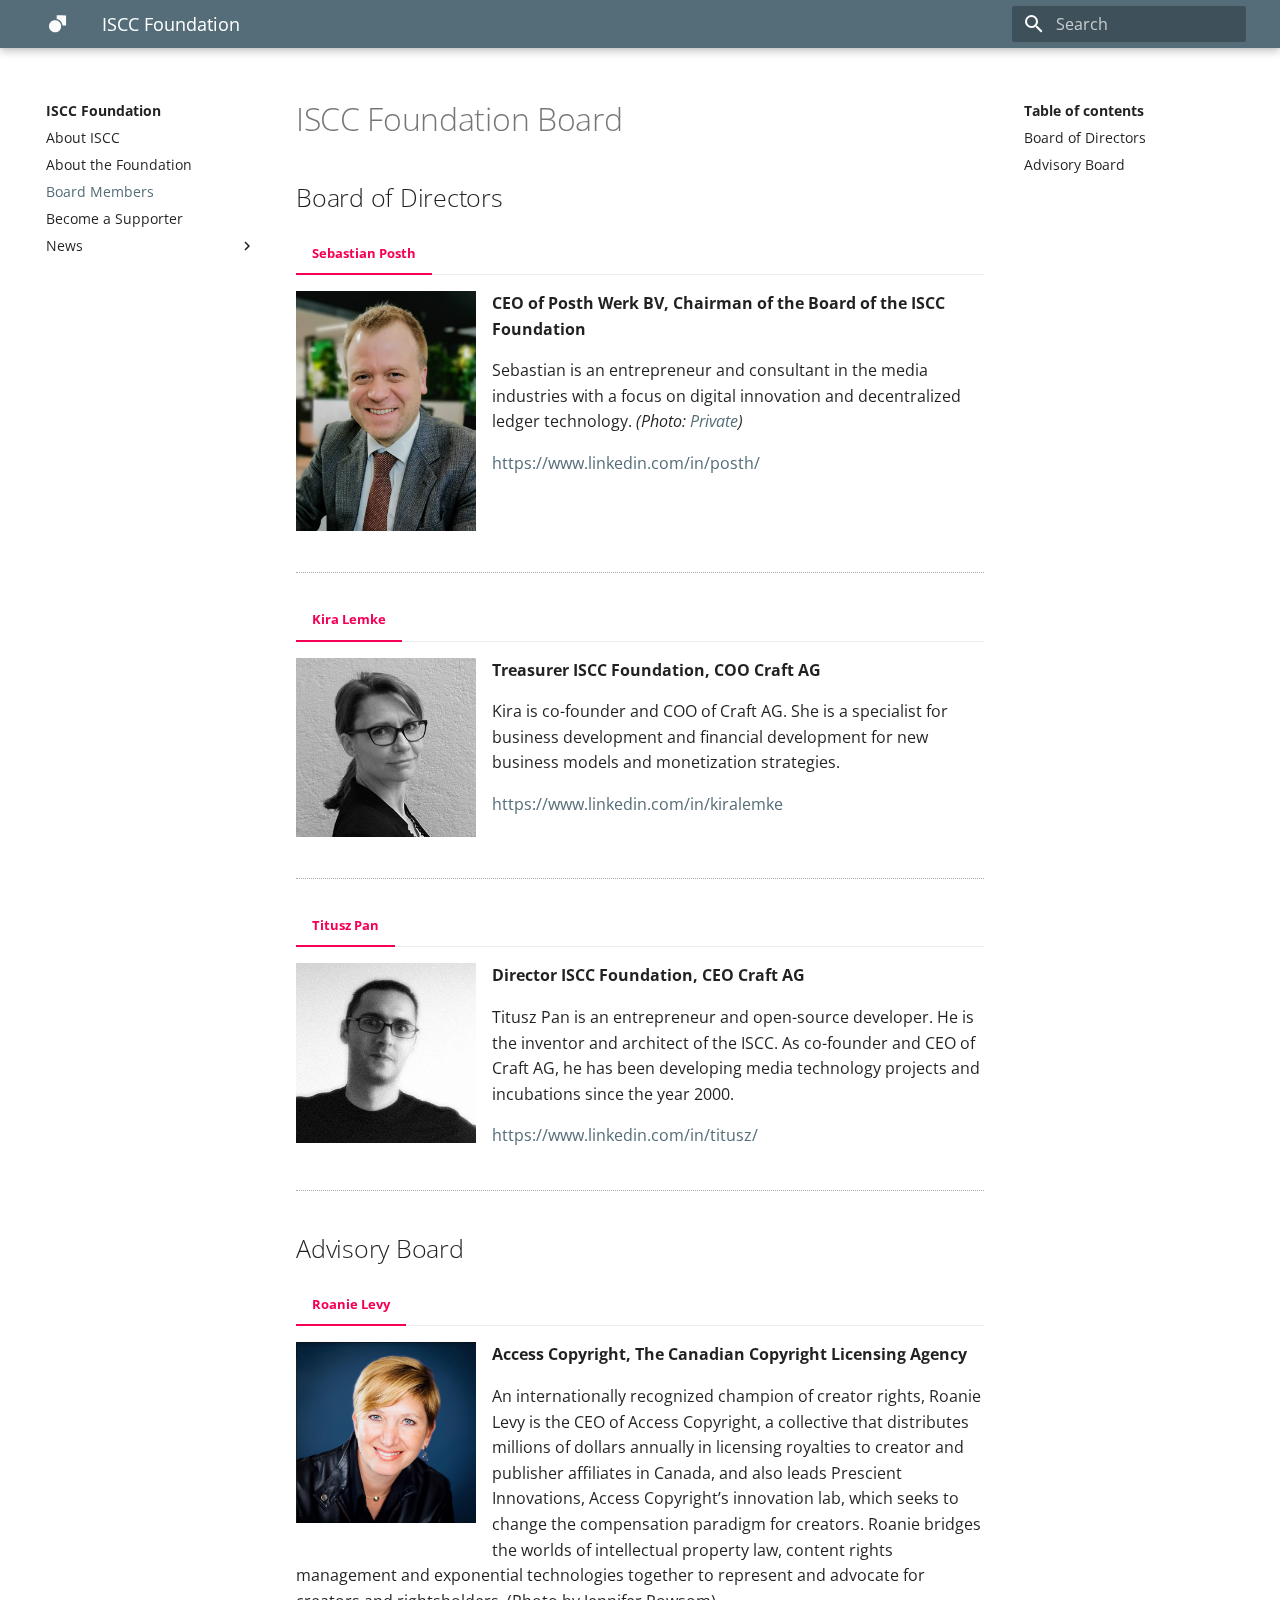
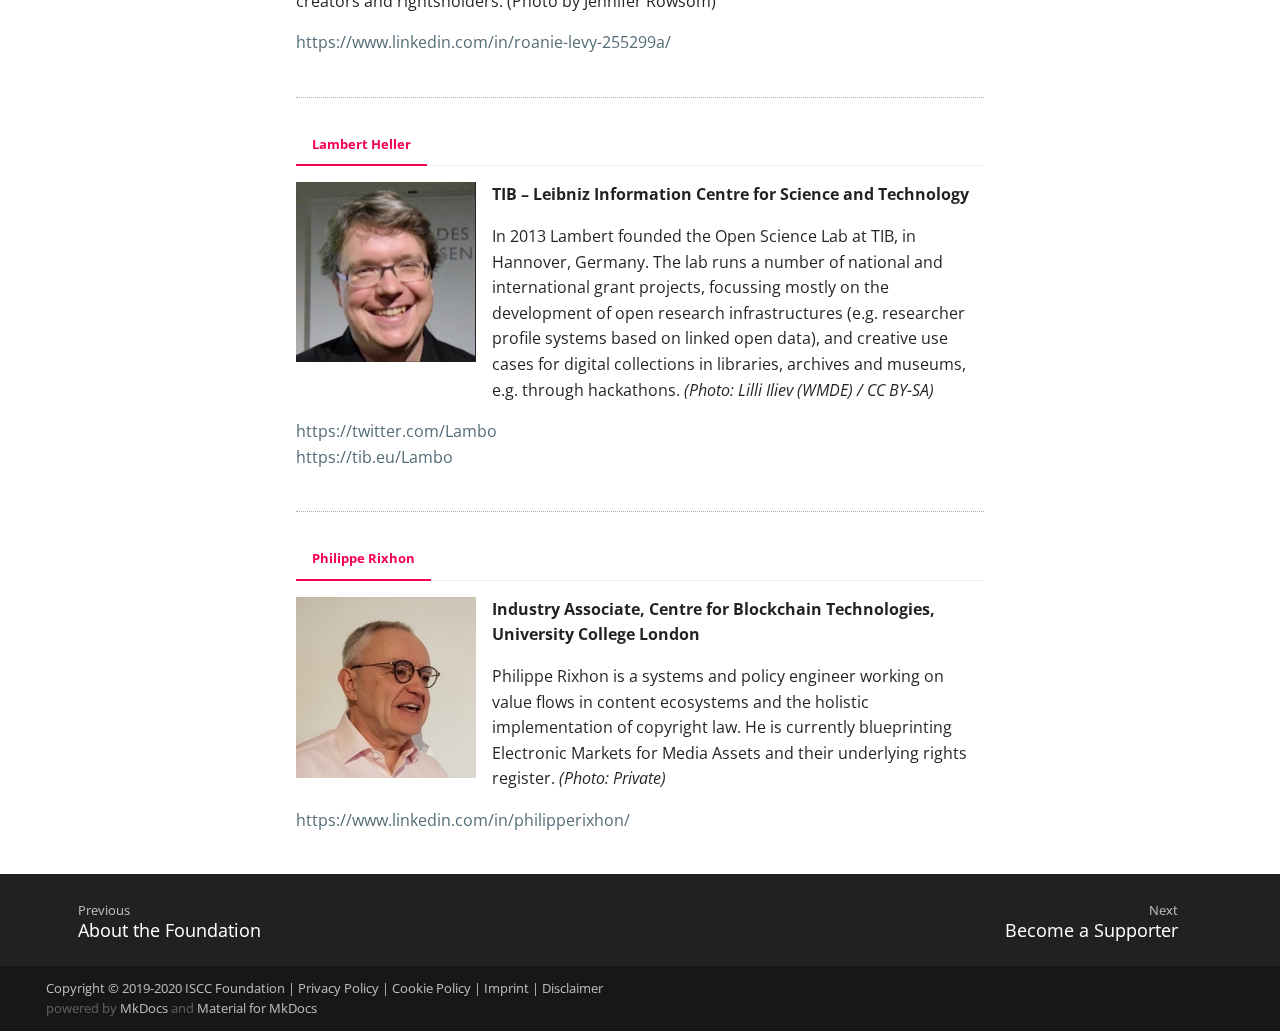
==== board/index.html @ 848d25a4 "Deployed 6048bc9 with MkDocs version: 1.1.2" ====
<!doctype html>
<html lang="en" class="no-js">
  <head>
    
      <meta charset="utf-8">
      <meta name="viewport" content="width=device-width,initial-scale=1">
      
        <meta name="description" content="An open, decentralized content identifier">
      
      
        <link rel="canonical" href="https://iscc.foundation/board/">
      
      
        <meta name="author" content="Sebastian Posth, Titusz Pan">
      
      <link rel="shortcut icon" href="../images/favicon.ico">
      <meta name="generator" content="mkdocs-1.1.2, mkdocs-material-6.0.1">
    
    
      
        <title>Board Members - ISCC Foundation</title>
      
    
    
      <link rel="stylesheet" href="../assets/stylesheets/main.38780c08.min.css">
      
        
        <link rel="stylesheet" href="../assets/stylesheets/palette.3f72e892.min.css">
        
          
          
          <meta name="theme-color" content="#546d78">
        
      
    
    
    
      
        
        <link href="https://fonts.gstatic.com" rel="preconnect" crossorigin>
        <link rel="stylesheet" href="https://fonts.googleapis.com/css?family=Open+Sans:300,400,400i,700%7CSource+Code+Pro&display=fallback">
        <style>body,input{font-family:"Open Sans",-apple-system,BlinkMacSystemFont,Helvetica,Arial,sans-serif}code,kbd,pre{font-family:"Source Code Pro",SFMono-Regular,Consolas,Menlo,monospace}</style>
      
    
    
    
      <link rel="stylesheet" href="../styles/extra.css">
    
    
      
    
    
  </head>
  
  
    
    
    
    
    
    <body dir="ltr" data-md-color-scheme="" data-md-color-primary="blue-grey" data-md-color-accent="pink">
      
  
    <input class="md-toggle" data-md-toggle="drawer" type="checkbox" id="__drawer" autocomplete="off">
    <input class="md-toggle" data-md-toggle="search" type="checkbox" id="__search" autocomplete="off">
    <label class="md-overlay" for="__drawer"></label>
    <div data-md-component="skip">
      
        
        <a href="#iscc-foundation-board" class="md-skip">
          Skip to content
        </a>
      
    </div>
    <div data-md-component="announce">
      
    </div>
    
      <header class="md-header" data-md-component="header">
  <nav class="md-header-nav md-grid" aria-label="Header">
    <a href="https://iscc.foundation" title="ISCC Foundation" class="md-header-nav__button md-logo" aria-label="ISCC Foundation">
      
  <img src="../images/iscc-icon-white.svg" alt="logo">

    </a>
    <label class="md-header-nav__button md-icon" for="__drawer">
      <svg xmlns="http://www.w3.org/2000/svg" viewBox="0 0 24 24"><path d="M3 6h18v2H3V6m0 5h18v2H3v-2m0 5h18v2H3v-2z"/></svg>
    </label>
    <div class="md-header-nav__title" data-md-component="header-title">
      
        <div class="md-header-nav__ellipsis">
          <span class="md-header-nav__topic md-ellipsis">
            ISCC Foundation
          </span>
          <span class="md-header-nav__topic md-ellipsis">
            
              Board Members
            
          </span>
        </div>
      
    </div>
    
      <label class="md-header-nav__button md-icon" for="__search">
        <svg xmlns="http://www.w3.org/2000/svg" viewBox="0 0 24 24"><path d="M9.5 3A6.5 6.5 0 0116 9.5c0 1.61-.59 3.09-1.56 4.23l.27.27h.79l5 5-1.5 1.5-5-5v-.79l-.27-.27A6.516 6.516 0 019.5 16 6.5 6.5 0 013 9.5 6.5 6.5 0 019.5 3m0 2C7 5 5 7 5 9.5S7 14 9.5 14 14 12 14 9.5 12 5 9.5 5z"/></svg>
      </label>
      
<div class="md-search" data-md-component="search" role="dialog">
  <label class="md-search__overlay" for="__search"></label>
  <div class="md-search__inner" role="search">
    <form class="md-search__form" name="search">
      <input type="text" class="md-search__input" name="query" aria-label="Search" placeholder="Search" autocapitalize="off" autocorrect="off" autocomplete="off" spellcheck="false" data-md-component="search-query" data-md-state="active">
      <label class="md-search__icon md-icon" for="__search">
        <svg xmlns="http://www.w3.org/2000/svg" viewBox="0 0 24 24"><path d="M9.5 3A6.5 6.5 0 0116 9.5c0 1.61-.59 3.09-1.56 4.23l.27.27h.79l5 5-1.5 1.5-5-5v-.79l-.27-.27A6.516 6.516 0 019.5 16 6.5 6.5 0 013 9.5 6.5 6.5 0 019.5 3m0 2C7 5 5 7 5 9.5S7 14 9.5 14 14 12 14 9.5 12 5 9.5 5z"/></svg>
        <svg xmlns="http://www.w3.org/2000/svg" viewBox="0 0 24 24"><path d="M20 11v2H8l5.5 5.5-1.42 1.42L4.16 12l7.92-7.92L13.5 5.5 8 11h12z"/></svg>
      </label>
      <button type="reset" class="md-search__icon md-icon" aria-label="Clear" data-md-component="search-reset" tabindex="-1">
        <svg xmlns="http://www.w3.org/2000/svg" viewBox="0 0 24 24"><path d="M19 6.41L17.59 5 12 10.59 6.41 5 5 6.41 10.59 12 5 17.59 6.41 19 12 13.41 17.59 19 19 17.59 13.41 12 19 6.41z"/></svg>
      </button>
    </form>
    <div class="md-search__output">
      <div class="md-search__scrollwrap" data-md-scrollfix>
        <div class="md-search-result" data-md-component="search-result">
          <div class="md-search-result__meta">
            Initializing search
          </div>
          <ol class="md-search-result__list"></ol>
        </div>
      </div>
    </div>
  </div>
</div>
    
    
  </nav>
</header>
    
    <div class="md-container" data-md-component="container">
      
      
        
      
      <main class="md-main" data-md-component="main">
        <div class="md-main__inner md-grid">
          
            
              <div class="md-sidebar md-sidebar--primary" data-md-component="navigation">
                <div class="md-sidebar__scrollwrap">
                  <div class="md-sidebar__inner">
                    <nav class="md-nav md-nav--primary" aria-label="Navigation" data-md-level="0">
  <label class="md-nav__title" for="__drawer">
    <a href="https://iscc.foundation" title="ISCC Foundation" class="md-nav__button md-logo" aria-label="ISCC Foundation">
      
  <img src="../images/iscc-icon-white.svg" alt="logo">

    </a>
    ISCC Foundation
  </label>
  
  <ul class="md-nav__list" data-md-scrollfix>
    
      
      
      


  <li class="md-nav__item">
    <a href="../iscc/" title="About ISCC" class="md-nav__link">
      About ISCC
    </a>
  </li>

    
      
      
      


  <li class="md-nav__item">
    <a href=".." title="About the Foundation" class="md-nav__link">
      About the Foundation
    </a>
  </li>

    
      
      
      

  


  <li class="md-nav__item md-nav__item--active">
    
    <input class="md-nav__toggle md-toggle" data-md-toggle="toc" type="checkbox" id="__toc">
    
      
    
    
      <label class="md-nav__link md-nav__link--active" for="__toc">
        Board Members
        <span class="md-nav__icon md-icon"></span>
      </label>
    
    <a href="./" title="Board Members" class="md-nav__link md-nav__link--active">
      Board Members
    </a>
    
      
<nav class="md-nav md-nav--secondary" aria-label="Table of contents">
  
  
    
  
  
    <label class="md-nav__title" for="__toc">
      <span class="md-nav__icon md-icon"></span>
      Table of contents
    </label>
    <ul class="md-nav__list" data-md-scrollfix>
      
        <li class="md-nav__item">
  <a href="#board-of-directors" class="md-nav__link">
    Board of Directors
  </a>
  
</li>
      
        <li class="md-nav__item">
  <a href="#advisory-board" class="md-nav__link">
    Advisory Board
  </a>
  
</li>
      
    </ul>
  
</nav>
    
  </li>

    
      
      
      


  <li class="md-nav__item">
    <a href="../support/" title="Become a Supporter" class="md-nav__link">
      Become a Supporter
    </a>
  </li>

    
      
      
      


  <li class="md-nav__item md-nav__item--nested">
    
      <input class="md-nav__toggle md-toggle" data-md-toggle="nav-5" type="checkbox" id="nav-5">
    
    <label class="md-nav__link" for="nav-5">
      News
      <span class="md-nav__icon md-icon"></span>
    </label>
    <nav class="md-nav" aria-label="News" data-md-level="1">
      <label class="md-nav__title" for="nav-5">
        <span class="md-nav__icon md-icon"></span>
        News
      </label>
      <ul class="md-nav__list" data-md-scrollfix>
        
        
          
          
          


  <li class="md-nav__item">
    <a href="../news/2020-02-16/" title="2020-02-16" class="md-nav__link">
      2020-02-16
    </a>
  </li>

        
          
          
          


  <li class="md-nav__item">
    <a href="../news/2019-05-23/" title="2019-05-22" class="md-nav__link">
      2019-05-22
    </a>
  </li>

        
      </ul>
    </nav>
  </li>

    
  </ul>
</nav>
                  </div>
                </div>
              </div>
            
            
              <div class="md-sidebar md-sidebar--secondary" data-md-component="toc">
                <div class="md-sidebar__scrollwrap">
                  <div class="md-sidebar__inner">
                    
<nav class="md-nav md-nav--secondary" aria-label="Table of contents">
  
  
    
  
  
    <label class="md-nav__title" for="__toc">
      <span class="md-nav__icon md-icon"></span>
      Table of contents
    </label>
    <ul class="md-nav__list" data-md-scrollfix>
      
        <li class="md-nav__item">
  <a href="#board-of-directors" class="md-nav__link">
    Board of Directors
  </a>
  
</li>
      
        <li class="md-nav__item">
  <a href="#advisory-board" class="md-nav__link">
    Advisory Board
  </a>
  
</li>
      
    </ul>
  
</nav>
                  </div>
                </div>
              </div>
            
          
          <div class="md-content">
            <article class="md-content__inner md-typeset">
              
                
                
                <h1 id="iscc-foundation-board">ISCC Foundation Board<a class="headerlink" href="#iscc-foundation-board" title="Permanent link">#</a></h1>
<h2 id="board-of-directors">Board of Directors<a class="headerlink" href="#board-of-directors" title="Permanent link">#</a></h2>
<div class="tabbed-set" data-tabs="1:1"><input checked="checked" id="__tabbed_1_1" name="__tabbed_1" type="radio" /><label for="__tabbed_1_1">Sebastian Posth</label><div class="tabbed-content">
<p><img align="left" alt="Sebastian Posth" src="../images/board-sp.jpg" width="180" /></p>
<p><strong>CEO of Posth Werk BV, Chairman of the Board of the ISCC Foundation</strong></p>
<p>Sebastian is an entrepreneur and consultant in the media industries with a focus on digital innovation and decentralized ledger technology. <em>(Photo: <a href="https://posth.me/about-me/">Private</a>)</em></p>
<p><a href="https://www.linkedin.com/in/posth/">https://www.linkedin.com/in/posth/</a></p>
</div>
</div>
<hr>

<div class="tabbed-set" data-tabs="2:1"><input checked="checked" id="__tabbed_2_1" name="__tabbed_2" type="radio" /><label for="__tabbed_2_1">Kira Lemke</label><div class="tabbed-content">
<p><img align="left" alt="Kira Lemke" src="../images/board-kl.jpg" width="180" /></p>
<p><strong>Treasurer ISCC Foundation, COO Craft AG</strong></p>
<p>Kira is co-founder and COO of Craft AG. She is a specialist for business development and financial development for new business models and monetization strategies.</p>
<p><a href="https://www.linkedin.com/in/kiralemke">https://www.linkedin.com/in/kiralemke</a></p>
</div>
</div>
<hr>

<div class="tabbed-set" data-tabs="3:1"><input checked="checked" id="__tabbed_3_1" name="__tabbed_3" type="radio" /><label for="__tabbed_3_1">Titusz Pan</label><div class="tabbed-content">
<p><img align="left" alt="Titusz Pan" src="../images/board-tp.jpg" width="180" /></p>
<p><strong>Director ISCC Foundation, CEO Craft AG</strong></p>
<p>Titusz Pan is an entrepreneur and open-source developer. He is the inventor and architect of the ISCC. As co-founder and CEO of Craft AG, he has been developing media technology projects and incubations since the year 2000.</p>
<p><a href="https://www.linkedin.com/in/titusz/">https://www.linkedin.com/in/titusz/</a></p>
</div>
</div>
<hr>

<h2 id="advisory-board">Advisory Board<a class="headerlink" href="#advisory-board" title="Permanent link">#</a></h2>
<div class="tabbed-set" data-tabs="4:1"><input checked="checked" id="__tabbed_4_1" name="__tabbed_4" type="radio" /><label for="__tabbed_4_1">Roanie Levy</label><div class="tabbed-content">
<p><img align="left" alt="Roany Levy" src="../images/board-rl.jpg" width="180" /></p>
<p><strong>Access Copyright, The Canadian Copyright Licensing Agency</strong></p>
<p>An internationally recognized champion of creator rights, Roanie Levy is the CEO of Access Copyright, a collective that distributes millions of dollars annually in licensing royalties to creator and publisher affiliates in Canada, and also leads Prescient Innovations, Access Copyright’s innovation lab, which seeks to change the compensation paradigm for creators. Roanie bridges the worlds of intellectual property law, content rights management and exponential technologies together to represent and advocate for creators and rightsholders. (Photo by Jennifer Rowsom)</p>
<p><a href="https://www.linkedin.com/in/roanie-levy-255299a/">https://www.linkedin.com/in/roanie-levy-255299a/</a></p>
</div>
</div>
<hr>

<div class="tabbed-set" data-tabs="5:1"><input checked="checked" id="__tabbed_5_1" name="__tabbed_5" type="radio" /><label for="__tabbed_5_1">Lambert Heller</label><div class="tabbed-content">
<p><img align="left" alt="Lambert Heller" src="../images/board-lh.jpg" width="180" /></p>
<p><strong>TIB – Leibniz Information Centre for Science and Technology</strong></p>
<p>In 2013 Lambert founded the Open Science Lab at TIB, in Hannover, Germany. The lab runs a number of national and international grant projects, focussing mostly on the development of open research infrastructures (e.g. researcher profile systems based on linked open data), and creative use cases for digital collections in libraries, archives and museums, e.g. through hackathons. <em>(Photo: Lilli Iliev (WMDE) / CC BY-SA)</em></p>
<p><a href="https://twitter.com/Lambo">https://twitter.com/Lambo</a><br>
<a href="https://tib.eu/Lambo">https://tib.eu/Lambo</a></p>
</div>
</div>
<hr>

<div class="tabbed-set" data-tabs="6:1"><input checked="checked" id="__tabbed_6_1" name="__tabbed_6" type="radio" /><label for="__tabbed_6_1">Philippe Rixhon</label><div class="tabbed-content">
<p><img align="left" alt="Philippe Rixhon" src="../images/board-pr.jpg" width="180" /></p>
<p><strong>Industry Associate, Centre for Blockchain Technologies, University College London</strong></p>
<p>Philippe Rixhon is a systems and policy engineer working on value flows in content ecosystems and the holistic implementation of copyright law. He is currently blueprinting Electronic Markets for Media Assets and their underlying rights register. <em>(Photo: Private)</em></p>
<p><a href="https://www.linkedin.com/in/philipperixhon/">https://www.linkedin.com/in/philipperixhon/</a></p>
</div>
</div>
                
              
              
                


              
            </article>
          </div>
        </div>
      </main>
      
        
<footer class="md-footer">
  
    <div class="md-footer-nav">
      <nav class="md-footer-nav__inner md-grid">
        
          <a href=".." title="About the Foundation" class="md-flex md-footer-nav__link md-footer-nav__link--prev" rel="prev">
            <div class="md-flex__cell md-flex__cell--shrink">
              <i class="md-icon md-icon--arrow-back md-footer-nav__button"></i>
            </div>
            <div class="md-flex__cell md-flex__cell--stretch md-footer-nav__title">
              <span class="md-flex__ellipsis">
                <span class="md-footer-nav__direction">
                  Previous
                </span>
                About the Foundation
              </span>
            </div>
          </a>
        
        
          <a href="../support/" title="Become a Supporter" class="md-flex md-footer-nav__link md-footer-nav__link--next" rel="next">
            <div class="md-flex__cell md-flex__cell--stretch md-footer-nav__title">
              <span class="md-flex__ellipsis">
                <span class="md-footer-nav__direction">
                  Next
                </span>
                Become a Supporter
              </span>
            </div>
            <div class="md-flex__cell md-flex__cell--shrink">
              <i class="md-icon md-icon--arrow-forward md-footer-nav__button"></i>
            </div>
          </a>
        
      </nav>
    </div>
  
  <div class="md-footer-meta md-typeset">
    <div class="md-footer-meta__inner md-grid">
      <div class="md-footer-copyright">
        
          <div class="md-footer-copyright__highlight">
            Copyright © 2019-2020 ISCC Foundation |
              <a href="/privacy">Privacy Policy</a> |
              <a href="/cookies">Cookie Policy</a> |
              <a href="/imprint">Imprint</a> |
              <a href="/disclaimer">Disclaimer</a>
          </div>
        
        powered by
        <a href="https://www.mkdocs.org">MkDocs</a>
        and
        <a href="https://squidfunk.github.io/mkdocs-material/">
          Material for MkDocs</a>
      </div>
      
    </div>
  </div>
</footer>
      
    </div>
    
      <script src="../assets/javascripts/vendor.77e55a48.min.js"></script>
      <script src="../assets/javascripts/bundle.aa3f9871.min.js"></script><script id="__lang" type="application/json">{"clipboard.copy": "Copy to clipboard", "clipboard.copied": "Copied to clipboard", "search.config.lang": "en", "search.config.pipeline": "trimmer, stopWordFilter", "search.config.separator": "[\\s\\-]+", "search.result.placeholder": "Type to start searching", "search.result.none": "No matching documents", "search.result.one": "1 matching document", "search.result.other": "# matching documents", "search.result.more.one": "1 more on this page", "search.result.more.other": "# more on this page", "search.result.term.missing": "Missing"}</script>
      
      <script>
        app = initialize({
          base: "..",
          features: [],
          search: Object.assign({
            worker: "../assets/javascripts/worker/search.4ac00218.min.js"
          }, typeof search !== "undefined" && search)
        })
      </script>
      
    
  </body>
</html>
---- assets/stylesheets/main.38780c08.min.css ----
html{box-sizing:border-box;-webkit-text-size-adjust:none;-moz-text-size-adjust:none;-ms-text-size-adjust:none;text-size-adjust:none}*,*::before,*::after{box-sizing:inherit}body{margin:0}hr{box-sizing:content-box;overflow:visible}a,button,label,input{-webkit-tap-highlight-color:transparent}a{color:inherit;text-decoration:none}small{font-size:80%}sub,sup{line-height:1em}img{border-style:none}table{border-collapse:separate;border-spacing:0}td,th{font-weight:normal;vertical-align:top}button{margin:0;padding:0;font-size:inherit;background:transparent;border:0}input{border:0;outline:none}:root{--md-default-fg-color: hsla(0, 0%, 0%, 0.87);--md-default-fg-color--light: hsla(0, 0%, 0%, 0.54);--md-default-fg-color--lighter: hsla(0, 0%, 0%, 0.32);--md-default-fg-color--lightest: hsla(0, 0%, 0%, 0.07);--md-default-bg-color: hsla(0, 0%, 100%, 1);--md-default-bg-color--light: hsla(0, 0%, 100%, 0.7);--md-default-bg-color--lighter: hsla(0, 0%, 100%, 0.3);--md-default-bg-color--lightest: hsla(0, 0%, 100%, 0.12);--md-primary-fg-color: hsla(231, 48%, 48%, 1);--md-primary-fg-color--light: hsla(230, 44%, 64%, 1);--md-primary-fg-color--dark: hsla(232, 54%, 41%, 1);--md-primary-bg-color: hsla(0, 0%, 100%, 1);--md-primary-bg-color--light: hsla(0, 0%, 100%, 0.7);--md-accent-fg-color: hsla(231, 99%, 66%, 1);--md-accent-fg-color--transparent: hsla(231, 99%, 66%, 0.1);--md-accent-bg-color: hsla(0, 0%, 100%, 1);--md-accent-bg-color--light: hsla(0, 0%, 100%, 0.7)}:root>*{--md-code-fg-color: hsla(200, 18%, 26%, 1);--md-code-bg-color: hsla(0, 0%, 96%, 1);--md-code-hl-color: hsla(60, 100%, 50%, 0.5);--md-code-hl-number-color: hsla(0, 67%, 50%, 1);--md-code-hl-special-color: hsla(340, 83%, 47%, 1);--md-code-hl-function-color: hsla(291, 45%, 50%, 1);--md-code-hl-constant-color: hsla(250, 63%, 60%, 1);--md-code-hl-keyword-color: hsla(219, 54%, 51%, 1);--md-code-hl-string-color: hsla(150, 63%, 30%, 1);--md-code-hl-name-color: var(--md-code-fg-color);--md-code-hl-operator-color: var(--md-default-fg-color--light);--md-code-hl-punctuation-color: var(--md-default-fg-color--light);--md-code-hl-comment-color: var(--md-default-fg-color--light);--md-code-hl-generic-color: var(--md-default-fg-color--light);--md-code-hl-variable-color: var(--md-default-fg-color--light);--md-typeset-color: var(--md-default-fg-color);--md-typeset-a-color: var(--md-primary-fg-color);--md-typeset-mark-color: hsla(60, 100%, 50%, 0.5);--md-typeset-del-color: hsla(6, 90%, 60%, 0.15);--md-typeset-ins-color: hsla(150, 90%, 44%, 0.15);--md-typeset-kbd-color: hsla(0, 0%, 98%, 1);--md-typeset-kbd-accent-color: hsla(0, 100%, 100%, 1);--md-typeset-kbd-border-color: hsla(0, 0%, 72%, 1);--md-admonition-fg-color: var(--md-default-fg-color);--md-admonition-bg-color: var(--md-default-bg-color);--md-footer-fg-color: hsla(0, 0%, 100%, 1);--md-footer-fg-color--light: hsla(0, 0%, 100%, 0.7);--md-footer-fg-color--lighter: hsla(0, 0%, 100%, 0.3);--md-footer-bg-color: hsla(0, 0%, 0%, 0.87);--md-footer-bg-color--dark: hsla(0, 0%, 0%, 0.32)}.md-icon svg{display:block;width:1.2rem;height:1.2rem;margin:0 auto;fill:currentColor}body{-webkit-font-smoothing:antialiased;-moz-osx-font-smoothing:grayscale}body,input{color:var(--md-typeset-color);font-feature-settings:"kern","liga";font-family:-apple-system,BlinkMacSystemFont,Helvetica,Arial,sans-serif}code,pre,kbd{color:var(--md-typeset-color);font-feature-settings:"kern";font-family:SFMono-Regular,Consolas,Menlo,monospace}:root{--md-typeset-table--ascending: url('data:image/svg+xml;charset=utf-8,<svg xmlns="http://www.w3.org/2000/svg" viewBox="0 0 24 24"><path d="M11 4h2v12l5.5-5.5 1.42 1.42L12 19.84l-7.92-7.92L5.5 10.5 11 16V4z"/></svg>');--md-typeset-table--descending: url('data:image/svg+xml;charset=utf-8,<svg xmlns="http://www.w3.org/2000/svg" viewBox="0 0 24 24"><path d="M13 20h-2V8l-5.5 5.5-1.42-1.42L12 4.16l7.92 7.92-1.42 1.42L13 8v12z"/></svg>')}.md-typeset{font-size:.8rem;line-height:1.6;-webkit-print-color-adjust:exact;color-adjust:exact}@media print{.md-typeset{font-size:.68rem}}.md-typeset p,.md-typeset ul,.md-typeset ol,.md-typeset blockquote{margin:1em 0}.md-typeset h1{margin:0 0 1.25em;color:var(--md-default-fg-color--light);font-weight:300;font-size:2em;line-height:1.3;letter-spacing:-0.01em}.md-typeset h2{margin:1.6em 0 .64em;font-weight:300;font-size:1.5625em;line-height:1.4;letter-spacing:-0.01em}.md-typeset h3{margin:1.6em 0 .8em;font-weight:400;font-size:1.25em;line-height:1.5;letter-spacing:-0.01em}.md-typeset h2+h3{margin-top:.8em}.md-typeset h4{margin:1em 0;font-weight:700;letter-spacing:-0.01em}.md-typeset h5,.md-typeset h6{margin:1.25em 0;color:var(--md-default-fg-color--light);font-weight:700;font-size:.8em;letter-spacing:-0.01em}.md-typeset h5{text-transform:uppercase}.md-typeset hr{margin:1.5em 0;border-bottom:.05rem dotted var(--md-default-fg-color--lighter)}.md-typeset a{color:var(--md-typeset-a-color);word-break:break-word}.md-typeset a,.md-typeset a::before{transition:color 125ms}.md-typeset a:focus,.md-typeset a:hover{color:var(--md-accent-fg-color)}.md-typeset code,.md-typeset pre,.md-typeset kbd{color:var(--md-code-fg-color);direction:ltr}@media print{.md-typeset code,.md-typeset pre,.md-typeset kbd{white-space:pre-wrap}}.md-typeset code{padding:0 .2941176471em;font-size:.85em;word-break:break-word;background-color:var(--md-code-bg-color);border-radius:.1rem;-webkit-box-decoration-break:clone;box-decoration-break:clone}.md-typeset h1 code,.md-typeset h2 code,.md-typeset h3 code,.md-typeset h4 code,.md-typeset h5 code,.md-typeset h6 code{margin:initial;padding:initial;background-color:transparent;box-shadow:none}.md-typeset a>code{color:currentColor}.md-typeset pre{position:relative;margin:1em 0;line-height:1.4}.md-typeset pre>code{display:block;margin:0;padding:.7720588235em 1.1764705882em;overflow:auto;word-break:normal;box-shadow:none;-webkit-box-decoration-break:slice;box-decoration-break:slice;touch-action:auto;scrollbar-width:thin;scrollbar-color:var(--md-default-fg-color--lighter) transparent}.md-typeset pre>code:hover{scrollbar-color:var(--md-accent-fg-color) transparent}.md-typeset pre>code::-webkit-scrollbar{width:.2rem;height:.2rem}.md-typeset pre>code::-webkit-scrollbar-thumb{background-color:var(--md-default-fg-color--lighter)}.md-typeset pre>code::-webkit-scrollbar-thumb:hover{background-color:var(--md-accent-fg-color)}@media screen and (max-width: 44.9375em){.md-typeset>pre{margin:1em -0.8rem}.md-typeset>pre code{border-radius:0}}.md-typeset kbd{display:inline-block;padding:0 .6666666667em;color:var(--md-default-fg-color);font-size:.75em;vertical-align:text-top;word-break:break-word;background-color:var(--md-typeset-kbd-color);border-radius:.1rem;box-shadow:0 .1rem 0 .05rem var(--md-typeset-kbd-border-color),0 .1rem 0 var(--md-typeset-kbd-border-color),0 -0.1rem .2rem var(--md-typeset-kbd-accent-color) inset}.md-typeset mark{color:inherit;word-break:break-word;background-color:var(--md-typeset-mark-color);-webkit-box-decoration-break:clone;box-decoration-break:clone}.md-typeset abbr{text-decoration:none;border-bottom:.05rem dotted var(--md-default-fg-color--light);cursor:help}@media(hover: none){.md-typeset abbr{position:relative}.md-typeset abbr[title]:focus::after,.md-typeset abbr[title]:hover::after{box-shadow:0 2px 2px 0 rgba(0,0,0,.14),0 1px 5px 0 rgba(0,0,0,.12),0 3px 1px -2px rgba(0,0,0,.2);position:absolute;left:0;display:inline-block;width:auto;min-width:-webkit-max-content;min-width:-moz-max-content;min-width:max-content;max-width:80%;margin-top:2em;padding:.2rem .3rem;color:var(--md-default-bg-color);font-size:.7rem;background:var(--md-default-fg-color);border-radius:.1rem;content:attr(title)}}.md-typeset small{opacity:.75}.md-typeset sup,.md-typeset sub{margin-left:.078125em}[dir=rtl] .md-typeset sup,[dir=rtl] .md-typeset sub{margin-right:.078125em;margin-left:initial}.md-typeset blockquote{padding-left:.6rem;color:var(--md-default-fg-color--light);border-left:.2rem solid var(--md-default-fg-color--lighter)}[dir=rtl] .md-typeset blockquote{padding-right:.6rem;padding-left:initial;border-right:.2rem solid var(--md-default-fg-color--lighter);border-left:initial}.md-typeset ul{list-style-type:disc}.md-typeset ul,.md-typeset ol{margin-left:.625em;padding:0}[dir=rtl] .md-typeset ul,[dir=rtl] .md-typeset ol{margin-right:.625em;margin-left:initial}.md-typeset ul ol,.md-typeset ol ol{list-style-type:lower-alpha}.md-typeset ul ol ol,.md-typeset ol ol ol{list-style-type:lower-roman}.md-typeset ul li,.md-typeset ol li{margin-bottom:.5em;margin-left:1.25em}[dir=rtl] .md-typeset ul li,[dir=rtl] .md-typeset ol li{margin-right:1.25em;margin-left:initial}.md-typeset ul li p,.md-typeset ul li blockquote,.md-typeset ol li p,.md-typeset ol li blockquote{margin:.5em 0}.md-typeset ul li:last-child,.md-typeset ol li:last-child{margin-bottom:0}.md-typeset ul li ul,.md-typeset ul li ol,.md-typeset ol li ul,.md-typeset ol li ol{margin:.5em 0 .5em .625em}[dir=rtl] .md-typeset ul li ul,[dir=rtl] .md-typeset ul li ol,[dir=rtl] .md-typeset ol li ul,[dir=rtl] .md-typeset ol li ol{margin-right:.625em;margin-left:initial}.md-typeset dd{margin:1em 0 1.5em 1.875em}[dir=rtl] .md-typeset dd{margin-right:1.875em;margin-left:initial}.md-typeset img,.md-typeset svg{max-width:100%;height:auto}.md-typeset img[align=left],.md-typeset svg[align=left]{margin:1em;margin-left:0}.md-typeset img[align=right],.md-typeset svg[align=right]{margin:1em;margin-right:0}.md-typeset img[align]:only-child,.md-typeset svg[align]:only-child{margin-top:0}.md-typeset figure{width:-webkit-fit-content;width:-moz-fit-content;width:fit-content;max-width:100%;margin:0 auto;text-align:center}.md-typeset figcaption{max-width:24rem;margin:.5em auto 2em;font-style:italic}.md-typeset iframe{max-width:100%}.md-typeset table:not([class]){display:inline-block;max-width:100%;overflow:auto;font-size:.64rem;background:var(--md-default-bg-color);border-radius:.1rem;box-shadow:0 .2rem .5rem rgba(0,0,0,.05),0 0 .05rem rgba(0,0,0,.1);touch-action:auto}@media print{.md-typeset table:not([class]){display:table}}.md-typeset table:not([class])+*{margin-top:1.5em}.md-typeset table:not([class]) th>*:first-child,.md-typeset table:not([class]) td>*:first-child{margin-top:0}.md-typeset table:not([class]) th>*:last-child,.md-typeset table:not([class]) td>*:last-child{margin-bottom:0}.md-typeset table:not([class]) th:not([align]),.md-typeset table:not([class]) td:not([align]){text-align:left}[dir=rtl] .md-typeset table:not([class]) th:not([align]),[dir=rtl] .md-typeset table:not([class]) td:not([align]){text-align:right}.md-typeset table:not([class]) th{min-width:5rem;padding:.9375em 1.25em;color:var(--md-default-bg-color);vertical-align:top;background-color:var(--md-default-fg-color--light)}.md-typeset table:not([class]) th a{color:inherit}.md-typeset table:not([class]) td{padding:.9375em 1.25em;vertical-align:top;border-top:.05rem solid var(--md-default-fg-color--lightest)}.md-typeset table:not([class]) tr{transition:background-color 125ms}.md-typeset table:not([class]) tr:hover{background-color:rgba(0,0,0,.035);box-shadow:0 .05rem 0 var(--md-default-bg-color) inset}.md-typeset table:not([class]) tr:first-child td{border-top:0}.md-typeset table:not([class]) a{word-break:normal}.md-typeset table th[role=columnheader]{cursor:pointer}.md-typeset table th[role=columnheader]::after{display:inline-block;width:1.2em;height:1.2em;margin-left:.5em;vertical-align:sub;-webkit-mask-repeat:no-repeat;mask-repeat:no-repeat;content:" "}.md-typeset table th[role=columnheader][aria-sort=ascending]::after{background-color:currentColor;-webkit-mask-image:var(--md-typeset-table--ascending);mask-image:var(--md-typeset-table--ascending)}.md-typeset table th[role=columnheader][aria-sort=descending]::after{background-color:currentColor;-webkit-mask-image:var(--md-typeset-table--descending);mask-image:var(--md-typeset-table--descending)}.md-typeset__scrollwrap{margin:1em -0.8rem;overflow-x:auto;touch-action:auto}.md-typeset__table{display:inline-block;margin-bottom:.5em;padding:0 .8rem}@media print{.md-typeset__table{display:block}}html .md-typeset__table table{display:table;width:100%;margin:0;overflow:hidden}html{height:100%;overflow-x:hidden;font-size:125%}@media screen and (min-width: 100em){html{font-size:137.5%}}@media screen and (min-width: 125em){html{font-size:150%}}body{position:relative;display:flex;flex-direction:column;width:100%;min-height:100%;font-size:.5rem;background-color:var(--md-default-bg-color)}@media screen and (max-width: 59.9375em){body[data-md-state=lock]{position:fixed}}@media print{body{display:block}}hr{display:block;height:.05rem;padding:0;border:0}.md-grid{max-width:61rem;margin-right:auto;margin-left:auto}.md-container{display:flex;flex-direction:column;flex-grow:1}@media print{.md-container{display:block}}.md-main{flex-grow:1}.md-main__inner{display:flex;height:100%;margin-top:1.5rem}.md-ellipsis{display:block;overflow:hidden;white-space:nowrap;text-overflow:ellipsis}.md-toggle{display:none}.md-overlay{position:fixed;top:0;z-index:3;width:0;height:0;background-color:rgba(0,0,0,.54);opacity:0;transition:width 0ms 250ms,height 0ms 250ms,opacity 250ms}@media screen and (max-width: 76.1875em){[data-md-toggle=drawer]:checked~.md-overlay{width:100%;height:100%;opacity:1;transition:width 0ms,height 0ms,opacity 250ms}}.md-skip{position:fixed;z-index:-1;margin:.5rem;padding:.3rem .5rem;color:var(--md-default-bg-color);font-size:.64rem;background-color:var(--md-default-fg-color);border-radius:.1rem;transform:translateY(0.4rem);opacity:0}.md-skip:focus{z-index:10;transform:translateY(0);opacity:1;transition:transform 250ms cubic-bezier(0.4, 0, 0.2, 1),opacity 175ms 75ms}@page{margin:25mm}.md-announce{overflow:auto;background-color:var(--md-footer-bg-color)}.md-announce__inner{margin:.6rem auto;padding:0 .8rem;color:var(--md-footer-fg-color);font-size:.7rem}@media print{.md-announce{display:none}}.md-typeset .md-button{display:inline-block;padding:.625em 2em;color:var(--md-primary-fg-color);font-weight:700;border:.1rem solid currentColor;border-radius:.1rem;transition:color 125ms,background-color 125ms,border-color 125ms}.md-typeset .md-button--primary{color:var(--md-primary-bg-color);background-color:var(--md-primary-fg-color);border-color:var(--md-primary-fg-color)}.md-typeset .md-button:focus,.md-typeset .md-button:hover{color:var(--md-accent-bg-color);background-color:var(--md-accent-fg-color);border-color:var(--md-accent-fg-color)}:root{--md-clipboard-icon: url('data:image/svg+xml;charset=utf-8,<svg xmlns="http://www.w3.org/2000/svg" viewBox="0 0 24 24"><path d="M19 21H8V7h11m0-2H8a2 2 0 00-2 2v14a2 2 0 002 2h11a2 2 0 002-2V7a2 2 0 00-2-2m-3-4H4a2 2 0 00-2 2v14h2V3h12V1z"/></svg>')}.md-clipboard{position:absolute;top:.5em;right:.5em;z-index:1;width:1.5em;height:1.5em;color:var(--md-default-fg-color--lightest);border-radius:.1rem;cursor:pointer;transition:color 125ms}@media print{.md-clipboard{display:none}}.md-clipboard::after{display:block;width:1.125em;height:1.125em;margin:0 auto;background-color:currentColor;-webkit-mask-image:var(--md-clipboard-icon);mask-image:var(--md-clipboard-icon);-webkit-mask-repeat:no-repeat;mask-repeat:no-repeat;content:""}pre:hover .md-clipboard{color:var(--md-default-fg-color--light)}pre .md-clipboard:focus,pre .md-clipboard:hover{color:var(--md-accent-fg-color)}.md-content{flex:1;max-width:100%}@media screen and (min-width: 60em)and (max-width: 76.1875em){.md-content{max-width:calc(100% - 12.1rem)}}@media screen and (min-width: 76.25em){.md-content{max-width:calc(100% - 12.1rem * 2)}}.md-content__inner{margin:0 .8rem 1.2rem;padding-top:.6rem}@media screen and (min-width: 76.25em){.md-content__inner{margin-right:1.2rem;margin-left:1.2rem}}.md-content__inner::before{display:block;height:.4rem;content:""}.md-content__inner>:last-child{margin-bottom:0}.md-content__button{float:right;margin:.4rem 0;margin-left:.4rem;padding:0}[dir=rtl] .md-content__button{float:left;margin-right:.4rem;margin-left:initial}[dir=rtl] .md-content__button svg{transform:scaleX(-1)}.md-typeset .md-content__button{color:var(--md-default-fg-color--lighter)}.md-content__button svg{display:inline;vertical-align:top}@media print{.md-content__button{display:none}}.md-dialog{box-shadow:0 2px 2px 0 rgba(0,0,0,.14),0 1px 5px 0 rgba(0,0,0,.12),0 3px 1px -2px rgba(0,0,0,.2);position:fixed;right:.8rem;bottom:.8rem;left:initial;z-index:2;display:block;min-width:11.1rem;padding:.4rem .6rem;color:var(--md-default-bg-color);font-size:.7rem;background:var(--md-default-fg-color);border:none;border-radius:.1rem;transform:translateY(100%);opacity:0;transition:transform 0ms 400ms,opacity 400ms}[dir=rtl] .md-dialog{right:initial;left:.8rem}.md-dialog[data-md-state=open]{transform:translateY(0);opacity:1;transition:transform 400ms cubic-bezier(0.075, 0.85, 0.175, 1),opacity 400ms}@media print{.md-dialog{display:none}}.md-header{position:-webkit-sticky;position:sticky;top:0;right:0;left:0;z-index:2;height:2.4rem;color:var(--md-primary-bg-color);background-color:var(--md-primary-fg-color);box-shadow:0 0 .2rem rgba(0,0,0,0),0 .2rem .4rem rgba(0,0,0,0);transition:color 250ms,background-color 250ms}.no-js .md-header{box-shadow:none;transition:none}.md-header[data-md-state=shadow]{box-shadow:0 0 .2rem rgba(0,0,0,.1),0 .2rem .4rem rgba(0,0,0,.2);transition:color 250ms,background-color 250ms,box-shadow 250ms}@media print{.md-header{display:none}}.md-header-nav{display:flex;padding:0 .2rem}.md-header-nav__button{position:relative;z-index:1;display:block;margin:.2rem;padding:.4rem;cursor:pointer;transition:opacity 250ms}[dir=rtl] .md-header-nav__button svg{transform:scaleX(-1)}.md-header-nav__button:focus,.md-header-nav__button:hover{opacity:.7}.md-header-nav__button.md-logo{margin:.2rem;padding:.4rem}.md-header-nav__button.md-logo img,.md-header-nav__button.md-logo svg{display:block;width:1.2rem;height:1.2rem;fill:currentColor}.no-js .md-header-nav__button[for=__search]{display:none}@media screen and (min-width: 60em){.md-header-nav__button[for=__search]{display:none}}@media screen and (max-width: 76.1875em){.md-header-nav__button.md-logo{display:none}}@media screen and (min-width: 76.25em){.md-header-nav__button[for=__drawer]{display:none}}.md-header-nav__topic{position:absolute;width:100%;transition:transform 400ms cubic-bezier(0.1, 0.7, 0.1, 1),opacity 150ms}.md-header-nav__topic+.md-header-nav__topic{z-index:-1;transform:translateX(1.25rem);opacity:0;transition:transform 400ms cubic-bezier(1, 0.7, 0.1, 0.1),opacity 150ms;pointer-events:none}[dir=rtl] .md-header-nav__topic+.md-header-nav__topic{transform:translateX(-1.25rem)}.no-js .md-header-nav__topic{position:initial}.no-js .md-header-nav__topic+.md-header-nav__topic{display:none}.md-header-nav__title{flex-grow:1;padding:0 1rem;font-size:.9rem;line-height:2.4rem}.md-header-nav__title[data-md-state=active] .md-header-nav__topic{z-index:-1;transform:translateX(-1.25rem);opacity:0;transition:transform 400ms cubic-bezier(1, 0.7, 0.1, 0.1),opacity 150ms;pointer-events:none}[dir=rtl] .md-header-nav__title[data-md-state=active] .md-header-nav__topic{transform:translateX(1.25rem)}.md-header-nav__title[data-md-state=active] .md-header-nav__topic+.md-header-nav__topic{z-index:0;transform:translateX(0);opacity:1;transition:transform 400ms cubic-bezier(0.1, 0.7, 0.1, 1),opacity 150ms;pointer-events:initial}.md-header-nav__title>.md-header-nav__ellipsis{position:relative;width:100%;height:100%}.md-header-nav__source{display:none}@media screen and (min-width: 60em){.md-header-nav__source{display:block;width:11.7rem;max-width:11.7rem;margin-left:1rem}[dir=rtl] .md-header-nav__source{margin-right:1rem;margin-left:initial}}@media screen and (min-width: 76.25em){.md-header-nav__source{margin-left:1.4rem}[dir=rtl] .md-header-nav__source{margin-right:1.4rem}}.md-footer{color:var(--md-footer-fg-color);background-color:var(--md-footer-bg-color)}@media print{.md-footer{display:none}}.md-footer-nav__inner{padding:.2rem;overflow:auto}.md-footer-nav__link{display:flex;padding-top:1.4rem;padding-bottom:.4rem;transition:opacity 250ms}@media screen and (min-width: 45em){.md-footer-nav__link{width:50%}}.md-footer-nav__link:focus,.md-footer-nav__link:hover{opacity:.7}.md-footer-nav__link--prev{float:left}[dir=rtl] .md-footer-nav__link--prev{float:right}[dir=rtl] .md-footer-nav__link--prev svg{transform:scaleX(-1)}@media screen and (max-width: 44.9375em){.md-footer-nav__link--prev{width:25%}.md-footer-nav__link--prev .md-footer-nav__title{display:none}}.md-footer-nav__link--next{float:right;text-align:right}[dir=rtl] .md-footer-nav__link--next{float:left;text-align:left}[dir=rtl] .md-footer-nav__link--next svg{transform:scaleX(-1)}@media screen and (max-width: 44.9375em){.md-footer-nav__link--next{width:75%}}.md-footer-nav__title{position:relative;flex-grow:1;max-width:calc(100% - 2.4rem);padding:0 1rem;font-size:.9rem;line-height:2.4rem}.md-footer-nav__button{margin:.2rem;padding:.4rem}.md-footer-nav__direction{position:absolute;right:0;left:0;margin-top:-1rem;padding:0 1rem;font-size:.64rem;opacity:.7}.md-footer-meta{background-color:var(--md-footer-bg-color--dark)}.md-footer-meta__inner{display:flex;flex-wrap:wrap;justify-content:space-between;padding:.2rem}html .md-footer-meta.md-typeset a{color:var(--md-footer-fg-color--light)}html .md-footer-meta.md-typeset a:focus,html .md-footer-meta.md-typeset a:hover{color:var(--md-footer-fg-color)}.md-footer-copyright{width:100%;margin:auto .6rem;padding:.4rem 0;color:var(--md-footer-fg-color--lighter);font-size:.64rem}@media screen and (min-width: 45em){.md-footer-copyright{width:auto}}.md-footer-copyright__highlight{color:var(--md-footer-fg-color--light)}.md-footer-social{margin:0 .4rem;padding:.2rem 0 .6rem}@media screen and (min-width: 45em){.md-footer-social{padding:.6rem 0}}.md-footer-social__link{display:inline-block;width:1.6rem;height:1.6rem;text-align:center}.md-footer-social__link::before{line-height:1.9}.md-footer-social__link svg{max-height:.8rem;vertical-align:-25%;fill:currentColor}:root{--md-nav-icon--prev: url('data:image/svg+xml;charset=utf-8,<svg xmlns="http://www.w3.org/2000/svg" viewBox="0 0 24 24"><path d="M20 11v2H8l5.5 5.5-1.42 1.42L4.16 12l7.92-7.92L13.5 5.5 8 11h12z"/></svg>');--md-nav-icon--next: url('data:image/svg+xml;charset=utf-8,<svg xmlns="http://www.w3.org/2000/svg" viewBox="0 0 24 24"><path d="M8.59 16.58L13.17 12 8.59 7.41 10 6l6 6-6 6-1.41-1.42z"/></svg>');--md-toc-icon: url('data:image/svg+xml;charset=utf-8,<svg xmlns="http://www.w3.org/2000/svg" viewBox="0 0 24 24"><path d="M3 9h14V7H3v2m0 4h14v-2H3v2m0 4h14v-2H3v2m16 0h2v-2h-2v2m0-10v2h2V7h-2m0 6h2v-2h-2v2z"/></svg>')}.md-nav{font-size:.7rem;line-height:1.3}.md-nav__title{display:block;padding:0 .6rem;overflow:hidden;font-weight:700;text-overflow:ellipsis}.md-nav__title .md-nav__button{display:none}.md-nav__title .md-nav__button img{width:100%;height:auto}.md-nav__title .md-nav__button.md-logo img,.md-nav__title .md-nav__button.md-logo svg{display:block;width:2.4rem;height:2.4rem}.md-nav__title .md-nav__button.md-logo svg{fill:currentColor}.md-nav__list{margin:0;padding:0;list-style:none}.md-nav__item{padding:0 .6rem}.md-nav__item:last-child{padding-bottom:.6rem}.md-nav__item .md-nav__item{padding-right:0}[dir=rtl] .md-nav__item .md-nav__item{padding-right:.6rem;padding-left:0}.md-nav__item .md-nav__item:last-child{padding-bottom:0}.md-nav__link{display:block;margin-top:.625em;overflow:hidden;text-overflow:ellipsis;cursor:pointer;transition:color 125ms;scroll-snap-align:start}html .md-nav__link[for=__toc]{display:none}html .md-nav__link[for=__toc]~.md-nav{display:none}.md-nav__link[data-md-state=blur]{color:var(--md-default-fg-color--light)}.md-nav__item .md-nav__link--active{color:var(--md-typeset-a-color)}.md-nav__item--nested>.md-nav__link{color:inherit}.md-nav__link:focus,.md-nav__link:hover{color:var(--md-accent-fg-color)}.md-nav__source{display:none}@media screen and (max-width: 76.1875em){.md-nav{background-color:var(--md-default-bg-color)}.md-nav--primary,.md-nav--primary .md-nav{position:absolute;top:0;right:0;left:0;z-index:1;display:flex;flex-direction:column;height:100%}.md-nav--primary .md-nav__title,.md-nav--primary .md-nav__item{font-size:.8rem;line-height:1.5}.md-nav--primary .md-nav__title{position:relative;height:5.6rem;padding:3rem .8rem .2rem;color:var(--md-default-fg-color--light);font-weight:400;line-height:2.4rem;white-space:nowrap;background-color:var(--md-default-fg-color--lightest);cursor:pointer}.md-nav--primary .md-nav__title .md-nav__icon{position:absolute;top:.4rem;left:.4rem;display:block;width:1.2rem;height:1.2rem;margin:.2rem}.md-nav--primary .md-nav__title .md-nav__icon::after{display:block;width:100%;height:100%;background-color:currentColor;-webkit-mask-image:var(--md-nav-icon--prev);mask-image:var(--md-nav-icon--prev);-webkit-mask-repeat:no-repeat;mask-repeat:no-repeat;content:""}[dir=rtl] .md-nav--primary .md-nav__title .md-nav__icon{right:.4rem;left:initial}.md-nav--primary .md-nav__title~.md-nav__list{overflow-y:auto;background-color:var(--md-default-bg-color);box-shadow:0 .05rem 0 var(--md-default-fg-color--lightest) inset;-webkit-scroll-snap-type:y mandatory;-ms-scroll-snap-type:y mandatory;scroll-snap-type:y mandatory;touch-action:pan-y}.md-nav--primary .md-nav__title~.md-nav__list>.md-nav__item:first-child{border-top:0}.md-nav--primary .md-nav__title[for=__drawer]{position:relative;color:var(--md-primary-bg-color);background-color:var(--md-primary-fg-color)}.md-nav--primary .md-nav__title[for=__drawer] .md-nav__button{position:absolute;top:.2rem;left:.2rem;display:block;margin:.2rem;padding:.4rem;font-size:2.4rem}html [dir=rtl] .md-nav--primary .md-nav__title[for=__drawer] .md-nav__button{right:.2rem;left:initial}.md-nav--primary .md-nav__list{flex:1}.md-nav--primary .md-nav__item{padding:0;border-top:.05rem solid var(--md-default-fg-color--lightest)}[dir=rtl] .md-nav--primary .md-nav__item{padding:0}.md-nav--primary .md-nav__item--nested>.md-nav__link{padding-right:2.4rem}[dir=rtl] .md-nav--primary .md-nav__item--nested>.md-nav__link{padding-right:.8rem;padding-left:2.4rem}.md-nav--primary .md-nav__item--active>.md-nav__link{color:var(--md-typeset-a-color)}.md-nav--primary .md-nav__item--active>.md-nav__link:focus,.md-nav--primary .md-nav__item--active>.md-nav__link:hover{color:var(--md-accent-fg-color)}.md-nav--primary .md-nav__link{position:relative;margin-top:0;padding:.6rem .8rem}.md-nav--primary .md-nav__link .md-nav__icon{position:absolute;top:50%;right:.6rem;width:1.2rem;height:1.2rem;margin-top:-0.6rem;color:inherit;font-size:1.2rem}.md-nav--primary .md-nav__link .md-nav__icon::after{display:block;width:100%;height:100%;background-color:currentColor;-webkit-mask-image:var(--md-nav-icon--next);mask-image:var(--md-nav-icon--next);-webkit-mask-repeat:no-repeat;mask-repeat:no-repeat;content:""}[dir=rtl] .md-nav--primary .md-nav__link .md-nav__icon{right:initial;left:.6rem}[dir=rtl] .md-nav--primary .md-nav__icon::after{transform:scale(-1)}.md-nav--primary .md-nav--secondary .md-nav__link{position:static}.md-nav--primary .md-nav--secondary .md-nav{position:static;background-color:transparent}.md-nav--primary .md-nav--secondary .md-nav .md-nav__link{padding-left:1.4rem}[dir=rtl] .md-nav--primary .md-nav--secondary .md-nav .md-nav__link{padding-right:1.4rem;padding-left:initial}.md-nav--primary .md-nav--secondary .md-nav .md-nav .md-nav__link{padding-left:2rem}[dir=rtl] .md-nav--primary .md-nav--secondary .md-nav .md-nav .md-nav__link{padding-right:2rem;padding-left:initial}.md-nav--primary .md-nav--secondary .md-nav .md-nav .md-nav .md-nav__link{padding-left:2.6rem}[dir=rtl] .md-nav--primary .md-nav--secondary .md-nav .md-nav .md-nav .md-nav__link{padding-right:2.6rem;padding-left:initial}.md-nav--primary .md-nav--secondary .md-nav .md-nav .md-nav .md-nav .md-nav__link{padding-left:3.2rem}[dir=rtl] .md-nav--primary .md-nav--secondary .md-nav .md-nav .md-nav .md-nav .md-nav__link{padding-right:3.2rem;padding-left:initial}.md-nav__toggle~.md-nav{display:flex;transform:translateX(100%);opacity:0;transition:transform 250ms cubic-bezier(0.8, 0, 0.6, 1),opacity 125ms 50ms}[dir=rtl] .md-nav__toggle~.md-nav{transform:translateX(-100%)}.md-nav__toggle:checked~.md-nav{transform:translateX(0);opacity:1;transition:transform 250ms cubic-bezier(0.4, 0, 0.2, 1),opacity 125ms 125ms}.md-nav__toggle:checked~.md-nav>.md-nav__list{-webkit-backface-visibility:hidden;backface-visibility:hidden}}@media screen and (max-width: 59.9375em){html .md-nav__link[for=__toc]{display:block;padding-right:2.4rem}html .md-nav__link[for=__toc]+.md-nav__link{display:none}html .md-nav__link[for=__toc] .md-icon::after{display:block;width:100%;height:100%;-webkit-mask-image:var(--md-toc-icon);mask-image:var(--md-toc-icon);background-color:currentColor;content:""}html .md-nav__link[for=__toc]~.md-nav{display:flex}html [dir=rtl] .md-nav__link{padding-right:.8rem;padding-left:2.4rem}.md-nav__source{display:block;padding:0 .2rem;color:var(--md-primary-bg-color);background-color:var(--md-primary-fg-color--dark)}}@media screen and (min-width: 60em){.md-nav--secondary .md-nav__title[for=__toc]{scroll-snap-align:start}.md-nav--secondary .md-nav__title .md-nav__icon{display:none}}@media screen and (min-width: 76.25em){.md-nav{transition:max-height 250ms cubic-bezier(0.86, 0, 0.07, 1)}.md-nav--primary .md-nav__title[for=__drawer]{scroll-snap-align:start}.md-nav--primary .md-nav__title .md-nav__icon{display:none}.md-nav__toggle~.md-nav{display:none}.md-nav__toggle:checked~.md-nav{display:block}.md-nav__item--nested>.md-nav>.md-nav__title{display:none}.md-nav__icon{float:right;width:.9rem;height:.9rem;transition:transform 250ms}[dir=rtl] .md-nav__icon{float:left;transform:rotate(180deg)}.md-nav__icon::after{display:inline-block;width:100%;height:100%;vertical-align:-0.1rem;background-color:currentColor;-webkit-mask-image:var(--md-nav-icon--next);mask-image:var(--md-nav-icon--next);-webkit-mask-repeat:no-repeat;mask-repeat:no-repeat;content:""}.md-nav__item--nested .md-nav__toggle:checked~.md-nav__link .md-nav__icon{transform:rotate(90deg)}}:root{--md-search-result-icon: url('data:image/svg+xml;charset=utf-8,<svg xmlns="http://www.w3.org/2000/svg" viewBox="0 0 24 24"><path d="M14 2H6a2 2 0 00-2 2v16a2 2 0 002 2h7c-.41-.25-.8-.56-1.14-.9-.33-.33-.61-.7-.86-1.1H6V4h7v5h5v1.18c.71.16 1.39.43 2 .82V8l-6-6m6.31 16.9c1.33-2.11.69-4.9-1.4-6.22-2.11-1.33-4.91-.68-6.22 1.4-1.34 2.11-.69 4.89 1.4 6.22 1.46.93 3.32.93 4.79.02L22 23.39 23.39 22l-3.08-3.1m-3.81.1a2.5 2.5 0 01-2.5-2.5 2.5 2.5 0 012.5-2.5 2.5 2.5 0 012.5 2.5 2.5 2.5 0 01-2.5 2.5z"/></svg>')}.md-search{position:relative}.no-js .md-search{display:none}@media screen and (min-width: 60em){.md-search{padding:.2rem 0}}.md-search__overlay{z-index:1;opacity:0}@media screen and (max-width: 59.9375em){.md-search__overlay{position:absolute;top:.2rem;left:-2.2rem;width:2rem;height:2rem;overflow:hidden;background-color:var(--md-default-bg-color);border-radius:1rem;transform-origin:center;transition:transform 300ms 100ms,opacity 200ms 200ms;pointer-events:none}[dir=rtl] .md-search__overlay{right:-2.2rem;left:initial}[data-md-toggle=search]:checked~.md-header .md-search__overlay{opacity:1;transition:transform 400ms,opacity 100ms}}@media screen and (max-width: 29.9375em){[data-md-toggle=search]:checked~.md-header .md-search__overlay{transform:scale(45)}}@media screen and (min-width: 30em)and (max-width: 44.9375em){[data-md-toggle=search]:checked~.md-header .md-search__overlay{transform:scale(60)}}@media screen and (min-width: 45em)and (max-width: 59.9375em){[data-md-toggle=search]:checked~.md-header .md-search__overlay{transform:scale(75)}}@media screen and (min-width: 60em){.md-search__overlay{position:fixed;top:0;left:0;width:0;height:0;background-color:rgba(0,0,0,.54);cursor:pointer;transition:width 0ms 250ms,height 0ms 250ms,opacity 250ms}[dir=rtl] .md-search__overlay{right:0;left:initial}[data-md-toggle=search]:checked~.md-header .md-search__overlay{width:100%;height:100%;opacity:1;transition:width 0ms,height 0ms,opacity 250ms}}.md-search__inner{-webkit-backface-visibility:hidden;backface-visibility:hidden}@media screen and (max-width: 59.9375em){.md-search__inner{position:fixed;top:0;left:100%;z-index:2;width:100%;height:100%;transform:translateX(5%);opacity:0;transition:right 0ms 300ms,left 0ms 300ms,transform 150ms 150ms cubic-bezier(0.4, 0, 0.2, 1),opacity 150ms 150ms}[data-md-toggle=search]:checked~.md-header .md-search__inner{left:0;transform:translateX(0);opacity:1;transition:right 0ms 0ms,left 0ms 0ms,transform 150ms 150ms cubic-bezier(0.1, 0.7, 0.1, 1),opacity 150ms 150ms}[dir=rtl] [data-md-toggle=search]:checked~.md-header .md-search__inner{right:0;left:initial}html [dir=rtl] .md-search__inner{right:100%;left:initial;transform:translateX(-5%)}}@media screen and (min-width: 60em){.md-search__inner{position:relative;float:right;width:11.7rem;padding:.1rem 0;transition:width 250ms cubic-bezier(0.1, 0.7, 0.1, 1)}[dir=rtl] .md-search__inner{float:left}}@media screen and (min-width: 60em)and (max-width: 76.1875em){[data-md-toggle=search]:checked~.md-header .md-search__inner{width:23.4rem}}@media screen and (min-width: 76.25em){[data-md-toggle=search]:checked~.md-header .md-search__inner{width:34.4rem}}.md-search__form{position:relative}@media screen and (min-width: 60em){.md-search__form{border-radius:.1rem}}.md-search__input{position:relative;z-index:2;padding:0 2.2rem 0 3.6rem;text-overflow:ellipsis;background-color:var(--md-default-bg-color);transition:color 250ms,background-color 250ms}[dir=rtl] .md-search__input{padding:0 3.6rem 0 2.2rem}.md-search__input::-webkit-input-placeholder{-webkit-transition:color 250ms;transition:color 250ms}.md-search__input::-moz-placeholder{-moz-transition:color 250ms;transition:color 250ms}.md-search__input::-ms-input-placeholder{-ms-transition:color 250ms;transition:color 250ms}.md-search__input::placeholder{transition:color 250ms}.md-search__input::-webkit-input-placeholder{color:var(--md-default-fg-color--light)}.md-search__input::-moz-placeholder{color:var(--md-default-fg-color--light)}.md-search__input::-ms-input-placeholder{color:var(--md-default-fg-color--light)}.md-search__input~.md-search__icon,.md-search__input::placeholder{color:var(--md-default-fg-color--light)}.md-search__input::-ms-clear{display:none}@media screen and (max-width: 59.9375em){.md-search__input{width:100%;height:2.4rem;font-size:.9rem}}@media screen and (min-width: 60em){.md-search__input{width:100%;height:1.8rem;padding-left:2.2rem;color:inherit;font-size:.8rem;background-color:rgba(0,0,0,.26);border-radius:.1rem}[dir=rtl] .md-search__input{padding-right:2.2rem}.md-search__input+.md-search__icon{color:var(--md-primary-bg-color)}.md-search__input::-webkit-input-placeholder{color:var(--md-primary-bg-color--light)}.md-search__input::-moz-placeholder{color:var(--md-primary-bg-color--light)}.md-search__input::-ms-input-placeholder{color:var(--md-primary-bg-color--light)}.md-search__input::placeholder{color:var(--md-primary-bg-color--light)}.md-search__input:hover{background-color:rgba(255,255,255,.12)}[data-md-toggle=search]:checked~.md-header .md-search__input{color:var(--md-default-fg-color);text-overflow:clip;background-color:var(--md-default-bg-color);border-radius:.1rem .1rem 0 0}[data-md-toggle=search]:checked~.md-header .md-search__input::-webkit-input-placeholder{color:var(--md-default-fg-color--light)}[data-md-toggle=search]:checked~.md-header .md-search__input::-moz-placeholder{color:var(--md-default-fg-color--light)}[data-md-toggle=search]:checked~.md-header .md-search__input::-ms-input-placeholder{color:var(--md-default-fg-color--light)}[data-md-toggle=search]:checked~.md-header .md-search__input+.md-search__icon,[data-md-toggle=search]:checked~.md-header .md-search__input::placeholder{color:var(--md-default-fg-color--light)}}.md-search__icon{position:absolute;z-index:2;width:1.2rem;height:1.2rem;cursor:pointer;transition:color 250ms,opacity 250ms}.md-search__icon:hover{opacity:.7}.md-search__icon[for=__search]{top:.3rem;left:.5rem}[dir=rtl] .md-search__icon[for=__search]{right:.5rem;left:initial}[dir=rtl] .md-search__icon[for=__search] svg{transform:scaleX(-1)}@media screen and (max-width: 59.9375em){.md-search__icon[for=__search]{top:.6rem;left:.8rem}[dir=rtl] .md-search__icon[for=__search]{right:.8rem;left:initial}.md-search__icon[for=__search] svg:first-child{display:none}}@media screen and (min-width: 60em){.md-search__icon[for=__search]{pointer-events:none}.md-search__icon[for=__search] svg:last-child{display:none}}.md-search__icon[type=reset]{top:.3rem;right:.5rem;transform:scale(0.75);opacity:0;transition:transform 150ms cubic-bezier(0.1, 0.7, 0.1, 1),opacity 150ms;pointer-events:none}[dir=rtl] .md-search__icon[type=reset]{right:initial;left:.5rem}@media screen and (max-width: 59.9375em){.md-search__icon[type=reset]{top:.6rem;right:.8rem}[dir=rtl] .md-search__icon[type=reset]{right:initial;left:.8rem}}[data-md-toggle=search]:checked~.md-header .md-search__input:not(:-moz-placeholder-shown)~.md-search__icon[type=reset]{transform:scale(1);opacity:1;pointer-events:initial}[data-md-toggle=search]:checked~.md-header .md-search__input:not(:placeholder-shown)~.md-search__icon[type=reset]{transform:scale(1);opacity:1;pointer-events:initial}[data-md-toggle=search]:checked~.md-header .md-search__input:not(:-moz-placeholder-shown)~.md-search__icon[type=reset]:hover{opacity:.7}[data-md-toggle=search]:checked~.md-header .md-search__input:not(:placeholder-shown)~.md-search__icon[type=reset]:hover{opacity:.7}.md-search__output{position:absolute;z-index:1;width:100%;overflow:hidden;border-radius:0 0 .1rem .1rem}@media screen and (max-width: 59.9375em){.md-search__output{top:2.4rem;bottom:0}}@media screen and (min-width: 60em){.md-search__output{top:1.9rem;opacity:0;transition:opacity 400ms}[data-md-toggle=search]:checked~.md-header .md-search__output{box-shadow:0 6px 10px 0 rgba(0,0,0,.14),0 1px 18px 0 rgba(0,0,0,.12),0 3px 5px -1px rgba(0,0,0,.4);opacity:1}}.md-search__scrollwrap{height:100%;overflow-y:auto;background-color:var(--md-default-bg-color);-webkit-backface-visibility:hidden;backface-visibility:hidden;-webkit-scroll-snap-type:y mandatory;-ms-scroll-snap-type:y mandatory;scroll-snap-type:y mandatory;touch-action:pan-y}@media(-webkit-max-device-pixel-ratio: 1), (max-resolution: 1dppx){.md-search__scrollwrap{transform:translateZ(0)}}@media screen and (min-width: 60em)and (max-width: 76.1875em){.md-search__scrollwrap{width:23.4rem}}@media screen and (min-width: 76.25em){.md-search__scrollwrap{width:34.4rem}}@media screen and (min-width: 60em){.md-search__scrollwrap{max-height:0;scrollbar-width:thin;scrollbar-color:var(--md-default-fg-color--lighter) transparent}[data-md-toggle=search]:checked~.md-header .md-search__scrollwrap{max-height:75vh}.md-search__scrollwrap:hover{scrollbar-color:var(--md-accent-fg-color) transparent}.md-search__scrollwrap::-webkit-scrollbar{width:.2rem;height:.2rem}.md-search__scrollwrap::-webkit-scrollbar-thumb{background-color:var(--md-default-fg-color--lighter)}.md-search__scrollwrap::-webkit-scrollbar-thumb:hover{background-color:var(--md-accent-fg-color)}}.md-search-result{color:var(--md-default-fg-color);word-break:break-word}.md-search-result__meta{padding:0 .8rem;color:var(--md-default-fg-color--light);font-size:.64rem;line-height:1.8rem;background-color:var(--md-default-fg-color--lightest);scroll-snap-align:start}@media screen and (min-width: 60em){.md-search-result__meta{padding-left:2.2rem}[dir=rtl] .md-search-result__meta{padding-right:2.2rem;padding-left:initial}}.md-search-result__list{margin:0;padding:0;list-style:none}.md-search-result__item{box-shadow:0 -0.05rem 0 var(--md-default-fg-color--lightest)}.md-search-result__item:first-child{box-shadow:none}.md-search-result__link{display:block;outline:none;transition:background 250ms;scroll-snap-align:start}.md-search-result__link:focus,.md-search-result__link:hover{background-color:var(--md-accent-fg-color--transparent)}.md-search-result__link:focus .md-search-result__article::before,.md-search-result__link:hover .md-search-result__article::before{opacity:.7}.md-search-result__link:last-child p:last-child{margin-bottom:.6rem}.md-search-result__more summary{display:block;padding:.75em .8rem;color:var(--md-typeset-a-color);font-size:.64rem;outline:0;cursor:pointer;transition:color 250ms,background-color 250ms;scroll-snap-align:start}.md-search-result__more summary:focus,.md-search-result__more summary:hover{color:var(--md-accent-fg-color);background-color:var(--md-accent-fg-color--transparent)}@media screen and (min-width: 60em){.md-search-result__more summary{padding-left:2.2rem}[dir=rtl] .md-search-result__more summary{padding-right:2.2rem;padding-left:.8rem}}.md-search-result__more summary::-webkit-details-marker{display:none}.md-search-result__more summary~*>*{opacity:.65}.md-search-result__article{position:relative;padding:0 .8rem;overflow:hidden}@media screen and (min-width: 60em){.md-search-result__article{padding-left:2.2rem}[dir=rtl] .md-search-result__article{padding-right:2.2rem;padding-left:.8rem}}.md-search-result__article--document .md-search-result__title{margin:.55rem 0;font-weight:400;font-size:.8rem;line-height:1.4}.md-search-result__icon{position:absolute;left:0;width:1.2rem;height:1.2rem;margin:.5rem;color:var(--md-default-fg-color--light)}.md-search-result__icon::after{display:inline-block;width:100%;height:100%;background-color:currentColor;-webkit-mask-image:var(--md-search-result-icon);mask-image:var(--md-search-result-icon);-webkit-mask-repeat:no-repeat;mask-repeat:no-repeat;content:""}[dir=rtl] .md-search-result__icon{right:0;left:initial}[dir=rtl] .md-search-result__icon::after{transform:scaleX(-1)}@media screen and (max-width: 59.9375em){.md-search-result__icon{display:none}}.md-search-result__title{margin:.5em 0;font-weight:700;font-size:.64rem;line-height:1.6}.md-search-result__teaser{display:-webkit-box;max-height:2rem;margin:.5em 0;overflow:hidden;color:var(--md-default-fg-color--light);font-size:.64rem;line-height:1.6;text-overflow:ellipsis;-webkit-box-orient:vertical;-webkit-line-clamp:2}@media screen and (max-width: 44.9375em){.md-search-result__teaser{max-height:3rem;-webkit-line-clamp:3}}@media screen and (min-width: 60em)and (max-width: 76.1875em){.md-search-result__teaser{max-height:3rem;-webkit-line-clamp:3}}.md-search-result__teaser mark{background-color:transparent;border-bottom:.05rem solid var(--md-accent-fg-color)}.md-search-result__terms{margin:.5em 0;font-size:.64rem;font-style:italic}.md-search-result mark{color:var(--md-accent-fg-color);background-color:transparent}@-webkit-keyframes md-sidebar__scrollwrap--hack{0%,99%{-webkit-scroll-snap-type:none;scroll-snap-type:none}100%{-webkit-scroll-snap-type:y mandatory;scroll-snap-type:y mandatory}}@keyframes md-sidebar__scrollwrap--hack{0%,99%{-webkit-scroll-snap-type:none;-ms-scroll-snap-type:none;scroll-snap-type:none}100%{-webkit-scroll-snap-type:y mandatory;-ms-scroll-snap-type:y mandatory;scroll-snap-type:y mandatory}}.md-sidebar{position:-webkit-sticky;position:sticky;top:2.4rem;align-self:flex-start;width:12.1rem;padding:1.2rem 0;overflow:hidden}@media print{.md-sidebar{display:none}}@media screen and (max-width: 76.1875em){.md-sidebar--primary{position:fixed;top:0;left:-12.1rem;z-index:3;width:12.1rem;height:100%;background-color:var(--md-default-bg-color);transform:translateX(0);transition:transform 250ms cubic-bezier(0.4, 0, 0.2, 1),box-shadow 250ms}[dir=rtl] .md-sidebar--primary{right:-12.1rem;left:initial}[data-md-toggle=drawer]:checked~.md-container .md-sidebar--primary{box-shadow:0 8px 10px 1px rgba(0,0,0,.14),0 3px 14px 2px rgba(0,0,0,.12),0 5px 5px -3px rgba(0,0,0,.4);transform:translateX(12.1rem)}[dir=rtl] [data-md-toggle=drawer]:checked~.md-container .md-sidebar--primary{transform:translateX(-12.1rem)}.md-sidebar--primary .md-sidebar__scrollwrap{overflow:hidden}}.md-sidebar--secondary{display:none;order:2}@media screen and (min-width: 60em){.md-sidebar--secondary{display:block}.md-sidebar--secondary .md-sidebar__scrollwrap{touch-action:pan-y}}.md-sidebar__scrollwrap{max-height:100%;margin:0 .2rem;overflow-y:auto;-webkit-backface-visibility:hidden;backface-visibility:hidden;scrollbar-width:thin;scrollbar-color:var(--md-default-fg-color--lighter) transparent}.js .md-sidebar__scrollwrap{-webkit-animation:md-sidebar__scrollwrap--hack 400ms forwards;animation:md-sidebar__scrollwrap--hack 400ms forwards}@media screen and (max-width: 76.1875em){.md-sidebar--primary .md-sidebar__scrollwrap{position:absolute;top:0;right:0;bottom:0;left:0;margin:0;-webkit-scroll-snap-type:none;-ms-scroll-snap-type:none;scroll-snap-type:none}}.md-sidebar__scrollwrap:hover{scrollbar-color:var(--md-accent-fg-color) transparent}.md-sidebar__scrollwrap::-webkit-scrollbar{width:.2rem;height:.2rem}.md-sidebar__scrollwrap::-webkit-scrollbar-thumb{background-color:var(--md-default-fg-color--lighter)}.md-sidebar__scrollwrap::-webkit-scrollbar-thumb:hover{background-color:var(--md-accent-fg-color)}@-webkit-keyframes md-source__facts--done{0%{height:0}100%{height:.65rem}}@keyframes md-source__facts--done{0%{height:0}100%{height:.65rem}}@-webkit-keyframes md-source__fact--done{0%{transform:translateY(100%);opacity:0}50%{opacity:0}100%{transform:translateY(0%);opacity:1}}@keyframes md-source__fact--done{0%{transform:translateY(100%);opacity:0}50%{opacity:0}100%{transform:translateY(0%);opacity:1}}.md-source{display:block;font-size:.65rem;line-height:1.2;white-space:nowrap;-webkit-backface-visibility:hidden;backface-visibility:hidden;transition:opacity 250ms}.md-source:hover{opacity:.7}.md-source__icon{display:inline-block;width:2.4rem;height:2.4rem;vertical-align:middle}.md-source__icon svg{margin-top:.6rem;margin-left:.6rem}[dir=rtl] .md-source__icon svg{margin-right:.6rem;margin-left:initial}.md-source__icon+.md-source__repository{margin-left:-2rem;padding-left:2rem}[dir=rtl] .md-source__icon+.md-source__repository{margin-right:-2rem;margin-left:initial;padding-right:2rem;padding-left:initial}.md-source__repository{display:inline-block;max-width:calc(100% - 1.2rem);margin-left:.6rem;overflow:hidden;font-weight:700;text-overflow:ellipsis;vertical-align:middle}.md-source__facts{margin:0;padding:0;overflow:hidden;font-weight:700;font-size:.55rem;list-style-type:none;opacity:.75}[data-md-state=done] .md-source__facts{-webkit-animation:md-source__facts--done 250ms ease-in;animation:md-source__facts--done 250ms ease-in}.md-source__fact{float:left}[dir=rtl] .md-source__fact{float:right}[data-md-state=done] .md-source__fact{-webkit-animation:md-source__fact--done 400ms ease-out;animation:md-source__fact--done 400ms ease-out}.md-source__fact::before{margin:0 .1rem;content:"·"}.md-source__fact:first-child::before{display:none}.md-tabs{width:100%;overflow:auto;color:var(--md-primary-bg-color);background-color:var(--md-primary-fg-color);transition:background 250ms}.no-js .md-tabs{transition:none}@media screen and (max-width: 76.1875em){.md-tabs{display:none}}@media print{.md-tabs{display:none}}.md-tabs__list{margin:0;margin-left:.2rem;padding:0;white-space:nowrap;list-style:none;contain:content}[dir=rtl] .md-tabs__list{margin-right:.2rem;margin-left:initial}.md-tabs__item{display:inline-block;height:2.4rem;padding-right:.6rem;padding-left:.6rem}.md-tabs__link{display:block;margin-top:.8rem;font-size:.7rem;opacity:.7;transition:transform 400ms cubic-bezier(0.1, 0.7, 0.1, 1),opacity 250ms}.no-js .md-tabs__link{transition:none}.md-tabs__link--active,.md-tabs__link:hover{color:inherit;opacity:1}.md-tabs__item:nth-child(2) .md-tabs__link{transition-delay:20ms}.md-tabs__item:nth-child(3) .md-tabs__link{transition-delay:40ms}.md-tabs__item:nth-child(4) .md-tabs__link{transition-delay:60ms}.md-tabs__item:nth-child(5) .md-tabs__link{transition-delay:80ms}.md-tabs__item:nth-child(6) .md-tabs__link{transition-delay:100ms}.md-tabs__item:nth-child(7) .md-tabs__link{transition-delay:120ms}.md-tabs__item:nth-child(8) .md-tabs__link{transition-delay:140ms}.md-tabs__item:nth-child(9) .md-tabs__link{transition-delay:160ms}.md-tabs__item:nth-child(10) .md-tabs__link{transition-delay:180ms}.md-tabs__item:nth-child(11) .md-tabs__link{transition-delay:200ms}.md-tabs__item:nth-child(12) .md-tabs__link{transition-delay:220ms}.md-tabs__item:nth-child(13) .md-tabs__link{transition-delay:240ms}.md-tabs__item:nth-child(14) .md-tabs__link{transition-delay:260ms}.md-tabs__item:nth-child(15) .md-tabs__link{transition-delay:280ms}.md-tabs__item:nth-child(16) .md-tabs__link{transition-delay:300ms}.md-tabs[data-md-state=hidden]{pointer-events:none}.md-tabs[data-md-state=hidden] .md-tabs__link{transform:translateY(50%);opacity:0;transition:color 250ms,transform 0ms 400ms,opacity 100ms}@media screen and (min-width: 76.25em){.md-tabs~.md-main .md-nav--primary>.md-nav__list>.md-nav__item--nested{display:none}.md-tabs--active~.md-main .md-nav--primary .md-nav__title{display:block;padding:0 .6rem;pointer-events:none;scroll-snap-align:start}.md-tabs--active~.md-main .md-nav--primary .md-nav__title[for=__drawer]{display:none}.md-tabs--active~.md-main .md-nav--primary>.md-nav__list>.md-nav__item{display:none}.md-tabs--active~.md-main .md-nav--primary>.md-nav__list>.md-nav__item--active{display:block;padding:0}.md-tabs--active~.md-main .md-nav--primary>.md-nav__list>.md-nav__item--active>.md-nav__link{display:none}.md-tabs--active~.md-main .md-nav[data-md-level="1"]{display:block}.md-tabs--active~.md-main .md-nav[data-md-level="1"]>.md-nav__list>.md-nav__item{padding:0 .6rem}.md-tabs--active~.md-main .md-nav[data-md-level="1"]>.md-nav__list>.md-nav__item:last-child{padding-bottom:.6rem}.md-tabs--active~.md-main .md-nav[data-md-level="1"]>.md-nav__list>.md-nav__item:last-child .md-nav__item{padding-bottom:0}.md-tabs--active~.md-main .md-nav[data-md-level="1"] .md-nav .md-nav__title{display:none}}:root{--md-admonition-icon--note: url('data:image/svg+xml;charset=utf-8,<svg xmlns="http://www.w3.org/2000/svg" viewBox="0 0 24 24"><path d="M20.71 7.04c.39-.39.39-1.04 0-1.41l-2.34-2.34c-.37-.39-1.02-.39-1.41 0l-1.84 1.83 3.75 3.75M3 17.25V21h3.75L17.81 9.93l-3.75-3.75L3 17.25z"/></svg>');--md-admonition-icon--abstract: url('data:image/svg+xml;charset=utf-8,<svg xmlns="http://www.w3.org/2000/svg" viewBox="0 0 24 24"><path d="M4 5h16v2H4V5m0 4h16v2H4V9m0 4h16v2H4v-2m0 4h10v2H4v-2z"/></svg>');--md-admonition-icon--info: url('data:image/svg+xml;charset=utf-8,<svg xmlns="http://www.w3.org/2000/svg" viewBox="0 0 24 24"><path d="M13 9h-2V7h2m0 10h-2v-6h2m-1-9A10 10 0 002 12a10 10 0 0010 10 10 10 0 0010-10A10 10 0 0012 2z"/></svg>');--md-admonition-icon--tip: url('data:image/svg+xml;charset=utf-8,<svg xmlns="http://www.w3.org/2000/svg" viewBox="0 0 24 24"><path d="M17.66 11.2c-.23-.3-.51-.56-.77-.82-.67-.6-1.43-1.03-2.07-1.66C13.33 7.26 13 4.85 13.95 3c-.95.23-1.78.75-2.49 1.32-2.59 2.08-3.61 5.75-2.39 8.9.04.1.08.2.08.33 0 .22-.15.42-.35.5-.23.1-.47.04-.66-.12a.58.58 0 01-.14-.17c-1.13-1.43-1.31-3.48-.55-5.12C5.78 10 4.87 12.3 5 14.47c.06.5.12 1 .29 1.5.14.6.41 1.2.71 1.73 1.08 1.73 2.95 2.97 4.96 3.22 2.14.27 4.43-.12 6.07-1.6 1.83-1.66 2.47-4.32 1.53-6.6l-.13-.26c-.21-.46-.77-1.26-.77-1.26m-3.16 6.3c-.28.24-.74.5-1.1.6-1.12.4-2.24-.16-2.9-.82 1.19-.28 1.9-1.16 2.11-2.05.17-.8-.15-1.46-.28-2.23-.12-.74-.1-1.37.17-2.06.19.38.39.76.63 1.06.77 1 1.98 1.44 2.24 2.8.04.14.06.28.06.43.03.82-.33 1.72-.93 2.27z"/></svg>');--md-admonition-icon--success: url('data:image/svg+xml;charset=utf-8,<svg xmlns="http://www.w3.org/2000/svg" viewBox="0 0 24 24"><path d="M12 2C6.5 2 2 6.5 2 12s4.5 10 10 10 10-4.5 10-10S17.5 2 12 2m-2 15l-5-5 1.41-1.41L10 14.17l7.59-7.59L19 8l-9 9z"/></svg>');--md-admonition-icon--question: url('data:image/svg+xml;charset=utf-8,<svg xmlns="http://www.w3.org/2000/svg" viewBox="0 0 24 24"><path d="M15.07 11.25l-.9.92C13.45 12.89 13 13.5 13 15h-2v-.5c0-1.11.45-2.11 1.17-2.83l1.24-1.26c.37-.36.59-.86.59-1.41a2 2 0 00-2-2 2 2 0 00-2 2H8a4 4 0 014-4 4 4 0 014 4 3.2 3.2 0 01-.93 2.25M13 19h-2v-2h2M12 2A10 10 0 002 12a10 10 0 0010 10 10 10 0 0010-10c0-5.53-4.5-10-10-10z"/></svg>');--md-admonition-icon--warning: url('data:image/svg+xml;charset=utf-8,<svg xmlns="http://www.w3.org/2000/svg" viewBox="0 0 24 24"><path d="M13 14h-2V9h2m0 9h-2v-2h2M1 21h22L12 2 1 21z"/></svg>');--md-admonition-icon--failure: url('data:image/svg+xml;charset=utf-8,<svg xmlns="http://www.w3.org/2000/svg" viewBox="0 0 24 24"><path d="M12 2c5.53 0 10 4.47 10 10s-4.47 10-10 10S2 17.53 2 12 6.47 2 12 2m3.59 5L12 10.59 8.41 7 7 8.41 10.59 12 7 15.59 8.41 17 12 13.41 15.59 17 17 15.59 13.41 12 17 8.41 15.59 7z"/></svg>');--md-admonition-icon--danger: url('data:image/svg+xml;charset=utf-8,<svg xmlns="http://www.w3.org/2000/svg" viewBox="0 0 24 24"><path d="M11.5 20l4.86-9.73H13V4l-5 9.73h3.5V20M12 2c2.75 0 5.1 1 7.05 2.95C21 6.9 22 9.25 22 12s-1 5.1-2.95 7.05C17.1 21 14.75 22 12 22s-5.1-1-7.05-2.95C3 17.1 2 14.75 2 12s1-5.1 2.95-7.05C6.9 3 9.25 2 12 2z"/></svg>');--md-admonition-icon--bug: url('data:image/svg+xml;charset=utf-8,<svg xmlns="http://www.w3.org/2000/svg" viewBox="0 0 24 24"><path d="M14 12h-4v-2h4m0 6h-4v-2h4m6-6h-2.81a5.985 5.985 0 00-1.82-1.96L17 4.41 15.59 3l-2.17 2.17a6.002 6.002 0 00-2.83 0L8.41 3 7 4.41l1.62 1.63C7.88 6.55 7.26 7.22 6.81 8H4v2h2.09c-.05.33-.09.66-.09 1v1H4v2h2v1c0 .34.04.67.09 1H4v2h2.81c1.04 1.79 2.97 3 5.19 3s4.15-1.21 5.19-3H20v-2h-2.09c.05-.33.09-.66.09-1v-1h2v-2h-2v-1c0-.34-.04-.67-.09-1H20V8z"/></svg>');--md-admonition-icon--example: url('data:image/svg+xml;charset=utf-8,<svg xmlns="http://www.w3.org/2000/svg" viewBox="0 0 24 24"><path d="M7 13v-2h14v2H7m0 6v-2h14v2H7M7 7V5h14v2H7M3 8V5H2V4h2v4H3m-1 9v-1h3v4H2v-1h2v-.5H3v-1h1V17H2m2.25-7a.75.75 0 01.75.75c0 .2-.08.39-.21.52L3.12 13H5v1H2v-.92L4 11H2v-1h2.25z"/></svg>');--md-admonition-icon--quote: url('data:image/svg+xml;charset=utf-8,<svg xmlns="http://www.w3.org/2000/svg" viewBox="0 0 24 24"><path d="M14 17h3l2-4V7h-6v6h3M6 17h3l2-4V7H5v6h3l-2 4z"/></svg>')}.md-typeset .admonition,.md-typeset details{margin:1.5625em 0;padding:0 .6rem;overflow:hidden;color:var(--md-admonition-fg-color);font-size:.64rem;page-break-inside:avoid;background-color:var(--md-admonition-bg-color);border-left:.2rem solid #448aff;border-radius:.1rem;box-shadow:0 .2rem .5rem rgba(0,0,0,.05),0 0 .05rem rgba(0,0,0,.1)}[dir=rtl] .md-typeset .admonition,[dir=rtl] .md-typeset details{border-right:.2rem solid #448aff;border-left:none}@media print{.md-typeset .admonition,.md-typeset details{box-shadow:none}}html .md-typeset .admonition>:last-child,html .md-typeset details>:last-child{margin-bottom:.6rem}.md-typeset .admonition .admonition,.md-typeset details .admonition,.md-typeset .admonition details,.md-typeset details details{margin:1em 0}.md-typeset .admonition .md-typeset__scrollwrap,.md-typeset details .md-typeset__scrollwrap{margin:1em -0.6rem}.md-typeset .admonition .md-typeset__table,.md-typeset details .md-typeset__table{padding:0 .6rem}.md-typeset .admonition>.tabbed-set:only-child,.md-typeset details>.tabbed-set:only-child{margin-top:0}.md-typeset .admonition-title,.md-typeset summary{position:relative;margin:0 -0.6rem 0 -0.8rem;padding:.4rem .6rem .4rem 2.2rem;font-weight:700;background-color:rgba(68,138,255,.1)}[dir=rtl] .md-typeset .admonition-title,[dir=rtl] .md-typeset summary{margin:0 -0.8rem 0 -0.6rem;padding:.4rem 2rem .4rem .6rem}html .md-typeset .admonition-title:last-child,html .md-typeset summary:last-child{margin-bottom:0}.md-typeset .admonition-title::before,.md-typeset summary::before{position:absolute;left:.8rem;width:1rem;height:1rem;background-color:#448aff;-webkit-mask-image:var(--md-admonition-icon--note);mask-image:var(--md-admonition-icon--note);-webkit-mask-repeat:no-repeat;mask-repeat:no-repeat;content:""}[dir=rtl] .md-typeset .admonition-title::before,[dir=rtl] .md-typeset summary::before{right:.8rem;left:initial}.md-typeset .admonition-title code,.md-typeset summary code{margin:initial;padding:initial;color:currentColor;background-color:transparent;border-radius:initial;box-shadow:none}.md-typeset .admonition-title+.tabbed-set:last-child,.md-typeset summary+.tabbed-set:last-child{margin-top:0}.md-typeset .admonition.note,.md-typeset details.note{border-color:#448aff}.md-typeset .note>.admonition-title,.md-typeset .note>summary{background-color:rgba(68,138,255,.1)}.md-typeset .note>.admonition-title::before,.md-typeset .note>summary::before{background-color:#448aff;-webkit-mask-image:var(--md-admonition-icon--note);mask-image:var(--md-admonition-icon--note);-webkit-mask-repeat:no-repeat;mask-repeat:no-repeat}.md-typeset .admonition.abstract,.md-typeset details.abstract,.md-typeset .admonition.tldr,.md-typeset details.tldr,.md-typeset .admonition.summary,.md-typeset details.summary{border-color:#00b0ff}.md-typeset .abstract>.admonition-title,.md-typeset .abstract>summary,.md-typeset .tldr>.admonition-title,.md-typeset .tldr>summary,.md-typeset .summary>.admonition-title,.md-typeset .summary>summary{background-color:rgba(0,176,255,.1)}.md-typeset .abstract>.admonition-title::before,.md-typeset .abstract>summary::before,.md-typeset .tldr>.admonition-title::before,.md-typeset .tldr>summary::before,.md-typeset .summary>.admonition-title::before,.md-typeset .summary>summary::before{background-color:#00b0ff;-webkit-mask-image:var(--md-admonition-icon--abstract);mask-image:var(--md-admonition-icon--abstract);-webkit-mask-repeat:no-repeat;mask-repeat:no-repeat}.md-typeset .admonition.info,.md-typeset details.info,.md-typeset .admonition.todo,.md-typeset details.todo{border-color:#00b8d4}.md-typeset .info>.admonition-title,.md-typeset .info>summary,.md-typeset .todo>.admonition-title,.md-typeset .todo>summary{background-color:rgba(0,184,212,.1)}.md-typeset .info>.admonition-title::before,.md-typeset .info>summary::before,.md-typeset .todo>.admonition-title::before,.md-typeset .todo>summary::before{background-color:#00b8d4;-webkit-mask-image:var(--md-admonition-icon--info);mask-image:var(--md-admonition-icon--info);-webkit-mask-repeat:no-repeat;mask-repeat:no-repeat}.md-typeset .admonition.tip,.md-typeset details.tip,.md-typeset .admonition.important,.md-typeset details.important,.md-typeset .admonition.hint,.md-typeset details.hint{border-color:#00bfa5}.md-typeset .tip>.admonition-title,.md-typeset .tip>summary,.md-typeset .important>.admonition-title,.md-typeset .important>summary,.md-typeset .hint>.admonition-title,.md-typeset .hint>summary{background-color:rgba(0,191,165,.1)}.md-typeset .tip>.admonition-title::before,.md-typeset .tip>summary::before,.md-typeset .important>.admonition-title::before,.md-typeset .important>summary::before,.md-typeset .hint>.admonition-title::before,.md-typeset .hint>summary::before{background-color:#00bfa5;-webkit-mask-image:var(--md-admonition-icon--tip);mask-image:var(--md-admonition-icon--tip);-webkit-mask-repeat:no-repeat;mask-repeat:no-repeat}.md-typeset .admonition.success,.md-typeset details.success,.md-typeset .admonition.done,.md-typeset details.done,.md-typeset .admonition.check,.md-typeset details.check{border-color:#00c853}.md-typeset .success>.admonition-title,.md-typeset .success>summary,.md-typeset .done>.admonition-title,.md-typeset .done>summary,.md-typeset .check>.admonition-title,.md-typeset .check>summary{background-color:rgba(0,200,83,.1)}.md-typeset .success>.admonition-title::before,.md-typeset .success>summary::before,.md-typeset .done>.admonition-title::before,.md-typeset .done>summary::before,.md-typeset .check>.admonition-title::before,.md-typeset .check>summary::before{background-color:#00c853;-webkit-mask-image:var(--md-admonition-icon--success);mask-image:var(--md-admonition-icon--success);-webkit-mask-repeat:no-repeat;mask-repeat:no-repeat}.md-typeset .admonition.question,.md-typeset details.question,.md-typeset .admonition.faq,.md-typeset details.faq,.md-typeset .admonition.help,.md-typeset details.help{border-color:#64dd17}.md-typeset .question>.admonition-title,.md-typeset .question>summary,.md-typeset .faq>.admonition-title,.md-typeset .faq>summary,.md-typeset .help>.admonition-title,.md-typeset .help>summary{background-color:rgba(100,221,23,.1)}.md-typeset .question>.admonition-title::before,.md-typeset .question>summary::before,.md-typeset .faq>.admonition-title::before,.md-typeset .faq>summary::before,.md-typeset .help>.admonition-title::before,.md-typeset .help>summary::before{background-color:#64dd17;-webkit-mask-image:var(--md-admonition-icon--question);mask-image:var(--md-admonition-icon--question);-webkit-mask-repeat:no-repeat;mask-repeat:no-repeat}.md-typeset .admonition.warning,.md-typeset details.warning,.md-typeset .admonition.attention,.md-typeset details.attention,.md-typeset .admonition.caution,.md-typeset details.caution{border-color:#ff9100}.md-typeset .warning>.admonition-title,.md-typeset .warning>summary,.md-typeset .attention>.admonition-title,.md-typeset .attention>summary,.md-typeset .caution>.admonition-title,.md-typeset .caution>summary{background-color:rgba(255,145,0,.1)}.md-typeset .warning>.admonition-title::before,.md-typeset .warning>summary::before,.md-typeset .attention>.admonition-title::before,.md-typeset .attention>summary::before,.md-typeset .caution>.admonition-title::before,.md-typeset .caution>summary::before{background-color:#ff9100;-webkit-mask-image:var(--md-admonition-icon--warning);mask-image:var(--md-admonition-icon--warning);-webkit-mask-repeat:no-repeat;mask-repeat:no-repeat}.md-typeset .admonition.failure,.md-typeset details.failure,.md-typeset .admonition.missing,.md-typeset details.missing,.md-typeset .admonition.fail,.md-typeset details.fail{border-color:#ff5252}.md-typeset .failure>.admonition-title,.md-typeset .failure>summary,.md-typeset .missing>.admonition-title,.md-typeset .missing>summary,.md-typeset .fail>.admonition-title,.md-typeset .fail>summary{background-color:rgba(255,82,82,.1)}.md-typeset .failure>.admonition-title::before,.md-typeset .failure>summary::before,.md-typeset .missing>.admonition-title::before,.md-typeset .missing>summary::before,.md-typeset .fail>.admonition-title::before,.md-typeset .fail>summary::before{background-color:#ff5252;-webkit-mask-image:var(--md-admonition-icon--failure);mask-image:var(--md-admonition-icon--failure);-webkit-mask-repeat:no-repeat;mask-repeat:no-repeat}.md-typeset .admonition.danger,.md-typeset details.danger,.md-typeset .admonition.error,.md-typeset details.error{border-color:#ff1744}.md-typeset .danger>.admonition-title,.md-typeset .danger>summary,.md-typeset .error>.admonition-title,.md-typeset .error>summary{background-color:rgba(255,23,68,.1)}.md-typeset .danger>.admonition-title::before,.md-typeset .danger>summary::before,.md-typeset .error>.admonition-title::before,.md-typeset .error>summary::before{background-color:#ff1744;-webkit-mask-image:var(--md-admonition-icon--danger);mask-image:var(--md-admonition-icon--danger);-webkit-mask-repeat:no-repeat;mask-repeat:no-repeat}.md-typeset .admonition.bug,.md-typeset details.bug{border-color:#f50057}.md-typeset .bug>.admonition-title,.md-typeset .bug>summary{background-color:rgba(245,0,87,.1)}.md-typeset .bug>.admonition-title::before,.md-typeset .bug>summary::before{background-color:#f50057;-webkit-mask-image:var(--md-admonition-icon--bug);mask-image:var(--md-admonition-icon--bug);-webkit-mask-repeat:no-repeat;mask-repeat:no-repeat}.md-typeset .admonition.example,.md-typeset details.example{border-color:#651fff}.md-typeset .example>.admonition-title,.md-typeset .example>summary{background-color:rgba(101,31,255,.1)}.md-typeset .example>.admonition-title::before,.md-typeset .example>summary::before{background-color:#651fff;-webkit-mask-image:var(--md-admonition-icon--example);mask-image:var(--md-admonition-icon--example);-webkit-mask-repeat:no-repeat;mask-repeat:no-repeat}.md-typeset .admonition.quote,.md-typeset details.quote,.md-typeset .admonition.cite,.md-typeset details.cite{border-color:#9e9e9e}.md-typeset .quote>.admonition-title,.md-typeset .quote>summary,.md-typeset .cite>.admonition-title,.md-typeset .cite>summary{background-color:rgba(158,158,158,.1)}.md-typeset .quote>.admonition-title::before,.md-typeset .quote>summary::before,.md-typeset .cite>.admonition-title::before,.md-typeset .cite>summary::before{background-color:#9e9e9e;-webkit-mask-image:var(--md-admonition-icon--quote);mask-image:var(--md-admonition-icon--quote);-webkit-mask-repeat:no-repeat;mask-repeat:no-repeat}.codehilite .o,.highlight .o,.codehilite .ow,.highlight .ow{color:var(--md-code-hl-operator-color)}.codehilite .p,.highlight .p{color:var(--md-code-hl-punctuation-color)}.codehilite .cpf,.highlight .cpf,.codehilite .l,.highlight .l,.codehilite .s,.highlight .s,.codehilite .sb,.highlight .sb,.codehilite .sc,.highlight .sc,.codehilite .s2,.highlight .s2,.codehilite .si,.highlight .si,.codehilite .s1,.highlight .s1,.codehilite .ss,.highlight .ss{color:var(--md-code-hl-string-color)}.codehilite .cp,.highlight .cp,.codehilite .se,.highlight .se,.codehilite .sh,.highlight .sh,.codehilite .sr,.highlight .sr,.codehilite .sx,.highlight .sx{color:var(--md-code-hl-special-color)}.codehilite .m,.highlight .m,.codehilite .mf,.highlight .mf,.codehilite .mh,.highlight .mh,.codehilite .mi,.highlight .mi,.codehilite .il,.highlight .il,.codehilite .mo,.highlight .mo{color:var(--md-code-hl-number-color)}.codehilite .k,.highlight .k,.codehilite .kd,.highlight .kd,.codehilite .kn,.highlight .kn,.codehilite .kp,.highlight .kp,.codehilite .kr,.highlight .kr,.codehilite .kt,.highlight .kt{color:var(--md-code-hl-keyword-color)}.codehilite .kc,.highlight .kc,.codehilite .n,.highlight .n{color:var(--md-code-hl-name-color)}.codehilite .no,.highlight .no,.codehilite .nb,.highlight .nb,.codehilite .bp,.highlight .bp{color:var(--md-code-hl-constant-color)}.codehilite .nc,.highlight .nc,.codehilite .ne,.highlight .ne,.codehilite .nf,.highlight .nf,.codehilite .nn,.highlight .nn{color:var(--md-code-hl-function-color)}.codehilite .nd,.highlight .nd,.codehilite .ni,.highlight .ni,.codehilite .nl,.highlight .nl,.codehilite .nt,.highlight .nt{color:var(--md-code-hl-keyword-color)}.codehilite .c,.highlight .c,.codehilite .cm,.highlight .cm,.codehilite .c1,.highlight .c1,.codehilite .ch,.highlight .ch,.codehilite .cs,.highlight .cs,.codehilite .sd,.highlight .sd{color:var(--md-code-hl-comment-color)}.codehilite .na,.highlight .na,.codehilite .nv,.highlight .nv,.codehilite .vc,.highlight .vc,.codehilite .vg,.highlight .vg,.codehilite .vi,.highlight .vi{color:var(--md-code-hl-variable-color)}.codehilite .ge,.highlight .ge,.codehilite .gr,.highlight .gr,.codehilite .gh,.highlight .gh,.codehilite .go,.highlight .go,.codehilite .gp,.highlight .gp,.codehilite .gs,.highlight .gs,.codehilite .gu,.highlight .gu,.codehilite .gt,.highlight .gt{color:var(--md-code-hl-generic-color)}.codehilite .gd,.highlight .gd,.codehilite .gi,.highlight .gi{margin:0 -0.125em;padding:0 .125em;border-radius:.1rem}.codehilite .gd,.highlight .gd{background-color:var(--md-typeset-del-color)}.codehilite .gi,.highlight .gi{background-color:var(--md-typeset-ins-color)}.codehilite .hll,.highlight .hll{display:block;margin:0 -1.1764705882em;padding:0 1.1764705882em;background-color:var(--md-code-hl-color)}.codehilitetable,.highlighttable{display:block;overflow:hidden}.codehilitetable tbody,.highlighttable tbody,.codehilitetable td,.highlighttable td{display:block;padding:0}.codehilitetable tr,.highlighttable tr{display:flex}.codehilitetable pre,.highlighttable pre{margin:0}.codehilitetable .linenos,.highlighttable .linenos{padding:.525rem 1.1764705882em;padding-right:0;font-size:.85em;background-color:var(--md-code-bg-color);-webkit-user-select:none;-moz-user-select:none;-ms-user-select:none;user-select:none}.codehilitetable .linenodiv,.highlighttable .linenodiv{padding-right:.5882352941em;box-shadow:-0.05rem 0 var(--md-default-fg-color--lighter) inset}.codehilitetable .linenodiv pre,.highlighttable .linenodiv pre{color:var(--md-default-fg-color--light);text-align:right}.codehilitetable .code,.highlighttable .code{flex:1;overflow:hidden}.md-typeset .codehilitetable,.md-typeset .highlighttable{margin:1em 0;direction:ltr;border-radius:.1rem}.md-typeset .codehilitetable code,.md-typeset .highlighttable code{border-radius:0}@media screen and (max-width: 44.9375em){.md-typeset>.codehilite,.md-typeset>.highlight{margin:1em -0.8rem}.md-typeset>.codehilite .hll,.md-typeset>.highlight .hll{margin:0 -0.8rem;padding:0 .8rem}.md-typeset>.codehilite code,.md-typeset>.highlight code{border-radius:0}.md-typeset>.codehilitetable,.md-typeset>.highlighttable{margin:1em -0.8rem;border-radius:0}.md-typeset>.codehilitetable .hll,.md-typeset>.highlighttable .hll{margin:0 -0.8rem;padding:0 .8rem}}:root{--md-footnotes-icon: url('data:image/svg+xml;charset=utf-8,<svg xmlns="http://www.w3.org/2000/svg" viewBox="0 0 24 24"><path d="M19 7v4H5.83l3.58-3.59L8 6l-6 6 6 6 1.41-1.42L5.83 13H21V7h-2z"/></svg>')}.md-typeset [id^="fnref:"]{display:inline-block}.md-typeset [id^="fnref:"]:target{margin-top:-3.8rem;padding-top:3.8rem;pointer-events:none;scroll-margin-top:initial}.md-typeset [id^="fn:"]::before{display:none;height:0;content:""}.md-typeset [id^="fn:"]:target{scroll-margin-top:initial}.md-typeset [id^="fn:"]:target::before{display:block;margin-top:-3.5rem;padding-top:3.5rem;pointer-events:none}.md-typeset .footnote{color:var(--md-default-fg-color--light);font-size:.64rem}.md-typeset .footnote ol{margin-left:0}.md-typeset .footnote li{transition:color 125ms}.md-typeset .footnote li:target{color:var(--md-default-fg-color)}.md-typeset .footnote li :first-child{margin-top:0}.md-typeset .footnote li:hover .footnote-backref,.md-typeset .footnote li:target .footnote-backref{transform:translateX(0);opacity:1}.md-typeset .footnote li:hover .footnote-backref:hover{color:var(--md-accent-fg-color)}.md-typeset .footnote-ref{display:inline-block;pointer-events:initial}.md-typeset .footnote-backref{display:inline-block;color:var(--md-typeset-a-color);font-size:0;vertical-align:text-bottom;transform:translateX(0.25rem);opacity:0;transition:color 250ms,transform 250ms 250ms,opacity 125ms 250ms}[dir=rtl] .md-typeset .footnote-backref{transform:translateX(-0.25rem)}.md-typeset .footnote-backref::before{display:inline-block;width:.8rem;height:.8rem;background-color:currentColor;-webkit-mask-image:var(--md-footnotes-icon);mask-image:var(--md-footnotes-icon);-webkit-mask-repeat:no-repeat;mask-repeat:no-repeat;content:""}[dir=rtl] .md-typeset .footnote-backref::before svg{transform:scaleX(-1)}@media print{.md-typeset .footnote-backref{color:var(--md-typeset-a-color);transform:translateX(0);opacity:1}}.md-typeset .headerlink{display:inline-block;margin-left:.5rem;visibility:hidden;opacity:0;transition:color 250ms,visibility 0ms 500ms,opacity 125ms}[dir=rtl] .md-typeset .headerlink{margin-right:.5rem;margin-left:initial}html body .md-typeset .headerlink{color:var(--md-default-fg-color--lighter)}@media print{.md-typeset .headerlink{display:none}}.md-typeset :hover>.headerlink,.md-typeset :target>.headerlink,.md-typeset .headerlink:focus{visibility:visible;opacity:1;transition:color 250ms,visibility 0ms,opacity 125ms}.md-typeset :target>.headerlink,.md-typeset .headerlink:focus,.md-typeset .headerlink:hover{color:var(--md-accent-fg-color)}.md-typeset :target{scroll-margin-top:3.6rem}.md-typeset h3[id]:target,.md-typeset h2[id]:target,.md-typeset h1[id]:target{scroll-margin-top:initial}.md-typeset h3[id]::before,.md-typeset h2[id]::before,.md-typeset h1[id]::before{display:block;margin-top:-0.4rem;padding-top:.4rem;content:""}.md-typeset h3[id]:target::before,.md-typeset h2[id]:target::before,.md-typeset h1[id]:target::before{margin-top:-3.4rem;padding-top:3.4rem}.md-typeset h4[id]:target{scroll-margin-top:initial}.md-typeset h4[id]::before{display:block;margin-top:-0.45rem;padding-top:.45rem;content:""}.md-typeset h4[id]:target::before{margin-top:-3.45rem;padding-top:3.45rem}.md-typeset h6[id]:target,.md-typeset h5[id]:target{scroll-margin-top:initial}.md-typeset h6[id]::before,.md-typeset h5[id]::before{display:block;margin-top:-0.6rem;padding-top:.6rem;content:""}.md-typeset h6[id]:target::before,.md-typeset h5[id]:target::before{margin-top:-3.6rem;padding-top:3.6rem}.md-typeset div.arithmatex{overflow-x:scroll}@media screen and (max-width: 44.9375em){.md-typeset div.arithmatex{margin:0 -0.8rem}}.md-typeset div.arithmatex>*{width:-webkit-min-content;width:-moz-min-content;width:min-content;margin:1em auto !important;padding:0 .8rem;overflow:auto;touch-action:auto}.md-typeset del.critic,.md-typeset ins.critic,.md-typeset .critic.comment{-webkit-box-decoration-break:clone;box-decoration-break:clone}.md-typeset del.critic{background-color:var(--md-typeset-del-color)}.md-typeset ins.critic{background-color:var(--md-typeset-ins-color)}.md-typeset .critic.comment{color:var(--md-code-hl-comment-color)}.md-typeset .critic.comment::before{content:"/* "}.md-typeset .critic.comment::after{content:" */"}.md-typeset .critic.block{display:block;margin:1em 0;padding-right:.8rem;padding-left:.8rem;overflow:auto;box-shadow:none}.md-typeset .critic.block :first-child{margin-top:.5em}.md-typeset .critic.block :last-child{margin-bottom:.5em}:root{--md-details-icon: url('data:image/svg+xml;charset=utf-8,<svg xmlns="http://www.w3.org/2000/svg" viewBox="0 0 24 24"><path d="M8.59 16.58L13.17 12 8.59 7.41 10 6l6 6-6 6-1.41-1.42z"/></svg>')}.md-typeset details{display:block;padding-top:0;overflow:visible}.md-typeset details[open]>summary::after{transform:rotate(90deg)}.md-typeset details:not([open]){padding-bottom:0}.md-typeset details:not([open])>summary{border-radius:.1rem}.md-typeset details::after{display:table;content:""}.md-typeset summary{display:block;min-height:1rem;padding:.4rem 1.8rem .4rem 2.2rem;border-top-left-radius:.1rem;border-top-right-radius:.1rem;cursor:pointer}.md-typeset summary:not(.focus-visible){outline:none;-webkit-tap-highlight-color:transparent}[dir=rtl] .md-typeset summary{padding:.4rem 2.2rem .4rem 1.8rem}.md-typeset summary::-webkit-details-marker{display:none}.md-typeset summary::after{position:absolute;top:.4rem;right:.4rem;width:1rem;height:1rem;background-color:currentColor;-webkit-mask-image:var(--md-details-icon);mask-image:var(--md-details-icon);-webkit-mask-repeat:no-repeat;mask-repeat:no-repeat;transform:rotate(0deg);transition:transform 250ms;content:""}[dir=rtl] .md-typeset summary::after{right:initial;left:.4rem;transform:rotate(180deg)}.md-typeset img.emojione,.md-typeset img.twemoji,.md-typeset img.gemoji{width:1.125em;max-height:100%;vertical-align:-15%}.md-typeset span.twemoji{display:inline-block;height:1.125em;vertical-align:text-top}.md-typeset span.twemoji svg{width:1.125em;max-height:100%;fill:currentColor}.highlight [data-linenos]::before{position:-webkit-sticky;position:sticky;left:-1.1764705882em;float:left;margin-right:1.1764705882em;margin-left:-1.1764705882em;padding-left:1.1764705882em;color:var(--md-default-fg-color--light);background-color:var(--md-code-bg-color);box-shadow:-0.05rem 0 var(--md-default-fg-color--lighter) inset;content:attr(data-linenos);-webkit-user-select:none;-moz-user-select:none;-ms-user-select:none;user-select:none}.md-typeset .keys kbd::before,.md-typeset .keys kbd::after{position:relative;margin:0;color:inherit;-moz-osx-font-smoothing:initial;-webkit-font-smoothing:initial}.md-typeset .keys span{padding:0 .2em;color:var(--md-default-fg-color--light)}.md-typeset .keys .key-alt::before{padding-right:.4em;content:"⎇"}.md-typeset .keys .key-left-alt::before{padding-right:.4em;content:"⎇"}.md-typeset .keys .key-right-alt::before{padding-right:.4em;content:"⎇"}.md-typeset .keys .key-command::before{padding-right:.4em;content:"⌘"}.md-typeset .keys .key-left-command::before{padding-right:.4em;content:"⌘"}.md-typeset .keys .key-right-command::before{padding-right:.4em;content:"⌘"}.md-typeset .keys .key-control::before{padding-right:.4em;content:"⌃"}.md-typeset .keys .key-left-control::before{padding-right:.4em;content:"⌃"}.md-typeset .keys .key-right-control::before{padding-right:.4em;content:"⌃"}.md-typeset .keys .key-meta::before{padding-right:.4em;content:"◆"}.md-typeset .keys .key-left-meta::before{padding-right:.4em;content:"◆"}.md-typeset .keys .key-right-meta::before{padding-right:.4em;content:"◆"}.md-typeset .keys .key-option::before{padding-right:.4em;content:"⌥"}.md-typeset .keys .key-left-option::before{padding-right:.4em;content:"⌥"}.md-typeset .keys .key-right-option::before{padding-right:.4em;content:"⌥"}.md-typeset .keys .key-shift::before{padding-right:.4em;content:"⇧"}.md-typeset .keys .key-left-shift::before{padding-right:.4em;content:"⇧"}.md-typeset .keys .key-right-shift::before{padding-right:.4em;content:"⇧"}.md-typeset .keys .key-super::before{padding-right:.4em;content:"❖"}.md-typeset .keys .key-left-super::before{padding-right:.4em;content:"❖"}.md-typeset .keys .key-right-super::before{padding-right:.4em;content:"❖"}.md-typeset .keys .key-windows::before{padding-right:.4em;content:"⊞"}.md-typeset .keys .key-left-windows::before{padding-right:.4em;content:"⊞"}.md-typeset .keys .key-right-windows::before{padding-right:.4em;content:"⊞"}.md-typeset .keys .key-arrow-down::before{padding-right:.4em;content:"↓"}.md-typeset .keys .key-arrow-left::before{padding-right:.4em;content:"←"}.md-typeset .keys .key-arrow-right::before{padding-right:.4em;content:"→"}.md-typeset .keys .key-arrow-up::before{padding-right:.4em;content:"↑"}.md-typeset .keys .key-backspace::before{padding-right:.4em;content:"⌫"}.md-typeset .keys .key-backtab::before{padding-right:.4em;content:"⇤"}.md-typeset .keys .key-caps-lock::before{padding-right:.4em;content:"⇪"}.md-typeset .keys .key-clear::before{padding-right:.4em;content:"⌧"}.md-typeset .keys .key-context-menu::before{padding-right:.4em;content:"☰"}.md-typeset .keys .key-delete::before{padding-right:.4em;content:"⌦"}.md-typeset .keys .key-eject::before{padding-right:.4em;content:"⏏"}.md-typeset .keys .key-end::before{padding-right:.4em;content:"⤓"}.md-typeset .keys .key-escape::before{padding-right:.4em;content:"⎋"}.md-typeset .keys .key-home::before{padding-right:.4em;content:"⤒"}.md-typeset .keys .key-insert::before{padding-right:.4em;content:"⎀"}.md-typeset .keys .key-page-down::before{padding-right:.4em;content:"⇟"}.md-typeset .keys .key-page-up::before{padding-right:.4em;content:"⇞"}.md-typeset .keys .key-print-screen::before{padding-right:.4em;content:"⎙"}.md-typeset .keys .key-tab::after{padding-left:.4em;content:"⇥"}.md-typeset .keys .key-num-enter::after{padding-left:.4em;content:"⌤"}.md-typeset .keys .key-enter::after{padding-left:.4em;content:"⏎"}.md-typeset .tabbed-content{display:none;order:99;width:100%;box-shadow:0 -0.05rem var(--md-default-fg-color--lightest)}.md-typeset .tabbed-content>pre:only-child,.md-typeset .tabbed-content>.codehilite:only-child pre,.md-typeset .tabbed-content>.codehilitetable:only-child,.md-typeset .tabbed-content>.highlight:only-child pre,.md-typeset .tabbed-content>.highlighttable:only-child{margin:0}.md-typeset .tabbed-content>pre:only-child>code,.md-typeset .tabbed-content>.codehilite:only-child pre>code,.md-typeset .tabbed-content>.codehilitetable:only-child>code,.md-typeset .tabbed-content>.highlight:only-child pre>code,.md-typeset .tabbed-content>.highlighttable:only-child>code{border-top-left-radius:0;border-top-right-radius:0}.md-typeset .tabbed-content>.tabbed-set{margin:0}.md-typeset .tabbed-set{position:relative;display:flex;flex-wrap:wrap;margin:1em 0;border-radius:.1rem}.md-typeset .tabbed-set>input{position:absolute;width:0;height:0;opacity:0}.md-typeset .tabbed-set>input:checked+label{color:var(--md-accent-fg-color);border-color:var(--md-accent-fg-color)}.md-typeset .tabbed-set>input:checked+label+.tabbed-content{display:block}.md-typeset .tabbed-set>input:focus+label{outline-style:auto}.md-typeset .tabbed-set>input:not(.focus-visible)+label{outline:none;-webkit-tap-highlight-color:transparent}.md-typeset .tabbed-set>label{z-index:1;width:auto;padding:.9375em 1.25em .78125em;color:var(--md-default-fg-color--light);font-weight:700;font-size:.64rem;border-bottom:.1rem solid transparent;cursor:pointer;transition:color 250ms}html .md-typeset .tabbed-set>label:hover{color:var(--md-accent-fg-color)}:root{--md-tasklist-icon: url( 'data:image/svg+xml;charset=utf-8,<svg xmlns="http://www.w3.org/2000/svg" viewBox="0 0 24 24"><path fill-rule="evenodd" d="M1 12C1 5.925 5.925 1 12 1s11 4.925 11 11-4.925 11-11 11S1 18.075 1 12zm16.28-2.72a.75.75 0 00-1.06-1.06l-5.97 5.97-2.47-2.47a.75.75 0 00-1.06 1.06l3 3a.75.75 0 001.06 0l6.5-6.5z"/></svg>' );--md-tasklist-icon--checked: url( 'data:image/svg+xml;charset=utf-8,<svg xmlns="http://www.w3.org/2000/svg" viewBox="0 0 24 24"><path fill-rule="evenodd" d="M1 12C1 5.925 5.925 1 12 1s11 4.925 11 11-4.925 11-11 11S1 18.075 1 12zm16.28-2.72a.75.75 0 00-1.06-1.06l-5.97 5.97-2.47-2.47a.75.75 0 00-1.06 1.06l3 3a.75.75 0 001.06 0l6.5-6.5z"/></svg>' )}.md-typeset .task-list-item{position:relative;list-style-type:none}.md-typeset .task-list-item [type=checkbox]{position:absolute;top:.45em;left:-2em}[dir=rtl] .md-typeset .task-list-item [type=checkbox]{right:-2em;left:initial}.md-typeset .task-list-control .task-list-indicator::before{position:absolute;top:.15em;left:-1.5em;width:1.25em;height:1.25em;background-color:var(--md-default-fg-color--lightest);-webkit-mask-image:var(--md-tasklist-icon);mask-image:var(--md-tasklist-icon);-webkit-mask-repeat:no-repeat;mask-repeat:no-repeat;content:""}[dir=rtl] .md-typeset .task-list-control .task-list-indicator::before{right:-1.5em;left:initial}.md-typeset .task-list-control [type=checkbox]:checked+.task-list-indicator::before{background-color:#00e676;-webkit-mask-image:var(--md-tasklist-icon--checked);mask-image:var(--md-tasklist-icon--checked)}.md-typeset .task-list-control [type=checkbox]{z-index:-1;opacity:0}

/*# sourceMappingURL=main.38780c08.min.css.map*/
---- assets/stylesheets/palette.3f72e892.min.css ----
[data-md-color-accent=red]{--md-accent-fg-color: hsla(348, 100%, 55%, 1);--md-accent-fg-color--transparent: hsla(348, 100%, 55%, 0.1);--md-accent-bg-color: hsla(0, 0%, 100%, 1);--md-accent-bg-color--light: hsla(0, 0%, 100%, 0.7)}[data-md-color-accent=pink]{--md-accent-fg-color: hsla(339, 100%, 48%, 1);--md-accent-fg-color--transparent: hsla(339, 100%, 48%, 0.1);--md-accent-bg-color: hsla(0, 0%, 100%, 1);--md-accent-bg-color--light: hsla(0, 0%, 100%, 0.7)}[data-md-color-accent=purple]{--md-accent-fg-color: hsla(291, 96%, 62%, 1);--md-accent-fg-color--transparent: hsla(291, 96%, 62%, 0.1);--md-accent-bg-color: hsla(0, 0%, 100%, 1);--md-accent-bg-color--light: hsla(0, 0%, 100%, 0.7)}[data-md-color-accent=deep-purple]{--md-accent-fg-color: hsla(256, 100%, 65%, 1);--md-accent-fg-color--transparent: hsla(256, 100%, 65%, 0.1);--md-accent-bg-color: hsla(0, 0%, 100%, 1);--md-accent-bg-color--light: hsla(0, 0%, 100%, 0.7)}[data-md-color-accent=indigo]{--md-accent-fg-color: hsla(231, 99%, 66%, 1);--md-accent-fg-color--transparent: hsla(231, 99%, 66%, 0.1);--md-accent-bg-color: hsla(0, 0%, 100%, 1);--md-accent-bg-color--light: hsla(0, 0%, 100%, 0.7)}[data-md-color-accent=blue]{--md-accent-fg-color: hsla(218, 100%, 63%, 1);--md-accent-fg-color--transparent: hsla(218, 100%, 63%, 0.1);--md-accent-bg-color: hsla(0, 0%, 100%, 1);--md-accent-bg-color--light: hsla(0, 0%, 100%, 0.7)}[data-md-color-accent=light-blue]{--md-accent-fg-color: hsla(203, 100%, 46%, 1);--md-accent-fg-color--transparent: hsla(203, 100%, 46%, 0.1);--md-accent-bg-color: hsla(0, 0%, 100%, 1);--md-accent-bg-color--light: hsla(0, 0%, 100%, 0.7)}[data-md-color-accent=cyan]{--md-accent-fg-color: hsla(188, 100%, 42%, 1);--md-accent-fg-color--transparent: hsla(188, 100%, 42%, 0.1);--md-accent-bg-color: hsla(0, 0%, 100%, 1);--md-accent-bg-color--light: hsla(0, 0%, 100%, 0.7)}[data-md-color-accent=teal]{--md-accent-fg-color: hsla(172, 100%, 37%, 1);--md-accent-fg-color--transparent: hsla(172, 100%, 37%, 0.1);--md-accent-bg-color: hsla(0, 0%, 100%, 1);--md-accent-bg-color--light: hsla(0, 0%, 100%, 0.7)}[data-md-color-accent=green]{--md-accent-fg-color: hsla(145, 100%, 39%, 1);--md-accent-fg-color--transparent: hsla(145, 100%, 39%, 0.1);--md-accent-bg-color: hsla(0, 0%, 100%, 1);--md-accent-bg-color--light: hsla(0, 0%, 100%, 0.7)}[data-md-color-accent=light-green]{--md-accent-fg-color: hsla(97, 81%, 48%, 1);--md-accent-fg-color--transparent: hsla(97, 81%, 48%, 0.1);--md-accent-bg-color: hsla(0, 0%, 100%, 1);--md-accent-bg-color--light: hsla(0, 0%, 100%, 0.7)}[data-md-color-accent=lime]{--md-accent-fg-color: hsla(75, 100%, 46%, 1);--md-accent-fg-color--transparent: hsla(75, 100%, 46%, 0.1);--md-accent-bg-color: hsla(0, 0%, 0%, 0.87);--md-accent-bg-color--light: hsla(0, 0%, 0%, 0.54)}[data-md-color-accent=yellow]{--md-accent-fg-color: hsla(50, 100%, 50%, 1);--md-accent-fg-color--transparent: hsla(50, 100%, 50%, 0.1);--md-accent-bg-color: hsla(0, 0%, 0%, 0.87);--md-accent-bg-color--light: hsla(0, 0%, 0%, 0.54)}[data-md-color-accent=amber]{--md-accent-fg-color: hsla(40, 100%, 50%, 1);--md-accent-fg-color--transparent: hsla(40, 100%, 50%, 0.1);--md-accent-bg-color: hsla(0, 0%, 0%, 0.87);--md-accent-bg-color--light: hsla(0, 0%, 0%, 0.54)}[data-md-color-accent=orange]{--md-accent-fg-color: hsla(34, 100%, 50%, 1);--md-accent-fg-color--transparent: hsla(34, 100%, 50%, 0.1);--md-accent-bg-color: hsla(0, 0%, 0%, 0.87);--md-accent-bg-color--light: hsla(0, 0%, 0%, 0.54)}[data-md-color-accent=deep-orange]{--md-accent-fg-color: hsla(14, 100%, 63%, 1);--md-accent-fg-color--transparent: hsla(14, 100%, 63%, 0.1);--md-accent-bg-color: hsla(0, 0%, 100%, 1);--md-accent-bg-color--light: hsla(0, 0%, 100%, 0.7)}[data-md-color-primary=red]{--md-primary-fg-color: hsla(1, 83%, 63%, 1);--md-primary-fg-color--light: hsla(0, 69%, 67%, 1);--md-primary-fg-color--dark: hsla(1, 77%, 55%, 1);--md-primary-bg-color: hsla(0, 0%, 100%, 1);--md-primary-bg-color--light: hsla(0, 0%, 100%, 0.7)}[data-md-color-primary=pink]{--md-primary-fg-color: hsla(340, 82%, 52%, 1);--md-primary-fg-color--light: hsla(340, 82%, 59%, 1);--md-primary-fg-color--dark: hsla(336, 78%, 43%, 1);--md-primary-bg-color: hsla(0, 0%, 100%, 1);--md-primary-bg-color--light: hsla(0, 0%, 100%, 0.7)}[data-md-color-primary=purple]{--md-primary-fg-color: hsla(291, 47%, 51%, 1);--md-primary-fg-color--light: hsla(291, 47%, 60%, 1);--md-primary-fg-color--dark: hsla(287, 65%, 40%, 1);--md-primary-bg-color: hsla(0, 0%, 100%, 1);--md-primary-bg-color--light: hsla(0, 0%, 100%, 0.7)}[data-md-color-primary=deep-purple]{--md-primary-fg-color: hsla(262, 47%, 55%, 1);--md-primary-fg-color--light: hsla(262, 47%, 63%, 1);--md-primary-fg-color--dark: hsla(262, 52%, 47%, 1);--md-primary-bg-color: hsla(0, 0%, 100%, 1);--md-primary-bg-color--light: hsla(0, 0%, 100%, 0.7)}[data-md-color-primary=indigo]{--md-primary-fg-color: hsla(231, 48%, 48%, 1);--md-primary-fg-color--light: hsla(231, 44%, 56%, 1);--md-primary-fg-color--dark: hsla(232, 54%, 41%, 1);--md-primary-bg-color: hsla(0, 0%, 100%, 1);--md-primary-bg-color--light: hsla(0, 0%, 100%, 0.7)}[data-md-color-primary=blue]{--md-primary-fg-color: hsla(207, 90%, 54%, 1);--md-primary-fg-color--light: hsla(207, 90%, 61%, 1);--md-primary-fg-color--dark: hsla(210, 79%, 46%, 1);--md-primary-bg-color: hsla(0, 0%, 100%, 1);--md-primary-bg-color--light: hsla(0, 0%, 100%, 0.7)}[data-md-color-primary=light-blue]{--md-primary-fg-color: hsla(199, 98%, 48%, 1);--md-primary-fg-color--light: hsla(199, 92%, 56%, 1);--md-primary-fg-color--dark: hsla(201, 98%, 41%, 1);--md-primary-bg-color: hsla(0, 0%, 100%, 1);--md-primary-bg-color--light: hsla(0, 0%, 100%, 0.7)}[data-md-color-primary=cyan]{--md-primary-fg-color: hsla(187, 100%, 42%, 1);--md-primary-fg-color--light: hsla(187, 71%, 50%, 1);--md-primary-fg-color--dark: hsla(186, 100%, 33%, 1);--md-primary-bg-color: hsla(0, 0%, 100%, 1);--md-primary-bg-color--light: hsla(0, 0%, 100%, 0.7)}[data-md-color-primary=teal]{--md-primary-fg-color: hsla(174, 100%, 29%, 1);--md-primary-fg-color--light: hsla(174, 63%, 40%, 1);--md-primary-fg-color--dark: hsla(173, 100%, 24%, 1);--md-primary-bg-color: hsla(0, 0%, 100%, 1);--md-primary-bg-color--light: hsla(0, 0%, 100%, 0.7)}[data-md-color-primary=green]{--md-primary-fg-color: hsla(122, 39%, 49%, 1);--md-primary-fg-color--light: hsla(123, 38%, 57%, 1);--md-primary-fg-color--dark: hsla(123, 43%, 39%, 1);--md-primary-bg-color: hsla(0, 0%, 100%, 1);--md-primary-bg-color--light: hsla(0, 0%, 100%, 0.7)}[data-md-color-primary=light-green]{--md-primary-fg-color: hsla(88, 50%, 53%, 1);--md-primary-fg-color--light: hsla(88, 50%, 60%, 1);--md-primary-fg-color--dark: hsla(92, 48%, 42%, 1);--md-primary-bg-color: hsla(0, 0%, 100%, 1);--md-primary-bg-color--light: hsla(0, 0%, 100%, 0.7)}[data-md-color-primary=lime]{--md-primary-fg-color: hsla(66, 70%, 54%, 1);--md-primary-fg-color--light: hsla(66, 70%, 61%, 1);--md-primary-fg-color--dark: hsla(62, 61%, 44%, 1);--md-primary-bg-color: hsla(0, 0%, 0%, 0.87);--md-primary-bg-color--light: hsla(0, 0%, 0%, 0.54)}[data-md-color-primary=yellow]{--md-primary-fg-color: hsla(54, 100%, 62%, 1);--md-primary-fg-color--light: hsla(54, 100%, 67%, 1);--md-primary-fg-color--dark: hsla(43, 96%, 58%, 1);--md-primary-bg-color: hsla(0, 0%, 0%, 0.87);--md-primary-bg-color--light: hsla(0, 0%, 0%, 0.54)}[data-md-color-primary=amber]{--md-primary-fg-color: hsla(45, 100%, 51%, 1);--md-primary-fg-color--light: hsla(45, 100%, 58%, 1);--md-primary-fg-color--dark: hsla(38, 100%, 50%, 1);--md-primary-bg-color: hsla(0, 0%, 0%, 0.87);--md-primary-bg-color--light: hsla(0, 0%, 0%, 0.54)}[data-md-color-primary=orange]{--md-primary-fg-color: hsla(36, 100%, 57%, 1);--md-primary-fg-color--light: hsla(36, 100%, 57%, 1);--md-primary-fg-color--dark: hsla(33, 100%, 49%, 1);--md-primary-bg-color: hsla(0, 0%, 0%, 0.87);--md-primary-bg-color--light: hsla(0, 0%, 0%, 0.54)}[data-md-color-primary=deep-orange]{--md-primary-fg-color: hsla(14, 100%, 63%, 1);--md-primary-fg-color--light: hsla(14, 100%, 70%, 1);--md-primary-fg-color--dark: hsla(14, 91%, 54%, 1);--md-primary-bg-color: hsla(0, 0%, 100%, 1);--md-primary-bg-color--light: hsla(0, 0%, 100%, 0.7)}[data-md-color-primary=brown]{--md-primary-fg-color: hsla(16, 25%, 38%, 1);--md-primary-fg-color--light: hsla(16, 18%, 47%, 1);--md-primary-fg-color--dark: hsla(14, 26%, 29%, 1);--md-primary-bg-color: hsla(0, 0%, 100%, 1);--md-primary-bg-color--light: hsla(0, 0%, 100%, 0.7)}[data-md-color-primary=grey]{--md-primary-fg-color: hsla(0, 0%, 46%, 1);--md-primary-fg-color--light: hsla(0, 0%, 62%, 1);--md-primary-fg-color--dark: hsla(0, 0%, 38%, 1);--md-primary-bg-color: hsla(0, 0%, 100%, 1);--md-primary-bg-color--light: hsla(0, 0%, 100%, 0.7)}[data-md-color-primary=blue-grey]{--md-primary-fg-color: hsla(199, 18%, 40%, 1);--md-primary-fg-color--light: hsla(200, 18%, 46%, 1);--md-primary-fg-color--dark: hsla(199, 18%, 33%, 1);--md-primary-bg-color: hsla(0, 0%, 100%, 1);--md-primary-bg-color--light: hsla(0, 0%, 100%, 0.7)}[data-md-color-primary=white]{--md-primary-fg-color: hsla(0, 0%, 100%, 1);--md-primary-fg-color--light: hsla(0, 0%, 100%, 0.7);--md-primary-fg-color--dark: hsla(0, 0%, 0%, 0.07);--md-primary-bg-color: hsla(0, 0%, 0%, 0.87);--md-primary-bg-color--light: hsla(0, 0%, 0%, 0.54);--md-typeset-a-color: hsla(231, 48%, 48%, 1)}@media screen and (min-width: 60em){[data-md-color-primary=white] .md-search__input{background-color:rgba(0,0,0,.07)}[data-md-color-primary=white] .md-search__input+.md-search__icon{color:rgba(0,0,0,.87)}[data-md-color-primary=white] .md-search__input::-webkit-input-placeholder{color:rgba(0,0,0,.54)}[data-md-color-primary=white] .md-search__input::-moz-placeholder{color:rgba(0,0,0,.54)}[data-md-color-primary=white] .md-search__input::-ms-input-placeholder{color:rgba(0,0,0,.54)}[data-md-color-primary=white] .md-search__input::placeholder{color:rgba(0,0,0,.54)}[data-md-color-primary=white] .md-search__input:hover{background-color:rgba(0,0,0,.32)}}@media screen and (min-width: 76.25em){[data-md-color-primary=white] .md-tabs{border-bottom:.05rem solid rgba(0,0,0,.07)}}[data-md-color-primary=black]{--md-primary-fg-color: hsla(0, 0%, 0%, 1);--md-primary-fg-color--light: hsla(0, 0%, 0%, 0.54);--md-primary-fg-color--dark: hsla(0, 0%, 0%, 1);--md-primary-bg-color: hsla(0, 0%, 100%, 1);--md-primary-bg-color--light: hsla(0, 0%, 100%, 0.7);--md-typeset-a-color: hsla(231, 48%, 48%, 1)}[data-md-color-primary=black] .md-header{background-color:#000}@media screen and (max-width: 59.9375em){[data-md-color-primary=black] .md-nav__source{background-color:rgba(0,0,0,.87)}}@media screen and (min-width: 60em){[data-md-color-primary=black] .md-search__input{background-color:rgba(255,255,255,.12)}[data-md-color-primary=black] .md-search__input:hover{background-color:rgba(255,255,255,.3)}}@media screen and (max-width: 76.1875em){html [data-md-color-primary=black] .md-nav--primary .md-nav__title[for=__drawer]{background-color:#000}}@media screen and (min-width: 76.25em){[data-md-color-primary=black] .md-tabs{background-color:#000}}[data-md-color-scheme=slate]{--md-hue: 232;--md-default-fg-color: hsla(var(--md-hue), 75%, 95%, 1);--md-default-fg-color--light: hsla(var(--md-hue), 75%, 90%, 0.62);--md-default-fg-color--lighter: hsla(var(--md-hue), 75%, 90%, 0.32);--md-default-fg-color--lightest: hsla(var(--md-hue), 75%, 90%, 0.12);--md-default-bg-color: hsla(var(--md-hue), 15%, 21%, 1);--md-default-bg-color--light: hsla(var(--md-hue), 15%, 21%, 0.54);--md-default-bg-color--lighter: hsla(var(--md-hue), 15%, 21%, 0.26);--md-default-bg-color--lightest: hsla(var(--md-hue), 15%, 21%, 0.07);--md-code-fg-color: hsla(var(--md-hue), 18%, 86%, 1);--md-code-bg-color: hsla(var(--md-hue), 15%, 15%, 1);--md-code-hl-color: hsla(218, 100%, 63%, 0.15);--md-code-hl-number-color: hsla(6, 74%, 63%, 1);--md-code-hl-special-color: hsla(340, 83%, 66%, 1);--md-code-hl-function-color: hsla(291, 57%, 65%, 1);--md-code-hl-constant-color: hsla(250, 62%, 70%, 1);--md-code-hl-keyword-color: hsla(219, 66%, 64%, 1);--md-code-hl-string-color: hsla(150, 58%, 44%, 1);--md-typeset-a-color: var(--md-primary-fg-color--light);--md-typeset-mark-color: hsla(218, 100%, 63%, 0.3);--md-typeset-kbd-color: hsla(var(--md-hue), 15%, 94%, 0.12);--md-typeset-kbd-accent-color: hsla(var(--md-hue), 15%, 94%, 0.2);--md-typeset-kbd-border-color: hsla(var(--md-hue), 15%, 14%, 1);--md-admonition-bg-color: hsla(var(--md-hue), 0%, 100%, 0.025);--md-footer-bg-color: hsla(var(--md-hue), 15%, 12%, 0.87);--md-footer-bg-color--dark: hsla(var(--md-hue), 15%, 10%, 1)}

/*# sourceMappingURL=palette.3f72e892.min.css.map*/
---- styles/extra.css ----
ol {
    list-style-type: lower-alpha;
}

.video-wrapper {
  position: relative;
  display: block;
  height: 0;
  padding: 0;
  overflow: hidden;
  padding-bottom: 56.25%;
}
.video-wrapper > iframe {
  position: absolute;
  top: 0;
  bottom: 0;
  left: 0;
  width: 100%;
  height: 100%;
  border: 0;
}
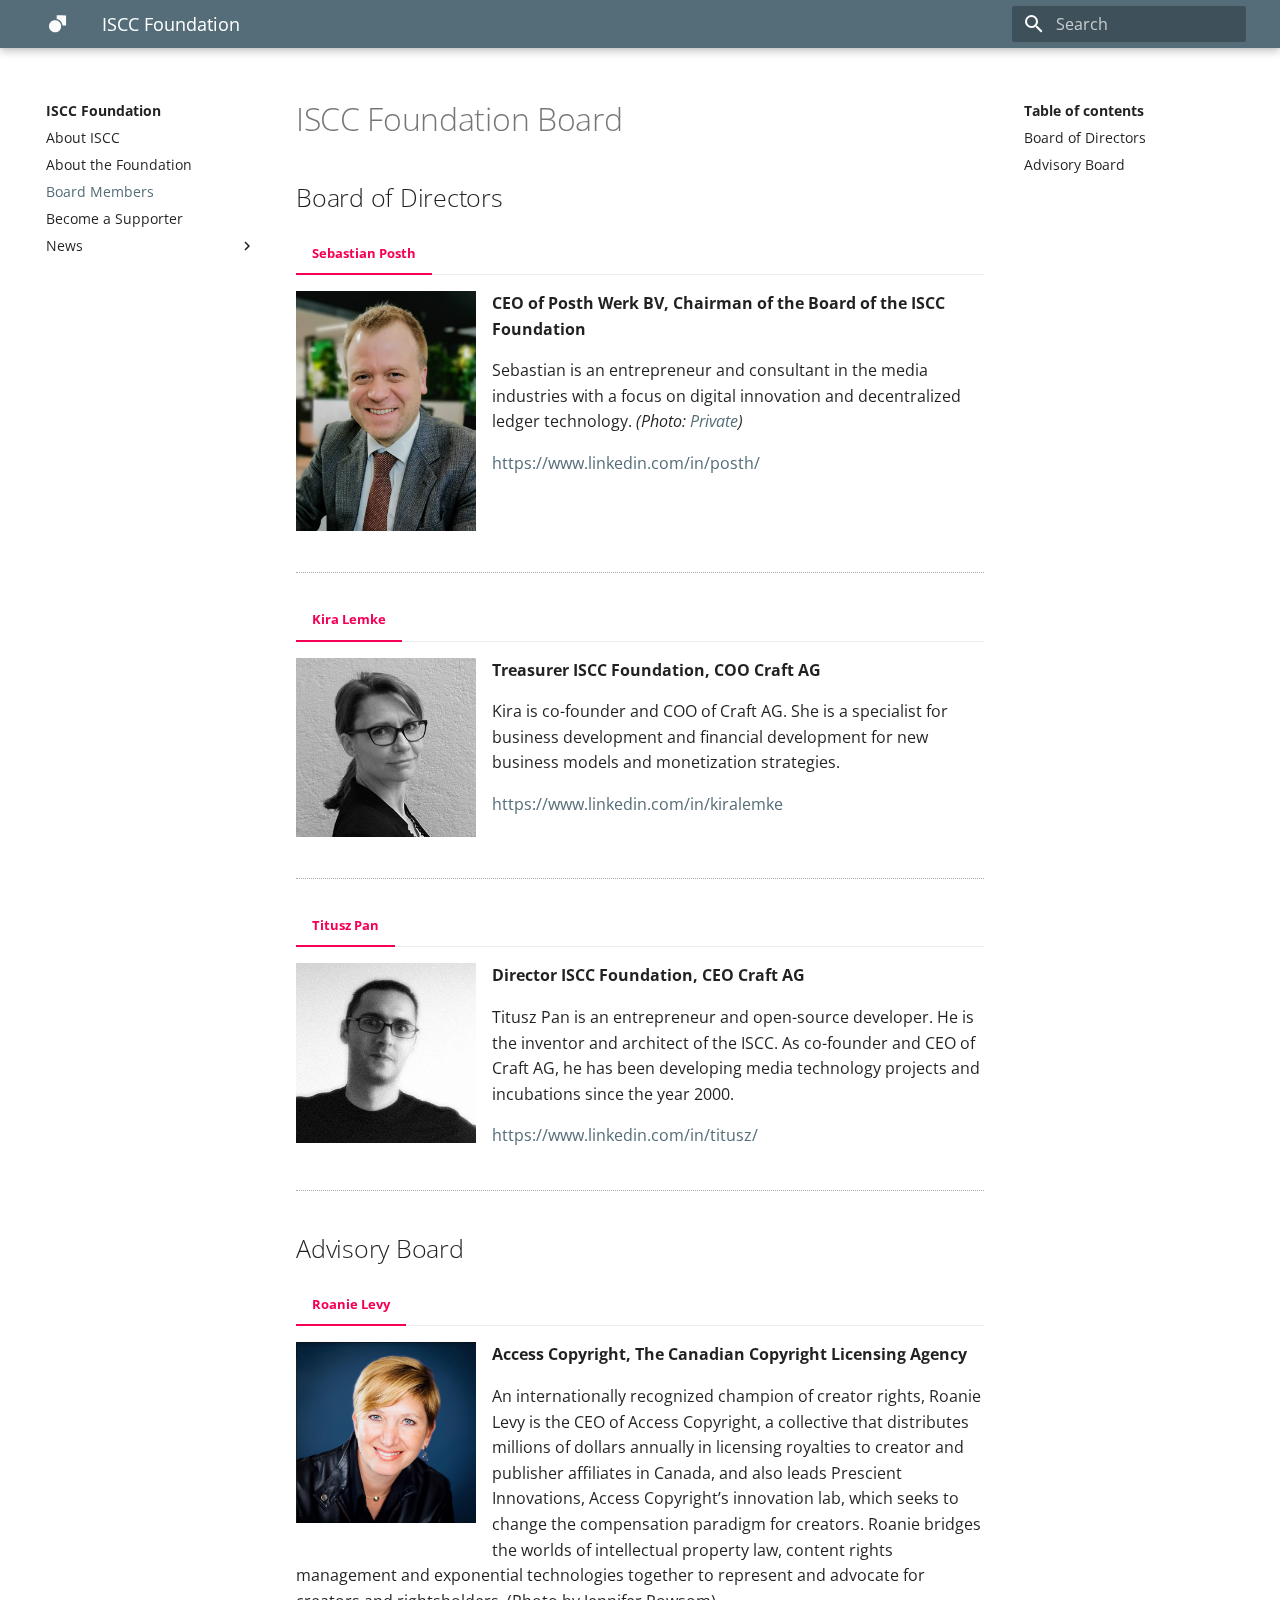
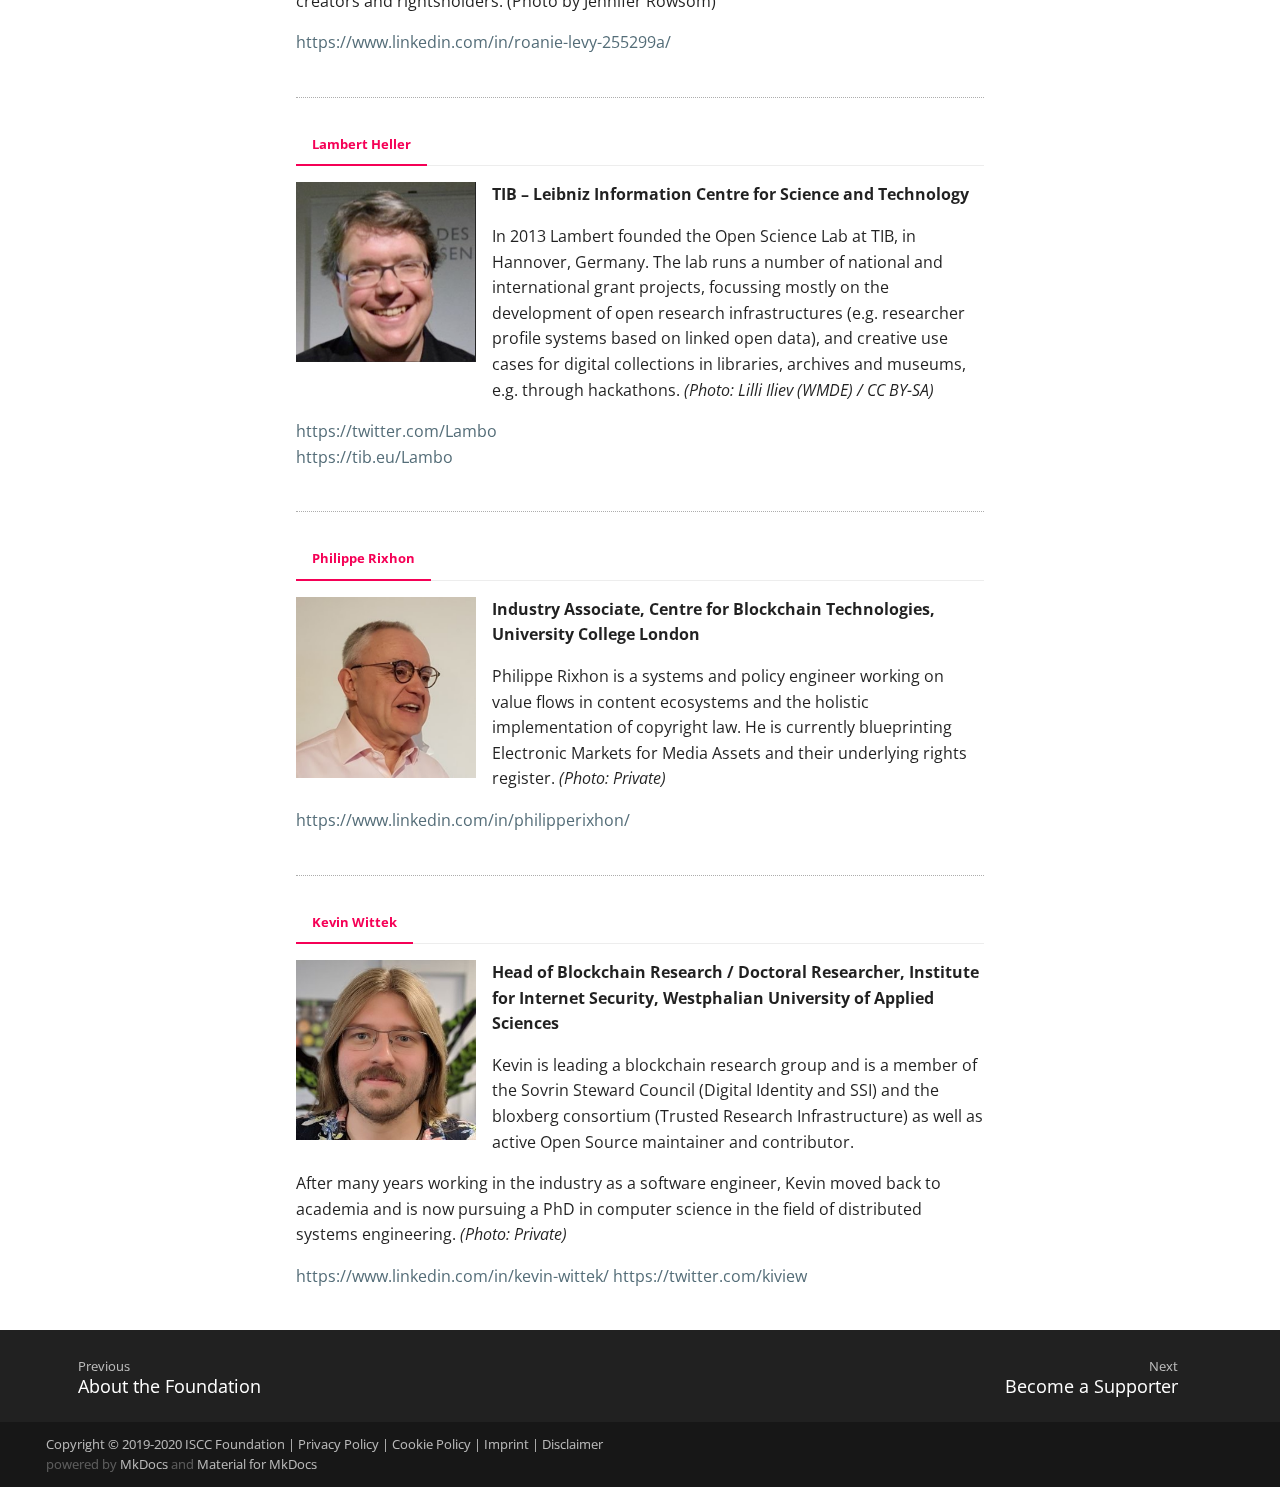
==== commit 99aa983e: "Deployed 7c98d43 with MkDocs version: 1.1.2" ====
--- a/board/index.html
+++ b/board/index.html
@@ -409,6 +409,17 @@
 <p><a href="https://www.linkedin.com/in/philipperixhon/">https://www.linkedin.com/in/philipperixhon/</a></p>
 </div>
 </div>
+<hr>
+
+<div class="tabbed-set" data-tabs="7:1"><input checked="checked" id="__tabbed_7_1" name="__tabbed_7" type="radio" /><label for="__tabbed_7_1">Kevin Wittek</label><div class="tabbed-content">
+<p><img align="left" alt="Kevin Wittek" src="../images/board-kw.jpg" width="180" /></p>
+<p><strong>Head of Blockchain Research / Doctoral Researcher, Institute for Internet Security, Westphalian University of Applied Sciences</strong></p>
+<p>Kevin is leading a blockchain research group and is a member of the Sovrin Steward Council (Digital Identity and SSI) and the bloxberg consortium (Trusted Research Infrastructure) as well as active Open Source maintainer and contributor.</p>
+<p>After many years working in the industry as a software engineer, Kevin moved back to academia and is now pursuing a PhD in computer science in the field of distributed systems engineering. <em>(Photo: Private)</em></p>
+<p><a href="https://www.linkedin.com/in/kevin-wittek/">https://www.linkedin.com/in/kevin-wittek/</a>
+<a href="https://twitter.com/kiview">https://twitter.com/kiview</a></p>
+</div>
+</div>
                 
               
               
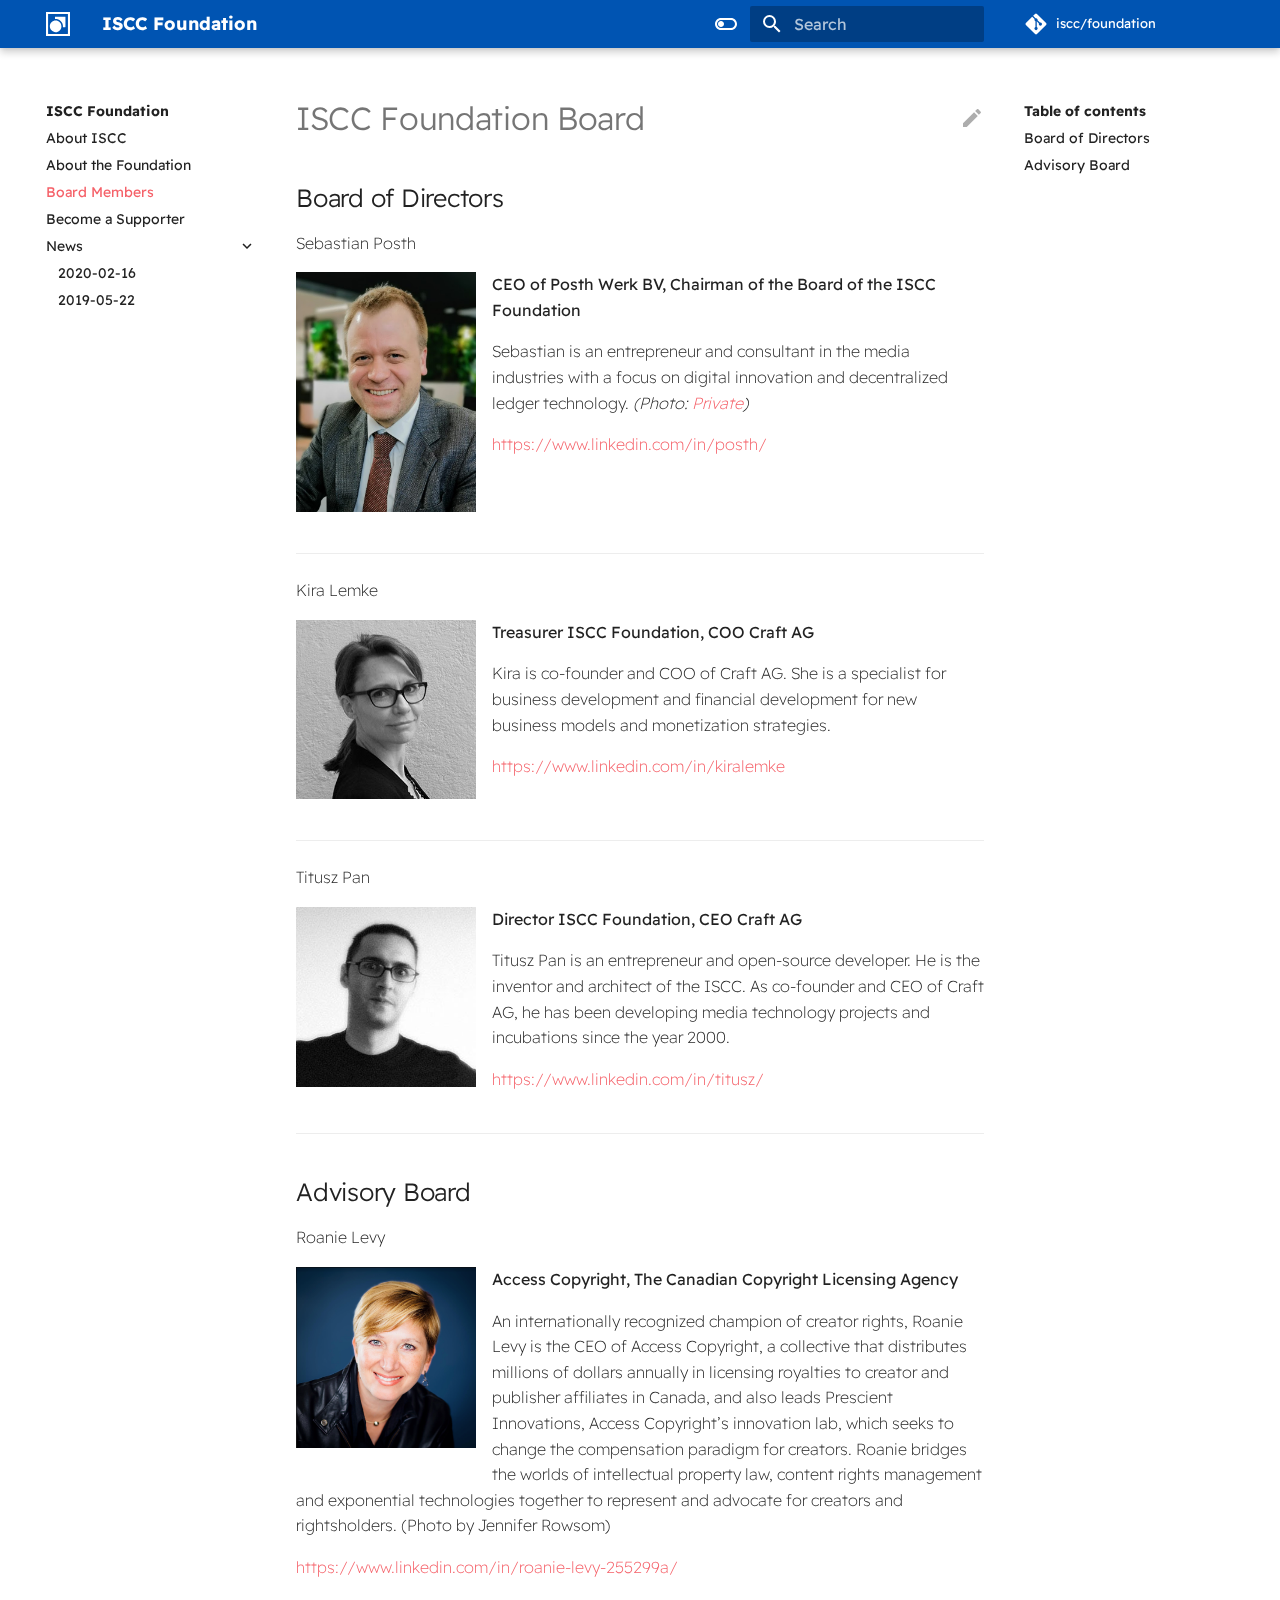
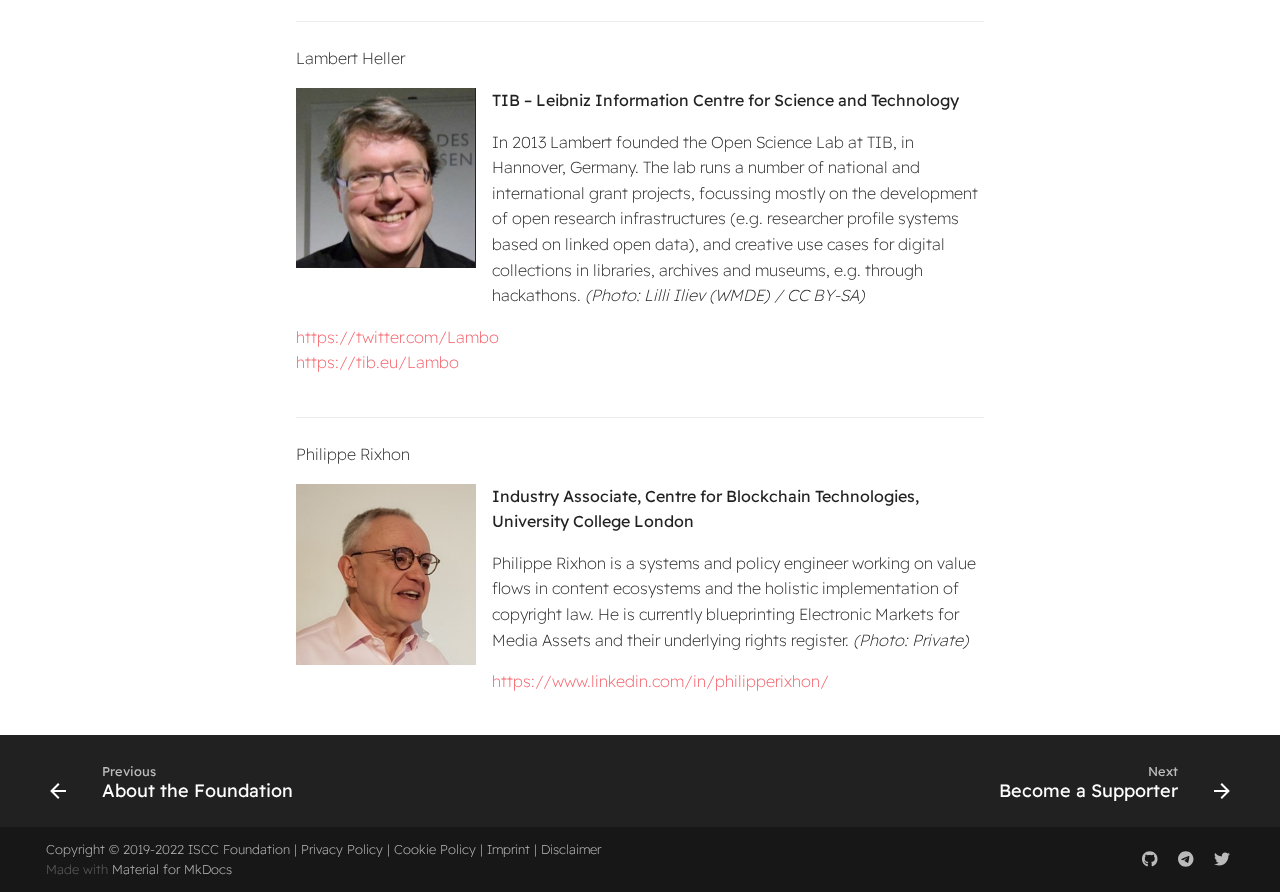
==== commit 243e6af5: "Deployed 93863e2 with MkDocs version: 1.2.3" ====
--- a/board/index.html
+++ b/board/index.html
@@ -9,13 +9,13 @@
         <meta name="description" content="An open, decentralized content identifier">
       
       
+        <meta name="author" content="Sebastian Posth, Titusz Pan">
+      
+      
         <link rel="canonical" href="https://iscc.foundation/board/">
       
-      
-        <meta name="author" content="Sebastian Posth, Titusz Pan">
-      
-      <link rel="shortcut icon" href="../images/favicon.ico">
-      <meta name="generator" content="mkdocs-1.1.2, mkdocs-material-6.0.1">
+      <link rel="icon" href="../images/iscc-logo-icon-black.svg">
+      <meta name="generator" content="mkdocs-1.2.3, mkdocs-material-8.1.11">
     
     
       
@@ -23,32 +23,33 @@
       
     
     
-      <link rel="stylesheet" href="../assets/stylesheets/main.38780c08.min.css">
-      
-        
-        <link rel="stylesheet" href="../assets/stylesheets/palette.3f72e892.min.css">
-        
-          
-          
-          <meta name="theme-color" content="#546d78">
-        
-      
-    
-    
-    
-      
-        
-        <link href="https://fonts.gstatic.com" rel="preconnect" crossorigin>
-        <link rel="stylesheet" href="https://fonts.googleapis.com/css?family=Open+Sans:300,400,400i,700%7CSource+Code+Pro&display=fallback">
-        <style>body,input{font-family:"Open Sans",-apple-system,BlinkMacSystemFont,Helvetica,Arial,sans-serif}code,kbd,pre{font-family:"Source Code Pro",SFMono-Regular,Consolas,Menlo,monospace}</style>
-      
-    
+      <link rel="stylesheet" href="../assets/stylesheets/main.50e68009.min.css">
+      
+        
+        <link rel="stylesheet" href="../assets/stylesheets/palette.e6a45f82.min.css">
+        
+      
+    
+    
+    
+      
+        
+        <link rel="preconnect" href="https://fonts.gstatic.com" crossorigin>
+        <link rel="stylesheet" href="https://fonts.googleapis.com/css?family=Readex+Pro:300,400,400i,700%7CJetBrains+Mono&display=fallback">
+        <style>:root{--md-text-font:"Readex Pro";--md-code-font:"JetBrains Mono"}</style>
+      
     
     
       <link rel="stylesheet" href="../styles/extra.css">
     
-    
-      
+    <script>__md_scope=new URL("..",location),__md_get=(e,_=localStorage,t=__md_scope)=>JSON.parse(_.getItem(t.pathname+"."+e)),__md_set=(e,_,t=localStorage,a=__md_scope)=>{try{t.setItem(a.pathname+"."+e,JSON.stringify(_))}catch(e){}}</script>
+    
+      
+  
+
+
+  <script defer data-domain="iscc.foundation" src="https://stats.iscc.codes/js/plausible.js"></script>
+
     
     
   </head>
@@ -56,12 +57,17 @@
   
     
     
-    
-    
-    
-    <body dir="ltr" data-md-color-scheme="" data-md-color-primary="blue-grey" data-md-color-accent="pink">
-      
-  
+      
+    
+    
+    
+    
+    <body dir="ltr" data-md-color-scheme="default" data-md-color-primary="" data-md-color-accent="">
+  
+    
+    
+      <script>var palette=__md_get("__palette");if(palette&&"object"==typeof palette.color)for(var key of Object.keys(palette.color))document.body.setAttribute("data-md-color-"+key,palette.color[key])</script>
+    
     <input class="md-toggle" data-md-toggle="drawer" type="checkbox" id="__drawer" autocomplete="off">
     <input class="md-toggle" data-md-toggle="search" type="checkbox" id="__search" autocomplete="off">
     <label class="md-overlay" for="__drawer"></label>
@@ -77,47 +83,79 @@
       
     </div>
     
-      <header class="md-header" data-md-component="header">
-  <nav class="md-header-nav md-grid" aria-label="Header">
-    <a href="https://iscc.foundation" title="ISCC Foundation" class="md-header-nav__button md-logo" aria-label="ISCC Foundation">
-      
-  <img src="../images/iscc-icon-white.svg" alt="logo">
+    
+      
+
+<header class="md-header" data-md-component="header">
+  <nav class="md-header__inner md-grid" aria-label="Header">
+    <a href=".." title="ISCC Foundation" class="md-header__button md-logo" aria-label="ISCC Foundation" data-md-component="logo">
+      
+  <img src="../images/iscc-logo-icon-white.svg" alt="logo">
 
     </a>
-    <label class="md-header-nav__button md-icon" for="__drawer">
+    <label class="md-header__button md-icon" for="__drawer">
       <svg xmlns="http://www.w3.org/2000/svg" viewBox="0 0 24 24"><path d="M3 6h18v2H3V6m0 5h18v2H3v-2m0 5h18v2H3v-2z"/></svg>
     </label>
-    <div class="md-header-nav__title" data-md-component="header-title">
-      
-        <div class="md-header-nav__ellipsis">
-          <span class="md-header-nav__topic md-ellipsis">
+    <div class="md-header__title" data-md-component="header-title">
+      <div class="md-header__ellipsis">
+        <div class="md-header__topic">
+          <span class="md-ellipsis">
             ISCC Foundation
           </span>
-          <span class="md-header-nav__topic md-ellipsis">
+        </div>
+        <div class="md-header__topic" data-md-component="header-topic">
+          <span class="md-ellipsis">
             
               Board Members
             
           </span>
         </div>
-      
-    </div>
-    
-      <label class="md-header-nav__button md-icon" for="__search">
-        <svg xmlns="http://www.w3.org/2000/svg" viewBox="0 0 24 24"><path d="M9.5 3A6.5 6.5 0 0116 9.5c0 1.61-.59 3.09-1.56 4.23l.27.27h.79l5 5-1.5 1.5-5-5v-.79l-.27-.27A6.516 6.516 0 019.5 16 6.5 6.5 0 013 9.5 6.5 6.5 0 019.5 3m0 2C7 5 5 7 5 9.5S7 14 9.5 14 14 12 14 9.5 12 5 9.5 5z"/></svg>
+      </div>
+    </div>
+    
+      <form class="md-header__option" data-md-component="palette">
+        
+          
+          
+          <input class="md-option" data-md-color-media="" data-md-color-scheme="default" data-md-color-primary="" data-md-color-accent=""  aria-label="Switch to dark mode"  type="radio" name="__palette" id="__palette_1">
+          
+            <label class="md-header__button md-icon" title="Switch to dark mode" for="__palette_2" hidden>
+              <svg xmlns="http://www.w3.org/2000/svg" viewBox="0 0 24 24"><path d="M17 6H7c-3.31 0-6 2.69-6 6s2.69 6 6 6h10c3.31 0 6-2.69 6-6s-2.69-6-6-6zm0 10H7c-2.21 0-4-1.79-4-4s1.79-4 4-4h10c2.21 0 4 1.79 4 4s-1.79 4-4 4zM7 9c-1.66 0-3 1.34-3 3s1.34 3 3 3 3-1.34 3-3-1.34-3-3-3z"/></svg>
+            </label>
+          
+        
+          
+          
+          <input class="md-option" data-md-color-media="" data-md-color-scheme="slate" data-md-color-primary="" data-md-color-accent=""  aria-label="Switch to light mode"  type="radio" name="__palette" id="__palette_2">
+          
+            <label class="md-header__button md-icon" title="Switch to light mode" for="__palette_1" hidden>
+              <svg xmlns="http://www.w3.org/2000/svg" viewBox="0 0 24 24"><path d="M17 7H7a5 5 0 0 0-5 5 5 5 0 0 0 5 5h10a5 5 0 0 0 5-5 5 5 0 0 0-5-5m0 8a3 3 0 0 1-3-3 3 3 0 0 1 3-3 3 3 0 0 1 3 3 3 3 0 0 1-3 3z"/></svg>
+            </label>
+          
+        
+      </form>
+    
+    
+    
+      <label class="md-header__button md-icon" for="__search">
+        <svg xmlns="http://www.w3.org/2000/svg" viewBox="0 0 24 24"><path d="M9.5 3A6.5 6.5 0 0 1 16 9.5c0 1.61-.59 3.09-1.56 4.23l.27.27h.79l5 5-1.5 1.5-5-5v-.79l-.27-.27A6.516 6.516 0 0 1 9.5 16 6.5 6.5 0 0 1 3 9.5 6.5 6.5 0 0 1 9.5 3m0 2C7 5 5 7 5 9.5S7 14 9.5 14 14 12 14 9.5 12 5 9.5 5z"/></svg>
       </label>
-      
-<div class="md-search" data-md-component="search" role="dialog">
+      <div class="md-search" data-md-component="search" role="dialog">
   <label class="md-search__overlay" for="__search"></label>
   <div class="md-search__inner" role="search">
     <form class="md-search__form" name="search">
-      <input type="text" class="md-search__input" name="query" aria-label="Search" placeholder="Search" autocapitalize="off" autocorrect="off" autocomplete="off" spellcheck="false" data-md-component="search-query" data-md-state="active">
+      <input type="text" class="md-search__input" name="query" aria-label="Search" placeholder="Search" autocapitalize="off" autocorrect="off" autocomplete="off" spellcheck="false" data-md-component="search-query" required>
       <label class="md-search__icon md-icon" for="__search">
-        <svg xmlns="http://www.w3.org/2000/svg" viewBox="0 0 24 24"><path d="M9.5 3A6.5 6.5 0 0116 9.5c0 1.61-.59 3.09-1.56 4.23l.27.27h.79l5 5-1.5 1.5-5-5v-.79l-.27-.27A6.516 6.516 0 019.5 16 6.5 6.5 0 013 9.5 6.5 6.5 0 019.5 3m0 2C7 5 5 7 5 9.5S7 14 9.5 14 14 12 14 9.5 12 5 9.5 5z"/></svg>
+        <svg xmlns="http://www.w3.org/2000/svg" viewBox="0 0 24 24"><path d="M9.5 3A6.5 6.5 0 0 1 16 9.5c0 1.61-.59 3.09-1.56 4.23l.27.27h.79l5 5-1.5 1.5-5-5v-.79l-.27-.27A6.516 6.516 0 0 1 9.5 16 6.5 6.5 0 0 1 3 9.5 6.5 6.5 0 0 1 9.5 3m0 2C7 5 5 7 5 9.5S7 14 9.5 14 14 12 14 9.5 12 5 9.5 5z"/></svg>
         <svg xmlns="http://www.w3.org/2000/svg" viewBox="0 0 24 24"><path d="M20 11v2H8l5.5 5.5-1.42 1.42L4.16 12l7.92-7.92L13.5 5.5 8 11h12z"/></svg>
       </label>
-      <button type="reset" class="md-search__icon md-icon" aria-label="Clear" data-md-component="search-reset" tabindex="-1">
-        <svg xmlns="http://www.w3.org/2000/svg" viewBox="0 0 24 24"><path d="M19 6.41L17.59 5 12 10.59 6.41 5 5 6.41 10.59 12 5 17.59 6.41 19 12 13.41 17.59 19 19 17.59 13.41 12 19 6.41z"/></svg>
-      </button>
+      <nav class="md-search__options" aria-label="Search">
+        
+        <button type="reset" class="md-search__icon md-icon" aria-label="Clear" tabindex="-1">
+          <svg xmlns="http://www.w3.org/2000/svg" viewBox="0 0 24 24"><path d="M19 6.41 17.59 5 12 10.59 6.41 5 5 6.41 10.59 12 5 17.59 6.41 19 12 13.41 17.59 19 19 17.59 13.41 12 19 6.41z"/></svg>
+        </button>
+      </nav>
+      
     </form>
     <div class="md-search__output">
       <div class="md-search__scrollwrap" data-md-scrollfix>
@@ -133,82 +171,124 @@
 </div>
     
     
+      <div class="md-header__source">
+        <a href="https://github.com/iscc/foundation/" title="Go to repository" class="md-source" data-md-component="source">
+  <div class="md-source__icon md-icon">
+    
+    <svg xmlns="http://www.w3.org/2000/svg" viewBox="0 0 448 512"><!--! Font Awesome Free 6.0.0 by @fontawesome - https://fontawesome.com License - https://fontawesome.com/license/free (Icons: CC BY 4.0, Fonts: SIL OFL 1.1, Code: MIT License) Copyright 2022 Fonticons, Inc.--><path d="M439.55 236.05 244 40.45a28.87 28.87 0 0 0-40.81 0l-40.66 40.63 51.52 51.52c27.06-9.14 52.68 16.77 43.39 43.68l49.66 49.66c34.23-11.8 61.18 31 35.47 56.69-26.49 26.49-70.21-2.87-56-37.34L240.22 199v121.85c25.3 12.54 22.26 41.85 9.08 55a34.34 34.34 0 0 1-48.55 0c-17.57-17.6-11.07-46.91 11.25-56v-123c-20.8-8.51-24.6-30.74-18.64-45L142.57 101 8.45 235.14a28.86 28.86 0 0 0 0 40.81l195.61 195.6a28.86 28.86 0 0 0 40.8 0l194.69-194.69a28.86 28.86 0 0 0 0-40.81z"/></svg>
+  </div>
+  <div class="md-source__repository">
+    iscc/foundation
+  </div>
+</a>
+      </div>
+    
   </nav>
+  
 </header>
     
     <div class="md-container" data-md-component="container">
       
       
+        
+          
         
       
       <main class="md-main" data-md-component="main">
         <div class="md-main__inner md-grid">
           
             
-              <div class="md-sidebar md-sidebar--primary" data-md-component="navigation">
+              
+              <div class="md-sidebar md-sidebar--primary" data-md-component="sidebar" data-md-type="navigation" >
                 <div class="md-sidebar__scrollwrap">
                   <div class="md-sidebar__inner">
-                    <nav class="md-nav md-nav--primary" aria-label="Navigation" data-md-level="0">
+                    
+
+
+<nav class="md-nav md-nav--primary" aria-label="Navigation" data-md-level="0">
   <label class="md-nav__title" for="__drawer">
-    <a href="https://iscc.foundation" title="ISCC Foundation" class="md-nav__button md-logo" aria-label="ISCC Foundation">
-      
-  <img src="../images/iscc-icon-white.svg" alt="logo">
+    <a href=".." title="ISCC Foundation" class="md-nav__button md-logo" aria-label="ISCC Foundation" data-md-component="logo">
+      
+  <img src="../images/iscc-logo-icon-white.svg" alt="logo">
 
     </a>
     ISCC Foundation
   </label>
   
+    <div class="md-nav__source">
+      <a href="https://github.com/iscc/foundation/" title="Go to repository" class="md-source" data-md-component="source">
+  <div class="md-source__icon md-icon">
+    
+    <svg xmlns="http://www.w3.org/2000/svg" viewBox="0 0 448 512"><!--! Font Awesome Free 6.0.0 by @fontawesome - https://fontawesome.com License - https://fontawesome.com/license/free (Icons: CC BY 4.0, Fonts: SIL OFL 1.1, Code: MIT License) Copyright 2022 Fonticons, Inc.--><path d="M439.55 236.05 244 40.45a28.87 28.87 0 0 0-40.81 0l-40.66 40.63 51.52 51.52c27.06-9.14 52.68 16.77 43.39 43.68l49.66 49.66c34.23-11.8 61.18 31 35.47 56.69-26.49 26.49-70.21-2.87-56-37.34L240.22 199v121.85c25.3 12.54 22.26 41.85 9.08 55a34.34 34.34 0 0 1-48.55 0c-17.57-17.6-11.07-46.91 11.25-56v-123c-20.8-8.51-24.6-30.74-18.64-45L142.57 101 8.45 235.14a28.86 28.86 0 0 0 0 40.81l195.61 195.6a28.86 28.86 0 0 0 40.8 0l194.69-194.69a28.86 28.86 0 0 0 0-40.81z"/></svg>
+  </div>
+  <div class="md-source__repository">
+    iscc/foundation
+  </div>
+</a>
+    </div>
+  
   <ul class="md-nav__list" data-md-scrollfix>
     
       
       
       
 
-
-  <li class="md-nav__item">
-    <a href="../iscc/" title="About ISCC" class="md-nav__link">
-      About ISCC
-    </a>
-  </li>
-
-    
-      
-      
-      
-
-
-  <li class="md-nav__item">
-    <a href=".." title="About the Foundation" class="md-nav__link">
-      About the Foundation
-    </a>
-  </li>
-
-    
-      
-      
-      
-
-  
-
-
-  <li class="md-nav__item md-nav__item--active">
-    
-    <input class="md-nav__toggle md-toggle" data-md-toggle="toc" type="checkbox" id="__toc">
-    
-      
-    
-    
-      <label class="md-nav__link md-nav__link--active" for="__toc">
+  
+  
+  
+    <li class="md-nav__item">
+      <a href="../iscc/" class="md-nav__link">
+        About ISCC
+      </a>
+    </li>
+  
+
+    
+      
+      
+      
+
+  
+  
+  
+    <li class="md-nav__item">
+      <a href=".." class="md-nav__link">
+        About the Foundation
+      </a>
+    </li>
+  
+
+    
+      
+      
+      
+
+  
+  
+    
+  
+  
+    <li class="md-nav__item md-nav__item--active">
+      
+      <input class="md-nav__toggle md-toggle" data-md-toggle="toc" type="checkbox" id="__toc">
+      
+      
+        
+      
+      
+        <label class="md-nav__link md-nav__link--active" for="__toc">
+          Board Members
+          <span class="md-nav__icon md-icon"></span>
+        </label>
+      
+      <a href="./" class="md-nav__link md-nav__link--active">
         Board Members
-        <span class="md-nav__icon md-icon"></span>
-      </label>
-    
-    <a href="./" title="Board Members" class="md-nav__link md-nav__link--active">
-      Board Members
-    </a>
-    
-      
+      </a>
+      
+        
+
 <nav class="md-nav md-nav--secondary" aria-label="Table of contents">
+  
   
   
     
@@ -218,7 +298,7 @@
       <span class="md-nav__icon md-icon"></span>
       Table of contents
     </label>
-    <ul class="md-nav__list" data-md-scrollfix>
+    <ul class="md-nav__list" data-md-component="toc" data-md-scrollfix>
       
         <li class="md-nav__item">
   <a href="#board-of-directors" class="md-nav__link">
@@ -237,70 +317,92 @@
     </ul>
   
 </nav>
-    
-  </li>
-
-    
-      
-      
-      
-
-
-  <li class="md-nav__item">
-    <a href="../support/" title="Become a Supporter" class="md-nav__link">
-      Become a Supporter
-    </a>
-  </li>
-
-    
-      
-      
-      
-
-
-  <li class="md-nav__item md-nav__item--nested">
-    
-      <input class="md-nav__toggle md-toggle" data-md-toggle="nav-5" type="checkbox" id="nav-5">
-    
-    <label class="md-nav__link" for="nav-5">
-      News
-      <span class="md-nav__icon md-icon"></span>
-    </label>
-    <nav class="md-nav" aria-label="News" data-md-level="1">
-      <label class="md-nav__title" for="nav-5">
-        <span class="md-nav__icon md-icon"></span>
-        News
-      </label>
-      <ul class="md-nav__list" data-md-scrollfix>
-        
-        
-          
-          
-          
-
-
-  <li class="md-nav__item">
-    <a href="../news/2020-02-16/" title="2020-02-16" class="md-nav__link">
-      2020-02-16
-    </a>
-  </li>
-
-        
-          
-          
-          
-
-
-  <li class="md-nav__item">
-    <a href="../news/2019-05-23/" title="2019-05-22" class="md-nav__link">
-      2019-05-22
-    </a>
-  </li>
-
-        
-      </ul>
-    </nav>
-  </li>
+      
+    </li>
+  
+
+    
+      
+      
+      
+
+  
+  
+  
+    <li class="md-nav__item">
+      <a href="../support/" class="md-nav__link">
+        Become a Supporter
+      </a>
+    </li>
+  
+
+    
+      
+      
+      
+
+  
+  
+  
+    
+    <li class="md-nav__item md-nav__item--nested">
+      
+      
+        <input class="md-nav__toggle md-toggle" data-md-toggle="__nav_5" data-md-state="indeterminate" type="checkbox" id="__nav_5" checked>
+      
+      
+      
+        
+          
+        
+          
+        
+      
+      
+        <label class="md-nav__link" for="__nav_5">
+          News
+          <span class="md-nav__icon md-icon"></span>
+        </label>
+      
+      <nav class="md-nav" aria-label="News" data-md-level="1">
+        <label class="md-nav__title" for="__nav_5">
+          <span class="md-nav__icon md-icon"></span>
+          News
+        </label>
+        <ul class="md-nav__list" data-md-scrollfix>
+          
+            
+              
+  
+  
+  
+    <li class="md-nav__item">
+      <a href="../news/2020-02-16/" class="md-nav__link">
+        2020-02-16
+      </a>
+    </li>
+  
+
+            
+          
+            
+              
+  
+  
+  
+    <li class="md-nav__item">
+      <a href="../news/2019-05-23/" class="md-nav__link">
+        2019-05-22
+      </a>
+    </li>
+  
+
+            
+          
+        </ul>
+      </nav>
+    </li>
+  
 
     
   </ul>
@@ -310,11 +412,14 @@
               </div>
             
             
-              <div class="md-sidebar md-sidebar--secondary" data-md-component="toc">
+              
+              <div class="md-sidebar md-sidebar--secondary" data-md-component="sidebar" data-md-type="toc" >
                 <div class="md-sidebar__scrollwrap">
                   <div class="md-sidebar__inner">
                     
+
 <nav class="md-nav md-nav--secondary" aria-label="Table of contents">
+  
   
   
     
@@ -324,7 +429,7 @@
       <span class="md-nav__icon md-icon"></span>
       Table of contents
     </label>
-    <ul class="md-nav__list" data-md-scrollfix>
+    <ul class="md-nav__list" data-md-component="toc" data-md-scrollfix>
       
         <li class="md-nav__item">
   <a href="#board-of-directors" class="md-nav__link">
@@ -348,12 +453,16 @@
               </div>
             
           
-          <div class="md-content">
+          <div class="md-content" data-md-component="content">
             <article class="md-content__inner md-typeset">
               
                 
-                
-                <h1 id="iscc-foundation-board">ISCC Foundation Board<a class="headerlink" href="#iscc-foundation-board" title="Permanent link">#</a></h1>
+<a href="https://github.com/iscc/foundation/edit/main/docs/board.md" title="Edit this page" class="md-content__button md-icon">
+  <svg xmlns="http://www.w3.org/2000/svg" viewBox="0 0 24 24"><path d="M20.71 7.04c.39-.39.39-1.04 0-1.41l-2.34-2.34c-.37-.39-1.02-.39-1.41 0l-1.84 1.83 3.75 3.75M3 17.25V21h3.75L17.81 9.93l-3.75-3.75L3 17.25z"/></svg>
+</a>
+
+
+<h1 id="iscc-foundation-board">ISCC Foundation Board<a class="headerlink" href="#iscc-foundation-board" title="Permanent link">#</a></h1>
 <h2 id="board-of-directors">Board of Directors<a class="headerlink" href="#board-of-directors" title="Permanent link">#</a></h2>
 <div class="tabbed-set" data-tabs="1:1"><input checked="checked" id="__tabbed_1_1" name="__tabbed_1" type="radio" /><label for="__tabbed_1_1">Sebastian Posth</label><div class="tabbed-content">
 <p><img align="left" alt="Sebastian Posth" src="../images/board-sp.jpg" width="180" /></p>
@@ -409,104 +518,110 @@
 <p><a href="https://www.linkedin.com/in/philipperixhon/">https://www.linkedin.com/in/philipperixhon/</a></p>
 </div>
 </div>
-<hr>
-
-<div class="tabbed-set" data-tabs="7:1"><input checked="checked" id="__tabbed_7_1" name="__tabbed_7" type="radio" /><label for="__tabbed_7_1">Kevin Wittek</label><div class="tabbed-content">
-<p><img align="left" alt="Kevin Wittek" src="../images/board-kw.jpg" width="180" /></p>
-<p><strong>Head of Blockchain Research / Doctoral Researcher, Institute for Internet Security, Westphalian University of Applied Sciences</strong></p>
-<p>Kevin is leading a blockchain research group and is a member of the Sovrin Steward Council (Digital Identity and SSI) and the bloxberg consortium (Trusted Research Infrastructure) as well as active Open Source maintainer and contributor.</p>
-<p>After many years working in the industry as a software engineer, Kevin moved back to academia and is now pursuing a PhD in computer science in the field of distributed systems engineering. <em>(Photo: Private)</em></p>
-<p><a href="https://www.linkedin.com/in/kevin-wittek/">https://www.linkedin.com/in/kevin-wittek/</a>
-<a href="https://twitter.com/kiview">https://twitter.com/kiview</a></p>
-</div>
-</div>
-                
-              
-              
-                
-
 
               
             </article>
           </div>
         </div>
+        
       </main>
       
-        
-<footer class="md-footer">
-  
-    <div class="md-footer-nav">
-      <nav class="md-footer-nav__inner md-grid">
-        
-          <a href=".." title="About the Foundation" class="md-flex md-footer-nav__link md-footer-nav__link--prev" rel="prev">
-            <div class="md-flex__cell md-flex__cell--shrink">
-              <i class="md-icon md-icon--arrow-back md-footer-nav__button"></i>
+        <footer class="md-footer">
+  
+    <nav class="md-footer__inner md-grid" aria-label="Footer">
+      
+        
+        <a href=".." class="md-footer__link md-footer__link--prev" aria-label="Previous: About the Foundation" rel="prev">
+          <div class="md-footer__button md-icon">
+            <svg xmlns="http://www.w3.org/2000/svg" viewBox="0 0 24 24"><path d="M20 11v2H8l5.5 5.5-1.42 1.42L4.16 12l7.92-7.92L13.5 5.5 8 11h12z"/></svg>
+          </div>
+          <div class="md-footer__title">
+            <div class="md-ellipsis">
+              <span class="md-footer__direction">
+                Previous
+              </span>
+              About the Foundation
             </div>
-            <div class="md-flex__cell md-flex__cell--stretch md-footer-nav__title">
-              <span class="md-flex__ellipsis">
-                <span class="md-footer-nav__direction">
-                  Previous
-                </span>
-                About the Foundation
+          </div>
+        </a>
+      
+      
+        
+        <a href="../support/" class="md-footer__link md-footer__link--next" aria-label="Next: Become a Supporter" rel="next">
+          <div class="md-footer__title">
+            <div class="md-ellipsis">
+              <span class="md-footer__direction">
+                Next
               </span>
+              Become a Supporter
             </div>
-          </a>
-        
-        
-          <a href="../support/" title="Become a Supporter" class="md-flex md-footer-nav__link md-footer-nav__link--next" rel="next">
-            <div class="md-flex__cell md-flex__cell--stretch md-footer-nav__title">
-              <span class="md-flex__ellipsis">
-                <span class="md-footer-nav__direction">
-                  Next
-                </span>
-                Become a Supporter
-              </span>
-            </div>
-            <div class="md-flex__cell md-flex__cell--shrink">
-              <i class="md-icon md-icon--arrow-forward md-footer-nav__button"></i>
-            </div>
-          </a>
-        
-      </nav>
-    </div>
+          </div>
+          <div class="md-footer__button md-icon">
+            <svg xmlns="http://www.w3.org/2000/svg" viewBox="0 0 24 24"><path d="M4 11v2h12l-5.5 5.5 1.42 1.42L19.84 12l-7.92-7.92L10.5 5.5 16 11H4z"/></svg>
+          </div>
+        </a>
+      
+    </nav>
   
   <div class="md-footer-meta md-typeset">
     <div class="md-footer-meta__inner md-grid">
-      <div class="md-footer-copyright">
-        
-          <div class="md-footer-copyright__highlight">
-            Copyright © 2019-2020 ISCC Foundation |
-              <a href="/privacy">Privacy Policy</a> |
-              <a href="/cookies">Cookie Policy</a> |
-              <a href="/imprint">Imprint</a> |
-              <a href="/disclaimer">Disclaimer</a>
-          </div>
-        
-        powered by
-        <a href="https://www.mkdocs.org">MkDocs</a>
-        and
-        <a href="https://squidfunk.github.io/mkdocs-material/">
-          Material for MkDocs</a>
-      </div>
+      <div class="md-copyright">
+  
+    <div class="md-copyright__highlight">
+      Copyright © 2019-2022 ISCC Foundation | <a href="https://iscc.foundation/privacy">Privacy Policy</a> | <a href="https://iscc.foundation/cookies">Cookie Policy</a> | <a href="https://iscc.foundation/imprint">Imprint</a> | <a href="https://iscc.foundation/disclaimer">Disclaimer</a>
+    </div>
+  
+  
+    Made with
+    <a href="https://squidfunk.github.io/mkdocs-material/" target="_blank" rel="noopener">
+      Material for MkDocs
+    </a>
+  
+</div>
+      
+        <div class="md-social">
+  
+    
+    
+      
+      
+    
+    <a href="https://github.com/iscc" target="_blank" rel="noopener" title="github.com" class="md-social__link">
+      <svg xmlns="http://www.w3.org/2000/svg" viewBox="0 0 496 512"><!--! Font Awesome Free 6.0.0 by @fontawesome - https://fontawesome.com License - https://fontawesome.com/license/free (Icons: CC BY 4.0, Fonts: SIL OFL 1.1, Code: MIT License) Copyright 2022 Fonticons, Inc.--><path d="M165.9 397.4c0 2-2.3 3.6-5.2 3.6-3.3.3-5.6-1.3-5.6-3.6 0-2 2.3-3.6 5.2-3.6 3-.3 5.6 1.3 5.6 3.6zm-31.1-4.5c-.7 2 1.3 4.3 4.3 4.9 2.6 1 5.6 0 6.2-2s-1.3-4.3-4.3-5.2c-2.6-.7-5.5.3-6.2 2.3zm44.2-1.7c-2.9.7-4.9 2.6-4.6 4.9.3 2 2.9 3.3 5.9 2.6 2.9-.7 4.9-2.6 4.6-4.6-.3-1.9-3-3.2-5.9-2.9zM244.8 8C106.1 8 0 113.3 0 252c0 110.9 69.8 205.8 169.5 239.2 12.8 2.3 17.3-5.6 17.3-12.1 0-6.2-.3-40.4-.3-61.4 0 0-70 15-84.7-29.8 0 0-11.4-29.1-27.8-36.6 0 0-22.9-15.7 1.6-15.4 0 0 24.9 2 38.6 25.8 21.9 38.6 58.6 27.5 72.9 20.9 2.3-16 8.8-27.1 16-33.7-55.9-6.2-112.3-14.3-112.3-110.5 0-27.5 7.6-41.3 23.6-58.9-2.6-6.5-11.1-33.3 2.6-67.9 20.9-6.5 69 27 69 27 20-5.6 41.5-8.5 62.8-8.5s42.8 2.9 62.8 8.5c0 0 48.1-33.6 69-27 13.7 34.7 5.2 61.4 2.6 67.9 16 17.7 25.8 31.5 25.8 58.9 0 96.5-58.9 104.2-114.8 110.5 9.2 7.9 17 22.9 17 46.4 0 33.7-.3 75.4-.3 83.6 0 6.5 4.6 14.4 17.3 12.1C428.2 457.8 496 362.9 496 252 496 113.3 383.5 8 244.8 8zM97.2 352.9c-1.3 1-1 3.3.7 5.2 1.6 1.6 3.9 2.3 5.2 1 1.3-1 1-3.3-.7-5.2-1.6-1.6-3.9-2.3-5.2-1zm-10.8-8.1c-.7 1.3.3 2.9 2.3 3.9 1.6 1 3.6.7 4.3-.7.7-1.3-.3-2.9-2.3-3.9-2-.6-3.6-.3-4.3.7zm32.4 35.6c-1.6 1.3-1 4.3 1.3 6.2 2.3 2.3 5.2 2.6 6.5 1 1.3-1.3.7-4.3-1.3-6.2-2.2-2.3-5.2-2.6-6.5-1zm-11.4-14.7c-1.6 1-1.6 3.6 0 5.9 1.6 2.3 4.3 3.3 5.6 2.3 1.6-1.3 1.6-3.9 0-6.2-1.4-2.3-4-3.3-5.6-2z"/></svg>
+    </a>
+  
+    
+    
+      
+      
+    
+    <a href="https://t.me/iscc_dev" target="_blank" rel="noopener" title="t.me" class="md-social__link">
+      <svg xmlns="http://www.w3.org/2000/svg" viewBox="0 0 496 512"><!--! Font Awesome Free 6.0.0 by @fontawesome - https://fontawesome.com License - https://fontawesome.com/license/free (Icons: CC BY 4.0, Fonts: SIL OFL 1.1, Code: MIT License) Copyright 2022 Fonticons, Inc.--><path d="M248 8C111.033 8 0 119.033 0 256s111.033 248 248 248 248-111.033 248-248S384.967 8 248 8zm114.952 168.66c-3.732 39.215-19.881 134.378-28.1 178.3-3.476 18.584-10.322 24.816-16.948 25.425-14.4 1.326-25.338-9.517-39.287-18.661-21.827-14.308-34.158-23.215-55.346-37.177-24.485-16.135-8.612-25 5.342-39.5 3.652-3.793 67.107-61.51 68.335-66.746.153-.655.3-3.1-1.154-4.384s-3.59-.849-5.135-.5q-3.283.746-104.608 69.142-14.845 10.194-26.894 9.934c-8.855-.191-25.888-5.006-38.551-9.123-15.531-5.048-27.875-7.717-26.8-16.291q.84-6.7 18.45-13.7 108.446-47.248 144.628-62.3c68.872-28.647 83.183-33.623 92.511-33.789 2.052-.034 6.639.474 9.61 2.885a10.452 10.452 0 0 1 3.53 6.716 43.765 43.765 0 0 1 .417 9.769z"/></svg>
+    </a>
+  
+    
+    
+      
+      
+    
+    <a href="https://twitter.com/iscc_foundation" target="_blank" rel="noopener" title="twitter.com" class="md-social__link">
+      <svg xmlns="http://www.w3.org/2000/svg" viewBox="0 0 512 512"><!--! Font Awesome Free 6.0.0 by @fontawesome - https://fontawesome.com License - https://fontawesome.com/license/free (Icons: CC BY 4.0, Fonts: SIL OFL 1.1, Code: MIT License) Copyright 2022 Fonticons, Inc.--><path d="M459.37 151.716c.325 4.548.325 9.097.325 13.645 0 138.72-105.583 298.558-298.558 298.558-59.452 0-114.68-17.219-161.137-47.106 8.447.974 16.568 1.299 25.34 1.299 49.055 0 94.213-16.568 130.274-44.832-46.132-.975-84.792-31.188-98.112-72.772 6.498.974 12.995 1.624 19.818 1.624 9.421 0 18.843-1.3 27.614-3.573-48.081-9.747-84.143-51.98-84.143-102.985v-1.299c13.969 7.797 30.214 12.67 47.431 13.319-28.264-18.843-46.781-51.005-46.781-87.391 0-19.492 5.197-37.36 14.294-52.954 51.655 63.675 129.3 105.258 216.365 109.807-1.624-7.797-2.599-15.918-2.599-24.04 0-57.828 46.782-104.934 104.934-104.934 30.213 0 57.502 12.67 76.67 33.137 23.715-4.548 46.456-13.32 66.599-25.34-7.798 24.366-24.366 44.833-46.132 57.827 21.117-2.273 41.584-8.122 60.426-16.243-14.292 20.791-32.161 39.308-52.628 54.253z"/></svg>
+    </a>
+  
+</div>
       
     </div>
   </div>
 </footer>
       
     </div>
-    
-      <script src="../assets/javascripts/vendor.77e55a48.min.js"></script>
-      <script src="../assets/javascripts/bundle.aa3f9871.min.js"></script><script id="__lang" type="application/json">{"clipboard.copy": "Copy to clipboard", "clipboard.copied": "Copied to clipboard", "search.config.lang": "en", "search.config.pipeline": "trimmer, stopWordFilter", "search.config.separator": "[\\s\\-]+", "search.result.placeholder": "Type to start searching", "search.result.none": "No matching documents", "search.result.one": "1 matching document", "search.result.other": "# matching documents", "search.result.more.one": "1 more on this page", "search.result.more.other": "# more on this page", "search.result.term.missing": "Missing"}</script>
-      
-      <script>
-        app = initialize({
-          base: "..",
-          features: [],
-          search: Object.assign({
-            worker: "../assets/javascripts/worker/search.4ac00218.min.js"
-          }, typeof search !== "undefined" && search)
-        })
-      </script>
+    <div class="md-dialog" data-md-component="dialog">
+      <div class="md-dialog__inner md-typeset"></div>
+    </div>
+    <script id="__config" type="application/json">{"base": "..", "features": ["navigation.indexes", "navigation.tracking", "navigation.expand"], "translations": {"clipboard.copy": "Copy to clipboard", "clipboard.copied": "Copied to clipboard", "search.config.lang": "en", "search.config.pipeline": "trimmer, stopWordFilter", "search.config.separator": "[\\s\\-]+", "search.placeholder": "Search", "search.result.placeholder": "Type to start searching", "search.result.none": "No matching documents", "search.result.one": "1 matching document", "search.result.other": "# matching documents", "search.result.more.one": "1 more on this page", "search.result.more.other": "# more on this page", "search.result.term.missing": "Missing", "select.version.title": "Select version"}, "search": "../assets/javascripts/workers/search.092fa1f6.min.js"}</script>
+    
+    
+      <script src="../assets/javascripts/bundle.5a9542cf.min.js"></script>
       
     
   </body>
--- a/assets/stylesheets/main.50e68009.min.css
+++ b/assets/stylesheets/main.50e68009.min.css
@@ -0,0 +1 @@
+@charset "UTF-8";html{-webkit-text-size-adjust:none;-moz-text-size-adjust:none;-ms-text-size-adjust:none;text-size-adjust:none;box-sizing:border-box}*,:after,:before{box-sizing:inherit}@media (prefers-reduced-motion){*,:after,:before{transition:none!important}}body{margin:0}a,button,input,label{-webkit-tap-highlight-color:transparent}a{color:inherit;text-decoration:none}hr{border:0;box-sizing:content-box;display:block;height:.05rem;overflow:visible;padding:0}small{font-size:80%}sub,sup{line-height:1em}img{border-style:none}table{border-collapse:separate;border-spacing:0}td,th{font-weight:400;vertical-align:top}button{background:transparent;border:0;font-family:inherit;font-size:inherit;margin:0;padding:0}input{border:0;outline:none}:root{--md-default-fg-color:rgba(0,0,0,.87);--md-default-fg-color--light:rgba(0,0,0,.54);--md-default-fg-color--lighter:rgba(0,0,0,.32);--md-default-fg-color--lightest:rgba(0,0,0,.07);--md-default-bg-color:#fff;--md-default-bg-color--light:hsla(0,0%,100%,.7);--md-default-bg-color--lighter:hsla(0,0%,100%,.3);--md-default-bg-color--lightest:hsla(0,0%,100%,.12);--md-primary-fg-color:#4051b5;--md-primary-fg-color--light:#5d6cc0;--md-primary-fg-color--dark:#303fa1;--md-primary-bg-color:#fff;--md-primary-bg-color--light:hsla(0,0%,100%,.7);--md-accent-fg-color:#526cfe;--md-accent-fg-color--transparent:rgba(82,108,254,.1);--md-accent-bg-color:#fff;--md-accent-bg-color--light:hsla(0,0%,100%,.7);--md-shadow-z1:0 0.2rem 0.5rem rgba(0,0,0,.05),0 0 0.05rem rgba(0,0,0,.1);--md-shadow-z2:0 0.2rem 0.5rem rgba(0,0,0,.1),0 0 0.05rem rgba(0,0,0,.25);--md-shadow-z3:0 0.2rem 0.5rem rgba(0,0,0,.2),0 0 0.05rem rgba(0,0,0,.35)}:root>*{--md-code-fg-color:#36464e;--md-code-bg-color:#f5f5f5;--md-code-hl-color:rgba(255,255,0,.5);--md-code-hl-number-color:#d52a2a;--md-code-hl-special-color:#db1457;--md-code-hl-function-color:#a846b9;--md-code-hl-constant-color:#6e59d9;--md-code-hl-keyword-color:#3f6ec6;--md-code-hl-string-color:#1c7d4d;--md-code-hl-name-color:var(--md-code-fg-color);--md-code-hl-operator-color:var(--md-default-fg-color--light);--md-code-hl-punctuation-color:var(--md-default-fg-color--light);--md-code-hl-comment-color:var(--md-default-fg-color--light);--md-code-hl-generic-color:var(--md-default-fg-color--light);--md-code-hl-variable-color:var(--md-default-fg-color--light);--md-typeset-color:var(--md-default-fg-color);--md-typeset-a-color:var(--md-primary-fg-color);--md-typeset-mark-color:rgba(255,255,0,.5);--md-typeset-del-color:rgba(245,80,61,.15);--md-typeset-ins-color:rgba(11,213,112,.15);--md-typeset-kbd-color:#fafafa;--md-typeset-kbd-accent-color:#fff;--md-typeset-kbd-border-color:#b8b8b8;--md-typeset-table-color:rgba(0,0,0,.12);--md-admonition-fg-color:var(--md-default-fg-color);--md-admonition-bg-color:var(--md-default-bg-color);--md-footer-fg-color:#fff;--md-footer-fg-color--light:hsla(0,0%,100%,.7);--md-footer-fg-color--lighter:hsla(0,0%,100%,.3);--md-footer-bg-color:rgba(0,0,0,.87);--md-footer-bg-color--dark:rgba(0,0,0,.32)}.md-icon svg{fill:currentcolor;display:block;height:1.2rem;width:1.2rem}body{-webkit-font-smoothing:antialiased;-moz-osx-font-smoothing:grayscale;--md-text-font-family:var(--md-text-font,_),-apple-system,BlinkMacSystemFont,Helvetica,Arial,sans-serif;--md-code-font-family:var(--md-code-font,_),SFMono-Regular,Consolas,Menlo,monospace}body,input{font-feature-settings:"kern","liga";font-family:var(--md-text-font-family)}body,code,input,kbd,pre{color:var(--md-typeset-color)}code,kbd,pre{font-feature-settings:"kern";font-family:var(--md-code-font-family)}:root{--md-typeset-table-sort-icon:url('data:image/svg+xml;charset=utf-8,<svg xmlns="http://www.w3.org/2000/svg" viewBox="0 0 24 24"><path d="m18 21-4-4h3V7h-3l4-4 4 4h-3v10h3M2 19v-2h10v2M2 13v-2h7v2M2 7V5h4v2H2z"/></svg>');--md-typeset-table-sort-icon--asc:url('data:image/svg+xml;charset=utf-8,<svg xmlns="http://www.w3.org/2000/svg" viewBox="0 0 24 24"><path d="M19 17h3l-4 4-4-4h3V3h2M2 17h10v2H2M6 5v2H2V5m0 6h7v2H2v-2z"/></svg>');--md-typeset-table-sort-icon--desc:url('data:image/svg+xml;charset=utf-8,<svg xmlns="http://www.w3.org/2000/svg" viewBox="0 0 24 24"><path d="M19 7h3l-4-4-4 4h3v14h2M2 17h10v2H2M6 5v2H2V5m0 6h7v2H2v-2z"/></svg>')}.md-typeset{-webkit-print-color-adjust:exact;color-adjust:exact;font-size:.8rem;line-height:1.6}@media print{.md-typeset{font-size:.68rem}}.md-typeset blockquote,.md-typeset dl,.md-typeset figure,.md-typeset ol,.md-typeset pre,.md-typeset ul{margin-bottom:1em;margin-top:1em}.md-typeset h1{color:var(--md-default-fg-color--light);font-size:2em;line-height:1.3;margin:0 0 1.25em}.md-typeset h1,.md-typeset h2{font-weight:300;letter-spacing:-.01em}.md-typeset h2{font-size:1.5625em;line-height:1.4;margin:1.6em 0 .64em}.md-typeset h3{font-size:1.25em;font-weight:400;letter-spacing:-.01em;line-height:1.5;margin:1.6em 0 .8em}.md-typeset h2+h3{margin-top:.8em}.md-typeset h4{font-weight:700;letter-spacing:-.01em;margin:1em 0}.md-typeset h5,.md-typeset h6{color:var(--md-default-fg-color--light);font-size:.8em;font-weight:700;letter-spacing:-.01em;margin:1.25em 0}.md-typeset h5{text-transform:uppercase}.md-typeset hr{border-bottom:.05rem solid var(--md-default-fg-color--lightest);display:flow-root;margin:1.5em 0}.md-typeset a{color:var(--md-typeset-a-color);word-break:break-word}.md-typeset a,.md-typeset a:before{transition:color 125ms}.md-typeset a:focus,.md-typeset a:hover{color:var(--md-accent-fg-color)}.md-typeset a.focus-visible{outline-color:var(--md-accent-fg-color);outline-offset:.2rem}.md-typeset code,.md-typeset kbd,.md-typeset pre{color:var(--md-code-fg-color);direction:ltr}@media print{.md-typeset code,.md-typeset kbd,.md-typeset pre{white-space:pre-wrap}}.md-typeset code{background-color:var(--md-code-bg-color);border-radius:.1rem;-webkit-box-decoration-break:clone;box-decoration-break:clone;font-size:.85em;padding:0 .2941176471em;word-break:break-word}.md-typeset code:not(.focus-visible){-webkit-tap-highlight-color:transparent;outline:none}.md-typeset a code{color:currentcolor}.md-typeset pre{display:flow-root;line-height:1.4;position:relative}.md-typeset pre>code{-webkit-box-decoration-break:slice;box-decoration-break:slice;box-shadow:none;display:block;margin:0;outline-color:var(--md-accent-fg-color);overflow:auto;padding:.7720588235em 1.1764705882em;scrollbar-color:var(--md-default-fg-color--lighter) transparent;scrollbar-width:thin;touch-action:auto;word-break:normal}.md-typeset pre>code:hover{scrollbar-color:var(--md-accent-fg-color) transparent}.md-typeset pre>code::-webkit-scrollbar{height:.2rem;width:.2rem}.md-typeset pre>code::-webkit-scrollbar-thumb{background-color:var(--md-default-fg-color--lighter)}.md-typeset pre>code::-webkit-scrollbar-thumb:hover{background-color:var(--md-accent-fg-color)}.md-typeset kbd{background-color:var(--md-typeset-kbd-color);border-radius:.1rem;box-shadow:0 .1rem 0 .05rem var(--md-typeset-kbd-border-color),0 .1rem 0 var(--md-typeset-kbd-border-color),0 -.1rem .2rem var(--md-typeset-kbd-accent-color) inset;color:var(--md-default-fg-color);display:inline-block;font-size:.75em;padding:0 .6666666667em;vertical-align:text-top;word-break:break-word}.md-typeset mark{background-color:var(--md-typeset-mark-color);-webkit-box-decoration-break:clone;box-decoration-break:clone;color:inherit;word-break:break-word}.md-typeset abbr{border-bottom:.05rem dotted var(--md-default-fg-color--light);cursor:help;text-decoration:none}@media (hover:none){.md-typeset abbr{position:relative}.md-typeset abbr[title]:-webkit-any(:focus,:hover):after{background-color:var(--md-default-fg-color);border-radius:.1rem;box-shadow:var(--md-shadow-z3);color:var(--md-default-bg-color);content:attr(title);display:inline-block;font-size:.7rem;margin-top:2em;max-width:80%;min-width:-webkit-max-content;min-width:max-content;padding:.2rem .3rem;position:absolute;width:auto}.md-typeset abbr[title]:-moz-any(:focus,:hover):after{background-color:var(--md-default-fg-color);border-radius:.1rem;box-shadow:var(--md-shadow-z3);color:var(--md-default-bg-color);content:attr(title);display:inline-block;font-size:.7rem;margin-top:2em;max-width:80%;min-width:-moz-max-content;min-width:max-content;padding:.2rem .3rem;position:absolute;width:auto}[dir=ltr] .md-typeset abbr[title]:-webkit-any(:focus,:hover):after{left:0}[dir=ltr] .md-typeset abbr[title]:-moz-any(:focus,:hover):after{left:0}[dir=ltr] .md-typeset abbr[title]:is(:focus,:hover):after{left:0}[dir=rtl] .md-typeset abbr[title]:-webkit-any(:focus,:hover):after{right:0}[dir=rtl] .md-typeset abbr[title]:-moz-any(:focus,:hover):after{right:0}[dir=rtl] .md-typeset abbr[title]:is(:focus,:hover):after{right:0}.md-typeset abbr[title]:is(:focus,:hover):after{background-color:var(--md-default-fg-color);border-radius:.1rem;box-shadow:var(--md-shadow-z3);color:var(--md-default-bg-color);content:attr(title);display:inline-block;font-size:.7rem;margin-top:2em;max-width:80%;min-width:-webkit-max-content;min-width:-moz-max-content;min-width:max-content;padding:.2rem .3rem;position:absolute;width:auto}}.md-typeset small{opacity:.75}[dir=ltr] .md-typeset sub,[dir=ltr] .md-typeset sup{margin-left:.078125em}[dir=rtl] .md-typeset sub,[dir=rtl] .md-typeset sup{margin-right:.078125em}[dir=ltr] .md-typeset blockquote{padding-left:.6rem}[dir=rtl] .md-typeset blockquote{padding-right:.6rem}[dir=ltr] .md-typeset blockquote{border-left:.2rem solid var(--md-default-fg-color--lighter)}[dir=rtl] .md-typeset blockquote{border-right:.2rem solid var(--md-default-fg-color--lighter)}.md-typeset blockquote{color:var(--md-default-fg-color--light);margin-left:0;margin-right:0}.md-typeset ul{list-style-type:disc}[dir=ltr] .md-typeset ol,[dir=ltr] .md-typeset ul{margin-left:.625em}[dir=rtl] .md-typeset ol,[dir=rtl] .md-typeset ul{margin-right:.625em}.md-typeset ol,.md-typeset ul{padding:0}.md-typeset ol:not([hidden]),.md-typeset ul:not([hidden]){display:flow-root}.md-typeset ol ol,.md-typeset ul ol{list-style-type:lower-alpha}.md-typeset ol ol ol,.md-typeset ul ol ol{list-style-type:lower-roman}[dir=ltr] .md-typeset ol li,[dir=ltr] .md-typeset ul li{margin-left:1.25em}[dir=rtl] .md-typeset ol li,[dir=rtl] .md-typeset ul li{margin-right:1.25em}.md-typeset ol li,.md-typeset ul li{margin-bottom:.5em}.md-typeset ol li :-webkit-any(p,blockquote),.md-typeset ul li :-webkit-any(p,blockquote){margin:.5em 0}.md-typeset ol li :-moz-any(p,blockquote),.md-typeset ul li :-moz-any(p,blockquote){margin:.5em 0}.md-typeset ol li :is(p,blockquote),.md-typeset ul li :is(p,blockquote){margin:.5em 0}.md-typeset ol li:last-child,.md-typeset ul li:last-child{margin-bottom:0}.md-typeset ol li :-webkit-any(ul,ol),.md-typeset ul li :-webkit-any(ul,ol){margin-bottom:.5em;margin-top:.5em}.md-typeset ol li :-moz-any(ul,ol),.md-typeset ul li :-moz-any(ul,ol){margin-bottom:.5em;margin-top:.5em}[dir=ltr] .md-typeset ol li :-webkit-any(ul,ol),[dir=ltr] .md-typeset ul li :-webkit-any(ul,ol){margin-left:.625em}[dir=ltr] .md-typeset ol li :-moz-any(ul,ol),[dir=ltr] .md-typeset ul li :-moz-any(ul,ol){margin-left:.625em}[dir=ltr] .md-typeset ol li :is(ul,ol),[dir=ltr] .md-typeset ul li :is(ul,ol){margin-left:.625em}[dir=rtl] .md-typeset ol li :-webkit-any(ul,ol),[dir=rtl] .md-typeset ul li :-webkit-any(ul,ol){margin-right:.625em}[dir=rtl] .md-typeset ol li :-moz-any(ul,ol),[dir=rtl] .md-typeset ul li :-moz-any(ul,ol){margin-right:.625em}[dir=rtl] .md-typeset ol li :is(ul,ol),[dir=rtl] .md-typeset ul li :is(ul,ol){margin-right:.625em}.md-typeset ol li :is(ul,ol),.md-typeset ul li :is(ul,ol){margin-bottom:.5em;margin-top:.5em}[dir=ltr] .md-typeset dd{margin-left:1.875em}[dir=rtl] .md-typeset dd{margin-right:1.875em}.md-typeset dd{margin-bottom:1.5em;margin-top:1em}.md-typeset img,.md-typeset svg{height:auto;max-width:100%}.md-typeset img[align=left],.md-typeset svg[align=left]{margin:1em 1em 1em 0}.md-typeset img[align=right],.md-typeset svg[align=right]{margin:1em 0 1em 1em}.md-typeset img[align]:only-child,.md-typeset svg[align]:only-child{margin-top:0}.md-typeset img[src$="#only-dark"]{display:none}.md-typeset figure{display:flow-root;margin:1em auto;max-width:100%;text-align:center;width:-webkit-fit-content;width:-moz-fit-content;width:fit-content}.md-typeset figure img{display:block}.md-typeset figcaption{font-style:italic;margin:1em auto;max-width:24rem}.md-typeset iframe{max-width:100%}.md-typeset table:not([class]){background-color:var(--md-default-bg-color);border:.05rem solid var(--md-typeset-table-color);border-radius:.1rem;display:inline-block;font-size:.64rem;max-width:100%;overflow:auto;touch-action:auto}@media print{.md-typeset table:not([class]){display:table}}.md-typeset table:not([class])+*{margin-top:1.5em}.md-typeset table:not([class]) :-webkit-any(th,td)>:first-child{margin-top:0}.md-typeset table:not([class]) :-moz-any(th,td)>:first-child{margin-top:0}.md-typeset table:not([class]) :is(th,td)>:first-child{margin-top:0}.md-typeset table:not([class]) :-webkit-any(th,td)>:last-child{margin-bottom:0}.md-typeset table:not([class]) :-moz-any(th,td)>:last-child{margin-bottom:0}.md-typeset table:not([class]) :is(th,td)>:last-child{margin-bottom:0}.md-typeset table:not([class]) :-webkit-any(th,td):not([align]){text-align:left}.md-typeset table:not([class]) :-moz-any(th,td):not([align]){text-align:left}.md-typeset table:not([class]) :is(th,td):not([align]){text-align:left}[dir=rtl] .md-typeset table:not([class]) :-webkit-any(th,td):not([align]){text-align:right}[dir=rtl] .md-typeset table:not([class]) :-moz-any(th,td):not([align]){text-align:right}[dir=rtl] .md-typeset table:not([class]) :is(th,td):not([align]){text-align:right}.md-typeset table:not([class]) th{font-weight:700;min-width:5rem;padding:.9375em 1.25em;vertical-align:top}.md-typeset table:not([class]) th a{color:inherit}.md-typeset table:not([class]) td{border-top:.05rem solid var(--md-typeset-table-color);padding:.9375em 1.25em;vertical-align:top}.md-typeset table:not([class]) tbody tr{transition:background-color 125ms}.md-typeset table:not([class]) tbody tr:hover{background-color:rgba(0,0,0,.035);box-shadow:0 .05rem 0 var(--md-default-bg-color) inset}.md-typeset table:not([class]) a{word-break:normal}.md-typeset table th[role=columnheader]{cursor:pointer}[dir=ltr] .md-typeset table th[role=columnheader]:after{margin-left:.5em}[dir=rtl] .md-typeset table th[role=columnheader]:after{margin-right:.5em}.md-typeset table th[role=columnheader]:after{content:"";display:inline-block;height:1.2em;-webkit-mask-image:var(--md-typeset-table-sort-icon);mask-image:var(--md-typeset-table-sort-icon);-webkit-mask-repeat:no-repeat;mask-repeat:no-repeat;-webkit-mask-size:contain;mask-size:contain;transition:background-color 125ms;vertical-align:text-bottom;width:1.2em}.md-typeset table th[role=columnheader]:hover:after{background-color:var(--md-default-fg-color--lighter)}.md-typeset table th[role=columnheader][aria-sort=ascending]:after{background-color:var(--md-default-fg-color--light);-webkit-mask-image:var(--md-typeset-table-sort-icon--asc);mask-image:var(--md-typeset-table-sort-icon--asc)}.md-typeset table th[role=columnheader][aria-sort=descending]:after{background-color:var(--md-default-fg-color--light);-webkit-mask-image:var(--md-typeset-table-sort-icon--desc);mask-image:var(--md-typeset-table-sort-icon--desc)}.md-typeset__scrollwrap{margin:1em -.8rem;overflow-x:auto;touch-action:auto}.md-typeset__table{display:inline-block;margin-bottom:.5em;padding:0 .8rem}@media print{.md-typeset__table{display:block}}html .md-typeset__table table{display:table;margin:0;overflow:hidden;width:100%}@media screen and (max-width:44.9375em){.md-content__inner>pre{margin:1em -.8rem}.md-content__inner>pre code{border-radius:0}}.md-banner{background-color:var(--md-footer-bg-color);color:var(--md-footer-fg-color);overflow:auto}@media print{.md-banner{display:none}}.md-banner--warning{background:var(--md-typeset-mark-color);color:var(--md-default-fg-color)}.md-banner__inner{font-size:.7rem;margin:.6rem auto;padding:0 .8rem}html{font-size:125%;height:100%;overflow-x:hidden}@media screen and (min-width:100em){html{font-size:137.5%}}@media screen and (min-width:125em){html{font-size:150%}}body{background-color:var(--md-default-bg-color);display:flex;flex-direction:column;font-size:.5rem;min-height:100%;position:relative;width:100%}@media print{body{display:block}}@media screen and (max-width:59.9375em){body[data-md-state=lock]{position:fixed}}.md-grid{margin-left:auto;margin-right:auto;max-width:61rem}.md-container{display:flex;flex-direction:column;flex-grow:1}@media print{.md-container{display:block}}.md-main{flex-grow:1}.md-main__inner{display:flex;height:100%;margin-top:1.5rem}.md-ellipsis{overflow:hidden;text-overflow:ellipsis;white-space:nowrap}.md-toggle{display:none}.md-option{height:0;opacity:0;position:absolute;width:0}.md-option:checked+label:not([hidden]){display:block}.md-option.focus-visible+label{outline-color:var(--md-accent-fg-color);outline-style:auto}.md-skip{background-color:var(--md-default-fg-color);border-radius:.1rem;color:var(--md-default-bg-color);font-size:.64rem;margin:.5rem;opacity:0;outline-color:var(--md-accent-fg-color);padding:.3rem .5rem;position:fixed;transform:translateY(.4rem);z-index:-1}.md-skip:focus{opacity:1;transform:translateY(0);transition:transform .25s cubic-bezier(.4,0,.2,1),opacity 175ms 75ms;z-index:10}@page{margin:25mm}:root{--md-clipboard-icon:url('data:image/svg+xml;charset=utf-8,<svg xmlns="http://www.w3.org/2000/svg" viewBox="0 0 24 24"><path d="M19 21H8V7h11m0-2H8a2 2 0 0 0-2 2v14a2 2 0 0 0 2 2h11a2 2 0 0 0 2-2V7a2 2 0 0 0-2-2m-3-4H4a2 2 0 0 0-2 2v14h2V3h12V1z"/></svg>')}.md-clipboard{border-radius:.1rem;color:var(--md-default-fg-color--lightest);cursor:pointer;height:1.5em;outline-color:var(--md-accent-fg-color);outline-offset:.1rem;position:absolute;right:.5em;top:.5em;transition:color .25s;width:1.5em;z-index:1}@media print{.md-clipboard{display:none}}.md-clipboard:not(.focus-visible){-webkit-tap-highlight-color:transparent;outline:none}:hover>.md-clipboard{color:var(--md-default-fg-color--light)}.md-clipboard:-webkit-any(:focus,:hover){color:var(--md-accent-fg-color)}.md-clipboard:-moz-any(:focus,:hover){color:var(--md-accent-fg-color)}.md-clipboard:is(:focus,:hover){color:var(--md-accent-fg-color)}.md-clipboard:after{background-color:currentcolor;content:"";display:block;height:1.125em;margin:0 auto;-webkit-mask-image:var(--md-clipboard-icon);mask-image:var(--md-clipboard-icon);-webkit-mask-repeat:no-repeat;mask-repeat:no-repeat;-webkit-mask-size:contain;mask-size:contain;width:1.125em}.md-clipboard--inline{cursor:pointer}.md-clipboard--inline code{transition:color .25s,background-color .25s}.md-clipboard--inline:-webkit-any(:focus,:hover) code{background-color:var(--md-accent-fg-color--transparent);color:var(--md-accent-fg-color)}.md-clipboard--inline:-moz-any(:focus,:hover) code{background-color:var(--md-accent-fg-color--transparent);color:var(--md-accent-fg-color)}.md-clipboard--inline:is(:focus,:hover) code{background-color:var(--md-accent-fg-color--transparent);color:var(--md-accent-fg-color)}.md-content{flex-grow:1;min-width:0}.md-content__inner{margin:0 .8rem 1.2rem;padding-top:.6rem}@media screen and (min-width:76.25em){[dir=ltr] .md-sidebar--primary:not([hidden])~.md-content>.md-content__inner{margin-left:1.2rem}[dir=rtl] .md-sidebar--primary:not([hidden])~.md-content>.md-content__inner{margin-right:1.2rem}[dir=ltr] .md-sidebar--secondary:not([hidden])~.md-content>.md-content__inner{margin-right:1.2rem}[dir=rtl] .md-sidebar--secondary:not([hidden])~.md-content>.md-content__inner{margin-left:1.2rem}}.md-content__inner:before{content:"";display:block;height:.4rem}.md-content__inner>:last-child{margin-bottom:0}[dir=ltr] .md-content__button{margin-left:.4rem}[dir=rtl] .md-content__button{margin-right:.4rem}.md-content__button{float:right;margin:.4rem 0;padding:0}@media print{.md-content__button{display:none}}[dir=rtl] .md-content__button{float:left}.md-typeset .md-content__button{color:var(--md-default-fg-color--lighter)}.md-content__button svg{display:inline;vertical-align:top}[dir=rtl] .md-content__button svg{transform:scaleX(-1)}[dir=ltr] .md-dialog{right:.8rem}[dir=rtl] .md-dialog{left:.8rem}.md-dialog{background-color:var(--md-default-fg-color);border-radius:.1rem;bottom:.8rem;box-shadow:var(--md-shadow-z3);min-width:11.1rem;opacity:0;padding:.4rem .6rem;pointer-events:none;position:fixed;transform:translateY(100%);transition:transform 0ms .4s,opacity .4s;z-index:4}@media print{.md-dialog{display:none}}.md-dialog[data-md-state=open]{opacity:1;pointer-events:auto;transform:translateY(0);transition:transform .4s cubic-bezier(.075,.85,.175,1),opacity .4s}.md-dialog__inner{color:var(--md-default-bg-color);font-size:.7rem}.md-footer{background-color:var(--md-footer-bg-color);color:var(--md-footer-fg-color)}@media print{.md-footer{display:none}}.md-footer__inner{display:flex;justify-content:space-between;overflow:auto;padding:.2rem}.md-footer__link{display:flex;flex-grow:0.01;outline-color:var(--md-accent-fg-color);overflow:hidden;padding-bottom:.4rem;padding-top:1.4rem;transition:opacity .25s}.md-footer__link:-webkit-any(:focus,:hover){opacity:.7}.md-footer__link:-moz-any(:focus,:hover){opacity:.7}.md-footer__link:is(:focus,:hover){opacity:.7}[dir=rtl] .md-footer__link svg{transform:scaleX(-1)}@media screen and (max-width:44.9375em){.md-footer__link--prev .md-footer__title{display:none}}[dir=ltr] .md-footer__link--next{margin-left:auto}[dir=rtl] .md-footer__link--next{margin-right:auto}.md-footer__link--next{text-align:right}[dir=rtl] .md-footer__link--next{text-align:left}.md-footer__title{flex-grow:1;font-size:.9rem;line-height:2.4rem;max-width:calc(100% - 2.4rem);padding:0 1rem;position:relative}.md-footer__button{margin:.2rem;padding:.4rem}.md-footer__direction{font-size:.64rem;left:0;margin-top:-1rem;opacity:.7;padding:0 1rem;position:absolute;right:0}.md-footer-meta{background-color:var(--md-footer-bg-color--dark)}.md-footer-meta__inner{display:flex;flex-wrap:wrap;justify-content:space-between;padding:.2rem}html .md-footer-meta.md-typeset a{color:var(--md-footer-fg-color--light)}html .md-footer-meta.md-typeset a:-webkit-any(:focus,:hover){color:var(--md-footer-fg-color)}html .md-footer-meta.md-typeset a:-moz-any(:focus,:hover){color:var(--md-footer-fg-color)}html .md-footer-meta.md-typeset a:is(:focus,:hover){color:var(--md-footer-fg-color)}.md-copyright{color:var(--md-footer-fg-color--lighter);font-size:.64rem;margin:auto .6rem;padding:.4rem 0;width:100%}@media screen and (min-width:45em){.md-copyright{width:auto}}.md-copyright__highlight{color:var(--md-footer-fg-color--light)}.md-social{margin:0 .4rem;padding:.2rem 0 .6rem}@media screen and (min-width:45em){.md-social{padding:.6rem 0}}.md-social__link{display:inline-block;height:1.6rem;text-align:center;width:1.6rem}.md-social__link:before{line-height:1.9}.md-social__link svg{fill:currentcolor;max-height:.8rem;vertical-align:-25%}.md-typeset .md-button{border:.1rem solid;border-radius:.1rem;color:var(--md-primary-fg-color);cursor:pointer;display:inline-block;font-weight:700;padding:.625em 2em;transition:color 125ms,background-color 125ms,border-color 125ms}.md-typeset .md-button--primary{background-color:var(--md-primary-fg-color);border-color:var(--md-primary-fg-color);color:var(--md-primary-bg-color)}.md-typeset .md-button:-webkit-any(:focus,:hover){background-color:var(--md-accent-fg-color);border-color:var(--md-accent-fg-color);color:var(--md-accent-bg-color)}.md-typeset .md-button:-moz-any(:focus,:hover){background-color:var(--md-accent-fg-color);border-color:var(--md-accent-fg-color);color:var(--md-accent-bg-color)}.md-typeset .md-button:is(:focus,:hover){background-color:var(--md-accent-fg-color);border-color:var(--md-accent-fg-color);color:var(--md-accent-bg-color)}[dir=ltr] .md-typeset .md-input{border-top-left-radius:.1rem}[dir=rtl] .md-typeset .md-input{border-top-right-radius:.1rem}[dir=ltr] .md-typeset .md-input{border-top-right-radius:.1rem}[dir=rtl] .md-typeset .md-input{border-top-left-radius:.1rem}.md-typeset .md-input{border-bottom:.1rem solid var(--md-default-fg-color--lighter);box-shadow:var(--md-shadow-z1);font-size:.8rem;height:1.8rem;padding:0 .6rem;transition:border .25s,box-shadow .25s}.md-typeset .md-input:-webkit-any(:focus,:hover){border-bottom-color:var(--md-accent-fg-color);box-shadow:var(--md-shadow-z2)}.md-typeset .md-input:-moz-any(:focus,:hover){border-bottom-color:var(--md-accent-fg-color);box-shadow:var(--md-shadow-z2)}.md-typeset .md-input:is(:focus,:hover){border-bottom-color:var(--md-accent-fg-color);box-shadow:var(--md-shadow-z2)}.md-typeset .md-input--stretch{width:100%}.md-header{background-color:var(--md-primary-fg-color);box-shadow:0 0 .2rem transparent,0 .2rem .4rem transparent;color:var(--md-primary-bg-color);left:0;position:-webkit-sticky;position:sticky;right:0;top:0;z-index:4}@media print{.md-header{display:none}}.md-header[data-md-state=shadow]{box-shadow:0 0 .2rem rgba(0,0,0,.1),0 .2rem .4rem rgba(0,0,0,.2);transition:transform .25s cubic-bezier(.1,.7,.1,1),box-shadow .25s}.md-header[data-md-state=hidden]{transform:translateY(-100%);transition:transform .25s cubic-bezier(.8,0,.6,1),box-shadow .25s}.md-header__inner{align-items:center;display:flex;padding:0 .2rem}.md-header__button{color:currentcolor;cursor:pointer;margin:.2rem;outline-color:var(--md-accent-fg-color);padding:.4rem;position:relative;transition:opacity .25s;vertical-align:middle;z-index:1}.md-header__button:hover{opacity:.7}.md-header__button:not([hidden]){display:inline-block}.md-header__button:not(.focus-visible){-webkit-tap-highlight-color:transparent;outline:none}.md-header__button.md-logo{margin:.2rem;padding:.4rem}@media screen and (max-width:76.1875em){.md-header__button.md-logo{display:none}}.md-header__button.md-logo :-webkit-any(img,svg){fill:currentcolor;display:block;height:1.2rem;width:auto}.md-header__button.md-logo :-moz-any(img,svg){fill:currentcolor;display:block;height:1.2rem;width:auto}.md-header__button.md-logo :is(img,svg){fill:currentcolor;display:block;height:1.2rem;width:auto}@media screen and (min-width:60em){.md-header__button[for=__search]{display:none}}.no-js .md-header__button[for=__search]{display:none}[dir=rtl] .md-header__button[for=__search] svg{transform:scaleX(-1)}@media screen and (min-width:76.25em){.md-header__button[for=__drawer]{display:none}}.md-header__topic{display:flex;max-width:100%;position:absolute;transition:transform .4s cubic-bezier(.1,.7,.1,1),opacity .15s}.md-header__topic+.md-header__topic{opacity:0;pointer-events:none;transform:translateX(1.25rem);transition:transform .4s cubic-bezier(1,.7,.1,.1),opacity .15s;z-index:-1}[dir=rtl] .md-header__topic+.md-header__topic{transform:translateX(-1.25rem)}.md-header__topic:first-child{font-weight:700}[dir=ltr] .md-header__title{margin-right:.4rem}[dir=rtl] .md-header__title{margin-left:.4rem}[dir=ltr] .md-header__title{margin-left:1rem}[dir=rtl] .md-header__title{margin-right:1rem}.md-header__title{flex-grow:1;font-size:.9rem;height:2.4rem;line-height:2.4rem}.md-header__title[data-md-state=active] .md-header__topic{opacity:0;pointer-events:none;transform:translateX(-1.25rem);transition:transform .4s cubic-bezier(1,.7,.1,.1),opacity .15s;z-index:-1}[dir=rtl] .md-header__title[data-md-state=active] .md-header__topic{transform:translateX(1.25rem)}.md-header__title[data-md-state=active] .md-header__topic+.md-header__topic{opacity:1;pointer-events:auto;transform:translateX(0);transition:transform .4s cubic-bezier(.1,.7,.1,1),opacity .15s;z-index:0}.md-header__title>.md-header__ellipsis{height:100%;position:relative;width:100%}.md-header__option{display:flex;flex-shrink:0;max-width:100%;transition:max-width 0ms .25s,opacity .25s .25s;white-space:nowrap}[data-md-toggle=search]:checked~.md-header .md-header__option{max-width:0;opacity:0;transition:max-width 0ms,opacity 0ms}.md-header__source{display:none}@media screen and (min-width:60em){[dir=ltr] .md-header__source{margin-left:1rem}[dir=rtl] .md-header__source{margin-right:1rem}.md-header__source{display:block;max-width:11.7rem;width:11.7rem}}@media screen and (min-width:76.25em){[dir=ltr] .md-header__source{margin-left:1.4rem}[dir=rtl] .md-header__source{margin-right:1.4rem}}:root{--md-nav-icon--prev:url('data:image/svg+xml;charset=utf-8,<svg xmlns="http://www.w3.org/2000/svg" viewBox="0 0 24 24"><path d="M20 11v2H8l5.5 5.5-1.42 1.42L4.16 12l7.92-7.92L13.5 5.5 8 11h12z"/></svg>');--md-nav-icon--next:url('data:image/svg+xml;charset=utf-8,<svg xmlns="http://www.w3.org/2000/svg" viewBox="0 0 24 24"><path d="M8.59 16.58 13.17 12 8.59 7.41 10 6l6 6-6 6-1.41-1.42z"/></svg>');--md-toc-icon:url('data:image/svg+xml;charset=utf-8,<svg xmlns="http://www.w3.org/2000/svg" viewBox="0 0 24 24"><path d="M3 9h14V7H3v2m0 4h14v-2H3v2m0 4h14v-2H3v2m16 0h2v-2h-2v2m0-10v2h2V7h-2m0 6h2v-2h-2v2z"/></svg>')}.md-nav{font-size:.7rem;line-height:1.3}.md-nav__title{display:block;font-weight:700;overflow:hidden;padding:0 .6rem;text-overflow:ellipsis}.md-nav__title .md-nav__button{display:none}.md-nav__title .md-nav__button img{height:100%;width:auto}.md-nav__title .md-nav__button.md-logo :-webkit-any(img,svg){fill:currentcolor;display:block;height:2.4rem;max-width:100%;object-fit:contain;width:auto}.md-nav__title .md-nav__button.md-logo :-moz-any(img,svg){fill:currentcolor;display:block;height:2.4rem;max-width:100%;object-fit:contain;width:auto}.md-nav__title .md-nav__button.md-logo :is(img,svg){fill:currentcolor;display:block;height:2.4rem;max-width:100%;object-fit:contain;width:auto}.md-nav__list{list-style:none;margin:0;padding:0}.md-nav__item{padding:0 .6rem}[dir=ltr] .md-nav__item .md-nav__item{padding-right:0}[dir=rtl] .md-nav__item .md-nav__item{padding-left:0}.md-nav__link{align-items:center;cursor:pointer;display:flex;justify-content:space-between;margin-top:.625em;overflow:hidden;scroll-snap-align:start;text-overflow:ellipsis;transition:color 125ms}.md-nav__link[data-md-state=blur]{color:var(--md-default-fg-color--light)}.md-nav__item .md-nav__link--active{color:var(--md-typeset-a-color)}.md-nav__item .md-nav__link--index [href]{width:100%}.md-nav__link:-webkit-any(:focus,:hover){color:var(--md-accent-fg-color)}.md-nav__link:-moz-any(:focus,:hover){color:var(--md-accent-fg-color)}.md-nav__link:is(:focus,:hover){color:var(--md-accent-fg-color)}.md-nav__link.focus-visible{outline-color:var(--md-accent-fg-color);outline-offset:.2rem}.md-nav--primary .md-nav__link[for=__toc]{display:none}.md-nav--primary .md-nav__link[for=__toc] .md-icon:after{background-color:currentcolor;display:block;height:100%;-webkit-mask-image:var(--md-toc-icon);mask-image:var(--md-toc-icon);width:100%}.md-nav--primary .md-nav__link[for=__toc]~.md-nav{display:none}.md-nav__link>*{cursor:pointer;display:flex}.md-nav__icon{flex-shrink:0}.md-nav__source{display:none}@media screen and (max-width:76.1875em){.md-nav--primary,.md-nav--primary .md-nav{background-color:var(--md-default-bg-color);display:flex;flex-direction:column;height:100%;left:0;position:absolute;right:0;top:0;z-index:1}.md-nav--primary :-webkit-any(.md-nav__title,.md-nav__item){font-size:.8rem;line-height:1.5}.md-nav--primary :-moz-any(.md-nav__title,.md-nav__item){font-size:.8rem;line-height:1.5}.md-nav--primary :is(.md-nav__title,.md-nav__item){font-size:.8rem;line-height:1.5}.md-nav--primary .md-nav__title{background-color:var(--md-default-fg-color--lightest);color:var(--md-default-fg-color--light);cursor:pointer;font-weight:400;height:5.6rem;line-height:2.4rem;padding:3rem .8rem .2rem;position:relative;white-space:nowrap}[dir=ltr] .md-nav--primary .md-nav__title .md-nav__icon{left:.4rem}[dir=rtl] .md-nav--primary .md-nav__title .md-nav__icon{right:.4rem}.md-nav--primary .md-nav__title .md-nav__icon{display:block;height:1.2rem;margin:.2rem;position:absolute;top:.4rem;width:1.2rem}.md-nav--primary .md-nav__title .md-nav__icon:after{background-color:currentcolor;content:"";display:block;height:100%;-webkit-mask-image:var(--md-nav-icon--prev);mask-image:var(--md-nav-icon--prev);-webkit-mask-repeat:no-repeat;mask-repeat:no-repeat;-webkit-mask-size:contain;mask-size:contain;width:100%}.md-nav--primary .md-nav__title~.md-nav__list{background-color:var(--md-default-bg-color);box-shadow:0 .05rem 0 var(--md-default-fg-color--lightest) inset;overflow-y:auto;-ms-scroll-snap-type:y mandatory;scroll-snap-type:y mandatory;touch-action:pan-y}.md-nav--primary .md-nav__title~.md-nav__list>:first-child{border-top:0}.md-nav--primary .md-nav__title[for=__drawer]{background-color:var(--md-primary-fg-color);color:var(--md-primary-bg-color);font-weight:700}.md-nav--primary .md-nav__title .md-logo{display:block;left:.2rem;margin:.2rem;padding:.4rem;position:absolute;right:.2rem;top:.2rem}.md-nav--primary .md-nav__list{flex:1}.md-nav--primary .md-nav__item{border-top:.05rem solid var(--md-default-fg-color--lightest);padding:0}.md-nav--primary .md-nav__item--active>.md-nav__link{color:var(--md-typeset-a-color)}.md-nav--primary .md-nav__item--active>.md-nav__link:-webkit-any(:focus,:hover){color:var(--md-accent-fg-color)}.md-nav--primary .md-nav__item--active>.md-nav__link:-moz-any(:focus,:hover){color:var(--md-accent-fg-color)}.md-nav--primary .md-nav__item--active>.md-nav__link:is(:focus,:hover){color:var(--md-accent-fg-color)}.md-nav--primary .md-nav__link{margin-top:0;padding:.6rem .8rem}[dir=ltr] .md-nav--primary .md-nav__link .md-nav__icon{margin-right:-.2rem}[dir=rtl] .md-nav--primary .md-nav__link .md-nav__icon{margin-left:-.2rem}.md-nav--primary .md-nav__link .md-nav__icon{font-size:1.2rem;height:1.2rem;width:1.2rem}.md-nav--primary .md-nav__link .md-nav__icon:after{background-color:currentcolor;content:"";display:block;height:100%;-webkit-mask-image:var(--md-nav-icon--next);mask-image:var(--md-nav-icon--next);-webkit-mask-repeat:no-repeat;mask-repeat:no-repeat;-webkit-mask-size:contain;mask-size:contain;width:100%}[dir=rtl] .md-nav--primary .md-nav__icon:after{transform:scale(-1)}.md-nav--primary .md-nav--secondary .md-nav{background-color:transparent;position:static}[dir=ltr] .md-nav--primary .md-nav--secondary .md-nav .md-nav__link{padding-left:1.4rem}[dir=rtl] .md-nav--primary .md-nav--secondary .md-nav .md-nav__link{padding-right:1.4rem}[dir=ltr] .md-nav--primary .md-nav--secondary .md-nav .md-nav .md-nav__link{padding-left:2rem}[dir=rtl] .md-nav--primary .md-nav--secondary .md-nav .md-nav .md-nav__link{padding-right:2rem}[dir=ltr] .md-nav--primary .md-nav--secondary .md-nav .md-nav .md-nav .md-nav__link{padding-left:2.6rem}[dir=rtl] .md-nav--primary .md-nav--secondary .md-nav .md-nav .md-nav .md-nav__link{padding-right:2.6rem}[dir=ltr] .md-nav--primary .md-nav--secondary .md-nav .md-nav .md-nav .md-nav .md-nav__link{padding-left:3.2rem}[dir=rtl] .md-nav--primary .md-nav--secondary .md-nav .md-nav .md-nav .md-nav .md-nav__link{padding-right:3.2rem}.md-nav--secondary{background-color:transparent}.md-nav__toggle~.md-nav{display:flex;opacity:0;transform:translateX(100%);transition:transform .25s cubic-bezier(.8,0,.6,1),opacity 125ms 50ms}[dir=rtl] .md-nav__toggle~.md-nav{transform:translateX(-100%)}.md-nav__toggle:checked~.md-nav{opacity:1;transform:translateX(0);transition:transform .25s cubic-bezier(.4,0,.2,1),opacity 125ms 125ms}.md-nav__toggle:checked~.md-nav>.md-nav__list{-webkit-backface-visibility:hidden;backface-visibility:hidden}}@media screen and (max-width:59.9375em){.md-nav--primary .md-nav__link[for=__toc]{display:flex}.md-nav--primary .md-nav__link[for=__toc] .md-icon:after{content:""}.md-nav--primary .md-nav__link[for=__toc]+.md-nav__link{display:none}.md-nav--primary .md-nav__link[for=__toc]~.md-nav{display:flex}.md-nav__source{background-color:var(--md-primary-fg-color--dark);color:var(--md-primary-bg-color);display:block;padding:0 .2rem}}@media screen and (min-width:60em) and (max-width:76.1875em){.md-nav--integrated .md-nav__link[for=__toc]{display:flex}.md-nav--integrated .md-nav__link[for=__toc] .md-icon:after{content:""}.md-nav--integrated .md-nav__link[for=__toc]+.md-nav__link{display:none}.md-nav--integrated .md-nav__link[for=__toc]~.md-nav{display:flex}}@media screen and (min-width:60em){.md-nav--secondary .md-nav__title[for=__toc]{scroll-snap-align:start}.md-nav--secondary .md-nav__title .md-nav__icon{display:none}}@media screen and (min-width:76.25em){.md-nav{transition:max-height .25s cubic-bezier(.86,0,.07,1)}.md-nav--primary .md-nav__title[for=__drawer]{scroll-snap-align:start}.md-nav--primary .md-nav__title .md-nav__icon{display:none}.md-nav__toggle~.md-nav{display:none}.md-nav__toggle:-webkit-any(:checked,:indeterminate)~.md-nav{display:block}.md-nav__toggle:-moz-any(:checked,:indeterminate)~.md-nav{display:block}.md-nav__toggle:is(:checked,:indeterminate)~.md-nav{display:block}.md-nav__item--nested>.md-nav>.md-nav__title{display:none}.md-nav__item--section{display:block;margin:1.25em 0}.md-nav__item--section:last-child{margin-bottom:0}.md-nav__item--section>.md-nav__link{font-weight:700;pointer-events:none}.md-nav__item--section>.md-nav__link--index [href]{pointer-events:auto}.md-nav__item--section>.md-nav__link .md-nav__icon{display:none}.md-nav__item--section>.md-nav{display:block}.md-nav__item--section>.md-nav>.md-nav__list>.md-nav__item{padding:0}.md-nav__icon{border-radius:100%;float:right;height:.9rem;transition:background-color .25s,transform .25s;width:.9rem}[dir=rtl] .md-nav__icon{float:left;transform:rotate(180deg)}.md-nav__icon:hover{background-color:var(--md-accent-fg-color--transparent)}.md-nav__icon:after{background-color:currentcolor;content:"";display:inline-block;height:100%;-webkit-mask-image:var(--md-nav-icon--next);mask-image:var(--md-nav-icon--next);-webkit-mask-repeat:no-repeat;mask-repeat:no-repeat;-webkit-mask-size:contain;mask-size:contain;vertical-align:-.1rem;width:100%}.md-nav__item--nested .md-nav__toggle:checked~.md-nav__link .md-nav__icon,.md-nav__item--nested .md-nav__toggle:indeterminate~.md-nav__link .md-nav__icon{transform:rotate(90deg)}.md-nav--lifted>.md-nav__list>.md-nav__item--nested,.md-nav--lifted>.md-nav__title{display:none}.md-nav--lifted>.md-nav__list>.md-nav__item{display:none}.md-nav--lifted>.md-nav__list>.md-nav__item--active{display:block;padding:0}.md-nav--lifted>.md-nav__list>.md-nav__item--active>.md-nav__link{font-weight:700;margin-top:0;padding:0 .6rem;pointer-events:none}.md-nav--lifted>.md-nav__list>.md-nav__item--active>.md-nav__link--index [href]{pointer-events:auto}.md-nav--lifted>.md-nav__list>.md-nav__item--active>.md-nav__link .md-nav__icon{display:none}.md-nav--lifted .md-nav[data-md-level="1"]{display:block}[dir=ltr] .md-nav--lifted .md-nav[data-md-level="1"]>.md-nav__list>.md-nav__item{padding-right:.6rem}[dir=rtl] .md-nav--lifted .md-nav[data-md-level="1"]>.md-nav__list>.md-nav__item{padding-left:.6rem}.md-nav--integrated>.md-nav__list>.md-nav__item--active:not(.md-nav__item--nested){padding:0 .6rem}.md-nav--integrated>.md-nav__list>.md-nav__item--active:not(.md-nav__item--nested)>.md-nav__link{padding:0}[dir=ltr] .md-nav--integrated>.md-nav__list>.md-nav__item--active .md-nav--secondary{border-left:.05rem solid var(--md-primary-fg-color)}[dir=rtl] .md-nav--integrated>.md-nav__list>.md-nav__item--active .md-nav--secondary{border-right:.05rem solid var(--md-primary-fg-color)}.md-nav--integrated>.md-nav__list>.md-nav__item--active .md-nav--secondary{display:block;margin-bottom:1.25em}.md-nav--integrated>.md-nav__list>.md-nav__item--active .md-nav--secondary>.md-nav__title{display:none}}:root{--md-search-result-icon:url('data:image/svg+xml;charset=utf-8,<svg xmlns="http://www.w3.org/2000/svg" viewBox="0 0 24 24"><path d="M14 2H6a2 2 0 0 0-2 2v16a2 2 0 0 0 2 2h7c-.41-.25-.8-.56-1.14-.9-.33-.33-.61-.7-.86-1.1H6V4h7v5h5v1.18c.71.16 1.39.43 2 .82V8l-6-6m6.31 16.9c1.33-2.11.69-4.9-1.4-6.22-2.11-1.33-4.91-.68-6.22 1.4-1.34 2.11-.69 4.89 1.4 6.22 1.46.93 3.32.93 4.79.02L22 23.39 23.39 22l-3.08-3.1m-3.81.1a2.5 2.5 0 0 1-2.5-2.5 2.5 2.5 0 0 1 2.5-2.5 2.5 2.5 0 0 1 2.5 2.5 2.5 2.5 0 0 1-2.5 2.5z"/></svg>')}.md-search{position:relative}@media screen and (min-width:60em){.md-search{padding:.2rem 0}}.no-js .md-search{display:none}.md-search__overlay{opacity:0;z-index:1}@media screen and (max-width:59.9375em){[dir=ltr] .md-search__overlay{left:-2.2rem}[dir=rtl] .md-search__overlay{right:-2.2rem}.md-search__overlay{background-color:var(--md-default-bg-color);border-radius:1rem;height:2rem;overflow:hidden;pointer-events:none;position:absolute;top:-1rem;transform-origin:center;transition:transform .3s .1s,opacity .2s .2s;width:2rem}[data-md-toggle=search]:checked~.md-header .md-search__overlay{opacity:1;transition:transform .4s,opacity .1s}}@media screen and (min-width:60em){[dir=ltr] .md-search__overlay{left:0}[dir=rtl] .md-search__overlay{right:0}.md-search__overlay{background-color:rgba(0,0,0,.54);cursor:pointer;height:0;position:fixed;top:0;transition:width 0ms .25s,height 0ms .25s,opacity .25s;width:0}[data-md-toggle=search]:checked~.md-header .md-search__overlay{height:200vh;opacity:1;transition:width 0ms,height 0ms,opacity .25s;width:100%}}@media screen and (max-width:29.9375em){[data-md-toggle=search]:checked~.md-header .md-search__overlay{transform:scale(45)}}@media screen and (min-width:30em) and (max-width:44.9375em){[data-md-toggle=search]:checked~.md-header .md-search__overlay{transform:scale(60)}}@media screen and (min-width:45em) and (max-width:59.9375em){[data-md-toggle=search]:checked~.md-header .md-search__overlay{transform:scale(75)}}.md-search__inner{-webkit-backface-visibility:hidden;backface-visibility:hidden}@media screen and (max-width:59.9375em){[dir=ltr] .md-search__inner{left:0}[dir=rtl] .md-search__inner{right:0}.md-search__inner{height:0;opacity:0;overflow:hidden;position:fixed;top:0;transform:translateX(5%);transition:width 0ms .3s,height 0ms .3s,transform .15s cubic-bezier(.4,0,.2,1) .15s,opacity .15s .15s;width:0;z-index:2}[dir=rtl] .md-search__inner{transform:translateX(-5%)}[data-md-toggle=search]:checked~.md-header .md-search__inner{height:100%;opacity:1;transform:translateX(0);transition:width 0ms 0ms,height 0ms 0ms,transform .15s cubic-bezier(.1,.7,.1,1) .15s,opacity .15s .15s;width:100%}}@media screen and (min-width:60em){.md-search__inner{float:right;padding:.1rem 0;position:relative;transition:width .25s cubic-bezier(.1,.7,.1,1);width:11.7rem}[dir=rtl] .md-search__inner{float:left}}@media screen and (min-width:60em) and (max-width:76.1875em){[data-md-toggle=search]:checked~.md-header .md-search__inner{width:23.4rem}}@media screen and (min-width:76.25em){[data-md-toggle=search]:checked~.md-header .md-search__inner{width:34.4rem}}.md-search__form{background-color:var(--md-default-bg-color);box-shadow:0 0 .6rem transparent;height:2.4rem;position:relative;transition:color .25s,background-color .25s;z-index:2}@media screen and (min-width:60em){.md-search__form{background-color:rgba(0,0,0,.26);border-radius:.1rem;height:1.8rem}.md-search__form:hover{background-color:hsla(0,0%,100%,.12)}}[data-md-toggle=search]:checked~.md-header .md-search__form{background-color:var(--md-default-bg-color);border-radius:.1rem .1rem 0 0;box-shadow:0 0 .6rem rgba(0,0,0,.07);color:var(--md-default-fg-color)}[dir=ltr] .md-search__input{padding-left:3.6rem;padding-right:2.2rem}[dir=rtl] .md-search__input{padding-left:2.2rem;padding-right:3.6rem}.md-search__input{background:transparent;font-size:.9rem;height:100%;position:relative;text-overflow:ellipsis;width:100%;z-index:2}.md-search__input::-moz-placeholder{-moz-transition:color .25s;transition:color .25s}.md-search__input::-ms-input-placeholder{-ms-transition:color .25s;transition:color .25s}.md-search__input::placeholder{transition:color .25s}.md-search__input::-moz-placeholder{color:var(--md-default-fg-color--light)}.md-search__input::-ms-input-placeholder{color:var(--md-default-fg-color--light)}.md-search__input::placeholder,.md-search__input~.md-search__icon{color:var(--md-default-fg-color--light)}.md-search__input::-ms-clear{display:none}@media screen and (max-width:59.9375em){.md-search__input{font-size:.9rem;height:2.4rem;width:100%}}@media screen and (min-width:60em){[dir=ltr] .md-search__input{padding-left:2.2rem}[dir=rtl] .md-search__input{padding-right:2.2rem}.md-search__input{color:inherit;font-size:.8rem}.md-search__input::-moz-placeholder{color:var(--md-primary-bg-color--light)}.md-search__input::-ms-input-placeholder{color:var(--md-primary-bg-color--light)}.md-search__input::placeholder{color:var(--md-primary-bg-color--light)}.md-search__input+.md-search__icon{color:var(--md-primary-bg-color)}[data-md-toggle=search]:checked~.md-header .md-search__input{text-overflow:clip}[data-md-toggle=search]:checked~.md-header .md-search__input::-moz-placeholder{color:var(--md-default-fg-color--light)}[data-md-toggle=search]:checked~.md-header .md-search__input::-ms-input-placeholder{color:var(--md-default-fg-color--light)}[data-md-toggle=search]:checked~.md-header .md-search__input+.md-search__icon,[data-md-toggle=search]:checked~.md-header .md-search__input::placeholder{color:var(--md-default-fg-color--light)}}.md-search__icon{cursor:pointer;display:inline-block;height:1.2rem;transition:color .25s,opacity .25s;width:1.2rem}.md-search__icon:hover{opacity:.7}[dir=ltr] .md-search__icon[for=__search]{left:.5rem}[dir=rtl] .md-search__icon[for=__search]{right:.5rem}.md-search__icon[for=__search]{position:absolute;top:.3rem;z-index:2}[dir=rtl] .md-search__icon[for=__search] svg{transform:scaleX(-1)}@media screen and (max-width:59.9375em){[dir=ltr] .md-search__icon[for=__search]{left:.8rem}[dir=rtl] .md-search__icon[for=__search]{right:.8rem}.md-search__icon[for=__search]{top:.6rem}.md-search__icon[for=__search] svg:first-child{display:none}}@media screen and (min-width:60em){.md-search__icon[for=__search]{pointer-events:none}.md-search__icon[for=__search] svg:last-child{display:none}}[dir=ltr] .md-search__options{right:.5rem}[dir=rtl] .md-search__options{left:.5rem}.md-search__options{pointer-events:none;position:absolute;top:.3rem;z-index:2}@media screen and (max-width:59.9375em){[dir=ltr] .md-search__options{right:.8rem}[dir=rtl] .md-search__options{left:.8rem}.md-search__options{top:.6rem}}[dir=ltr] .md-search__options>*{margin-left:.2rem}[dir=rtl] .md-search__options>*{margin-right:.2rem}.md-search__options>*{color:var(--md-default-fg-color--light);opacity:0;transform:scale(.75);transition:transform .15s cubic-bezier(.1,.7,.1,1),opacity .15s}.md-search__options>:not(.focus-visible){-webkit-tap-highlight-color:transparent;outline:none}[data-md-toggle=search]:checked~.md-header .md-search__input:valid~.md-search__options>*{opacity:1;pointer-events:auto;transform:scale(1)}[data-md-toggle=search]:checked~.md-header .md-search__input:valid~.md-search__options>:hover{opacity:.7}[dir=ltr] .md-search__suggest{padding-left:3.6rem;padding-right:2.2rem}[dir=rtl] .md-search__suggest{padding-left:2.2rem;padding-right:3.6rem}.md-search__suggest{align-items:center;color:var(--md-default-fg-color--lighter);display:flex;font-size:.9rem;height:100%;opacity:0;position:absolute;top:0;transition:opacity 50ms;white-space:nowrap;width:100%}@media screen and (min-width:60em){[dir=ltr] .md-search__suggest{padding-left:2.2rem}[dir=rtl] .md-search__suggest{padding-right:2.2rem}.md-search__suggest{font-size:.8rem}}[data-md-toggle=search]:checked~.md-header .md-search__suggest{opacity:1;transition:opacity .3s .1s}[dir=ltr] .md-search__output{border-bottom-left-radius:.1rem}[dir=rtl] .md-search__output{border-bottom-right-radius:.1rem}[dir=ltr] .md-search__output{border-bottom-right-radius:.1rem}[dir=rtl] .md-search__output{border-bottom-left-radius:.1rem}.md-search__output{overflow:hidden;position:absolute;width:100%;z-index:1}@media screen and (max-width:59.9375em){.md-search__output{bottom:0;top:2.4rem}}@media screen and (min-width:60em){.md-search__output{opacity:0;top:1.9rem;transition:opacity .4s}[data-md-toggle=search]:checked~.md-header .md-search__output{box-shadow:var(--md-shadow-z3);opacity:1}}.md-search__scrollwrap{-webkit-backface-visibility:hidden;backface-visibility:hidden;background-color:var(--md-default-bg-color);height:100%;overflow-y:auto;touch-action:pan-y}@media (-webkit-max-device-pixel-ratio:1),(max-resolution:1dppx){.md-search__scrollwrap{transform:translateZ(0)}}@media screen and (min-width:60em) and (max-width:76.1875em){.md-search__scrollwrap{width:23.4rem}}@media screen and (min-width:76.25em){.md-search__scrollwrap{width:34.4rem}}@media screen and (min-width:60em){.md-search__scrollwrap{max-height:0;scrollbar-color:var(--md-default-fg-color--lighter) transparent;scrollbar-width:thin}[data-md-toggle=search]:checked~.md-header .md-search__scrollwrap{max-height:75vh}.md-search__scrollwrap:hover{scrollbar-color:var(--md-accent-fg-color) transparent}.md-search__scrollwrap::-webkit-scrollbar{height:.2rem;width:.2rem}.md-search__scrollwrap::-webkit-scrollbar-thumb{background-color:var(--md-default-fg-color--lighter)}.md-search__scrollwrap::-webkit-scrollbar-thumb:hover{background-color:var(--md-accent-fg-color)}}.md-search-result{color:var(--md-default-fg-color);word-break:break-word}.md-search-result__meta{background-color:var(--md-default-fg-color--lightest);color:var(--md-default-fg-color--light);font-size:.64rem;line-height:1.8rem;padding:0 .8rem;scroll-snap-align:start}@media screen and (min-width:60em){[dir=ltr] .md-search-result__meta{padding-left:2.2rem}[dir=rtl] .md-search-result__meta{padding-right:2.2rem}}.md-search-result__list{list-style:none;margin:0;padding:0}.md-search-result__item{box-shadow:0 -.05rem var(--md-default-fg-color--lightest)}.md-search-result__item:first-child{box-shadow:none}.md-search-result__link{display:block;outline:none;scroll-snap-align:start;transition:background-color .25s}.md-search-result__link:-webkit-any(:focus,:hover){background-color:var(--md-accent-fg-color--transparent)}.md-search-result__link:-moz-any(:focus,:hover){background-color:var(--md-accent-fg-color--transparent)}.md-search-result__link:is(:focus,:hover){background-color:var(--md-accent-fg-color--transparent)}.md-search-result__link:last-child p:last-child{margin-bottom:.6rem}.md-search-result__more summary{color:var(--md-typeset-a-color);cursor:pointer;display:block;font-size:.64rem;outline:none;padding:.75em .8rem;scroll-snap-align:start;transition:color .25s,background-color .25s}@media screen and (min-width:60em){[dir=ltr] .md-search-result__more summary{padding-left:2.2rem}[dir=rtl] .md-search-result__more summary{padding-right:2.2rem}}.md-search-result__more summary:-webkit-any(:focus,:hover){background-color:var(--md-accent-fg-color--transparent);color:var(--md-accent-fg-color)}.md-search-result__more summary:-moz-any(:focus,:hover){background-color:var(--md-accent-fg-color--transparent);color:var(--md-accent-fg-color)}.md-search-result__more summary:is(:focus,:hover){background-color:var(--md-accent-fg-color--transparent);color:var(--md-accent-fg-color)}.md-search-result__more summary::marker{display:none}.md-search-result__more summary::-webkit-details-marker{display:none}.md-search-result__more summary~*>*{opacity:.65}.md-search-result__article{overflow:hidden;padding:0 .8rem;position:relative}@media screen and (min-width:60em){[dir=ltr] .md-search-result__article{padding-left:2.2rem}[dir=rtl] .md-search-result__article{padding-right:2.2rem}}.md-search-result__article--document .md-search-result__title{font-size:.8rem;font-weight:400;line-height:1.4;margin:.55rem 0}[dir=ltr] .md-search-result__icon{left:0}[dir=rtl] .md-search-result__icon{right:0}.md-search-result__icon{color:var(--md-default-fg-color--light);height:1.2rem;margin:.5rem;position:absolute;width:1.2rem}@media screen and (max-width:59.9375em){.md-search-result__icon{display:none}}.md-search-result__icon:after{background-color:currentcolor;content:"";display:inline-block;height:100%;-webkit-mask-image:var(--md-search-result-icon);mask-image:var(--md-search-result-icon);-webkit-mask-repeat:no-repeat;mask-repeat:no-repeat;-webkit-mask-size:contain;mask-size:contain;width:100%}[dir=rtl] .md-search-result__icon:after{transform:scaleX(-1)}.md-search-result__title{font-size:.64rem;font-weight:700;line-height:1.6;margin:.5em 0}.md-search-result__teaser{-webkit-box-orient:vertical;-webkit-line-clamp:2;color:var(--md-default-fg-color--light);display:-webkit-box;font-size:.64rem;line-height:1.6;margin:.5em 0;max-height:2rem;overflow:hidden;text-overflow:ellipsis}@media screen and (max-width:44.9375em){.md-search-result__teaser{-webkit-line-clamp:3;max-height:3rem}}@media screen and (min-width:60em) and (max-width:76.1875em){.md-search-result__teaser{-webkit-line-clamp:3;max-height:3rem}}.md-search-result__teaser mark{background-color:transparent;text-decoration:underline}.md-search-result__terms{font-size:.64rem;font-style:italic;margin:.5em 0}.md-search-result mark{background-color:transparent;color:var(--md-accent-fg-color)}.md-select{position:relative;z-index:1}.md-select__inner{background-color:var(--md-default-bg-color);border-radius:.1rem;box-shadow:var(--md-shadow-z2);color:var(--md-default-fg-color);left:50%;margin-top:.2rem;max-height:0;opacity:0;position:absolute;top:calc(100% - .2rem);transform:translate3d(-50%,.3rem,0);transition:transform .25s 375ms,opacity .25s .25s,max-height 0ms .5s}.md-select:-webkit-any(:focus-within,:hover) .md-select__inner{max-height:10rem;opacity:1;transform:translate3d(-50%,0,0);-webkit-transition:transform .25s cubic-bezier(.1,.7,.1,1),opacity .25s,max-height 0ms;transition:transform .25s cubic-bezier(.1,.7,.1,1),opacity .25s,max-height 0ms}.md-select:-moz-any(:focus-within,:hover) .md-select__inner{max-height:10rem;opacity:1;transform:translate3d(-50%,0,0);-moz-transition:transform .25s cubic-bezier(.1,.7,.1,1),opacity .25s,max-height 0ms;transition:transform .25s cubic-bezier(.1,.7,.1,1),opacity .25s,max-height 0ms}.md-select:is(:focus-within,:hover) .md-select__inner{max-height:10rem;opacity:1;transform:translate3d(-50%,0,0);transition:transform .25s cubic-bezier(.1,.7,.1,1),opacity .25s,max-height 0ms}.md-select__inner:after{border-bottom:.2rem solid transparent;border-bottom-color:var(--md-default-bg-color);border-left:.2rem solid transparent;border-right:.2rem solid transparent;border-top:0;content:"";height:0;left:50%;margin-left:-.2rem;margin-top:-.2rem;position:absolute;top:0;width:0}.md-select__list{border-radius:.1rem;font-size:.8rem;list-style-type:none;margin:0;max-height:inherit;overflow:auto;padding:0}.md-select__item{line-height:1.8rem}[dir=ltr] .md-select__link{padding-left:.6rem;padding-right:1.2rem}[dir=rtl] .md-select__link{padding-left:1.2rem;padding-right:.6rem}.md-select__link{cursor:pointer;display:block;outline:none;scroll-snap-align:start;transition:background-color .25s,color .25s;width:100%}.md-select__link:-webkit-any(:focus,:hover){color:var(--md-accent-fg-color)}.md-select__link:-moz-any(:focus,:hover){color:var(--md-accent-fg-color)}.md-select__link:is(:focus,:hover){color:var(--md-accent-fg-color)}.md-select__link:focus{background-color:var(--md-default-fg-color--lightest)}.md-sidebar{align-self:flex-start;flex-shrink:0;padding:1.2rem 0;position:-webkit-sticky;position:sticky;top:2.4rem;width:12.1rem}@media print{.md-sidebar{display:none}}@media screen and (max-width:76.1875em){[dir=ltr] .md-sidebar--primary{left:-12.1rem}[dir=rtl] .md-sidebar--primary{right:-12.1rem}.md-sidebar--primary{background-color:var(--md-default-bg-color);display:block;height:100%;position:fixed;top:0;transform:translateX(0);transition:transform .25s cubic-bezier(.4,0,.2,1),box-shadow .25s;width:12.1rem;z-index:5}[data-md-toggle=drawer]:checked~.md-container .md-sidebar--primary{box-shadow:var(--md-shadow-z3);transform:translateX(12.1rem)}[dir=rtl] [data-md-toggle=drawer]:checked~.md-container .md-sidebar--primary{transform:translateX(-12.1rem)}.md-sidebar--primary .md-sidebar__scrollwrap{bottom:0;left:0;margin:0;overflow:hidden;position:absolute;right:0;-ms-scroll-snap-type:none;scroll-snap-type:none;top:0}}@media screen and (min-width:76.25em){.md-sidebar{height:0}.no-js .md-sidebar{height:auto}}.md-sidebar--secondary{display:none;order:2}@media screen and (min-width:60em){.md-sidebar--secondary{height:0}.no-js .md-sidebar--secondary{height:auto}.md-sidebar--secondary:not([hidden]){display:block}.md-sidebar--secondary .md-sidebar__scrollwrap{touch-action:pan-y}}.md-sidebar__scrollwrap{-webkit-backface-visibility:hidden;backface-visibility:hidden;margin:0 .2rem;overflow-y:auto;scrollbar-color:var(--md-default-fg-color--lighter) transparent;scrollbar-width:thin}.md-sidebar__scrollwrap:hover{scrollbar-color:var(--md-accent-fg-color) transparent}.md-sidebar__scrollwrap::-webkit-scrollbar{height:.2rem;width:.2rem}.md-sidebar__scrollwrap::-webkit-scrollbar-thumb{background-color:var(--md-default-fg-color--lighter)}.md-sidebar__scrollwrap::-webkit-scrollbar-thumb:hover{background-color:var(--md-accent-fg-color)}@media screen and (max-width:76.1875em){.md-overlay{background-color:rgba(0,0,0,.54);height:0;opacity:0;position:fixed;top:0;transition:width 0ms .25s,height 0ms .25s,opacity .25s;width:0;z-index:5}[data-md-toggle=drawer]:checked~.md-overlay{height:100%;opacity:1;transition:width 0ms,height 0ms,opacity .25s;width:100%}}@-webkit-keyframes facts{0%{height:0}to{height:.65rem}}@keyframes facts{0%{height:0}to{height:.65rem}}@-webkit-keyframes fact{0%{opacity:0;transform:translateY(100%)}50%{opacity:0}to{opacity:1;transform:translateY(0)}}@keyframes fact{0%{opacity:0;transform:translateY(100%)}50%{opacity:0}to{opacity:1;transform:translateY(0)}}:root{--md-source-forks-icon:url('data:image/svg+xml;charset=utf-8,<svg xmlns="http://www.w3.org/2000/svg" viewBox="0 0 16 16"><path fill-rule="evenodd" d="M5 3.25a.75.75 0 1 1-1.5 0 .75.75 0 0 1 1.5 0zm0 2.122a2.25 2.25 0 1 0-1.5 0v.878A2.25 2.25 0 0 0 5.75 8.5h1.5v2.128a2.251 2.251 0 1 0 1.5 0V8.5h1.5a2.25 2.25 0 0 0 2.25-2.25v-.878a2.25 2.25 0 1 0-1.5 0v.878a.75.75 0 0 1-.75.75h-4.5A.75.75 0 0 1 5 6.25v-.878zm3.75 7.378a.75.75 0 1 1-1.5 0 .75.75 0 0 1 1.5 0zm3-8.75a.75.75 0 1 0 0-1.5.75.75 0 0 0 0 1.5z"/></svg>');--md-source-repositories-icon:url('data:image/svg+xml;charset=utf-8,<svg xmlns="http://www.w3.org/2000/svg" viewBox="0 0 16 16"><path fill-rule="evenodd" d="M2 2.5A2.5 2.5 0 0 1 4.5 0h8.75a.75.75 0 0 1 .75.75v12.5a.75.75 0 0 1-.75.75h-2.5a.75.75 0 1 1 0-1.5h1.75v-2h-8a1 1 0 0 0-.714 1.7.75.75 0 0 1-1.072 1.05A2.495 2.495 0 0 1 2 11.5v-9zm10.5-1V9h-8c-.356 0-.694.074-1 .208V2.5a1 1 0 0 1 1-1h8zM5 12.25v3.25a.25.25 0 0 0 .4.2l1.45-1.087a.25.25 0 0 1 .3 0L8.6 15.7a.25.25 0 0 0 .4-.2v-3.25a.25.25 0 0 0-.25-.25h-3.5a.25.25 0 0 0-.25.25z"/></svg>');--md-source-stars-icon:url('data:image/svg+xml;charset=utf-8,<svg xmlns="http://www.w3.org/2000/svg" viewBox="0 0 16 16"><path fill-rule="evenodd" d="M8 .25a.75.75 0 0 1 .673.418l1.882 3.815 4.21.612a.75.75 0 0 1 .416 1.279l-3.046 2.97.719 4.192a.75.75 0 0 1-1.088.791L8 12.347l-3.766 1.98a.75.75 0 0 1-1.088-.79l.72-4.194L.818 6.374a.75.75 0 0 1 .416-1.28l4.21-.611L7.327.668A.75.75 0 0 1 8 .25zm0 2.445L6.615 5.5a.75.75 0 0 1-.564.41l-3.097.45 2.24 2.184a.75.75 0 0 1 .216.664l-.528 3.084 2.769-1.456a.75.75 0 0 1 .698 0l2.77 1.456-.53-3.084a.75.75 0 0 1 .216-.664l2.24-2.183-3.096-.45a.75.75 0 0 1-.564-.41L8 2.694v.001z"/></svg>');--md-source-version-icon:url('data:image/svg+xml;charset=utf-8,<svg xmlns="http://www.w3.org/2000/svg" viewBox="0 0 16 16"><path fill-rule="evenodd" d="M2.5 7.775V2.75a.25.25 0 0 1 .25-.25h5.025a.25.25 0 0 1 .177.073l6.25 6.25a.25.25 0 0 1 0 .354l-5.025 5.025a.25.25 0 0 1-.354 0l-6.25-6.25a.25.25 0 0 1-.073-.177zm-1.5 0V2.75C1 1.784 1.784 1 2.75 1h5.025c.464 0 .91.184 1.238.513l6.25 6.25a1.75 1.75 0 0 1 0 2.474l-5.026 5.026a1.75 1.75 0 0 1-2.474 0l-6.25-6.25A1.75 1.75 0 0 1 1 7.775zM6 5a1 1 0 1 0 0 2 1 1 0 0 0 0-2z"/></svg>')}.md-source{-webkit-backface-visibility:hidden;backface-visibility:hidden;display:block;font-size:.65rem;line-height:1.2;outline-color:var(--md-accent-fg-color);transition:opacity .25s;white-space:nowrap}.md-source:hover{opacity:.7}.md-source__icon{display:inline-block;height:2.4rem;vertical-align:middle;width:2rem}[dir=ltr] .md-source__icon svg{margin-left:.6rem}[dir=rtl] .md-source__icon svg{margin-right:.6rem}.md-source__icon svg{margin-top:.6rem}[dir=ltr] .md-source__icon+.md-source__repository{margin-left:-2rem}[dir=rtl] .md-source__icon+.md-source__repository{margin-right:-2rem}[dir=ltr] .md-source__icon+.md-source__repository{padding-left:2rem}[dir=rtl] .md-source__icon+.md-source__repository{padding-right:2rem}[dir=ltr] .md-source__repository{margin-left:.6rem}[dir=rtl] .md-source__repository{margin-right:.6rem}.md-source__repository{display:inline-block;max-width:calc(100% - 1.2rem);overflow:hidden;text-overflow:ellipsis;vertical-align:middle}.md-source__facts{font-size:.55rem;list-style-type:none;margin:.1rem 0 0;opacity:.75;overflow:hidden;padding:0}[data-md-state=done] .md-source__facts{-webkit-animation:facts .25s ease-in;animation:facts .25s ease-in}.md-source__fact{display:inline-block}[data-md-state=done] .md-source__fact{-webkit-animation:fact .4s ease-out;animation:fact .4s ease-out}[dir=ltr] .md-source__fact:before{margin-right:.1rem}[dir=rtl] .md-source__fact:before{margin-left:.1rem}.md-source__fact:before{background-color:currentcolor;content:"";display:inline-block;height:.6rem;-webkit-mask-repeat:no-repeat;mask-repeat:no-repeat;-webkit-mask-size:contain;mask-size:contain;vertical-align:text-top;width:.6rem}[dir=ltr] .md-source__fact:nth-child(1n+2):before{margin-left:.4rem}[dir=rtl] .md-source__fact:nth-child(1n+2):before{margin-right:.4rem}.md-source__fact--version:before{-webkit-mask-image:var(--md-source-version-icon);mask-image:var(--md-source-version-icon)}.md-source__fact--stars:before{-webkit-mask-image:var(--md-source-stars-icon);mask-image:var(--md-source-stars-icon)}.md-source__fact--forks:before{-webkit-mask-image:var(--md-source-forks-icon);mask-image:var(--md-source-forks-icon)}.md-source__fact--repositories:before{-webkit-mask-image:var(--md-source-repositories-icon);mask-image:var(--md-source-repositories-icon)}.md-tabs{background-color:var(--md-primary-fg-color);color:var(--md-primary-bg-color);overflow:auto;width:100%}@media print{.md-tabs{display:none}}@media screen and (max-width:76.1875em){.md-tabs{display:none}}.md-tabs[data-md-state=hidden]{pointer-events:none}[dir=ltr] .md-tabs__list{margin-left:.2rem}[dir=rtl] .md-tabs__list{margin-right:.2rem}.md-tabs__list{contain:content;list-style:none;margin:0;padding:0;white-space:nowrap}.md-tabs__item{display:inline-block;height:2.4rem;padding-left:.6rem;padding-right:.6rem}.md-tabs__link{-webkit-backface-visibility:hidden;backface-visibility:hidden;display:block;font-size:.7rem;margin-top:.8rem;opacity:.7;outline-color:var(--md-accent-fg-color);outline-offset:.2rem;transition:transform .4s cubic-bezier(.1,.7,.1,1),opacity .25s}.md-tabs__link--active,.md-tabs__link:-webkit-any(:focus,:hover){color:inherit;opacity:1}.md-tabs__link--active,.md-tabs__link:-moz-any(:focus,:hover){color:inherit;opacity:1}.md-tabs__link--active,.md-tabs__link:is(:focus,:hover){color:inherit;opacity:1}.md-tabs__item:nth-child(2) .md-tabs__link{transition-delay:20ms}.md-tabs__item:nth-child(3) .md-tabs__link{transition-delay:40ms}.md-tabs__item:nth-child(4) .md-tabs__link{transition-delay:60ms}.md-tabs__item:nth-child(5) .md-tabs__link{transition-delay:80ms}.md-tabs__item:nth-child(6) .md-tabs__link{transition-delay:.1s}.md-tabs__item:nth-child(7) .md-tabs__link{transition-delay:.12s}.md-tabs__item:nth-child(8) .md-tabs__link{transition-delay:.14s}.md-tabs__item:nth-child(9) .md-tabs__link{transition-delay:.16s}.md-tabs__item:nth-child(10) .md-tabs__link{transition-delay:.18s}.md-tabs__item:nth-child(11) .md-tabs__link{transition-delay:.2s}.md-tabs__item:nth-child(12) .md-tabs__link{transition-delay:.22s}.md-tabs__item:nth-child(13) .md-tabs__link{transition-delay:.24s}.md-tabs__item:nth-child(14) .md-tabs__link{transition-delay:.26s}.md-tabs__item:nth-child(15) .md-tabs__link{transition-delay:.28s}.md-tabs__item:nth-child(16) .md-tabs__link{transition-delay:.3s}.md-tabs[data-md-state=hidden] .md-tabs__link{opacity:0;transform:translateY(50%);transition:transform 0ms .1s,opacity .1s}@-webkit-keyframes pulse{0%{box-shadow:0 0 0 0 var(--md-default-fg-color--lightest)}75%{box-shadow:0 0 0 .625em transparent}to{box-shadow:0 0 0 0 transparent}}@keyframes pulse{0%{box-shadow:0 0 0 0 var(--md-default-fg-color--lightest)}75%{box-shadow:0 0 0 .625em transparent}to{box-shadow:0 0 0 0 transparent}}:root{--md-tooltip-width:20rem}.md-tooltip{-webkit-backface-visibility:hidden;backface-visibility:hidden;background-color:var(--md-default-bg-color);border-radius:.1rem;box-shadow:var(--md-shadow-z2);color:var(--md-default-fg-color);left:clamp(var(--md-tooltip-0,0rem) + .8rem,var(--md-tooltip-x),(100vw + var(--md-tooltip-0,0rem) + .8rem - var(--md-tooltip-width) - 2 * .8rem));max-height:0;max-width:calc(100vw - 1.6rem);opacity:0;position:absolute;top:var(--md-tooltip-y);transform:translateY(-.4rem);transition:transform 0ms .25s,opacity .25s,max-height 0ms .25s,z-index .25s;width:var(--md-tooltip-width);z-index:0}:focus-within>.md-tooltip{max-height:1000%;opacity:1;transform:translateY(0);transition:transform .25s cubic-bezier(.1,.7,.1,1),opacity .25s,max-height .25s,z-index 0ms}.focus-visible>.md-tooltip{outline:var(--md-accent-fg-color) auto}.md-tooltip__inner{font-size:.64rem;padding:.8rem}.md-tooltip__inner.md-typeset>:first-child{margin-top:0}.md-tooltip__inner.md-typeset>:last-child{margin-bottom:0}.md-annotation{outline:none;white-space:normal}[dir=rtl] .md-annotation{direction:rtl}.md-annotation:not([hidden]){display:inline-block;line-height:1.325}.md-annotation:focus-within>*{z-index:2}.md-annotation__inner{font-family:var(--md-text-font-family);top:calc(var(--md-tooltip-y) + 1.2ch)}:not(:focus-within)>.md-annotation__inner{pointer-events:none;-webkit-user-select:none;-moz-user-select:none;-ms-user-select:none;user-select:none}.md-annotation__index{color:#fff;cursor:pointer;margin:0 1ch;position:relative;transition:z-index .25s;-webkit-user-select:none;-moz-user-select:none;-ms-user-select:none;user-select:none;z-index:0}.md-annotation__index:after{-webkit-animation:pulse 2s infinite;animation:pulse 2s infinite;background-color:var(--md-default-fg-color--lighter);border-radius:2ch;content:"";height:2.2ch;left:-.126em;margin:0 -.4ch;padding:0 .4ch;position:absolute;top:.025em;transition:color .25s,background-color .25s;width:calc(100% + 1.2ch);width:max(2.2ch,100% + 1.2ch);z-index:-1}@media (prefers-reduced-motion){.md-annotation__index:after{-webkit-animation:none;animation:none}}:-webkit-any(:focus-within,:hover)>.md-annotation__index:after{background-color:var(--md-accent-fg-color)}:-moz-any(:focus-within,:hover)>.md-annotation__index:after{background-color:var(--md-accent-fg-color)}:is(:focus-within,:hover)>.md-annotation__index:after{background-color:var(--md-accent-fg-color)}:focus-within>.md-annotation__index:after{-webkit-animation:none;animation:none;transition:color .25s,background-color .25s}.md-annotation__index [data-md-annotation-id]:before{content:attr(data-md-annotation-id);display:inline-block;transition:transform .4s cubic-bezier(.1,.7,.1,1)}@media not print{.md-annotation__index [data-md-annotation-id]:before{content:"+"}:focus-within>.md-annotation__index [data-md-annotation-id]:before{transform:rotate(45deg)}}:-webkit-any(:focus-within,:hover)>.md-annotation__index{color:var(--md-accent-bg-color)}:-moz-any(:focus-within,:hover)>.md-annotation__index{color:var(--md-accent-bg-color)}:is(:focus-within,:hover)>.md-annotation__index{color:var(--md-accent-bg-color)}:focus-within>.md-annotation__index{-webkit-animation:none;animation:none;transition:none}[dir=ltr] .md-top{margin-left:50%}[dir=rtl] .md-top{margin-right:50%}.md-top{background-color:var(--md-default-bg-color);border-radius:1.6rem;box-shadow:var(--md-shadow-z2);color:var(--md-default-fg-color--light);font-size:.7rem;outline:none;padding:.4rem .8rem;position:fixed;top:3.2rem;transform:translate(-50%);transition:color 125ms,background-color 125ms,transform 125ms cubic-bezier(.4,0,.2,1),opacity 125ms;z-index:2}@media print{.md-top{display:none}}[dir=rtl] .md-top{transform:translate(50%)}.md-top[data-md-state=hidden]{opacity:0;pointer-events:none;transform:translate(-50%,.2rem);transition-duration:0ms}[dir=rtl] .md-top[data-md-state=hidden]{transform:translate(50%,.2rem)}.md-top:-webkit-any(:focus,:hover){background-color:var(--md-accent-fg-color);color:var(--md-accent-bg-color)}.md-top:-moz-any(:focus,:hover){background-color:var(--md-accent-fg-color);color:var(--md-accent-bg-color)}.md-top:is(:focus,:hover){background-color:var(--md-accent-fg-color);color:var(--md-accent-bg-color)}.md-top svg{display:inline-block;vertical-align:-.5em}@-webkit-keyframes hoverfix{0%{pointer-events:none}}@keyframes hoverfix{0%{pointer-events:none}}:root{--md-version-icon:url('data:image/svg+xml;charset=utf-8,<svg xmlns="http://www.w3.org/2000/svg" viewBox="0 0 320 512"><!--! Font Awesome Free 6.0.0 by @fontawesome - https://fontawesome.com License - https://fontawesome.com/license/free (Icons: CC BY 4.0, Fonts: SIL OFL 1.1, Code: MIT License) Copyright 2022 Fonticons, Inc.--><path d="m310.6 246.6-127.1 128c-7.1 6.3-15.3 9.4-23.5 9.4s-16.38-3.125-22.63-9.375l-127.1-128C.224 237.5-2.516 223.7 2.438 211.8S19.07 192 32 192h255.1c12.94 0 24.62 7.781 29.58 19.75s3.12 25.75-6.08 34.85z"/></svg>')}.md-version{flex-shrink:0;font-size:.8rem;height:2.4rem}[dir=ltr] .md-version__current{margin-left:1.4rem;margin-right:.4rem}[dir=rtl] .md-version__current{margin-left:.4rem;margin-right:1.4rem}.md-version__current{color:inherit;cursor:pointer;outline:none;position:relative;top:.05rem}[dir=ltr] .md-version__current:after{margin-left:.4rem}[dir=rtl] .md-version__current:after{margin-right:.4rem}.md-version__current:after{background-color:currentcolor;content:"";display:inline-block;height:.6rem;-webkit-mask-image:var(--md-version-icon);mask-image:var(--md-version-icon);-webkit-mask-repeat:no-repeat;mask-repeat:no-repeat;width:.4rem}.md-version__list{background-color:var(--md-default-bg-color);border-radius:.1rem;box-shadow:var(--md-shadow-z2);color:var(--md-default-fg-color);list-style-type:none;margin:.2rem .8rem;max-height:0;opacity:0;overflow:auto;padding:0;position:absolute;-ms-scroll-snap-type:y mandatory;scroll-snap-type:y mandatory;top:.15rem;transition:max-height 0ms .5s,opacity .25s .25s;z-index:3}.md-version:-webkit-any(:focus-within,:hover) .md-version__list{max-height:10rem;opacity:1;-webkit-transition:max-height 0ms,opacity .25s;transition:max-height 0ms,opacity .25s}.md-version:-moz-any(:focus-within,:hover) .md-version__list{max-height:10rem;opacity:1;-moz-transition:max-height 0ms,opacity .25s;transition:max-height 0ms,opacity .25s}.md-version:is(:focus-within,:hover) .md-version__list{max-height:10rem;opacity:1;transition:max-height 0ms,opacity .25s}@media (pointer:coarse){.md-version:hover .md-version__list{-webkit-animation:hoverfix .25s forwards;animation:hoverfix .25s forwards}.md-version:focus-within .md-version__list{-webkit-animation:none;animation:none}}.md-version__item{line-height:1.8rem}[dir=ltr] .md-version__link{padding-left:.6rem;padding-right:1.2rem}[dir=rtl] .md-version__link{padding-left:1.2rem;padding-right:.6rem}.md-version__link{cursor:pointer;display:block;outline:none;scroll-snap-align:start;transition:color .25s,background-color .25s;white-space:nowrap;width:100%}.md-version__link:-webkit-any(:focus,:hover){color:var(--md-accent-fg-color)}.md-version__link:-moz-any(:focus,:hover){color:var(--md-accent-fg-color)}.md-version__link:is(:focus,:hover){color:var(--md-accent-fg-color)}.md-version__link:focus{background-color:var(--md-default-fg-color--lightest)}:root{--md-admonition-icon--note:url('data:image/svg+xml;charset=utf-8,<svg xmlns="http://www.w3.org/2000/svg" viewBox="0 0 24 24"><path d="M20.71 7.04c.39-.39.39-1.04 0-1.41l-2.34-2.34c-.37-.39-1.02-.39-1.41 0l-1.84 1.83 3.75 3.75M3 17.25V21h3.75L17.81 9.93l-3.75-3.75L3 17.25z"/></svg>');--md-admonition-icon--abstract:url('data:image/svg+xml;charset=utf-8,<svg xmlns="http://www.w3.org/2000/svg" viewBox="0 0 24 24"><path d="M17 9H7V7h10m0 6H7v-2h10m-3 6H7v-2h7M12 3a1 1 0 0 1 1 1 1 1 0 0 1-1 1 1 1 0 0 1-1-1 1 1 0 0 1 1-1m7 0h-4.18C14.4 1.84 13.3 1 12 1c-1.3 0-2.4.84-2.82 2H5a2 2 0 0 0-2 2v14a2 2 0 0 0 2 2h14a2 2 0 0 0 2-2V5a2 2 0 0 0-2-2z"/></svg>');--md-admonition-icon--info:url('data:image/svg+xml;charset=utf-8,<svg xmlns="http://www.w3.org/2000/svg" viewBox="0 0 24 24"><path d="M13 9h-2V7h2m0 10h-2v-6h2m-1-9A10 10 0 0 0 2 12a10 10 0 0 0 10 10 10 10 0 0 0 10-10A10 10 0 0 0 12 2z"/></svg>');--md-admonition-icon--tip:url('data:image/svg+xml;charset=utf-8,<svg xmlns="http://www.w3.org/2000/svg" viewBox="0 0 24 24"><path d="M17.66 11.2c-.23-.3-.51-.56-.77-.82-.67-.6-1.43-1.03-2.07-1.66C13.33 7.26 13 4.85 13.95 3c-.95.23-1.78.75-2.49 1.32-2.59 2.08-3.61 5.75-2.39 8.9.04.1.08.2.08.33 0 .22-.15.42-.35.5-.23.1-.47.04-.66-.12a.58.58 0 0 1-.14-.17c-1.13-1.43-1.31-3.48-.55-5.12C5.78 10 4.87 12.3 5 14.47c.06.5.12 1 .29 1.5.14.6.41 1.2.71 1.73 1.08 1.73 2.95 2.97 4.96 3.22 2.14.27 4.43-.12 6.07-1.6 1.83-1.66 2.47-4.32 1.53-6.6l-.13-.26c-.21-.46-.77-1.26-.77-1.26m-3.16 6.3c-.28.24-.74.5-1.1.6-1.12.4-2.24-.16-2.9-.82 1.19-.28 1.9-1.16 2.11-2.05.17-.8-.15-1.46-.28-2.23-.12-.74-.1-1.37.17-2.06.19.38.39.76.63 1.06.77 1 1.98 1.44 2.24 2.8.04.14.06.28.06.43.03.82-.33 1.72-.93 2.27z"/></svg>');--md-admonition-icon--success:url('data:image/svg+xml;charset=utf-8,<svg xmlns="http://www.w3.org/2000/svg" viewBox="0 0 24 24"><path d="m9 20.42-6.21-6.21 2.83-2.83L9 14.77l9.88-9.89 2.83 2.83L9 20.42z"/></svg>');--md-admonition-icon--question:url('data:image/svg+xml;charset=utf-8,<svg xmlns="http://www.w3.org/2000/svg" viewBox="0 0 24 24"><path d="m15.07 11.25-.9.92C13.45 12.89 13 13.5 13 15h-2v-.5c0-1.11.45-2.11 1.17-2.83l1.24-1.26c.37-.36.59-.86.59-1.41a2 2 0 0 0-2-2 2 2 0 0 0-2 2H8a4 4 0 0 1 4-4 4 4 0 0 1 4 4 3.2 3.2 0 0 1-.93 2.25M13 19h-2v-2h2M12 2A10 10 0 0 0 2 12a10 10 0 0 0 10 10 10 10 0 0 0 10-10c0-5.53-4.5-10-10-10z"/></svg>');--md-admonition-icon--warning:url('data:image/svg+xml;charset=utf-8,<svg xmlns="http://www.w3.org/2000/svg" viewBox="0 0 24 24"><path d="M13 14h-2V9h2m0 9h-2v-2h2M1 21h22L12 2 1 21z"/></svg>');--md-admonition-icon--failure:url('data:image/svg+xml;charset=utf-8,<svg xmlns="http://www.w3.org/2000/svg" viewBox="0 0 24 24"><path d="M20 6.91 17.09 4 12 9.09 6.91 4 4 6.91 9.09 12 4 17.09 6.91 20 12 14.91 17.09 20 20 17.09 14.91 12 20 6.91z"/></svg>');--md-admonition-icon--danger:url('data:image/svg+xml;charset=utf-8,<svg xmlns="http://www.w3.org/2000/svg" viewBox="0 0 24 24"><path d="M11 15H6l7-14v8h5l-7 14v-8z"/></svg>');--md-admonition-icon--bug:url('data:image/svg+xml;charset=utf-8,<svg xmlns="http://www.w3.org/2000/svg" viewBox="0 0 24 24"><path d="M14 12h-4v-2h4m0 6h-4v-2h4m6-6h-2.81a5.985 5.985 0 0 0-1.82-1.96L17 4.41 15.59 3l-2.17 2.17a6.002 6.002 0 0 0-2.83 0L8.41 3 7 4.41l1.62 1.63C7.88 6.55 7.26 7.22 6.81 8H4v2h2.09c-.05.33-.09.66-.09 1v1H4v2h2v1c0 .34.04.67.09 1H4v2h2.81c1.04 1.79 2.97 3 5.19 3s4.15-1.21 5.19-3H20v-2h-2.09c.05-.33.09-.66.09-1v-1h2v-2h-2v-1c0-.34-.04-.67-.09-1H20V8z"/></svg>');--md-admonition-icon--example:url('data:image/svg+xml;charset=utf-8,<svg xmlns="http://www.w3.org/2000/svg" viewBox="0 0 24 24"><path d="M7 13v-2h14v2H7m0 6v-2h14v2H7M7 7V5h14v2H7M3 8V5H2V4h2v4H3m-1 9v-1h3v4H2v-1h2v-.5H3v-1h1V17H2m2.25-7a.75.75 0 0 1 .75.75c0 .2-.08.39-.21.52L3.12 13H5v1H2v-.92L4 11H2v-1h2.25z"/></svg>');--md-admonition-icon--quote:url('data:image/svg+xml;charset=utf-8,<svg xmlns="http://www.w3.org/2000/svg" viewBox="0 0 24 24"><path d="M14 17h3l2-4V7h-6v6h3M6 17h3l2-4V7H5v6h3l-2 4z"/></svg>')}.md-typeset :-webkit-any(.admonition,details){background-color:var(--md-admonition-bg-color);border:0 solid #448aff;border-radius:.1rem;box-shadow:var(--md-shadow-z1);color:var(--md-admonition-fg-color);display:flow-root;font-size:.64rem;margin:1.5625em 0;padding:0 .6rem;page-break-inside:avoid}.md-typeset :-moz-any(.admonition,details){background-color:var(--md-admonition-bg-color);border:0 solid #448aff;border-radius:.1rem;box-shadow:var(--md-shadow-z1);color:var(--md-admonition-fg-color);display:flow-root;font-size:.64rem;margin:1.5625em 0;padding:0 .6rem;page-break-inside:avoid}[dir=ltr] .md-typeset :-webkit-any(.admonition,details){border-left-width:.2rem}[dir=ltr] .md-typeset :-moz-any(.admonition,details){border-left-width:.2rem}[dir=ltr] .md-typeset :is(.admonition,details){border-left-width:.2rem}[dir=rtl] .md-typeset :-webkit-any(.admonition,details){border-right-width:.2rem}[dir=rtl] .md-typeset :-moz-any(.admonition,details){border-right-width:.2rem}[dir=rtl] .md-typeset :is(.admonition,details){border-right-width:.2rem}.md-typeset :is(.admonition,details){background-color:var(--md-admonition-bg-color);border:0 solid #448aff;border-radius:.1rem;box-shadow:var(--md-shadow-z1);color:var(--md-admonition-fg-color);display:flow-root;font-size:.64rem;margin:1.5625em 0;padding:0 .6rem;page-break-inside:avoid}@media print{.md-typeset :-webkit-any(.admonition,details){box-shadow:none}.md-typeset :-moz-any(.admonition,details){box-shadow:none}.md-typeset :is(.admonition,details){box-shadow:none}}.md-typeset :-webkit-any(.admonition,details)>*{box-sizing:border-box}.md-typeset :-moz-any(.admonition,details)>*{box-sizing:border-box}.md-typeset :is(.admonition,details)>*{box-sizing:border-box}.md-typeset :-webkit-any(.admonition,details) :-webkit-any(.admonition,details){margin-bottom:1em;margin-top:1em}.md-typeset :-moz-any(.admonition,details) :-moz-any(.admonition,details){margin-bottom:1em;margin-top:1em}.md-typeset :is(.admonition,details) :is(.admonition,details){margin-bottom:1em;margin-top:1em}.md-typeset :-webkit-any(.admonition,details) .md-typeset__scrollwrap{margin:1em -.6rem}.md-typeset :-moz-any(.admonition,details) .md-typeset__scrollwrap{margin:1em -.6rem}.md-typeset :is(.admonition,details) .md-typeset__scrollwrap{margin:1em -.6rem}.md-typeset :-webkit-any(.admonition,details) .md-typeset__table{padding:0 .6rem}.md-typeset :-moz-any(.admonition,details) .md-typeset__table{padding:0 .6rem}.md-typeset :is(.admonition,details) .md-typeset__table{padding:0 .6rem}.md-typeset :-webkit-any(.admonition,details)>.tabbed-set:only-child{margin-top:0}.md-typeset :-moz-any(.admonition,details)>.tabbed-set:only-child{margin-top:0}.md-typeset :is(.admonition,details)>.tabbed-set:only-child{margin-top:0}html .md-typeset :-webkit-any(.admonition,details)>:last-child{margin-bottom:.6rem}html .md-typeset :-moz-any(.admonition,details)>:last-child{margin-bottom:.6rem}html .md-typeset :is(.admonition,details)>:last-child{margin-bottom:.6rem}.md-typeset :-webkit-any(.admonition-title,summary){background-color:rgba(68,138,255,.1);border:0 solid #448aff;font-weight:700;margin-bottom:0;margin-top:0;padding-bottom:.4rem;padding-top:.4rem;position:relative}.md-typeset :-moz-any(.admonition-title,summary){background-color:rgba(68,138,255,.1);border:0 solid #448aff;font-weight:700;margin-bottom:0;margin-top:0;padding-bottom:.4rem;padding-top:.4rem;position:relative}[dir=ltr] .md-typeset :-webkit-any(.admonition-title,summary){margin-left:-.8rem;margin-right:-.6rem}[dir=ltr] .md-typeset :-moz-any(.admonition-title,summary){margin-left:-.8rem;margin-right:-.6rem}[dir=ltr] .md-typeset :is(.admonition-title,summary){margin-left:-.8rem;margin-right:-.6rem}[dir=rtl] .md-typeset :-webkit-any(.admonition-title,summary){margin-left:-.6rem;margin-right:-.8rem}[dir=rtl] .md-typeset :-moz-any(.admonition-title,summary){margin-left:-.6rem;margin-right:-.8rem}[dir=rtl] .md-typeset :is(.admonition-title,summary){margin-left:-.6rem;margin-right:-.8rem}[dir=ltr] .md-typeset :-webkit-any(.admonition-title,summary){padding-left:2rem;padding-right:.6rem}[dir=ltr] .md-typeset :-moz-any(.admonition-title,summary){padding-left:2rem;padding-right:.6rem}[dir=ltr] .md-typeset :is(.admonition-title,summary){padding-left:2rem;padding-right:.6rem}[dir=rtl] .md-typeset :-webkit-any(.admonition-title,summary){padding-left:.6rem;padding-right:2rem}[dir=rtl] .md-typeset :-moz-any(.admonition-title,summary){padding-left:.6rem;padding-right:2rem}[dir=rtl] .md-typeset :is(.admonition-title,summary){padding-left:.6rem;padding-right:2rem}[dir=ltr] .md-typeset :-webkit-any(.admonition-title,summary){border-left-width:.2rem}[dir=ltr] .md-typeset :-moz-any(.admonition-title,summary){border-left-width:.2rem}[dir=ltr] .md-typeset :is(.admonition-title,summary){border-left-width:.2rem}[dir=rtl] .md-typeset :-webkit-any(.admonition-title,summary){border-right-width:.2rem}[dir=rtl] .md-typeset :-moz-any(.admonition-title,summary){border-right-width:.2rem}[dir=rtl] .md-typeset :is(.admonition-title,summary){border-right-width:.2rem}[dir=ltr] .md-typeset :-webkit-any(.admonition-title,summary){border-top-left-radius:.1rem}[dir=ltr] .md-typeset :-moz-any(.admonition-title,summary){border-top-left-radius:.1rem}[dir=ltr] .md-typeset :is(.admonition-title,summary){border-top-left-radius:.1rem}[dir=rtl] .md-typeset :-webkit-any(.admonition-title,summary){border-top-right-radius:.1rem}[dir=rtl] .md-typeset :-moz-any(.admonition-title,summary){border-top-right-radius:.1rem}[dir=rtl] .md-typeset :is(.admonition-title,summary){border-top-right-radius:.1rem}.md-typeset :is(.admonition-title,summary){background-color:rgba(68,138,255,.1);border:0 solid #448aff;font-weight:700;margin-bottom:0;margin-top:0;padding-bottom:.4rem;padding-top:.4rem;position:relative}html .md-typeset :-webkit-any(.admonition-title,summary):last-child{margin-bottom:0}html .md-typeset :-moz-any(.admonition-title,summary):last-child{margin-bottom:0}html .md-typeset :is(.admonition-title,summary):last-child{margin-bottom:0}.md-typeset :-webkit-any(.admonition-title,summary):before{background-color:#448aff;content:"";height:1rem;-webkit-mask-image:var(--md-admonition-icon--note);mask-image:var(--md-admonition-icon--note);-webkit-mask-repeat:no-repeat;mask-repeat:no-repeat;-webkit-mask-size:contain;mask-size:contain;position:absolute;top:.625em;width:1rem}.md-typeset :-moz-any(.admonition-title,summary):before{background-color:#448aff;content:"";height:1rem;mask-image:var(--md-admonition-icon--note);mask-repeat:no-repeat;mask-size:contain;position:absolute;top:.625em;width:1rem}[dir=ltr] .md-typeset :-webkit-any(.admonition-title,summary):before{left:.6rem}[dir=ltr] .md-typeset :-moz-any(.admonition-title,summary):before{left:.6rem}[dir=ltr] .md-typeset :is(.admonition-title,summary):before{left:.6rem}[dir=rtl] .md-typeset :-webkit-any(.admonition-title,summary):before{right:.6rem}[dir=rtl] .md-typeset :-moz-any(.admonition-title,summary):before{right:.6rem}[dir=rtl] .md-typeset :is(.admonition-title,summary):before{right:.6rem}.md-typeset :is(.admonition-title,summary):before{background-color:#448aff;content:"";height:1rem;-webkit-mask-image:var(--md-admonition-icon--note);mask-image:var(--md-admonition-icon--note);-webkit-mask-repeat:no-repeat;mask-repeat:no-repeat;-webkit-mask-size:contain;mask-size:contain;position:absolute;top:.625em;width:1rem}.md-typeset :-webkit-any(.admonition,details):-webkit-any(.note){border-color:#448aff}.md-typeset :-moz-any(.admonition,details):-moz-any(.note){border-color:#448aff}.md-typeset :is(.admonition,details):is(.note){border-color:#448aff}.md-typeset :-webkit-any(.note)>:-webkit-any(.admonition-title,summary){background-color:rgba(68,138,255,.1);border-color:#448aff}.md-typeset :-moz-any(.note)>:-moz-any(.admonition-title,summary){background-color:rgba(68,138,255,.1);border-color:#448aff}.md-typeset :is(.note)>:is(.admonition-title,summary){background-color:rgba(68,138,255,.1);border-color:#448aff}.md-typeset :-webkit-any(.note)>:-webkit-any(.admonition-title,summary):before{background-color:#448aff;-webkit-mask-image:var(--md-admonition-icon--note);mask-image:var(--md-admonition-icon--note);-webkit-mask-repeat:no-repeat;mask-repeat:no-repeat;-webkit-mask-size:contain;mask-size:contain}.md-typeset :-moz-any(.note)>:-moz-any(.admonition-title,summary):before{background-color:#448aff;mask-image:var(--md-admonition-icon--note);mask-repeat:no-repeat;mask-size:contain}.md-typeset :is(.note)>:is(.admonition-title,summary):before{background-color:#448aff;-webkit-mask-image:var(--md-admonition-icon--note);mask-image:var(--md-admonition-icon--note);-webkit-mask-repeat:no-repeat;mask-repeat:no-repeat;-webkit-mask-size:contain;mask-size:contain}.md-typeset :-webkit-any(.admonition,details):-webkit-any(.abstract,.summary,.tldr){border-color:#00b0ff}.md-typeset :-moz-any(.admonition,details):-moz-any(.abstract,.summary,.tldr){border-color:#00b0ff}.md-typeset :is(.admonition,details):is(.abstract,.summary,.tldr){border-color:#00b0ff}.md-typeset :-webkit-any(.abstract,.summary,.tldr)>:-webkit-any(.admonition-title,summary){background-color:rgba(0,176,255,.1);border-color:#00b0ff}.md-typeset :-moz-any(.abstract,.summary,.tldr)>:-moz-any(.admonition-title,summary){background-color:rgba(0,176,255,.1);border-color:#00b0ff}.md-typeset :is(.abstract,.summary,.tldr)>:is(.admonition-title,summary){background-color:rgba(0,176,255,.1);border-color:#00b0ff}.md-typeset :-webkit-any(.abstract,.summary,.tldr)>:-webkit-any(.admonition-title,summary):before{background-color:#00b0ff;-webkit-mask-image:var(--md-admonition-icon--abstract);mask-image:var(--md-admonition-icon--abstract);-webkit-mask-repeat:no-repeat;mask-repeat:no-repeat;-webkit-mask-size:contain;mask-size:contain}.md-typeset :-moz-any(.abstract,.summary,.tldr)>:-moz-any(.admonition-title,summary):before{background-color:#00b0ff;mask-image:var(--md-admonition-icon--abstract);mask-repeat:no-repeat;mask-size:contain}.md-typeset :is(.abstract,.summary,.tldr)>:is(.admonition-title,summary):before{background-color:#00b0ff;-webkit-mask-image:var(--md-admonition-icon--abstract);mask-image:var(--md-admonition-icon--abstract);-webkit-mask-repeat:no-repeat;mask-repeat:no-repeat;-webkit-mask-size:contain;mask-size:contain}.md-typeset :-webkit-any(.admonition,details):-webkit-any(.info,.todo){border-color:#00b8d4}.md-typeset :-moz-any(.admonition,details):-moz-any(.info,.todo){border-color:#00b8d4}.md-typeset :is(.admonition,details):is(.info,.todo){border-color:#00b8d4}.md-typeset :-webkit-any(.info,.todo)>:-webkit-any(.admonition-title,summary){background-color:rgba(0,184,212,.1);border-color:#00b8d4}.md-typeset :-moz-any(.info,.todo)>:-moz-any(.admonition-title,summary){background-color:rgba(0,184,212,.1);border-color:#00b8d4}.md-typeset :is(.info,.todo)>:is(.admonition-title,summary){background-color:rgba(0,184,212,.1);border-color:#00b8d4}.md-typeset :-webkit-any(.info,.todo)>:-webkit-any(.admonition-title,summary):before{background-color:#00b8d4;-webkit-mask-image:var(--md-admonition-icon--info);mask-image:var(--md-admonition-icon--info);-webkit-mask-repeat:no-repeat;mask-repeat:no-repeat;-webkit-mask-size:contain;mask-size:contain}.md-typeset :-moz-any(.info,.todo)>:-moz-any(.admonition-title,summary):before{background-color:#00b8d4;mask-image:var(--md-admonition-icon--info);mask-repeat:no-repeat;mask-size:contain}.md-typeset :is(.info,.todo)>:is(.admonition-title,summary):before{background-color:#00b8d4;-webkit-mask-image:var(--md-admonition-icon--info);mask-image:var(--md-admonition-icon--info);-webkit-mask-repeat:no-repeat;mask-repeat:no-repeat;-webkit-mask-size:contain;mask-size:contain}.md-typeset :-webkit-any(.admonition,details):-webkit-any(.tip,.hint,.important){border-color:#00bfa5}.md-typeset :-moz-any(.admonition,details):-moz-any(.tip,.hint,.important){border-color:#00bfa5}.md-typeset :is(.admonition,details):is(.tip,.hint,.important){border-color:#00bfa5}.md-typeset :-webkit-any(.tip,.hint,.important)>:-webkit-any(.admonition-title,summary){background-color:rgba(0,191,165,.1);border-color:#00bfa5}.md-typeset :-moz-any(.tip,.hint,.important)>:-moz-any(.admonition-title,summary){background-color:rgba(0,191,165,.1);border-color:#00bfa5}.md-typeset :is(.tip,.hint,.important)>:is(.admonition-title,summary){background-color:rgba(0,191,165,.1);border-color:#00bfa5}.md-typeset :-webkit-any(.tip,.hint,.important)>:-webkit-any(.admonition-title,summary):before{background-color:#00bfa5;-webkit-mask-image:var(--md-admonition-icon--tip);mask-image:var(--md-admonition-icon--tip);-webkit-mask-repeat:no-repeat;mask-repeat:no-repeat;-webkit-mask-size:contain;mask-size:contain}.md-typeset :-moz-any(.tip,.hint,.important)>:-moz-any(.admonition-title,summary):before{background-color:#00bfa5;mask-image:var(--md-admonition-icon--tip);mask-repeat:no-repeat;mask-size:contain}.md-typeset :is(.tip,.hint,.important)>:is(.admonition-title,summary):before{background-color:#00bfa5;-webkit-mask-image:var(--md-admonition-icon--tip);mask-image:var(--md-admonition-icon--tip);-webkit-mask-repeat:no-repeat;mask-repeat:no-repeat;-webkit-mask-size:contain;mask-size:contain}.md-typeset :-webkit-any(.admonition,details):-webkit-any(.success,.check,.done){border-color:#00c853}.md-typeset :-moz-any(.admonition,details):-moz-any(.success,.check,.done){border-color:#00c853}.md-typeset :is(.admonition,details):is(.success,.check,.done){border-color:#00c853}.md-typeset :-webkit-any(.success,.check,.done)>:-webkit-any(.admonition-title,summary){background-color:rgba(0,200,83,.1);border-color:#00c853}.md-typeset :-moz-any(.success,.check,.done)>:-moz-any(.admonition-title,summary){background-color:rgba(0,200,83,.1);border-color:#00c853}.md-typeset :is(.success,.check,.done)>:is(.admonition-title,summary){background-color:rgba(0,200,83,.1);border-color:#00c853}.md-typeset :-webkit-any(.success,.check,.done)>:-webkit-any(.admonition-title,summary):before{background-color:#00c853;-webkit-mask-image:var(--md-admonition-icon--success);mask-image:var(--md-admonition-icon--success);-webkit-mask-repeat:no-repeat;mask-repeat:no-repeat;-webkit-mask-size:contain;mask-size:contain}.md-typeset :-moz-any(.success,.check,.done)>:-moz-any(.admonition-title,summary):before{background-color:#00c853;mask-image:var(--md-admonition-icon--success);mask-repeat:no-repeat;mask-size:contain}.md-typeset :is(.success,.check,.done)>:is(.admonition-title,summary):before{background-color:#00c853;-webkit-mask-image:var(--md-admonition-icon--success);mask-image:var(--md-admonition-icon--success);-webkit-mask-repeat:no-repeat;mask-repeat:no-repeat;-webkit-mask-size:contain;mask-size:contain}.md-typeset :-webkit-any(.admonition,details):-webkit-any(.question,.help,.faq){border-color:#64dd17}.md-typeset :-moz-any(.admonition,details):-moz-any(.question,.help,.faq){border-color:#64dd17}.md-typeset :is(.admonition,details):is(.question,.help,.faq){border-color:#64dd17}.md-typeset :-webkit-any(.question,.help,.faq)>:-webkit-any(.admonition-title,summary){background-color:rgba(100,221,23,.1);border-color:#64dd17}.md-typeset :-moz-any(.question,.help,.faq)>:-moz-any(.admonition-title,summary){background-color:rgba(100,221,23,.1);border-color:#64dd17}.md-typeset :is(.question,.help,.faq)>:is(.admonition-title,summary){background-color:rgba(100,221,23,.1);border-color:#64dd17}.md-typeset :-webkit-any(.question,.help,.faq)>:-webkit-any(.admonition-title,summary):before{background-color:#64dd17;-webkit-mask-image:var(--md-admonition-icon--question);mask-image:var(--md-admonition-icon--question);-webkit-mask-repeat:no-repeat;mask-repeat:no-repeat;-webkit-mask-size:contain;mask-size:contain}.md-typeset :-moz-any(.question,.help,.faq)>:-moz-any(.admonition-title,summary):before{background-color:#64dd17;mask-image:var(--md-admonition-icon--question);mask-repeat:no-repeat;mask-size:contain}.md-typeset :is(.question,.help,.faq)>:is(.admonition-title,summary):before{background-color:#64dd17;-webkit-mask-image:var(--md-admonition-icon--question);mask-image:var(--md-admonition-icon--question);-webkit-mask-repeat:no-repeat;mask-repeat:no-repeat;-webkit-mask-size:contain;mask-size:contain}.md-typeset :-webkit-any(.admonition,details):-webkit-any(.warning,.caution,.attention){border-color:#ff9100}.md-typeset :-moz-any(.admonition,details):-moz-any(.warning,.caution,.attention){border-color:#ff9100}.md-typeset :is(.admonition,details):is(.warning,.caution,.attention){border-color:#ff9100}.md-typeset :-webkit-any(.warning,.caution,.attention)>:-webkit-any(.admonition-title,summary){background-color:rgba(255,145,0,.1);border-color:#ff9100}.md-typeset :-moz-any(.warning,.caution,.attention)>:-moz-any(.admonition-title,summary){background-color:rgba(255,145,0,.1);border-color:#ff9100}.md-typeset :is(.warning,.caution,.attention)>:is(.admonition-title,summary){background-color:rgba(255,145,0,.1);border-color:#ff9100}.md-typeset :-webkit-any(.warning,.caution,.attention)>:-webkit-any(.admonition-title,summary):before{background-color:#ff9100;-webkit-mask-image:var(--md-admonition-icon--warning);mask-image:var(--md-admonition-icon--warning);-webkit-mask-repeat:no-repeat;mask-repeat:no-repeat;-webkit-mask-size:contain;mask-size:contain}.md-typeset :-moz-any(.warning,.caution,.attention)>:-moz-any(.admonition-title,summary):before{background-color:#ff9100;mask-image:var(--md-admonition-icon--warning);mask-repeat:no-repeat;mask-size:contain}.md-typeset :is(.warning,.caution,.attention)>:is(.admonition-title,summary):before{background-color:#ff9100;-webkit-mask-image:var(--md-admonition-icon--warning);mask-image:var(--md-admonition-icon--warning);-webkit-mask-repeat:no-repeat;mask-repeat:no-repeat;-webkit-mask-size:contain;mask-size:contain}.md-typeset :-webkit-any(.admonition,details):-webkit-any(.failure,.fail,.missing){border-color:#ff5252}.md-typeset :-moz-any(.admonition,details):-moz-any(.failure,.fail,.missing){border-color:#ff5252}.md-typeset :is(.admonition,details):is(.failure,.fail,.missing){border-color:#ff5252}.md-typeset :-webkit-any(.failure,.fail,.missing)>:-webkit-any(.admonition-title,summary){background-color:rgba(255,82,82,.1);border-color:#ff5252}.md-typeset :-moz-any(.failure,.fail,.missing)>:-moz-any(.admonition-title,summary){background-color:rgba(255,82,82,.1);border-color:#ff5252}.md-typeset :is(.failure,.fail,.missing)>:is(.admonition-title,summary){background-color:rgba(255,82,82,.1);border-color:#ff5252}.md-typeset :-webkit-any(.failure,.fail,.missing)>:-webkit-any(.admonition-title,summary):before{background-color:#ff5252;-webkit-mask-image:var(--md-admonition-icon--failure);mask-image:var(--md-admonition-icon--failure);-webkit-mask-repeat:no-repeat;mask-repeat:no-repeat;-webkit-mask-size:contain;mask-size:contain}.md-typeset :-moz-any(.failure,.fail,.missing)>:-moz-any(.admonition-title,summary):before{background-color:#ff5252;mask-image:var(--md-admonition-icon--failure);mask-repeat:no-repeat;mask-size:contain}.md-typeset :is(.failure,.fail,.missing)>:is(.admonition-title,summary):before{background-color:#ff5252;-webkit-mask-image:var(--md-admonition-icon--failure);mask-image:var(--md-admonition-icon--failure);-webkit-mask-repeat:no-repeat;mask-repeat:no-repeat;-webkit-mask-size:contain;mask-size:contain}.md-typeset :-webkit-any(.admonition,details):-webkit-any(.danger,.error){border-color:#ff1744}.md-typeset :-moz-any(.admonition,details):-moz-any(.danger,.error){border-color:#ff1744}.md-typeset :is(.admonition,details):is(.danger,.error){border-color:#ff1744}.md-typeset :-webkit-any(.danger,.error)>:-webkit-any(.admonition-title,summary){background-color:rgba(255,23,68,.1);border-color:#ff1744}.md-typeset :-moz-any(.danger,.error)>:-moz-any(.admonition-title,summary){background-color:rgba(255,23,68,.1);border-color:#ff1744}.md-typeset :is(.danger,.error)>:is(.admonition-title,summary){background-color:rgba(255,23,68,.1);border-color:#ff1744}.md-typeset :-webkit-any(.danger,.error)>:-webkit-any(.admonition-title,summary):before{background-color:#ff1744;-webkit-mask-image:var(--md-admonition-icon--danger);mask-image:var(--md-admonition-icon--danger);-webkit-mask-repeat:no-repeat;mask-repeat:no-repeat;-webkit-mask-size:contain;mask-size:contain}.md-typeset :-moz-any(.danger,.error)>:-moz-any(.admonition-title,summary):before{background-color:#ff1744;mask-image:var(--md-admonition-icon--danger);mask-repeat:no-repeat;mask-size:contain}.md-typeset :is(.danger,.error)>:is(.admonition-title,summary):before{background-color:#ff1744;-webkit-mask-image:var(--md-admonition-icon--danger);mask-image:var(--md-admonition-icon--danger);-webkit-mask-repeat:no-repeat;mask-repeat:no-repeat;-webkit-mask-size:contain;mask-size:contain}.md-typeset :-webkit-any(.admonition,details):-webkit-any(.bug){border-color:#f50057}.md-typeset :-moz-any(.admonition,details):-moz-any(.bug){border-color:#f50057}.md-typeset :is(.admonition,details):is(.bug){border-color:#f50057}.md-typeset :-webkit-any(.bug)>:-webkit-any(.admonition-title,summary){background-color:rgba(245,0,87,.1);border-color:#f50057}.md-typeset :-moz-any(.bug)>:-moz-any(.admonition-title,summary){background-color:rgba(245,0,87,.1);border-color:#f50057}.md-typeset :is(.bug)>:is(.admonition-title,summary){background-color:rgba(245,0,87,.1);border-color:#f50057}.md-typeset :-webkit-any(.bug)>:-webkit-any(.admonition-title,summary):before{background-color:#f50057;-webkit-mask-image:var(--md-admonition-icon--bug);mask-image:var(--md-admonition-icon--bug);-webkit-mask-repeat:no-repeat;mask-repeat:no-repeat;-webkit-mask-size:contain;mask-size:contain}.md-typeset :-moz-any(.bug)>:-moz-any(.admonition-title,summary):before{background-color:#f50057;mask-image:var(--md-admonition-icon--bug);mask-repeat:no-repeat;mask-size:contain}.md-typeset :is(.bug)>:is(.admonition-title,summary):before{background-color:#f50057;-webkit-mask-image:var(--md-admonition-icon--bug);mask-image:var(--md-admonition-icon--bug);-webkit-mask-repeat:no-repeat;mask-repeat:no-repeat;-webkit-mask-size:contain;mask-size:contain}.md-typeset :-webkit-any(.admonition,details):-webkit-any(.example){border-color:#7c4dff}.md-typeset :-moz-any(.admonition,details):-moz-any(.example){border-color:#7c4dff}.md-typeset :is(.admonition,details):is(.example){border-color:#7c4dff}.md-typeset :-webkit-any(.example)>:-webkit-any(.admonition-title,summary){background-color:rgba(124,77,255,.1);border-color:#7c4dff}.md-typeset :-moz-any(.example)>:-moz-any(.admonition-title,summary){background-color:rgba(124,77,255,.1);border-color:#7c4dff}.md-typeset :is(.example)>:is(.admonition-title,summary){background-color:rgba(124,77,255,.1);border-color:#7c4dff}.md-typeset :-webkit-any(.example)>:-webkit-any(.admonition-title,summary):before{background-color:#7c4dff;-webkit-mask-image:var(--md-admonition-icon--example);mask-image:var(--md-admonition-icon--example);-webkit-mask-repeat:no-repeat;mask-repeat:no-repeat;-webkit-mask-size:contain;mask-size:contain}.md-typeset :-moz-any(.example)>:-moz-any(.admonition-title,summary):before{background-color:#7c4dff;mask-image:var(--md-admonition-icon--example);mask-repeat:no-repeat;mask-size:contain}.md-typeset :is(.example)>:is(.admonition-title,summary):before{background-color:#7c4dff;-webkit-mask-image:var(--md-admonition-icon--example);mask-image:var(--md-admonition-icon--example);-webkit-mask-repeat:no-repeat;mask-repeat:no-repeat;-webkit-mask-size:contain;mask-size:contain}.md-typeset :-webkit-any(.admonition,details):-webkit-any(.quote,.cite){border-color:#9e9e9e}.md-typeset :-moz-any(.admonition,details):-moz-any(.quote,.cite){border-color:#9e9e9e}.md-typeset :is(.admonition,details):is(.quote,.cite){border-color:#9e9e9e}.md-typeset :-webkit-any(.quote,.cite)>:-webkit-any(.admonition-title,summary){background-color:hsla(0,0%,62%,.1);border-color:#9e9e9e}.md-typeset :-moz-any(.quote,.cite)>:-moz-any(.admonition-title,summary){background-color:hsla(0,0%,62%,.1);border-color:#9e9e9e}.md-typeset :is(.quote,.cite)>:is(.admonition-title,summary){background-color:hsla(0,0%,62%,.1);border-color:#9e9e9e}.md-typeset :-webkit-any(.quote,.cite)>:-webkit-any(.admonition-title,summary):before{background-color:#9e9e9e;-webkit-mask-image:var(--md-admonition-icon--quote);mask-image:var(--md-admonition-icon--quote);-webkit-mask-repeat:no-repeat;mask-repeat:no-repeat;-webkit-mask-size:contain;mask-size:contain}.md-typeset :-moz-any(.quote,.cite)>:-moz-any(.admonition-title,summary):before{background-color:#9e9e9e;mask-image:var(--md-admonition-icon--quote);mask-repeat:no-repeat;mask-size:contain}.md-typeset :is(.quote,.cite)>:is(.admonition-title,summary):before{background-color:#9e9e9e;-webkit-mask-image:var(--md-admonition-icon--quote);mask-image:var(--md-admonition-icon--quote);-webkit-mask-repeat:no-repeat;mask-repeat:no-repeat;-webkit-mask-size:contain;mask-size:contain}:root{--md-footnotes-icon:url('data:image/svg+xml;charset=utf-8,<svg xmlns="http://www.w3.org/2000/svg" viewBox="0 0 24 24"><path d="M19 7v4H5.83l3.58-3.59L8 6l-6 6 6 6 1.41-1.42L5.83 13H21V7h-2z"/></svg>')}.md-typeset .footnote{color:var(--md-default-fg-color--light);font-size:.64rem}[dir=ltr] .md-typeset .footnote>ol{margin-left:0}[dir=rtl] .md-typeset .footnote>ol{margin-right:0}.md-typeset .footnote>ol>li{transition:color 125ms}.md-typeset .footnote>ol>li:target{color:var(--md-default-fg-color)}.md-typeset .footnote>ol>li:focus-within .footnote-backref{opacity:1;transform:translateX(0);transition:none}.md-typeset .footnote>ol>li:-webkit-any(:hover,:target) .footnote-backref{opacity:1;transform:translateX(0)}.md-typeset .footnote>ol>li:-moz-any(:hover,:target) .footnote-backref{opacity:1;transform:translateX(0)}.md-typeset .footnote>ol>li:is(:hover,:target) .footnote-backref{opacity:1;transform:translateX(0)}.md-typeset .footnote>ol>li>:first-child{margin-top:0}.md-typeset .footnote-ref{font-size:.75em;font-weight:700}html .md-typeset .footnote-ref{outline-offset:.1rem}.md-typeset [id^="fnref:"]:target>.footnote-ref{outline:auto}.md-typeset .footnote-backref{color:var(--md-typeset-a-color);display:inline-block;font-size:0;opacity:0;transform:translateX(.25rem);transition:color .25s,transform .25s .25s,opacity 125ms .25s;vertical-align:text-bottom}@media print{.md-typeset .footnote-backref{color:var(--md-typeset-a-color);opacity:1;transform:translateX(0)}}[dir=rtl] .md-typeset .footnote-backref{transform:translateX(-.25rem)}.md-typeset .footnote-backref:hover{color:var(--md-accent-fg-color)}.md-typeset .footnote-backref:before{background-color:currentcolor;content:"";display:inline-block;height:.8rem;-webkit-mask-image:var(--md-footnotes-icon);mask-image:var(--md-footnotes-icon);-webkit-mask-repeat:no-repeat;mask-repeat:no-repeat;-webkit-mask-size:contain;mask-size:contain;width:.8rem}[dir=rtl] .md-typeset .footnote-backref:before svg{transform:scaleX(-1)}[dir=ltr] .md-typeset .headerlink{margin-left:.5rem}[dir=rtl] .md-typeset .headerlink{margin-right:.5rem}.md-typeset .headerlink{color:var(--md-default-fg-color--lighter);display:inline-block;opacity:0;transition:color .25s,opacity 125ms}@media print{.md-typeset .headerlink{display:none}}.md-typeset .headerlink:focus,.md-typeset :-webkit-any(:hover,:target)>.headerlink{opacity:1;-webkit-transition:color .25s,opacity 125ms;transition:color .25s,opacity 125ms}.md-typeset .headerlink:focus,.md-typeset :-moz-any(:hover,:target)>.headerlink{opacity:1;-moz-transition:color .25s,opacity 125ms;transition:color .25s,opacity 125ms}.md-typeset .headerlink:focus,.md-typeset :is(:hover,:target)>.headerlink{opacity:1;transition:color .25s,opacity 125ms}.md-typeset .headerlink:-webkit-any(:focus,:hover),.md-typeset :target>.headerlink{color:var(--md-accent-fg-color)}.md-typeset .headerlink:-moz-any(:focus,:hover),.md-typeset :target>.headerlink{color:var(--md-accent-fg-color)}.md-typeset .headerlink:is(:focus,:hover),.md-typeset :target>.headerlink{color:var(--md-accent-fg-color)}.md-typeset :target{--md-scroll-margin:3.6rem;--md-scroll-offset:0rem;scroll-margin-top:calc(var(--md-scroll-margin) - var(--md-scroll-offset))}@media screen and (min-width:76.25em){.md-header--lifted~.md-container .md-typeset :target{--md-scroll-margin:6rem}}.md-typeset :-webkit-any(h1,h2,h3):target{--md-scroll-offset:0.2rem}.md-typeset :-moz-any(h1,h2,h3):target{--md-scroll-offset:0.2rem}.md-typeset :is(h1,h2,h3):target{--md-scroll-offset:0.2rem}.md-typeset h4:target{--md-scroll-offset:0.15rem}.md-typeset div.arithmatex{overflow:auto}@media screen and (max-width:44.9375em){.md-typeset div.arithmatex{margin:0 -.8rem}}.md-typeset div.arithmatex>*{margin-left:auto!important;margin-right:auto!important;padding:0 .8rem;touch-action:auto;width:-webkit-min-content;width:-moz-min-content;width:min-content}.md-typeset div.arithmatex>* mjx-container{margin:0!important}.md-typeset :-webkit-any(del,ins,.comment).critic{-webkit-box-decoration-break:clone;box-decoration-break:clone}.md-typeset :-moz-any(del,ins,.comment).critic{box-decoration-break:clone}.md-typeset :is(del,ins,.comment).critic{-webkit-box-decoration-break:clone;box-decoration-break:clone}.md-typeset del.critic{background-color:var(--md-typeset-del-color)}.md-typeset ins.critic{background-color:var(--md-typeset-ins-color)}.md-typeset .critic.comment{color:var(--md-code-hl-comment-color)}.md-typeset .critic.comment:before{content:"/* "}.md-typeset .critic.comment:after{content:" */"}.md-typeset .critic.block{box-shadow:none;display:block;margin:1em 0;overflow:auto;padding-left:.8rem;padding-right:.8rem}.md-typeset .critic.block>:first-child{margin-top:.5em}.md-typeset .critic.block>:last-child{margin-bottom:.5em}:root{--md-details-icon:url('data:image/svg+xml;charset=utf-8,<svg xmlns="http://www.w3.org/2000/svg" viewBox="0 0 24 24"><path d="M8.59 16.58 13.17 12 8.59 7.41 10 6l6 6-6 6-1.41-1.42z"/></svg>')}.md-typeset details{display:flow-root;overflow:visible;padding-top:0}.md-typeset details[open]>summary:after{transform:rotate(90deg)}.md-typeset details:not([open]){box-shadow:none;padding-bottom:0}.md-typeset details:not([open])>summary{border-radius:.1rem}[dir=ltr] .md-typeset summary{padding-right:1.8rem}[dir=rtl] .md-typeset summary{padding-left:1.8rem}[dir=ltr] .md-typeset summary{border-top-left-radius:.1rem}[dir=rtl] .md-typeset summary{border-top-right-radius:.1rem}[dir=ltr] .md-typeset summary{border-top-right-radius:.1rem}[dir=rtl] .md-typeset summary{border-top-left-radius:.1rem}.md-typeset summary{cursor:pointer;display:block;min-height:1rem}.md-typeset summary.focus-visible{outline-color:var(--md-accent-fg-color);outline-offset:.2rem}.md-typeset summary:not(.focus-visible){-webkit-tap-highlight-color:transparent;outline:none}[dir=ltr] .md-typeset summary:after{right:.4rem}[dir=rtl] .md-typeset summary:after{left:.4rem}.md-typeset summary:after{background-color:currentcolor;content:"";height:1rem;-webkit-mask-image:var(--md-details-icon);mask-image:var(--md-details-icon);-webkit-mask-repeat:no-repeat;mask-repeat:no-repeat;-webkit-mask-size:contain;mask-size:contain;position:absolute;top:.625em;transform:rotate(0deg);transition:transform .25s;width:1rem}[dir=rtl] .md-typeset summary:after{transform:rotate(180deg)}.md-typeset summary::marker{display:none}.md-typeset summary::-webkit-details-marker{display:none}.md-typeset :-webkit-any(.emojione,.twemoji,.gemoji){display:inline-flex;height:1.125em;vertical-align:text-top}.md-typeset :-moz-any(.emojione,.twemoji,.gemoji){display:inline-flex;height:1.125em;vertical-align:text-top}.md-typeset :is(.emojione,.twemoji,.gemoji){display:inline-flex;height:1.125em;vertical-align:text-top}.md-typeset :-webkit-any(.emojione,.twemoji,.gemoji) svg{fill:currentcolor;max-height:100%;width:1.125em}.md-typeset :-moz-any(.emojione,.twemoji,.gemoji) svg{fill:currentcolor;max-height:100%;width:1.125em}.md-typeset :is(.emojione,.twemoji,.gemoji) svg{fill:currentcolor;max-height:100%;width:1.125em}.highlight :-webkit-any(.o,.ow){color:var(--md-code-hl-operator-color)}.highlight :-moz-any(.o,.ow){color:var(--md-code-hl-operator-color)}.highlight :is(.o,.ow){color:var(--md-code-hl-operator-color)}.highlight .p{color:var(--md-code-hl-punctuation-color)}.highlight :-webkit-any(.cpf,.l,.s,.sb,.sc,.s2,.si,.s1,.ss){color:var(--md-code-hl-string-color)}.highlight :-moz-any(.cpf,.l,.s,.sb,.sc,.s2,.si,.s1,.ss){color:var(--md-code-hl-string-color)}.highlight :is(.cpf,.l,.s,.sb,.sc,.s2,.si,.s1,.ss){color:var(--md-code-hl-string-color)}.highlight :-webkit-any(.cp,.se,.sh,.sr,.sx){color:var(--md-code-hl-special-color)}.highlight :-moz-any(.cp,.se,.sh,.sr,.sx){color:var(--md-code-hl-special-color)}.highlight :is(.cp,.se,.sh,.sr,.sx){color:var(--md-code-hl-special-color)}.highlight :-webkit-any(.m,.mb,.mf,.mh,.mi,.il,.mo){color:var(--md-code-hl-number-color)}.highlight :-moz-any(.m,.mb,.mf,.mh,.mi,.il,.mo){color:var(--md-code-hl-number-color)}.highlight :is(.m,.mb,.mf,.mh,.mi,.il,.mo){color:var(--md-code-hl-number-color)}.highlight :-webkit-any(.k,.kd,.kn,.kp,.kr,.kt){color:var(--md-code-hl-keyword-color)}.highlight :-moz-any(.k,.kd,.kn,.kp,.kr,.kt){color:var(--md-code-hl-keyword-color)}.highlight :is(.k,.kd,.kn,.kp,.kr,.kt){color:var(--md-code-hl-keyword-color)}.highlight :-webkit-any(.kc,.n){color:var(--md-code-hl-name-color)}.highlight :-moz-any(.kc,.n){color:var(--md-code-hl-name-color)}.highlight :is(.kc,.n){color:var(--md-code-hl-name-color)}.highlight :-webkit-any(.no,.nb,.bp){color:var(--md-code-hl-constant-color)}.highlight :-moz-any(.no,.nb,.bp){color:var(--md-code-hl-constant-color)}.highlight :is(.no,.nb,.bp){color:var(--md-code-hl-constant-color)}.highlight :-webkit-any(.nc,.ne,.nf,.nn){color:var(--md-code-hl-function-color)}.highlight :-moz-any(.nc,.ne,.nf,.nn){color:var(--md-code-hl-function-color)}.highlight :is(.nc,.ne,.nf,.nn){color:var(--md-code-hl-function-color)}.highlight :-webkit-any(.nd,.ni,.nl,.nt){color:var(--md-code-hl-keyword-color)}.highlight :-moz-any(.nd,.ni,.nl,.nt){color:var(--md-code-hl-keyword-color)}.highlight :is(.nd,.ni,.nl,.nt){color:var(--md-code-hl-keyword-color)}.highlight :-webkit-any(.c,.cm,.c1,.ch,.cs,.sd){color:var(--md-code-hl-comment-color)}.highlight :-moz-any(.c,.cm,.c1,.ch,.cs,.sd){color:var(--md-code-hl-comment-color)}.highlight :is(.c,.cm,.c1,.ch,.cs,.sd){color:var(--md-code-hl-comment-color)}.highlight :-webkit-any(.na,.nv,.vc,.vg,.vi){color:var(--md-code-hl-variable-color)}.highlight :-moz-any(.na,.nv,.vc,.vg,.vi){color:var(--md-code-hl-variable-color)}.highlight :is(.na,.nv,.vc,.vg,.vi){color:var(--md-code-hl-variable-color)}.highlight :-webkit-any(.ge,.gr,.gh,.go,.gp,.gs,.gu,.gt){color:var(--md-code-hl-generic-color)}.highlight :-moz-any(.ge,.gr,.gh,.go,.gp,.gs,.gu,.gt){color:var(--md-code-hl-generic-color)}.highlight :is(.ge,.gr,.gh,.go,.gp,.gs,.gu,.gt){color:var(--md-code-hl-generic-color)}.highlight :-webkit-any(.gd,.gi){border-radius:.1rem;margin:0 -.125em;padding:0 .125em}.highlight :-moz-any(.gd,.gi){border-radius:.1rem;margin:0 -.125em;padding:0 .125em}.highlight :is(.gd,.gi){border-radius:.1rem;margin:0 -.125em;padding:0 .125em}.highlight .gd{background-color:var(--md-typeset-del-color)}.highlight .gi{background-color:var(--md-typeset-ins-color)}.highlight .hll{background-color:var(--md-code-hl-color);display:block;margin:0 -1.1764705882em;padding:0 1.1764705882em}.highlight span.filename{background-color:var(--md-code-bg-color);border-bottom:.05rem solid var(--md-default-fg-color--lightest);border-top-left-radius:.1rem;border-top-right-radius:.1rem;display:block;font-size:.85em;font-weight:700;margin-top:1em;padding:.6617647059em 1.1764705882em;position:relative}.highlight span.filename+pre{margin-top:0}.highlight span.filename+pre>code{border-top-left-radius:0;border-top-right-radius:0}.highlight [data-linenos]:before{background-color:var(--md-code-bg-color);box-shadow:-.05rem 0 var(--md-default-fg-color--lightest) inset;color:var(--md-default-fg-color--light);content:attr(data-linenos);float:left;left:-1.1764705882em;margin-left:-1.1764705882em;margin-right:1.1764705882em;padding-left:1.1764705882em;position:-webkit-sticky;position:sticky;-webkit-user-select:none;-moz-user-select:none;-ms-user-select:none;user-select:none;z-index:3}.highlight code a[id]{position:absolute;visibility:hidden}.highlight code[data-md-copying] .hll{display:contents}.highlight code[data-md-copying] .md-annotation{display:none}.highlighttable{display:flow-root}.highlighttable :-webkit-any(tbody,td){display:block;padding:0}.highlighttable :-moz-any(tbody,td){display:block;padding:0}.highlighttable :is(tbody,td){display:block;padding:0}.highlighttable tr{display:flex}.highlighttable pre{margin:0}.highlighttable th.filename{flex-grow:1;padding:0;text-align:left}.highlighttable .linenos{background-color:var(--md-code-bg-color);border-bottom-left-radius:.1rem;border-top-left-radius:.1rem;font-size:.85em;padding:.7720588235em 0 .7720588235em 1.1764705882em;-webkit-user-select:none;-moz-user-select:none;-ms-user-select:none;user-select:none}.highlighttable .linenodiv{box-shadow:-.05rem 0 var(--md-default-fg-color--lightest) inset;padding-right:.5882352941em}.highlighttable .linenodiv pre{color:var(--md-default-fg-color--light);text-align:right}.highlighttable .code{flex:1;min-width:0}.linenodiv a{color:inherit}.md-typeset .highlighttable{direction:ltr;margin:1em 0}.md-typeset .highlighttable code{border-bottom-left-radius:0;border-top-left-radius:0}.md-typeset :-webkit-any(.highlight,.highlighttable)+.result{border:.05rem solid var(--md-code-bg-color);border-bottom-left-radius:.1rem;border-bottom-right-radius:.1rem;border-top-width:.1rem;margin-top:-1.125em;overflow:visible;padding:0 1em}.md-typeset :-moz-any(.highlight,.highlighttable)+.result{border:.05rem solid var(--md-code-bg-color);border-bottom-left-radius:.1rem;border-bottom-right-radius:.1rem;border-top-width:.1rem;margin-top:-1.125em;overflow:visible;padding:0 1em}.md-typeset :is(.highlight,.highlighttable)+.result{border:.05rem solid var(--md-code-bg-color);border-bottom-left-radius:.1rem;border-bottom-right-radius:.1rem;border-top-width:.1rem;margin-top:-1.125em;overflow:visible;padding:0 1em}.md-typeset :-webkit-any(.highlight,.highlighttable)+.result:after{clear:both;content:"";display:block}.md-typeset :-moz-any(.highlight,.highlighttable)+.result:after{clear:both;content:"";display:block}.md-typeset :is(.highlight,.highlighttable)+.result:after{clear:both;content:"";display:block}@media screen and (max-width:44.9375em){.md-content__inner>.highlight{margin:1em -.8rem}.md-content__inner>.highlight .hll{margin:0 -.8rem;padding:0 .8rem}.md-content__inner>.highlight code{border-radius:0}.md-content__inner>.highlight+.result{border-left-width:0;border-radius:0;border-right-width:0;margin-left:-.8rem;margin-right:-.8rem}.md-content__inner>.highlighttable{border-radius:0;margin:1em -.8rem}.md-content__inner>.highlighttable .hll{margin:0 -.8rem;padding:0 .8rem}}.md-typeset .keys kbd:-webkit-any(:before,:after){-moz-osx-font-smoothing:initial;-webkit-font-smoothing:initial;color:inherit;margin:0;position:relative}.md-typeset .keys kbd:-moz-any(:before,:after){-moz-osx-font-smoothing:initial;-webkit-font-smoothing:initial;color:inherit;margin:0;position:relative}.md-typeset .keys kbd:is(:before,:after){-moz-osx-font-smoothing:initial;-webkit-font-smoothing:initial;color:inherit;margin:0;position:relative}.md-typeset .keys span{color:var(--md-default-fg-color--light);padding:0 .2em}.md-typeset .keys .key-alt:before{content:"⎇";padding-right:.4em}.md-typeset .keys .key-left-alt:before{content:"⎇";padding-right:.4em}.md-typeset .keys .key-right-alt:before{content:"⎇";padding-right:.4em}.md-typeset .keys .key-command:before{content:"⌘";padding-right:.4em}.md-typeset .keys .key-left-command:before{content:"⌘";padding-right:.4em}.md-typeset .keys .key-right-command:before{content:"⌘";padding-right:.4em}.md-typeset .keys .key-control:before{content:"⌃";padding-right:.4em}.md-typeset .keys .key-left-control:before{content:"⌃";padding-right:.4em}.md-typeset .keys .key-right-control:before{content:"⌃";padding-right:.4em}.md-typeset .keys .key-meta:before{content:"◆";padding-right:.4em}.md-typeset .keys .key-left-meta:before{content:"◆";padding-right:.4em}.md-typeset .keys .key-right-meta:before{content:"◆";padding-right:.4em}.md-typeset .keys .key-option:before{content:"⌥";padding-right:.4em}.md-typeset .keys .key-left-option:before{content:"⌥";padding-right:.4em}.md-typeset .keys .key-right-option:before{content:"⌥";padding-right:.4em}.md-typeset .keys .key-shift:before{content:"⇧";padding-right:.4em}.md-typeset .keys .key-left-shift:before{content:"⇧";padding-right:.4em}.md-typeset .keys .key-right-shift:before{content:"⇧";padding-right:.4em}.md-typeset .keys .key-super:before{content:"❖";padding-right:.4em}.md-typeset .keys .key-left-super:before{content:"❖";padding-right:.4em}.md-typeset .keys .key-right-super:before{content:"❖";padding-right:.4em}.md-typeset .keys .key-windows:before{content:"⊞";padding-right:.4em}.md-typeset .keys .key-left-windows:before{content:"⊞";padding-right:.4em}.md-typeset .keys .key-right-windows:before{content:"⊞";padding-right:.4em}.md-typeset .keys .key-arrow-down:before{content:"↓";padding-right:.4em}.md-typeset .keys .key-arrow-left:before{content:"←";padding-right:.4em}.md-typeset .keys .key-arrow-right:before{content:"→";padding-right:.4em}.md-typeset .keys .key-arrow-up:before{content:"↑";padding-right:.4em}.md-typeset .keys .key-backspace:before{content:"⌫";padding-right:.4em}.md-typeset .keys .key-backtab:before{content:"⇤";padding-right:.4em}.md-typeset .keys .key-caps-lock:before{content:"⇪";padding-right:.4em}.md-typeset .keys .key-clear:before{content:"⌧";padding-right:.4em}.md-typeset .keys .key-context-menu:before{content:"☰";padding-right:.4em}.md-typeset .keys .key-delete:before{content:"⌦";padding-right:.4em}.md-typeset .keys .key-eject:before{content:"⏏";padding-right:.4em}.md-typeset .keys .key-end:before{content:"⤓";padding-right:.4em}.md-typeset .keys .key-escape:before{content:"⎋";padding-right:.4em}.md-typeset .keys .key-home:before{content:"⤒";padding-right:.4em}.md-typeset .keys .key-insert:before{content:"⎀";padding-right:.4em}.md-typeset .keys .key-page-down:before{content:"⇟";padding-right:.4em}.md-typeset .keys .key-page-up:before{content:"⇞";padding-right:.4em}.md-typeset .keys .key-print-screen:before{content:"⎙";padding-right:.4em}.md-typeset .keys .key-tab:after{content:"⇥";padding-left:.4em}.md-typeset .keys .key-num-enter:after{content:"⌤";padding-left:.4em}.md-typeset .keys .key-enter:after{content:"⏎";padding-left:.4em}.md-typeset .tabbed-set{border-radius:.1rem;display:flex;flex-flow:column wrap;margin:1em 0;position:relative}.md-typeset .tabbed-set>input{height:0;opacity:0;position:absolute;width:0}.md-typeset .tabbed-labels{-ms-overflow-style:none;box-shadow:0 -.05rem var(--md-default-fg-color--lightest) inset;display:flex;max-width:100%;overflow:auto;-ms-scroll-snap-type:x proximity;scroll-snap-type:x proximity;scrollbar-width:none}@media print{.md-typeset .tabbed-labels{display:contents}}@media screen{.js .md-typeset .tabbed-labels{position:relative}.js .md-typeset .tabbed-labels:before{background:var(--md-accent-fg-color);bottom:0;content:"";display:block;height:2px;left:0;position:absolute;transform:translateX(var(--md-indicator-x));transition:width 225ms,transform .25s;transition-timing-function:cubic-bezier(.4,0,.2,1);width:var(--md-indicator-width)}}.md-typeset .tabbed-labels::-webkit-scrollbar{display:none}.md-typeset .tabbed-labels>label{border-bottom:.1rem solid transparent;border-radius:.1rem .1rem 0 0;color:var(--md-default-fg-color--light);cursor:pointer;flex-shrink:0;font-size:.64rem;font-weight:700;padding:.78125em 1.25em .625em;scroll-snap-align:start;transition:background-color .25s,color .25s;white-space:nowrap;width:auto}@media print{.md-typeset .tabbed-labels>label:first-child{order:1}.md-typeset .tabbed-labels>label:nth-child(2){order:2}.md-typeset .tabbed-labels>label:nth-child(3){order:3}.md-typeset .tabbed-labels>label:nth-child(4){order:4}.md-typeset .tabbed-labels>label:nth-child(5){order:5}.md-typeset .tabbed-labels>label:nth-child(6){order:6}.md-typeset .tabbed-labels>label:nth-child(7){order:7}.md-typeset .tabbed-labels>label:nth-child(8){order:8}.md-typeset .tabbed-labels>label:nth-child(9){order:9}.md-typeset .tabbed-labels>label:nth-child(10){order:10}.md-typeset .tabbed-labels>label:nth-child(11){order:11}.md-typeset .tabbed-labels>label:nth-child(12){order:12}.md-typeset .tabbed-labels>label:nth-child(13){order:13}.md-typeset .tabbed-labels>label:nth-child(14){order:14}.md-typeset .tabbed-labels>label:nth-child(15){order:15}.md-typeset .tabbed-labels>label:nth-child(16){order:16}.md-typeset .tabbed-labels>label:nth-child(17){order:17}.md-typeset .tabbed-labels>label:nth-child(18){order:18}.md-typeset .tabbed-labels>label:nth-child(19){order:19}.md-typeset .tabbed-labels>label:nth-child(20){order:20}}.md-typeset .tabbed-labels>label:hover{color:var(--md-accent-fg-color)}.md-typeset .tabbed-content{width:100%}@media print{.md-typeset .tabbed-content{display:contents}}.md-typeset .tabbed-block{display:none}@media print{.md-typeset .tabbed-block{display:block}.md-typeset .tabbed-block:first-child{order:1}.md-typeset .tabbed-block:nth-child(2){order:2}.md-typeset .tabbed-block:nth-child(3){order:3}.md-typeset .tabbed-block:nth-child(4){order:4}.md-typeset .tabbed-block:nth-child(5){order:5}.md-typeset .tabbed-block:nth-child(6){order:6}.md-typeset .tabbed-block:nth-child(7){order:7}.md-typeset .tabbed-block:nth-child(8){order:8}.md-typeset .tabbed-block:nth-child(9){order:9}.md-typeset .tabbed-block:nth-child(10){order:10}.md-typeset .tabbed-block:nth-child(11){order:11}.md-typeset .tabbed-block:nth-child(12){order:12}.md-typeset .tabbed-block:nth-child(13){order:13}.md-typeset .tabbed-block:nth-child(14){order:14}.md-typeset .tabbed-block:nth-child(15){order:15}.md-typeset .tabbed-block:nth-child(16){order:16}.md-typeset .tabbed-block:nth-child(17){order:17}.md-typeset .tabbed-block:nth-child(18){order:18}.md-typeset .tabbed-block:nth-child(19){order:19}.md-typeset .tabbed-block:nth-child(20){order:20}}.md-typeset .tabbed-block>.highlight:first-child pre,.md-typeset .tabbed-block>.highlighttable:first-child,.md-typeset .tabbed-block>pre:first-child{margin:0}[dir=ltr] .md-typeset .tabbed-block>.highlight:first-child pre code,[dir=ltr] .md-typeset .tabbed-block>.highlighttable:first-child code,[dir=ltr] .md-typeset .tabbed-block>pre:first-child code{border-top-left-radius:0}[dir=rtl] .md-typeset .tabbed-block>.highlight:first-child pre code,[dir=rtl] .md-typeset .tabbed-block>.highlighttable:first-child code,[dir=rtl] .md-typeset .tabbed-block>pre:first-child code{border-top-right-radius:0}[dir=ltr] .md-typeset .tabbed-block>.highlight:first-child pre code,[dir=ltr] .md-typeset .tabbed-block>.highlighttable:first-child code,[dir=ltr] .md-typeset .tabbed-block>pre:first-child code{border-top-right-radius:0}[dir=rtl] .md-typeset .tabbed-block>.highlight:first-child pre code,[dir=rtl] .md-typeset .tabbed-block>.highlighttable:first-child code,[dir=rtl] .md-typeset .tabbed-block>pre:first-child code{border-top-left-radius:0}[dir=ltr] .md-typeset .tabbed-block>.highlighttable:first-child .linenos{border-top-left-radius:0}[dir=rtl] .md-typeset .tabbed-block>.highlighttable:first-child .linenos{border-top-right-radius:0}[dir=ltr] .md-typeset .tabbed-block>.highlighttable:first-child .linenos{border-top-right-radius:0}[dir=rtl] .md-typeset .tabbed-block>.highlighttable:first-child .linenos{border-top-left-radius:0}.md-typeset .tabbed-block>.result:nth-child(2){margin-top:0}.md-typeset .tabbed-block>.tabbed-set{margin:0}@media screen and (max-width:44.9375em){[dir=ltr] .md-content__inner>.tabbed-set .tabbed-labels{padding-left:.8rem}[dir=rtl] .md-content__inner>.tabbed-set .tabbed-labels{padding-right:.8rem}.md-content__inner>.tabbed-set .tabbed-labels{margin:0 -.8rem;max-width:100vw;scroll-padding-inline-start:.8rem}[dir=ltr] .md-content__inner>.tabbed-set .tabbed-labels:after{padding-right:.8rem}[dir=rtl] .md-content__inner>.tabbed-set .tabbed-labels:after{padding-left:.8rem}.md-content__inner>.tabbed-set .tabbed-labels:after{content:""}}@media screen{.md-typeset .tabbed-set>input:first-child:checked~.tabbed-labels>:first-child,.md-typeset .tabbed-set>input:nth-child(10):checked~.tabbed-labels>:nth-child(10),.md-typeset .tabbed-set>input:nth-child(11):checked~.tabbed-labels>:nth-child(11),.md-typeset .tabbed-set>input:nth-child(12):checked~.tabbed-labels>:nth-child(12),.md-typeset .tabbed-set>input:nth-child(13):checked~.tabbed-labels>:nth-child(13),.md-typeset .tabbed-set>input:nth-child(14):checked~.tabbed-labels>:nth-child(14),.md-typeset .tabbed-set>input:nth-child(15):checked~.tabbed-labels>:nth-child(15),.md-typeset .tabbed-set>input:nth-child(16):checked~.tabbed-labels>:nth-child(16),.md-typeset .tabbed-set>input:nth-child(17):checked~.tabbed-labels>:nth-child(17),.md-typeset .tabbed-set>input:nth-child(18):checked~.tabbed-labels>:nth-child(18),.md-typeset .tabbed-set>input:nth-child(19):checked~.tabbed-labels>:nth-child(19),.md-typeset .tabbed-set>input:nth-child(2):checked~.tabbed-labels>:nth-child(2),.md-typeset .tabbed-set>input:nth-child(20):checked~.tabbed-labels>:nth-child(20),.md-typeset .tabbed-set>input:nth-child(3):checked~.tabbed-labels>:nth-child(3),.md-typeset .tabbed-set>input:nth-child(4):checked~.tabbed-labels>:nth-child(4),.md-typeset .tabbed-set>input:nth-child(5):checked~.tabbed-labels>:nth-child(5),.md-typeset .tabbed-set>input:nth-child(6):checked~.tabbed-labels>:nth-child(6),.md-typeset .tabbed-set>input:nth-child(7):checked~.tabbed-labels>:nth-child(7),.md-typeset .tabbed-set>input:nth-child(8):checked~.tabbed-labels>:nth-child(8),.md-typeset .tabbed-set>input:nth-child(9):checked~.tabbed-labels>:nth-child(9){color:var(--md-accent-fg-color)}.md-typeset .no-js .tabbed-set>input:first-child:checked~.tabbed-labels>:first-child,.md-typeset .no-js .tabbed-set>input:nth-child(10):checked~.tabbed-labels>:nth-child(10),.md-typeset .no-js .tabbed-set>input:nth-child(11):checked~.tabbed-labels>:nth-child(11),.md-typeset .no-js .tabbed-set>input:nth-child(12):checked~.tabbed-labels>:nth-child(12),.md-typeset .no-js .tabbed-set>input:nth-child(13):checked~.tabbed-labels>:nth-child(13),.md-typeset .no-js .tabbed-set>input:nth-child(14):checked~.tabbed-labels>:nth-child(14),.md-typeset .no-js .tabbed-set>input:nth-child(15):checked~.tabbed-labels>:nth-child(15),.md-typeset .no-js .tabbed-set>input:nth-child(16):checked~.tabbed-labels>:nth-child(16),.md-typeset .no-js .tabbed-set>input:nth-child(17):checked~.tabbed-labels>:nth-child(17),.md-typeset .no-js .tabbed-set>input:nth-child(18):checked~.tabbed-labels>:nth-child(18),.md-typeset .no-js .tabbed-set>input:nth-child(19):checked~.tabbed-labels>:nth-child(19),.md-typeset .no-js .tabbed-set>input:nth-child(2):checked~.tabbed-labels>:nth-child(2),.md-typeset .no-js .tabbed-set>input:nth-child(20):checked~.tabbed-labels>:nth-child(20),.md-typeset .no-js .tabbed-set>input:nth-child(3):checked~.tabbed-labels>:nth-child(3),.md-typeset .no-js .tabbed-set>input:nth-child(4):checked~.tabbed-labels>:nth-child(4),.md-typeset .no-js .tabbed-set>input:nth-child(5):checked~.tabbed-labels>:nth-child(5),.md-typeset .no-js .tabbed-set>input:nth-child(6):checked~.tabbed-labels>:nth-child(6),.md-typeset .no-js .tabbed-set>input:nth-child(7):checked~.tabbed-labels>:nth-child(7),.md-typeset .no-js .tabbed-set>input:nth-child(8):checked~.tabbed-labels>:nth-child(8),.md-typeset .no-js .tabbed-set>input:nth-child(9):checked~.tabbed-labels>:nth-child(9),.no-js .md-typeset .tabbed-set>input:first-child:checked~.tabbed-labels>:first-child,.no-js .md-typeset .tabbed-set>input:nth-child(10):checked~.tabbed-labels>:nth-child(10),.no-js .md-typeset .tabbed-set>input:nth-child(11):checked~.tabbed-labels>:nth-child(11),.no-js .md-typeset .tabbed-set>input:nth-child(12):checked~.tabbed-labels>:nth-child(12),.no-js .md-typeset .tabbed-set>input:nth-child(13):checked~.tabbed-labels>:nth-child(13),.no-js .md-typeset .tabbed-set>input:nth-child(14):checked~.tabbed-labels>:nth-child(14),.no-js .md-typeset .tabbed-set>input:nth-child(15):checked~.tabbed-labels>:nth-child(15),.no-js .md-typeset .tabbed-set>input:nth-child(16):checked~.tabbed-labels>:nth-child(16),.no-js .md-typeset .tabbed-set>input:nth-child(17):checked~.tabbed-labels>:nth-child(17),.no-js .md-typeset .tabbed-set>input:nth-child(18):checked~.tabbed-labels>:nth-child(18),.no-js .md-typeset .tabbed-set>input:nth-child(19):checked~.tabbed-labels>:nth-child(19),.no-js .md-typeset .tabbed-set>input:nth-child(2):checked~.tabbed-labels>:nth-child(2),.no-js .md-typeset .tabbed-set>input:nth-child(20):checked~.tabbed-labels>:nth-child(20),.no-js .md-typeset .tabbed-set>input:nth-child(3):checked~.tabbed-labels>:nth-child(3),.no-js .md-typeset .tabbed-set>input:nth-child(4):checked~.tabbed-labels>:nth-child(4),.no-js .md-typeset .tabbed-set>input:nth-child(5):checked~.tabbed-labels>:nth-child(5),.no-js .md-typeset .tabbed-set>input:nth-child(6):checked~.tabbed-labels>:nth-child(6),.no-js .md-typeset .tabbed-set>input:nth-child(7):checked~.tabbed-labels>:nth-child(7),.no-js .md-typeset .tabbed-set>input:nth-child(8):checked~.tabbed-labels>:nth-child(8),.no-js .md-typeset .tabbed-set>input:nth-child(9):checked~.tabbed-labels>:nth-child(9){border-color:var(--md-accent-fg-color)}}.md-typeset .tabbed-set>input:first-child.focus-visible~.tabbed-labels>:first-child,.md-typeset .tabbed-set>input:nth-child(10).focus-visible~.tabbed-labels>:nth-child(10),.md-typeset .tabbed-set>input:nth-child(11).focus-visible~.tabbed-labels>:nth-child(11),.md-typeset .tabbed-set>input:nth-child(12).focus-visible~.tabbed-labels>:nth-child(12),.md-typeset .tabbed-set>input:nth-child(13).focus-visible~.tabbed-labels>:nth-child(13),.md-typeset .tabbed-set>input:nth-child(14).focus-visible~.tabbed-labels>:nth-child(14),.md-typeset .tabbed-set>input:nth-child(15).focus-visible~.tabbed-labels>:nth-child(15),.md-typeset .tabbed-set>input:nth-child(16).focus-visible~.tabbed-labels>:nth-child(16),.md-typeset .tabbed-set>input:nth-child(17).focus-visible~.tabbed-labels>:nth-child(17),.md-typeset .tabbed-set>input:nth-child(18).focus-visible~.tabbed-labels>:nth-child(18),.md-typeset .tabbed-set>input:nth-child(19).focus-visible~.tabbed-labels>:nth-child(19),.md-typeset .tabbed-set>input:nth-child(2).focus-visible~.tabbed-labels>:nth-child(2),.md-typeset .tabbed-set>input:nth-child(20).focus-visible~.tabbed-labels>:nth-child(20),.md-typeset .tabbed-set>input:nth-child(3).focus-visible~.tabbed-labels>:nth-child(3),.md-typeset .tabbed-set>input:nth-child(4).focus-visible~.tabbed-labels>:nth-child(4),.md-typeset .tabbed-set>input:nth-child(5).focus-visible~.tabbed-labels>:nth-child(5),.md-typeset .tabbed-set>input:nth-child(6).focus-visible~.tabbed-labels>:nth-child(6),.md-typeset .tabbed-set>input:nth-child(7).focus-visible~.tabbed-labels>:nth-child(7),.md-typeset .tabbed-set>input:nth-child(8).focus-visible~.tabbed-labels>:nth-child(8),.md-typeset .tabbed-set>input:nth-child(9).focus-visible~.tabbed-labels>:nth-child(9){background-color:var(--md-accent-fg-color--transparent)}.md-typeset .tabbed-set>input:first-child:checked~.tabbed-content>:first-child,.md-typeset .tabbed-set>input:nth-child(10):checked~.tabbed-content>:nth-child(10),.md-typeset .tabbed-set>input:nth-child(11):checked~.tabbed-content>:nth-child(11),.md-typeset .tabbed-set>input:nth-child(12):checked~.tabbed-content>:nth-child(12),.md-typeset .tabbed-set>input:nth-child(13):checked~.tabbed-content>:nth-child(13),.md-typeset .tabbed-set>input:nth-child(14):checked~.tabbed-content>:nth-child(14),.md-typeset .tabbed-set>input:nth-child(15):checked~.tabbed-content>:nth-child(15),.md-typeset .tabbed-set>input:nth-child(16):checked~.tabbed-content>:nth-child(16),.md-typeset .tabbed-set>input:nth-child(17):checked~.tabbed-content>:nth-child(17),.md-typeset .tabbed-set>input:nth-child(18):checked~.tabbed-content>:nth-child(18),.md-typeset .tabbed-set>input:nth-child(19):checked~.tabbed-content>:nth-child(19),.md-typeset .tabbed-set>input:nth-child(2):checked~.tabbed-content>:nth-child(2),.md-typeset .tabbed-set>input:nth-child(20):checked~.tabbed-content>:nth-child(20),.md-typeset .tabbed-set>input:nth-child(3):checked~.tabbed-content>:nth-child(3),.md-typeset .tabbed-set>input:nth-child(4):checked~.tabbed-content>:nth-child(4),.md-typeset .tabbed-set>input:nth-child(5):checked~.tabbed-content>:nth-child(5),.md-typeset .tabbed-set>input:nth-child(6):checked~.tabbed-content>:nth-child(6),.md-typeset .tabbed-set>input:nth-child(7):checked~.tabbed-content>:nth-child(7),.md-typeset .tabbed-set>input:nth-child(8):checked~.tabbed-content>:nth-child(8),.md-typeset .tabbed-set>input:nth-child(9):checked~.tabbed-content>:nth-child(9){display:block}:root{--md-tasklist-icon:url('data:image/svg+xml;charset=utf-8,<svg xmlns="http://www.w3.org/2000/svg" viewBox="0 0 24 24"><path fill-rule="evenodd" d="M1 12C1 5.925 5.925 1 12 1s11 4.925 11 11-4.925 11-11 11S1 18.075 1 12zm16.28-2.72a.75.75 0 0 0-1.06-1.06l-5.97 5.97-2.47-2.47a.75.75 0 0 0-1.06 1.06l3 3a.75.75 0 0 0 1.06 0l6.5-6.5z"/></svg>');--md-tasklist-icon--checked:url('data:image/svg+xml;charset=utf-8,<svg xmlns="http://www.w3.org/2000/svg" viewBox="0 0 24 24"><path fill-rule="evenodd" d="M1 12C1 5.925 5.925 1 12 1s11 4.925 11 11-4.925 11-11 11S1 18.075 1 12zm16.28-2.72a.75.75 0 0 0-1.06-1.06l-5.97 5.97-2.47-2.47a.75.75 0 0 0-1.06 1.06l3 3a.75.75 0 0 0 1.06 0l6.5-6.5z"/></svg>')}.md-typeset .task-list-item{list-style-type:none;position:relative}[dir=ltr] .md-typeset .task-list-item [type=checkbox]{left:-2em}[dir=rtl] .md-typeset .task-list-item [type=checkbox]{right:-2em}.md-typeset .task-list-item [type=checkbox]{position:absolute;top:.45em}.md-typeset .task-list-control [type=checkbox]{opacity:0;z-index:-1}[dir=ltr] .md-typeset .task-list-indicator:before{left:-1.5em}[dir=rtl] .md-typeset .task-list-indicator:before{right:-1.5em}.md-typeset .task-list-indicator:before{background-color:var(--md-default-fg-color--lightest);content:"";height:1.25em;-webkit-mask-image:var(--md-tasklist-icon);mask-image:var(--md-tasklist-icon);-webkit-mask-repeat:no-repeat;mask-repeat:no-repeat;-webkit-mask-size:contain;mask-size:contain;position:absolute;top:.15em;width:1.25em}.md-typeset [type=checkbox]:checked+.task-list-indicator:before{background-color:#00e676;-webkit-mask-image:var(--md-tasklist-icon--checked);mask-image:var(--md-tasklist-icon--checked)}@media screen and (min-width:45em){[dir=ltr] .md-typeset .inline{margin-right:.8rem}[dir=rtl] .md-typeset .inline{margin-left:.8rem}.md-typeset .inline{float:left;margin-bottom:.8rem;margin-top:0;width:11.7rem}[dir=rtl] .md-typeset .inline{float:right}[dir=ltr] .md-typeset .inline.end{margin-left:.8rem;margin-right:0}[dir=rtl] .md-typeset .inline.end{margin-left:0;margin-right:.8rem}.md-typeset .inline.end{float:right}[dir=rtl] .md-typeset .inline.end{float:left}}--- a/assets/stylesheets/palette.e6a45f82.min.css
+++ b/assets/stylesheets/palette.e6a45f82.min.css
@@ -0,0 +1 @@
+[data-md-color-accent=red]{--md-accent-fg-color:#ff1947;--md-accent-fg-color--transparent:rgba(255,25,71,.1);--md-accent-bg-color:#fff;--md-accent-bg-color--light:hsla(0,0%,100%,.7)}[data-md-color-accent=pink]{--md-accent-fg-color:#f50056;--md-accent-fg-color--transparent:rgba(245,0,86,.1);--md-accent-bg-color:#fff;--md-accent-bg-color--light:hsla(0,0%,100%,.7)}[data-md-color-accent=purple]{--md-accent-fg-color:#df41fb;--md-accent-fg-color--transparent:rgba(223,65,251,.1);--md-accent-bg-color:#fff;--md-accent-bg-color--light:hsla(0,0%,100%,.7)}[data-md-color-accent=deep-purple]{--md-accent-fg-color:#7c4dff;--md-accent-fg-color--transparent:rgba(124,77,255,.1);--md-accent-bg-color:#fff;--md-accent-bg-color--light:hsla(0,0%,100%,.7)}[data-md-color-accent=indigo]{--md-accent-fg-color:#526cfe;--md-accent-fg-color--transparent:rgba(82,108,254,.1);--md-accent-bg-color:#fff;--md-accent-bg-color--light:hsla(0,0%,100%,.7)}[data-md-color-accent=blue]{--md-accent-fg-color:#4287ff;--md-accent-fg-color--transparent:rgba(66,135,255,.1);--md-accent-bg-color:#fff;--md-accent-bg-color--light:hsla(0,0%,100%,.7)}[data-md-color-accent=light-blue]{--md-accent-fg-color:#0091eb;--md-accent-fg-color--transparent:rgba(0,145,235,.1);--md-accent-bg-color:#fff;--md-accent-bg-color--light:hsla(0,0%,100%,.7)}[data-md-color-accent=cyan]{--md-accent-fg-color:#00bad6;--md-accent-fg-color--transparent:rgba(0,186,214,.1);--md-accent-bg-color:#fff;--md-accent-bg-color--light:hsla(0,0%,100%,.7)}[data-md-color-accent=teal]{--md-accent-fg-color:#00bda4;--md-accent-fg-color--transparent:rgba(0,189,164,.1);--md-accent-bg-color:#fff;--md-accent-bg-color--light:hsla(0,0%,100%,.7)}[data-md-color-accent=green]{--md-accent-fg-color:#00c753;--md-accent-fg-color--transparent:rgba(0,199,83,.1);--md-accent-bg-color:#fff;--md-accent-bg-color--light:hsla(0,0%,100%,.7)}[data-md-color-accent=light-green]{--md-accent-fg-color:#63de17;--md-accent-fg-color--transparent:rgba(99,222,23,.1);--md-accent-bg-color:#fff;--md-accent-bg-color--light:hsla(0,0%,100%,.7)}[data-md-color-accent=lime]{--md-accent-fg-color:#b0eb00;--md-accent-fg-color--transparent:rgba(176,235,0,.1);--md-accent-bg-color:rgba(0,0,0,.87);--md-accent-bg-color--light:rgba(0,0,0,.54)}[data-md-color-accent=yellow]{--md-accent-fg-color:#ffd500;--md-accent-fg-color--transparent:rgba(255,213,0,.1);--md-accent-bg-color:rgba(0,0,0,.87);--md-accent-bg-color--light:rgba(0,0,0,.54)}[data-md-color-accent=amber]{--md-accent-fg-color:#fa0;--md-accent-fg-color--transparent:rgba(255,170,0,.1);--md-accent-bg-color:rgba(0,0,0,.87);--md-accent-bg-color--light:rgba(0,0,0,.54)}[data-md-color-accent=orange]{--md-accent-fg-color:#ff9100;--md-accent-fg-color--transparent:rgba(255,145,0,.1);--md-accent-bg-color:rgba(0,0,0,.87);--md-accent-bg-color--light:rgba(0,0,0,.54)}[data-md-color-accent=deep-orange]{--md-accent-fg-color:#ff6e42;--md-accent-fg-color--transparent:rgba(255,110,66,.1);--md-accent-bg-color:#fff;--md-accent-bg-color--light:hsla(0,0%,100%,.7)}[data-md-color-primary=red]{--md-primary-fg-color:#ef5552;--md-primary-fg-color--light:#e57171;--md-primary-fg-color--dark:#e53734;--md-primary-bg-color:#fff;--md-primary-bg-color--light:hsla(0,0%,100%,.7)}[data-md-color-primary=pink]{--md-primary-fg-color:#e92063;--md-primary-fg-color--light:#ec417a;--md-primary-fg-color--dark:#c3185d;--md-primary-bg-color:#fff;--md-primary-bg-color--light:hsla(0,0%,100%,.7)}[data-md-color-primary=purple]{--md-primary-fg-color:#ab47bd;--md-primary-fg-color--light:#bb69c9;--md-primary-fg-color--dark:#8c24a8;--md-primary-bg-color:#fff;--md-primary-bg-color--light:hsla(0,0%,100%,.7)}[data-md-color-primary=deep-purple]{--md-primary-fg-color:#7e56c2;--md-primary-fg-color--light:#9574cd;--md-primary-fg-color--dark:#673ab6;--md-primary-bg-color:#fff;--md-primary-bg-color--light:hsla(0,0%,100%,.7)}[data-md-color-primary=indigo]{--md-primary-fg-color:#4051b5;--md-primary-fg-color--light:#5d6cc0;--md-primary-fg-color--dark:#303fa1;--md-primary-bg-color:#fff;--md-primary-bg-color--light:hsla(0,0%,100%,.7)}[data-md-color-primary=blue]{--md-primary-fg-color:#2094f3;--md-primary-fg-color--light:#42a5f5;--md-primary-fg-color--dark:#1975d2;--md-primary-bg-color:#fff;--md-primary-bg-color--light:hsla(0,0%,100%,.7)}[data-md-color-primary=light-blue]{--md-primary-fg-color:#02a6f2;--md-primary-fg-color--light:#28b5f6;--md-primary-fg-color--dark:#0287cf;--md-primary-bg-color:#fff;--md-primary-bg-color--light:hsla(0,0%,100%,.7)}[data-md-color-primary=cyan]{--md-primary-fg-color:#00bdd6;--md-primary-fg-color--light:#25c5da;--md-primary-fg-color--dark:#0097a8;--md-primary-bg-color:#fff;--md-primary-bg-color--light:hsla(0,0%,100%,.7)}[data-md-color-primary=teal]{--md-primary-fg-color:#009485;--md-primary-fg-color--light:#26a699;--md-primary-fg-color--dark:#007a6c;--md-primary-bg-color:#fff;--md-primary-bg-color--light:hsla(0,0%,100%,.7)}[data-md-color-primary=green]{--md-primary-fg-color:#4cae4f;--md-primary-fg-color--light:#68bb6c;--md-primary-fg-color--dark:#398e3d;--md-primary-bg-color:#fff;--md-primary-bg-color--light:hsla(0,0%,100%,.7)}[data-md-color-primary=light-green]{--md-primary-fg-color:#8bc34b;--md-primary-fg-color--light:#9ccc66;--md-primary-fg-color--dark:#689f38;--md-primary-bg-color:#fff;--md-primary-bg-color--light:hsla(0,0%,100%,.7)}[data-md-color-primary=lime]{--md-primary-fg-color:#cbdc38;--md-primary-fg-color--light:#d3e156;--md-primary-fg-color--dark:#b0b52c;--md-primary-bg-color:rgba(0,0,0,.87);--md-primary-bg-color--light:rgba(0,0,0,.54)}[data-md-color-primary=yellow]{--md-primary-fg-color:#ffec3d;--md-primary-fg-color--light:#ffee57;--md-primary-fg-color--dark:#fbc02d;--md-primary-bg-color:rgba(0,0,0,.87);--md-primary-bg-color--light:rgba(0,0,0,.54)}[data-md-color-primary=amber]{--md-primary-fg-color:#ffc105;--md-primary-fg-color--light:#ffc929;--md-primary-fg-color--dark:#ffa200;--md-primary-bg-color:rgba(0,0,0,.87);--md-primary-bg-color--light:rgba(0,0,0,.54)}[data-md-color-primary=orange]{--md-primary-fg-color:#ffa724;--md-primary-fg-color--light:#ffa724;--md-primary-fg-color--dark:#fa8900;--md-primary-bg-color:rgba(0,0,0,.87);--md-primary-bg-color--light:rgba(0,0,0,.54)}[data-md-color-primary=deep-orange]{--md-primary-fg-color:#ff6e42;--md-primary-fg-color--light:#ff8a66;--md-primary-fg-color--dark:#f4511f;--md-primary-bg-color:#fff;--md-primary-bg-color--light:hsla(0,0%,100%,.7)}[data-md-color-primary=brown]{--md-primary-fg-color:#795649;--md-primary-fg-color--light:#8d6e62;--md-primary-fg-color--dark:#5d4037;--md-primary-bg-color:#fff;--md-primary-bg-color--light:hsla(0,0%,100%,.7)}[data-md-color-primary=grey]{--md-primary-fg-color:#757575;--md-primary-fg-color--light:#9e9e9e;--md-primary-fg-color--dark:#616161;--md-primary-bg-color:#fff;--md-primary-bg-color--light:hsla(0,0%,100%,.7)}[data-md-color-primary=blue-grey]{--md-primary-fg-color:#546d78;--md-primary-fg-color--light:#607c8a;--md-primary-fg-color--dark:#455a63;--md-primary-bg-color:#fff;--md-primary-bg-color--light:hsla(0,0%,100%,.7)}[data-md-color-primary=white]{--md-primary-fg-color:#fff;--md-primary-fg-color--light:hsla(0,0%,100%,.7);--md-primary-fg-color--dark:rgba(0,0,0,.07);--md-primary-bg-color:rgba(0,0,0,.87);--md-primary-bg-color--light:rgba(0,0,0,.54);--md-typeset-a-color:#4051b5}@media screen and (min-width:60em){[data-md-color-primary=white] .md-search__form{background-color:rgba(0,0,0,.07)}[data-md-color-primary=white] .md-search__form:hover{background-color:rgba(0,0,0,.32)}[data-md-color-primary=white] .md-search__input+.md-search__icon{color:rgba(0,0,0,.87)}}@media screen and (min-width:76.25em){[data-md-color-primary=white] .md-tabs{border-bottom:.05rem solid rgba(0,0,0,.07)}}[data-md-color-primary=black]{--md-primary-fg-color:#000;--md-primary-fg-color--light:rgba(0,0,0,.54);--md-primary-fg-color--dark:#000;--md-primary-bg-color:#fff;--md-primary-bg-color--light:hsla(0,0%,100%,.7);--md-typeset-a-color:#4051b5}[data-md-color-primary=black] .md-header{background-color:#000}@media screen and (max-width:59.9375em){[data-md-color-primary=black] .md-nav__source{background-color:rgba(0,0,0,.87)}}@media screen and (min-width:60em){[data-md-color-primary=black] .md-search__form{background-color:hsla(0,0%,100%,.12)}[data-md-color-primary=black] .md-search__form:hover{background-color:hsla(0,0%,100%,.3)}}@media screen and (max-width:76.1875em){html [data-md-color-primary=black] .md-nav--primary .md-nav__title[for=__drawer]{background-color:#000}}@media screen and (min-width:76.25em){[data-md-color-primary=black] .md-tabs{background-color:#000}}@media screen{[data-md-color-scheme=slate]{--md-hue:232;--md-default-fg-color:hsla(var(--md-hue),75%,95%,1);--md-default-fg-color--light:hsla(var(--md-hue),75%,90%,0.62);--md-default-fg-color--lighter:hsla(var(--md-hue),75%,90%,0.32);--md-default-fg-color--lightest:hsla(var(--md-hue),75%,90%,0.12);--md-default-bg-color:hsla(var(--md-hue),15%,21%,1);--md-default-bg-color--light:hsla(var(--md-hue),15%,21%,0.54);--md-default-bg-color--lighter:hsla(var(--md-hue),15%,21%,0.26);--md-default-bg-color--lightest:hsla(var(--md-hue),15%,21%,0.07);--md-code-fg-color:hsla(var(--md-hue),18%,86%,1);--md-code-bg-color:hsla(var(--md-hue),15%,15%,1);--md-code-hl-color:rgba(66,135,255,.15);--md-code-hl-number-color:#e6695b;--md-code-hl-special-color:#f06090;--md-code-hl-function-color:#c973d9;--md-code-hl-constant-color:#9383e2;--md-code-hl-keyword-color:#6791e0;--md-code-hl-string-color:#2fb170;--md-code-hl-name-color:var(--md-code-fg-color);--md-code-hl-operator-color:var(--md-default-fg-color--light);--md-code-hl-punctuation-color:var(--md-default-fg-color--light);--md-code-hl-comment-color:var(--md-default-fg-color--light);--md-code-hl-generic-color:var(--md-default-fg-color--light);--md-code-hl-variable-color:var(--md-default-fg-color--light);--md-typeset-color:var(--md-default-fg-color);--md-typeset-a-color:var(--md-primary-fg-color);--md-typeset-mark-color:rgba(66,135,255,.3);--md-typeset-kbd-color:hsla(var(--md-hue),15%,94%,0.12);--md-typeset-kbd-accent-color:hsla(var(--md-hue),15%,94%,0.2);--md-typeset-kbd-border-color:hsla(var(--md-hue),15%,14%,1);--md-typeset-table-color:hsla(var(--md-hue),75%,95%,0.12);--md-admonition-bg-color:hsla(var(--md-hue),0%,100%,0.025);--md-footer-bg-color:hsla(var(--md-hue),15%,12%,0.87);--md-footer-bg-color--dark:hsla(var(--md-hue),15%,10%,1)}[data-md-color-scheme=slate][data-md-color-primary=black],[data-md-color-scheme=slate][data-md-color-primary=white]{--md-typeset-a-color:#5d6cc0}[data-md-color-scheme=slate] img[src$="#only-light"]{display:none}[data-md-color-scheme=slate] img[src$="#only-dark"]{display:initial}}--- a/styles/extra.css
+++ b/styles/extra.css
@@ -1,21 +1,58 @@
-ol {
-    list-style-type: lower-alpha;
-}
-
-.video-wrapper {
-  position: relative;
-  display: block;
-  height: 0;
-  padding: 0;
-  overflow: hidden;
-  padding-bottom: 56.25%;
-}
-.video-wrapper > iframe {
-  position: absolute;
-  top: 0;
-  bottom: 0;
-  left: 0;
-  width: 100%;
-  height: 100%;
-  border: 0;
-}
+ol {
+    list-style-type: lower-alpha;
+}
+
+.video-wrapper {
+  position: relative;
+  display: block;
+  height: 0;
+  padding: 0;
+  overflow: hidden;
+  padding-bottom: 56.25%;
+}
+.video-wrapper > iframe {
+  position: absolute;
+  top: 0;
+  bottom: 0;
+  left: 0;
+  width: 100%;
+  height: 100%;
+  border: 0;
+}
+
+[data-md-color-scheme="default"] {
+  --md-primary-fg-color:               #0054b2;
+  --md-primary-fg-color--light:        #7ac2f7;
+  --md-primary-fg-color--dark:         #123663;
+
+  --md-accent-fg-color:                #f56169;
+  --md-accent-bg-color:                #a6db50;
+  --md-typeset-a-color:                #f56169;
+
+}
+
+[data-md-color-scheme="slate"] {
+  --md-primary-fg-color:               #0054b2;
+  --md-primary-fg-color--light:        #7ac2f7;
+  --md-primary-fg-color--dark:         #123663;
+  --md-accent-fg-color:                #f56169;
+  --md-accent-bg-color:                #a6db50;
+
+  --md-typeset-a-color:                #a6db50;
+  --md-default-fg-color--light:        #a6db50;
+}
+
+
+.md-typeset {
+    font-weight: 200;
+}
+
+.md-typeset code {
+    font-size:.6rem;
+}
+
+.doc-heading code {
+    font-weight: bold;
+    font-size: 0.9rem;
+}
+
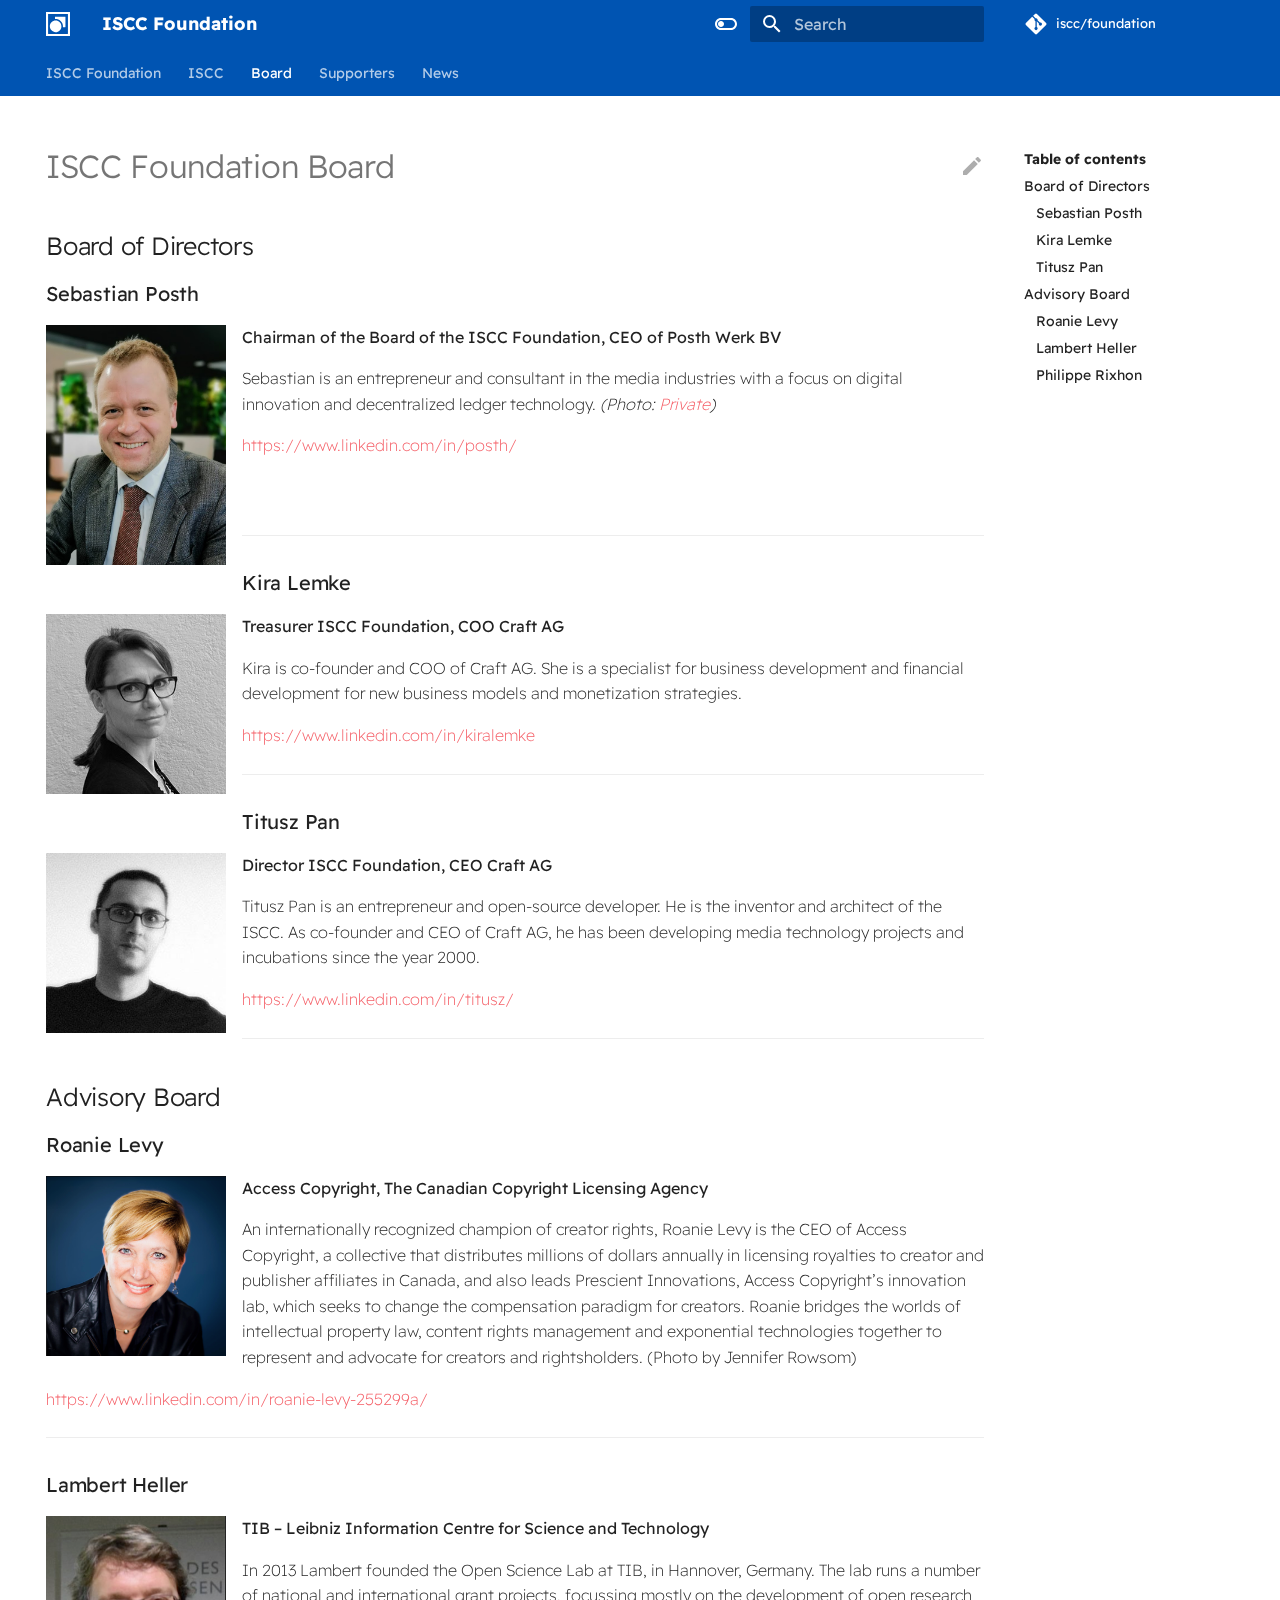
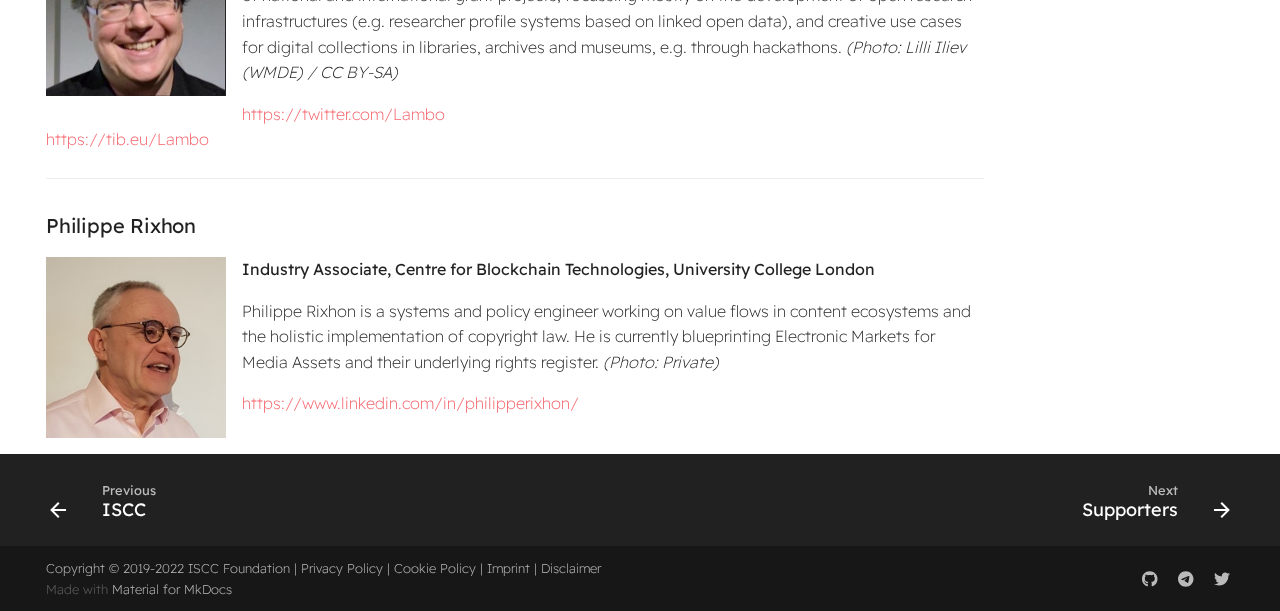
==== commit 61b46bd6: "Deployed c5dbbd6 with MkDocs version: 1.3.1" ====
--- a/board/index.html
+++ b/board/index.html
@@ -6,7 +6,7 @@
       <meta charset="utf-8">
       <meta name="viewport" content="width=device-width,initial-scale=1">
       
-        <meta name="description" content="An open, decentralized content identifier">
+        <meta name="description" content="Open and decentralized content identification.">
       
       
         <meta name="author" content="Sebastian Posth, Titusz Pan">
@@ -15,40 +15,45 @@
         <link rel="canonical" href="https://iscc.foundation/board/">
       
       <link rel="icon" href="../images/iscc-logo-icon-black.svg">
-      <meta name="generator" content="mkdocs-1.2.3, mkdocs-material-8.1.11">
-    
-    
-      
-        <title>Board Members - ISCC Foundation</title>
-      
-    
-    
-      <link rel="stylesheet" href="../assets/stylesheets/main.50e68009.min.css">
-      
-        
-        <link rel="stylesheet" href="../assets/stylesheets/palette.e6a45f82.min.css">
-        
-      
-    
-    
-    
-      
+      <meta name="generator" content="mkdocs-1.3.1, mkdocs-material-8.4.2">
+    
+    
+      
+        <title>Board - ISCC Foundation</title>
+      
+    
+    
+      <link rel="stylesheet" href="../assets/stylesheets/main.69437709.min.css">
+      
+        
+        <link rel="stylesheet" href="../assets/stylesheets/palette.cbb835fc.min.css">
+        
+      
+      
+    
+    
+    
+      
+        
         
         <link rel="preconnect" href="https://fonts.gstatic.com" crossorigin>
-        <link rel="stylesheet" href="https://fonts.googleapis.com/css?family=Readex+Pro:300,400,400i,700%7CJetBrains+Mono&display=fallback">
+        <link rel="stylesheet" href="https://fonts.googleapis.com/css?family=Readex+Pro:300,300i,400,400i,700,700i%7CJetBrains+Mono:400,400i,700,700i&display=fallback">
         <style>:root{--md-text-font:"Readex Pro";--md-code-font:"JetBrains Mono"}</style>
       
     
     
       <link rel="stylesheet" href="../styles/extra.css">
     
-    <script>__md_scope=new URL("..",location),__md_get=(e,_=localStorage,t=__md_scope)=>JSON.parse(_.getItem(t.pathname+"."+e)),__md_set=(e,_,t=localStorage,a=__md_scope)=>{try{t.setItem(a.pathname+"."+e,JSON.stringify(_))}catch(e){}}</script>
+    <script>__md_scope=new URL("..",location),__md_hash=e=>[...e].reduce((e,_)=>(e<<5)-e+_.charCodeAt(0),0),__md_get=(e,_=localStorage,t=__md_scope)=>JSON.parse(_.getItem(t.pathname+"."+e)),__md_set=(e,_,t=localStorage,a=__md_scope)=>{try{t.setItem(a.pathname+"."+e,JSON.stringify(_))}catch(e){}}</script>
     
       
   
 
 
   <script defer data-domain="iscc.foundation" src="https://stats.iscc.codes/js/plausible.js"></script>
+  
+    <script>"undefined"!=typeof __md_analytics&&__md_analytics()</script>
+  
 
     
     
@@ -94,7 +99,7 @@
 
     </a>
     <label class="md-header__button md-icon" for="__drawer">
-      <svg xmlns="http://www.w3.org/2000/svg" viewBox="0 0 24 24"><path d="M3 6h18v2H3V6m0 5h18v2H3v-2m0 5h18v2H3v-2z"/></svg>
+      <svg xmlns="http://www.w3.org/2000/svg" viewBox="0 0 24 24"><path d="M3 6h18v2H3V6m0 5h18v2H3v-2m0 5h18v2H3v-2Z"/></svg>
     </label>
     <div class="md-header__title" data-md-component="header-title">
       <div class="md-header__ellipsis">
@@ -106,7 +111,7 @@
         <div class="md-header__topic" data-md-component="header-topic">
           <span class="md-ellipsis">
             
-              Board Members
+              Board
             
           </span>
         </div>
@@ -129,7 +134,7 @@
           <input class="md-option" data-md-color-media="" data-md-color-scheme="slate" data-md-color-primary="" data-md-color-accent=""  aria-label="Switch to light mode"  type="radio" name="__palette" id="__palette_2">
           
             <label class="md-header__button md-icon" title="Switch to light mode" for="__palette_1" hidden>
-              <svg xmlns="http://www.w3.org/2000/svg" viewBox="0 0 24 24"><path d="M17 7H7a5 5 0 0 0-5 5 5 5 0 0 0 5 5h10a5 5 0 0 0 5-5 5 5 0 0 0-5-5m0 8a3 3 0 0 1-3-3 3 3 0 0 1 3-3 3 3 0 0 1 3 3 3 3 0 0 1-3 3z"/></svg>
+              <svg xmlns="http://www.w3.org/2000/svg" viewBox="0 0 24 24"><path d="M17 7H7a5 5 0 0 0-5 5 5 5 0 0 0 5 5h10a5 5 0 0 0 5-5 5 5 0 0 0-5-5m0 8a3 3 0 0 1-3-3 3 3 0 0 1 3-3 3 3 0 0 1 3 3 3 3 0 0 1-3 3Z"/></svg>
             </label>
           
         
@@ -138,7 +143,7 @@
     
     
       <label class="md-header__button md-icon" for="__search">
-        <svg xmlns="http://www.w3.org/2000/svg" viewBox="0 0 24 24"><path d="M9.5 3A6.5 6.5 0 0 1 16 9.5c0 1.61-.59 3.09-1.56 4.23l.27.27h.79l5 5-1.5 1.5-5-5v-.79l-.27-.27A6.516 6.516 0 0 1 9.5 16 6.5 6.5 0 0 1 3 9.5 6.5 6.5 0 0 1 9.5 3m0 2C7 5 5 7 5 9.5S7 14 9.5 14 14 12 14 9.5 12 5 9.5 5z"/></svg>
+        <svg xmlns="http://www.w3.org/2000/svg" viewBox="0 0 24 24"><path d="M9.5 3A6.5 6.5 0 0 1 16 9.5c0 1.61-.59 3.09-1.56 4.23l.27.27h.79l5 5-1.5 1.5-5-5v-.79l-.27-.27A6.516 6.516 0 0 1 9.5 16 6.5 6.5 0 0 1 3 9.5 6.5 6.5 0 0 1 9.5 3m0 2C7 5 5 7 5 9.5S7 14 9.5 14 14 12 14 9.5 12 5 9.5 5Z"/></svg>
       </label>
       <div class="md-search" data-md-component="search" role="dialog">
   <label class="md-search__overlay" for="__search"></label>
@@ -146,13 +151,13 @@
     <form class="md-search__form" name="search">
       <input type="text" class="md-search__input" name="query" aria-label="Search" placeholder="Search" autocapitalize="off" autocorrect="off" autocomplete="off" spellcheck="false" data-md-component="search-query" required>
       <label class="md-search__icon md-icon" for="__search">
-        <svg xmlns="http://www.w3.org/2000/svg" viewBox="0 0 24 24"><path d="M9.5 3A6.5 6.5 0 0 1 16 9.5c0 1.61-.59 3.09-1.56 4.23l.27.27h.79l5 5-1.5 1.5-5-5v-.79l-.27-.27A6.516 6.516 0 0 1 9.5 16 6.5 6.5 0 0 1 3 9.5 6.5 6.5 0 0 1 9.5 3m0 2C7 5 5 7 5 9.5S7 14 9.5 14 14 12 14 9.5 12 5 9.5 5z"/></svg>
-        <svg xmlns="http://www.w3.org/2000/svg" viewBox="0 0 24 24"><path d="M20 11v2H8l5.5 5.5-1.42 1.42L4.16 12l7.92-7.92L13.5 5.5 8 11h12z"/></svg>
+        <svg xmlns="http://www.w3.org/2000/svg" viewBox="0 0 24 24"><path d="M9.5 3A6.5 6.5 0 0 1 16 9.5c0 1.61-.59 3.09-1.56 4.23l.27.27h.79l5 5-1.5 1.5-5-5v-.79l-.27-.27A6.516 6.516 0 0 1 9.5 16 6.5 6.5 0 0 1 3 9.5 6.5 6.5 0 0 1 9.5 3m0 2C7 5 5 7 5 9.5S7 14 9.5 14 14 12 14 9.5 12 5 9.5 5Z"/></svg>
+        <svg xmlns="http://www.w3.org/2000/svg" viewBox="0 0 24 24"><path d="M20 11v2H8l5.5 5.5-1.42 1.42L4.16 12l7.92-7.92L13.5 5.5 8 11h12Z"/></svg>
       </label>
       <nav class="md-search__options" aria-label="Search">
         
         <button type="reset" class="md-search__icon md-icon" aria-label="Clear" tabindex="-1">
-          <svg xmlns="http://www.w3.org/2000/svg" viewBox="0 0 24 24"><path d="M19 6.41 17.59 5 12 10.59 6.41 5 5 6.41 10.59 12 5 17.59 6.41 19 12 13.41 17.59 19 19 17.59 13.41 12 19 6.41z"/></svg>
+          <svg xmlns="http://www.w3.org/2000/svg" viewBox="0 0 24 24"><path d="M19 6.41 17.59 5 12 10.59 6.41 5 5 6.41 10.59 12 5 17.59 6.41 19 12 13.41 17.59 19 19 17.59 13.41 12 19 6.41Z"/></svg>
         </button>
       </nav>
       
@@ -172,10 +177,10 @@
     
     
       <div class="md-header__source">
-        <a href="https://github.com/iscc/foundation/" title="Go to repository" class="md-source" data-md-component="source">
+        <a href="https://github.com/iscc/foundation" title="Go to repository" class="md-source" data-md-component="source">
   <div class="md-source__icon md-icon">
     
-    <svg xmlns="http://www.w3.org/2000/svg" viewBox="0 0 448 512"><!--! Font Awesome Free 6.0.0 by @fontawesome - https://fontawesome.com License - https://fontawesome.com/license/free (Icons: CC BY 4.0, Fonts: SIL OFL 1.1, Code: MIT License) Copyright 2022 Fonticons, Inc.--><path d="M439.55 236.05 244 40.45a28.87 28.87 0 0 0-40.81 0l-40.66 40.63 51.52 51.52c27.06-9.14 52.68 16.77 43.39 43.68l49.66 49.66c34.23-11.8 61.18 31 35.47 56.69-26.49 26.49-70.21-2.87-56-37.34L240.22 199v121.85c25.3 12.54 22.26 41.85 9.08 55a34.34 34.34 0 0 1-48.55 0c-17.57-17.6-11.07-46.91 11.25-56v-123c-20.8-8.51-24.6-30.74-18.64-45L142.57 101 8.45 235.14a28.86 28.86 0 0 0 0 40.81l195.61 195.6a28.86 28.86 0 0 0 40.8 0l194.69-194.69a28.86 28.86 0 0 0 0-40.81z"/></svg>
+    <svg xmlns="http://www.w3.org/2000/svg" viewBox="0 0 448 512"><!--! Font Awesome Free 6.1.2 by @fontawesome - https://fontawesome.com License - https://fontawesome.com/license/free (Icons: CC BY 4.0, Fonts: SIL OFL 1.1, Code: MIT License) Copyright 2022 Fonticons, Inc.--><path d="M439.55 236.05 244 40.45a28.87 28.87 0 0 0-40.81 0l-40.66 40.63 51.52 51.52c27.06-9.14 52.68 16.77 43.39 43.68l49.66 49.66c34.23-11.8 61.18 31 35.47 56.69-26.49 26.49-70.21-2.87-56-37.34L240.22 199v121.85c25.3 12.54 22.26 41.85 9.08 55a34.34 34.34 0 0 1-48.55 0c-17.57-17.6-11.07-46.91 11.25-56v-123c-20.8-8.51-24.6-30.74-18.64-45L142.57 101 8.45 235.14a28.86 28.86 0 0 0 0 40.81l195.61 195.6a28.86 28.86 0 0 0 40.8 0l194.69-194.69a28.86 28.86 0 0 0 0-40.81z"/></svg>
   </div>
   <div class="md-source__repository">
     iscc/foundation
@@ -192,6 +197,81 @@
       
         
           
+            
+<nav class="md-tabs" aria-label="Tabs" data-md-component="tabs">
+  <div class="md-tabs__inner md-grid">
+    <ul class="md-tabs__list">
+      
+        
+  
+  
+
+
+  <li class="md-tabs__item">
+    <a href=".." class="md-tabs__link">
+      ISCC Foundation
+    </a>
+  </li>
+
+      
+        
+  
+  
+
+
+  <li class="md-tabs__item">
+    <a href="../iscc/" class="md-tabs__link">
+      ISCC
+    </a>
+  </li>
+
+      
+        
+  
+  
+    
+  
+
+
+  <li class="md-tabs__item">
+    <a href="./" class="md-tabs__link md-tabs__link--active">
+      Board
+    </a>
+  </li>
+
+      
+        
+  
+  
+
+
+  <li class="md-tabs__item">
+    <a href="../support/" class="md-tabs__link">
+      Supporters
+    </a>
+  </li>
+
+      
+        
+  
+  
+
+
+  
+  
+  
+    <li class="md-tabs__item">
+      <a href="../news/2020-02-16/" class="md-tabs__link">
+        News
+      </a>
+    </li>
+  
+
+      
+    </ul>
+  </div>
+</nav>
+          
         
       
       <main class="md-main" data-md-component="main">
@@ -199,13 +279,17 @@
           
             
               
-              <div class="md-sidebar md-sidebar--primary" data-md-component="sidebar" data-md-type="navigation" >
+                
+              
+              <div class="md-sidebar md-sidebar--primary" data-md-component="sidebar" data-md-type="navigation" hidden>
                 <div class="md-sidebar__scrollwrap">
                   <div class="md-sidebar__inner">
                     
 
-
-<nav class="md-nav md-nav--primary" aria-label="Navigation" data-md-level="0">
+  
+
+
+<nav class="md-nav md-nav--primary md-nav--lifted" aria-label="Navigation" data-md-level="0">
   <label class="md-nav__title" for="__drawer">
     <a href=".." title="ISCC Foundation" class="md-nav__button md-logo" aria-label="ISCC Foundation" data-md-component="logo">
       
@@ -216,10 +300,10 @@
   </label>
   
     <div class="md-nav__source">
-      <a href="https://github.com/iscc/foundation/" title="Go to repository" class="md-source" data-md-component="source">
+      <a href="https://github.com/iscc/foundation" title="Go to repository" class="md-source" data-md-component="source">
   <div class="md-source__icon md-icon">
     
-    <svg xmlns="http://www.w3.org/2000/svg" viewBox="0 0 448 512"><!--! Font Awesome Free 6.0.0 by @fontawesome - https://fontawesome.com License - https://fontawesome.com/license/free (Icons: CC BY 4.0, Fonts: SIL OFL 1.1, Code: MIT License) Copyright 2022 Fonticons, Inc.--><path d="M439.55 236.05 244 40.45a28.87 28.87 0 0 0-40.81 0l-40.66 40.63 51.52 51.52c27.06-9.14 52.68 16.77 43.39 43.68l49.66 49.66c34.23-11.8 61.18 31 35.47 56.69-26.49 26.49-70.21-2.87-56-37.34L240.22 199v121.85c25.3 12.54 22.26 41.85 9.08 55a34.34 34.34 0 0 1-48.55 0c-17.57-17.6-11.07-46.91 11.25-56v-123c-20.8-8.51-24.6-30.74-18.64-45L142.57 101 8.45 235.14a28.86 28.86 0 0 0 0 40.81l195.61 195.6a28.86 28.86 0 0 0 40.8 0l194.69-194.69a28.86 28.86 0 0 0 0-40.81z"/></svg>
+    <svg xmlns="http://www.w3.org/2000/svg" viewBox="0 0 448 512"><!--! Font Awesome Free 6.1.2 by @fontawesome - https://fontawesome.com License - https://fontawesome.com/license/free (Icons: CC BY 4.0, Fonts: SIL OFL 1.1, Code: MIT License) Copyright 2022 Fonticons, Inc.--><path d="M439.55 236.05 244 40.45a28.87 28.87 0 0 0-40.81 0l-40.66 40.63 51.52 51.52c27.06-9.14 52.68 16.77 43.39 43.68l49.66 49.66c34.23-11.8 61.18 31 35.47 56.69-26.49 26.49-70.21-2.87-56-37.34L240.22 199v121.85c25.3 12.54 22.26 41.85 9.08 55a34.34 34.34 0 0 1-48.55 0c-17.57-17.6-11.07-46.91 11.25-56v-123c-20.8-8.51-24.6-30.74-18.64-45L142.57 101 8.45 235.14a28.86 28.86 0 0 0 0 40.81l195.61 195.6a28.86 28.86 0 0 0 40.8 0l194.69-194.69a28.86 28.86 0 0 0 0-40.81z"/></svg>
   </div>
   <div class="md-source__repository">
     iscc/foundation
@@ -237,8 +321,8 @@
   
   
     <li class="md-nav__item">
-      <a href="../iscc/" class="md-nav__link">
-        About ISCC
+      <a href=".." class="md-nav__link">
+        ISCC Foundation
       </a>
     </li>
   
@@ -252,8 +336,8 @@
   
   
     <li class="md-nav__item">
-      <a href=".." class="md-nav__link">
-        About the Foundation
+      <a href="../iscc/" class="md-nav__link">
+        ISCC
       </a>
     </li>
   
@@ -277,12 +361,12 @@
       
       
         <label class="md-nav__link md-nav__link--active" for="__toc">
-          Board Members
+          Board
           <span class="md-nav__icon md-icon"></span>
         </label>
       
       <a href="./" class="md-nav__link md-nav__link--active">
-        Board Members
+        Board
       </a>
       
         
@@ -305,6 +389,33 @@
     Board of Directors
   </a>
   
+    <nav class="md-nav" aria-label="Board of Directors">
+      <ul class="md-nav__list">
+        
+          <li class="md-nav__item">
+  <a href="#sebastian-posth" class="md-nav__link">
+    Sebastian Posth
+  </a>
+  
+</li>
+        
+          <li class="md-nav__item">
+  <a href="#kira-lemke" class="md-nav__link">
+    Kira Lemke
+  </a>
+  
+</li>
+        
+          <li class="md-nav__item">
+  <a href="#titusz-pan" class="md-nav__link">
+    Titusz Pan
+  </a>
+  
+</li>
+        
+      </ul>
+    </nav>
+  
 </li>
       
         <li class="md-nav__item">
@@ -312,6 +423,33 @@
     Advisory Board
   </a>
   
+    <nav class="md-nav" aria-label="Advisory Board">
+      <ul class="md-nav__list">
+        
+          <li class="md-nav__item">
+  <a href="#roanie-levy" class="md-nav__link">
+    Roanie Levy
+  </a>
+  
+</li>
+        
+          <li class="md-nav__item">
+  <a href="#lambert-heller" class="md-nav__link">
+    Lambert Heller
+  </a>
+  
+</li>
+        
+          <li class="md-nav__item">
+  <a href="#philippe-rixhon" class="md-nav__link">
+    Philippe Rixhon
+  </a>
+  
+</li>
+        
+      </ul>
+    </nav>
+  
 </li>
       
     </ul>
@@ -331,7 +469,7 @@
   
     <li class="md-nav__item">
       <a href="../support/" class="md-nav__link">
-        Become a Supporter
+        Supporters
       </a>
     </li>
   
@@ -348,15 +486,9 @@
     <li class="md-nav__item md-nav__item--nested">
       
       
-        <input class="md-nav__toggle md-toggle" data-md-toggle="__nav_5" data-md-state="indeterminate" type="checkbox" id="__nav_5" checked>
-      
-      
-      
-        
-          
-        
-          
-        
+        <input class="md-nav__toggle md-toggle" data-md-toggle="__nav_5" type="checkbox" id="__nav_5" >
+      
+      
       
       
         <label class="md-nav__link" for="__nav_5">
@@ -413,6 +545,8 @@
             
             
               
+                
+              
               <div class="md-sidebar md-sidebar--secondary" data-md-component="sidebar" data-md-type="toc" >
                 <div class="md-sidebar__scrollwrap">
                   <div class="md-sidebar__inner">
@@ -436,12 +570,66 @@
     Board of Directors
   </a>
   
+    <nav class="md-nav" aria-label="Board of Directors">
+      <ul class="md-nav__list">
+        
+          <li class="md-nav__item">
+  <a href="#sebastian-posth" class="md-nav__link">
+    Sebastian Posth
+  </a>
+  
+</li>
+        
+          <li class="md-nav__item">
+  <a href="#kira-lemke" class="md-nav__link">
+    Kira Lemke
+  </a>
+  
+</li>
+        
+          <li class="md-nav__item">
+  <a href="#titusz-pan" class="md-nav__link">
+    Titusz Pan
+  </a>
+  
+</li>
+        
+      </ul>
+    </nav>
+  
 </li>
       
         <li class="md-nav__item">
   <a href="#advisory-board" class="md-nav__link">
     Advisory Board
   </a>
+  
+    <nav class="md-nav" aria-label="Advisory Board">
+      <ul class="md-nav__list">
+        
+          <li class="md-nav__item">
+  <a href="#roanie-levy" class="md-nav__link">
+    Roanie Levy
+  </a>
+  
+</li>
+        
+          <li class="md-nav__item">
+  <a href="#lambert-heller" class="md-nav__link">
+    Lambert Heller
+  </a>
+  
+</li>
+        
+          <li class="md-nav__item">
+  <a href="#philippe-rixhon" class="md-nav__link">
+    Philippe Rixhon
+  </a>
+  
+</li>
+        
+      </ul>
+    </nav>
   
 </li>
       
@@ -457,107 +645,126 @@
             <article class="md-content__inner md-typeset">
               
                 
-<a href="https://github.com/iscc/foundation/edit/main/docs/board.md" title="Edit this page" class="md-content__button md-icon">
-  <svg xmlns="http://www.w3.org/2000/svg" viewBox="0 0 24 24"><path d="M20.71 7.04c.39-.39.39-1.04 0-1.41l-2.34-2.34c-.37-.39-1.02-.39-1.41 0l-1.84 1.83 3.75 3.75M3 17.25V21h3.75L17.81 9.93l-3.75-3.75L3 17.25z"/></svg>
-</a>
+  <a href="https://github.com/iscc/foundation/edit/main/docs/board.md" title="Edit this page" class="md-content__button md-icon">
+    <svg xmlns="http://www.w3.org/2000/svg" viewBox="0 0 24 24"><path d="M20.71 7.04c.39-.39.39-1.04 0-1.41l-2.34-2.34c-.37-.39-1.02-.39-1.41 0l-1.84 1.83 3.75 3.75M3 17.25V21h3.75L17.81 9.93l-3.75-3.75L3 17.25Z"/></svg>
+  </a>
+
 
 
 <h1 id="iscc-foundation-board">ISCC Foundation Board<a class="headerlink" href="#iscc-foundation-board" title="Permanent link">#</a></h1>
 <h2 id="board-of-directors">Board of Directors<a class="headerlink" href="#board-of-directors" title="Permanent link">#</a></h2>
-<div class="tabbed-set" data-tabs="1:1"><input checked="checked" id="__tabbed_1_1" name="__tabbed_1" type="radio" /><label for="__tabbed_1_1">Sebastian Posth</label><div class="tabbed-content">
+<h3 id="sebastian-posth">Sebastian Posth<a class="headerlink" href="#sebastian-posth" title="Permanent link">#</a></h3>
 <p><img align="left" alt="Sebastian Posth" src="../images/board-sp.jpg" width="180" /></p>
-<p><strong>CEO of Posth Werk BV, Chairman of the Board of the ISCC Foundation</strong></p>
-<p>Sebastian is an entrepreneur and consultant in the media industries with a focus on digital innovation and decentralized ledger technology. <em>(Photo: <a href="https://posth.me/about-me/">Private</a>)</em></p>
-<p><a href="https://www.linkedin.com/in/posth/">https://www.linkedin.com/in/posth/</a></p>
-</div>
-</div>
+<p><strong>Chairman of the Board of the ISCC Foundation, CEO of Posth Werk BV</strong></p>
+<p>Sebastian is an entrepreneur and consultant in the media industries with a focus on digital
+innovation and decentralized ledger technology. <em>(Photo: <a href="https://posth.me/about-me/">Private</a>)</em></p>
+<p><a href="https://www.linkedin.com/in/posth/">https://www.linkedin.com/in/posth/</a><br><br><br></p>
 <hr>
 
-<div class="tabbed-set" data-tabs="2:1"><input checked="checked" id="__tabbed_2_1" name="__tabbed_2" type="radio" /><label for="__tabbed_2_1">Kira Lemke</label><div class="tabbed-content">
+<h3 id="kira-lemke">Kira Lemke<a class="headerlink" href="#kira-lemke" title="Permanent link">#</a></h3>
 <p><img align="left" alt="Kira Lemke" src="../images/board-kl.jpg" width="180" /></p>
 <p><strong>Treasurer ISCC Foundation, COO Craft AG</strong></p>
-<p>Kira is co-founder and COO of Craft AG. She is a specialist for business development and financial development for new business models and monetization strategies.</p>
+<p>Kira is co-founder and COO of Craft AG. She is a specialist for business development and financial
+development for new business models and monetization strategies.</p>
 <p><a href="https://www.linkedin.com/in/kiralemke">https://www.linkedin.com/in/kiralemke</a></p>
-</div>
-</div>
 <hr>
 
-<div class="tabbed-set" data-tabs="3:1"><input checked="checked" id="__tabbed_3_1" name="__tabbed_3" type="radio" /><label for="__tabbed_3_1">Titusz Pan</label><div class="tabbed-content">
+<h3 id="titusz-pan">Titusz Pan<a class="headerlink" href="#titusz-pan" title="Permanent link">#</a></h3>
 <p><img align="left" alt="Titusz Pan" src="../images/board-tp.jpg" width="180" /></p>
 <p><strong>Director ISCC Foundation, CEO Craft AG</strong></p>
-<p>Titusz Pan is an entrepreneur and open-source developer. He is the inventor and architect of the ISCC. As co-founder and CEO of Craft AG, he has been developing media technology projects and incubations since the year 2000.</p>
+<p>Titusz Pan is an entrepreneur and open-source developer. He is the inventor and architect of the
+ISCC. As co-founder and CEO of Craft AG, he has been developing media technology projects and
+incubations since the year 2000.</p>
 <p><a href="https://www.linkedin.com/in/titusz/">https://www.linkedin.com/in/titusz/</a></p>
-</div>
-</div>
 <hr>
 
 <h2 id="advisory-board">Advisory Board<a class="headerlink" href="#advisory-board" title="Permanent link">#</a></h2>
-<div class="tabbed-set" data-tabs="4:1"><input checked="checked" id="__tabbed_4_1" name="__tabbed_4" type="radio" /><label for="__tabbed_4_1">Roanie Levy</label><div class="tabbed-content">
+<h3 id="roanie-levy">Roanie Levy<a class="headerlink" href="#roanie-levy" title="Permanent link">#</a></h3>
 <p><img align="left" alt="Roany Levy" src="../images/board-rl.jpg" width="180" /></p>
 <p><strong>Access Copyright, The Canadian Copyright Licensing Agency</strong></p>
-<p>An internationally recognized champion of creator rights, Roanie Levy is the CEO of Access Copyright, a collective that distributes millions of dollars annually in licensing royalties to creator and publisher affiliates in Canada, and also leads Prescient Innovations, Access Copyright’s innovation lab, which seeks to change the compensation paradigm for creators. Roanie bridges the worlds of intellectual property law, content rights management and exponential technologies together to represent and advocate for creators and rightsholders. (Photo by Jennifer Rowsom)</p>
+<p>An internationally recognized champion of creator rights, Roanie Levy is the CEO of Access
+Copyright, a collective that distributes millions of dollars annually in licensing royalties to
+creator and publisher affiliates in Canada, and also leads Prescient Innovations, Access Copyright’s
+innovation lab, which seeks to change the compensation paradigm for creators. Roanie bridges the
+worlds of intellectual property law, content rights management and exponential technologies together
+to represent and advocate for creators and rightsholders. (Photo by Jennifer Rowsom)</p>
 <p><a href="https://www.linkedin.com/in/roanie-levy-255299a/">https://www.linkedin.com/in/roanie-levy-255299a/</a></p>
-</div>
-</div>
 <hr>
 
-<div class="tabbed-set" data-tabs="5:1"><input checked="checked" id="__tabbed_5_1" name="__tabbed_5" type="radio" /><label for="__tabbed_5_1">Lambert Heller</label><div class="tabbed-content">
+<h3 id="lambert-heller">Lambert Heller<a class="headerlink" href="#lambert-heller" title="Permanent link">#</a></h3>
 <p><img align="left" alt="Lambert Heller" src="../images/board-lh.jpg" width="180" /></p>
 <p><strong>TIB – Leibniz Information Centre for Science and Technology</strong></p>
-<p>In 2013 Lambert founded the Open Science Lab at TIB, in Hannover, Germany. The lab runs a number of national and international grant projects, focussing mostly on the development of open research infrastructures (e.g. researcher profile systems based on linked open data), and creative use cases for digital collections in libraries, archives and museums, e.g. through hackathons. <em>(Photo: Lilli Iliev (WMDE) / CC BY-SA)</em></p>
-<p><a href="https://twitter.com/Lambo">https://twitter.com/Lambo</a><br>
-<a href="https://tib.eu/Lambo">https://tib.eu/Lambo</a></p>
-</div>
-</div>
+<p>In 2013 Lambert founded the Open Science Lab at TIB, in Hannover, Germany. The lab runs a number of
+national and international grant projects, focussing mostly on the development of open research
+infrastructures (e.g. researcher profile systems based on linked open data), and creative use cases
+for digital collections in libraries, archives and museums, e.g. through hackathons. <em>(Photo: Lilli
+Iliev (WMDE) / CC BY-SA)</em></p>
+<p><a href="https://twitter.com/Lambo">https://twitter.com/Lambo</a><br> <a href="https://tib.eu/Lambo">https://tib.eu/Lambo</a></p>
 <hr>
 
-<div class="tabbed-set" data-tabs="6:1"><input checked="checked" id="__tabbed_6_1" name="__tabbed_6" type="radio" /><label for="__tabbed_6_1">Philippe Rixhon</label><div class="tabbed-content">
+<h3 id="philippe-rixhon">Philippe Rixhon<a class="headerlink" href="#philippe-rixhon" title="Permanent link">#</a></h3>
 <p><img align="left" alt="Philippe Rixhon" src="../images/board-pr.jpg" width="180" /></p>
 <p><strong>Industry Associate, Centre for Blockchain Technologies, University College London</strong></p>
-<p>Philippe Rixhon is a systems and policy engineer working on value flows in content ecosystems and the holistic implementation of copyright law. He is currently blueprinting Electronic Markets for Media Assets and their underlying rights register. <em>(Photo: Private)</em></p>
+<p>Philippe Rixhon is a systems and policy engineer working on value flows in content ecosystems and
+the holistic implementation of copyright law. He is currently blueprinting Electronic Markets for
+Media Assets and their underlying rights register. <em>(Photo: Private)</em></p>
 <p><a href="https://www.linkedin.com/in/philipperixhon/">https://www.linkedin.com/in/philipperixhon/</a></p>
-</div>
-</div>
+
+
+  
+
+
+  
+
 
               
             </article>
+            
           </div>
         </div>
         
+          <a href="#" class="md-top md-icon" data-md-component="top" hidden>
+            <svg xmlns="http://www.w3.org/2000/svg" viewBox="0 0 24 24"><path d="M13 20h-2V8l-5.5 5.5-1.42-1.42L12 4.16l7.92 7.92-1.42 1.42L13 8v12Z"/></svg>
+            Back to top
+          </a>
+        
       </main>
       
         <footer class="md-footer">
   
-    <nav class="md-footer__inner md-grid" aria-label="Footer">
-      
-        
-        <a href=".." class="md-footer__link md-footer__link--prev" aria-label="Previous: About the Foundation" rel="prev">
+    
+      
+    
+    <nav class="md-footer__inner md-grid" aria-label="Footer" >
+      
+        
+        <a href="../iscc/" class="md-footer__link md-footer__link--prev" aria-label="Previous: ISCC" rel="prev">
           <div class="md-footer__button md-icon">
-            <svg xmlns="http://www.w3.org/2000/svg" viewBox="0 0 24 24"><path d="M20 11v2H8l5.5 5.5-1.42 1.42L4.16 12l7.92-7.92L13.5 5.5 8 11h12z"/></svg>
+            <svg xmlns="http://www.w3.org/2000/svg" viewBox="0 0 24 24"><path d="M20 11v2H8l5.5 5.5-1.42 1.42L4.16 12l7.92-7.92L13.5 5.5 8 11h12Z"/></svg>
           </div>
           <div class="md-footer__title">
             <div class="md-ellipsis">
               <span class="md-footer__direction">
                 Previous
               </span>
-              About the Foundation
+              ISCC
             </div>
           </div>
         </a>
       
       
         
-        <a href="../support/" class="md-footer__link md-footer__link--next" aria-label="Next: Become a Supporter" rel="next">
+        <a href="../support/" class="md-footer__link md-footer__link--next" aria-label="Next: Supporters" rel="next">
           <div class="md-footer__title">
             <div class="md-ellipsis">
               <span class="md-footer__direction">
                 Next
               </span>
-              Become a Supporter
+              Supporters
             </div>
           </div>
           <div class="md-footer__button md-icon">
-            <svg xmlns="http://www.w3.org/2000/svg" viewBox="0 0 24 24"><path d="M4 11v2h12l-5.5 5.5 1.42 1.42L19.84 12l-7.92-7.92L10.5 5.5 16 11H4z"/></svg>
+            <svg xmlns="http://www.w3.org/2000/svg" viewBox="0 0 24 24"><path d="M4 11v2h12l-5.5 5.5 1.42 1.42L19.84 12l-7.92-7.92L10.5 5.5 16 11H4Z"/></svg>
           </div>
         </a>
       
@@ -568,7 +775,7 @@
       <div class="md-copyright">
   
     <div class="md-copyright__highlight">
-      Copyright © 2019-2022 ISCC Foundation | <a href="https://iscc.foundation/privacy">Privacy Policy</a> | <a href="https://iscc.foundation/cookies">Cookie Policy</a> | <a href="https://iscc.foundation/imprint">Imprint</a> | <a href="https://iscc.foundation/disclaimer">Disclaimer</a>
+      Copyright © 2019-2022 ISCC Foundation | <a href="/privacy">Privacy Policy</a> | <a href="/cookies">Cookie Policy</a> | <a href="/imprint">Imprint</a> | <a href="/disclaimer">Disclaimer</a>
     </div>
   
   
@@ -587,7 +794,7 @@
       
     
     <a href="https://github.com/iscc" target="_blank" rel="noopener" title="github.com" class="md-social__link">
-      <svg xmlns="http://www.w3.org/2000/svg" viewBox="0 0 496 512"><!--! Font Awesome Free 6.0.0 by @fontawesome - https://fontawesome.com License - https://fontawesome.com/license/free (Icons: CC BY 4.0, Fonts: SIL OFL 1.1, Code: MIT License) Copyright 2022 Fonticons, Inc.--><path d="M165.9 397.4c0 2-2.3 3.6-5.2 3.6-3.3.3-5.6-1.3-5.6-3.6 0-2 2.3-3.6 5.2-3.6 3-.3 5.6 1.3 5.6 3.6zm-31.1-4.5c-.7 2 1.3 4.3 4.3 4.9 2.6 1 5.6 0 6.2-2s-1.3-4.3-4.3-5.2c-2.6-.7-5.5.3-6.2 2.3zm44.2-1.7c-2.9.7-4.9 2.6-4.6 4.9.3 2 2.9 3.3 5.9 2.6 2.9-.7 4.9-2.6 4.6-4.6-.3-1.9-3-3.2-5.9-2.9zM244.8 8C106.1 8 0 113.3 0 252c0 110.9 69.8 205.8 169.5 239.2 12.8 2.3 17.3-5.6 17.3-12.1 0-6.2-.3-40.4-.3-61.4 0 0-70 15-84.7-29.8 0 0-11.4-29.1-27.8-36.6 0 0-22.9-15.7 1.6-15.4 0 0 24.9 2 38.6 25.8 21.9 38.6 58.6 27.5 72.9 20.9 2.3-16 8.8-27.1 16-33.7-55.9-6.2-112.3-14.3-112.3-110.5 0-27.5 7.6-41.3 23.6-58.9-2.6-6.5-11.1-33.3 2.6-67.9 20.9-6.5 69 27 69 27 20-5.6 41.5-8.5 62.8-8.5s42.8 2.9 62.8 8.5c0 0 48.1-33.6 69-27 13.7 34.7 5.2 61.4 2.6 67.9 16 17.7 25.8 31.5 25.8 58.9 0 96.5-58.9 104.2-114.8 110.5 9.2 7.9 17 22.9 17 46.4 0 33.7-.3 75.4-.3 83.6 0 6.5 4.6 14.4 17.3 12.1C428.2 457.8 496 362.9 496 252 496 113.3 383.5 8 244.8 8zM97.2 352.9c-1.3 1-1 3.3.7 5.2 1.6 1.6 3.9 2.3 5.2 1 1.3-1 1-3.3-.7-5.2-1.6-1.6-3.9-2.3-5.2-1zm-10.8-8.1c-.7 1.3.3 2.9 2.3 3.9 1.6 1 3.6.7 4.3-.7.7-1.3-.3-2.9-2.3-3.9-2-.6-3.6-.3-4.3.7zm32.4 35.6c-1.6 1.3-1 4.3 1.3 6.2 2.3 2.3 5.2 2.6 6.5 1 1.3-1.3.7-4.3-1.3-6.2-2.2-2.3-5.2-2.6-6.5-1zm-11.4-14.7c-1.6 1-1.6 3.6 0 5.9 1.6 2.3 4.3 3.3 5.6 2.3 1.6-1.3 1.6-3.9 0-6.2-1.4-2.3-4-3.3-5.6-2z"/></svg>
+      <svg xmlns="http://www.w3.org/2000/svg" viewBox="0 0 496 512"><!--! Font Awesome Free 6.1.2 by @fontawesome - https://fontawesome.com License - https://fontawesome.com/license/free (Icons: CC BY 4.0, Fonts: SIL OFL 1.1, Code: MIT License) Copyright 2022 Fonticons, Inc.--><path d="M165.9 397.4c0 2-2.3 3.6-5.2 3.6-3.3.3-5.6-1.3-5.6-3.6 0-2 2.3-3.6 5.2-3.6 3-.3 5.6 1.3 5.6 3.6zm-31.1-4.5c-.7 2 1.3 4.3 4.3 4.9 2.6 1 5.6 0 6.2-2s-1.3-4.3-4.3-5.2c-2.6-.7-5.5.3-6.2 2.3zm44.2-1.7c-2.9.7-4.9 2.6-4.6 4.9.3 2 2.9 3.3 5.9 2.6 2.9-.7 4.9-2.6 4.6-4.6-.3-1.9-3-3.2-5.9-2.9zM244.8 8C106.1 8 0 113.3 0 252c0 110.9 69.8 205.8 169.5 239.2 12.8 2.3 17.3-5.6 17.3-12.1 0-6.2-.3-40.4-.3-61.4 0 0-70 15-84.7-29.8 0 0-11.4-29.1-27.8-36.6 0 0-22.9-15.7 1.6-15.4 0 0 24.9 2 38.6 25.8 21.9 38.6 58.6 27.5 72.9 20.9 2.3-16 8.8-27.1 16-33.7-55.9-6.2-112.3-14.3-112.3-110.5 0-27.5 7.6-41.3 23.6-58.9-2.6-6.5-11.1-33.3 2.6-67.9 20.9-6.5 69 27 69 27 20-5.6 41.5-8.5 62.8-8.5s42.8 2.9 62.8 8.5c0 0 48.1-33.6 69-27 13.7 34.7 5.2 61.4 2.6 67.9 16 17.7 25.8 31.5 25.8 58.9 0 96.5-58.9 104.2-114.8 110.5 9.2 7.9 17 22.9 17 46.4 0 33.7-.3 75.4-.3 83.6 0 6.5 4.6 14.4 17.3 12.1C428.2 457.8 496 362.9 496 252 496 113.3 383.5 8 244.8 8zM97.2 352.9c-1.3 1-1 3.3.7 5.2 1.6 1.6 3.9 2.3 5.2 1 1.3-1 1-3.3-.7-5.2-1.6-1.6-3.9-2.3-5.2-1zm-10.8-8.1c-.7 1.3.3 2.9 2.3 3.9 1.6 1 3.6.7 4.3-.7.7-1.3-.3-2.9-2.3-3.9-2-.6-3.6-.3-4.3.7zm32.4 35.6c-1.6 1.3-1 4.3 1.3 6.2 2.3 2.3 5.2 2.6 6.5 1 1.3-1.3.7-4.3-1.3-6.2-2.2-2.3-5.2-2.6-6.5-1zm-11.4-14.7c-1.6 1-1.6 3.6 0 5.9 1.6 2.3 4.3 3.3 5.6 2.3 1.6-1.3 1.6-3.9 0-6.2-1.4-2.3-4-3.3-5.6-2z"/></svg>
     </a>
   
     
@@ -596,7 +803,7 @@
       
     
     <a href="https://t.me/iscc_dev" target="_blank" rel="noopener" title="t.me" class="md-social__link">
-      <svg xmlns="http://www.w3.org/2000/svg" viewBox="0 0 496 512"><!--! Font Awesome Free 6.0.0 by @fontawesome - https://fontawesome.com License - https://fontawesome.com/license/free (Icons: CC BY 4.0, Fonts: SIL OFL 1.1, Code: MIT License) Copyright 2022 Fonticons, Inc.--><path d="M248 8C111.033 8 0 119.033 0 256s111.033 248 248 248 248-111.033 248-248S384.967 8 248 8zm114.952 168.66c-3.732 39.215-19.881 134.378-28.1 178.3-3.476 18.584-10.322 24.816-16.948 25.425-14.4 1.326-25.338-9.517-39.287-18.661-21.827-14.308-34.158-23.215-55.346-37.177-24.485-16.135-8.612-25 5.342-39.5 3.652-3.793 67.107-61.51 68.335-66.746.153-.655.3-3.1-1.154-4.384s-3.59-.849-5.135-.5q-3.283.746-104.608 69.142-14.845 10.194-26.894 9.934c-8.855-.191-25.888-5.006-38.551-9.123-15.531-5.048-27.875-7.717-26.8-16.291q.84-6.7 18.45-13.7 108.446-47.248 144.628-62.3c68.872-28.647 83.183-33.623 92.511-33.789 2.052-.034 6.639.474 9.61 2.885a10.452 10.452 0 0 1 3.53 6.716 43.765 43.765 0 0 1 .417 9.769z"/></svg>
+      <svg xmlns="http://www.w3.org/2000/svg" viewBox="0 0 496 512"><!--! Font Awesome Free 6.1.2 by @fontawesome - https://fontawesome.com License - https://fontawesome.com/license/free (Icons: CC BY 4.0, Fonts: SIL OFL 1.1, Code: MIT License) Copyright 2022 Fonticons, Inc.--><path d="M248 8C111.033 8 0 119.033 0 256s111.033 248 248 248 248-111.033 248-248S384.967 8 248 8Zm114.952 168.66c-3.732 39.215-19.881 134.378-28.1 178.3-3.476 18.584-10.322 24.816-16.948 25.425-14.4 1.326-25.338-9.517-39.287-18.661-21.827-14.308-34.158-23.215-55.346-37.177-24.485-16.135-8.612-25 5.342-39.5 3.652-3.793 67.107-61.51 68.335-66.746.153-.655.3-3.1-1.154-4.384s-3.59-.849-5.135-.5q-3.283.746-104.608 69.142-14.845 10.194-26.894 9.934c-8.855-.191-25.888-5.006-38.551-9.123-15.531-5.048-27.875-7.717-26.8-16.291q.84-6.7 18.45-13.7 108.446-47.248 144.628-62.3c68.872-28.647 83.183-33.623 92.511-33.789 2.052-.034 6.639.474 9.61 2.885a10.452 10.452 0 0 1 3.53 6.716 43.765 43.765 0 0 1 .417 9.769Z"/></svg>
     </a>
   
     
@@ -605,7 +812,7 @@
       
     
     <a href="https://twitter.com/iscc_foundation" target="_blank" rel="noopener" title="twitter.com" class="md-social__link">
-      <svg xmlns="http://www.w3.org/2000/svg" viewBox="0 0 512 512"><!--! Font Awesome Free 6.0.0 by @fontawesome - https://fontawesome.com License - https://fontawesome.com/license/free (Icons: CC BY 4.0, Fonts: SIL OFL 1.1, Code: MIT License) Copyright 2022 Fonticons, Inc.--><path d="M459.37 151.716c.325 4.548.325 9.097.325 13.645 0 138.72-105.583 298.558-298.558 298.558-59.452 0-114.68-17.219-161.137-47.106 8.447.974 16.568 1.299 25.34 1.299 49.055 0 94.213-16.568 130.274-44.832-46.132-.975-84.792-31.188-98.112-72.772 6.498.974 12.995 1.624 19.818 1.624 9.421 0 18.843-1.3 27.614-3.573-48.081-9.747-84.143-51.98-84.143-102.985v-1.299c13.969 7.797 30.214 12.67 47.431 13.319-28.264-18.843-46.781-51.005-46.781-87.391 0-19.492 5.197-37.36 14.294-52.954 51.655 63.675 129.3 105.258 216.365 109.807-1.624-7.797-2.599-15.918-2.599-24.04 0-57.828 46.782-104.934 104.934-104.934 30.213 0 57.502 12.67 76.67 33.137 23.715-4.548 46.456-13.32 66.599-25.34-7.798 24.366-24.366 44.833-46.132 57.827 21.117-2.273 41.584-8.122 60.426-16.243-14.292 20.791-32.161 39.308-52.628 54.253z"/></svg>
+      <svg xmlns="http://www.w3.org/2000/svg" viewBox="0 0 512 512"><!--! Font Awesome Free 6.1.2 by @fontawesome - https://fontawesome.com License - https://fontawesome.com/license/free (Icons: CC BY 4.0, Fonts: SIL OFL 1.1, Code: MIT License) Copyright 2022 Fonticons, Inc.--><path d="M459.37 151.716c.325 4.548.325 9.097.325 13.645 0 138.72-105.583 298.558-298.558 298.558-59.452 0-114.68-17.219-161.137-47.106 8.447.974 16.568 1.299 25.34 1.299 49.055 0 94.213-16.568 130.274-44.832-46.132-.975-84.792-31.188-98.112-72.772 6.498.974 12.995 1.624 19.818 1.624 9.421 0 18.843-1.3 27.614-3.573-48.081-9.747-84.143-51.98-84.143-102.985v-1.299c13.969 7.797 30.214 12.67 47.431 13.319-28.264-18.843-46.781-51.005-46.781-87.391 0-19.492 5.197-37.36 14.294-52.954 51.655 63.675 129.3 105.258 216.365 109.807-1.624-7.797-2.599-15.918-2.599-24.04 0-57.828 46.782-104.934 104.934-104.934 30.213 0 57.502 12.67 76.67 33.137 23.715-4.548 46.456-13.32 66.599-25.34-7.798 24.366-24.366 44.833-46.132 57.827 21.117-2.273 41.584-8.122 60.426-16.243-14.292 20.791-32.161 39.308-52.628 54.253z"/></svg>
     </a>
   
 </div>
@@ -618,10 +825,11 @@
     <div class="md-dialog" data-md-component="dialog">
       <div class="md-dialog__inner md-typeset"></div>
     </div>
-    <script id="__config" type="application/json">{"base": "..", "features": ["navigation.indexes", "navigation.tracking", "navigation.expand"], "translations": {"clipboard.copy": "Copy to clipboard", "clipboard.copied": "Copied to clipboard", "search.config.lang": "en", "search.config.pipeline": "trimmer, stopWordFilter", "search.config.separator": "[\\s\\-]+", "search.placeholder": "Search", "search.result.placeholder": "Type to start searching", "search.result.none": "No matching documents", "search.result.one": "1 matching document", "search.result.other": "# matching documents", "search.result.more.one": "1 more on this page", "search.result.more.other": "# more on this page", "search.result.term.missing": "Missing", "select.version.title": "Select version"}, "search": "../assets/javascripts/workers/search.092fa1f6.min.js"}</script>
-    
-    
-      <script src="../assets/javascripts/bundle.5a9542cf.min.js"></script>
+    
+    <script id="__config" type="application/json">{"base": "..", "features": ["navigation.tracking", "navigation.tabs", "navigation.top"], "search": "../assets/javascripts/workers/search.ecf98df9.min.js", "translations": {"clipboard.copied": "Copied to clipboard", "clipboard.copy": "Copy to clipboard", "search.config.lang": "en", "search.config.pipeline": "trimmer, stopWordFilter", "search.config.separator": "[\\s\\-]+", "search.placeholder": "Search", "search.result.more.one": "1 more on this page", "search.result.more.other": "# more on this page", "search.result.none": "No matching documents", "search.result.one": "1 matching document", "search.result.other": "# matching documents", "search.result.placeholder": "Type to start searching", "search.result.term.missing": "Missing", "select.version.title": "Select version"}}</script>
+    
+    
+      <script src="../assets/javascripts/bundle.9c69f0bc.min.js"></script>
       
     
   </body>
--- a/assets/stylesheets/main.69437709.min.css
+++ b/assets/stylesheets/main.69437709.min.css
@@ -0,0 +1 @@
+@charset "UTF-8";html{-webkit-text-size-adjust:none;-moz-text-size-adjust:none;-ms-text-size-adjust:none;text-size-adjust:none;box-sizing:border-box}*,:after,:before{box-sizing:inherit}@media (prefers-reduced-motion){*,:after,:before{transition:none!important}}body{margin:0}a,button,input,label{-webkit-tap-highlight-color:transparent}a{color:inherit;text-decoration:none}hr{border:0;box-sizing:initial;display:block;height:.05rem;overflow:visible;padding:0}small{font-size:80%}sub,sup{line-height:1em}img{border-style:none}table{border-collapse:initial;border-spacing:0}td,th{font-weight:400;vertical-align:top}button{background:transparent;border:0;font-family:inherit;font-size:inherit;margin:0;padding:0}input{border:0;outline:none}:root,[data-md-color-scheme=default]{--md-default-fg-color:rgba(0,0,0,.87);--md-default-fg-color--light:rgba(0,0,0,.54);--md-default-fg-color--lighter:rgba(0,0,0,.32);--md-default-fg-color--lightest:rgba(0,0,0,.07);--md-default-bg-color:#fff;--md-default-bg-color--light:hsla(0,0%,100%,.7);--md-default-bg-color--lighter:hsla(0,0%,100%,.3);--md-default-bg-color--lightest:hsla(0,0%,100%,.12);--md-primary-fg-color:#4051b5;--md-primary-fg-color--light:#5d6cc0;--md-primary-fg-color--dark:#303fa1;--md-primary-bg-color:#fff;--md-primary-bg-color--light:hsla(0,0%,100%,.7);--md-accent-fg-color:#526cfe;--md-accent-fg-color--transparent:rgba(82,108,254,.1);--md-accent-bg-color:#fff;--md-accent-bg-color--light:hsla(0,0%,100%,.7);--md-code-fg-color:#36464e;--md-code-bg-color:#f5f5f5;--md-code-hl-color:rgba(255,255,0,.5);--md-code-hl-number-color:#d52a2a;--md-code-hl-special-color:#db1457;--md-code-hl-function-color:#a846b9;--md-code-hl-constant-color:#6e59d9;--md-code-hl-keyword-color:#3f6ec6;--md-code-hl-string-color:#1c7d4d;--md-code-hl-name-color:var(--md-code-fg-color);--md-code-hl-operator-color:var(--md-default-fg-color--light);--md-code-hl-punctuation-color:var(--md-default-fg-color--light);--md-code-hl-comment-color:var(--md-default-fg-color--light);--md-code-hl-generic-color:var(--md-default-fg-color--light);--md-code-hl-variable-color:var(--md-default-fg-color--light);--md-typeset-color:var(--md-default-fg-color);--md-typeset-a-color:var(--md-primary-fg-color);--md-typeset-mark-color:rgba(255,255,0,.5);--md-typeset-del-color:rgba(245,80,61,.15);--md-typeset-ins-color:rgba(11,213,112,.15);--md-typeset-kbd-color:#fafafa;--md-typeset-kbd-accent-color:#fff;--md-typeset-kbd-border-color:#b8b8b8;--md-typeset-table-color:rgba(0,0,0,.12);--md-admonition-fg-color:var(--md-default-fg-color);--md-admonition-bg-color:var(--md-default-bg-color);--md-footer-fg-color:#fff;--md-footer-fg-color--light:hsla(0,0%,100%,.7);--md-footer-fg-color--lighter:hsla(0,0%,100%,.3);--md-footer-bg-color:rgba(0,0,0,.87);--md-footer-bg-color--dark:rgba(0,0,0,.32);--md-shadow-z1:0 0.2rem 0.5rem rgba(0,0,0,.05),0 0 0.05rem rgba(0,0,0,.1);--md-shadow-z2:0 0.2rem 0.5rem rgba(0,0,0,.1),0 0 0.05rem rgba(0,0,0,.25);--md-shadow-z3:0 0.2rem 0.5rem rgba(0,0,0,.2),0 0 0.05rem rgba(0,0,0,.35)}.md-icon svg{fill:currentcolor;display:block;height:1.2rem;width:1.2rem}body{-webkit-font-smoothing:antialiased;-moz-osx-font-smoothing:grayscale;--md-text-font-family:var(--md-text-font,_),-apple-system,BlinkMacSystemFont,Helvetica,Arial,sans-serif;--md-code-font-family:var(--md-code-font,_),SFMono-Regular,Consolas,Menlo,monospace}body,input{font-feature-settings:"kern","liga";font-family:var(--md-text-font-family)}body,code,input,kbd,pre{color:var(--md-typeset-color)}code,kbd,pre{font-feature-settings:"kern";font-family:var(--md-code-font-family)}:root{--md-typeset-table-sort-icon:url('data:image/svg+xml;charset=utf-8,<svg xmlns="http://www.w3.org/2000/svg" viewBox="0 0 24 24"><path d="m18 21-4-4h3V7h-3l4-4 4 4h-3v10h3M2 19v-2h10v2M2 13v-2h7v2M2 7V5h4v2H2Z"/></svg>');--md-typeset-table-sort-icon--asc:url('data:image/svg+xml;charset=utf-8,<svg xmlns="http://www.w3.org/2000/svg" viewBox="0 0 24 24"><path d="M19 17h3l-4 4-4-4h3V3h2M2 17h10v2H2M6 5v2H2V5m0 6h7v2H2v-2Z"/></svg>');--md-typeset-table-sort-icon--desc:url('data:image/svg+xml;charset=utf-8,<svg xmlns="http://www.w3.org/2000/svg" viewBox="0 0 24 24"><path d="M19 7h3l-4-4-4 4h3v14h2M2 17h10v2H2M6 5v2H2V5m0 6h7v2H2v-2Z"/></svg>')}.md-typeset{-webkit-print-color-adjust:exact;color-adjust:exact;font-size:.8rem;line-height:1.6}@media print{.md-typeset{font-size:.68rem}}.md-typeset blockquote,.md-typeset dl,.md-typeset figure,.md-typeset ol,.md-typeset pre,.md-typeset ul{margin-bottom:1em;margin-top:1em}.md-typeset h1{color:var(--md-default-fg-color--light);font-size:2em;line-height:1.3;margin:0 0 1.25em}.md-typeset h1,.md-typeset h2{font-weight:300;letter-spacing:-.01em}.md-typeset h2{font-size:1.5625em;line-height:1.4;margin:1.6em 0 .64em}.md-typeset h3{font-size:1.25em;font-weight:400;letter-spacing:-.01em;line-height:1.5;margin:1.6em 0 .8em}.md-typeset h2+h3{margin-top:.8em}.md-typeset h4{font-weight:700;letter-spacing:-.01em;margin:1em 0}.md-typeset h5,.md-typeset h6{color:var(--md-default-fg-color--light);font-size:.8em;font-weight:700;letter-spacing:-.01em;margin:1.25em 0}.md-typeset h5{text-transform:uppercase}.md-typeset hr{border-bottom:.05rem solid var(--md-default-fg-color--lightest);display:flow-root;margin:1.5em 0}.md-typeset a{color:var(--md-typeset-a-color);word-break:break-word}.md-typeset a,.md-typeset a:before{transition:color 125ms}.md-typeset a:focus,.md-typeset a:hover{color:var(--md-accent-fg-color)}.md-typeset a:focus code,.md-typeset a:hover code{background-color:var(--md-accent-fg-color--transparent)}.md-typeset a code{color:currentcolor;transition:background-color 125ms}.md-typeset a.focus-visible{outline-color:var(--md-accent-fg-color);outline-offset:.2rem}.md-typeset code,.md-typeset kbd,.md-typeset pre{color:var(--md-code-fg-color);direction:ltr}@media print{.md-typeset code,.md-typeset kbd,.md-typeset pre{white-space:pre-wrap}}.md-typeset code{background-color:var(--md-code-bg-color);border-radius:.1rem;-webkit-box-decoration-break:clone;box-decoration-break:clone;font-size:.85em;padding:0 .2941176471em;word-break:break-word}.md-typeset code:not(.focus-visible){-webkit-tap-highlight-color:transparent;outline:none}.md-typeset pre{display:flow-root;line-height:1.4;position:relative}.md-typeset pre>code{-webkit-box-decoration-break:slice;box-decoration-break:slice;box-shadow:none;display:block;margin:0;outline-color:var(--md-accent-fg-color);overflow:auto;padding:.7720588235em 1.1764705882em;scrollbar-color:var(--md-default-fg-color--lighter) transparent;scrollbar-width:thin;touch-action:auto;word-break:normal}.md-typeset pre>code:hover{scrollbar-color:var(--md-accent-fg-color) transparent}.md-typeset pre>code::-webkit-scrollbar{height:.2rem;width:.2rem}.md-typeset pre>code::-webkit-scrollbar-thumb{background-color:var(--md-default-fg-color--lighter)}.md-typeset pre>code::-webkit-scrollbar-thumb:hover{background-color:var(--md-accent-fg-color)}.md-typeset kbd{background-color:var(--md-typeset-kbd-color);border-radius:.1rem;box-shadow:0 .1rem 0 .05rem var(--md-typeset-kbd-border-color),0 .1rem 0 var(--md-typeset-kbd-border-color),0 -.1rem .2rem var(--md-typeset-kbd-accent-color) inset;color:var(--md-default-fg-color);display:inline-block;font-size:.75em;padding:0 .6666666667em;vertical-align:text-top;word-break:break-word}.md-typeset mark{background-color:var(--md-typeset-mark-color);-webkit-box-decoration-break:clone;box-decoration-break:clone;color:inherit;word-break:break-word}.md-typeset abbr{border-bottom:.05rem dotted var(--md-default-fg-color--light);cursor:help;text-decoration:none}@media (hover:none){.md-typeset abbr{position:relative}.md-typeset abbr[title]:-webkit-any(:focus,:hover):after{background-color:var(--md-default-fg-color);border-radius:.1rem;box-shadow:var(--md-shadow-z3);color:var(--md-default-bg-color);content:attr(title);display:inline-block;font-size:.7rem;margin-top:2em;max-width:80%;min-width:-webkit-max-content;min-width:max-content;padding:.2rem .3rem;position:absolute;width:auto}.md-typeset abbr[title]:-moz-any(:focus,:hover):after{background-color:var(--md-default-fg-color);border-radius:.1rem;box-shadow:var(--md-shadow-z3);color:var(--md-default-bg-color);content:attr(title);display:inline-block;font-size:.7rem;margin-top:2em;max-width:80%;min-width:-moz-max-content;min-width:max-content;padding:.2rem .3rem;position:absolute;width:auto}[dir=ltr] .md-typeset abbr[title]:-webkit-any(:focus,:hover):after{left:0}[dir=ltr] .md-typeset abbr[title]:-moz-any(:focus,:hover):after{left:0}[dir=ltr] .md-typeset abbr[title]:is(:focus,:hover):after{left:0}[dir=rtl] .md-typeset abbr[title]:-webkit-any(:focus,:hover):after{right:0}[dir=rtl] .md-typeset abbr[title]:-moz-any(:focus,:hover):after{right:0}[dir=rtl] .md-typeset abbr[title]:is(:focus,:hover):after{right:0}.md-typeset abbr[title]:is(:focus,:hover):after{background-color:var(--md-default-fg-color);border-radius:.1rem;box-shadow:var(--md-shadow-z3);color:var(--md-default-bg-color);content:attr(title);display:inline-block;font-size:.7rem;margin-top:2em;max-width:80%;min-width:-webkit-max-content;min-width:-moz-max-content;min-width:max-content;padding:.2rem .3rem;position:absolute;width:auto}}.md-typeset small{opacity:.75}[dir=ltr] .md-typeset sub,[dir=ltr] .md-typeset sup{margin-left:.078125em}[dir=rtl] .md-typeset sub,[dir=rtl] .md-typeset sup{margin-right:.078125em}[dir=ltr] .md-typeset blockquote{padding-left:.6rem}[dir=rtl] .md-typeset blockquote{padding-right:.6rem}[dir=ltr] .md-typeset blockquote{border-left:.2rem solid var(--md-default-fg-color--lighter)}[dir=rtl] .md-typeset blockquote{border-right:.2rem solid var(--md-default-fg-color--lighter)}.md-typeset blockquote{color:var(--md-default-fg-color--light);margin-left:0;margin-right:0}.md-typeset ul{list-style-type:disc}[dir=ltr] .md-typeset ol,[dir=ltr] .md-typeset ul{margin-left:.625em}[dir=rtl] .md-typeset ol,[dir=rtl] .md-typeset ul{margin-right:.625em}.md-typeset ol,.md-typeset ul{padding:0}.md-typeset ol:not([hidden]),.md-typeset ul:not([hidden]){display:flow-root}.md-typeset ol ol,.md-typeset ul ol{list-style-type:lower-alpha}.md-typeset ol ol ol,.md-typeset ul ol ol{list-style-type:lower-roman}[dir=ltr] .md-typeset ol li,[dir=ltr] .md-typeset ul li{margin-left:1.25em}[dir=rtl] .md-typeset ol li,[dir=rtl] .md-typeset ul li{margin-right:1.25em}.md-typeset ol li,.md-typeset ul li{margin-bottom:.5em}.md-typeset ol li blockquote,.md-typeset ol li p,.md-typeset ul li blockquote,.md-typeset ul li p{margin:.5em 0}.md-typeset ol li:last-child,.md-typeset ul li:last-child{margin-bottom:0}.md-typeset ol li :-webkit-any(ul,ol),.md-typeset ul li :-webkit-any(ul,ol){margin-bottom:.5em;margin-top:.5em}.md-typeset ol li :-moz-any(ul,ol),.md-typeset ul li :-moz-any(ul,ol){margin-bottom:.5em;margin-top:.5em}[dir=ltr] .md-typeset ol li :-webkit-any(ul,ol),[dir=ltr] .md-typeset ul li :-webkit-any(ul,ol){margin-left:.625em}[dir=ltr] .md-typeset ol li :-moz-any(ul,ol),[dir=ltr] .md-typeset ul li :-moz-any(ul,ol){margin-left:.625em}[dir=ltr] .md-typeset ol li :is(ul,ol),[dir=ltr] .md-typeset ul li :is(ul,ol){margin-left:.625em}[dir=rtl] .md-typeset ol li :-webkit-any(ul,ol),[dir=rtl] .md-typeset ul li :-webkit-any(ul,ol){margin-right:.625em}[dir=rtl] .md-typeset ol li :-moz-any(ul,ol),[dir=rtl] .md-typeset ul li :-moz-any(ul,ol){margin-right:.625em}[dir=rtl] .md-typeset ol li :is(ul,ol),[dir=rtl] .md-typeset ul li :is(ul,ol){margin-right:.625em}.md-typeset ol li :is(ul,ol),.md-typeset ul li :is(ul,ol){margin-bottom:.5em;margin-top:.5em}[dir=ltr] .md-typeset dd{margin-left:1.875em}[dir=rtl] .md-typeset dd{margin-right:1.875em}.md-typeset dd{margin-bottom:1.5em;margin-top:1em}.md-typeset img,.md-typeset svg,.md-typeset video{height:auto;max-width:100%}.md-typeset img[align=left]{margin:1em 1em 1em 0}.md-typeset img[align=right]{margin:1em 0 1em 1em}.md-typeset img[align]:only-child{margin-top:0}.md-typeset img[src$="#gh-dark-mode-only"],.md-typeset img[src$="#only-dark"]{display:none}.md-typeset figure{display:flow-root;margin:1em auto;max-width:100%;text-align:center;width:-webkit-fit-content;width:-moz-fit-content;width:fit-content}.md-typeset figure img{display:block}.md-typeset figcaption{font-style:italic;margin:1em auto;max-width:24rem}.md-typeset iframe{max-width:100%}.md-typeset table:not([class]){background-color:var(--md-default-bg-color);border:.05rem solid var(--md-typeset-table-color);border-radius:.1rem;display:inline-block;font-size:.64rem;max-width:100%;overflow:auto;touch-action:auto}@media print{.md-typeset table:not([class]){display:table}}.md-typeset table:not([class])+*{margin-top:1.5em}.md-typeset table:not([class]) :-webkit-any(th,td)>:first-child{margin-top:0}.md-typeset table:not([class]) :-moz-any(th,td)>:first-child{margin-top:0}.md-typeset table:not([class]) :is(th,td)>:first-child{margin-top:0}.md-typeset table:not([class]) :-webkit-any(th,td)>:last-child{margin-bottom:0}.md-typeset table:not([class]) :-moz-any(th,td)>:last-child{margin-bottom:0}.md-typeset table:not([class]) :is(th,td)>:last-child{margin-bottom:0}.md-typeset table:not([class]) :-webkit-any(th,td):not([align]){text-align:left}.md-typeset table:not([class]) :-moz-any(th,td):not([align]){text-align:left}.md-typeset table:not([class]) :is(th,td):not([align]){text-align:left}[dir=rtl] .md-typeset table:not([class]) :-webkit-any(th,td):not([align]){text-align:right}[dir=rtl] .md-typeset table:not([class]) :-moz-any(th,td):not([align]){text-align:right}[dir=rtl] .md-typeset table:not([class]) :is(th,td):not([align]){text-align:right}.md-typeset table:not([class]) th{font-weight:700;min-width:5rem;padding:.9375em 1.25em;vertical-align:top}.md-typeset table:not([class]) th a{color:inherit}.md-typeset table:not([class]) td{border-top:.05rem solid var(--md-typeset-table-color);padding:.9375em 1.25em;vertical-align:top}.md-typeset table:not([class]) tbody tr{transition:background-color 125ms}.md-typeset table:not([class]) tbody tr:hover{background-color:rgba(0,0,0,.035);box-shadow:0 .05rem 0 var(--md-default-bg-color) inset}.md-typeset table:not([class]) a{word-break:normal}.md-typeset table th[role=columnheader]{cursor:pointer}[dir=ltr] .md-typeset table th[role=columnheader]:after{margin-left:.5em}[dir=rtl] .md-typeset table th[role=columnheader]:after{margin-right:.5em}.md-typeset table th[role=columnheader]:after{content:"";display:inline-block;height:1.2em;-webkit-mask-image:var(--md-typeset-table-sort-icon);mask-image:var(--md-typeset-table-sort-icon);-webkit-mask-repeat:no-repeat;mask-repeat:no-repeat;-webkit-mask-size:contain;mask-size:contain;transition:background-color 125ms;vertical-align:text-bottom;width:1.2em}.md-typeset table th[role=columnheader]:hover:after{background-color:var(--md-default-fg-color--lighter)}.md-typeset table th[role=columnheader][aria-sort=ascending]:after{background-color:var(--md-default-fg-color--light);-webkit-mask-image:var(--md-typeset-table-sort-icon--asc);mask-image:var(--md-typeset-table-sort-icon--asc)}.md-typeset table th[role=columnheader][aria-sort=descending]:after{background-color:var(--md-default-fg-color--light);-webkit-mask-image:var(--md-typeset-table-sort-icon--desc);mask-image:var(--md-typeset-table-sort-icon--desc)}.md-typeset__scrollwrap{margin:1em -.8rem;overflow-x:auto;touch-action:auto}.md-typeset__table{display:inline-block;margin-bottom:.5em;padding:0 .8rem}@media print{.md-typeset__table{display:block}}html .md-typeset__table table{display:table;margin:0;overflow:hidden;width:100%}@media screen and (max-width:44.9375em){.md-content__inner>pre{margin:1em -.8rem}.md-content__inner>pre code{border-radius:0}}.md-banner{background-color:var(--md-footer-bg-color);color:var(--md-footer-fg-color);overflow:auto}@media print{.md-banner{display:none}}.md-banner--warning{background:var(--md-typeset-mark-color);color:var(--md-default-fg-color)}.md-banner__inner{font-size:.7rem;margin:.6rem auto;padding:0 .8rem}.md-banner__button{color:inherit;cursor:pointer;float:right;transition:opacity .25s}.md-banner__button:hover{opacity:.7}html{font-size:125%;height:100%;overflow-x:hidden}@media screen and (min-width:100em){html{font-size:137.5%}}@media screen and (min-width:125em){html{font-size:150%}}body{background-color:var(--md-default-bg-color);display:flex;flex-direction:column;font-size:.5rem;min-height:100%;position:relative;width:100%}@media print{body{display:block}}@media screen and (max-width:59.9375em){body[data-md-scrolllock]{position:fixed}}.md-grid{margin-left:auto;margin-right:auto;max-width:61rem}.md-container{display:flex;flex-direction:column;flex-grow:1}@media print{.md-container{display:block}}.md-main{flex-grow:1}.md-main__inner{display:flex;height:100%;margin-top:1.5rem}.md-ellipsis{overflow:hidden;text-overflow:ellipsis;white-space:nowrap}.md-toggle{display:none}.md-option{height:0;opacity:0;position:absolute;width:0}.md-option:checked+label:not([hidden]){display:block}.md-option.focus-visible+label{outline-color:var(--md-accent-fg-color);outline-style:auto}.md-skip{background-color:var(--md-default-fg-color);border-radius:.1rem;color:var(--md-default-bg-color);font-size:.64rem;margin:.5rem;opacity:0;outline-color:var(--md-accent-fg-color);padding:.3rem .5rem;position:fixed;transform:translateY(.4rem);z-index:-1}.md-skip:focus{opacity:1;transform:translateY(0);transition:transform .25s cubic-bezier(.4,0,.2,1),opacity 175ms 75ms;z-index:10}@page{margin:25mm}:root{--md-clipboard-icon:url('data:image/svg+xml;charset=utf-8,<svg xmlns="http://www.w3.org/2000/svg" viewBox="0 0 24 24"><path d="M19 21H8V7h11m0-2H8a2 2 0 0 0-2 2v14a2 2 0 0 0 2 2h11a2 2 0 0 0 2-2V7a2 2 0 0 0-2-2m-3-4H4a2 2 0 0 0-2 2v14h2V3h12V1Z"/></svg>')}.md-clipboard{border-radius:.1rem;color:var(--md-default-fg-color--lightest);cursor:pointer;height:1.5em;outline-color:var(--md-accent-fg-color);outline-offset:.1rem;position:absolute;right:.5em;top:.5em;transition:color .25s;width:1.5em;z-index:1}@media print{.md-clipboard{display:none}}.md-clipboard:not(.focus-visible){-webkit-tap-highlight-color:transparent;outline:none}:hover>.md-clipboard{color:var(--md-default-fg-color--light)}.md-clipboard:-webkit-any(:focus,:hover){color:var(--md-accent-fg-color)}.md-clipboard:-moz-any(:focus,:hover){color:var(--md-accent-fg-color)}.md-clipboard:is(:focus,:hover){color:var(--md-accent-fg-color)}.md-clipboard:after{background-color:currentcolor;content:"";display:block;height:1.125em;margin:0 auto;-webkit-mask-image:var(--md-clipboard-icon);mask-image:var(--md-clipboard-icon);-webkit-mask-repeat:no-repeat;mask-repeat:no-repeat;-webkit-mask-size:contain;mask-size:contain;width:1.125em}.md-clipboard--inline{cursor:pointer}.md-clipboard--inline code{transition:color .25s,background-color .25s}.md-clipboard--inline:-webkit-any(:focus,:hover) code{background-color:var(--md-accent-fg-color--transparent);color:var(--md-accent-fg-color)}.md-clipboard--inline:-moz-any(:focus,:hover) code{background-color:var(--md-accent-fg-color--transparent);color:var(--md-accent-fg-color)}.md-clipboard--inline:is(:focus,:hover) code{background-color:var(--md-accent-fg-color--transparent);color:var(--md-accent-fg-color)}@-webkit-keyframes consent{0%{opacity:0;transform:translateY(100%)}to{opacity:1;transform:translateY(0)}}@keyframes consent{0%{opacity:0;transform:translateY(100%)}to{opacity:1;transform:translateY(0)}}@-webkit-keyframes overlay{0%{opacity:0}to{opacity:1}}@keyframes overlay{0%{opacity:0}to{opacity:1}}.md-consent__overlay{-webkit-animation:overlay .25s both;animation:overlay .25s both;-webkit-backdrop-filter:blur(.1rem);backdrop-filter:blur(.1rem);background-color:rgba(0,0,0,.54);height:100%;opacity:1;position:fixed;top:0;width:100%;z-index:5}.md-consent__inner{-webkit-animation:consent .5s cubic-bezier(.1,.7,.1,1) both;animation:consent .5s cubic-bezier(.1,.7,.1,1) both;background-color:var(--md-default-bg-color);border:0;border-radius:.1rem;bottom:0;box-shadow:0 0 .2rem rgba(0,0,0,.1),0 .2rem .4rem rgba(0,0,0,.2);max-height:100%;overflow:auto;padding:0;position:fixed;width:100%;z-index:5}.md-consent__form{padding:.8rem}.md-consent__settings{display:none;margin:1em 0}input:checked+.md-consent__settings{display:block}.md-consent__controls{margin-bottom:.8rem}.md-typeset .md-consent__controls .md-button{display:inline}@media screen and (max-width:44.9375em){.md-typeset .md-consent__controls .md-button{display:block;margin-top:.4rem;text-align:center;width:100%}}.md-consent label{cursor:pointer}.md-content{flex-grow:1;min-width:0}.md-content__inner{margin:0 .8rem 1.2rem;padding-top:.6rem}@media screen and (min-width:76.25em){[dir=ltr] .md-sidebar--primary:not([hidden])~.md-content>.md-content__inner{margin-left:1.2rem}[dir=ltr] .md-sidebar--secondary:not([hidden])~.md-content>.md-content__inner,[dir=rtl] .md-sidebar--primary:not([hidden])~.md-content>.md-content__inner{margin-right:1.2rem}[dir=rtl] .md-sidebar--secondary:not([hidden])~.md-content>.md-content__inner{margin-left:1.2rem}}.md-content__inner:before{content:"";display:block;height:.4rem}.md-content__inner>:last-child{margin-bottom:0}[dir=ltr] .md-content__button{margin-left:.4rem}[dir=rtl] .md-content__button{margin-right:.4rem}.md-content__button{float:right;margin:.4rem 0;padding:0}@media print{.md-content__button{display:none}}[dir=rtl] .md-content__button{float:left}.md-typeset .md-content__button{color:var(--md-default-fg-color--lighter)}.md-content__button svg{display:inline;vertical-align:top}[dir=rtl] .md-content__button svg{transform:scaleX(-1)}[dir=ltr] .md-dialog{right:.8rem}[dir=rtl] .md-dialog{left:.8rem}.md-dialog{background-color:var(--md-default-fg-color);border-radius:.1rem;bottom:.8rem;box-shadow:var(--md-shadow-z3);min-width:11.1rem;opacity:0;padding:.4rem .6rem;pointer-events:none;position:fixed;transform:translateY(100%);transition:transform 0ms .4s,opacity .4s;z-index:4}@media print{.md-dialog{display:none}}.md-dialog--active{opacity:1;pointer-events:auto;transform:translateY(0);transition:transform .4s cubic-bezier(.075,.85,.175,1),opacity .4s}.md-dialog__inner{color:var(--md-default-bg-color);font-size:.7rem}.md-feedback{margin:2em 0 1em;text-align:center}.md-feedback fieldset{border:none;margin:0;padding:0}.md-feedback__title{font-weight:700;margin:1em auto}.md-feedback__inner{position:relative}.md-feedback__list{align-content:baseline;display:flex;flex-wrap:wrap;justify-content:center;position:relative}.md-feedback__list:hover .md-icon:not(:disabled){color:var(--md-default-fg-color--lighter)}:disabled .md-feedback__list{min-height:1.8rem}.md-feedback__icon{color:var(--md-default-fg-color--light);cursor:pointer;flex-shrink:0;margin:0 .1rem;transition:color 125ms}.md-feedback__icon:not(:disabled).md-icon:hover{color:var(--md-accent-fg-color)}.md-feedback__icon:disabled{color:var(--md-default-fg-color--lightest);pointer-events:none}.md-feedback__note{opacity:0;position:relative;transform:translateY(.4rem);transition:transform .4s cubic-bezier(.1,.7,.1,1),opacity .15s}.md-feedback__note>*{margin:0 auto;max-width:16rem}:disabled .md-feedback__note{opacity:1;transform:translateY(0)}.md-footer{background-color:var(--md-footer-bg-color);color:var(--md-footer-fg-color)}@media print{.md-footer{display:none}}.md-footer__inner{justify-content:space-between;overflow:auto;padding:.2rem}.md-footer__inner:not([hidden]){display:flex}.md-footer__link{display:flex;flex-grow:0.01;outline-color:var(--md-accent-fg-color);overflow:hidden;padding-bottom:.4rem;padding-top:1.4rem;transition:opacity .25s}.md-footer__link:-webkit-any(:focus,:hover){opacity:.7}.md-footer__link:-moz-any(:focus,:hover){opacity:.7}.md-footer__link:is(:focus,:hover){opacity:.7}[dir=rtl] .md-footer__link svg{transform:scaleX(-1)}@media screen and (max-width:44.9375em){.md-footer__link--prev .md-footer__title{display:none}}[dir=ltr] .md-footer__link--next{margin-left:auto}[dir=rtl] .md-footer__link--next{margin-right:auto}.md-footer__link--next{text-align:right}[dir=rtl] .md-footer__link--next{text-align:left}.md-footer__title{flex-grow:1;font-size:.9rem;line-height:2.4rem;max-width:calc(100% - 2.4rem);padding:0 1rem;position:relative;white-space:nowrap}.md-footer__button{margin:.2rem;padding:.4rem}.md-footer__direction{font-size:.64rem;left:0;margin-top:-1rem;opacity:.7;padding:0 1rem;position:absolute;right:0}.md-footer-meta{background-color:var(--md-footer-bg-color--dark)}.md-footer-meta__inner{display:flex;flex-wrap:wrap;justify-content:space-between;padding:.2rem}html .md-footer-meta.md-typeset a{color:var(--md-footer-fg-color--light)}html .md-footer-meta.md-typeset a:-webkit-any(:focus,:hover){color:var(--md-footer-fg-color)}html .md-footer-meta.md-typeset a:-moz-any(:focus,:hover){color:var(--md-footer-fg-color)}html .md-footer-meta.md-typeset a:is(:focus,:hover){color:var(--md-footer-fg-color)}.md-copyright{color:var(--md-footer-fg-color--lighter);font-size:.64rem;margin:auto .6rem;padding:.4rem 0;width:100%}@media screen and (min-width:45em){.md-copyright{width:auto}}.md-copyright__highlight{color:var(--md-footer-fg-color--light)}.md-social{margin:0 .4rem;padding:.2rem 0 .6rem}@media screen and (min-width:45em){.md-social{padding:.6rem 0}}.md-social__link{display:inline-block;height:1.6rem;text-align:center;width:1.6rem}.md-social__link:before{line-height:1.9}.md-social__link svg{fill:currentcolor;max-height:.8rem;vertical-align:-25%}.md-typeset .md-button{border:.1rem solid;border-radius:.1rem;color:var(--md-primary-fg-color);cursor:pointer;display:inline-block;font-weight:700;padding:.625em 2em;transition:color 125ms,background-color 125ms,border-color 125ms}.md-typeset .md-button--primary{background-color:var(--md-primary-fg-color);border-color:var(--md-primary-fg-color);color:var(--md-primary-bg-color)}.md-typeset .md-button:-webkit-any(:focus,:hover){background-color:var(--md-accent-fg-color);border-color:var(--md-accent-fg-color);color:var(--md-accent-bg-color)}.md-typeset .md-button:-moz-any(:focus,:hover){background-color:var(--md-accent-fg-color);border-color:var(--md-accent-fg-color);color:var(--md-accent-bg-color)}.md-typeset .md-button:is(:focus,:hover){background-color:var(--md-accent-fg-color);border-color:var(--md-accent-fg-color);color:var(--md-accent-bg-color)}[dir=ltr] .md-typeset .md-input{border-top-left-radius:.1rem}[dir=ltr] .md-typeset .md-input,[dir=rtl] .md-typeset .md-input{border-top-right-radius:.1rem}[dir=rtl] .md-typeset .md-input{border-top-left-radius:.1rem}.md-typeset .md-input{border-bottom:.1rem solid var(--md-default-fg-color--lighter);box-shadow:var(--md-shadow-z1);font-size:.8rem;height:1.8rem;padding:0 .6rem;transition:border .25s,box-shadow .25s}.md-typeset .md-input:-webkit-any(:focus,:hover){border-bottom-color:var(--md-accent-fg-color);box-shadow:var(--md-shadow-z2)}.md-typeset .md-input:-moz-any(:focus,:hover){border-bottom-color:var(--md-accent-fg-color);box-shadow:var(--md-shadow-z2)}.md-typeset .md-input:is(:focus,:hover){border-bottom-color:var(--md-accent-fg-color);box-shadow:var(--md-shadow-z2)}.md-typeset .md-input--stretch{width:100%}.md-header{background-color:var(--md-primary-fg-color);box-shadow:0 0 .2rem transparent,0 .2rem .4rem transparent;color:var(--md-primary-bg-color);display:block;left:0;position:-webkit-sticky;position:sticky;right:0;top:0;z-index:4}@media print{.md-header{display:none}}.md-header[hidden]{transform:translateY(-100%);transition:transform .25s cubic-bezier(.8,0,.6,1),box-shadow .25s}.md-header--shadow{box-shadow:0 0 .2rem rgba(0,0,0,.1),0 .2rem .4rem rgba(0,0,0,.2);transition:transform .25s cubic-bezier(.1,.7,.1,1),box-shadow .25s}.md-header__inner{align-items:center;display:flex;padding:0 .2rem}.md-header__button{color:currentcolor;cursor:pointer;margin:.2rem;outline-color:var(--md-accent-fg-color);padding:.4rem;position:relative;transition:opacity .25s;vertical-align:middle;z-index:1}.md-header__button:hover{opacity:.7}.md-header__button:not([hidden]){display:inline-block}.md-header__button:not(.focus-visible){-webkit-tap-highlight-color:transparent;outline:none}.md-header__button.md-logo{margin:.2rem;padding:.4rem}@media screen and (max-width:76.1875em){.md-header__button.md-logo{display:none}}.md-header__button.md-logo :-webkit-any(img,svg){fill:currentcolor;display:block;height:1.2rem;width:auto}.md-header__button.md-logo :-moz-any(img,svg){fill:currentcolor;display:block;height:1.2rem;width:auto}.md-header__button.md-logo :is(img,svg){fill:currentcolor;display:block;height:1.2rem;width:auto}@media screen and (min-width:60em){.md-header__button[for=__search]{display:none}}.no-js .md-header__button[for=__search]{display:none}[dir=rtl] .md-header__button[for=__search] svg{transform:scaleX(-1)}@media screen and (min-width:76.25em){.md-header__button[for=__drawer]{display:none}}.md-header__topic{display:flex;max-width:100%;position:absolute;transition:transform .4s cubic-bezier(.1,.7,.1,1),opacity .15s;white-space:nowrap}.md-header__topic+.md-header__topic{opacity:0;pointer-events:none;transform:translateX(1.25rem);transition:transform .4s cubic-bezier(1,.7,.1,.1),opacity .15s;z-index:-1}[dir=rtl] .md-header__topic+.md-header__topic{transform:translateX(-1.25rem)}.md-header__topic:first-child{font-weight:700}[dir=ltr] .md-header__title{margin-right:.4rem}[dir=rtl] .md-header__title{margin-left:.4rem}[dir=ltr] .md-header__title{margin-left:1rem}[dir=rtl] .md-header__title{margin-right:1rem}.md-header__title{flex-grow:1;font-size:.9rem;height:2.4rem;line-height:2.4rem}.md-header__title--active .md-header__topic{opacity:0;pointer-events:none;transform:translateX(-1.25rem);transition:transform .4s cubic-bezier(1,.7,.1,.1),opacity .15s;z-index:-1}[dir=rtl] .md-header__title--active .md-header__topic{transform:translateX(1.25rem)}.md-header__title--active .md-header__topic+.md-header__topic{opacity:1;pointer-events:auto;transform:translateX(0);transition:transform .4s cubic-bezier(.1,.7,.1,1),opacity .15s;z-index:0}.md-header__title>.md-header__ellipsis{height:100%;position:relative;width:100%}.md-header__option{display:flex;flex-shrink:0;max-width:100%;transition:max-width 0ms .25s,opacity .25s .25s;white-space:nowrap}[data-md-toggle=search]:checked~.md-header .md-header__option{max-width:0;opacity:0;transition:max-width 0ms,opacity 0ms}.md-header__source{display:none}@media screen and (min-width:60em){[dir=ltr] .md-header__source{margin-left:1rem}[dir=rtl] .md-header__source{margin-right:1rem}.md-header__source{display:block;max-width:11.7rem;width:11.7rem}}@media screen and (min-width:76.25em){[dir=ltr] .md-header__source{margin-left:1.4rem}[dir=rtl] .md-header__source{margin-right:1.4rem}}:root{--md-nav-icon--prev:url('data:image/svg+xml;charset=utf-8,<svg xmlns="http://www.w3.org/2000/svg" viewBox="0 0 24 24"><path d="M20 11v2H8l5.5 5.5-1.42 1.42L4.16 12l7.92-7.92L13.5 5.5 8 11h12Z"/></svg>');--md-nav-icon--next:url('data:image/svg+xml;charset=utf-8,<svg xmlns="http://www.w3.org/2000/svg" viewBox="0 0 24 24"><path d="M8.59 16.58 13.17 12 8.59 7.41 10 6l6 6-6 6-1.41-1.42Z"/></svg>');--md-toc-icon:url('data:image/svg+xml;charset=utf-8,<svg xmlns="http://www.w3.org/2000/svg" viewBox="0 0 24 24"><path d="M3 9h14V7H3v2m0 4h14v-2H3v2m0 4h14v-2H3v2m16 0h2v-2h-2v2m0-10v2h2V7h-2m0 6h2v-2h-2v2Z"/></svg>')}.md-nav{font-size:.7rem;line-height:1.3}.md-nav__title{display:block;font-weight:700;overflow:hidden;padding:0 .6rem;text-overflow:ellipsis}.md-nav__title .md-nav__button{display:none}.md-nav__title .md-nav__button img{height:100%;width:auto}.md-nav__title .md-nav__button.md-logo :-webkit-any(img,svg){fill:currentcolor;display:block;height:2.4rem;max-width:100%;object-fit:contain;width:auto}.md-nav__title .md-nav__button.md-logo :-moz-any(img,svg){fill:currentcolor;display:block;height:2.4rem;max-width:100%;object-fit:contain;width:auto}.md-nav__title .md-nav__button.md-logo :is(img,svg){fill:currentcolor;display:block;height:2.4rem;max-width:100%;object-fit:contain;width:auto}.md-nav__list{list-style:none;margin:0;padding:0}.md-nav__item{padding:0 .6rem}[dir=ltr] .md-nav__item .md-nav__item{padding-right:0}[dir=rtl] .md-nav__item .md-nav__item{padding-left:0}.md-nav__link{align-items:center;cursor:pointer;display:flex;justify-content:space-between;margin-top:.625em;overflow:hidden;scroll-snap-align:start;text-overflow:ellipsis;transition:color 125ms}.md-nav__link--passed{color:var(--md-default-fg-color--light)}.md-nav__item .md-nav__link--active{color:var(--md-typeset-a-color)}.md-nav__item .md-nav__link--index [href]{width:100%}.md-nav__link:-webkit-any(:focus,:hover){color:var(--md-accent-fg-color)}.md-nav__link:-moz-any(:focus,:hover){color:var(--md-accent-fg-color)}.md-nav__link:is(:focus,:hover){color:var(--md-accent-fg-color)}.md-nav__link.focus-visible{outline-color:var(--md-accent-fg-color);outline-offset:.2rem}.md-nav--primary .md-nav__link[for=__toc]{display:none}.md-nav--primary .md-nav__link[for=__toc] .md-icon:after{background-color:currentcolor;display:block;height:100%;-webkit-mask-image:var(--md-toc-icon);mask-image:var(--md-toc-icon);width:100%}.md-nav--primary .md-nav__link[for=__toc]~.md-nav{display:none}.md-nav__link>*{cursor:pointer;display:flex}.md-nav__icon{flex-shrink:0}.md-nav__source{display:none}@media screen and (max-width:76.1875em){.md-nav--primary,.md-nav--primary .md-nav{background-color:var(--md-default-bg-color);display:flex;flex-direction:column;height:100%;left:0;position:absolute;right:0;top:0;z-index:1}.md-nav--primary :-webkit-any(.md-nav__title,.md-nav__item){font-size:.8rem;line-height:1.5}.md-nav--primary :-moz-any(.md-nav__title,.md-nav__item){font-size:.8rem;line-height:1.5}.md-nav--primary :is(.md-nav__title,.md-nav__item){font-size:.8rem;line-height:1.5}.md-nav--primary .md-nav__title{background-color:var(--md-default-fg-color--lightest);color:var(--md-default-fg-color--light);cursor:pointer;height:5.6rem;line-height:2.4rem;padding:3rem .8rem .2rem;position:relative;white-space:nowrap}[dir=ltr] .md-nav--primary .md-nav__title .md-nav__icon{left:.4rem}[dir=rtl] .md-nav--primary .md-nav__title .md-nav__icon{right:.4rem}.md-nav--primary .md-nav__title .md-nav__icon{display:block;height:1.2rem;margin:.2rem;position:absolute;top:.4rem;width:1.2rem}.md-nav--primary .md-nav__title .md-nav__icon:after{background-color:currentcolor;content:"";display:block;height:100%;-webkit-mask-image:var(--md-nav-icon--prev);mask-image:var(--md-nav-icon--prev);-webkit-mask-repeat:no-repeat;mask-repeat:no-repeat;-webkit-mask-size:contain;mask-size:contain;width:100%}.md-nav--primary .md-nav__title~.md-nav__list{background-color:var(--md-default-bg-color);box-shadow:0 .05rem 0 var(--md-default-fg-color--lightest) inset;overflow-y:auto;-ms-scroll-snap-type:y mandatory;scroll-snap-type:y mandatory;touch-action:pan-y}.md-nav--primary .md-nav__title~.md-nav__list>:first-child{border-top:0}.md-nav--primary .md-nav__title[for=__drawer]{background-color:var(--md-primary-fg-color);color:var(--md-primary-bg-color);font-weight:700}.md-nav--primary .md-nav__title .md-logo{display:block;left:.2rem;margin:.2rem;padding:.4rem;position:absolute;right:.2rem;top:.2rem}.md-nav--primary .md-nav__list{flex:1}.md-nav--primary .md-nav__item{border-top:.05rem solid var(--md-default-fg-color--lightest);padding:0}.md-nav--primary .md-nav__item--active>.md-nav__link{color:var(--md-typeset-a-color)}.md-nav--primary .md-nav__item--active>.md-nav__link:-webkit-any(:focus,:hover){color:var(--md-accent-fg-color)}.md-nav--primary .md-nav__item--active>.md-nav__link:-moz-any(:focus,:hover){color:var(--md-accent-fg-color)}.md-nav--primary .md-nav__item--active>.md-nav__link:is(:focus,:hover){color:var(--md-accent-fg-color)}.md-nav--primary .md-nav__link{margin-top:0;padding:.6rem .8rem}[dir=ltr] .md-nav--primary .md-nav__link .md-nav__icon{margin-right:-.2rem}[dir=rtl] .md-nav--primary .md-nav__link .md-nav__icon{margin-left:-.2rem}.md-nav--primary .md-nav__link .md-nav__icon{font-size:1.2rem;height:1.2rem;width:1.2rem}.md-nav--primary .md-nav__link .md-nav__icon:after{background-color:currentcolor;content:"";display:block;height:100%;-webkit-mask-image:var(--md-nav-icon--next);mask-image:var(--md-nav-icon--next);-webkit-mask-repeat:no-repeat;mask-repeat:no-repeat;-webkit-mask-size:contain;mask-size:contain;width:100%}[dir=rtl] .md-nav--primary .md-nav__icon:after{transform:scale(-1)}.md-nav--primary .md-nav--secondary .md-nav{background-color:initial;position:static}[dir=ltr] .md-nav--primary .md-nav--secondary .md-nav .md-nav__link{padding-left:1.4rem}[dir=rtl] .md-nav--primary .md-nav--secondary .md-nav .md-nav__link{padding-right:1.4rem}[dir=ltr] .md-nav--primary .md-nav--secondary .md-nav .md-nav .md-nav__link{padding-left:2rem}[dir=rtl] .md-nav--primary .md-nav--secondary .md-nav .md-nav .md-nav__link{padding-right:2rem}[dir=ltr] .md-nav--primary .md-nav--secondary .md-nav .md-nav .md-nav .md-nav__link{padding-left:2.6rem}[dir=rtl] .md-nav--primary .md-nav--secondary .md-nav .md-nav .md-nav .md-nav__link{padding-right:2.6rem}[dir=ltr] .md-nav--primary .md-nav--secondary .md-nav .md-nav .md-nav .md-nav .md-nav__link{padding-left:3.2rem}[dir=rtl] .md-nav--primary .md-nav--secondary .md-nav .md-nav .md-nav .md-nav .md-nav__link{padding-right:3.2rem}.md-nav--secondary{background-color:initial}.md-nav__toggle~.md-nav{display:flex;opacity:0;transform:translateX(100%);transition:transform .25s cubic-bezier(.8,0,.6,1),opacity 125ms 50ms}[dir=rtl] .md-nav__toggle~.md-nav{transform:translateX(-100%)}.md-nav__toggle:checked~.md-nav{opacity:1;transform:translateX(0);transition:transform .25s cubic-bezier(.4,0,.2,1),opacity 125ms 125ms}.md-nav__toggle:checked~.md-nav>.md-nav__list{-webkit-backface-visibility:hidden;backface-visibility:hidden}}@media screen and (max-width:59.9375em){.md-nav--primary .md-nav__link[for=__toc]{display:flex}.md-nav--primary .md-nav__link[for=__toc] .md-icon:after{content:""}.md-nav--primary .md-nav__link[for=__toc]+.md-nav__link{display:none}.md-nav--primary .md-nav__link[for=__toc]~.md-nav{display:flex}.md-nav__source{background-color:var(--md-primary-fg-color--dark);color:var(--md-primary-bg-color);display:block;padding:0 .2rem}}@media screen and (min-width:60em) and (max-width:76.1875em){.md-nav--integrated .md-nav__link[for=__toc]{display:flex}.md-nav--integrated .md-nav__link[for=__toc] .md-icon:after{content:""}.md-nav--integrated .md-nav__link[for=__toc]+.md-nav__link{display:none}.md-nav--integrated .md-nav__link[for=__toc]~.md-nav{display:flex}}@media screen and (min-width:60em){.md-nav--secondary .md-nav__title[for=__toc]{scroll-snap-align:start}.md-nav--secondary .md-nav__title .md-nav__icon{display:none}}@media screen and (min-width:76.25em){.md-nav{transition:max-height .25s cubic-bezier(.86,0,.07,1)}.md-nav--primary .md-nav__title[for=__drawer]{scroll-snap-align:start}.md-nav--primary .md-nav__title .md-nav__icon,.md-nav__toggle~.md-nav{display:none}.md-nav__toggle:-webkit-any(:checked,:indeterminate)~.md-nav{display:block}.md-nav__toggle:-moz-any(:checked,:indeterminate)~.md-nav{display:block}.md-nav__toggle:is(:checked,:indeterminate)~.md-nav{display:block}.md-nav__item--nested>.md-nav>.md-nav__title{display:none}.md-nav__item--section{display:block;margin:1.25em 0}.md-nav__item--section:last-child{margin-bottom:0}.md-nav__item--section>.md-nav__link{font-weight:700;pointer-events:none}.md-nav__item--section>.md-nav__link--index [href]{pointer-events:auto}.md-nav__item--section>.md-nav__link .md-nav__icon{display:none}.md-nav__item--section>.md-nav{display:block}.md-nav__item--section>.md-nav>.md-nav__list>.md-nav__item{padding:0}.md-nav__icon{border-radius:100%;float:right;height:.9rem;transition:background-color .25s,transform .25s;width:.9rem}[dir=rtl] .md-nav__icon{float:left;transform:rotate(180deg)}.md-nav__icon:hover{background-color:var(--md-accent-fg-color--transparent)}.md-nav__icon:after{background-color:currentcolor;content:"";display:inline-block;height:100%;-webkit-mask-image:var(--md-nav-icon--next);mask-image:var(--md-nav-icon--next);-webkit-mask-repeat:no-repeat;mask-repeat:no-repeat;-webkit-mask-size:contain;mask-size:contain;vertical-align:-.1rem;width:100%}.md-nav__item--nested .md-nav__toggle:checked~.md-nav__link .md-nav__icon,.md-nav__item--nested .md-nav__toggle:indeterminate~.md-nav__link .md-nav__icon{transform:rotate(90deg)}.md-nav--lifted>.md-nav__list>.md-nav__item,.md-nav--lifted>.md-nav__list>.md-nav__item--nested,.md-nav--lifted>.md-nav__title{display:none}.md-nav--lifted>.md-nav__list>.md-nav__item--active{display:block;padding:0}.md-nav--lifted>.md-nav__list>.md-nav__item--active>.md-nav__link{font-weight:700;margin-top:0;padding:0 .6rem;pointer-events:none}.md-nav--lifted>.md-nav__list>.md-nav__item--active>.md-nav__link--index [href]{pointer-events:auto}.md-nav--lifted>.md-nav__list>.md-nav__item--active>.md-nav__link .md-nav__icon{display:none}.md-nav--lifted .md-nav[data-md-level="1"]{display:block}[dir=ltr] .md-nav--lifted .md-nav[data-md-level="1"]>.md-nav__list>.md-nav__item{padding-right:.6rem}[dir=rtl] .md-nav--lifted .md-nav[data-md-level="1"]>.md-nav__list>.md-nav__item{padding-left:.6rem}.md-nav--integrated>.md-nav__list>.md-nav__item--active:not(.md-nav__item--nested){padding:0 .6rem}.md-nav--integrated>.md-nav__list>.md-nav__item--active:not(.md-nav__item--nested)>.md-nav__link{padding:0}[dir=ltr] .md-nav--integrated>.md-nav__list>.md-nav__item--active .md-nav--secondary{border-left:.05rem solid var(--md-primary-fg-color)}[dir=rtl] .md-nav--integrated>.md-nav__list>.md-nav__item--active .md-nav--secondary{border-right:.05rem solid var(--md-primary-fg-color)}.md-nav--integrated>.md-nav__list>.md-nav__item--active .md-nav--secondary{display:block;margin-bottom:1.25em}.md-nav--integrated>.md-nav__list>.md-nav__item--active .md-nav--secondary>.md-nav__title{display:none}}:root{--md-search-result-icon:url('data:image/svg+xml;charset=utf-8,<svg xmlns="http://www.w3.org/2000/svg" viewBox="0 0 24 24"><path d="M14 2H6a2 2 0 0 0-2 2v16a2 2 0 0 0 2 2h7c-.41-.25-.8-.56-1.14-.9-.33-.33-.61-.7-.86-1.1H6V4h7v5h5v1.18c.71.16 1.39.43 2 .82V8l-6-6m6.31 16.9c1.33-2.11.69-4.9-1.4-6.22-2.11-1.33-4.91-.68-6.22 1.4-1.34 2.11-.69 4.89 1.4 6.22 1.46.93 3.32.93 4.79.02L22 23.39 23.39 22l-3.08-3.1m-3.81.1a2.5 2.5 0 0 1-2.5-2.5 2.5 2.5 0 0 1 2.5-2.5 2.5 2.5 0 0 1 2.5 2.5 2.5 2.5 0 0 1-2.5 2.5Z"/></svg>')}.md-search{position:relative}@media screen and (min-width:60em){.md-search{padding:.2rem 0}}.no-js .md-search{display:none}.md-search__overlay{opacity:0;z-index:1}@media screen and (max-width:59.9375em){[dir=ltr] .md-search__overlay{left:-2.2rem}[dir=rtl] .md-search__overlay{right:-2.2rem}.md-search__overlay{background-color:var(--md-default-bg-color);border-radius:1rem;height:2rem;overflow:hidden;pointer-events:none;position:absolute;top:-1rem;transform-origin:center;transition:transform .3s .1s,opacity .2s .2s;width:2rem}[data-md-toggle=search]:checked~.md-header .md-search__overlay{opacity:1;transition:transform .4s,opacity .1s}}@media screen and (min-width:60em){[dir=ltr] .md-search__overlay{left:0}[dir=rtl] .md-search__overlay{right:0}.md-search__overlay{background-color:rgba(0,0,0,.54);cursor:pointer;height:0;position:fixed;top:0;transition:width 0ms .25s,height 0ms .25s,opacity .25s;width:0}[data-md-toggle=search]:checked~.md-header .md-search__overlay{height:200vh;opacity:1;transition:width 0ms,height 0ms,opacity .25s;width:100%}}@media screen and (max-width:29.9375em){[data-md-toggle=search]:checked~.md-header .md-search__overlay{transform:scale(45)}}@media screen and (min-width:30em) and (max-width:44.9375em){[data-md-toggle=search]:checked~.md-header .md-search__overlay{transform:scale(60)}}@media screen and (min-width:45em) and (max-width:59.9375em){[data-md-toggle=search]:checked~.md-header .md-search__overlay{transform:scale(75)}}.md-search__inner{-webkit-backface-visibility:hidden;backface-visibility:hidden}@media screen and (max-width:59.9375em){[dir=ltr] .md-search__inner{left:0}[dir=rtl] .md-search__inner{right:0}.md-search__inner{height:0;opacity:0;overflow:hidden;position:fixed;top:0;transform:translateX(5%);transition:width 0ms .3s,height 0ms .3s,transform .15s cubic-bezier(.4,0,.2,1) .15s,opacity .15s .15s;width:0;z-index:2}[dir=rtl] .md-search__inner{transform:translateX(-5%)}[data-md-toggle=search]:checked~.md-header .md-search__inner{height:100%;opacity:1;transform:translateX(0);transition:width 0ms 0ms,height 0ms 0ms,transform .15s cubic-bezier(.1,.7,.1,1) .15s,opacity .15s .15s;width:100%}}@media screen and (min-width:60em){.md-search__inner{float:right;padding:.1rem 0;position:relative;transition:width .25s cubic-bezier(.1,.7,.1,1);width:11.7rem}[dir=rtl] .md-search__inner{float:left}}@media screen and (min-width:60em) and (max-width:76.1875em){[data-md-toggle=search]:checked~.md-header .md-search__inner{width:23.4rem}}@media screen and (min-width:76.25em){[data-md-toggle=search]:checked~.md-header .md-search__inner{width:34.4rem}}.md-search__form{background-color:var(--md-default-bg-color);box-shadow:0 0 .6rem transparent;height:2.4rem;position:relative;transition:color .25s,background-color .25s;z-index:2}@media screen and (min-width:60em){.md-search__form{background-color:rgba(0,0,0,.26);border-radius:.1rem;height:1.8rem}.md-search__form:hover{background-color:hsla(0,0%,100%,.12)}}[data-md-toggle=search]:checked~.md-header .md-search__form{background-color:var(--md-default-bg-color);border-radius:.1rem .1rem 0 0;box-shadow:0 0 .6rem rgba(0,0,0,.07);color:var(--md-default-fg-color)}[dir=ltr] .md-search__input{padding-left:3.6rem;padding-right:2.2rem}[dir=rtl] .md-search__input{padding-left:2.2rem;padding-right:3.6rem}.md-search__input{background:transparent;font-size:.9rem;height:100%;position:relative;text-overflow:ellipsis;width:100%;z-index:2}.md-search__input::-ms-input-placeholder{-ms-transition:color .25s;transition:color .25s}.md-search__input::placeholder{transition:color .25s}.md-search__input::-ms-input-placeholder{color:var(--md-default-fg-color--light)}.md-search__input::placeholder,.md-search__input~.md-search__icon{color:var(--md-default-fg-color--light)}.md-search__input::-ms-clear{display:none}@media screen and (max-width:59.9375em){.md-search__input{font-size:.9rem;height:2.4rem;width:100%}}@media screen and (min-width:60em){[dir=ltr] .md-search__input{padding-left:2.2rem}[dir=rtl] .md-search__input{padding-right:2.2rem}.md-search__input{color:inherit;font-size:.8rem}.md-search__input::-ms-input-placeholder{color:var(--md-primary-bg-color--light)}.md-search__input::placeholder{color:var(--md-primary-bg-color--light)}.md-search__input+.md-search__icon{color:var(--md-primary-bg-color)}[data-md-toggle=search]:checked~.md-header .md-search__input{text-overflow:clip}[data-md-toggle=search]:checked~.md-header .md-search__input::-ms-input-placeholder{color:var(--md-default-fg-color--light)}[data-md-toggle=search]:checked~.md-header .md-search__input+.md-search__icon,[data-md-toggle=search]:checked~.md-header .md-search__input::placeholder{color:var(--md-default-fg-color--light)}}.md-search__icon{cursor:pointer;display:inline-block;height:1.2rem;transition:color .25s,opacity .25s;width:1.2rem}.md-search__icon:hover{opacity:.7}[dir=ltr] .md-search__icon[for=__search]{left:.5rem}[dir=rtl] .md-search__icon[for=__search]{right:.5rem}.md-search__icon[for=__search]{position:absolute;top:.3rem;z-index:2}[dir=rtl] .md-search__icon[for=__search] svg{transform:scaleX(-1)}@media screen and (max-width:59.9375em){[dir=ltr] .md-search__icon[for=__search]{left:.8rem}[dir=rtl] .md-search__icon[for=__search]{right:.8rem}.md-search__icon[for=__search]{top:.6rem}.md-search__icon[for=__search] svg:first-child{display:none}}@media screen and (min-width:60em){.md-search__icon[for=__search]{pointer-events:none}.md-search__icon[for=__search] svg:last-child{display:none}}[dir=ltr] .md-search__options{right:.5rem}[dir=rtl] .md-search__options{left:.5rem}.md-search__options{pointer-events:none;position:absolute;top:.3rem;z-index:2}@media screen and (max-width:59.9375em){[dir=ltr] .md-search__options{right:.8rem}[dir=rtl] .md-search__options{left:.8rem}.md-search__options{top:.6rem}}[dir=ltr] .md-search__options>*{margin-left:.2rem}[dir=rtl] .md-search__options>*{margin-right:.2rem}.md-search__options>*{color:var(--md-default-fg-color--light);opacity:0;transform:scale(.75);transition:transform .15s cubic-bezier(.1,.7,.1,1),opacity .15s}.md-search__options>:not(.focus-visible){-webkit-tap-highlight-color:transparent;outline:none}[data-md-toggle=search]:checked~.md-header .md-search__input:valid~.md-search__options>*{opacity:1;pointer-events:auto;transform:scale(1)}[data-md-toggle=search]:checked~.md-header .md-search__input:valid~.md-search__options>:hover{opacity:.7}[dir=ltr] .md-search__suggest{padding-left:3.6rem;padding-right:2.2rem}[dir=rtl] .md-search__suggest{padding-left:2.2rem;padding-right:3.6rem}.md-search__suggest{align-items:center;color:var(--md-default-fg-color--lighter);display:flex;font-size:.9rem;height:100%;opacity:0;position:absolute;top:0;transition:opacity 50ms;white-space:nowrap;width:100%}@media screen and (min-width:60em){[dir=ltr] .md-search__suggest{padding-left:2.2rem}[dir=rtl] .md-search__suggest{padding-right:2.2rem}.md-search__suggest{font-size:.8rem}}[data-md-toggle=search]:checked~.md-header .md-search__suggest{opacity:1;transition:opacity .3s .1s}[dir=ltr] .md-search__output{border-bottom-left-radius:.1rem}[dir=ltr] .md-search__output,[dir=rtl] .md-search__output{border-bottom-right-radius:.1rem}[dir=rtl] .md-search__output{border-bottom-left-radius:.1rem}.md-search__output{overflow:hidden;position:absolute;width:100%;z-index:1}@media screen and (max-width:59.9375em){.md-search__output{bottom:0;top:2.4rem}}@media screen and (min-width:60em){.md-search__output{opacity:0;top:1.9rem;transition:opacity .4s}[data-md-toggle=search]:checked~.md-header .md-search__output{box-shadow:var(--md-shadow-z3);opacity:1}}.md-search__scrollwrap{-webkit-backface-visibility:hidden;backface-visibility:hidden;background-color:var(--md-default-bg-color);height:100%;overflow-y:auto;touch-action:pan-y}@media (-webkit-max-device-pixel-ratio:1),(max-resolution:1dppx){.md-search__scrollwrap{transform:translateZ(0)}}@media screen and (min-width:60em) and (max-width:76.1875em){.md-search__scrollwrap{width:23.4rem}}@media screen and (min-width:76.25em){.md-search__scrollwrap{width:34.4rem}}@media screen and (min-width:60em){.md-search__scrollwrap{max-height:0;scrollbar-color:var(--md-default-fg-color--lighter) transparent;scrollbar-width:thin}[data-md-toggle=search]:checked~.md-header .md-search__scrollwrap{max-height:75vh}.md-search__scrollwrap:hover{scrollbar-color:var(--md-accent-fg-color) transparent}.md-search__scrollwrap::-webkit-scrollbar{height:.2rem;width:.2rem}.md-search__scrollwrap::-webkit-scrollbar-thumb{background-color:var(--md-default-fg-color--lighter)}.md-search__scrollwrap::-webkit-scrollbar-thumb:hover{background-color:var(--md-accent-fg-color)}}.md-search-result{color:var(--md-default-fg-color);word-break:break-word}.md-search-result__meta{background-color:var(--md-default-fg-color--lightest);color:var(--md-default-fg-color--light);font-size:.64rem;line-height:1.8rem;padding:0 .8rem;scroll-snap-align:start}@media screen and (min-width:60em){[dir=ltr] .md-search-result__meta{padding-left:2.2rem}[dir=rtl] .md-search-result__meta{padding-right:2.2rem}}.md-search-result__list{list-style:none;margin:0;padding:0;-webkit-user-select:none;-moz-user-select:none;-ms-user-select:none;user-select:none}.md-search-result__item{box-shadow:0 -.05rem var(--md-default-fg-color--lightest)}.md-search-result__item:first-child{box-shadow:none}.md-search-result__link{display:block;outline:none;scroll-snap-align:start;transition:background-color .25s}.md-search-result__link:-webkit-any(:focus,:hover){background-color:var(--md-accent-fg-color--transparent)}.md-search-result__link:-moz-any(:focus,:hover){background-color:var(--md-accent-fg-color--transparent)}.md-search-result__link:is(:focus,:hover){background-color:var(--md-accent-fg-color--transparent)}.md-search-result__link:last-child p:last-child{margin-bottom:.6rem}.md-search-result__more summary{color:var(--md-typeset-a-color);cursor:pointer;display:block;font-size:.64rem;outline:none;padding:.75em .8rem;scroll-snap-align:start;transition:color .25s,background-color .25s}@media screen and (min-width:60em){[dir=ltr] .md-search-result__more summary{padding-left:2.2rem}[dir=rtl] .md-search-result__more summary{padding-right:2.2rem}}.md-search-result__more summary:-webkit-any(:focus,:hover){background-color:var(--md-accent-fg-color--transparent);color:var(--md-accent-fg-color)}.md-search-result__more summary:-moz-any(:focus,:hover){background-color:var(--md-accent-fg-color--transparent);color:var(--md-accent-fg-color)}.md-search-result__more summary:is(:focus,:hover){background-color:var(--md-accent-fg-color--transparent);color:var(--md-accent-fg-color)}.md-search-result__more summary::marker{display:none}.md-search-result__more summary::-webkit-details-marker{display:none}.md-search-result__more summary~*>*{opacity:.65}.md-search-result__article{overflow:hidden;padding:0 .8rem;position:relative}@media screen and (min-width:60em){[dir=ltr] .md-search-result__article{padding-left:2.2rem}[dir=rtl] .md-search-result__article{padding-right:2.2rem}}.md-search-result__article--document .md-search-result__title{font-size:.8rem;font-weight:400;line-height:1.4;margin:.55rem 0}[dir=ltr] .md-search-result__icon{left:0}[dir=rtl] .md-search-result__icon{right:0}.md-search-result__icon{color:var(--md-default-fg-color--light);height:1.2rem;margin:.5rem;position:absolute;width:1.2rem}@media screen and (max-width:59.9375em){.md-search-result__icon{display:none}}.md-search-result__icon:after{background-color:currentcolor;content:"";display:inline-block;height:100%;-webkit-mask-image:var(--md-search-result-icon);mask-image:var(--md-search-result-icon);-webkit-mask-repeat:no-repeat;mask-repeat:no-repeat;-webkit-mask-size:contain;mask-size:contain;width:100%}[dir=rtl] .md-search-result__icon:after{transform:scaleX(-1)}.md-search-result__title{font-size:.64rem;font-weight:700;line-height:1.6;margin:.5em 0}.md-search-result__teaser{-webkit-box-orient:vertical;-webkit-line-clamp:2;color:var(--md-default-fg-color--light);display:-webkit-box;font-size:.64rem;line-height:1.6;margin:.5em 0;max-height:2rem;overflow:hidden;text-overflow:ellipsis}@media screen and (max-width:44.9375em){.md-search-result__teaser{-webkit-line-clamp:3;max-height:3rem}}@media screen and (min-width:60em) and (max-width:76.1875em){.md-search-result__teaser{-webkit-line-clamp:3;max-height:3rem}}.md-search-result__teaser mark{background-color:initial;text-decoration:underline}.md-search-result__terms{font-size:.64rem;font-style:italic;margin:.5em 0}.md-search-result mark{background-color:initial;color:var(--md-accent-fg-color)}.md-select{position:relative;z-index:1}.md-select__inner{background-color:var(--md-default-bg-color);border-radius:.1rem;box-shadow:var(--md-shadow-z2);color:var(--md-default-fg-color);left:50%;margin-top:.2rem;max-height:0;opacity:0;position:absolute;top:calc(100% - .2rem);transform:translate3d(-50%,.3rem,0);transition:transform .25s 375ms,opacity .25s .25s,max-height 0ms .5s}.md-select:-webkit-any(:focus-within,:hover) .md-select__inner{max-height:10rem;opacity:1;transform:translate3d(-50%,0,0);-webkit-transition:transform .25s cubic-bezier(.1,.7,.1,1),opacity .25s,max-height 0ms;transition:transform .25s cubic-bezier(.1,.7,.1,1),opacity .25s,max-height 0ms}.md-select:-moz-any(:focus-within,:hover) .md-select__inner{max-height:10rem;opacity:1;transform:translate3d(-50%,0,0);-moz-transition:transform .25s cubic-bezier(.1,.7,.1,1),opacity .25s,max-height 0ms;transition:transform .25s cubic-bezier(.1,.7,.1,1),opacity .25s,max-height 0ms}.md-select:is(:focus-within,:hover) .md-select__inner{max-height:10rem;opacity:1;transform:translate3d(-50%,0,0);transition:transform .25s cubic-bezier(.1,.7,.1,1),opacity .25s,max-height 0ms}.md-select__inner:after{border-bottom:.2rem solid transparent;border-bottom-color:var(--md-default-bg-color);border-left:.2rem solid transparent;border-right:.2rem solid transparent;border-top:0;content:"";height:0;left:50%;margin-left:-.2rem;margin-top:-.2rem;position:absolute;top:0;width:0}.md-select__list{border-radius:.1rem;font-size:.8rem;list-style-type:none;margin:0;max-height:inherit;overflow:auto;padding:0}.md-select__item{line-height:1.8rem}[dir=ltr] .md-select__link{padding-left:.6rem;padding-right:1.2rem}[dir=rtl] .md-select__link{padding-left:1.2rem;padding-right:.6rem}.md-select__link{cursor:pointer;display:block;outline:none;scroll-snap-align:start;transition:background-color .25s,color .25s;width:100%}.md-select__link:-webkit-any(:focus,:hover){color:var(--md-accent-fg-color)}.md-select__link:-moz-any(:focus,:hover){color:var(--md-accent-fg-color)}.md-select__link:is(:focus,:hover){color:var(--md-accent-fg-color)}.md-select__link:focus{background-color:var(--md-default-fg-color--lightest)}.md-sidebar{align-self:flex-start;flex-shrink:0;padding:1.2rem 0;position:-webkit-sticky;position:sticky;top:2.4rem;width:12.1rem}@media print{.md-sidebar{display:none}}@media screen and (max-width:76.1875em){[dir=ltr] .md-sidebar--primary{left:-12.1rem}[dir=rtl] .md-sidebar--primary{right:-12.1rem}.md-sidebar--primary{background-color:var(--md-default-bg-color);display:block;height:100%;position:fixed;top:0;transform:translateX(0);transition:transform .25s cubic-bezier(.4,0,.2,1),box-shadow .25s;width:12.1rem;z-index:5}[data-md-toggle=drawer]:checked~.md-container .md-sidebar--primary{box-shadow:var(--md-shadow-z3);transform:translateX(12.1rem)}[dir=rtl] [data-md-toggle=drawer]:checked~.md-container .md-sidebar--primary{transform:translateX(-12.1rem)}.md-sidebar--primary .md-sidebar__scrollwrap{bottom:0;left:0;margin:0;overflow:hidden;position:absolute;right:0;-ms-scroll-snap-type:none;scroll-snap-type:none;top:0}}@media screen and (min-width:76.25em){.md-sidebar{height:0}.no-js .md-sidebar{height:auto}}.md-sidebar--secondary{display:none;order:2}@media screen and (min-width:60em){.md-sidebar--secondary{height:0}.no-js .md-sidebar--secondary{height:auto}.md-sidebar--secondary:not([hidden]){display:block}.md-sidebar--secondary .md-sidebar__scrollwrap{touch-action:pan-y}}.md-sidebar__scrollwrap{-webkit-backface-visibility:hidden;backface-visibility:hidden;margin:0 .2rem;overflow-y:auto;scrollbar-color:var(--md-default-fg-color--lighter) transparent;scrollbar-width:thin}.md-sidebar__scrollwrap:hover{scrollbar-color:var(--md-accent-fg-color) transparent}.md-sidebar__scrollwrap::-webkit-scrollbar{height:.2rem;width:.2rem}.md-sidebar__scrollwrap::-webkit-scrollbar-thumb{background-color:var(--md-default-fg-color--lighter)}.md-sidebar__scrollwrap::-webkit-scrollbar-thumb:hover{background-color:var(--md-accent-fg-color)}@media screen and (max-width:76.1875em){.md-overlay{background-color:rgba(0,0,0,.54);height:0;opacity:0;position:fixed;top:0;transition:width 0ms .25s,height 0ms .25s,opacity .25s;width:0;z-index:5}[data-md-toggle=drawer]:checked~.md-overlay{height:100%;opacity:1;transition:width 0ms,height 0ms,opacity .25s;width:100%}}@-webkit-keyframes facts{0%{height:0}to{height:.65rem}}@keyframes facts{0%{height:0}to{height:.65rem}}@-webkit-keyframes fact{0%{opacity:0;transform:translateY(100%)}50%{opacity:0}to{opacity:1;transform:translateY(0)}}@keyframes fact{0%{opacity:0;transform:translateY(100%)}50%{opacity:0}to{opacity:1;transform:translateY(0)}}:root{--md-source-forks-icon:url('data:image/svg+xml;charset=utf-8,<svg xmlns="http://www.w3.org/2000/svg" viewBox="0 0 16 16"><path fill-rule="evenodd" d="M5 3.25a.75.75 0 1 1-1.5 0 .75.75 0 0 1 1.5 0zm0 2.122a2.25 2.25 0 1 0-1.5 0v.878A2.25 2.25 0 0 0 5.75 8.5h1.5v2.128a2.251 2.251 0 1 0 1.5 0V8.5h1.5a2.25 2.25 0 0 0 2.25-2.25v-.878a2.25 2.25 0 1 0-1.5 0v.878a.75.75 0 0 1-.75.75h-4.5A.75.75 0 0 1 5 6.25v-.878zm3.75 7.378a.75.75 0 1 1-1.5 0 .75.75 0 0 1 1.5 0zm3-8.75a.75.75 0 1 0 0-1.5.75.75 0 0 0 0 1.5z"/></svg>');--md-source-repositories-icon:url('data:image/svg+xml;charset=utf-8,<svg xmlns="http://www.w3.org/2000/svg" viewBox="0 0 16 16"><path fill-rule="evenodd" d="M2 2.5A2.5 2.5 0 0 1 4.5 0h8.75a.75.75 0 0 1 .75.75v12.5a.75.75 0 0 1-.75.75h-2.5a.75.75 0 1 1 0-1.5h1.75v-2h-8a1 1 0 0 0-.714 1.7.75.75 0 0 1-1.072 1.05A2.495 2.495 0 0 1 2 11.5v-9zm10.5-1V9h-8c-.356 0-.694.074-1 .208V2.5a1 1 0 0 1 1-1h8zM5 12.25v3.25a.25.25 0 0 0 .4.2l1.45-1.087a.25.25 0 0 1 .3 0L8.6 15.7a.25.25 0 0 0 .4-.2v-3.25a.25.25 0 0 0-.25-.25h-3.5a.25.25 0 0 0-.25.25z"/></svg>');--md-source-stars-icon:url('data:image/svg+xml;charset=utf-8,<svg xmlns="http://www.w3.org/2000/svg" viewBox="0 0 16 16"><path fill-rule="evenodd" d="M8 .25a.75.75 0 0 1 .673.418l1.882 3.815 4.21.612a.75.75 0 0 1 .416 1.279l-3.046 2.97.719 4.192a.75.75 0 0 1-1.088.791L8 12.347l-3.766 1.98a.75.75 0 0 1-1.088-.79l.72-4.194L.818 6.374a.75.75 0 0 1 .416-1.28l4.21-.611L7.327.668A.75.75 0 0 1 8 .25zm0 2.445L6.615 5.5a.75.75 0 0 1-.564.41l-3.097.45 2.24 2.184a.75.75 0 0 1 .216.664l-.528 3.084 2.769-1.456a.75.75 0 0 1 .698 0l2.77 1.456-.53-3.084a.75.75 0 0 1 .216-.664l2.24-2.183-3.096-.45a.75.75 0 0 1-.564-.41L8 2.694v.001z"/></svg>');--md-source-version-icon:url('data:image/svg+xml;charset=utf-8,<svg xmlns="http://www.w3.org/2000/svg" viewBox="0 0 16 16"><path fill-rule="evenodd" d="M2.5 7.775V2.75a.25.25 0 0 1 .25-.25h5.025a.25.25 0 0 1 .177.073l6.25 6.25a.25.25 0 0 1 0 .354l-5.025 5.025a.25.25 0 0 1-.354 0l-6.25-6.25a.25.25 0 0 1-.073-.177zm-1.5 0V2.75C1 1.784 1.784 1 2.75 1h5.025c.464 0 .91.184 1.238.513l6.25 6.25a1.75 1.75 0 0 1 0 2.474l-5.026 5.026a1.75 1.75 0 0 1-2.474 0l-6.25-6.25A1.75 1.75 0 0 1 1 7.775zM6 5a1 1 0 1 0 0 2 1 1 0 0 0 0-2z"/></svg>')}.md-source{-webkit-backface-visibility:hidden;backface-visibility:hidden;display:block;font-size:.65rem;line-height:1.2;outline-color:var(--md-accent-fg-color);transition:opacity .25s;white-space:nowrap}.md-source:hover{opacity:.7}.md-source__icon{display:inline-block;height:2.4rem;vertical-align:middle;width:2rem}[dir=ltr] .md-source__icon svg{margin-left:.6rem}[dir=rtl] .md-source__icon svg{margin-right:.6rem}.md-source__icon svg{margin-top:.6rem}[dir=ltr] .md-source__icon+.md-source__repository{margin-left:-2rem}[dir=rtl] .md-source__icon+.md-source__repository{margin-right:-2rem}[dir=ltr] .md-source__icon+.md-source__repository{padding-left:2rem}[dir=rtl] .md-source__icon+.md-source__repository{padding-right:2rem}[dir=ltr] .md-source__repository{margin-left:.6rem}[dir=rtl] .md-source__repository{margin-right:.6rem}.md-source__repository{display:inline-block;max-width:calc(100% - 1.2rem);overflow:hidden;text-overflow:ellipsis;vertical-align:middle}.md-source__facts{display:flex;font-size:.55rem;gap:.4rem;list-style-type:none;margin:.1rem 0 0;opacity:.75;overflow:hidden;padding:0;width:100%}.md-source__repository--active .md-source__facts{-webkit-animation:facts .25s ease-in;animation:facts .25s ease-in}.md-source__fact{overflow:hidden;text-overflow:ellipsis}.md-source__repository--active .md-source__fact{-webkit-animation:fact .4s ease-out;animation:fact .4s ease-out}[dir=ltr] .md-source__fact:before{margin-right:.1rem}[dir=rtl] .md-source__fact:before{margin-left:.1rem}.md-source__fact:before{background-color:currentcolor;content:"";display:inline-block;height:.6rem;-webkit-mask-repeat:no-repeat;mask-repeat:no-repeat;-webkit-mask-size:contain;mask-size:contain;vertical-align:text-top;width:.6rem}.md-source__fact:nth-child(1n+2){flex-shrink:0}.md-source__fact--version:before{-webkit-mask-image:var(--md-source-version-icon);mask-image:var(--md-source-version-icon)}.md-source__fact--stars:before{-webkit-mask-image:var(--md-source-stars-icon);mask-image:var(--md-source-stars-icon)}.md-source__fact--forks:before{-webkit-mask-image:var(--md-source-forks-icon);mask-image:var(--md-source-forks-icon)}.md-source__fact--repositories:before{-webkit-mask-image:var(--md-source-repositories-icon);mask-image:var(--md-source-repositories-icon)}.md-tabs{background-color:var(--md-primary-fg-color);color:var(--md-primary-bg-color);display:block;line-height:1.3;overflow:auto;width:100%;z-index:3}@media print{.md-tabs{display:none}}@media screen and (max-width:76.1875em){.md-tabs{display:none}}.md-tabs[hidden]{pointer-events:none}[dir=ltr] .md-tabs__list{margin-left:.2rem}[dir=rtl] .md-tabs__list{margin-right:.2rem}.md-tabs__list{contain:content;list-style:none;margin:0;padding:0;white-space:nowrap}.md-tabs__item{display:inline-block;height:2.4rem;padding-left:.6rem;padding-right:.6rem}.md-tabs__link{-webkit-backface-visibility:hidden;backface-visibility:hidden;display:block;font-size:.7rem;margin-top:.8rem;opacity:.7;outline-color:var(--md-accent-fg-color);outline-offset:.2rem;transition:transform .4s cubic-bezier(.1,.7,.1,1),opacity .25s}.md-tabs__link--active,.md-tabs__link:-webkit-any(:focus,:hover){color:inherit;opacity:1}.md-tabs__link--active,.md-tabs__link:-moz-any(:focus,:hover){color:inherit;opacity:1}.md-tabs__link--active,.md-tabs__link:is(:focus,:hover){color:inherit;opacity:1}.md-tabs__item:nth-child(2) .md-tabs__link{transition-delay:20ms}.md-tabs__item:nth-child(3) .md-tabs__link{transition-delay:40ms}.md-tabs__item:nth-child(4) .md-tabs__link{transition-delay:60ms}.md-tabs__item:nth-child(5) .md-tabs__link{transition-delay:80ms}.md-tabs__item:nth-child(6) .md-tabs__link{transition-delay:.1s}.md-tabs__item:nth-child(7) .md-tabs__link{transition-delay:.12s}.md-tabs__item:nth-child(8) .md-tabs__link{transition-delay:.14s}.md-tabs__item:nth-child(9) .md-tabs__link{transition-delay:.16s}.md-tabs__item:nth-child(10) .md-tabs__link{transition-delay:.18s}.md-tabs__item:nth-child(11) .md-tabs__link{transition-delay:.2s}.md-tabs__item:nth-child(12) .md-tabs__link{transition-delay:.22s}.md-tabs__item:nth-child(13) .md-tabs__link{transition-delay:.24s}.md-tabs__item:nth-child(14) .md-tabs__link{transition-delay:.26s}.md-tabs__item:nth-child(15) .md-tabs__link{transition-delay:.28s}.md-tabs__item:nth-child(16) .md-tabs__link{transition-delay:.3s}.md-tabs[hidden] .md-tabs__link{opacity:0;transform:translateY(50%);transition:transform 0ms .1s,opacity .1s}.md-tags{margin-bottom:.75em}[dir=ltr] .md-tag{margin-right:.5em}[dir=rtl] .md-tag{margin-left:.5em}.md-tag{background:var(--md-default-fg-color--lightest);border-radius:.4rem;display:inline-block;font-size:.64rem;font-weight:700;line-height:1.6;margin-bottom:.5em;padding:.3125em .9375em}.md-tag[href]{-webkit-tap-highlight-color:transparent;color:inherit;outline:none;transition:color 125ms,background-color 125ms}.md-tag[href]:focus,.md-tag[href]:hover{background-color:var(--md-accent-fg-color);color:var(--md-accent-bg-color)}[id]>.md-tag{vertical-align:text-top}@-webkit-keyframes pulse{0%{box-shadow:0 0 0 0 var(--md-default-fg-color--lightest);transform:scale(.95)}75%{box-shadow:0 0 0 .625em transparent;transform:scale(1)}to{box-shadow:0 0 0 0 transparent;transform:scale(.95)}}@keyframes pulse{0%{box-shadow:0 0 0 0 var(--md-default-fg-color--lightest);transform:scale(.95)}75%{box-shadow:0 0 0 .625em transparent;transform:scale(1)}to{box-shadow:0 0 0 0 transparent;transform:scale(.95)}}:root{--md-tooltip-width:20rem}.md-tooltip{-webkit-backface-visibility:hidden;backface-visibility:hidden;background-color:var(--md-default-bg-color);border-radius:.1rem;box-shadow:var(--md-shadow-z2);color:var(--md-default-fg-color);left:clamp(var(--md-tooltip-0,0rem) + .8rem,var(--md-tooltip-x),100vw + var(--md-tooltip-0,0rem) + .8rem - var(--md-tooltip-width) - 2 * .8rem);max-height:0;max-width:calc(100vw - 1.6rem);opacity:0;position:absolute;top:var(--md-tooltip-y);transform:translateY(-.4rem);transition:transform 0ms .25s,opacity .25s,max-height 0ms .25s,z-index .25s;width:var(--md-tooltip-width);z-index:0}:focus-within>.md-tooltip{max-height:1000%;opacity:1;transform:translateY(0);transition:transform .25s cubic-bezier(.1,.7,.1,1),opacity .25s,max-height .25s,z-index 0ms}.focus-visible>.md-tooltip{outline:var(--md-accent-fg-color) auto}.md-tooltip__inner{font-size:.64rem;padding:.8rem}.md-tooltip__inner.md-typeset>:first-child{margin-top:0}.md-tooltip__inner.md-typeset>:last-child{margin-bottom:0}.md-annotation{outline:none;white-space:normal}[dir=rtl] .md-annotation{direction:rtl}.md-annotation:not([hidden]){display:inline-block;line-height:1.325}.md-annotation:focus-within>*{z-index:2}.md-annotation__inner{font-family:var(--md-text-font-family);top:calc(var(--md-tooltip-y) + 1.2ch)}:not(:focus-within)>.md-annotation__inner{pointer-events:none;-webkit-user-select:none;-moz-user-select:none;-ms-user-select:none;user-select:none}.md-annotation__index{color:#fff;cursor:pointer;margin:0 1ch;position:relative;transition:z-index .25s;-webkit-user-select:none;-moz-user-select:none;-ms-user-select:none;user-select:none;z-index:0}.md-annotation__index:after{background-color:var(--md-default-fg-color--lighter);border-radius:2ch;content:"";height:2.2ch;left:-.126em;margin:0 -.4ch;padding:0 .4ch;position:absolute;transition:color .25s,background-color .25s;width:calc(100% + 1.2ch);width:max(2.2ch,100% + 1.2ch);z-index:-1}@media not all and (prefers-reduced-motion){[data-md-visible]>.md-annotation__index:after{-webkit-animation:pulse 2s infinite;animation:pulse 2s infinite}}:-webkit-any(:focus-within,:hover)>.md-annotation__index:after{background-color:var(--md-accent-fg-color)}:-moz-any(:focus-within,:hover)>.md-annotation__index:after{background-color:var(--md-accent-fg-color)}:is(:focus-within,:hover)>.md-annotation__index:after{background-color:var(--md-accent-fg-color)}:focus-within>.md-annotation__index:after{-webkit-animation:none;animation:none;transition:color .25s,background-color .25s}.md-annotation__index [data-md-annotation-id]{display:inline-block;line-height:90%}.md-annotation__index [data-md-annotation-id]:before{content:attr(data-md-annotation-id);display:inline-block;padding-bottom:.1em;transform:scale(1.15);transition:transform .4s cubic-bezier(.1,.7,.1,1);vertical-align:.065em}@media not print{.md-annotation__index [data-md-annotation-id]:before{content:"+"}:focus-within>.md-annotation__index [data-md-annotation-id]:before{transform:scale(1.25) rotate(45deg)}}:-webkit-any(:focus-within,:hover)>.md-annotation__index{color:var(--md-accent-bg-color)}:-moz-any(:focus-within,:hover)>.md-annotation__index{color:var(--md-accent-bg-color)}:is(:focus-within,:hover)>.md-annotation__index{color:var(--md-accent-bg-color)}:focus-within>.md-annotation__index{-webkit-animation:none;animation:none;transition:none}[dir=ltr] .md-top{margin-left:50%}[dir=rtl] .md-top{margin-right:50%}.md-top{background-color:var(--md-default-bg-color);border-radius:1.6rem;box-shadow:var(--md-shadow-z2);color:var(--md-default-fg-color--light);display:block;font-size:.7rem;outline:none;padding:.4rem .8rem;position:fixed;top:3.2rem;transform:translate(-50%);transition:color 125ms,background-color 125ms,transform 125ms cubic-bezier(.4,0,.2,1),opacity 125ms;z-index:2}@media print{.md-top{display:none}}[dir=rtl] .md-top{transform:translate(50%)}.md-top[hidden]{opacity:0;pointer-events:none;transform:translate(-50%,.2rem);transition-duration:0ms}[dir=rtl] .md-top[hidden]{transform:translate(50%,.2rem)}.md-top:-webkit-any(:focus,:hover){background-color:var(--md-accent-fg-color);color:var(--md-accent-bg-color)}.md-top:-moz-any(:focus,:hover){background-color:var(--md-accent-fg-color);color:var(--md-accent-bg-color)}.md-top:is(:focus,:hover){background-color:var(--md-accent-fg-color);color:var(--md-accent-bg-color)}.md-top svg{display:inline-block;vertical-align:-.5em}@-webkit-keyframes hoverfix{0%{pointer-events:none}}@keyframes hoverfix{0%{pointer-events:none}}:root{--md-version-icon:url('data:image/svg+xml;charset=utf-8,<svg xmlns="http://www.w3.org/2000/svg" viewBox="0 0 320 512"><!--! Font Awesome Free 6.1.2 by @fontawesome - https://fontawesome.com License - https://fontawesome.com/license/free (Icons: CC BY 4.0, Fonts: SIL OFL 1.1, Code: MIT License) Copyright 2022 Fonticons, Inc.--><path d="m310.6 246.6-127.1 128c-7.1 6.3-15.3 9.4-23.5 9.4s-16.38-3.125-22.63-9.375l-127.1-128C.224 237.5-2.516 223.7 2.438 211.8S19.07 192 32 192h255.1c12.94 0 24.62 7.781 29.58 19.75s3.12 25.75-6.08 34.85z"/></svg>')}.md-version{flex-shrink:0;font-size:.8rem;height:2.4rem}[dir=ltr] .md-version__current{margin-left:1.4rem;margin-right:.4rem}[dir=rtl] .md-version__current{margin-left:.4rem;margin-right:1.4rem}.md-version__current{color:inherit;cursor:pointer;outline:none;position:relative;top:.05rem}[dir=ltr] .md-version__current:after{margin-left:.4rem}[dir=rtl] .md-version__current:after{margin-right:.4rem}.md-version__current:after{background-color:currentcolor;content:"";display:inline-block;height:.6rem;-webkit-mask-image:var(--md-version-icon);mask-image:var(--md-version-icon);-webkit-mask-repeat:no-repeat;mask-repeat:no-repeat;width:.4rem}.md-version__list{background-color:var(--md-default-bg-color);border-radius:.1rem;box-shadow:var(--md-shadow-z2);color:var(--md-default-fg-color);list-style-type:none;margin:.2rem .8rem;max-height:0;opacity:0;overflow:auto;padding:0;position:absolute;-ms-scroll-snap-type:y mandatory;scroll-snap-type:y mandatory;top:.15rem;transition:max-height 0ms .5s,opacity .25s .25s;z-index:3}.md-version:-webkit-any(:focus-within,:hover) .md-version__list{max-height:10rem;opacity:1;-webkit-transition:max-height 0ms,opacity .25s;transition:max-height 0ms,opacity .25s}.md-version:-moz-any(:focus-within,:hover) .md-version__list{max-height:10rem;opacity:1;-moz-transition:max-height 0ms,opacity .25s;transition:max-height 0ms,opacity .25s}.md-version:is(:focus-within,:hover) .md-version__list{max-height:10rem;opacity:1;transition:max-height 0ms,opacity .25s}@media (pointer:coarse){.md-version:hover .md-version__list{-webkit-animation:hoverfix .25s forwards;animation:hoverfix .25s forwards}.md-version:focus-within .md-version__list{-webkit-animation:none;animation:none}}.md-version__item{line-height:1.8rem}[dir=ltr] .md-version__link{padding-left:.6rem;padding-right:1.2rem}[dir=rtl] .md-version__link{padding-left:1.2rem;padding-right:.6rem}.md-version__link{cursor:pointer;display:block;outline:none;scroll-snap-align:start;transition:color .25s,background-color .25s;white-space:nowrap;width:100%}.md-version__link:-webkit-any(:focus,:hover){color:var(--md-accent-fg-color)}.md-version__link:-moz-any(:focus,:hover){color:var(--md-accent-fg-color)}.md-version__link:is(:focus,:hover){color:var(--md-accent-fg-color)}.md-version__link:focus{background-color:var(--md-default-fg-color--lightest)}:root{--md-admonition-icon--note:url('data:image/svg+xml;charset=utf-8,<svg xmlns="http://www.w3.org/2000/svg" viewBox="0 0 24 24"><path d="M20.71 7.04c.39-.39.39-1.04 0-1.41l-2.34-2.34c-.37-.39-1.02-.39-1.41 0l-1.84 1.83 3.75 3.75M3 17.25V21h3.75L17.81 9.93l-3.75-3.75L3 17.25Z"/></svg>');--md-admonition-icon--abstract:url('data:image/svg+xml;charset=utf-8,<svg xmlns="http://www.w3.org/2000/svg" viewBox="0 0 24 24"><path d="M17 9H7V7h10m0 6H7v-2h10m-3 6H7v-2h7M12 3a1 1 0 0 1 1 1 1 1 0 0 1-1 1 1 1 0 0 1-1-1 1 1 0 0 1 1-1m7 0h-4.18C14.4 1.84 13.3 1 12 1c-1.3 0-2.4.84-2.82 2H5a2 2 0 0 0-2 2v14a2 2 0 0 0 2 2h14a2 2 0 0 0 2-2V5a2 2 0 0 0-2-2Z"/></svg>');--md-admonition-icon--info:url('data:image/svg+xml;charset=utf-8,<svg xmlns="http://www.w3.org/2000/svg" viewBox="0 0 24 24"><path d="M13 9h-2V7h2m0 10h-2v-6h2m-1-9A10 10 0 0 0 2 12a10 10 0 0 0 10 10 10 10 0 0 0 10-10A10 10 0 0 0 12 2Z"/></svg>');--md-admonition-icon--tip:url('data:image/svg+xml;charset=utf-8,<svg xmlns="http://www.w3.org/2000/svg" viewBox="0 0 24 24"><path d="M17.66 11.2c-.23-.3-.51-.56-.77-.82-.67-.6-1.43-1.03-2.07-1.66C13.33 7.26 13 4.85 13.95 3c-.95.23-1.78.75-2.49 1.32-2.59 2.08-3.61 5.75-2.39 8.9.04.1.08.2.08.33 0 .22-.15.42-.35.5-.23.1-.47.04-.66-.12a.58.58 0 0 1-.14-.17c-1.13-1.43-1.31-3.48-.55-5.12C5.78 10 4.87 12.3 5 14.47c.06.5.12 1 .29 1.5.14.6.41 1.2.71 1.73 1.08 1.73 2.95 2.97 4.96 3.22 2.14.27 4.43-.12 6.07-1.6 1.83-1.66 2.47-4.32 1.53-6.6l-.13-.26c-.21-.46-.77-1.26-.77-1.26m-3.16 6.3c-.28.24-.74.5-1.1.6-1.12.4-2.24-.16-2.9-.82 1.19-.28 1.9-1.16 2.11-2.05.17-.8-.15-1.46-.28-2.23-.12-.74-.1-1.37.17-2.06.19.38.39.76.63 1.06.77 1 1.98 1.44 2.24 2.8.04.14.06.28.06.43.03.82-.33 1.72-.93 2.27Z"/></svg>');--md-admonition-icon--success:url('data:image/svg+xml;charset=utf-8,<svg xmlns="http://www.w3.org/2000/svg" viewBox="0 0 24 24"><path d="m9 20.42-6.21-6.21 2.83-2.83L9 14.77l9.88-9.89 2.83 2.83L9 20.42Z"/></svg>');--md-admonition-icon--question:url('data:image/svg+xml;charset=utf-8,<svg xmlns="http://www.w3.org/2000/svg" viewBox="0 0 24 24"><path d="m15.07 11.25-.9.92C13.45 12.89 13 13.5 13 15h-2v-.5c0-1.11.45-2.11 1.17-2.83l1.24-1.26c.37-.36.59-.86.59-1.41a2 2 0 0 0-2-2 2 2 0 0 0-2 2H8a4 4 0 0 1 4-4 4 4 0 0 1 4 4 3.2 3.2 0 0 1-.93 2.25M13 19h-2v-2h2M12 2A10 10 0 0 0 2 12a10 10 0 0 0 10 10 10 10 0 0 0 10-10c0-5.53-4.5-10-10-10Z"/></svg>');--md-admonition-icon--warning:url('data:image/svg+xml;charset=utf-8,<svg xmlns="http://www.w3.org/2000/svg" viewBox="0 0 24 24"><path d="M13 14h-2V9h2m0 9h-2v-2h2M1 21h22L12 2 1 21Z"/></svg>');--md-admonition-icon--failure:url('data:image/svg+xml;charset=utf-8,<svg xmlns="http://www.w3.org/2000/svg" viewBox="0 0 24 24"><path d="M20 6.91 17.09 4 12 9.09 6.91 4 4 6.91 9.09 12 4 17.09 6.91 20 12 14.91 17.09 20 20 17.09 14.91 12 20 6.91Z"/></svg>');--md-admonition-icon--danger:url('data:image/svg+xml;charset=utf-8,<svg xmlns="http://www.w3.org/2000/svg" viewBox="0 0 24 24"><path d="M11 15H6l7-14v8h5l-7 14v-8Z"/></svg>');--md-admonition-icon--bug:url('data:image/svg+xml;charset=utf-8,<svg xmlns="http://www.w3.org/2000/svg" viewBox="0 0 24 24"><path d="M14 12h-4v-2h4m0 6h-4v-2h4m6-6h-2.81a5.985 5.985 0 0 0-1.82-1.96L17 4.41 15.59 3l-2.17 2.17a6.002 6.002 0 0 0-2.83 0L8.41 3 7 4.41l1.62 1.63C7.88 6.55 7.26 7.22 6.81 8H4v2h2.09c-.05.33-.09.66-.09 1v1H4v2h2v1c0 .34.04.67.09 1H4v2h2.81c1.04 1.79 2.97 3 5.19 3s4.15-1.21 5.19-3H20v-2h-2.09c.05-.33.09-.66.09-1v-1h2v-2h-2v-1c0-.34-.04-.67-.09-1H20V8Z"/></svg>');--md-admonition-icon--example:url('data:image/svg+xml;charset=utf-8,<svg xmlns="http://www.w3.org/2000/svg" viewBox="0 0 24 24"><path d="M7 13v-2h14v2H7m0 6v-2h14v2H7M7 7V5h14v2H7M3 8V5H2V4h2v4H3m-1 9v-1h3v4H2v-1h2v-.5H3v-1h1V17H2m2.25-7a.75.75 0 0 1 .75.75c0 .2-.08.39-.21.52L3.12 13H5v1H2v-.92L4 11H2v-1h2.25Z"/></svg>');--md-admonition-icon--quote:url('data:image/svg+xml;charset=utf-8,<svg xmlns="http://www.w3.org/2000/svg" viewBox="0 0 24 24"><path d="M14 17h3l2-4V7h-6v6h3M6 17h3l2-4V7H5v6h3l-2 4Z"/></svg>')}.md-typeset :-webkit-any(.admonition,details){background-color:var(--md-admonition-bg-color);border:0 solid #448aff;border-radius:.1rem;box-shadow:var(--md-shadow-z1);color:var(--md-admonition-fg-color);display:flow-root;font-size:.64rem;margin:1.5625em 0;padding:0 .6rem;page-break-inside:avoid}.md-typeset :-moz-any(.admonition,details){background-color:var(--md-admonition-bg-color);border:0 solid #448aff;border-radius:.1rem;box-shadow:var(--md-shadow-z1);color:var(--md-admonition-fg-color);display:flow-root;font-size:.64rem;margin:1.5625em 0;padding:0 .6rem;page-break-inside:avoid}[dir=ltr] .md-typeset :-webkit-any(.admonition,details){border-left-width:.2rem}[dir=ltr] .md-typeset :-moz-any(.admonition,details){border-left-width:.2rem}[dir=ltr] .md-typeset :is(.admonition,details){border-left-width:.2rem}[dir=rtl] .md-typeset :-webkit-any(.admonition,details){border-right-width:.2rem}[dir=rtl] .md-typeset :-moz-any(.admonition,details){border-right-width:.2rem}[dir=rtl] .md-typeset :is(.admonition,details){border-right-width:.2rem}.md-typeset :is(.admonition,details){background-color:var(--md-admonition-bg-color);border:0 solid #448aff;border-radius:.1rem;box-shadow:var(--md-shadow-z1);color:var(--md-admonition-fg-color);display:flow-root;font-size:.64rem;margin:1.5625em 0;padding:0 .6rem;page-break-inside:avoid}@media print{.md-typeset :-webkit-any(.admonition,details){box-shadow:none}.md-typeset :-moz-any(.admonition,details){box-shadow:none}.md-typeset :is(.admonition,details){box-shadow:none}}.md-typeset :-webkit-any(.admonition,details)>*{box-sizing:border-box}.md-typeset :-moz-any(.admonition,details)>*{box-sizing:border-box}.md-typeset :is(.admonition,details)>*{box-sizing:border-box}.md-typeset :-webkit-any(.admonition,details) :-webkit-any(.admonition,details){margin-bottom:1em;margin-top:1em}.md-typeset :-moz-any(.admonition,details) :-moz-any(.admonition,details){margin-bottom:1em;margin-top:1em}.md-typeset :is(.admonition,details) :is(.admonition,details){margin-bottom:1em;margin-top:1em}.md-typeset :-webkit-any(.admonition,details) .md-typeset__scrollwrap{margin:1em -.6rem}.md-typeset :-moz-any(.admonition,details) .md-typeset__scrollwrap{margin:1em -.6rem}.md-typeset :is(.admonition,details) .md-typeset__scrollwrap{margin:1em -.6rem}.md-typeset :-webkit-any(.admonition,details) .md-typeset__table{padding:0 .6rem}.md-typeset :-moz-any(.admonition,details) .md-typeset__table{padding:0 .6rem}.md-typeset :is(.admonition,details) .md-typeset__table{padding:0 .6rem}.md-typeset :-webkit-any(.admonition,details)>.tabbed-set:only-child{margin-top:0}.md-typeset :-moz-any(.admonition,details)>.tabbed-set:only-child{margin-top:0}.md-typeset :is(.admonition,details)>.tabbed-set:only-child{margin-top:0}html .md-typeset :-webkit-any(.admonition,details)>:last-child{margin-bottom:.6rem}html .md-typeset :-moz-any(.admonition,details)>:last-child{margin-bottom:.6rem}html .md-typeset :is(.admonition,details)>:last-child{margin-bottom:.6rem}.md-typeset :-webkit-any(.admonition-title,summary){background-color:rgba(68,138,255,.1);border:none;font-weight:700;margin-bottom:0;margin-top:0;padding-bottom:.4rem;padding-top:.4rem;position:relative}.md-typeset :-moz-any(.admonition-title,summary){background-color:rgba(68,138,255,.1);border:none;font-weight:700;margin-bottom:0;margin-top:0;padding-bottom:.4rem;padding-top:.4rem;position:relative}[dir=ltr] .md-typeset :-webkit-any(.admonition-title,summary){margin-left:-.8rem;margin-right:-.6rem}[dir=ltr] .md-typeset :-moz-any(.admonition-title,summary){margin-left:-.8rem;margin-right:-.6rem}[dir=ltr] .md-typeset :is(.admonition-title,summary){margin-left:-.8rem;margin-right:-.6rem}[dir=rtl] .md-typeset :-webkit-any(.admonition-title,summary){margin-left:-.6rem;margin-right:-.8rem}[dir=rtl] .md-typeset :-moz-any(.admonition-title,summary){margin-left:-.6rem;margin-right:-.8rem}[dir=rtl] .md-typeset :is(.admonition-title,summary){margin-left:-.6rem;margin-right:-.8rem}[dir=ltr] .md-typeset :-webkit-any(.admonition-title,summary){padding-left:2.2rem;padding-right:.6rem}[dir=ltr] .md-typeset :-moz-any(.admonition-title,summary){padding-left:2.2rem;padding-right:.6rem}[dir=ltr] .md-typeset :is(.admonition-title,summary){padding-left:2.2rem;padding-right:.6rem}[dir=rtl] .md-typeset :-webkit-any(.admonition-title,summary){padding-left:.6rem;padding-right:2.2rem}[dir=rtl] .md-typeset :-moz-any(.admonition-title,summary){padding-left:.6rem;padding-right:2.2rem}[dir=rtl] .md-typeset :is(.admonition-title,summary){padding-left:.6rem;padding-right:2.2rem}[dir=ltr] .md-typeset :-webkit-any(.admonition-title,summary){border-left-width:.2rem}[dir=ltr] .md-typeset :-moz-any(.admonition-title,summary){border-left-width:.2rem}[dir=ltr] .md-typeset :is(.admonition-title,summary){border-left-width:.2rem}[dir=rtl] .md-typeset :-webkit-any(.admonition-title,summary){border-right-width:.2rem}[dir=rtl] .md-typeset :-moz-any(.admonition-title,summary){border-right-width:.2rem}[dir=rtl] .md-typeset :is(.admonition-title,summary){border-right-width:.2rem}[dir=ltr] .md-typeset :-webkit-any(.admonition-title,summary){border-top-left-radius:.1rem}[dir=ltr] .md-typeset :-moz-any(.admonition-title,summary){border-top-left-radius:.1rem}[dir=ltr] .md-typeset :is(.admonition-title,summary){border-top-left-radius:.1rem}[dir=rtl] .md-typeset :-webkit-any(.admonition-title,summary){border-top-right-radius:.1rem}[dir=rtl] .md-typeset :-moz-any(.admonition-title,summary){border-top-right-radius:.1rem}[dir=rtl] .md-typeset :is(.admonition-title,summary){border-top-right-radius:.1rem}[dir=ltr] .md-typeset :-webkit-any(.admonition-title,summary){border-top-right-radius:.1rem}[dir=ltr] .md-typeset :-moz-any(.admonition-title,summary){border-top-right-radius:.1rem}[dir=ltr] .md-typeset :is(.admonition-title,summary){border-top-right-radius:.1rem}[dir=rtl] .md-typeset :-webkit-any(.admonition-title,summary){border-top-left-radius:.1rem}[dir=rtl] .md-typeset :-moz-any(.admonition-title,summary){border-top-left-radius:.1rem}[dir=rtl] .md-typeset :is(.admonition-title,summary){border-top-left-radius:.1rem}.md-typeset :is(.admonition-title,summary){background-color:rgba(68,138,255,.1);border:none;font-weight:700;margin-bottom:0;margin-top:0;padding-bottom:.4rem;padding-top:.4rem;position:relative}html .md-typeset :-webkit-any(.admonition-title,summary):last-child{margin-bottom:0}html .md-typeset :-moz-any(.admonition-title,summary):last-child{margin-bottom:0}html .md-typeset :is(.admonition-title,summary):last-child{margin-bottom:0}.md-typeset :-webkit-any(.admonition-title,summary):before{background-color:#448aff;content:"";height:1rem;-webkit-mask-image:var(--md-admonition-icon--note);mask-image:var(--md-admonition-icon--note);-webkit-mask-repeat:no-repeat;mask-repeat:no-repeat;-webkit-mask-size:contain;mask-size:contain;position:absolute;top:.625em;width:1rem}.md-typeset :-moz-any(.admonition-title,summary):before{background-color:#448aff;content:"";height:1rem;mask-image:var(--md-admonition-icon--note);mask-repeat:no-repeat;mask-size:contain;position:absolute;top:.625em;width:1rem}[dir=ltr] .md-typeset :-webkit-any(.admonition-title,summary):before{left:.8rem}[dir=ltr] .md-typeset :-moz-any(.admonition-title,summary):before{left:.8rem}[dir=ltr] .md-typeset :is(.admonition-title,summary):before{left:.8rem}[dir=rtl] .md-typeset :-webkit-any(.admonition-title,summary):before{right:.8rem}[dir=rtl] .md-typeset :-moz-any(.admonition-title,summary):before{right:.8rem}[dir=rtl] .md-typeset :is(.admonition-title,summary):before{right:.8rem}.md-typeset :is(.admonition-title,summary):before{background-color:#448aff;content:"";height:1rem;-webkit-mask-image:var(--md-admonition-icon--note);mask-image:var(--md-admonition-icon--note);-webkit-mask-repeat:no-repeat;mask-repeat:no-repeat;-webkit-mask-size:contain;mask-size:contain;position:absolute;top:.625em;width:1rem}.md-typeset :-webkit-any(.admonition,details):-webkit-any(.note){border-color:#448aff}.md-typeset :-moz-any(.admonition,details):-moz-any(.note){border-color:#448aff}.md-typeset :is(.admonition,details):is(.note){border-color:#448aff}.md-typeset :-webkit-any(.note)>:-webkit-any(.admonition-title,summary){background-color:rgba(68,138,255,.1)}.md-typeset :-moz-any(.note)>:-moz-any(.admonition-title,summary){background-color:rgba(68,138,255,.1)}.md-typeset :is(.note)>:is(.admonition-title,summary){background-color:rgba(68,138,255,.1)}.md-typeset :-webkit-any(.note)>:-webkit-any(.admonition-title,summary):before{background-color:#448aff;-webkit-mask-image:var(--md-admonition-icon--note);mask-image:var(--md-admonition-icon--note);-webkit-mask-repeat:no-repeat;mask-repeat:no-repeat;-webkit-mask-size:contain;mask-size:contain}.md-typeset :-moz-any(.note)>:-moz-any(.admonition-title,summary):before{background-color:#448aff;mask-image:var(--md-admonition-icon--note);mask-repeat:no-repeat;mask-size:contain}.md-typeset :is(.note)>:is(.admonition-title,summary):before{background-color:#448aff;-webkit-mask-image:var(--md-admonition-icon--note);mask-image:var(--md-admonition-icon--note);-webkit-mask-repeat:no-repeat;mask-repeat:no-repeat;-webkit-mask-size:contain;mask-size:contain}.md-typeset :-webkit-any(.admonition,details):-webkit-any(.abstract,.summary,.tldr){border-color:#00b0ff}.md-typeset :-moz-any(.admonition,details):-moz-any(.abstract,.summary,.tldr){border-color:#00b0ff}.md-typeset :is(.admonition,details):is(.abstract,.summary,.tldr){border-color:#00b0ff}.md-typeset :-webkit-any(.abstract,.summary,.tldr)>:-webkit-any(.admonition-title,summary){background-color:rgba(0,176,255,.1)}.md-typeset :-moz-any(.abstract,.summary,.tldr)>:-moz-any(.admonition-title,summary){background-color:rgba(0,176,255,.1)}.md-typeset :is(.abstract,.summary,.tldr)>:is(.admonition-title,summary){background-color:rgba(0,176,255,.1)}.md-typeset :-webkit-any(.abstract,.summary,.tldr)>:-webkit-any(.admonition-title,summary):before{background-color:#00b0ff;-webkit-mask-image:var(--md-admonition-icon--abstract);mask-image:var(--md-admonition-icon--abstract);-webkit-mask-repeat:no-repeat;mask-repeat:no-repeat;-webkit-mask-size:contain;mask-size:contain}.md-typeset :-moz-any(.abstract,.summary,.tldr)>:-moz-any(.admonition-title,summary):before{background-color:#00b0ff;mask-image:var(--md-admonition-icon--abstract);mask-repeat:no-repeat;mask-size:contain}.md-typeset :is(.abstract,.summary,.tldr)>:is(.admonition-title,summary):before{background-color:#00b0ff;-webkit-mask-image:var(--md-admonition-icon--abstract);mask-image:var(--md-admonition-icon--abstract);-webkit-mask-repeat:no-repeat;mask-repeat:no-repeat;-webkit-mask-size:contain;mask-size:contain}.md-typeset :-webkit-any(.admonition,details):-webkit-any(.info,.todo){border-color:#00b8d4}.md-typeset :-moz-any(.admonition,details):-moz-any(.info,.todo){border-color:#00b8d4}.md-typeset :is(.admonition,details):is(.info,.todo){border-color:#00b8d4}.md-typeset :-webkit-any(.info,.todo)>:-webkit-any(.admonition-title,summary){background-color:rgba(0,184,212,.1)}.md-typeset :-moz-any(.info,.todo)>:-moz-any(.admonition-title,summary){background-color:rgba(0,184,212,.1)}.md-typeset :is(.info,.todo)>:is(.admonition-title,summary){background-color:rgba(0,184,212,.1)}.md-typeset :-webkit-any(.info,.todo)>:-webkit-any(.admonition-title,summary):before{background-color:#00b8d4;-webkit-mask-image:var(--md-admonition-icon--info);mask-image:var(--md-admonition-icon--info);-webkit-mask-repeat:no-repeat;mask-repeat:no-repeat;-webkit-mask-size:contain;mask-size:contain}.md-typeset :-moz-any(.info,.todo)>:-moz-any(.admonition-title,summary):before{background-color:#00b8d4;mask-image:var(--md-admonition-icon--info);mask-repeat:no-repeat;mask-size:contain}.md-typeset :is(.info,.todo)>:is(.admonition-title,summary):before{background-color:#00b8d4;-webkit-mask-image:var(--md-admonition-icon--info);mask-image:var(--md-admonition-icon--info);-webkit-mask-repeat:no-repeat;mask-repeat:no-repeat;-webkit-mask-size:contain;mask-size:contain}.md-typeset :-webkit-any(.admonition,details):-webkit-any(.tip,.hint,.important){border-color:#00bfa5}.md-typeset :-moz-any(.admonition,details):-moz-any(.tip,.hint,.important){border-color:#00bfa5}.md-typeset :is(.admonition,details):is(.tip,.hint,.important){border-color:#00bfa5}.md-typeset :-webkit-any(.tip,.hint,.important)>:-webkit-any(.admonition-title,summary){background-color:rgba(0,191,165,.1)}.md-typeset :-moz-any(.tip,.hint,.important)>:-moz-any(.admonition-title,summary){background-color:rgba(0,191,165,.1)}.md-typeset :is(.tip,.hint,.important)>:is(.admonition-title,summary){background-color:rgba(0,191,165,.1)}.md-typeset :-webkit-any(.tip,.hint,.important)>:-webkit-any(.admonition-title,summary):before{background-color:#00bfa5;-webkit-mask-image:var(--md-admonition-icon--tip);mask-image:var(--md-admonition-icon--tip);-webkit-mask-repeat:no-repeat;mask-repeat:no-repeat;-webkit-mask-size:contain;mask-size:contain}.md-typeset :-moz-any(.tip,.hint,.important)>:-moz-any(.admonition-title,summary):before{background-color:#00bfa5;mask-image:var(--md-admonition-icon--tip);mask-repeat:no-repeat;mask-size:contain}.md-typeset :is(.tip,.hint,.important)>:is(.admonition-title,summary):before{background-color:#00bfa5;-webkit-mask-image:var(--md-admonition-icon--tip);mask-image:var(--md-admonition-icon--tip);-webkit-mask-repeat:no-repeat;mask-repeat:no-repeat;-webkit-mask-size:contain;mask-size:contain}.md-typeset :-webkit-any(.admonition,details):-webkit-any(.success,.check,.done){border-color:#00c853}.md-typeset :-moz-any(.admonition,details):-moz-any(.success,.check,.done){border-color:#00c853}.md-typeset :is(.admonition,details):is(.success,.check,.done){border-color:#00c853}.md-typeset :-webkit-any(.success,.check,.done)>:-webkit-any(.admonition-title,summary){background-color:rgba(0,200,83,.1)}.md-typeset :-moz-any(.success,.check,.done)>:-moz-any(.admonition-title,summary){background-color:rgba(0,200,83,.1)}.md-typeset :is(.success,.check,.done)>:is(.admonition-title,summary){background-color:rgba(0,200,83,.1)}.md-typeset :-webkit-any(.success,.check,.done)>:-webkit-any(.admonition-title,summary):before{background-color:#00c853;-webkit-mask-image:var(--md-admonition-icon--success);mask-image:var(--md-admonition-icon--success);-webkit-mask-repeat:no-repeat;mask-repeat:no-repeat;-webkit-mask-size:contain;mask-size:contain}.md-typeset :-moz-any(.success,.check,.done)>:-moz-any(.admonition-title,summary):before{background-color:#00c853;mask-image:var(--md-admonition-icon--success);mask-repeat:no-repeat;mask-size:contain}.md-typeset :is(.success,.check,.done)>:is(.admonition-title,summary):before{background-color:#00c853;-webkit-mask-image:var(--md-admonition-icon--success);mask-image:var(--md-admonition-icon--success);-webkit-mask-repeat:no-repeat;mask-repeat:no-repeat;-webkit-mask-size:contain;mask-size:contain}.md-typeset :-webkit-any(.admonition,details):-webkit-any(.question,.help,.faq){border-color:#64dd17}.md-typeset :-moz-any(.admonition,details):-moz-any(.question,.help,.faq){border-color:#64dd17}.md-typeset :is(.admonition,details):is(.question,.help,.faq){border-color:#64dd17}.md-typeset :-webkit-any(.question,.help,.faq)>:-webkit-any(.admonition-title,summary){background-color:rgba(100,221,23,.1)}.md-typeset :-moz-any(.question,.help,.faq)>:-moz-any(.admonition-title,summary){background-color:rgba(100,221,23,.1)}.md-typeset :is(.question,.help,.faq)>:is(.admonition-title,summary){background-color:rgba(100,221,23,.1)}.md-typeset :-webkit-any(.question,.help,.faq)>:-webkit-any(.admonition-title,summary):before{background-color:#64dd17;-webkit-mask-image:var(--md-admonition-icon--question);mask-image:var(--md-admonition-icon--question);-webkit-mask-repeat:no-repeat;mask-repeat:no-repeat;-webkit-mask-size:contain;mask-size:contain}.md-typeset :-moz-any(.question,.help,.faq)>:-moz-any(.admonition-title,summary):before{background-color:#64dd17;mask-image:var(--md-admonition-icon--question);mask-repeat:no-repeat;mask-size:contain}.md-typeset :is(.question,.help,.faq)>:is(.admonition-title,summary):before{background-color:#64dd17;-webkit-mask-image:var(--md-admonition-icon--question);mask-image:var(--md-admonition-icon--question);-webkit-mask-repeat:no-repeat;mask-repeat:no-repeat;-webkit-mask-size:contain;mask-size:contain}.md-typeset :-webkit-any(.admonition,details):-webkit-any(.warning,.caution,.attention){border-color:#ff9100}.md-typeset :-moz-any(.admonition,details):-moz-any(.warning,.caution,.attention){border-color:#ff9100}.md-typeset :is(.admonition,details):is(.warning,.caution,.attention){border-color:#ff9100}.md-typeset :-webkit-any(.warning,.caution,.attention)>:-webkit-any(.admonition-title,summary){background-color:rgba(255,145,0,.1)}.md-typeset :-moz-any(.warning,.caution,.attention)>:-moz-any(.admonition-title,summary){background-color:rgba(255,145,0,.1)}.md-typeset :is(.warning,.caution,.attention)>:is(.admonition-title,summary){background-color:rgba(255,145,0,.1)}.md-typeset :-webkit-any(.warning,.caution,.attention)>:-webkit-any(.admonition-title,summary):before{background-color:#ff9100;-webkit-mask-image:var(--md-admonition-icon--warning);mask-image:var(--md-admonition-icon--warning);-webkit-mask-repeat:no-repeat;mask-repeat:no-repeat;-webkit-mask-size:contain;mask-size:contain}.md-typeset :-moz-any(.warning,.caution,.attention)>:-moz-any(.admonition-title,summary):before{background-color:#ff9100;mask-image:var(--md-admonition-icon--warning);mask-repeat:no-repeat;mask-size:contain}.md-typeset :is(.warning,.caution,.attention)>:is(.admonition-title,summary):before{background-color:#ff9100;-webkit-mask-image:var(--md-admonition-icon--warning);mask-image:var(--md-admonition-icon--warning);-webkit-mask-repeat:no-repeat;mask-repeat:no-repeat;-webkit-mask-size:contain;mask-size:contain}.md-typeset :-webkit-any(.admonition,details):-webkit-any(.failure,.fail,.missing){border-color:#ff5252}.md-typeset :-moz-any(.admonition,details):-moz-any(.failure,.fail,.missing){border-color:#ff5252}.md-typeset :is(.admonition,details):is(.failure,.fail,.missing){border-color:#ff5252}.md-typeset :-webkit-any(.failure,.fail,.missing)>:-webkit-any(.admonition-title,summary){background-color:rgba(255,82,82,.1)}.md-typeset :-moz-any(.failure,.fail,.missing)>:-moz-any(.admonition-title,summary){background-color:rgba(255,82,82,.1)}.md-typeset :is(.failure,.fail,.missing)>:is(.admonition-title,summary){background-color:rgba(255,82,82,.1)}.md-typeset :-webkit-any(.failure,.fail,.missing)>:-webkit-any(.admonition-title,summary):before{background-color:#ff5252;-webkit-mask-image:var(--md-admonition-icon--failure);mask-image:var(--md-admonition-icon--failure);-webkit-mask-repeat:no-repeat;mask-repeat:no-repeat;-webkit-mask-size:contain;mask-size:contain}.md-typeset :-moz-any(.failure,.fail,.missing)>:-moz-any(.admonition-title,summary):before{background-color:#ff5252;mask-image:var(--md-admonition-icon--failure);mask-repeat:no-repeat;mask-size:contain}.md-typeset :is(.failure,.fail,.missing)>:is(.admonition-title,summary):before{background-color:#ff5252;-webkit-mask-image:var(--md-admonition-icon--failure);mask-image:var(--md-admonition-icon--failure);-webkit-mask-repeat:no-repeat;mask-repeat:no-repeat;-webkit-mask-size:contain;mask-size:contain}.md-typeset :-webkit-any(.admonition,details):-webkit-any(.danger,.error){border-color:#ff1744}.md-typeset :-moz-any(.admonition,details):-moz-any(.danger,.error){border-color:#ff1744}.md-typeset :is(.admonition,details):is(.danger,.error){border-color:#ff1744}.md-typeset :-webkit-any(.danger,.error)>:-webkit-any(.admonition-title,summary){background-color:rgba(255,23,68,.1)}.md-typeset :-moz-any(.danger,.error)>:-moz-any(.admonition-title,summary){background-color:rgba(255,23,68,.1)}.md-typeset :is(.danger,.error)>:is(.admonition-title,summary){background-color:rgba(255,23,68,.1)}.md-typeset :-webkit-any(.danger,.error)>:-webkit-any(.admonition-title,summary):before{background-color:#ff1744;-webkit-mask-image:var(--md-admonition-icon--danger);mask-image:var(--md-admonition-icon--danger);-webkit-mask-repeat:no-repeat;mask-repeat:no-repeat;-webkit-mask-size:contain;mask-size:contain}.md-typeset :-moz-any(.danger,.error)>:-moz-any(.admonition-title,summary):before{background-color:#ff1744;mask-image:var(--md-admonition-icon--danger);mask-repeat:no-repeat;mask-size:contain}.md-typeset :is(.danger,.error)>:is(.admonition-title,summary):before{background-color:#ff1744;-webkit-mask-image:var(--md-admonition-icon--danger);mask-image:var(--md-admonition-icon--danger);-webkit-mask-repeat:no-repeat;mask-repeat:no-repeat;-webkit-mask-size:contain;mask-size:contain}.md-typeset :-webkit-any(.admonition,details):-webkit-any(.bug){border-color:#f50057}.md-typeset :-moz-any(.admonition,details):-moz-any(.bug){border-color:#f50057}.md-typeset :is(.admonition,details):is(.bug){border-color:#f50057}.md-typeset :-webkit-any(.bug)>:-webkit-any(.admonition-title,summary){background-color:rgba(245,0,87,.1)}.md-typeset :-moz-any(.bug)>:-moz-any(.admonition-title,summary){background-color:rgba(245,0,87,.1)}.md-typeset :is(.bug)>:is(.admonition-title,summary){background-color:rgba(245,0,87,.1)}.md-typeset :-webkit-any(.bug)>:-webkit-any(.admonition-title,summary):before{background-color:#f50057;-webkit-mask-image:var(--md-admonition-icon--bug);mask-image:var(--md-admonition-icon--bug);-webkit-mask-repeat:no-repeat;mask-repeat:no-repeat;-webkit-mask-size:contain;mask-size:contain}.md-typeset :-moz-any(.bug)>:-moz-any(.admonition-title,summary):before{background-color:#f50057;mask-image:var(--md-admonition-icon--bug);mask-repeat:no-repeat;mask-size:contain}.md-typeset :is(.bug)>:is(.admonition-title,summary):before{background-color:#f50057;-webkit-mask-image:var(--md-admonition-icon--bug);mask-image:var(--md-admonition-icon--bug);-webkit-mask-repeat:no-repeat;mask-repeat:no-repeat;-webkit-mask-size:contain;mask-size:contain}.md-typeset :-webkit-any(.admonition,details):-webkit-any(.example){border-color:#7c4dff}.md-typeset :-moz-any(.admonition,details):-moz-any(.example){border-color:#7c4dff}.md-typeset :is(.admonition,details):is(.example){border-color:#7c4dff}.md-typeset :-webkit-any(.example)>:-webkit-any(.admonition-title,summary){background-color:rgba(124,77,255,.1)}.md-typeset :-moz-any(.example)>:-moz-any(.admonition-title,summary){background-color:rgba(124,77,255,.1)}.md-typeset :is(.example)>:is(.admonition-title,summary){background-color:rgba(124,77,255,.1)}.md-typeset :-webkit-any(.example)>:-webkit-any(.admonition-title,summary):before{background-color:#7c4dff;-webkit-mask-image:var(--md-admonition-icon--example);mask-image:var(--md-admonition-icon--example);-webkit-mask-repeat:no-repeat;mask-repeat:no-repeat;-webkit-mask-size:contain;mask-size:contain}.md-typeset :-moz-any(.example)>:-moz-any(.admonition-title,summary):before{background-color:#7c4dff;mask-image:var(--md-admonition-icon--example);mask-repeat:no-repeat;mask-size:contain}.md-typeset :is(.example)>:is(.admonition-title,summary):before{background-color:#7c4dff;-webkit-mask-image:var(--md-admonition-icon--example);mask-image:var(--md-admonition-icon--example);-webkit-mask-repeat:no-repeat;mask-repeat:no-repeat;-webkit-mask-size:contain;mask-size:contain}.md-typeset :-webkit-any(.admonition,details):-webkit-any(.quote,.cite){border-color:#9e9e9e}.md-typeset :-moz-any(.admonition,details):-moz-any(.quote,.cite){border-color:#9e9e9e}.md-typeset :is(.admonition,details):is(.quote,.cite){border-color:#9e9e9e}.md-typeset :-webkit-any(.quote,.cite)>:-webkit-any(.admonition-title,summary){background-color:hsla(0,0%,62%,.1)}.md-typeset :-moz-any(.quote,.cite)>:-moz-any(.admonition-title,summary){background-color:hsla(0,0%,62%,.1)}.md-typeset :is(.quote,.cite)>:is(.admonition-title,summary){background-color:hsla(0,0%,62%,.1)}.md-typeset :-webkit-any(.quote,.cite)>:-webkit-any(.admonition-title,summary):before{background-color:#9e9e9e;-webkit-mask-image:var(--md-admonition-icon--quote);mask-image:var(--md-admonition-icon--quote);-webkit-mask-repeat:no-repeat;mask-repeat:no-repeat;-webkit-mask-size:contain;mask-size:contain}.md-typeset :-moz-any(.quote,.cite)>:-moz-any(.admonition-title,summary):before{background-color:#9e9e9e;mask-image:var(--md-admonition-icon--quote);mask-repeat:no-repeat;mask-size:contain}.md-typeset :is(.quote,.cite)>:is(.admonition-title,summary):before{background-color:#9e9e9e;-webkit-mask-image:var(--md-admonition-icon--quote);mask-image:var(--md-admonition-icon--quote);-webkit-mask-repeat:no-repeat;mask-repeat:no-repeat;-webkit-mask-size:contain;mask-size:contain}:root{--md-footnotes-icon:url('data:image/svg+xml;charset=utf-8,<svg xmlns="http://www.w3.org/2000/svg" viewBox="0 0 24 24"><path d="M19 7v4H5.83l3.58-3.59L8 6l-6 6 6 6 1.41-1.42L5.83 13H21V7h-2Z"/></svg>')}.md-typeset .footnote{color:var(--md-default-fg-color--light);font-size:.64rem}[dir=ltr] .md-typeset .footnote>ol{margin-left:0}[dir=rtl] .md-typeset .footnote>ol{margin-right:0}.md-typeset .footnote>ol>li{transition:color 125ms}.md-typeset .footnote>ol>li:target{color:var(--md-default-fg-color)}.md-typeset .footnote>ol>li:focus-within .footnote-backref{opacity:1;transform:translateX(0);transition:none}.md-typeset .footnote>ol>li:-webkit-any(:hover,:target) .footnote-backref{opacity:1;transform:translateX(0)}.md-typeset .footnote>ol>li:-moz-any(:hover,:target) .footnote-backref{opacity:1;transform:translateX(0)}.md-typeset .footnote>ol>li:is(:hover,:target) .footnote-backref{opacity:1;transform:translateX(0)}.md-typeset .footnote>ol>li>:first-child{margin-top:0}.md-typeset .footnote-ref{font-size:.75em;font-weight:700}html .md-typeset .footnote-ref{outline-offset:.1rem}.md-typeset [id^="fnref:"]:target>.footnote-ref{outline:auto}.md-typeset .footnote-backref{color:var(--md-typeset-a-color);display:inline-block;font-size:0;opacity:0;transform:translateX(.25rem);transition:color .25s,transform .25s .25s,opacity 125ms .25s;vertical-align:text-bottom}@media print{.md-typeset .footnote-backref{color:var(--md-typeset-a-color);opacity:1;transform:translateX(0)}}[dir=rtl] .md-typeset .footnote-backref{transform:translateX(-.25rem)}.md-typeset .footnote-backref:hover{color:var(--md-accent-fg-color)}.md-typeset .footnote-backref:before{background-color:currentcolor;content:"";display:inline-block;height:.8rem;-webkit-mask-image:var(--md-footnotes-icon);mask-image:var(--md-footnotes-icon);-webkit-mask-repeat:no-repeat;mask-repeat:no-repeat;-webkit-mask-size:contain;mask-size:contain;width:.8rem}[dir=rtl] .md-typeset .footnote-backref:before svg{transform:scaleX(-1)}[dir=ltr] .md-typeset .headerlink{margin-left:.5rem}[dir=rtl] .md-typeset .headerlink{margin-right:.5rem}.md-typeset .headerlink{color:var(--md-default-fg-color--lighter);display:inline-block;opacity:0;transition:color .25s,opacity 125ms}@media print{.md-typeset .headerlink{display:none}}.md-typeset .headerlink:focus,.md-typeset :-webkit-any(:hover,:target)>.headerlink{opacity:1;-webkit-transition:color .25s,opacity 125ms;transition:color .25s,opacity 125ms}.md-typeset .headerlink:focus,.md-typeset :-moz-any(:hover,:target)>.headerlink{opacity:1;-moz-transition:color .25s,opacity 125ms;transition:color .25s,opacity 125ms}.md-typeset .headerlink:focus,.md-typeset :is(:hover,:target)>.headerlink{opacity:1;transition:color .25s,opacity 125ms}.md-typeset .headerlink:-webkit-any(:focus,:hover),.md-typeset :target>.headerlink{color:var(--md-accent-fg-color)}.md-typeset .headerlink:-moz-any(:focus,:hover),.md-typeset :target>.headerlink{color:var(--md-accent-fg-color)}.md-typeset .headerlink:is(:focus,:hover),.md-typeset :target>.headerlink{color:var(--md-accent-fg-color)}.md-typeset :target{--md-scroll-margin:3.6rem;--md-scroll-offset:0rem;scroll-margin-top:calc(var(--md-scroll-margin) - var(--md-scroll-offset))}@media screen and (min-width:76.25em){.md-header--lifted~.md-container .md-typeset :target{--md-scroll-margin:6rem}}.md-typeset :-webkit-any(h1,h2,h3):target{--md-scroll-offset:0.2rem}.md-typeset :-moz-any(h1,h2,h3):target{--md-scroll-offset:0.2rem}.md-typeset :is(h1,h2,h3):target{--md-scroll-offset:0.2rem}.md-typeset h4:target{--md-scroll-offset:0.15rem}.md-typeset div.arithmatex{overflow:auto}@media screen and (max-width:44.9375em){.md-typeset div.arithmatex{margin:0 -.8rem}}.md-typeset div.arithmatex>*{margin-left:auto!important;margin-right:auto!important;padding:0 .8rem;touch-action:auto;width:-webkit-min-content;width:-moz-min-content;width:min-content}.md-typeset div.arithmatex>* mjx-container{margin:0!important}.md-typeset :-webkit-any(del,ins,.comment).critic{-webkit-box-decoration-break:clone;box-decoration-break:clone}.md-typeset :-moz-any(del,ins,.comment).critic{box-decoration-break:clone}.md-typeset :is(del,ins,.comment).critic{-webkit-box-decoration-break:clone;box-decoration-break:clone}.md-typeset del.critic{background-color:var(--md-typeset-del-color)}.md-typeset ins.critic{background-color:var(--md-typeset-ins-color)}.md-typeset .critic.comment{color:var(--md-code-hl-comment-color)}.md-typeset .critic.comment:before{content:"/* "}.md-typeset .critic.comment:after{content:" */"}.md-typeset .critic.block{box-shadow:none;display:block;margin:1em 0;overflow:auto;padding-left:.8rem;padding-right:.8rem}.md-typeset .critic.block>:first-child{margin-top:.5em}.md-typeset .critic.block>:last-child{margin-bottom:.5em}:root{--md-details-icon:url('data:image/svg+xml;charset=utf-8,<svg xmlns="http://www.w3.org/2000/svg" viewBox="0 0 24 24"><path d="M8.59 16.58 13.17 12 8.59 7.41 10 6l6 6-6 6-1.41-1.42Z"/></svg>')}.md-typeset details{display:flow-root;overflow:visible;padding-top:0}.md-typeset details[open]>summary:after{transform:rotate(90deg)}.md-typeset details:not([open]){box-shadow:none;padding-bottom:0}.md-typeset details:not([open])>summary{border-radius:.1rem}[dir=ltr] .md-typeset summary{padding-right:1.8rem}[dir=rtl] .md-typeset summary{padding-left:1.8rem}[dir=ltr] .md-typeset summary{border-top-left-radius:.1rem}[dir=ltr] .md-typeset summary,[dir=rtl] .md-typeset summary{border-top-right-radius:.1rem}[dir=rtl] .md-typeset summary{border-top-left-radius:.1rem}.md-typeset summary{cursor:pointer;display:block;min-height:1rem}.md-typeset summary.focus-visible{outline-color:var(--md-accent-fg-color);outline-offset:.2rem}.md-typeset summary:not(.focus-visible){-webkit-tap-highlight-color:transparent;outline:none}[dir=ltr] .md-typeset summary:after{right:.4rem}[dir=rtl] .md-typeset summary:after{left:.4rem}.md-typeset summary:after{background-color:currentcolor;content:"";height:1rem;-webkit-mask-image:var(--md-details-icon);mask-image:var(--md-details-icon);-webkit-mask-repeat:no-repeat;mask-repeat:no-repeat;-webkit-mask-size:contain;mask-size:contain;position:absolute;top:.625em;transform:rotate(0deg);transition:transform .25s;width:1rem}[dir=rtl] .md-typeset summary:after{transform:rotate(180deg)}.md-typeset summary::marker{display:none}.md-typeset summary::-webkit-details-marker{display:none}.md-typeset :-webkit-any(.emojione,.twemoji,.gemoji){display:inline-flex;height:1.125em;vertical-align:text-top}.md-typeset :-moz-any(.emojione,.twemoji,.gemoji){display:inline-flex;height:1.125em;vertical-align:text-top}.md-typeset :is(.emojione,.twemoji,.gemoji){display:inline-flex;height:1.125em;vertical-align:text-top}.md-typeset :-webkit-any(.emojione,.twemoji,.gemoji) svg{fill:currentcolor;max-height:100%;width:1.125em}.md-typeset :-moz-any(.emojione,.twemoji,.gemoji) svg{fill:currentcolor;max-height:100%;width:1.125em}.md-typeset :is(.emojione,.twemoji,.gemoji) svg{fill:currentcolor;max-height:100%;width:1.125em}.highlight :-webkit-any(.o,.ow){color:var(--md-code-hl-operator-color)}.highlight :-moz-any(.o,.ow){color:var(--md-code-hl-operator-color)}.highlight :is(.o,.ow){color:var(--md-code-hl-operator-color)}.highlight .p{color:var(--md-code-hl-punctuation-color)}.highlight :-webkit-any(.cpf,.l,.s,.sb,.sc,.s2,.si,.s1,.ss){color:var(--md-code-hl-string-color)}.highlight :-moz-any(.cpf,.l,.s,.sb,.sc,.s2,.si,.s1,.ss){color:var(--md-code-hl-string-color)}.highlight :is(.cpf,.l,.s,.sb,.sc,.s2,.si,.s1,.ss){color:var(--md-code-hl-string-color)}.highlight :-webkit-any(.cp,.se,.sh,.sr,.sx){color:var(--md-code-hl-special-color)}.highlight :-moz-any(.cp,.se,.sh,.sr,.sx){color:var(--md-code-hl-special-color)}.highlight :is(.cp,.se,.sh,.sr,.sx){color:var(--md-code-hl-special-color)}.highlight :-webkit-any(.m,.mb,.mf,.mh,.mi,.il,.mo){color:var(--md-code-hl-number-color)}.highlight :-moz-any(.m,.mb,.mf,.mh,.mi,.il,.mo){color:var(--md-code-hl-number-color)}.highlight :is(.m,.mb,.mf,.mh,.mi,.il,.mo){color:var(--md-code-hl-number-color)}.highlight :-webkit-any(.k,.kd,.kn,.kp,.kr,.kt){color:var(--md-code-hl-keyword-color)}.highlight :-moz-any(.k,.kd,.kn,.kp,.kr,.kt){color:var(--md-code-hl-keyword-color)}.highlight :is(.k,.kd,.kn,.kp,.kr,.kt){color:var(--md-code-hl-keyword-color)}.highlight :-webkit-any(.kc,.n){color:var(--md-code-hl-name-color)}.highlight :-moz-any(.kc,.n){color:var(--md-code-hl-name-color)}.highlight :is(.kc,.n){color:var(--md-code-hl-name-color)}.highlight :-webkit-any(.no,.nb,.bp){color:var(--md-code-hl-constant-color)}.highlight :-moz-any(.no,.nb,.bp){color:var(--md-code-hl-constant-color)}.highlight :is(.no,.nb,.bp){color:var(--md-code-hl-constant-color)}.highlight :-webkit-any(.nc,.ne,.nf,.nn){color:var(--md-code-hl-function-color)}.highlight :-moz-any(.nc,.ne,.nf,.nn){color:var(--md-code-hl-function-color)}.highlight :is(.nc,.ne,.nf,.nn){color:var(--md-code-hl-function-color)}.highlight :-webkit-any(.nd,.ni,.nl,.nt){color:var(--md-code-hl-keyword-color)}.highlight :-moz-any(.nd,.ni,.nl,.nt){color:var(--md-code-hl-keyword-color)}.highlight :is(.nd,.ni,.nl,.nt){color:var(--md-code-hl-keyword-color)}.highlight :-webkit-any(.c,.cm,.c1,.ch,.cs,.sd){color:var(--md-code-hl-comment-color)}.highlight :-moz-any(.c,.cm,.c1,.ch,.cs,.sd){color:var(--md-code-hl-comment-color)}.highlight :is(.c,.cm,.c1,.ch,.cs,.sd){color:var(--md-code-hl-comment-color)}.highlight :-webkit-any(.na,.nv,.vc,.vg,.vi){color:var(--md-code-hl-variable-color)}.highlight :-moz-any(.na,.nv,.vc,.vg,.vi){color:var(--md-code-hl-variable-color)}.highlight :is(.na,.nv,.vc,.vg,.vi){color:var(--md-code-hl-variable-color)}.highlight :-webkit-any(.ge,.gr,.gh,.go,.gp,.gs,.gu,.gt){color:var(--md-code-hl-generic-color)}.highlight :-moz-any(.ge,.gr,.gh,.go,.gp,.gs,.gu,.gt){color:var(--md-code-hl-generic-color)}.highlight :is(.ge,.gr,.gh,.go,.gp,.gs,.gu,.gt){color:var(--md-code-hl-generic-color)}.highlight :-webkit-any(.gd,.gi){border-radius:.1rem;margin:0 -.125em;padding:0 .125em}.highlight :-moz-any(.gd,.gi){border-radius:.1rem;margin:0 -.125em;padding:0 .125em}.highlight :is(.gd,.gi){border-radius:.1rem;margin:0 -.125em;padding:0 .125em}.highlight .gd{background-color:var(--md-typeset-del-color)}.highlight .gi{background-color:var(--md-typeset-ins-color)}.highlight .hll{background-color:var(--md-code-hl-color);display:block;margin:0 -1.1764705882em;padding:0 1.1764705882em}.highlight span.filename{background-color:var(--md-code-bg-color);border-bottom:.05rem solid var(--md-default-fg-color--lightest);border-top-left-radius:.1rem;border-top-right-radius:.1rem;display:flow-root;font-size:.85em;font-weight:700;margin-top:1em;padding:.6617647059em 1.1764705882em;position:relative}.highlight span.filename+pre{margin-top:0}.highlight span.filename+pre>code{border-top-left-radius:0;border-top-right-radius:0}.highlight [data-linenos]:before{background-color:var(--md-code-bg-color);box-shadow:-.05rem 0 var(--md-default-fg-color--lightest) inset;color:var(--md-default-fg-color--light);content:attr(data-linenos);float:left;left:-1.1764705882em;margin-left:-1.1764705882em;margin-right:1.1764705882em;padding-left:1.1764705882em;position:-webkit-sticky;position:sticky;-webkit-user-select:none;-moz-user-select:none;-ms-user-select:none;user-select:none;z-index:3}.highlight code a[id]{position:absolute;visibility:hidden}.highlight code[data-md-copying] .hll{display:contents}.highlight code[data-md-copying] .md-annotation{display:none}.highlighttable{display:flow-root}.highlighttable :-webkit-any(tbody,td){display:block;padding:0}.highlighttable :-moz-any(tbody,td){display:block;padding:0}.highlighttable :is(tbody,td){display:block;padding:0}.highlighttable tr{display:flex}.highlighttable pre{margin:0}.highlighttable th.filename{flex-grow:1;padding:0;text-align:left}.highlighttable th.filename span.filename{margin-top:0}.highlighttable .linenos{background-color:var(--md-code-bg-color);border-bottom-left-radius:.1rem;border-top-left-radius:.1rem;font-size:.85em;padding:.7720588235em 0 .7720588235em 1.1764705882em;-webkit-user-select:none;-moz-user-select:none;-ms-user-select:none;user-select:none}.highlighttable .linenodiv{box-shadow:-.05rem 0 var(--md-default-fg-color--lightest) inset;padding-right:.5882352941em}.highlighttable .linenodiv pre{color:var(--md-default-fg-color--light);text-align:right}.highlighttable .code{flex:1;min-width:0}.linenodiv a{color:inherit}.md-typeset .highlighttable{direction:ltr;margin:1em 0}.md-typeset .highlighttable>tbody>tr>.code>div>pre>code{border-bottom-left-radius:0;border-top-left-radius:0}.md-typeset .highlight+.result{border:.05rem solid var(--md-code-bg-color);border-bottom-left-radius:.1rem;border-bottom-right-radius:.1rem;border-top-width:.1rem;margin-top:-1.125em;overflow:visible;padding:0 1em}.md-typeset .highlight+.result:after{clear:both;content:"";display:block}@media screen and (max-width:44.9375em){.md-content__inner>.highlight{margin:1em -.8rem}.md-content__inner>.highlight>.filename,.md-content__inner>.highlight>.highlighttable>tbody>tr>.code>div>pre>code,.md-content__inner>.highlight>.highlighttable>tbody>tr>.filename span.filename,.md-content__inner>.highlight>.highlighttable>tbody>tr>.linenos,.md-content__inner>.highlight>pre>code{border-radius:0}.md-content__inner>.highlight+.result{border-left-width:0;border-radius:0;border-right-width:0;margin-left:-.8rem;margin-right:-.8rem}}.md-typeset .keys kbd:-webkit-any(:before,:after){-moz-osx-font-smoothing:initial;-webkit-font-smoothing:initial;color:inherit;margin:0;position:relative}.md-typeset .keys kbd:-moz-any(:before,:after){-moz-osx-font-smoothing:initial;-webkit-font-smoothing:initial;color:inherit;margin:0;position:relative}.md-typeset .keys kbd:is(:before,:after){-moz-osx-font-smoothing:initial;-webkit-font-smoothing:initial;color:inherit;margin:0;position:relative}.md-typeset .keys span{color:var(--md-default-fg-color--light);padding:0 .2em}.md-typeset .keys .key-alt:before,.md-typeset .keys .key-left-alt:before,.md-typeset .keys .key-right-alt:before{content:"⎇";padding-right:.4em}.md-typeset .keys .key-command:before,.md-typeset .keys .key-left-command:before,.md-typeset .keys .key-right-command:before{content:"⌘";padding-right:.4em}.md-typeset .keys .key-control:before,.md-typeset .keys .key-left-control:before,.md-typeset .keys .key-right-control:before{content:"⌃";padding-right:.4em}.md-typeset .keys .key-left-meta:before,.md-typeset .keys .key-meta:before,.md-typeset .keys .key-right-meta:before{content:"◆";padding-right:.4em}.md-typeset .keys .key-left-option:before,.md-typeset .keys .key-option:before,.md-typeset .keys .key-right-option:before{content:"⌥";padding-right:.4em}.md-typeset .keys .key-left-shift:before,.md-typeset .keys .key-right-shift:before,.md-typeset .keys .key-shift:before{content:"⇧";padding-right:.4em}.md-typeset .keys .key-left-super:before,.md-typeset .keys .key-right-super:before,.md-typeset .keys .key-super:before{content:"❖";padding-right:.4em}.md-typeset .keys .key-left-windows:before,.md-typeset .keys .key-right-windows:before,.md-typeset .keys .key-windows:before{content:"⊞";padding-right:.4em}.md-typeset .keys .key-arrow-down:before{content:"↓";padding-right:.4em}.md-typeset .keys .key-arrow-left:before{content:"←";padding-right:.4em}.md-typeset .keys .key-arrow-right:before{content:"→";padding-right:.4em}.md-typeset .keys .key-arrow-up:before{content:"↑";padding-right:.4em}.md-typeset .keys .key-backspace:before{content:"⌫";padding-right:.4em}.md-typeset .keys .key-backtab:before{content:"⇤";padding-right:.4em}.md-typeset .keys .key-caps-lock:before{content:"⇪";padding-right:.4em}.md-typeset .keys .key-clear:before{content:"⌧";padding-right:.4em}.md-typeset .keys .key-context-menu:before{content:"☰";padding-right:.4em}.md-typeset .keys .key-delete:before{content:"⌦";padding-right:.4em}.md-typeset .keys .key-eject:before{content:"⏏";padding-right:.4em}.md-typeset .keys .key-end:before{content:"⤓";padding-right:.4em}.md-typeset .keys .key-escape:before{content:"⎋";padding-right:.4em}.md-typeset .keys .key-home:before{content:"⤒";padding-right:.4em}.md-typeset .keys .key-insert:before{content:"⎀";padding-right:.4em}.md-typeset .keys .key-page-down:before{content:"⇟";padding-right:.4em}.md-typeset .keys .key-page-up:before{content:"⇞";padding-right:.4em}.md-typeset .keys .key-print-screen:before{content:"⎙";padding-right:.4em}.md-typeset .keys .key-tab:after{content:"⇥";padding-left:.4em}.md-typeset .keys .key-num-enter:after{content:"⌤";padding-left:.4em}.md-typeset .keys .key-enter:after{content:"⏎";padding-left:.4em}:root{--md-tabbed-icon--prev:url('data:image/svg+xml;charset=utf-8,<svg xmlns="http://www.w3.org/2000/svg" viewBox="0 0 24 24"><path d="M15.41 16.58 10.83 12l4.58-4.59L14 6l-6 6 6 6 1.41-1.42Z"/></svg>');--md-tabbed-icon--next:url('data:image/svg+xml;charset=utf-8,<svg xmlns="http://www.w3.org/2000/svg" viewBox="0 0 24 24"><path d="M8.59 16.58 13.17 12 8.59 7.41 10 6l6 6-6 6-1.41-1.42Z"/></svg>')}.md-typeset .tabbed-set{border-radius:.1rem;display:flex;flex-flow:column wrap;margin:1em 0;position:relative}.md-typeset .tabbed-set>input{height:0;opacity:0;position:absolute;width:0}.md-typeset .tabbed-set>input:target{--md-scroll-offset:0.625em}.md-typeset .tabbed-labels{-ms-overflow-style:none;box-shadow:0 -.05rem var(--md-default-fg-color--lightest) inset;display:flex;max-width:100%;overflow:auto;scrollbar-width:none}@media print{.md-typeset .tabbed-labels{display:contents}}@media screen{.js .md-typeset .tabbed-labels{position:relative}.js .md-typeset .tabbed-labels:before{background:var(--md-accent-fg-color);bottom:0;content:"";display:block;height:2px;left:0;position:absolute;transform:translateX(var(--md-indicator-x));transition:width 225ms,transform .25s;transition-timing-function:cubic-bezier(.4,0,.2,1);width:var(--md-indicator-width)}}.md-typeset .tabbed-labels::-webkit-scrollbar{display:none}.md-typeset .tabbed-labels>label{border-bottom:.1rem solid transparent;border-radius:.1rem .1rem 0 0;color:var(--md-default-fg-color--light);cursor:pointer;flex-shrink:0;font-size:.64rem;font-weight:700;padding:.78125em 1.25em .625em;scroll-margin-inline-start:1rem;transition:background-color .25s,color .25s;white-space:nowrap;width:auto}@media print{.md-typeset .tabbed-labels>label:first-child{order:1}.md-typeset .tabbed-labels>label:nth-child(2){order:2}.md-typeset .tabbed-labels>label:nth-child(3){order:3}.md-typeset .tabbed-labels>label:nth-child(4){order:4}.md-typeset .tabbed-labels>label:nth-child(5){order:5}.md-typeset .tabbed-labels>label:nth-child(6){order:6}.md-typeset .tabbed-labels>label:nth-child(7){order:7}.md-typeset .tabbed-labels>label:nth-child(8){order:8}.md-typeset .tabbed-labels>label:nth-child(9){order:9}.md-typeset .tabbed-labels>label:nth-child(10){order:10}.md-typeset .tabbed-labels>label:nth-child(11){order:11}.md-typeset .tabbed-labels>label:nth-child(12){order:12}.md-typeset .tabbed-labels>label:nth-child(13){order:13}.md-typeset .tabbed-labels>label:nth-child(14){order:14}.md-typeset .tabbed-labels>label:nth-child(15){order:15}.md-typeset .tabbed-labels>label:nth-child(16){order:16}.md-typeset .tabbed-labels>label:nth-child(17){order:17}.md-typeset .tabbed-labels>label:nth-child(18){order:18}.md-typeset .tabbed-labels>label:nth-child(19){order:19}.md-typeset .tabbed-labels>label:nth-child(20){order:20}}.md-typeset .tabbed-labels>label:hover{color:var(--md-accent-fg-color)}.md-typeset .tabbed-content{width:100%}@media print{.md-typeset .tabbed-content{display:contents}}.md-typeset .tabbed-block{display:none}@media print{.md-typeset .tabbed-block{display:block}.md-typeset .tabbed-block:first-child{order:1}.md-typeset .tabbed-block:nth-child(2){order:2}.md-typeset .tabbed-block:nth-child(3){order:3}.md-typeset .tabbed-block:nth-child(4){order:4}.md-typeset .tabbed-block:nth-child(5){order:5}.md-typeset .tabbed-block:nth-child(6){order:6}.md-typeset .tabbed-block:nth-child(7){order:7}.md-typeset .tabbed-block:nth-child(8){order:8}.md-typeset .tabbed-block:nth-child(9){order:9}.md-typeset .tabbed-block:nth-child(10){order:10}.md-typeset .tabbed-block:nth-child(11){order:11}.md-typeset .tabbed-block:nth-child(12){order:12}.md-typeset .tabbed-block:nth-child(13){order:13}.md-typeset .tabbed-block:nth-child(14){order:14}.md-typeset .tabbed-block:nth-child(15){order:15}.md-typeset .tabbed-block:nth-child(16){order:16}.md-typeset .tabbed-block:nth-child(17){order:17}.md-typeset .tabbed-block:nth-child(18){order:18}.md-typeset .tabbed-block:nth-child(19){order:19}.md-typeset .tabbed-block:nth-child(20){order:20}}.md-typeset .tabbed-block>.highlight:first-child>pre,.md-typeset .tabbed-block>pre:first-child{margin:0}.md-typeset .tabbed-block>.highlight:first-child>pre>code,.md-typeset .tabbed-block>pre:first-child>code{border-top-left-radius:0;border-top-right-radius:0}.md-typeset .tabbed-block>.highlight:first-child>.filename{border-top-left-radius:0;border-top-right-radius:0;margin:0}.md-typeset .tabbed-block>.highlight:first-child>.highlighttable{margin:0}.md-typeset .tabbed-block>.highlight:first-child>.highlighttable>tbody>tr>.filename span.filename,.md-typeset .tabbed-block>.highlight:first-child>.highlighttable>tbody>tr>.linenos{border-top-left-radius:0;border-top-right-radius:0;margin:0}.md-typeset .tabbed-block>.highlight:first-child>.highlighttable>tbody>tr>.code>div>pre>code{border-top-left-radius:0;border-top-right-radius:0}.md-typeset .tabbed-block>.highlight:first-child+.result{margin-top:-.125em}.md-typeset .tabbed-block>.tabbed-set{margin:0}.md-typeset .tabbed-button{align-self:center;border-radius:100%;color:var(--md-default-fg-color--light);cursor:pointer;display:block;height:.9rem;margin-top:.1rem;pointer-events:auto;transition:background-color .25s;width:.9rem}.md-typeset .tabbed-button:hover{background-color:var(--md-accent-fg-color--transparent);color:var(--md-accent-fg-color)}.md-typeset .tabbed-button:after{background-color:currentcolor;content:"";display:block;height:100%;-webkit-mask-image:var(--md-tabbed-icon--prev);mask-image:var(--md-tabbed-icon--prev);-webkit-mask-repeat:no-repeat;mask-repeat:no-repeat;-webkit-mask-size:contain;mask-size:contain;transition:background-color .25s,transform .25s;width:100%}.md-typeset .tabbed-control{background:linear-gradient(to right,var(--md-default-bg-color) 60%,transparent);display:flex;height:1.9rem;justify-content:start;pointer-events:none;position:absolute;transition:opacity 125ms;width:1.2rem}[dir=rtl] .md-typeset .tabbed-control{transform:rotate(180deg)}.md-typeset .tabbed-control[hidden]{opacity:0}.md-typeset .tabbed-control--next{background:linear-gradient(to left,var(--md-default-bg-color) 60%,transparent);justify-content:end;right:0}.md-typeset .tabbed-control--next .tabbed-button:after{-webkit-mask-image:var(--md-tabbed-icon--next);mask-image:var(--md-tabbed-icon--next)}@media screen and (max-width:44.9375em){[dir=ltr] .md-content__inner>.tabbed-set .tabbed-labels{padding-left:.8rem}[dir=rtl] .md-content__inner>.tabbed-set .tabbed-labels{padding-right:.8rem}.md-content__inner>.tabbed-set .tabbed-labels{margin:0 -.8rem;max-width:100vw;scroll-padding-inline-start:.8rem}[dir=ltr] .md-content__inner>.tabbed-set .tabbed-labels:after{padding-right:.8rem}[dir=rtl] .md-content__inner>.tabbed-set .tabbed-labels:after{padding-left:.8rem}.md-content__inner>.tabbed-set .tabbed-labels:after{content:""}[dir=ltr] .md-content__inner>.tabbed-set .tabbed-labels~.tabbed-control--prev{margin-left:-.8rem}[dir=rtl] .md-content__inner>.tabbed-set .tabbed-labels~.tabbed-control--prev{margin-right:-.8rem}[dir=ltr] .md-content__inner>.tabbed-set .tabbed-labels~.tabbed-control--prev{padding-left:.8rem}[dir=rtl] .md-content__inner>.tabbed-set .tabbed-labels~.tabbed-control--prev{padding-right:.8rem}.md-content__inner>.tabbed-set .tabbed-labels~.tabbed-control--prev{width:2rem}[dir=ltr] .md-content__inner>.tabbed-set .tabbed-labels~.tabbed-control--next{margin-right:-.8rem}[dir=rtl] .md-content__inner>.tabbed-set .tabbed-labels~.tabbed-control--next{margin-left:-.8rem}[dir=ltr] .md-content__inner>.tabbed-set .tabbed-labels~.tabbed-control--next{padding-right:.8rem}[dir=rtl] .md-content__inner>.tabbed-set .tabbed-labels~.tabbed-control--next{padding-left:.8rem}.md-content__inner>.tabbed-set .tabbed-labels~.tabbed-control--next{width:2rem}}@media screen{.md-typeset .tabbed-set>input:first-child:checked~.tabbed-labels>:first-child,.md-typeset .tabbed-set>input:nth-child(10):checked~.tabbed-labels>:nth-child(10),.md-typeset .tabbed-set>input:nth-child(11):checked~.tabbed-labels>:nth-child(11),.md-typeset .tabbed-set>input:nth-child(12):checked~.tabbed-labels>:nth-child(12),.md-typeset .tabbed-set>input:nth-child(13):checked~.tabbed-labels>:nth-child(13),.md-typeset .tabbed-set>input:nth-child(14):checked~.tabbed-labels>:nth-child(14),.md-typeset .tabbed-set>input:nth-child(15):checked~.tabbed-labels>:nth-child(15),.md-typeset .tabbed-set>input:nth-child(16):checked~.tabbed-labels>:nth-child(16),.md-typeset .tabbed-set>input:nth-child(17):checked~.tabbed-labels>:nth-child(17),.md-typeset .tabbed-set>input:nth-child(18):checked~.tabbed-labels>:nth-child(18),.md-typeset .tabbed-set>input:nth-child(19):checked~.tabbed-labels>:nth-child(19),.md-typeset .tabbed-set>input:nth-child(2):checked~.tabbed-labels>:nth-child(2),.md-typeset .tabbed-set>input:nth-child(20):checked~.tabbed-labels>:nth-child(20),.md-typeset .tabbed-set>input:nth-child(3):checked~.tabbed-labels>:nth-child(3),.md-typeset .tabbed-set>input:nth-child(4):checked~.tabbed-labels>:nth-child(4),.md-typeset .tabbed-set>input:nth-child(5):checked~.tabbed-labels>:nth-child(5),.md-typeset .tabbed-set>input:nth-child(6):checked~.tabbed-labels>:nth-child(6),.md-typeset .tabbed-set>input:nth-child(7):checked~.tabbed-labels>:nth-child(7),.md-typeset .tabbed-set>input:nth-child(8):checked~.tabbed-labels>:nth-child(8),.md-typeset .tabbed-set>input:nth-child(9):checked~.tabbed-labels>:nth-child(9){color:var(--md-accent-fg-color)}.md-typeset .no-js .tabbed-set>input:first-child:checked~.tabbed-labels>:first-child,.md-typeset .no-js .tabbed-set>input:nth-child(10):checked~.tabbed-labels>:nth-child(10),.md-typeset .no-js .tabbed-set>input:nth-child(11):checked~.tabbed-labels>:nth-child(11),.md-typeset .no-js .tabbed-set>input:nth-child(12):checked~.tabbed-labels>:nth-child(12),.md-typeset .no-js .tabbed-set>input:nth-child(13):checked~.tabbed-labels>:nth-child(13),.md-typeset .no-js .tabbed-set>input:nth-child(14):checked~.tabbed-labels>:nth-child(14),.md-typeset .no-js .tabbed-set>input:nth-child(15):checked~.tabbed-labels>:nth-child(15),.md-typeset .no-js .tabbed-set>input:nth-child(16):checked~.tabbed-labels>:nth-child(16),.md-typeset .no-js .tabbed-set>input:nth-child(17):checked~.tabbed-labels>:nth-child(17),.md-typeset .no-js .tabbed-set>input:nth-child(18):checked~.tabbed-labels>:nth-child(18),.md-typeset .no-js .tabbed-set>input:nth-child(19):checked~.tabbed-labels>:nth-child(19),.md-typeset .no-js .tabbed-set>input:nth-child(2):checked~.tabbed-labels>:nth-child(2),.md-typeset .no-js .tabbed-set>input:nth-child(20):checked~.tabbed-labels>:nth-child(20),.md-typeset .no-js .tabbed-set>input:nth-child(3):checked~.tabbed-labels>:nth-child(3),.md-typeset .no-js .tabbed-set>input:nth-child(4):checked~.tabbed-labels>:nth-child(4),.md-typeset .no-js .tabbed-set>input:nth-child(5):checked~.tabbed-labels>:nth-child(5),.md-typeset .no-js .tabbed-set>input:nth-child(6):checked~.tabbed-labels>:nth-child(6),.md-typeset .no-js .tabbed-set>input:nth-child(7):checked~.tabbed-labels>:nth-child(7),.md-typeset .no-js .tabbed-set>input:nth-child(8):checked~.tabbed-labels>:nth-child(8),.md-typeset .no-js .tabbed-set>input:nth-child(9):checked~.tabbed-labels>:nth-child(9),.no-js .md-typeset .tabbed-set>input:first-child:checked~.tabbed-labels>:first-child,.no-js .md-typeset .tabbed-set>input:nth-child(10):checked~.tabbed-labels>:nth-child(10),.no-js .md-typeset .tabbed-set>input:nth-child(11):checked~.tabbed-labels>:nth-child(11),.no-js .md-typeset .tabbed-set>input:nth-child(12):checked~.tabbed-labels>:nth-child(12),.no-js .md-typeset .tabbed-set>input:nth-child(13):checked~.tabbed-labels>:nth-child(13),.no-js .md-typeset .tabbed-set>input:nth-child(14):checked~.tabbed-labels>:nth-child(14),.no-js .md-typeset .tabbed-set>input:nth-child(15):checked~.tabbed-labels>:nth-child(15),.no-js .md-typeset .tabbed-set>input:nth-child(16):checked~.tabbed-labels>:nth-child(16),.no-js .md-typeset .tabbed-set>input:nth-child(17):checked~.tabbed-labels>:nth-child(17),.no-js .md-typeset .tabbed-set>input:nth-child(18):checked~.tabbed-labels>:nth-child(18),.no-js .md-typeset .tabbed-set>input:nth-child(19):checked~.tabbed-labels>:nth-child(19),.no-js .md-typeset .tabbed-set>input:nth-child(2):checked~.tabbed-labels>:nth-child(2),.no-js .md-typeset .tabbed-set>input:nth-child(20):checked~.tabbed-labels>:nth-child(20),.no-js .md-typeset .tabbed-set>input:nth-child(3):checked~.tabbed-labels>:nth-child(3),.no-js .md-typeset .tabbed-set>input:nth-child(4):checked~.tabbed-labels>:nth-child(4),.no-js .md-typeset .tabbed-set>input:nth-child(5):checked~.tabbed-labels>:nth-child(5),.no-js .md-typeset .tabbed-set>input:nth-child(6):checked~.tabbed-labels>:nth-child(6),.no-js .md-typeset .tabbed-set>input:nth-child(7):checked~.tabbed-labels>:nth-child(7),.no-js .md-typeset .tabbed-set>input:nth-child(8):checked~.tabbed-labels>:nth-child(8),.no-js .md-typeset .tabbed-set>input:nth-child(9):checked~.tabbed-labels>:nth-child(9){border-color:var(--md-accent-fg-color)}}.md-typeset .tabbed-set>input:first-child.focus-visible~.tabbed-labels>:first-child,.md-typeset .tabbed-set>input:nth-child(10).focus-visible~.tabbed-labels>:nth-child(10),.md-typeset .tabbed-set>input:nth-child(11).focus-visible~.tabbed-labels>:nth-child(11),.md-typeset .tabbed-set>input:nth-child(12).focus-visible~.tabbed-labels>:nth-child(12),.md-typeset .tabbed-set>input:nth-child(13).focus-visible~.tabbed-labels>:nth-child(13),.md-typeset .tabbed-set>input:nth-child(14).focus-visible~.tabbed-labels>:nth-child(14),.md-typeset .tabbed-set>input:nth-child(15).focus-visible~.tabbed-labels>:nth-child(15),.md-typeset .tabbed-set>input:nth-child(16).focus-visible~.tabbed-labels>:nth-child(16),.md-typeset .tabbed-set>input:nth-child(17).focus-visible~.tabbed-labels>:nth-child(17),.md-typeset .tabbed-set>input:nth-child(18).focus-visible~.tabbed-labels>:nth-child(18),.md-typeset .tabbed-set>input:nth-child(19).focus-visible~.tabbed-labels>:nth-child(19),.md-typeset .tabbed-set>input:nth-child(2).focus-visible~.tabbed-labels>:nth-child(2),.md-typeset .tabbed-set>input:nth-child(20).focus-visible~.tabbed-labels>:nth-child(20),.md-typeset .tabbed-set>input:nth-child(3).focus-visible~.tabbed-labels>:nth-child(3),.md-typeset .tabbed-set>input:nth-child(4).focus-visible~.tabbed-labels>:nth-child(4),.md-typeset .tabbed-set>input:nth-child(5).focus-visible~.tabbed-labels>:nth-child(5),.md-typeset .tabbed-set>input:nth-child(6).focus-visible~.tabbed-labels>:nth-child(6),.md-typeset .tabbed-set>input:nth-child(7).focus-visible~.tabbed-labels>:nth-child(7),.md-typeset .tabbed-set>input:nth-child(8).focus-visible~.tabbed-labels>:nth-child(8),.md-typeset .tabbed-set>input:nth-child(9).focus-visible~.tabbed-labels>:nth-child(9){background-color:var(--md-accent-fg-color--transparent)}.md-typeset .tabbed-set>input:first-child:checked~.tabbed-content>:first-child,.md-typeset .tabbed-set>input:nth-child(10):checked~.tabbed-content>:nth-child(10),.md-typeset .tabbed-set>input:nth-child(11):checked~.tabbed-content>:nth-child(11),.md-typeset .tabbed-set>input:nth-child(12):checked~.tabbed-content>:nth-child(12),.md-typeset .tabbed-set>input:nth-child(13):checked~.tabbed-content>:nth-child(13),.md-typeset .tabbed-set>input:nth-child(14):checked~.tabbed-content>:nth-child(14),.md-typeset .tabbed-set>input:nth-child(15):checked~.tabbed-content>:nth-child(15),.md-typeset .tabbed-set>input:nth-child(16):checked~.tabbed-content>:nth-child(16),.md-typeset .tabbed-set>input:nth-child(17):checked~.tabbed-content>:nth-child(17),.md-typeset .tabbed-set>input:nth-child(18):checked~.tabbed-content>:nth-child(18),.md-typeset .tabbed-set>input:nth-child(19):checked~.tabbed-content>:nth-child(19),.md-typeset .tabbed-set>input:nth-child(2):checked~.tabbed-content>:nth-child(2),.md-typeset .tabbed-set>input:nth-child(20):checked~.tabbed-content>:nth-child(20),.md-typeset .tabbed-set>input:nth-child(3):checked~.tabbed-content>:nth-child(3),.md-typeset .tabbed-set>input:nth-child(4):checked~.tabbed-content>:nth-child(4),.md-typeset .tabbed-set>input:nth-child(5):checked~.tabbed-content>:nth-child(5),.md-typeset .tabbed-set>input:nth-child(6):checked~.tabbed-content>:nth-child(6),.md-typeset .tabbed-set>input:nth-child(7):checked~.tabbed-content>:nth-child(7),.md-typeset .tabbed-set>input:nth-child(8):checked~.tabbed-content>:nth-child(8),.md-typeset .tabbed-set>input:nth-child(9):checked~.tabbed-content>:nth-child(9){display:block}:root{--md-tasklist-icon:url('data:image/svg+xml;charset=utf-8,<svg xmlns="http://www.w3.org/2000/svg" viewBox="0 0 24 24"><path fill-rule="evenodd" d="M1 12C1 5.925 5.925 1 12 1s11 4.925 11 11-4.925 11-11 11S1 18.075 1 12zm16.28-2.72a.75.75 0 0 0-1.06-1.06l-5.97 5.97-2.47-2.47a.75.75 0 0 0-1.06 1.06l3 3a.75.75 0 0 0 1.06 0l6.5-6.5z"/></svg>');--md-tasklist-icon--checked:url('data:image/svg+xml;charset=utf-8,<svg xmlns="http://www.w3.org/2000/svg" viewBox="0 0 24 24"><path fill-rule="evenodd" d="M1 12C1 5.925 5.925 1 12 1s11 4.925 11 11-4.925 11-11 11S1 18.075 1 12zm16.28-2.72a.75.75 0 0 0-1.06-1.06l-5.97 5.97-2.47-2.47a.75.75 0 0 0-1.06 1.06l3 3a.75.75 0 0 0 1.06 0l6.5-6.5z"/></svg>')}.md-typeset .task-list-item{list-style-type:none;position:relative}[dir=ltr] .md-typeset .task-list-item [type=checkbox]{left:-2em}[dir=rtl] .md-typeset .task-list-item [type=checkbox]{right:-2em}.md-typeset .task-list-item [type=checkbox]{position:absolute;top:.45em}.md-typeset .task-list-control [type=checkbox]{opacity:0;z-index:-1}[dir=ltr] .md-typeset .task-list-indicator:before{left:-1.5em}[dir=rtl] .md-typeset .task-list-indicator:before{right:-1.5em}.md-typeset .task-list-indicator:before{background-color:var(--md-default-fg-color--lightest);content:"";height:1.25em;-webkit-mask-image:var(--md-tasklist-icon);mask-image:var(--md-tasklist-icon);-webkit-mask-repeat:no-repeat;mask-repeat:no-repeat;-webkit-mask-size:contain;mask-size:contain;position:absolute;top:.15em;width:1.25em}.md-typeset [type=checkbox]:checked+.task-list-indicator:before{background-color:#00e676;-webkit-mask-image:var(--md-tasklist-icon--checked);mask-image:var(--md-tasklist-icon--checked)}:root>*{--md-mermaid-font-family:var(--md-text-font-family),sans-serif;--md-mermaid-edge-color:var(--md-code-fg-color);--md-mermaid-node-bg-color:var(--md-accent-fg-color--transparent);--md-mermaid-node-fg-color:var(--md-accent-fg-color);--md-mermaid-label-bg-color:var(--md-default-bg-color);--md-mermaid-label-fg-color:var(--md-code-fg-color)}.mermaid{line-height:normal;margin:1em 0}@media screen and (min-width:45em){[dir=ltr] .md-typeset .inline{margin-right:.8rem}[dir=rtl] .md-typeset .inline{margin-left:.8rem}.md-typeset .inline{float:left;margin-bottom:.8rem;margin-top:0;width:11.7rem}[dir=rtl] .md-typeset .inline{float:right}[dir=ltr] .md-typeset .inline.end{margin-left:.8rem;margin-right:0}[dir=rtl] .md-typeset .inline.end{margin-left:0;margin-right:.8rem}.md-typeset .inline.end{float:right}[dir=rtl] .md-typeset .inline.end{float:left}}--- a/assets/stylesheets/palette.cbb835fc.min.css
+++ b/assets/stylesheets/palette.cbb835fc.min.css
@@ -0,0 +1 @@
+@media screen{[data-md-color-scheme=slate]{--md-hue:232;--md-default-fg-color:hsla(var(--md-hue),75%,95%,1);--md-default-fg-color--light:hsla(var(--md-hue),75%,90%,0.62);--md-default-fg-color--lighter:hsla(var(--md-hue),75%,90%,0.32);--md-default-fg-color--lightest:hsla(var(--md-hue),75%,90%,0.12);--md-default-bg-color:hsla(var(--md-hue),15%,21%,1);--md-default-bg-color--light:hsla(var(--md-hue),15%,21%,0.54);--md-default-bg-color--lighter:hsla(var(--md-hue),15%,21%,0.26);--md-default-bg-color--lightest:hsla(var(--md-hue),15%,21%,0.07);--md-code-fg-color:hsla(var(--md-hue),18%,86%,1);--md-code-bg-color:hsla(var(--md-hue),15%,15%,1);--md-code-hl-color:rgba(66,135,255,.15);--md-code-hl-number-color:#e6695b;--md-code-hl-special-color:#f06090;--md-code-hl-function-color:#c973d9;--md-code-hl-constant-color:#9383e2;--md-code-hl-keyword-color:#6791e0;--md-code-hl-string-color:#2fb170;--md-code-hl-name-color:var(--md-code-fg-color);--md-code-hl-operator-color:var(--md-default-fg-color--light);--md-code-hl-punctuation-color:var(--md-default-fg-color--light);--md-code-hl-comment-color:var(--md-default-fg-color--light);--md-code-hl-generic-color:var(--md-default-fg-color--light);--md-code-hl-variable-color:var(--md-default-fg-color--light);--md-typeset-color:var(--md-default-fg-color);--md-typeset-a-color:var(--md-primary-fg-color);--md-typeset-mark-color:rgba(66,135,255,.3);--md-typeset-kbd-color:hsla(var(--md-hue),15%,94%,0.12);--md-typeset-kbd-accent-color:hsla(var(--md-hue),15%,94%,0.2);--md-typeset-kbd-border-color:hsla(var(--md-hue),15%,14%,1);--md-typeset-table-color:hsla(var(--md-hue),75%,95%,0.12);--md-admonition-fg-color:var(--md-default-fg-color);--md-admonition-bg-color:var(--md-default-bg-color);--md-footer-bg-color:hsla(var(--md-hue),15%,12%,0.87);--md-footer-bg-color--dark:hsla(var(--md-hue),15%,10%,1);--md-shadow-z1:0 0.2rem 0.5rem rgba(0,0,0,.2),0 0 0.05rem rgba(0,0,0,.1);--md-shadow-z2:0 0.2rem 0.5rem rgba(0,0,0,.3),0 0 0.05rem rgba(0,0,0,.25);--md-shadow-z3:0 0.2rem 0.5rem rgba(0,0,0,.4),0 0 0.05rem rgba(0,0,0,.35)}[data-md-color-scheme=slate] img[src$="#gh-light-mode-only"],[data-md-color-scheme=slate] img[src$="#only-light"]{display:none}[data-md-color-scheme=slate] img[src$="#gh-dark-mode-only"],[data-md-color-scheme=slate] img[src$="#only-dark"]{display:initial}[data-md-color-scheme=slate][data-md-color-primary=pink]{--md-typeset-a-color:#ed5487}[data-md-color-scheme=slate][data-md-color-primary=purple]{--md-typeset-a-color:#bd78c9}[data-md-color-scheme=slate][data-md-color-primary=deep-purple]{--md-typeset-a-color:#a682e3}[data-md-color-scheme=slate][data-md-color-primary=indigo]{--md-typeset-a-color:#6c91d5}[data-md-color-scheme=slate][data-md-color-primary=teal]{--md-typeset-a-color:#00ccb8}[data-md-color-scheme=slate][data-md-color-primary=green]{--md-typeset-a-color:#71c174}[data-md-color-scheme=slate][data-md-color-primary=deep-orange]{--md-typeset-a-color:#ff9575}[data-md-color-scheme=slate][data-md-color-primary=brown]{--md-typeset-a-color:#c7846b}[data-md-color-scheme=slate][data-md-color-primary=black],[data-md-color-scheme=slate][data-md-color-primary=blue-grey],[data-md-color-scheme=slate][data-md-color-primary=grey],[data-md-color-scheme=slate][data-md-color-primary=white]{--md-typeset-a-color:#6c91d5}[data-md-color-switching] *,[data-md-color-switching] :after,[data-md-color-switching] :before{transition-duration:0ms!important}}[data-md-color-accent=red]{--md-accent-fg-color:#ff1947;--md-accent-fg-color--transparent:rgba(255,25,71,.1);--md-accent-bg-color:#fff;--md-accent-bg-color--light:hsla(0,0%,100%,.7)}[data-md-color-accent=pink]{--md-accent-fg-color:#f50056;--md-accent-fg-color--transparent:rgba(245,0,86,.1);--md-accent-bg-color:#fff;--md-accent-bg-color--light:hsla(0,0%,100%,.7)}[data-md-color-accent=purple]{--md-accent-fg-color:#df41fb;--md-accent-fg-color--transparent:rgba(223,65,251,.1);--md-accent-bg-color:#fff;--md-accent-bg-color--light:hsla(0,0%,100%,.7)}[data-md-color-accent=deep-purple]{--md-accent-fg-color:#7c4dff;--md-accent-fg-color--transparent:rgba(124,77,255,.1);--md-accent-bg-color:#fff;--md-accent-bg-color--light:hsla(0,0%,100%,.7)}[data-md-color-accent=indigo]{--md-accent-fg-color:#526cfe;--md-accent-fg-color--transparent:rgba(82,108,254,.1);--md-accent-bg-color:#fff;--md-accent-bg-color--light:hsla(0,0%,100%,.7)}[data-md-color-accent=blue]{--md-accent-fg-color:#4287ff;--md-accent-fg-color--transparent:rgba(66,135,255,.1);--md-accent-bg-color:#fff;--md-accent-bg-color--light:hsla(0,0%,100%,.7)}[data-md-color-accent=light-blue]{--md-accent-fg-color:#0091eb;--md-accent-fg-color--transparent:rgba(0,145,235,.1);--md-accent-bg-color:#fff;--md-accent-bg-color--light:hsla(0,0%,100%,.7)}[data-md-color-accent=cyan]{--md-accent-fg-color:#00bad6;--md-accent-fg-color--transparent:rgba(0,186,214,.1);--md-accent-bg-color:#fff;--md-accent-bg-color--light:hsla(0,0%,100%,.7)}[data-md-color-accent=teal]{--md-accent-fg-color:#00bda4;--md-accent-fg-color--transparent:rgba(0,189,164,.1);--md-accent-bg-color:#fff;--md-accent-bg-color--light:hsla(0,0%,100%,.7)}[data-md-color-accent=green]{--md-accent-fg-color:#00c753;--md-accent-fg-color--transparent:rgba(0,199,83,.1);--md-accent-bg-color:#fff;--md-accent-bg-color--light:hsla(0,0%,100%,.7)}[data-md-color-accent=light-green]{--md-accent-fg-color:#63de17;--md-accent-fg-color--transparent:rgba(99,222,23,.1);--md-accent-bg-color:#fff;--md-accent-bg-color--light:hsla(0,0%,100%,.7)}[data-md-color-accent=lime]{--md-accent-fg-color:#b0eb00;--md-accent-fg-color--transparent:rgba(176,235,0,.1);--md-accent-bg-color:rgba(0,0,0,.87);--md-accent-bg-color--light:rgba(0,0,0,.54)}[data-md-color-accent=yellow]{--md-accent-fg-color:#ffd500;--md-accent-fg-color--transparent:rgba(255,213,0,.1);--md-accent-bg-color:rgba(0,0,0,.87);--md-accent-bg-color--light:rgba(0,0,0,.54)}[data-md-color-accent=amber]{--md-accent-fg-color:#fa0;--md-accent-fg-color--transparent:rgba(255,170,0,.1);--md-accent-bg-color:rgba(0,0,0,.87);--md-accent-bg-color--light:rgba(0,0,0,.54)}[data-md-color-accent=orange]{--md-accent-fg-color:#ff9100;--md-accent-fg-color--transparent:rgba(255,145,0,.1);--md-accent-bg-color:rgba(0,0,0,.87);--md-accent-bg-color--light:rgba(0,0,0,.54)}[data-md-color-accent=deep-orange]{--md-accent-fg-color:#ff6e42;--md-accent-fg-color--transparent:rgba(255,110,66,.1);--md-accent-bg-color:#fff;--md-accent-bg-color--light:hsla(0,0%,100%,.7)}[data-md-color-primary=red]{--md-primary-fg-color:#ef5552;--md-primary-fg-color--light:#e57171;--md-primary-fg-color--dark:#e53734;--md-primary-bg-color:#fff;--md-primary-bg-color--light:hsla(0,0%,100%,.7)}[data-md-color-primary=pink]{--md-primary-fg-color:#e92063;--md-primary-fg-color--light:#ec417a;--md-primary-fg-color--dark:#c3185d;--md-primary-bg-color:#fff;--md-primary-bg-color--light:hsla(0,0%,100%,.7)}[data-md-color-primary=purple]{--md-primary-fg-color:#ab47bd;--md-primary-fg-color--light:#bb69c9;--md-primary-fg-color--dark:#8c24a8;--md-primary-bg-color:#fff;--md-primary-bg-color--light:hsla(0,0%,100%,.7)}[data-md-color-primary=deep-purple]{--md-primary-fg-color:#7e56c2;--md-primary-fg-color--light:#9574cd;--md-primary-fg-color--dark:#673ab6;--md-primary-bg-color:#fff;--md-primary-bg-color--light:hsla(0,0%,100%,.7)}[data-md-color-primary=indigo]{--md-primary-fg-color:#4051b5;--md-primary-fg-color--light:#5d6cc0;--md-primary-fg-color--dark:#303fa1;--md-primary-bg-color:#fff;--md-primary-bg-color--light:hsla(0,0%,100%,.7)}[data-md-color-primary=blue]{--md-primary-fg-color:#2094f3;--md-primary-fg-color--light:#42a5f5;--md-primary-fg-color--dark:#1975d2;--md-primary-bg-color:#fff;--md-primary-bg-color--light:hsla(0,0%,100%,.7)}[data-md-color-primary=light-blue]{--md-primary-fg-color:#02a6f2;--md-primary-fg-color--light:#28b5f6;--md-primary-fg-color--dark:#0287cf;--md-primary-bg-color:#fff;--md-primary-bg-color--light:hsla(0,0%,100%,.7)}[data-md-color-primary=cyan]{--md-primary-fg-color:#00bdd6;--md-primary-fg-color--light:#25c5da;--md-primary-fg-color--dark:#0097a8;--md-primary-bg-color:#fff;--md-primary-bg-color--light:hsla(0,0%,100%,.7)}[data-md-color-primary=teal]{--md-primary-fg-color:#009485;--md-primary-fg-color--light:#26a699;--md-primary-fg-color--dark:#007a6c;--md-primary-bg-color:#fff;--md-primary-bg-color--light:hsla(0,0%,100%,.7)}[data-md-color-primary=green]{--md-primary-fg-color:#4cae4f;--md-primary-fg-color--light:#68bb6c;--md-primary-fg-color--dark:#398e3d;--md-primary-bg-color:#fff;--md-primary-bg-color--light:hsla(0,0%,100%,.7)}[data-md-color-primary=light-green]{--md-primary-fg-color:#8bc34b;--md-primary-fg-color--light:#9ccc66;--md-primary-fg-color--dark:#689f38;--md-primary-bg-color:#fff;--md-primary-bg-color--light:hsla(0,0%,100%,.7)}[data-md-color-primary=lime]{--md-primary-fg-color:#cbdc38;--md-primary-fg-color--light:#d3e156;--md-primary-fg-color--dark:#b0b52c;--md-primary-bg-color:rgba(0,0,0,.87);--md-primary-bg-color--light:rgba(0,0,0,.54)}[data-md-color-primary=yellow]{--md-primary-fg-color:#ffec3d;--md-primary-fg-color--light:#ffee57;--md-primary-fg-color--dark:#fbc02d;--md-primary-bg-color:rgba(0,0,0,.87);--md-primary-bg-color--light:rgba(0,0,0,.54)}[data-md-color-primary=amber]{--md-primary-fg-color:#ffc105;--md-primary-fg-color--light:#ffc929;--md-primary-fg-color--dark:#ffa200;--md-primary-bg-color:rgba(0,0,0,.87);--md-primary-bg-color--light:rgba(0,0,0,.54)}[data-md-color-primary=orange]{--md-primary-fg-color:#ffa724;--md-primary-fg-color--light:#ffa724;--md-primary-fg-color--dark:#fa8900;--md-primary-bg-color:rgba(0,0,0,.87);--md-primary-bg-color--light:rgba(0,0,0,.54)}[data-md-color-primary=deep-orange]{--md-primary-fg-color:#ff6e42;--md-primary-fg-color--light:#ff8a66;--md-primary-fg-color--dark:#f4511f;--md-primary-bg-color:#fff;--md-primary-bg-color--light:hsla(0,0%,100%,.7)}[data-md-color-primary=brown]{--md-primary-fg-color:#795649;--md-primary-fg-color--light:#8d6e62;--md-primary-fg-color--dark:#5d4037;--md-primary-bg-color:#fff;--md-primary-bg-color--light:hsla(0,0%,100%,.7)}[data-md-color-primary=grey]{--md-primary-fg-color:#757575;--md-primary-fg-color--light:#9e9e9e;--md-primary-fg-color--dark:#616161;--md-primary-bg-color:#fff;--md-primary-bg-color--light:hsla(0,0%,100%,.7);--md-typeset-a-color:#4051b5}[data-md-color-primary=blue-grey]{--md-primary-fg-color:#546d78;--md-primary-fg-color--light:#607c8a;--md-primary-fg-color--dark:#455a63;--md-primary-bg-color:#fff;--md-primary-bg-color--light:hsla(0,0%,100%,.7);--md-typeset-a-color:#4051b5}[data-md-color-primary=light-green]:not([data-md-color-scheme=slate]){--md-typeset-a-color:#72ad2e}[data-md-color-primary=lime]:not([data-md-color-scheme=slate]){--md-typeset-a-color:#8b990a}[data-md-color-primary=yellow]:not([data-md-color-scheme=slate]){--md-typeset-a-color:#b8a500}[data-md-color-primary=amber]:not([data-md-color-scheme=slate]){--md-typeset-a-color:#d19d00}[data-md-color-primary=orange]:not([data-md-color-scheme=slate]){--md-typeset-a-color:#e68a00}[data-md-color-primary=white]{--md-primary-fg-color:#fff;--md-primary-fg-color--light:hsla(0,0%,100%,.7);--md-primary-fg-color--dark:rgba(0,0,0,.07);--md-primary-bg-color:rgba(0,0,0,.87);--md-primary-bg-color--light:rgba(0,0,0,.54);--md-typeset-a-color:#4051b5}@media screen and (min-width:60em){[data-md-color-primary=white] .md-search__form{background-color:rgba(0,0,0,.07)}[data-md-color-primary=white] .md-search__form:hover{background-color:rgba(0,0,0,.32)}[data-md-color-primary=white] .md-search__input+.md-search__icon{color:rgba(0,0,0,.87)}}@media screen and (min-width:76.25em){[data-md-color-primary=white] .md-tabs{border-bottom:.05rem solid rgba(0,0,0,.07)}}[data-md-color-primary=black]{--md-primary-fg-color:#000;--md-primary-fg-color--light:rgba(0,0,0,.54);--md-primary-fg-color--dark:#000;--md-primary-bg-color:#fff;--md-primary-bg-color--light:hsla(0,0%,100%,.7);--md-typeset-a-color:#4051b5}[data-md-color-primary=black] .md-header{background-color:#000}@media screen and (max-width:59.9375em){[data-md-color-primary=black] .md-nav__source{background-color:rgba(0,0,0,.87)}}@media screen and (min-width:60em){[data-md-color-primary=black] .md-search__form{background-color:hsla(0,0%,100%,.12)}[data-md-color-primary=black] .md-search__form:hover{background-color:hsla(0,0%,100%,.3)}}@media screen and (max-width:76.1875em){html [data-md-color-primary=black] .md-nav--primary .md-nav__title[for=__drawer]{background-color:#000}}@media screen and (min-width:76.25em){[data-md-color-primary=black] .md-tabs{background-color:#000}}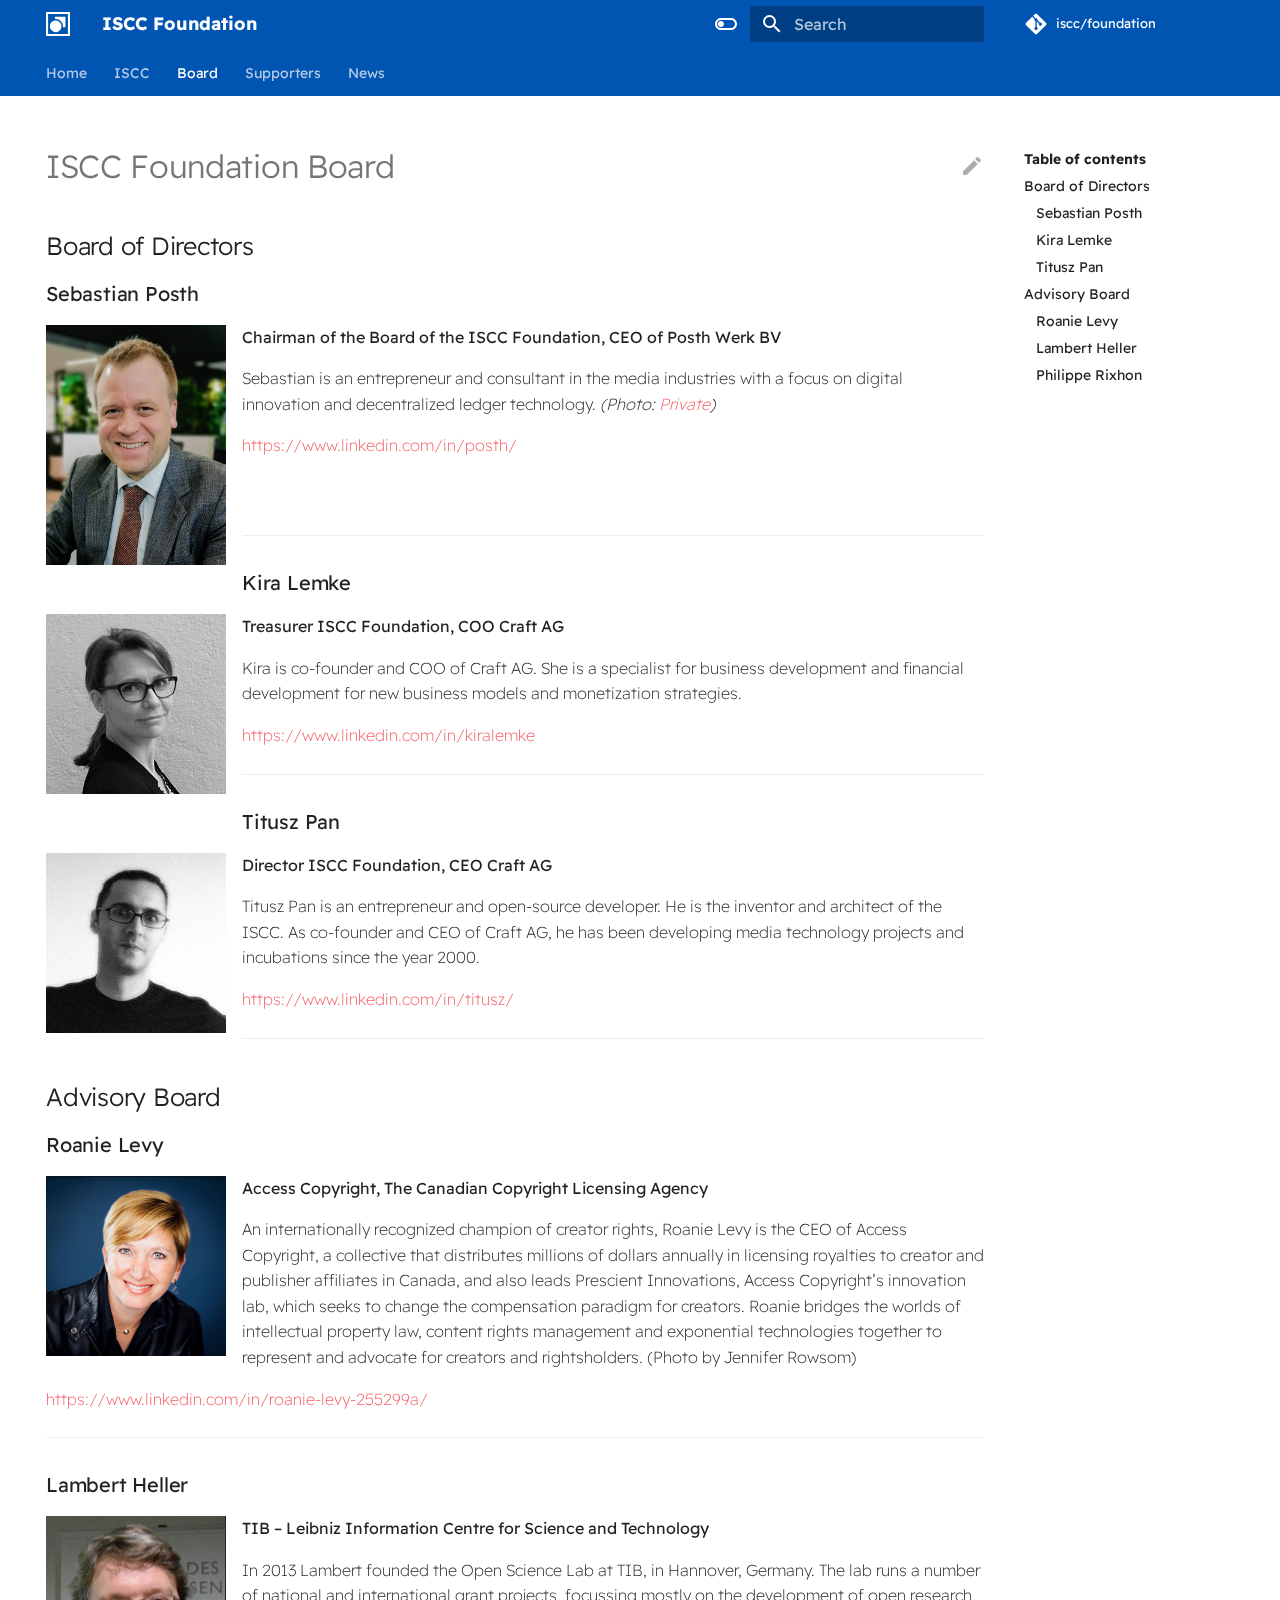
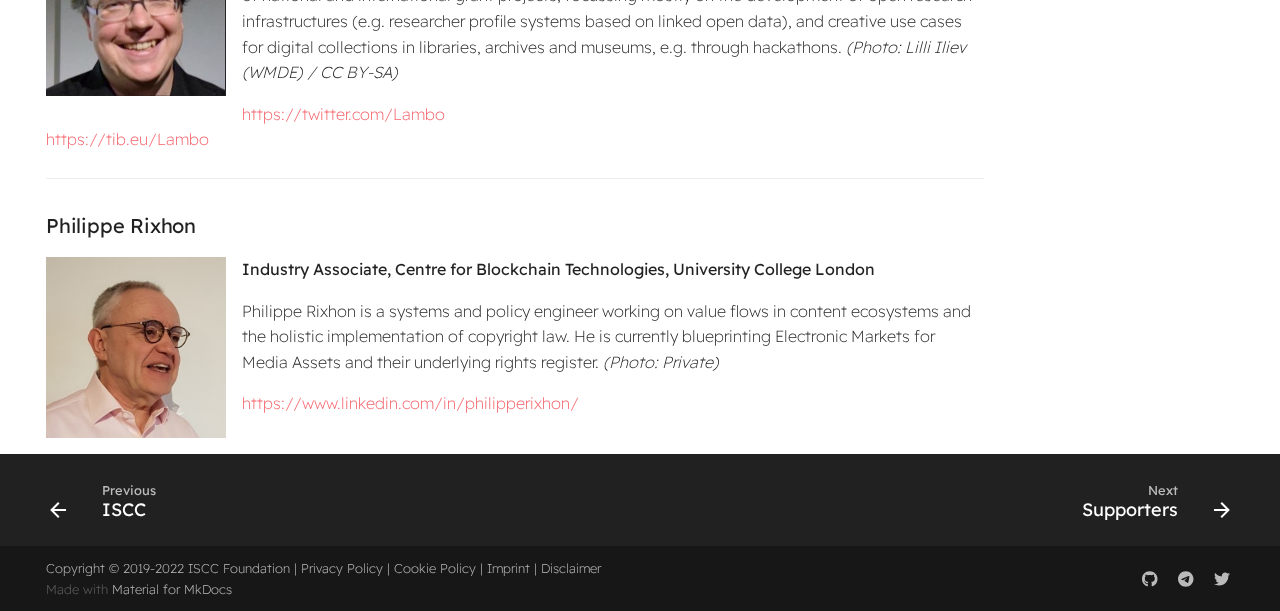
==== commit a39ac9c5: "Deployed 95c9731 with MkDocs version: 1.3.1" ====
--- a/board/index.html
+++ b/board/index.html
@@ -209,7 +209,7 @@
 
   <li class="md-tabs__item">
     <a href=".." class="md-tabs__link">
-      ISCC Foundation
+      Home
     </a>
   </li>
 
@@ -322,7 +322,7 @@
   
     <li class="md-nav__item">
       <a href=".." class="md-nav__link">
-        ISCC Foundation
+        Home
       </a>
     </li>
   
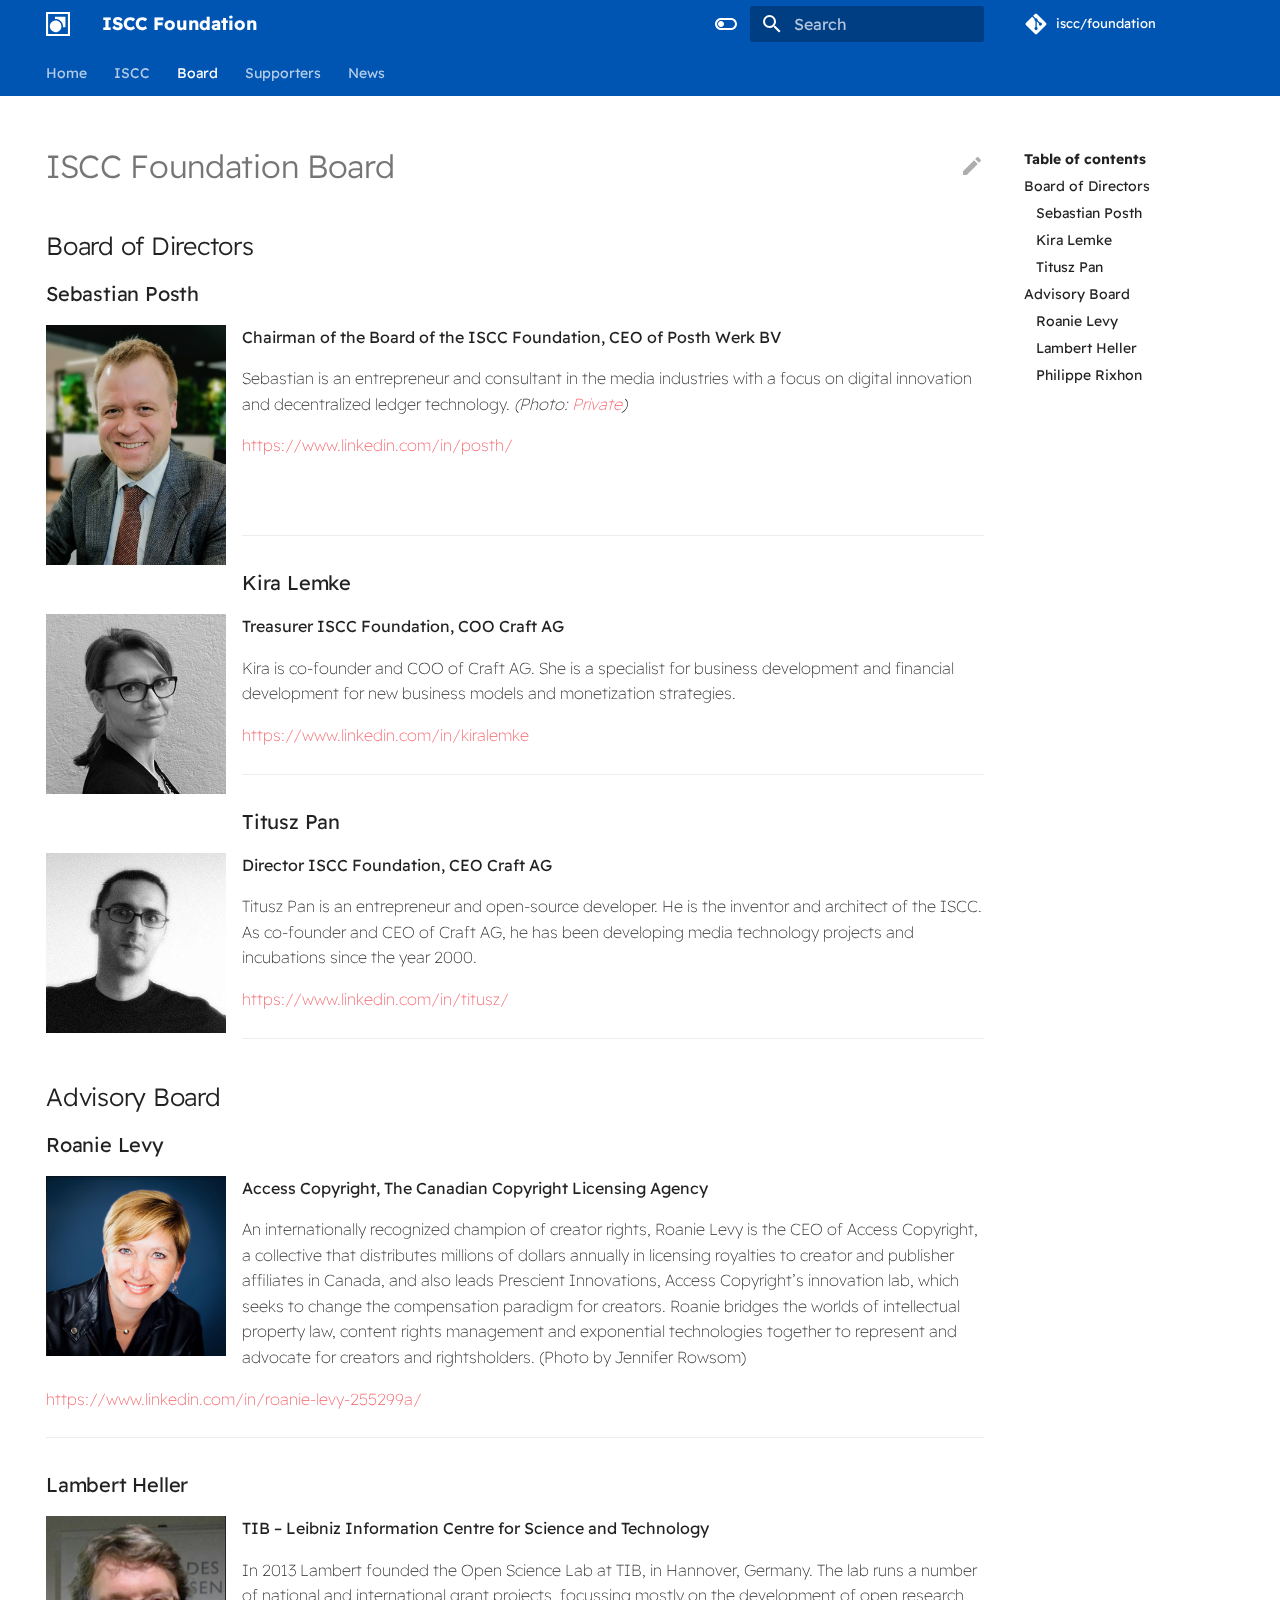
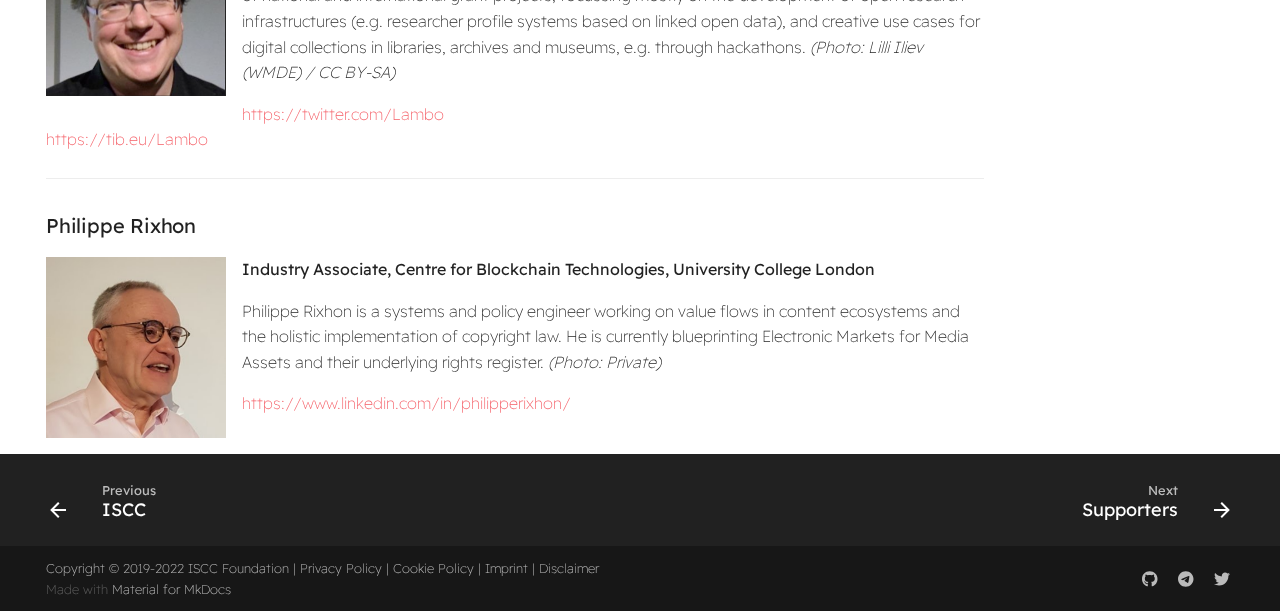
==== commit 6f5df334: "Deployed 7c43af0 with MkDocs version: 1.4.0" ====
--- a/board/index.html
+++ b/board/index.html
@@ -15,7 +15,7 @@
         <link rel="canonical" href="https://iscc.foundation/board/">
       
       <link rel="icon" href="../images/iscc-logo-icon-black.svg">
-      <meta name="generator" content="mkdocs-1.3.1, mkdocs-material-8.4.2">
+      <meta name="generator" content="mkdocs-1.4.0, mkdocs-material-8.5.6">
     
     
       
@@ -23,22 +23,17 @@
       
     
     
-      <link rel="stylesheet" href="../assets/stylesheets/main.69437709.min.css">
+      <link rel="stylesheet" href="../assets/stylesheets/main.20d9efc8.min.css">
       
         
         <link rel="stylesheet" href="../assets/stylesheets/palette.cbb835fc.min.css">
         
       
       
-    
-    
-    
-      
-        
-        
-        <link rel="preconnect" href="https://fonts.gstatic.com" crossorigin>
-        <link rel="stylesheet" href="https://fonts.googleapis.com/css?family=Readex+Pro:300,300i,400,400i,700,700i%7CJetBrains+Mono:400,400i,700,700i&display=fallback">
-        <style>:root{--md-text-font:"Readex Pro";--md-code-font:"JetBrains Mono"}</style>
+
+    
+    
+    
       
     
     
@@ -55,6 +50,7 @@
     <script>"undefined"!=typeof __md_analytics&&__md_analytics()</script>
   
 
+    
     
     
   </head>
@@ -156,7 +152,7 @@
       </label>
       <nav class="md-search__options" aria-label="Search">
         
-        <button type="reset" class="md-search__icon md-icon" aria-label="Clear" tabindex="-1">
+        <button type="reset" class="md-search__icon md-icon" title="Clear" aria-label="Clear" tabindex="-1">
           <svg xmlns="http://www.w3.org/2000/svg" viewBox="0 0 24 24"><path d="M19 6.41 17.59 5 12 10.59 6.41 5 5 6.41 10.59 12 5 17.59 6.41 19 12 13.41 17.59 19 19 17.59 13.41 12 19 6.41Z"/></svg>
         </button>
       </nav>
@@ -180,7 +176,7 @@
         <a href="https://github.com/iscc/foundation" title="Go to repository" class="md-source" data-md-component="source">
   <div class="md-source__icon md-icon">
     
-    <svg xmlns="http://www.w3.org/2000/svg" viewBox="0 0 448 512"><!--! Font Awesome Free 6.1.2 by @fontawesome - https://fontawesome.com License - https://fontawesome.com/license/free (Icons: CC BY 4.0, Fonts: SIL OFL 1.1, Code: MIT License) Copyright 2022 Fonticons, Inc.--><path d="M439.55 236.05 244 40.45a28.87 28.87 0 0 0-40.81 0l-40.66 40.63 51.52 51.52c27.06-9.14 52.68 16.77 43.39 43.68l49.66 49.66c34.23-11.8 61.18 31 35.47 56.69-26.49 26.49-70.21-2.87-56-37.34L240.22 199v121.85c25.3 12.54 22.26 41.85 9.08 55a34.34 34.34 0 0 1-48.55 0c-17.57-17.6-11.07-46.91 11.25-56v-123c-20.8-8.51-24.6-30.74-18.64-45L142.57 101 8.45 235.14a28.86 28.86 0 0 0 0 40.81l195.61 195.6a28.86 28.86 0 0 0 40.8 0l194.69-194.69a28.86 28.86 0 0 0 0-40.81z"/></svg>
+    <svg xmlns="http://www.w3.org/2000/svg" viewBox="0 0 448 512"><!--! Font Awesome Free 6.2.0 by @fontawesome - https://fontawesome.com License - https://fontawesome.com/license/free (Icons: CC BY 4.0, Fonts: SIL OFL 1.1, Code: MIT License) Copyright 2022 Fonticons, Inc.--><path d="M439.55 236.05 244 40.45a28.87 28.87 0 0 0-40.81 0l-40.66 40.63 51.52 51.52c27.06-9.14 52.68 16.77 43.39 43.68l49.66 49.66c34.23-11.8 61.18 31 35.47 56.69-26.49 26.49-70.21-2.87-56-37.34L240.22 199v121.85c25.3 12.54 22.26 41.85 9.08 55a34.34 34.34 0 0 1-48.55 0c-17.57-17.6-11.07-46.91 11.25-56v-123c-20.8-8.51-24.6-30.74-18.64-45L142.57 101 8.45 235.14a28.86 28.86 0 0 0 0 40.81l195.61 195.6a28.86 28.86 0 0 0 40.8 0l194.69-194.69a28.86 28.86 0 0 0 0-40.81z"/></svg>
   </div>
   <div class="md-source__repository">
     iscc/foundation
@@ -303,7 +299,7 @@
       <a href="https://github.com/iscc/foundation" title="Go to repository" class="md-source" data-md-component="source">
   <div class="md-source__icon md-icon">
     
-    <svg xmlns="http://www.w3.org/2000/svg" viewBox="0 0 448 512"><!--! Font Awesome Free 6.1.2 by @fontawesome - https://fontawesome.com License - https://fontawesome.com/license/free (Icons: CC BY 4.0, Fonts: SIL OFL 1.1, Code: MIT License) Copyright 2022 Fonticons, Inc.--><path d="M439.55 236.05 244 40.45a28.87 28.87 0 0 0-40.81 0l-40.66 40.63 51.52 51.52c27.06-9.14 52.68 16.77 43.39 43.68l49.66 49.66c34.23-11.8 61.18 31 35.47 56.69-26.49 26.49-70.21-2.87-56-37.34L240.22 199v121.85c25.3 12.54 22.26 41.85 9.08 55a34.34 34.34 0 0 1-48.55 0c-17.57-17.6-11.07-46.91 11.25-56v-123c-20.8-8.51-24.6-30.74-18.64-45L142.57 101 8.45 235.14a28.86 28.86 0 0 0 0 40.81l195.61 195.6a28.86 28.86 0 0 0 40.8 0l194.69-194.69a28.86 28.86 0 0 0 0-40.81z"/></svg>
+    <svg xmlns="http://www.w3.org/2000/svg" viewBox="0 0 448 512"><!--! Font Awesome Free 6.2.0 by @fontawesome - https://fontawesome.com License - https://fontawesome.com/license/free (Icons: CC BY 4.0, Fonts: SIL OFL 1.1, Code: MIT License) Copyright 2022 Fonticons, Inc.--><path d="M439.55 236.05 244 40.45a28.87 28.87 0 0 0-40.81 0l-40.66 40.63 51.52 51.52c27.06-9.14 52.68 16.77 43.39 43.68l49.66 49.66c34.23-11.8 61.18 31 35.47 56.69-26.49 26.49-70.21-2.87-56-37.34L240.22 199v121.85c25.3 12.54 22.26 41.85 9.08 55a34.34 34.34 0 0 1-48.55 0c-17.57-17.6-11.07-46.91 11.25-56v-123c-20.8-8.51-24.6-30.74-18.64-45L142.57 101 8.45 235.14a28.86 28.86 0 0 0 0 40.81l195.61 195.6a28.86 28.86 0 0 0 40.8 0l194.69-194.69a28.86 28.86 0 0 0 0-40.81z"/></svg>
   </div>
   <div class="md-source__repository">
     iscc/foundation
@@ -641,14 +637,16 @@
               </div>
             
           
-          <div class="md-content" data-md-component="content">
-            <article class="md-content__inner md-typeset">
-              
+          
+            <div class="md-content" data-md-component="content">
+              <article class="md-content__inner md-typeset">
                 
+                  
+
   <a href="https://github.com/iscc/foundation/edit/main/docs/board.md" title="Edit this page" class="md-content__button md-icon">
+    
     <svg xmlns="http://www.w3.org/2000/svg" viewBox="0 0 24 24"><path d="M20.71 7.04c.39-.39.39-1.04 0-1.41l-2.34-2.34c-.37-.39-1.02-.39-1.41 0l-1.84 1.83 3.75 3.75M3 17.25V21h3.75L17.81 9.93l-3.75-3.75L3 17.25Z"/></svg>
   </a>
-
 
 
 <h1 id="iscc-foundation-board">ISCC Foundation Board<a class="headerlink" href="#iscc-foundation-board" title="Permanent link">#</a></h1>
@@ -717,10 +715,12 @@
   
 
 
-              
-            </article>
-            
-          </div>
+
+                
+              </article>
+            </div>
+          
+          
         </div>
         
           <a href="#" class="md-top md-icon" data-md-component="top" hidden>
@@ -794,7 +794,7 @@
       
     
     <a href="https://github.com/iscc" target="_blank" rel="noopener" title="github.com" class="md-social__link">
-      <svg xmlns="http://www.w3.org/2000/svg" viewBox="0 0 496 512"><!--! Font Awesome Free 6.1.2 by @fontawesome - https://fontawesome.com License - https://fontawesome.com/license/free (Icons: CC BY 4.0, Fonts: SIL OFL 1.1, Code: MIT License) Copyright 2022 Fonticons, Inc.--><path d="M165.9 397.4c0 2-2.3 3.6-5.2 3.6-3.3.3-5.6-1.3-5.6-3.6 0-2 2.3-3.6 5.2-3.6 3-.3 5.6 1.3 5.6 3.6zm-31.1-4.5c-.7 2 1.3 4.3 4.3 4.9 2.6 1 5.6 0 6.2-2s-1.3-4.3-4.3-5.2c-2.6-.7-5.5.3-6.2 2.3zm44.2-1.7c-2.9.7-4.9 2.6-4.6 4.9.3 2 2.9 3.3 5.9 2.6 2.9-.7 4.9-2.6 4.6-4.6-.3-1.9-3-3.2-5.9-2.9zM244.8 8C106.1 8 0 113.3 0 252c0 110.9 69.8 205.8 169.5 239.2 12.8 2.3 17.3-5.6 17.3-12.1 0-6.2-.3-40.4-.3-61.4 0 0-70 15-84.7-29.8 0 0-11.4-29.1-27.8-36.6 0 0-22.9-15.7 1.6-15.4 0 0 24.9 2 38.6 25.8 21.9 38.6 58.6 27.5 72.9 20.9 2.3-16 8.8-27.1 16-33.7-55.9-6.2-112.3-14.3-112.3-110.5 0-27.5 7.6-41.3 23.6-58.9-2.6-6.5-11.1-33.3 2.6-67.9 20.9-6.5 69 27 69 27 20-5.6 41.5-8.5 62.8-8.5s42.8 2.9 62.8 8.5c0 0 48.1-33.6 69-27 13.7 34.7 5.2 61.4 2.6 67.9 16 17.7 25.8 31.5 25.8 58.9 0 96.5-58.9 104.2-114.8 110.5 9.2 7.9 17 22.9 17 46.4 0 33.7-.3 75.4-.3 83.6 0 6.5 4.6 14.4 17.3 12.1C428.2 457.8 496 362.9 496 252 496 113.3 383.5 8 244.8 8zM97.2 352.9c-1.3 1-1 3.3.7 5.2 1.6 1.6 3.9 2.3 5.2 1 1.3-1 1-3.3-.7-5.2-1.6-1.6-3.9-2.3-5.2-1zm-10.8-8.1c-.7 1.3.3 2.9 2.3 3.9 1.6 1 3.6.7 4.3-.7.7-1.3-.3-2.9-2.3-3.9-2-.6-3.6-.3-4.3.7zm32.4 35.6c-1.6 1.3-1 4.3 1.3 6.2 2.3 2.3 5.2 2.6 6.5 1 1.3-1.3.7-4.3-1.3-6.2-2.2-2.3-5.2-2.6-6.5-1zm-11.4-14.7c-1.6 1-1.6 3.6 0 5.9 1.6 2.3 4.3 3.3 5.6 2.3 1.6-1.3 1.6-3.9 0-6.2-1.4-2.3-4-3.3-5.6-2z"/></svg>
+      <svg xmlns="http://www.w3.org/2000/svg" viewBox="0 0 496 512"><!--! Font Awesome Free 6.2.0 by @fontawesome - https://fontawesome.com License - https://fontawesome.com/license/free (Icons: CC BY 4.0, Fonts: SIL OFL 1.1, Code: MIT License) Copyright 2022 Fonticons, Inc.--><path d="M165.9 397.4c0 2-2.3 3.6-5.2 3.6-3.3.3-5.6-1.3-5.6-3.6 0-2 2.3-3.6 5.2-3.6 3-.3 5.6 1.3 5.6 3.6zm-31.1-4.5c-.7 2 1.3 4.3 4.3 4.9 2.6 1 5.6 0 6.2-2s-1.3-4.3-4.3-5.2c-2.6-.7-5.5.3-6.2 2.3zm44.2-1.7c-2.9.7-4.9 2.6-4.6 4.9.3 2 2.9 3.3 5.9 2.6 2.9-.7 4.9-2.6 4.6-4.6-.3-1.9-3-3.2-5.9-2.9zM244.8 8C106.1 8 0 113.3 0 252c0 110.9 69.8 205.8 169.5 239.2 12.8 2.3 17.3-5.6 17.3-12.1 0-6.2-.3-40.4-.3-61.4 0 0-70 15-84.7-29.8 0 0-11.4-29.1-27.8-36.6 0 0-22.9-15.7 1.6-15.4 0 0 24.9 2 38.6 25.8 21.9 38.6 58.6 27.5 72.9 20.9 2.3-16 8.8-27.1 16-33.7-55.9-6.2-112.3-14.3-112.3-110.5 0-27.5 7.6-41.3 23.6-58.9-2.6-6.5-11.1-33.3 2.6-67.9 20.9-6.5 69 27 69 27 20-5.6 41.5-8.5 62.8-8.5s42.8 2.9 62.8 8.5c0 0 48.1-33.6 69-27 13.7 34.7 5.2 61.4 2.6 67.9 16 17.7 25.8 31.5 25.8 58.9 0 96.5-58.9 104.2-114.8 110.5 9.2 7.9 17 22.9 17 46.4 0 33.7-.3 75.4-.3 83.6 0 6.5 4.6 14.4 17.3 12.1C428.2 457.8 496 362.9 496 252 496 113.3 383.5 8 244.8 8zM97.2 352.9c-1.3 1-1 3.3.7 5.2 1.6 1.6 3.9 2.3 5.2 1 1.3-1 1-3.3-.7-5.2-1.6-1.6-3.9-2.3-5.2-1zm-10.8-8.1c-.7 1.3.3 2.9 2.3 3.9 1.6 1 3.6.7 4.3-.7.7-1.3-.3-2.9-2.3-3.9-2-.6-3.6-.3-4.3.7zm32.4 35.6c-1.6 1.3-1 4.3 1.3 6.2 2.3 2.3 5.2 2.6 6.5 1 1.3-1.3.7-4.3-1.3-6.2-2.2-2.3-5.2-2.6-6.5-1zm-11.4-14.7c-1.6 1-1.6 3.6 0 5.9 1.6 2.3 4.3 3.3 5.6 2.3 1.6-1.3 1.6-3.9 0-6.2-1.4-2.3-4-3.3-5.6-2z"/></svg>
     </a>
   
     
@@ -803,7 +803,7 @@
       
     
     <a href="https://t.me/iscc_dev" target="_blank" rel="noopener" title="t.me" class="md-social__link">
-      <svg xmlns="http://www.w3.org/2000/svg" viewBox="0 0 496 512"><!--! Font Awesome Free 6.1.2 by @fontawesome - https://fontawesome.com License - https://fontawesome.com/license/free (Icons: CC BY 4.0, Fonts: SIL OFL 1.1, Code: MIT License) Copyright 2022 Fonticons, Inc.--><path d="M248 8C111.033 8 0 119.033 0 256s111.033 248 248 248 248-111.033 248-248S384.967 8 248 8Zm114.952 168.66c-3.732 39.215-19.881 134.378-28.1 178.3-3.476 18.584-10.322 24.816-16.948 25.425-14.4 1.326-25.338-9.517-39.287-18.661-21.827-14.308-34.158-23.215-55.346-37.177-24.485-16.135-8.612-25 5.342-39.5 3.652-3.793 67.107-61.51 68.335-66.746.153-.655.3-3.1-1.154-4.384s-3.59-.849-5.135-.5q-3.283.746-104.608 69.142-14.845 10.194-26.894 9.934c-8.855-.191-25.888-5.006-38.551-9.123-15.531-5.048-27.875-7.717-26.8-16.291q.84-6.7 18.45-13.7 108.446-47.248 144.628-62.3c68.872-28.647 83.183-33.623 92.511-33.789 2.052-.034 6.639.474 9.61 2.885a10.452 10.452 0 0 1 3.53 6.716 43.765 43.765 0 0 1 .417 9.769Z"/></svg>
+      <svg xmlns="http://www.w3.org/2000/svg" viewBox="0 0 496 512"><!--! Font Awesome Free 6.2.0 by @fontawesome - https://fontawesome.com License - https://fontawesome.com/license/free (Icons: CC BY 4.0, Fonts: SIL OFL 1.1, Code: MIT License) Copyright 2022 Fonticons, Inc.--><path d="M248 8C111.033 8 0 119.033 0 256s111.033 248 248 248 248-111.033 248-248S384.967 8 248 8Zm114.952 168.66c-3.732 39.215-19.881 134.378-28.1 178.3-3.476 18.584-10.322 24.816-16.948 25.425-14.4 1.326-25.338-9.517-39.287-18.661-21.827-14.308-34.158-23.215-55.346-37.177-24.485-16.135-8.612-25 5.342-39.5 3.652-3.793 67.107-61.51 68.335-66.746.153-.655.3-3.1-1.154-4.384s-3.59-.849-5.135-.5q-3.283.746-104.608 69.142-14.845 10.194-26.894 9.934c-8.855-.191-25.888-5.006-38.551-9.123-15.531-5.048-27.875-7.717-26.8-16.291q.84-6.7 18.45-13.7 108.446-47.248 144.628-62.3c68.872-28.647 83.183-33.623 92.511-33.789 2.052-.034 6.639.474 9.61 2.885a10.452 10.452 0 0 1 3.53 6.716 43.765 43.765 0 0 1 .417 9.769Z"/></svg>
     </a>
   
     
@@ -812,7 +812,7 @@
       
     
     <a href="https://twitter.com/iscc_foundation" target="_blank" rel="noopener" title="twitter.com" class="md-social__link">
-      <svg xmlns="http://www.w3.org/2000/svg" viewBox="0 0 512 512"><!--! Font Awesome Free 6.1.2 by @fontawesome - https://fontawesome.com License - https://fontawesome.com/license/free (Icons: CC BY 4.0, Fonts: SIL OFL 1.1, Code: MIT License) Copyright 2022 Fonticons, Inc.--><path d="M459.37 151.716c.325 4.548.325 9.097.325 13.645 0 138.72-105.583 298.558-298.558 298.558-59.452 0-114.68-17.219-161.137-47.106 8.447.974 16.568 1.299 25.34 1.299 49.055 0 94.213-16.568 130.274-44.832-46.132-.975-84.792-31.188-98.112-72.772 6.498.974 12.995 1.624 19.818 1.624 9.421 0 18.843-1.3 27.614-3.573-48.081-9.747-84.143-51.98-84.143-102.985v-1.299c13.969 7.797 30.214 12.67 47.431 13.319-28.264-18.843-46.781-51.005-46.781-87.391 0-19.492 5.197-37.36 14.294-52.954 51.655 63.675 129.3 105.258 216.365 109.807-1.624-7.797-2.599-15.918-2.599-24.04 0-57.828 46.782-104.934 104.934-104.934 30.213 0 57.502 12.67 76.67 33.137 23.715-4.548 46.456-13.32 66.599-25.34-7.798 24.366-24.366 44.833-46.132 57.827 21.117-2.273 41.584-8.122 60.426-16.243-14.292 20.791-32.161 39.308-52.628 54.253z"/></svg>
+      <svg xmlns="http://www.w3.org/2000/svg" viewBox="0 0 512 512"><!--! Font Awesome Free 6.2.0 by @fontawesome - https://fontawesome.com License - https://fontawesome.com/license/free (Icons: CC BY 4.0, Fonts: SIL OFL 1.1, Code: MIT License) Copyright 2022 Fonticons, Inc.--><path d="M459.37 151.716c.325 4.548.325 9.097.325 13.645 0 138.72-105.583 298.558-298.558 298.558-59.452 0-114.68-17.219-161.137-47.106 8.447.974 16.568 1.299 25.34 1.299 49.055 0 94.213-16.568 130.274-44.832-46.132-.975-84.792-31.188-98.112-72.772 6.498.974 12.995 1.624 19.818 1.624 9.421 0 18.843-1.3 27.614-3.573-48.081-9.747-84.143-51.98-84.143-102.985v-1.299c13.969 7.797 30.214 12.67 47.431 13.319-28.264-18.843-46.781-51.005-46.781-87.391 0-19.492 5.197-37.36 14.294-52.954 51.655 63.675 129.3 105.258 216.365 109.807-1.624-7.797-2.599-15.918-2.599-24.04 0-57.828 46.782-104.934 104.934-104.934 30.213 0 57.502 12.67 76.67 33.137 23.715-4.548 46.456-13.32 66.599-25.34-7.798 24.366-24.366 44.833-46.132 57.827 21.117-2.273 41.584-8.122 60.426-16.243-14.292 20.791-32.161 39.308-52.628 54.253z"/></svg>
     </a>
   
 </div>
@@ -826,10 +826,10 @@
       <div class="md-dialog__inner md-typeset"></div>
     </div>
     
-    <script id="__config" type="application/json">{"base": "..", "features": ["navigation.tracking", "navigation.tabs", "navigation.top"], "search": "../assets/javascripts/workers/search.ecf98df9.min.js", "translations": {"clipboard.copied": "Copied to clipboard", "clipboard.copy": "Copy to clipboard", "search.config.lang": "en", "search.config.pipeline": "trimmer, stopWordFilter", "search.config.separator": "[\\s\\-]+", "search.placeholder": "Search", "search.result.more.one": "1 more on this page", "search.result.more.other": "# more on this page", "search.result.none": "No matching documents", "search.result.one": "1 matching document", "search.result.other": "# matching documents", "search.result.placeholder": "Type to start searching", "search.result.term.missing": "Missing", "select.version.title": "Select version"}}</script>
-    
-    
-      <script src="../assets/javascripts/bundle.9c69f0bc.min.js"></script>
+    <script id="__config" type="application/json">{"base": "..", "features": ["navigation.tracking", "navigation.tabs", "navigation.top"], "search": "../assets/javascripts/workers/search.5bf1dace.min.js", "translations": {"clipboard.copied": "Copied to clipboard", "clipboard.copy": "Copy to clipboard", "search.config.lang": "en", "search.config.pipeline": "trimmer, stopWordFilter", "search.config.separator": "[\\s\\-]+", "search.placeholder": "Search", "search.result.more.one": "1 more on this page", "search.result.more.other": "# more on this page", "search.result.none": "No matching documents", "search.result.one": "1 matching document", "search.result.other": "# matching documents", "search.result.placeholder": "Type to start searching", "search.result.term.missing": "Missing", "select.version.title": "Select version"}}</script>
+    
+    
+      <script src="../assets/javascripts/bundle.078830c0.min.js"></script>
       
     
   </body>
--- a/assets/stylesheets/main.20d9efc8.min.css
+++ b/assets/stylesheets/main.20d9efc8.min.css
@@ -0,0 +1 @@
+@charset "UTF-8";html{-webkit-text-size-adjust:none;-moz-text-size-adjust:none;-ms-text-size-adjust:none;text-size-adjust:none;box-sizing:border-box}*,:after,:before{box-sizing:inherit}@media (prefers-reduced-motion){*,:after,:before{transition:none!important}}body{margin:0}a,button,input,label{-webkit-tap-highlight-color:transparent}a{color:inherit;text-decoration:none}hr{border:0;box-sizing:initial;display:block;height:.05rem;overflow:visible;padding:0}small{font-size:80%}sub,sup{line-height:1em}img{border-style:none}table{border-collapse:initial;border-spacing:0}td,th{font-weight:400;vertical-align:top}button{background:transparent;border:0;font-family:inherit;font-size:inherit;margin:0;padding:0}input{border:0;outline:none}:root,[data-md-color-scheme=default]{--md-default-fg-color:rgba(0,0,0,.87);--md-default-fg-color--light:rgba(0,0,0,.54);--md-default-fg-color--lighter:rgba(0,0,0,.32);--md-default-fg-color--lightest:rgba(0,0,0,.07);--md-default-bg-color:#fff;--md-default-bg-color--light:hsla(0,0%,100%,.7);--md-default-bg-color--lighter:hsla(0,0%,100%,.3);--md-default-bg-color--lightest:hsla(0,0%,100%,.12);--md-primary-fg-color:#4051b5;--md-primary-fg-color--light:#5d6cc0;--md-primary-fg-color--dark:#303fa1;--md-primary-bg-color:#fff;--md-primary-bg-color--light:hsla(0,0%,100%,.7);--md-accent-fg-color:#526cfe;--md-accent-fg-color--transparent:rgba(82,108,254,.1);--md-accent-bg-color:#fff;--md-accent-bg-color--light:hsla(0,0%,100%,.7);--md-code-fg-color:#36464e;--md-code-bg-color:#f5f5f5;--md-code-hl-color:rgba(255,255,0,.5);--md-code-hl-number-color:#d52a2a;--md-code-hl-special-color:#db1457;--md-code-hl-function-color:#a846b9;--md-code-hl-constant-color:#6e59d9;--md-code-hl-keyword-color:#3f6ec6;--md-code-hl-string-color:#1c7d4d;--md-code-hl-name-color:var(--md-code-fg-color);--md-code-hl-operator-color:var(--md-default-fg-color--light);--md-code-hl-punctuation-color:var(--md-default-fg-color--light);--md-code-hl-comment-color:var(--md-default-fg-color--light);--md-code-hl-generic-color:var(--md-default-fg-color--light);--md-code-hl-variable-color:var(--md-default-fg-color--light);--md-typeset-color:var(--md-default-fg-color);--md-typeset-a-color:var(--md-primary-fg-color);--md-typeset-mark-color:rgba(255,255,0,.5);--md-typeset-del-color:rgba(245,80,61,.15);--md-typeset-ins-color:rgba(11,213,112,.15);--md-typeset-kbd-color:#fafafa;--md-typeset-kbd-accent-color:#fff;--md-typeset-kbd-border-color:#b8b8b8;--md-typeset-table-color:rgba(0,0,0,.12);--md-admonition-fg-color:var(--md-default-fg-color);--md-admonition-bg-color:var(--md-default-bg-color);--md-footer-fg-color:#fff;--md-footer-fg-color--light:hsla(0,0%,100%,.7);--md-footer-fg-color--lighter:hsla(0,0%,100%,.3);--md-footer-bg-color:rgba(0,0,0,.87);--md-footer-bg-color--dark:rgba(0,0,0,.32);--md-shadow-z1:0 0.2rem 0.5rem rgba(0,0,0,.05),0 0 0.05rem rgba(0,0,0,.1);--md-shadow-z2:0 0.2rem 0.5rem rgba(0,0,0,.1),0 0 0.05rem rgba(0,0,0,.25);--md-shadow-z3:0 0.2rem 0.5rem rgba(0,0,0,.2),0 0 0.05rem rgba(0,0,0,.35)}.md-icon svg{fill:currentcolor;display:block;height:1.2rem;width:1.2rem}body{-webkit-font-smoothing:antialiased;-moz-osx-font-smoothing:grayscale;--md-text-font-family:var(--md-text-font,_),-apple-system,BlinkMacSystemFont,Helvetica,Arial,sans-serif;--md-code-font-family:var(--md-code-font,_),SFMono-Regular,Consolas,Menlo,monospace}body,input{font-feature-settings:"kern","liga";font-family:var(--md-text-font-family)}body,code,input,kbd,pre{color:var(--md-typeset-color)}code,kbd,pre{font-feature-settings:"kern";font-family:var(--md-code-font-family)}:root{--md-typeset-table-sort-icon:url('data:image/svg+xml;charset=utf-8,<svg xmlns="http://www.w3.org/2000/svg" viewBox="0 0 24 24"><path d="m18 21-4-4h3V7h-3l4-4 4 4h-3v10h3M2 19v-2h10v2M2 13v-2h7v2M2 7V5h4v2H2Z"/></svg>');--md-typeset-table-sort-icon--asc:url('data:image/svg+xml;charset=utf-8,<svg xmlns="http://www.w3.org/2000/svg" viewBox="0 0 24 24"><path d="M19 17h3l-4 4-4-4h3V3h2M2 17h10v2H2M6 5v2H2V5m0 6h7v2H2v-2Z"/></svg>');--md-typeset-table-sort-icon--desc:url('data:image/svg+xml;charset=utf-8,<svg xmlns="http://www.w3.org/2000/svg" viewBox="0 0 24 24"><path d="M19 7h3l-4-4-4 4h3v14h2M2 17h10v2H2M6 5v2H2V5m0 6h7v2H2v-2Z"/></svg>')}.md-typeset{-webkit-print-color-adjust:exact;color-adjust:exact;font-size:.8rem;line-height:1.6}@media print{.md-typeset{font-size:.68rem}}.md-typeset blockquote,.md-typeset dl,.md-typeset figure,.md-typeset ol,.md-typeset pre,.md-typeset ul{margin-bottom:1em;margin-top:1em}.md-typeset h1{color:var(--md-default-fg-color--light);font-size:2em;line-height:1.3;margin:0 0 1.25em}.md-typeset h1,.md-typeset h2{font-weight:300;letter-spacing:-.01em}.md-typeset h2{font-size:1.5625em;line-height:1.4;margin:1.6em 0 .64em}.md-typeset h3{font-size:1.25em;font-weight:400;letter-spacing:-.01em;line-height:1.5;margin:1.6em 0 .8em}.md-typeset h2+h3{margin-top:.8em}.md-typeset h4{font-weight:700;letter-spacing:-.01em;margin:1em 0}.md-typeset h5,.md-typeset h6{color:var(--md-default-fg-color--light);font-size:.8em;font-weight:700;letter-spacing:-.01em;margin:1.25em 0}.md-typeset h5{text-transform:uppercase}.md-typeset hr{border-bottom:.05rem solid var(--md-default-fg-color--lightest);display:flow-root;margin:1.5em 0}.md-typeset a{color:var(--md-typeset-a-color);word-break:break-word}.md-typeset a,.md-typeset a:before{transition:color 125ms}.md-typeset a:focus,.md-typeset a:hover{color:var(--md-accent-fg-color)}.md-typeset a:focus code,.md-typeset a:hover code{background-color:var(--md-accent-fg-color--transparent)}.md-typeset a code{color:currentcolor;transition:background-color 125ms}.md-typeset a.focus-visible{outline-color:var(--md-accent-fg-color);outline-offset:.2rem}.md-typeset code,.md-typeset kbd,.md-typeset pre{color:var(--md-code-fg-color);direction:ltr;font-variant-ligatures:none}@media print{.md-typeset code,.md-typeset kbd,.md-typeset pre{white-space:pre-wrap}}.md-typeset code{background-color:var(--md-code-bg-color);border-radius:.1rem;-webkit-box-decoration-break:clone;box-decoration-break:clone;font-size:.85em;padding:0 .2941176471em;word-break:break-word}.md-typeset code:not(.focus-visible){-webkit-tap-highlight-color:transparent;outline:none}.md-typeset pre{display:flow-root;line-height:1.4;position:relative}.md-typeset pre>code{-webkit-box-decoration-break:slice;box-decoration-break:slice;box-shadow:none;display:block;margin:0;outline-color:var(--md-accent-fg-color);overflow:auto;padding:.7720588235em 1.1764705882em;scrollbar-color:var(--md-default-fg-color--lighter) transparent;scrollbar-width:thin;touch-action:auto;word-break:normal}.md-typeset pre>code:hover{scrollbar-color:var(--md-accent-fg-color) transparent}.md-typeset pre>code::-webkit-scrollbar{height:.2rem;width:.2rem}.md-typeset pre>code::-webkit-scrollbar-thumb{background-color:var(--md-default-fg-color--lighter)}.md-typeset pre>code::-webkit-scrollbar-thumb:hover{background-color:var(--md-accent-fg-color)}.md-typeset kbd{background-color:var(--md-typeset-kbd-color);border-radius:.1rem;box-shadow:0 .1rem 0 .05rem var(--md-typeset-kbd-border-color),0 .1rem 0 var(--md-typeset-kbd-border-color),0 -.1rem .2rem var(--md-typeset-kbd-accent-color) inset;color:var(--md-default-fg-color);display:inline-block;font-size:.75em;padding:0 .6666666667em;vertical-align:text-top;word-break:break-word}.md-typeset mark{background-color:var(--md-typeset-mark-color);-webkit-box-decoration-break:clone;box-decoration-break:clone;color:inherit;word-break:break-word}.md-typeset abbr{border-bottom:.05rem dotted var(--md-default-fg-color--light);cursor:help;text-decoration:none}@media (hover:none){.md-typeset abbr{position:relative}.md-typeset abbr[title]:-webkit-any(:focus,:hover):after{background-color:var(--md-default-fg-color);border-radius:.1rem;box-shadow:var(--md-shadow-z3);color:var(--md-default-bg-color);content:attr(title);display:inline-block;font-size:.7rem;margin-top:2em;max-width:80%;min-width:-webkit-max-content;min-width:max-content;padding:.2rem .3rem;position:absolute;width:auto}.md-typeset abbr[title]:-moz-any(:focus,:hover):after{background-color:var(--md-default-fg-color);border-radius:.1rem;box-shadow:var(--md-shadow-z3);color:var(--md-default-bg-color);content:attr(title);display:inline-block;font-size:.7rem;margin-top:2em;max-width:80%;min-width:-moz-max-content;min-width:max-content;padding:.2rem .3rem;position:absolute;width:auto}[dir=ltr] .md-typeset abbr[title]:-webkit-any(:focus,:hover):after{left:0}[dir=ltr] .md-typeset abbr[title]:-moz-any(:focus,:hover):after{left:0}[dir=ltr] .md-typeset abbr[title]:is(:focus,:hover):after{left:0}[dir=rtl] .md-typeset abbr[title]:-webkit-any(:focus,:hover):after{right:0}[dir=rtl] .md-typeset abbr[title]:-moz-any(:focus,:hover):after{right:0}[dir=rtl] .md-typeset abbr[title]:is(:focus,:hover):after{right:0}.md-typeset abbr[title]:is(:focus,:hover):after{background-color:var(--md-default-fg-color);border-radius:.1rem;box-shadow:var(--md-shadow-z3);color:var(--md-default-bg-color);content:attr(title);display:inline-block;font-size:.7rem;margin-top:2em;max-width:80%;min-width:-webkit-max-content;min-width:-moz-max-content;min-width:max-content;padding:.2rem .3rem;position:absolute;width:auto}}.md-typeset small{opacity:.75}[dir=ltr] .md-typeset sub,[dir=ltr] .md-typeset sup{margin-left:.078125em}[dir=rtl] .md-typeset sub,[dir=rtl] .md-typeset sup{margin-right:.078125em}[dir=ltr] .md-typeset blockquote{padding-left:.6rem}[dir=rtl] .md-typeset blockquote{padding-right:.6rem}[dir=ltr] .md-typeset blockquote{border-left:.2rem solid var(--md-default-fg-color--lighter)}[dir=rtl] .md-typeset blockquote{border-right:.2rem solid var(--md-default-fg-color--lighter)}.md-typeset blockquote{color:var(--md-default-fg-color--light);margin-left:0;margin-right:0}.md-typeset ul{list-style-type:disc}[dir=ltr] .md-typeset ol,[dir=ltr] .md-typeset ul{margin-left:.625em}[dir=rtl] .md-typeset ol,[dir=rtl] .md-typeset ul{margin-right:.625em}.md-typeset ol,.md-typeset ul{padding:0}.md-typeset ol:not([hidden]),.md-typeset ul:not([hidden]){display:flow-root}.md-typeset ol ol,.md-typeset ul ol{list-style-type:lower-alpha}.md-typeset ol ol ol,.md-typeset ul ol ol{list-style-type:lower-roman}[dir=ltr] .md-typeset ol li,[dir=ltr] .md-typeset ul li{margin-left:1.25em}[dir=rtl] .md-typeset ol li,[dir=rtl] .md-typeset ul li{margin-right:1.25em}.md-typeset ol li,.md-typeset ul li{margin-bottom:.5em}.md-typeset ol li blockquote,.md-typeset ol li p,.md-typeset ul li blockquote,.md-typeset ul li p{margin:.5em 0}.md-typeset ol li:last-child,.md-typeset ul li:last-child{margin-bottom:0}.md-typeset ol li :-webkit-any(ul,ol),.md-typeset ul li :-webkit-any(ul,ol){margin-bottom:.5em;margin-top:.5em}.md-typeset ol li :-moz-any(ul,ol),.md-typeset ul li :-moz-any(ul,ol){margin-bottom:.5em;margin-top:.5em}[dir=ltr] .md-typeset ol li :-webkit-any(ul,ol),[dir=ltr] .md-typeset ul li :-webkit-any(ul,ol){margin-left:.625em}[dir=ltr] .md-typeset ol li :-moz-any(ul,ol),[dir=ltr] .md-typeset ul li :-moz-any(ul,ol){margin-left:.625em}[dir=ltr] .md-typeset ol li :is(ul,ol),[dir=ltr] .md-typeset ul li :is(ul,ol){margin-left:.625em}[dir=rtl] .md-typeset ol li :-webkit-any(ul,ol),[dir=rtl] .md-typeset ul li :-webkit-any(ul,ol){margin-right:.625em}[dir=rtl] .md-typeset ol li :-moz-any(ul,ol),[dir=rtl] .md-typeset ul li :-moz-any(ul,ol){margin-right:.625em}[dir=rtl] .md-typeset ol li :is(ul,ol),[dir=rtl] .md-typeset ul li :is(ul,ol){margin-right:.625em}.md-typeset ol li :is(ul,ol),.md-typeset ul li :is(ul,ol){margin-bottom:.5em;margin-top:.5em}[dir=ltr] .md-typeset dd{margin-left:1.875em}[dir=rtl] .md-typeset dd{margin-right:1.875em}.md-typeset dd{margin-bottom:1.5em;margin-top:1em}.md-typeset img,.md-typeset svg,.md-typeset video{height:auto;max-width:100%}.md-typeset img[align=left]{margin:1em 1em 1em 0}.md-typeset img[align=right]{margin:1em 0 1em 1em}.md-typeset img[align]:only-child{margin-top:0}.md-typeset img[src$="#gh-dark-mode-only"],.md-typeset img[src$="#only-dark"]{display:none}.md-typeset figure{display:flow-root;margin:1em auto;max-width:100%;text-align:center;width:-webkit-fit-content;width:-moz-fit-content;width:fit-content}.md-typeset figure img{display:block}.md-typeset figcaption{font-style:italic;margin:1em auto;max-width:24rem}.md-typeset iframe{max-width:100%}.md-typeset table:not([class]){background-color:var(--md-default-bg-color);border:.05rem solid var(--md-typeset-table-color);border-radius:.1rem;display:inline-block;font-size:.64rem;max-width:100%;overflow:auto;touch-action:auto}@media print{.md-typeset table:not([class]){display:table}}.md-typeset table:not([class])+*{margin-top:1.5em}.md-typeset table:not([class]) :-webkit-any(th,td)>:first-child{margin-top:0}.md-typeset table:not([class]) :-moz-any(th,td)>:first-child{margin-top:0}.md-typeset table:not([class]) :is(th,td)>:first-child{margin-top:0}.md-typeset table:not([class]) :-webkit-any(th,td)>:last-child{margin-bottom:0}.md-typeset table:not([class]) :-moz-any(th,td)>:last-child{margin-bottom:0}.md-typeset table:not([class]) :is(th,td)>:last-child{margin-bottom:0}.md-typeset table:not([class]) :-webkit-any(th,td):not([align]){text-align:left}.md-typeset table:not([class]) :-moz-any(th,td):not([align]){text-align:left}.md-typeset table:not([class]) :is(th,td):not([align]){text-align:left}[dir=rtl] .md-typeset table:not([class]) :-webkit-any(th,td):not([align]){text-align:right}[dir=rtl] .md-typeset table:not([class]) :-moz-any(th,td):not([align]){text-align:right}[dir=rtl] .md-typeset table:not([class]) :is(th,td):not([align]){text-align:right}.md-typeset table:not([class]) th{font-weight:700;min-width:5rem;padding:.9375em 1.25em;vertical-align:top}.md-typeset table:not([class]) td{border-top:.05rem solid var(--md-typeset-table-color);padding:.9375em 1.25em;vertical-align:top}.md-typeset table:not([class]) tbody tr{transition:background-color 125ms}.md-typeset table:not([class]) tbody tr:hover{background-color:rgba(0,0,0,.035);box-shadow:0 .05rem 0 var(--md-default-bg-color) inset}.md-typeset table:not([class]) a{word-break:normal}.md-typeset table th[role=columnheader]{cursor:pointer}[dir=ltr] .md-typeset table th[role=columnheader]:after{margin-left:.5em}[dir=rtl] .md-typeset table th[role=columnheader]:after{margin-right:.5em}.md-typeset table th[role=columnheader]:after{content:"";display:inline-block;height:1.2em;-webkit-mask-image:var(--md-typeset-table-sort-icon);mask-image:var(--md-typeset-table-sort-icon);-webkit-mask-repeat:no-repeat;mask-repeat:no-repeat;-webkit-mask-size:contain;mask-size:contain;transition:background-color 125ms;vertical-align:text-bottom;width:1.2em}.md-typeset table th[role=columnheader]:hover:after{background-color:var(--md-default-fg-color--lighter)}.md-typeset table th[role=columnheader][aria-sort=ascending]:after{background-color:var(--md-default-fg-color--light);-webkit-mask-image:var(--md-typeset-table-sort-icon--asc);mask-image:var(--md-typeset-table-sort-icon--asc)}.md-typeset table th[role=columnheader][aria-sort=descending]:after{background-color:var(--md-default-fg-color--light);-webkit-mask-image:var(--md-typeset-table-sort-icon--desc);mask-image:var(--md-typeset-table-sort-icon--desc)}.md-typeset__scrollwrap{margin:1em -.8rem;overflow-x:auto;touch-action:auto}.md-typeset__table{display:inline-block;margin-bottom:.5em;padding:0 .8rem}@media print{.md-typeset__table{display:block}}html .md-typeset__table table{display:table;margin:0;overflow:hidden;width:100%}@media screen and (max-width:44.9375em){.md-content__inner>pre{margin:1em -.8rem}.md-content__inner>pre code{border-radius:0}}.md-banner{background-color:var(--md-footer-bg-color);color:var(--md-footer-fg-color);overflow:auto}@media print{.md-banner{display:none}}.md-banner--warning{background:var(--md-typeset-mark-color);color:var(--md-default-fg-color)}.md-banner__inner{font-size:.7rem;margin:.6rem auto;padding:0 .8rem}[dir=ltr] .md-banner__button{float:right}[dir=rtl] .md-banner__button{float:left}.md-banner__button{color:inherit;cursor:pointer;transition:opacity .25s}.md-banner__button:hover{opacity:.7}html{font-size:125%;height:100%;overflow-x:hidden}@media screen and (min-width:100em){html{font-size:137.5%}}@media screen and (min-width:125em){html{font-size:150%}}body{background-color:var(--md-default-bg-color);display:flex;flex-direction:column;font-size:.5rem;min-height:100%;position:relative;width:100%}@media print{body{display:block}}@media screen and (max-width:59.9375em){body[data-md-scrolllock]{position:fixed}}.md-grid{margin-left:auto;margin-right:auto;max-width:61rem}.md-container{display:flex;flex-direction:column;flex-grow:1}@media print{.md-container{display:block}}.md-main{flex-grow:1}.md-main__inner{display:flex;height:100%;margin-top:1.5rem}.md-ellipsis{overflow:hidden;text-overflow:ellipsis;white-space:nowrap}.md-toggle{display:none}.md-option{height:0;opacity:0;position:absolute;width:0}.md-option:checked+label:not([hidden]){display:block}.md-option.focus-visible+label{outline-color:var(--md-accent-fg-color);outline-style:auto}.md-skip{background-color:var(--md-default-fg-color);border-radius:.1rem;color:var(--md-default-bg-color);font-size:.64rem;margin:.5rem;opacity:0;outline-color:var(--md-accent-fg-color);padding:.3rem .5rem;position:fixed;transform:translateY(.4rem);z-index:-1}.md-skip:focus{opacity:1;transform:translateY(0);transition:transform .25s cubic-bezier(.4,0,.2,1),opacity 175ms 75ms;z-index:10}@page{margin:25mm}:root{--md-clipboard-icon:url('data:image/svg+xml;charset=utf-8,<svg xmlns="http://www.w3.org/2000/svg" viewBox="0 0 24 24"><path d="M19 21H8V7h11m0-2H8a2 2 0 0 0-2 2v14a2 2 0 0 0 2 2h11a2 2 0 0 0 2-2V7a2 2 0 0 0-2-2m-3-4H4a2 2 0 0 0-2 2v14h2V3h12V1Z"/></svg>')}.md-clipboard{border-radius:.1rem;color:var(--md-default-fg-color--lightest);cursor:pointer;height:1.5em;outline-color:var(--md-accent-fg-color);outline-offset:.1rem;position:absolute;right:.5em;top:.5em;transition:color .25s;width:1.5em;z-index:1}@media print{.md-clipboard{display:none}}.md-clipboard:not(.focus-visible){-webkit-tap-highlight-color:transparent;outline:none}:hover>.md-clipboard{color:var(--md-default-fg-color--light)}.md-clipboard:-webkit-any(:focus,:hover){color:var(--md-accent-fg-color)}.md-clipboard:-moz-any(:focus,:hover){color:var(--md-accent-fg-color)}.md-clipboard:is(:focus,:hover){color:var(--md-accent-fg-color)}.md-clipboard:after{background-color:currentcolor;content:"";display:block;height:1.125em;margin:0 auto;-webkit-mask-image:var(--md-clipboard-icon);mask-image:var(--md-clipboard-icon);-webkit-mask-position:center;mask-position:center;-webkit-mask-repeat:no-repeat;mask-repeat:no-repeat;-webkit-mask-size:contain;mask-size:contain;width:1.125em}.md-clipboard--inline{cursor:pointer}.md-clipboard--inline code{transition:color .25s,background-color .25s}.md-clipboard--inline:-webkit-any(:focus,:hover) code{background-color:var(--md-accent-fg-color--transparent);color:var(--md-accent-fg-color)}.md-clipboard--inline:-moz-any(:focus,:hover) code{background-color:var(--md-accent-fg-color--transparent);color:var(--md-accent-fg-color)}.md-clipboard--inline:is(:focus,:hover) code{background-color:var(--md-accent-fg-color--transparent);color:var(--md-accent-fg-color)}@keyframes consent{0%{opacity:0;transform:translateY(100%)}to{opacity:1;transform:translateY(0)}}@keyframes overlay{0%{opacity:0}to{opacity:1}}.md-consent__overlay{animation:overlay .25s both;-webkit-backdrop-filter:blur(.1rem);backdrop-filter:blur(.1rem);background-color:rgba(0,0,0,.54);height:100%;opacity:1;position:fixed;top:0;width:100%;z-index:5}.md-consent__inner{animation:consent .5s cubic-bezier(.1,.7,.1,1) both;background-color:var(--md-default-bg-color);border:0;border-radius:.1rem;bottom:0;box-shadow:0 0 .2rem rgba(0,0,0,.1),0 .2rem .4rem rgba(0,0,0,.2);max-height:100%;overflow:auto;padding:0;position:fixed;width:100%;z-index:5}.md-consent__form{padding:.8rem}.md-consent__settings{display:none;margin:1em 0}input:checked+.md-consent__settings{display:block}.md-consent__controls{margin-bottom:.8rem}.md-typeset .md-consent__controls .md-button{display:inline}@media screen and (max-width:44.9375em){.md-typeset .md-consent__controls .md-button{display:block;margin-top:.4rem;text-align:center;width:100%}}.md-consent label{cursor:pointer}.md-content{flex-grow:1;min-width:0}.md-content__inner{margin:0 .8rem 1.2rem;padding-top:.6rem}@media screen and (min-width:76.25em){[dir=ltr] .md-sidebar--primary:not([hidden])~.md-content>.md-content__inner{margin-left:1.2rem}[dir=ltr] .md-sidebar--secondary:not([hidden])~.md-content>.md-content__inner,[dir=rtl] .md-sidebar--primary:not([hidden])~.md-content>.md-content__inner{margin-right:1.2rem}[dir=rtl] .md-sidebar--secondary:not([hidden])~.md-content>.md-content__inner{margin-left:1.2rem}}.md-content__inner:before{content:"";display:block;height:.4rem}.md-content__inner>:last-child{margin-bottom:0}[dir=ltr] .md-content__button{float:right}[dir=rtl] .md-content__button{float:left}[dir=ltr] .md-content__button{margin-left:.4rem}[dir=rtl] .md-content__button{margin-right:.4rem}.md-content__button{margin:.4rem 0;padding:0}@media print{.md-content__button{display:none}}.md-typeset .md-content__button{color:var(--md-default-fg-color--lighter)}.md-content__button svg{display:inline;vertical-align:top}[dir=rtl] .md-content__button svg{transform:scaleX(-1)}[dir=ltr] .md-dialog{right:.8rem}[dir=rtl] .md-dialog{left:.8rem}.md-dialog{background-color:var(--md-default-fg-color);border-radius:.1rem;bottom:.8rem;box-shadow:var(--md-shadow-z3);min-width:11.1rem;opacity:0;padding:.4rem .6rem;pointer-events:none;position:fixed;transform:translateY(100%);transition:transform 0ms .4s,opacity .4s;z-index:4}@media print{.md-dialog{display:none}}.md-dialog--active{opacity:1;pointer-events:auto;transform:translateY(0);transition:transform .4s cubic-bezier(.075,.85,.175,1),opacity .4s}.md-dialog__inner{color:var(--md-default-bg-color);font-size:.7rem}.md-feedback{margin:2em 0 1em;text-align:center}.md-feedback fieldset{border:none;margin:0;padding:0}.md-feedback__title{font-weight:700;margin:1em auto}.md-feedback__inner{position:relative}.md-feedback__list{align-content:baseline;display:flex;flex-wrap:wrap;justify-content:center;position:relative}.md-feedback__list:hover .md-icon:not(:disabled){color:var(--md-default-fg-color--lighter)}:disabled .md-feedback__list{min-height:1.8rem}.md-feedback__icon{color:var(--md-default-fg-color--light);cursor:pointer;flex-shrink:0;margin:0 .1rem;transition:color 125ms}.md-feedback__icon:not(:disabled).md-icon:hover{color:var(--md-accent-fg-color)}.md-feedback__icon:disabled{color:var(--md-default-fg-color--lightest);pointer-events:none}.md-feedback__note{opacity:0;position:relative;transform:translateY(.4rem);transition:transform .4s cubic-bezier(.1,.7,.1,1),opacity .15s}.md-feedback__note>*{margin:0 auto;max-width:16rem}:disabled .md-feedback__note{opacity:1;transform:translateY(0)}.md-footer{background-color:var(--md-footer-bg-color);color:var(--md-footer-fg-color)}@media print{.md-footer{display:none}}.md-footer__inner{justify-content:space-between;overflow:auto;padding:.2rem}.md-footer__inner:not([hidden]){display:flex}.md-footer__link{display:flex;flex-grow:0.01;outline-color:var(--md-accent-fg-color);overflow:hidden;padding-bottom:.4rem;padding-top:1.4rem;transition:opacity .25s}.md-footer__link:-webkit-any(:focus,:hover){opacity:.7}.md-footer__link:-moz-any(:focus,:hover){opacity:.7}.md-footer__link:is(:focus,:hover){opacity:.7}[dir=rtl] .md-footer__link svg{transform:scaleX(-1)}@media screen and (max-width:44.9375em){.md-footer__link--prev .md-footer__title{display:none}}[dir=ltr] .md-footer__link--next{margin-left:auto}[dir=rtl] .md-footer__link--next{margin-right:auto}.md-footer__link--next{text-align:right}[dir=rtl] .md-footer__link--next{text-align:left}.md-footer__title{flex-grow:1;font-size:.9rem;line-height:2.4rem;max-width:calc(100% - 2.4rem);padding:0 1rem;position:relative;white-space:nowrap}.md-footer__button{margin:.2rem;padding:.4rem}.md-footer__direction{font-size:.64rem;left:0;margin-top:-1rem;opacity:.7;padding:0 1rem;position:absolute;right:0}.md-footer-meta{background-color:var(--md-footer-bg-color--dark)}.md-footer-meta__inner{display:flex;flex-wrap:wrap;justify-content:space-between;padding:.2rem}html .md-footer-meta.md-typeset a{color:var(--md-footer-fg-color--light)}html .md-footer-meta.md-typeset a:-webkit-any(:focus,:hover){color:var(--md-footer-fg-color)}html .md-footer-meta.md-typeset a:-moz-any(:focus,:hover){color:var(--md-footer-fg-color)}html .md-footer-meta.md-typeset a:is(:focus,:hover){color:var(--md-footer-fg-color)}.md-copyright{color:var(--md-footer-fg-color--lighter);font-size:.64rem;margin:auto .6rem;padding:.4rem 0;width:100%}@media screen and (min-width:45em){.md-copyright{width:auto}}.md-copyright__highlight{color:var(--md-footer-fg-color--light)}.md-social{margin:0 .4rem;padding:.2rem 0 .6rem}@media screen and (min-width:45em){.md-social{padding:.6rem 0}}.md-social__link{display:inline-block;height:1.6rem;text-align:center;width:1.6rem}.md-social__link:before{line-height:1.9}.md-social__link svg{fill:currentcolor;max-height:.8rem;vertical-align:-25%}.md-typeset .md-button{border:.1rem solid;border-radius:.1rem;color:var(--md-primary-fg-color);cursor:pointer;display:inline-block;font-weight:700;padding:.625em 2em;transition:color 125ms,background-color 125ms,border-color 125ms}.md-typeset .md-button--primary{background-color:var(--md-primary-fg-color);border-color:var(--md-primary-fg-color);color:var(--md-primary-bg-color)}.md-typeset .md-button:-webkit-any(:focus,:hover){background-color:var(--md-accent-fg-color);border-color:var(--md-accent-fg-color);color:var(--md-accent-bg-color)}.md-typeset .md-button:-moz-any(:focus,:hover){background-color:var(--md-accent-fg-color);border-color:var(--md-accent-fg-color);color:var(--md-accent-bg-color)}.md-typeset .md-button:is(:focus,:hover){background-color:var(--md-accent-fg-color);border-color:var(--md-accent-fg-color);color:var(--md-accent-bg-color)}[dir=ltr] .md-typeset .md-input{border-top-left-radius:.1rem}[dir=ltr] .md-typeset .md-input,[dir=rtl] .md-typeset .md-input{border-top-right-radius:.1rem}[dir=rtl] .md-typeset .md-input{border-top-left-radius:.1rem}.md-typeset .md-input{border-bottom:.1rem solid var(--md-default-fg-color--lighter);box-shadow:var(--md-shadow-z1);font-size:.8rem;height:1.8rem;padding:0 .6rem;transition:border .25s,box-shadow .25s}.md-typeset .md-input:-webkit-any(:focus,:hover){border-bottom-color:var(--md-accent-fg-color);box-shadow:var(--md-shadow-z2)}.md-typeset .md-input:-moz-any(:focus,:hover){border-bottom-color:var(--md-accent-fg-color);box-shadow:var(--md-shadow-z2)}.md-typeset .md-input:is(:focus,:hover){border-bottom-color:var(--md-accent-fg-color);box-shadow:var(--md-shadow-z2)}.md-typeset .md-input--stretch{width:100%}.md-header{background-color:var(--md-primary-fg-color);box-shadow:0 0 .2rem transparent,0 .2rem .4rem transparent;color:var(--md-primary-bg-color);display:block;left:0;position:-webkit-sticky;position:sticky;right:0;top:0;z-index:4}@media print{.md-header{display:none}}.md-header[hidden]{transform:translateY(-100%);transition:transform .25s cubic-bezier(.8,0,.6,1),box-shadow .25s}.md-header--shadow{box-shadow:0 0 .2rem rgba(0,0,0,.1),0 .2rem .4rem rgba(0,0,0,.2);transition:transform .25s cubic-bezier(.1,.7,.1,1),box-shadow .25s}.md-header__inner{align-items:center;display:flex;padding:0 .2rem}.md-header__button{color:currentcolor;cursor:pointer;margin:.2rem;outline-color:var(--md-accent-fg-color);padding:.4rem;position:relative;transition:opacity .25s;vertical-align:middle;z-index:1}.md-header__button:hover{opacity:.7}.md-header__button:not([hidden]){display:inline-block}.md-header__button:not(.focus-visible){-webkit-tap-highlight-color:transparent;outline:none}.md-header__button.md-logo{margin:.2rem;padding:.4rem}@media screen and (max-width:76.1875em){.md-header__button.md-logo{display:none}}.md-header__button.md-logo :-webkit-any(img,svg){fill:currentcolor;display:block;height:1.2rem;width:auto}.md-header__button.md-logo :-moz-any(img,svg){fill:currentcolor;display:block;height:1.2rem;width:auto}.md-header__button.md-logo :is(img,svg){fill:currentcolor;display:block;height:1.2rem;width:auto}@media screen and (min-width:60em){.md-header__button[for=__search]{display:none}}.no-js .md-header__button[for=__search]{display:none}[dir=rtl] .md-header__button[for=__search] svg{transform:scaleX(-1)}@media screen and (min-width:76.25em){.md-header__button[for=__drawer]{display:none}}.md-header__topic{display:flex;max-width:100%;position:absolute;transition:transform .4s cubic-bezier(.1,.7,.1,1),opacity .15s;white-space:nowrap}.md-header__topic+.md-header__topic{opacity:0;pointer-events:none;transform:translateX(1.25rem);transition:transform .4s cubic-bezier(1,.7,.1,.1),opacity .15s;z-index:-1}[dir=rtl] .md-header__topic+.md-header__topic{transform:translateX(-1.25rem)}.md-header__topic:first-child{font-weight:700}[dir=ltr] .md-header__title{margin-right:.4rem}[dir=rtl] .md-header__title{margin-left:.4rem}[dir=ltr] .md-header__title{margin-left:1rem}[dir=rtl] .md-header__title{margin-right:1rem}.md-header__title{flex-grow:1;font-size:.9rem;height:2.4rem;line-height:2.4rem}.md-header__title--active .md-header__topic{opacity:0;pointer-events:none;transform:translateX(-1.25rem);transition:transform .4s cubic-bezier(1,.7,.1,.1),opacity .15s;z-index:-1}[dir=rtl] .md-header__title--active .md-header__topic{transform:translateX(1.25rem)}.md-header__title--active .md-header__topic+.md-header__topic{opacity:1;pointer-events:auto;transform:translateX(0);transition:transform .4s cubic-bezier(.1,.7,.1,1),opacity .15s;z-index:0}.md-header__title>.md-header__ellipsis{height:100%;position:relative;width:100%}.md-header__option{display:flex;flex-shrink:0;max-width:100%;transition:max-width 0ms .25s,opacity .25s .25s;white-space:nowrap}[data-md-toggle=search]:checked~.md-header .md-header__option{max-width:0;opacity:0;transition:max-width 0ms,opacity 0ms}.md-header__source{display:none}@media screen and (min-width:60em){[dir=ltr] .md-header__source{margin-left:1rem}[dir=rtl] .md-header__source{margin-right:1rem}.md-header__source{display:block;max-width:11.7rem;width:11.7rem}}@media screen and (min-width:76.25em){[dir=ltr] .md-header__source{margin-left:1.4rem}[dir=rtl] .md-header__source{margin-right:1.4rem}}:root{--md-nav-icon--prev:url('data:image/svg+xml;charset=utf-8,<svg xmlns="http://www.w3.org/2000/svg" viewBox="0 0 24 24"><path d="M20 11v2H8l5.5 5.5-1.42 1.42L4.16 12l7.92-7.92L13.5 5.5 8 11h12Z"/></svg>');--md-nav-icon--next:url('data:image/svg+xml;charset=utf-8,<svg xmlns="http://www.w3.org/2000/svg" viewBox="0 0 24 24"><path d="M8.59 16.58 13.17 12 8.59 7.41 10 6l6 6-6 6-1.41-1.42Z"/></svg>');--md-toc-icon:url('data:image/svg+xml;charset=utf-8,<svg xmlns="http://www.w3.org/2000/svg" viewBox="0 0 24 24"><path d="M3 9h14V7H3v2m0 4h14v-2H3v2m0 4h14v-2H3v2m16 0h2v-2h-2v2m0-10v2h2V7h-2m0 6h2v-2h-2v2Z"/></svg>')}.md-nav{font-size:.7rem;line-height:1.3}.md-nav__title{display:block;font-weight:700;overflow:hidden;padding:0 .6rem;text-overflow:ellipsis}.md-nav__title .md-nav__button{display:none}.md-nav__title .md-nav__button img{height:100%;width:auto}.md-nav__title .md-nav__button.md-logo :-webkit-any(img,svg){fill:currentcolor;display:block;height:2.4rem;max-width:100%;object-fit:contain;width:auto}.md-nav__title .md-nav__button.md-logo :-moz-any(img,svg){fill:currentcolor;display:block;height:2.4rem;max-width:100%;object-fit:contain;width:auto}.md-nav__title .md-nav__button.md-logo :is(img,svg){fill:currentcolor;display:block;height:2.4rem;max-width:100%;object-fit:contain;width:auto}.md-nav__list{list-style:none;margin:0;padding:0}.md-nav__item{padding:0 .6rem}[dir=ltr] .md-nav__item .md-nav__item{padding-right:0}[dir=rtl] .md-nav__item .md-nav__item{padding-left:0}.md-nav__link{align-items:center;cursor:pointer;display:flex;justify-content:space-between;margin-top:.625em;overflow:hidden;scroll-snap-align:start;text-overflow:ellipsis;transition:color 125ms}.md-nav__link--passed{color:var(--md-default-fg-color--light)}.md-nav__item .md-nav__link--active{color:var(--md-typeset-a-color)}.md-nav__item .md-nav__link--index [href]{width:100%}.md-nav__link:-webkit-any(:focus,:hover){color:var(--md-accent-fg-color)}.md-nav__link:-moz-any(:focus,:hover){color:var(--md-accent-fg-color)}.md-nav__link:is(:focus,:hover){color:var(--md-accent-fg-color)}.md-nav__link.focus-visible{outline-color:var(--md-accent-fg-color);outline-offset:.2rem}.md-nav--primary .md-nav__link[for=__toc]{display:none}.md-nav--primary .md-nav__link[for=__toc] .md-icon:after{background-color:currentcolor;display:block;height:100%;-webkit-mask-image:var(--md-toc-icon);mask-image:var(--md-toc-icon);width:100%}.md-nav--primary .md-nav__link[for=__toc]~.md-nav{display:none}.md-nav__link>*{cursor:pointer;display:flex}.md-nav__icon{flex-shrink:0}.md-nav__source{display:none}@media screen and (max-width:76.1875em){.md-nav--primary,.md-nav--primary .md-nav{background-color:var(--md-default-bg-color);display:flex;flex-direction:column;height:100%;left:0;position:absolute;right:0;top:0;z-index:1}.md-nav--primary :-webkit-any(.md-nav__title,.md-nav__item){font-size:.8rem;line-height:1.5}.md-nav--primary :-moz-any(.md-nav__title,.md-nav__item){font-size:.8rem;line-height:1.5}.md-nav--primary :is(.md-nav__title,.md-nav__item){font-size:.8rem;line-height:1.5}.md-nav--primary .md-nav__title{background-color:var(--md-default-fg-color--lightest);color:var(--md-default-fg-color--light);cursor:pointer;height:5.6rem;line-height:2.4rem;padding:3rem .8rem .2rem;position:relative;white-space:nowrap}[dir=ltr] .md-nav--primary .md-nav__title .md-nav__icon{left:.4rem}[dir=rtl] .md-nav--primary .md-nav__title .md-nav__icon{right:.4rem}.md-nav--primary .md-nav__title .md-nav__icon{display:block;height:1.2rem;margin:.2rem;position:absolute;top:.4rem;width:1.2rem}.md-nav--primary .md-nav__title .md-nav__icon:after{background-color:currentcolor;content:"";display:block;height:100%;-webkit-mask-image:var(--md-nav-icon--prev);mask-image:var(--md-nav-icon--prev);-webkit-mask-position:center;mask-position:center;-webkit-mask-repeat:no-repeat;mask-repeat:no-repeat;-webkit-mask-size:contain;mask-size:contain;width:100%}.md-nav--primary .md-nav__title~.md-nav__list{background-color:var(--md-default-bg-color);box-shadow:0 .05rem 0 var(--md-default-fg-color--lightest) inset;overflow-y:auto;-ms-scroll-snap-type:y mandatory;scroll-snap-type:y mandatory;touch-action:pan-y}.md-nav--primary .md-nav__title~.md-nav__list>:first-child{border-top:0}.md-nav--primary .md-nav__title[for=__drawer]{background-color:var(--md-primary-fg-color);color:var(--md-primary-bg-color);font-weight:700}.md-nav--primary .md-nav__title .md-logo{display:block;left:.2rem;margin:.2rem;padding:.4rem;position:absolute;right:.2rem;top:.2rem}.md-nav--primary .md-nav__list{flex:1}.md-nav--primary .md-nav__item{border-top:.05rem solid var(--md-default-fg-color--lightest);padding:0}.md-nav--primary .md-nav__item--active>.md-nav__link{color:var(--md-typeset-a-color)}.md-nav--primary .md-nav__item--active>.md-nav__link:-webkit-any(:focus,:hover){color:var(--md-accent-fg-color)}.md-nav--primary .md-nav__item--active>.md-nav__link:-moz-any(:focus,:hover){color:var(--md-accent-fg-color)}.md-nav--primary .md-nav__item--active>.md-nav__link:is(:focus,:hover){color:var(--md-accent-fg-color)}.md-nav--primary .md-nav__link{margin-top:0;padding:.6rem .8rem}[dir=ltr] .md-nav--primary .md-nav__link .md-nav__icon{margin-right:-.2rem}[dir=rtl] .md-nav--primary .md-nav__link .md-nav__icon{margin-left:-.2rem}.md-nav--primary .md-nav__link .md-nav__icon{font-size:1.2rem;height:1.2rem;width:1.2rem}.md-nav--primary .md-nav__link .md-nav__icon:after{background-color:currentcolor;content:"";display:block;height:100%;-webkit-mask-image:var(--md-nav-icon--next);mask-image:var(--md-nav-icon--next);-webkit-mask-position:center;mask-position:center;-webkit-mask-repeat:no-repeat;mask-repeat:no-repeat;-webkit-mask-size:contain;mask-size:contain;width:100%}[dir=rtl] .md-nav--primary .md-nav__icon:after{transform:scale(-1)}.md-nav--primary .md-nav--secondary .md-nav{background-color:initial;position:static}[dir=ltr] .md-nav--primary .md-nav--secondary .md-nav .md-nav__link{padding-left:1.4rem}[dir=rtl] .md-nav--primary .md-nav--secondary .md-nav .md-nav__link{padding-right:1.4rem}[dir=ltr] .md-nav--primary .md-nav--secondary .md-nav .md-nav .md-nav__link{padding-left:2rem}[dir=rtl] .md-nav--primary .md-nav--secondary .md-nav .md-nav .md-nav__link{padding-right:2rem}[dir=ltr] .md-nav--primary .md-nav--secondary .md-nav .md-nav .md-nav .md-nav__link{padding-left:2.6rem}[dir=rtl] .md-nav--primary .md-nav--secondary .md-nav .md-nav .md-nav .md-nav__link{padding-right:2.6rem}[dir=ltr] .md-nav--primary .md-nav--secondary .md-nav .md-nav .md-nav .md-nav .md-nav__link{padding-left:3.2rem}[dir=rtl] .md-nav--primary .md-nav--secondary .md-nav .md-nav .md-nav .md-nav .md-nav__link{padding-right:3.2rem}.md-nav--secondary{background-color:initial}.md-nav__toggle~.md-nav{display:flex;opacity:0;transform:translateX(100%);transition:transform .25s cubic-bezier(.8,0,.6,1),opacity 125ms 50ms}[dir=rtl] .md-nav__toggle~.md-nav{transform:translateX(-100%)}.md-nav__toggle:checked~.md-nav{opacity:1;transform:translateX(0);transition:transform .25s cubic-bezier(.4,0,.2,1),opacity 125ms 125ms}.md-nav__toggle:checked~.md-nav>.md-nav__list{-webkit-backface-visibility:hidden;backface-visibility:hidden}}@media screen and (max-width:59.9375em){.md-nav--primary .md-nav__link[for=__toc]{display:flex}.md-nav--primary .md-nav__link[for=__toc] .md-icon:after{content:""}.md-nav--primary .md-nav__link[for=__toc]+.md-nav__link{display:none}.md-nav--primary .md-nav__link[for=__toc]~.md-nav{display:flex}.md-nav__source{background-color:var(--md-primary-fg-color--dark);color:var(--md-primary-bg-color);display:block;padding:0 .2rem}}@media screen and (min-width:60em) and (max-width:76.1875em){.md-nav--integrated .md-nav__link[for=__toc]{display:flex}.md-nav--integrated .md-nav__link[for=__toc] .md-icon:after{content:""}.md-nav--integrated .md-nav__link[for=__toc]+.md-nav__link{display:none}.md-nav--integrated .md-nav__link[for=__toc]~.md-nav{display:flex}}@media screen and (min-width:60em){.md-nav--secondary .md-nav__title{background:var(--md-default-bg-color);box-shadow:0 0 .4rem .4rem var(--md-default-bg-color);position:-webkit-sticky;position:sticky;top:0;z-index:1}.md-nav--secondary .md-nav__title[for=__toc]{scroll-snap-align:start}.md-nav--secondary .md-nav__title .md-nav__icon{display:none}}@media screen and (min-width:76.25em){.md-nav{transition:max-height .25s cubic-bezier(.86,0,.07,1)}.md-nav--primary .md-nav__title{background:var(--md-default-bg-color);box-shadow:0 0 .4rem .4rem var(--md-default-bg-color);position:-webkit-sticky;position:sticky;top:0;z-index:1}.md-nav--primary .md-nav__title[for=__drawer]{scroll-snap-align:start}.md-nav--primary .md-nav__title .md-nav__icon,.md-nav__toggle~.md-nav{display:none}.md-nav__toggle:-webkit-any(:checked,:indeterminate)~.md-nav{display:block}.md-nav__toggle:-moz-any(:checked,:indeterminate)~.md-nav{display:block}.md-nav__toggle:is(:checked,:indeterminate)~.md-nav{display:block}.md-nav__item--nested>.md-nav>.md-nav__title{display:none}.md-nav__item--section{display:block;margin:1.25em 0}.md-nav__item--section:last-child{margin-bottom:0}.md-nav__item--section>.md-nav__link{font-weight:700;pointer-events:none}.md-nav__item--section>.md-nav__link--index [href]{pointer-events:auto}.md-nav__item--section>.md-nav__link .md-nav__icon{display:none}.md-nav__item--section>.md-nav{display:block}.md-nav__item--section>.md-nav>.md-nav__list>.md-nav__item{padding:0}.md-nav__icon{border-radius:100%;height:.9rem;transition:background-color .25s,transform .25s;width:.9rem}[dir=rtl] .md-nav__icon{transform:rotate(180deg)}.md-nav__icon:hover{background-color:var(--md-accent-fg-color--transparent)}.md-nav__icon:after{background-color:currentcolor;content:"";display:inline-block;height:100%;-webkit-mask-image:var(--md-nav-icon--next);mask-image:var(--md-nav-icon--next);-webkit-mask-position:center;mask-position:center;-webkit-mask-repeat:no-repeat;mask-repeat:no-repeat;-webkit-mask-size:contain;mask-size:contain;vertical-align:-.1rem;width:100%}.md-nav__item--nested .md-nav__toggle:checked~.md-nav__link .md-nav__icon,.md-nav__item--nested .md-nav__toggle:indeterminate~.md-nav__link .md-nav__icon{transform:rotate(90deg)}.md-nav--lifted>.md-nav__list>.md-nav__item,.md-nav--lifted>.md-nav__list>.md-nav__item--nested,.md-nav--lifted>.md-nav__title{display:none}.md-nav--lifted>.md-nav__list>.md-nav__item--active{display:block;padding:0}.md-nav--lifted>.md-nav__list>.md-nav__item--active>.md-nav__link{background:var(--md-default-bg-color);box-shadow:0 0 .4rem .4rem var(--md-default-bg-color);font-weight:700;margin-top:0;padding:0 .6rem;position:-webkit-sticky;position:sticky;top:0;z-index:1}.md-nav--lifted>.md-nav__list>.md-nav__item--active>.md-nav__link:not(.md-nav__link--index){pointer-events:none}.md-nav--lifted>.md-nav__list>.md-nav__item--active>.md-nav__link .md-nav__icon{display:none}.md-nav--lifted .md-nav[data-md-level="1"]{display:block}[dir=ltr] .md-nav--lifted .md-nav[data-md-level="1"]>.md-nav__list>.md-nav__item{padding-right:.6rem}[dir=rtl] .md-nav--lifted .md-nav[data-md-level="1"]>.md-nav__list>.md-nav__item{padding-left:.6rem}.md-nav--integrated>.md-nav__list>.md-nav__item--active:not(.md-nav__item--nested){padding:0 .6rem}.md-nav--integrated>.md-nav__list>.md-nav__item--active:not(.md-nav__item--nested)>.md-nav__link{padding:0}[dir=ltr] .md-nav--integrated>.md-nav__list>.md-nav__item--active .md-nav--secondary{border-left:.05rem solid var(--md-primary-fg-color)}[dir=rtl] .md-nav--integrated>.md-nav__list>.md-nav__item--active .md-nav--secondary{border-right:.05rem solid var(--md-primary-fg-color)}.md-nav--integrated>.md-nav__list>.md-nav__item--active .md-nav--secondary{display:block;margin-bottom:1.25em}.md-nav--integrated>.md-nav__list>.md-nav__item--active .md-nav--secondary>.md-nav__title{display:none}}:root{--md-search-result-icon:url('data:image/svg+xml;charset=utf-8,<svg xmlns="http://www.w3.org/2000/svg" viewBox="0 0 24 24"><path d="M14 2H6a2 2 0 0 0-2 2v16a2 2 0 0 0 2 2h7c-.41-.25-.8-.56-1.14-.9-.33-.33-.61-.7-.86-1.1H6V4h7v5h5v1.18c.71.16 1.39.43 2 .82V8l-6-6m6.31 16.9c1.33-2.11.69-4.9-1.4-6.22-2.11-1.33-4.91-.68-6.22 1.4-1.34 2.11-.69 4.89 1.4 6.22 1.46.93 3.32.93 4.79.02L22 23.39 23.39 22l-3.08-3.1m-3.81.1a2.5 2.5 0 0 1-2.5-2.5 2.5 2.5 0 0 1 2.5-2.5 2.5 2.5 0 0 1 2.5 2.5 2.5 2.5 0 0 1-2.5 2.5Z"/></svg>')}.md-search{position:relative}@media screen and (min-width:60em){.md-search{padding:.2rem 0}}.no-js .md-search{display:none}.md-search__overlay{opacity:0;z-index:1}@media screen and (max-width:59.9375em){[dir=ltr] .md-search__overlay{left:-2.2rem}[dir=rtl] .md-search__overlay{right:-2.2rem}.md-search__overlay{background-color:var(--md-default-bg-color);border-radius:1rem;height:2rem;overflow:hidden;pointer-events:none;position:absolute;top:-1rem;transform-origin:center;transition:transform .3s .1s,opacity .2s .2s;width:2rem}[data-md-toggle=search]:checked~.md-header .md-search__overlay{opacity:1;transition:transform .4s,opacity .1s}}@media screen and (min-width:60em){[dir=ltr] .md-search__overlay{left:0}[dir=rtl] .md-search__overlay{right:0}.md-search__overlay{background-color:rgba(0,0,0,.54);cursor:pointer;height:0;position:fixed;top:0;transition:width 0ms .25s,height 0ms .25s,opacity .25s;width:0}[data-md-toggle=search]:checked~.md-header .md-search__overlay{height:200vh;opacity:1;transition:width 0ms,height 0ms,opacity .25s;width:100%}}@media screen and (max-width:29.9375em){[data-md-toggle=search]:checked~.md-header .md-search__overlay{transform:scale(45)}}@media screen and (min-width:30em) and (max-width:44.9375em){[data-md-toggle=search]:checked~.md-header .md-search__overlay{transform:scale(60)}}@media screen and (min-width:45em) and (max-width:59.9375em){[data-md-toggle=search]:checked~.md-header .md-search__overlay{transform:scale(75)}}.md-search__inner{-webkit-backface-visibility:hidden;backface-visibility:hidden}@media screen and (max-width:59.9375em){[dir=ltr] .md-search__inner{left:0}[dir=rtl] .md-search__inner{right:0}.md-search__inner{height:0;opacity:0;overflow:hidden;position:fixed;top:0;transform:translateX(5%);transition:width 0ms .3s,height 0ms .3s,transform .15s cubic-bezier(.4,0,.2,1) .15s,opacity .15s .15s;width:0;z-index:2}[dir=rtl] .md-search__inner{transform:translateX(-5%)}[data-md-toggle=search]:checked~.md-header .md-search__inner{height:100%;opacity:1;transform:translateX(0);transition:width 0ms 0ms,height 0ms 0ms,transform .15s cubic-bezier(.1,.7,.1,1) .15s,opacity .15s .15s;width:100%}}@media screen and (min-width:60em){[dir=ltr] .md-search__inner{float:right}[dir=rtl] .md-search__inner{float:left}.md-search__inner{padding:.1rem 0;position:relative;transition:width .25s cubic-bezier(.1,.7,.1,1);width:11.7rem}}@media screen and (min-width:60em) and (max-width:76.1875em){[data-md-toggle=search]:checked~.md-header .md-search__inner{width:23.4rem}}@media screen and (min-width:76.25em){[data-md-toggle=search]:checked~.md-header .md-search__inner{width:34.4rem}}.md-search__form{background-color:var(--md-default-bg-color);box-shadow:0 0 .6rem transparent;height:2.4rem;position:relative;transition:color .25s,background-color .25s;z-index:2}@media screen and (min-width:60em){.md-search__form{background-color:rgba(0,0,0,.26);border-radius:.1rem;height:1.8rem}.md-search__form:hover{background-color:hsla(0,0%,100%,.12)}}[data-md-toggle=search]:checked~.md-header .md-search__form{background-color:var(--md-default-bg-color);border-radius:.1rem .1rem 0 0;box-shadow:0 0 .6rem rgba(0,0,0,.07);color:var(--md-default-fg-color)}[dir=ltr] .md-search__input{padding-left:3.6rem;padding-right:2.2rem}[dir=rtl] .md-search__input{padding-left:2.2rem;padding-right:3.6rem}.md-search__input{background:transparent;font-size:.9rem;height:100%;position:relative;text-overflow:ellipsis;width:100%;z-index:2}.md-search__input::-ms-input-placeholder{-ms-transition:color .25s;transition:color .25s}.md-search__input::placeholder{transition:color .25s}.md-search__input::-ms-input-placeholder{color:var(--md-default-fg-color--light)}.md-search__input::placeholder,.md-search__input~.md-search__icon{color:var(--md-default-fg-color--light)}.md-search__input::-ms-clear{display:none}@media screen and (max-width:59.9375em){.md-search__input{font-size:.9rem;height:2.4rem;width:100%}}@media screen and (min-width:60em){[dir=ltr] .md-search__input{padding-left:2.2rem}[dir=rtl] .md-search__input{padding-right:2.2rem}.md-search__input{color:inherit;font-size:.8rem}.md-search__input::-ms-input-placeholder{color:var(--md-primary-bg-color--light)}.md-search__input::placeholder{color:var(--md-primary-bg-color--light)}.md-search__input+.md-search__icon{color:var(--md-primary-bg-color)}[data-md-toggle=search]:checked~.md-header .md-search__input{text-overflow:clip}[data-md-toggle=search]:checked~.md-header .md-search__input::-ms-input-placeholder{color:var(--md-default-fg-color--light)}[data-md-toggle=search]:checked~.md-header .md-search__input+.md-search__icon,[data-md-toggle=search]:checked~.md-header .md-search__input::placeholder{color:var(--md-default-fg-color--light)}}.md-search__icon{cursor:pointer;display:inline-block;height:1.2rem;transition:color .25s,opacity .25s;width:1.2rem}.md-search__icon:hover{opacity:.7}[dir=ltr] .md-search__icon[for=__search]{left:.5rem}[dir=rtl] .md-search__icon[for=__search]{right:.5rem}.md-search__icon[for=__search]{position:absolute;top:.3rem;z-index:2}[dir=rtl] .md-search__icon[for=__search] svg{transform:scaleX(-1)}@media screen and (max-width:59.9375em){[dir=ltr] .md-search__icon[for=__search]{left:.8rem}[dir=rtl] .md-search__icon[for=__search]{right:.8rem}.md-search__icon[for=__search]{top:.6rem}.md-search__icon[for=__search] svg:first-child{display:none}}@media screen and (min-width:60em){.md-search__icon[for=__search]{pointer-events:none}.md-search__icon[for=__search] svg:last-child{display:none}}[dir=ltr] .md-search__options{right:.5rem}[dir=rtl] .md-search__options{left:.5rem}.md-search__options{pointer-events:none;position:absolute;top:.3rem;z-index:2}@media screen and (max-width:59.9375em){[dir=ltr] .md-search__options{right:.8rem}[dir=rtl] .md-search__options{left:.8rem}.md-search__options{top:.6rem}}[dir=ltr] .md-search__options>*{margin-left:.2rem}[dir=rtl] .md-search__options>*{margin-right:.2rem}.md-search__options>*{color:var(--md-default-fg-color--light);opacity:0;transform:scale(.75);transition:transform .15s cubic-bezier(.1,.7,.1,1),opacity .15s}.md-search__options>:not(.focus-visible){-webkit-tap-highlight-color:transparent;outline:none}[data-md-toggle=search]:checked~.md-header .md-search__input:valid~.md-search__options>*{opacity:1;pointer-events:auto;transform:scale(1)}[data-md-toggle=search]:checked~.md-header .md-search__input:valid~.md-search__options>:hover{opacity:.7}[dir=ltr] .md-search__suggest{padding-left:3.6rem;padding-right:2.2rem}[dir=rtl] .md-search__suggest{padding-left:2.2rem;padding-right:3.6rem}.md-search__suggest{align-items:center;color:var(--md-default-fg-color--lighter);display:flex;font-size:.9rem;height:100%;opacity:0;position:absolute;top:0;transition:opacity 50ms;white-space:nowrap;width:100%}@media screen and (min-width:60em){[dir=ltr] .md-search__suggest{padding-left:2.2rem}[dir=rtl] .md-search__suggest{padding-right:2.2rem}.md-search__suggest{font-size:.8rem}}[data-md-toggle=search]:checked~.md-header .md-search__suggest{opacity:1;transition:opacity .3s .1s}[dir=ltr] .md-search__output{border-bottom-left-radius:.1rem}[dir=ltr] .md-search__output,[dir=rtl] .md-search__output{border-bottom-right-radius:.1rem}[dir=rtl] .md-search__output{border-bottom-left-radius:.1rem}.md-search__output{overflow:hidden;position:absolute;width:100%;z-index:1}@media screen and (max-width:59.9375em){.md-search__output{bottom:0;top:2.4rem}}@media screen and (min-width:60em){.md-search__output{opacity:0;top:1.9rem;transition:opacity .4s}[data-md-toggle=search]:checked~.md-header .md-search__output{box-shadow:var(--md-shadow-z3);opacity:1}}.md-search__scrollwrap{-webkit-backface-visibility:hidden;backface-visibility:hidden;background-color:var(--md-default-bg-color);height:100%;overflow-y:auto;touch-action:pan-y}@media (-webkit-max-device-pixel-ratio:1),(max-resolution:1dppx){.md-search__scrollwrap{transform:translateZ(0)}}@media screen and (min-width:60em) and (max-width:76.1875em){.md-search__scrollwrap{width:23.4rem}}@media screen and (min-width:76.25em){.md-search__scrollwrap{width:34.4rem}}@media screen and (min-width:60em){.md-search__scrollwrap{max-height:0;scrollbar-color:var(--md-default-fg-color--lighter) transparent;scrollbar-width:thin}[data-md-toggle=search]:checked~.md-header .md-search__scrollwrap{max-height:75vh}.md-search__scrollwrap:hover{scrollbar-color:var(--md-accent-fg-color) transparent}.md-search__scrollwrap::-webkit-scrollbar{height:.2rem;width:.2rem}.md-search__scrollwrap::-webkit-scrollbar-thumb{background-color:var(--md-default-fg-color--lighter)}.md-search__scrollwrap::-webkit-scrollbar-thumb:hover{background-color:var(--md-accent-fg-color)}}.md-search-result{color:var(--md-default-fg-color);word-break:break-word}.md-search-result__meta{background-color:var(--md-default-fg-color--lightest);color:var(--md-default-fg-color--light);font-size:.64rem;line-height:1.8rem;padding:0 .8rem;scroll-snap-align:start}@media screen and (min-width:60em){[dir=ltr] .md-search-result__meta{padding-left:2.2rem}[dir=rtl] .md-search-result__meta{padding-right:2.2rem}}.md-search-result__list{list-style:none;margin:0;padding:0;-webkit-user-select:none;-moz-user-select:none;-ms-user-select:none;user-select:none}.md-search-result__item{box-shadow:0 -.05rem var(--md-default-fg-color--lightest)}.md-search-result__item:first-child{box-shadow:none}.md-search-result__link{display:block;outline:none;scroll-snap-align:start;transition:background-color .25s}.md-search-result__link:-webkit-any(:focus,:hover){background-color:var(--md-accent-fg-color--transparent)}.md-search-result__link:-moz-any(:focus,:hover){background-color:var(--md-accent-fg-color--transparent)}.md-search-result__link:is(:focus,:hover){background-color:var(--md-accent-fg-color--transparent)}.md-search-result__link:last-child p:last-child{margin-bottom:.6rem}.md-search-result__more summary{color:var(--md-typeset-a-color);cursor:pointer;display:block;font-size:.64rem;outline:none;padding:.75em .8rem;scroll-snap-align:start;transition:color .25s,background-color .25s}@media screen and (min-width:60em){[dir=ltr] .md-search-result__more summary{padding-left:2.2rem}[dir=rtl] .md-search-result__more summary{padding-right:2.2rem}}.md-search-result__more summary:-webkit-any(:focus,:hover){background-color:var(--md-accent-fg-color--transparent);color:var(--md-accent-fg-color)}.md-search-result__more summary:-moz-any(:focus,:hover){background-color:var(--md-accent-fg-color--transparent);color:var(--md-accent-fg-color)}.md-search-result__more summary:is(:focus,:hover){background-color:var(--md-accent-fg-color--transparent);color:var(--md-accent-fg-color)}.md-search-result__more summary::marker{display:none}.md-search-result__more summary::-webkit-details-marker{display:none}.md-search-result__more summary~*>*{opacity:.65}.md-search-result__article{overflow:hidden;padding:0 .8rem;position:relative}@media screen and (min-width:60em){[dir=ltr] .md-search-result__article{padding-left:2.2rem}[dir=rtl] .md-search-result__article{padding-right:2.2rem}}.md-search-result__article--document .md-search-result__title{font-size:.8rem;font-weight:400;line-height:1.4;margin:.55rem 0}[dir=ltr] .md-search-result__icon{left:0}[dir=rtl] .md-search-result__icon{right:0}.md-search-result__icon{color:var(--md-default-fg-color--light);height:1.2rem;margin:.5rem;position:absolute;width:1.2rem}@media screen and (max-width:59.9375em){.md-search-result__icon{display:none}}.md-search-result__icon:after{background-color:currentcolor;content:"";display:inline-block;height:100%;-webkit-mask-image:var(--md-search-result-icon);mask-image:var(--md-search-result-icon);-webkit-mask-position:center;mask-position:center;-webkit-mask-repeat:no-repeat;mask-repeat:no-repeat;-webkit-mask-size:contain;mask-size:contain;width:100%}[dir=rtl] .md-search-result__icon:after{transform:scaleX(-1)}.md-search-result__title{font-size:.64rem;font-weight:700;line-height:1.6;margin:.5em 0}.md-search-result__teaser{-webkit-box-orient:vertical;-webkit-line-clamp:2;color:var(--md-default-fg-color--light);display:-webkit-box;font-size:.64rem;line-height:1.6;margin:.5em 0;max-height:2rem;overflow:hidden;text-overflow:ellipsis}@media screen and (max-width:44.9375em){.md-search-result__teaser{-webkit-line-clamp:3;max-height:3rem}}@media screen and (min-width:60em) and (max-width:76.1875em){.md-search-result__teaser{-webkit-line-clamp:3;max-height:3rem}}.md-search-result__teaser mark{background-color:initial;text-decoration:underline}.md-search-result__terms{font-size:.64rem;font-style:italic;margin:.5em 0}.md-search-result mark{background-color:initial;color:var(--md-accent-fg-color)}.md-select{position:relative;z-index:1}.md-select__inner{background-color:var(--md-default-bg-color);border-radius:.1rem;box-shadow:var(--md-shadow-z2);color:var(--md-default-fg-color);left:50%;margin-top:.2rem;max-height:0;opacity:0;position:absolute;top:calc(100% - .2rem);transform:translate3d(-50%,.3rem,0);transition:transform .25s 375ms,opacity .25s .25s,max-height 0ms .5s}.md-select:-webkit-any(:focus-within,:hover) .md-select__inner{max-height:10rem;opacity:1;transform:translate3d(-50%,0,0);-webkit-transition:transform .25s cubic-bezier(.1,.7,.1,1),opacity .25s,max-height 0ms;transition:transform .25s cubic-bezier(.1,.7,.1,1),opacity .25s,max-height 0ms}.md-select:-moz-any(:focus-within,:hover) .md-select__inner{max-height:10rem;opacity:1;transform:translate3d(-50%,0,0);-moz-transition:transform .25s cubic-bezier(.1,.7,.1,1),opacity .25s,max-height 0ms;transition:transform .25s cubic-bezier(.1,.7,.1,1),opacity .25s,max-height 0ms}.md-select:is(:focus-within,:hover) .md-select__inner{max-height:10rem;opacity:1;transform:translate3d(-50%,0,0);transition:transform .25s cubic-bezier(.1,.7,.1,1),opacity .25s,max-height 0ms}.md-select__inner:after{border-bottom:.2rem solid transparent;border-bottom-color:var(--md-default-bg-color);border-left:.2rem solid transparent;border-right:.2rem solid transparent;border-top:0;content:"";height:0;left:50%;margin-left:-.2rem;margin-top:-.2rem;position:absolute;top:0;width:0}.md-select__list{border-radius:.1rem;font-size:.8rem;list-style-type:none;margin:0;max-height:inherit;overflow:auto;padding:0}.md-select__item{line-height:1.8rem}[dir=ltr] .md-select__link{padding-left:.6rem;padding-right:1.2rem}[dir=rtl] .md-select__link{padding-left:1.2rem;padding-right:.6rem}.md-select__link{cursor:pointer;display:block;outline:none;scroll-snap-align:start;transition:background-color .25s,color .25s;width:100%}.md-select__link:-webkit-any(:focus,:hover){color:var(--md-accent-fg-color)}.md-select__link:-moz-any(:focus,:hover){color:var(--md-accent-fg-color)}.md-select__link:is(:focus,:hover){color:var(--md-accent-fg-color)}.md-select__link:focus{background-color:var(--md-default-fg-color--lightest)}.md-sidebar{align-self:flex-start;flex-shrink:0;padding:1.2rem 0;position:-webkit-sticky;position:sticky;top:2.4rem;width:12.1rem}@media print{.md-sidebar{display:none}}@media screen and (max-width:76.1875em){[dir=ltr] .md-sidebar--primary{left:-12.1rem}[dir=rtl] .md-sidebar--primary{right:-12.1rem}.md-sidebar--primary{background-color:var(--md-default-bg-color);display:block;height:100%;position:fixed;top:0;transform:translateX(0);transition:transform .25s cubic-bezier(.4,0,.2,1),box-shadow .25s;width:12.1rem;z-index:5}[data-md-toggle=drawer]:checked~.md-container .md-sidebar--primary{box-shadow:var(--md-shadow-z3);transform:translateX(12.1rem)}[dir=rtl] [data-md-toggle=drawer]:checked~.md-container .md-sidebar--primary{transform:translateX(-12.1rem)}.md-sidebar--primary .md-sidebar__scrollwrap{bottom:0;left:0;margin:0;overflow:hidden;position:absolute;right:0;-ms-scroll-snap-type:none;scroll-snap-type:none;top:0}}@media screen and (min-width:76.25em){.md-sidebar{height:0}.no-js .md-sidebar{height:auto}.md-header--lifted~.md-container .md-sidebar{top:4.8rem}}.md-sidebar--secondary{display:none;order:2}@media screen and (min-width:60em){.md-sidebar--secondary{height:0}.no-js .md-sidebar--secondary{height:auto}.md-sidebar--secondary:not([hidden]){display:block}.md-sidebar--secondary .md-sidebar__scrollwrap{touch-action:pan-y}}.md-sidebar__scrollwrap{scrollbar-gutter:stable;-webkit-backface-visibility:hidden;backface-visibility:hidden;margin:0 .2rem;overflow-y:auto;scrollbar-color:var(--md-default-fg-color--lighter) transparent;scrollbar-width:thin}.md-sidebar__scrollwrap:hover{scrollbar-color:var(--md-accent-fg-color) transparent}.md-sidebar__scrollwrap::-webkit-scrollbar{height:.2rem;width:.2rem}.md-sidebar__scrollwrap::-webkit-scrollbar-thumb{background-color:var(--md-default-fg-color--lighter)}.md-sidebar__scrollwrap::-webkit-scrollbar-thumb:hover{background-color:var(--md-accent-fg-color)}@supports selector(::-webkit-scrollbar){.md-sidebar__scrollwrap{scrollbar-gutter:auto}[dir=ltr] .md-sidebar__inner{padding-right:calc(100% - 11.5rem)}[dir=rtl] .md-sidebar__inner{padding-left:calc(100% - 11.5rem)}}@media screen and (max-width:76.1875em){.md-overlay{background-color:rgba(0,0,0,.54);height:0;opacity:0;position:fixed;top:0;transition:width 0ms .25s,height 0ms .25s,opacity .25s;width:0;z-index:5}[data-md-toggle=drawer]:checked~.md-overlay{height:100%;opacity:1;transition:width 0ms,height 0ms,opacity .25s;width:100%}}@keyframes facts{0%{height:0}to{height:.65rem}}@keyframes fact{0%{opacity:0;transform:translateY(100%)}50%{opacity:0}to{opacity:1;transform:translateY(0)}}:root{--md-source-forks-icon:url('data:image/svg+xml;charset=utf-8,<svg xmlns="http://www.w3.org/2000/svg" viewBox="0 0 16 16"><path fill-rule="evenodd" d="M5 3.25a.75.75 0 1 1-1.5 0 .75.75 0 0 1 1.5 0zm0 2.122a2.25 2.25 0 1 0-1.5 0v.878A2.25 2.25 0 0 0 5.75 8.5h1.5v2.128a2.251 2.251 0 1 0 1.5 0V8.5h1.5a2.25 2.25 0 0 0 2.25-2.25v-.878a2.25 2.25 0 1 0-1.5 0v.878a.75.75 0 0 1-.75.75h-4.5A.75.75 0 0 1 5 6.25v-.878zm3.75 7.378a.75.75 0 1 1-1.5 0 .75.75 0 0 1 1.5 0zm3-8.75a.75.75 0 1 0 0-1.5.75.75 0 0 0 0 1.5z"/></svg>');--md-source-repositories-icon:url('data:image/svg+xml;charset=utf-8,<svg xmlns="http://www.w3.org/2000/svg" viewBox="0 0 16 16"><path fill-rule="evenodd" d="M2 2.5A2.5 2.5 0 0 1 4.5 0h8.75a.75.75 0 0 1 .75.75v12.5a.75.75 0 0 1-.75.75h-2.5a.75.75 0 1 1 0-1.5h1.75v-2h-8a1 1 0 0 0-.714 1.7.75.75 0 0 1-1.072 1.05A2.495 2.495 0 0 1 2 11.5v-9zm10.5-1V9h-8c-.356 0-.694.074-1 .208V2.5a1 1 0 0 1 1-1h8zM5 12.25v3.25a.25.25 0 0 0 .4.2l1.45-1.087a.25.25 0 0 1 .3 0L8.6 15.7a.25.25 0 0 0 .4-.2v-3.25a.25.25 0 0 0-.25-.25h-3.5a.25.25 0 0 0-.25.25z"/></svg>');--md-source-stars-icon:url('data:image/svg+xml;charset=utf-8,<svg xmlns="http://www.w3.org/2000/svg" viewBox="0 0 16 16"><path fill-rule="evenodd" d="M8 .25a.75.75 0 0 1 .673.418l1.882 3.815 4.21.612a.75.75 0 0 1 .416 1.279l-3.046 2.97.719 4.192a.75.75 0 0 1-1.088.791L8 12.347l-3.766 1.98a.75.75 0 0 1-1.088-.79l.72-4.194L.818 6.374a.75.75 0 0 1 .416-1.28l4.21-.611L7.327.668A.75.75 0 0 1 8 .25zm0 2.445L6.615 5.5a.75.75 0 0 1-.564.41l-3.097.45 2.24 2.184a.75.75 0 0 1 .216.664l-.528 3.084 2.769-1.456a.75.75 0 0 1 .698 0l2.77 1.456-.53-3.084a.75.75 0 0 1 .216-.664l2.24-2.183-3.096-.45a.75.75 0 0 1-.564-.41L8 2.694v.001z"/></svg>');--md-source-version-icon:url('data:image/svg+xml;charset=utf-8,<svg xmlns="http://www.w3.org/2000/svg" viewBox="0 0 16 16"><path fill-rule="evenodd" d="M2.5 7.775V2.75a.25.25 0 0 1 .25-.25h5.025a.25.25 0 0 1 .177.073l6.25 6.25a.25.25 0 0 1 0 .354l-5.025 5.025a.25.25 0 0 1-.354 0l-6.25-6.25a.25.25 0 0 1-.073-.177zm-1.5 0V2.75C1 1.784 1.784 1 2.75 1h5.025c.464 0 .91.184 1.238.513l6.25 6.25a1.75 1.75 0 0 1 0 2.474l-5.026 5.026a1.75 1.75 0 0 1-2.474 0l-6.25-6.25A1.75 1.75 0 0 1 1 7.775zM6 5a1 1 0 1 0 0 2 1 1 0 0 0 0-2z"/></svg>')}.md-source{-webkit-backface-visibility:hidden;backface-visibility:hidden;display:block;font-size:.65rem;line-height:1.2;outline-color:var(--md-accent-fg-color);transition:opacity .25s;white-space:nowrap}.md-source:hover{opacity:.7}.md-source__icon{display:inline-block;height:2.4rem;vertical-align:middle;width:2rem}[dir=ltr] .md-source__icon svg{margin-left:.6rem}[dir=rtl] .md-source__icon svg{margin-right:.6rem}.md-source__icon svg{margin-top:.6rem}[dir=ltr] .md-source__icon+.md-source__repository{margin-left:-2rem}[dir=rtl] .md-source__icon+.md-source__repository{margin-right:-2rem}[dir=ltr] .md-source__icon+.md-source__repository{padding-left:2rem}[dir=rtl] .md-source__icon+.md-source__repository{padding-right:2rem}[dir=ltr] .md-source__repository{margin-left:.6rem}[dir=rtl] .md-source__repository{margin-right:.6rem}.md-source__repository{display:inline-block;max-width:calc(100% - 1.2rem);overflow:hidden;text-overflow:ellipsis;vertical-align:middle}.md-source__facts{display:flex;font-size:.55rem;gap:.4rem;list-style-type:none;margin:.1rem 0 0;opacity:.75;overflow:hidden;padding:0;width:100%}.md-source__repository--active .md-source__facts{animation:facts .25s ease-in}.md-source__fact{overflow:hidden;text-overflow:ellipsis}.md-source__repository--active .md-source__fact{animation:fact .4s ease-out}[dir=ltr] .md-source__fact:before{margin-right:.1rem}[dir=rtl] .md-source__fact:before{margin-left:.1rem}.md-source__fact:before{background-color:currentcolor;content:"";display:inline-block;height:.6rem;-webkit-mask-position:center;mask-position:center;-webkit-mask-repeat:no-repeat;mask-repeat:no-repeat;-webkit-mask-size:contain;mask-size:contain;vertical-align:text-top;width:.6rem}.md-source__fact:nth-child(1n+2){flex-shrink:0}.md-source__fact--version:before{-webkit-mask-image:var(--md-source-version-icon);mask-image:var(--md-source-version-icon)}.md-source__fact--stars:before{-webkit-mask-image:var(--md-source-stars-icon);mask-image:var(--md-source-stars-icon)}.md-source__fact--forks:before{-webkit-mask-image:var(--md-source-forks-icon);mask-image:var(--md-source-forks-icon)}.md-source__fact--repositories:before{-webkit-mask-image:var(--md-source-repositories-icon);mask-image:var(--md-source-repositories-icon)}.md-tabs{background-color:var(--md-primary-fg-color);color:var(--md-primary-bg-color);display:block;line-height:1.3;overflow:auto;width:100%;z-index:3}@media print{.md-tabs{display:none}}@media screen and (max-width:76.1875em){.md-tabs{display:none}}.md-tabs[hidden]{pointer-events:none}[dir=ltr] .md-tabs__list{margin-left:.2rem}[dir=rtl] .md-tabs__list{margin-right:.2rem}.md-tabs__list{contain:content;list-style:none;margin:0;padding:0;white-space:nowrap}.md-tabs__item{display:inline-block;height:2.4rem;padding-left:.6rem;padding-right:.6rem}.md-tabs__link{-webkit-backface-visibility:hidden;backface-visibility:hidden;display:block;font-size:.7rem;margin-top:.8rem;opacity:.7;outline-color:var(--md-accent-fg-color);outline-offset:.2rem;transition:transform .4s cubic-bezier(.1,.7,.1,1),opacity .25s}.md-tabs__link--active,.md-tabs__link:-webkit-any(:focus,:hover){color:inherit;opacity:1}.md-tabs__link--active,.md-tabs__link:-moz-any(:focus,:hover){color:inherit;opacity:1}.md-tabs__link--active,.md-tabs__link:is(:focus,:hover){color:inherit;opacity:1}.md-tabs__item:nth-child(2) .md-tabs__link{transition-delay:20ms}.md-tabs__item:nth-child(3) .md-tabs__link{transition-delay:40ms}.md-tabs__item:nth-child(4) .md-tabs__link{transition-delay:60ms}.md-tabs__item:nth-child(5) .md-tabs__link{transition-delay:80ms}.md-tabs__item:nth-child(6) .md-tabs__link{transition-delay:.1s}.md-tabs__item:nth-child(7) .md-tabs__link{transition-delay:.12s}.md-tabs__item:nth-child(8) .md-tabs__link{transition-delay:.14s}.md-tabs__item:nth-child(9) .md-tabs__link{transition-delay:.16s}.md-tabs__item:nth-child(10) .md-tabs__link{transition-delay:.18s}.md-tabs__item:nth-child(11) .md-tabs__link{transition-delay:.2s}.md-tabs__item:nth-child(12) .md-tabs__link{transition-delay:.22s}.md-tabs__item:nth-child(13) .md-tabs__link{transition-delay:.24s}.md-tabs__item:nth-child(14) .md-tabs__link{transition-delay:.26s}.md-tabs__item:nth-child(15) .md-tabs__link{transition-delay:.28s}.md-tabs__item:nth-child(16) .md-tabs__link{transition-delay:.3s}.md-tabs[hidden] .md-tabs__link{opacity:0;transform:translateY(50%);transition:transform 0ms .1s,opacity .1s}:root{--md-tag-icon:url('data:image/svg+xml;charset=utf-8,<svg xmlns="http://www.w3.org/2000/svg" viewBox="0 0 24 24"><path d="m5.41 21 .71-4h-4l.35-2h4l1.06-6h-4l.35-2h4l.71-4h2l-.71 4h6l.71-4h2l-.71 4h4l-.35 2h-4l-1.06 6h4l-.35 2h-4l-.71 4h-2l.71-4h-6l-.71 4h-2M9.53 9l-1.06 6h6l1.06-6h-6Z"/></svg>')}.md-typeset .md-tags{margin-bottom:.75em;margin-top:-.125em}[dir=ltr] .md-typeset .md-tag{margin-right:.5em}[dir=rtl] .md-typeset .md-tag{margin-left:.5em}.md-typeset .md-tag{background:var(--md-default-fg-color--lightest);border-radius:2.4rem;display:inline-block;font-size:.64rem;font-weight:700;letter-spacing:normal;line-height:1.6;margin-bottom:.5em;padding:.3125em .9375em;vertical-align:middle}.md-typeset .md-tag[href]{-webkit-tap-highlight-color:transparent;color:inherit;outline:none;transition:color 125ms,background-color 125ms}.md-typeset .md-tag[href]:focus,.md-typeset .md-tag[href]:hover{background-color:var(--md-accent-fg-color);color:var(--md-accent-bg-color)}[id]>.md-typeset .md-tag{vertical-align:text-top}.md-typeset .md-tag-icon:before{background-color:var(--md-default-fg-color--lighter);content:"";display:inline-block;height:1.2em;margin-right:.4em;-webkit-mask-image:var(--md-tag-icon);mask-image:var(--md-tag-icon);-webkit-mask-position:center;mask-position:center;-webkit-mask-repeat:no-repeat;mask-repeat:no-repeat;-webkit-mask-size:contain;mask-size:contain;transition:background-color 125ms;vertical-align:text-bottom;width:1.2em}.md-typeset .md-tag-icon:-webkit-any(a:focus,a:hover):before{background-color:var(--md-accent-bg-color)}.md-typeset .md-tag-icon:-moz-any(a:focus,a:hover):before{background-color:var(--md-accent-bg-color)}.md-typeset .md-tag-icon:is(a:focus,a:hover):before{background-color:var(--md-accent-bg-color)}@keyframes pulse{0%{box-shadow:0 0 0 0 var(--md-default-fg-color--lightest);transform:scale(.95)}75%{box-shadow:0 0 0 .625em transparent;transform:scale(1)}to{box-shadow:0 0 0 0 transparent;transform:scale(.95)}}:root{--md-tooltip-width:20rem}.md-tooltip{-webkit-backface-visibility:hidden;backface-visibility:hidden;background-color:var(--md-default-bg-color);border-radius:.1rem;box-shadow:var(--md-shadow-z2);color:var(--md-default-fg-color);font-family:var(--md-text-font-family);left:clamp(var(--md-tooltip-0,0rem) + .8rem,var(--md-tooltip-x),100vw + var(--md-tooltip-0,0rem) + .8rem - var(--md-tooltip-width) - 2 * .8rem);max-width:calc(100vw - 1.6rem);opacity:0;position:absolute;top:var(--md-tooltip-y);transform:translateY(-.4rem);transition:transform 0ms .25s,opacity .25s,z-index .25s;width:var(--md-tooltip-width);z-index:0}.md-tooltip--active{opacity:1;transform:translateY(0);transition:transform .25s cubic-bezier(.1,.7,.1,1),opacity .25s,z-index 0ms;z-index:2}:-webkit-any(.focus-visible>.md-tooltip,.md-tooltip:target){outline:var(--md-accent-fg-color) auto}:-moz-any(.focus-visible>.md-tooltip,.md-tooltip:target){outline:var(--md-accent-fg-color) auto}:is(.focus-visible>.md-tooltip,.md-tooltip:target){outline:var(--md-accent-fg-color) auto}.md-tooltip__inner{font-size:.64rem;padding:.8rem}.md-tooltip__inner.md-typeset>:first-child{margin-top:0}.md-tooltip__inner.md-typeset>:last-child{margin-bottom:0}.md-annotation{font-weight:400;outline:none;white-space:normal}[dir=rtl] .md-annotation{direction:rtl}.md-annotation:not([hidden]){display:inline-block;line-height:1.325}.md-annotation__index{cursor:pointer;font-family:var(--md-code-font-family);font-size:.85em;margin:0 1ch;outline:none;position:relative;-webkit-user-select:none;-moz-user-select:none;-ms-user-select:none;user-select:none;z-index:0}.md-annotation .md-annotation__index{color:#fff;transition:z-index .25s}.md-annotation .md-annotation__index:-webkit-any(:focus,:hover){color:#fff}.md-annotation .md-annotation__index:-moz-any(:focus,:hover){color:#fff}.md-annotation .md-annotation__index:is(:focus,:hover){color:#fff}.md-annotation__index:after{background-color:var(--md-default-fg-color--lighter);border-radius:2ch;content:"";height:2.2ch;left:-.125em;margin:0 -.4ch;padding:0 .4ch;position:absolute;top:0;transition:color .25s,background-color .25s;width:calc(100% + 1.2ch);width:max(2.2ch,100% + 1.2ch);z-index:-1}@media not all and (prefers-reduced-motion){[data-md-visible]>.md-annotation__index:after{animation:pulse 2s infinite}}.md-tooltip--active+.md-annotation__index:after{animation:none;transition:color .25s,background-color .25s}code .md-annotation__index{font-family:var(--md-code-font-family);font-size:inherit}:-webkit-any(.md-tooltip--active+.md-annotation__index,:hover>.md-annotation__index){color:var(--md-accent-bg-color)}:-moz-any(.md-tooltip--active+.md-annotation__index,:hover>.md-annotation__index){color:var(--md-accent-bg-color)}:is(.md-tooltip--active+.md-annotation__index,:hover>.md-annotation__index){color:var(--md-accent-bg-color)}:-webkit-any(.md-tooltip--active+.md-annotation__index,:hover>.md-annotation__index):after{background-color:var(--md-accent-fg-color)}:-moz-any(.md-tooltip--active+.md-annotation__index,:hover>.md-annotation__index):after{background-color:var(--md-accent-fg-color)}:is(.md-tooltip--active+.md-annotation__index,:hover>.md-annotation__index):after{background-color:var(--md-accent-fg-color)}.md-tooltip--active+.md-annotation__index{animation:none;transition:none;z-index:2}.md-annotation__index [data-md-annotation-id]{display:inline-block;line-height:90%}.md-annotation__index [data-md-annotation-id]:before{content:attr(data-md-annotation-id);display:inline-block;padding-bottom:.1em;transform:scale(1.15);transition:transform .4s cubic-bezier(.1,.7,.1,1);vertical-align:.065em}@media not print{.md-annotation__index [data-md-annotation-id]:before{content:"+"}:focus-within>.md-annotation__index [data-md-annotation-id]:before{transform:scale(1.25) rotate(45deg)}}[dir=ltr] .md-top{margin-left:50%}[dir=rtl] .md-top{margin-right:50%}.md-top{background-color:var(--md-default-bg-color);border-radius:1.6rem;box-shadow:var(--md-shadow-z2);color:var(--md-default-fg-color--light);display:block;font-size:.7rem;outline:none;padding:.4rem .8rem;position:fixed;top:3.2rem;transform:translate(-50%);transition:color 125ms,background-color 125ms,transform 125ms cubic-bezier(.4,0,.2,1),opacity 125ms;z-index:2}@media print{.md-top{display:none}}[dir=rtl] .md-top{transform:translate(50%)}.md-top[hidden]{opacity:0;pointer-events:none;transform:translate(-50%,.2rem);transition-duration:0ms}[dir=rtl] .md-top[hidden]{transform:translate(50%,.2rem)}.md-top:-webkit-any(:focus,:hover){background-color:var(--md-accent-fg-color);color:var(--md-accent-bg-color)}.md-top:-moz-any(:focus,:hover){background-color:var(--md-accent-fg-color);color:var(--md-accent-bg-color)}.md-top:is(:focus,:hover){background-color:var(--md-accent-fg-color);color:var(--md-accent-bg-color)}.md-top svg{display:inline-block;vertical-align:-.5em}@keyframes hoverfix{0%{pointer-events:none}}:root{--md-version-icon:url('data:image/svg+xml;charset=utf-8,<svg xmlns="http://www.w3.org/2000/svg" viewBox="0 0 320 512"><!--! Font Awesome Free 6.2.0 by @fontawesome - https://fontawesome.com License - https://fontawesome.com/license/free (Icons: CC BY 4.0, Fonts: SIL OFL 1.1, Code: MIT License) Copyright 2022 Fonticons, Inc.--><path d="M137.4 374.6c12.5 12.5 32.8 12.5 45.3 0l128-128c9.2-9.2 11.9-22.9 6.9-34.9S301 191.9 288 191.9L32 192c-12.9 0-24.6 7.8-29.6 19.8s-2.2 25.7 6.9 34.9l128 128z"/></svg>')}.md-version{flex-shrink:0;font-size:.8rem;height:2.4rem}[dir=ltr] .md-version__current{margin-left:1.4rem;margin-right:.4rem}[dir=rtl] .md-version__current{margin-left:.4rem;margin-right:1.4rem}.md-version__current{color:inherit;cursor:pointer;outline:none;position:relative;top:.05rem}[dir=ltr] .md-version__current:after{margin-left:.4rem}[dir=rtl] .md-version__current:after{margin-right:.4rem}.md-version__current:after{background-color:currentcolor;content:"";display:inline-block;height:.6rem;-webkit-mask-image:var(--md-version-icon);mask-image:var(--md-version-icon);-webkit-mask-position:center;mask-position:center;-webkit-mask-repeat:no-repeat;mask-repeat:no-repeat;-webkit-mask-size:contain;mask-size:contain;width:.4rem}.md-version__list{background-color:var(--md-default-bg-color);border-radius:.1rem;box-shadow:var(--md-shadow-z2);color:var(--md-default-fg-color);list-style-type:none;margin:.2rem .8rem;max-height:0;opacity:0;overflow:auto;padding:0;position:absolute;-ms-scroll-snap-type:y mandatory;scroll-snap-type:y mandatory;top:.15rem;transition:max-height 0ms .5s,opacity .25s .25s;z-index:3}.md-version:-webkit-any(:focus-within,:hover) .md-version__list{max-height:10rem;opacity:1;-webkit-transition:max-height 0ms,opacity .25s;transition:max-height 0ms,opacity .25s}.md-version:-moz-any(:focus-within,:hover) .md-version__list{max-height:10rem;opacity:1;-moz-transition:max-height 0ms,opacity .25s;transition:max-height 0ms,opacity .25s}.md-version:is(:focus-within,:hover) .md-version__list{max-height:10rem;opacity:1;transition:max-height 0ms,opacity .25s}@media (pointer:coarse){.md-version:hover .md-version__list{animation:hoverfix .25s forwards}.md-version:focus-within .md-version__list{animation:none}}.md-version__item{line-height:1.8rem}[dir=ltr] .md-version__link{padding-left:.6rem;padding-right:1.2rem}[dir=rtl] .md-version__link{padding-left:1.2rem;padding-right:.6rem}.md-version__link{cursor:pointer;display:block;outline:none;scroll-snap-align:start;transition:color .25s,background-color .25s;white-space:nowrap;width:100%}.md-version__link:-webkit-any(:focus,:hover){color:var(--md-accent-fg-color)}.md-version__link:-moz-any(:focus,:hover){color:var(--md-accent-fg-color)}.md-version__link:is(:focus,:hover){color:var(--md-accent-fg-color)}.md-version__link:focus{background-color:var(--md-default-fg-color--lightest)}:root{--md-admonition-icon--note:url('data:image/svg+xml;charset=utf-8,<svg xmlns="http://www.w3.org/2000/svg" viewBox="0 0 24 24"><path d="M12 2C6.47 2 2 6.47 2 12s4.47 10 10 10 10-4.47 10-10S17.53 2 12 2m3.1 5.07c.14 0 .28.05.4.16l1.27 1.27c.23.22.23.57 0 .78l-1 1-2.05-2.05 1-1c.1-.11.24-.16.38-.16m-1.97 1.74 2.06 2.06-6.06 6.06H7.07v-2.06l6.06-6.06Z"/></svg>');--md-admonition-icon--abstract:url('data:image/svg+xml;charset=utf-8,<svg xmlns="http://www.w3.org/2000/svg" viewBox="0 0 24 24"><path d="M17 9H7V7h10m0 6H7v-2h10m-3 6H7v-2h7M12 3a1 1 0 0 1 1 1 1 1 0 0 1-1 1 1 1 0 0 1-1-1 1 1 0 0 1 1-1m7 0h-4.18C14.4 1.84 13.3 1 12 1c-1.3 0-2.4.84-2.82 2H5a2 2 0 0 0-2 2v14a2 2 0 0 0 2 2h14a2 2 0 0 0 2-2V5a2 2 0 0 0-2-2Z"/></svg>');--md-admonition-icon--info:url('data:image/svg+xml;charset=utf-8,<svg xmlns="http://www.w3.org/2000/svg" viewBox="0 0 24 24"><path d="M13 9h-2V7h2m0 10h-2v-6h2m-1-9A10 10 0 0 0 2 12a10 10 0 0 0 10 10 10 10 0 0 0 10-10A10 10 0 0 0 12 2Z"/></svg>');--md-admonition-icon--tip:url('data:image/svg+xml;charset=utf-8,<svg xmlns="http://www.w3.org/2000/svg" viewBox="0 0 24 24"><path d="M17.66 11.2c-.23-.3-.51-.56-.77-.82-.67-.6-1.43-1.03-2.07-1.66C13.33 7.26 13 4.85 13.95 3c-.95.23-1.78.75-2.49 1.32-2.59 2.08-3.61 5.75-2.39 8.9.04.1.08.2.08.33 0 .22-.15.42-.35.5-.23.1-.47.04-.66-.12a.58.58 0 0 1-.14-.17c-1.13-1.43-1.31-3.48-.55-5.12C5.78 10 4.87 12.3 5 14.47c.06.5.12 1 .29 1.5.14.6.41 1.2.71 1.73 1.08 1.73 2.95 2.97 4.96 3.22 2.14.27 4.43-.12 6.07-1.6 1.83-1.66 2.47-4.32 1.53-6.6l-.13-.26c-.21-.46-.77-1.26-.77-1.26m-3.16 6.3c-.28.24-.74.5-1.1.6-1.12.4-2.24-.16-2.9-.82 1.19-.28 1.9-1.16 2.11-2.05.17-.8-.15-1.46-.28-2.23-.12-.74-.1-1.37.17-2.06.19.38.39.76.63 1.06.77 1 1.98 1.44 2.24 2.8.04.14.06.28.06.43.03.82-.33 1.72-.93 2.27Z"/></svg>');--md-admonition-icon--success:url('data:image/svg+xml;charset=utf-8,<svg xmlns="http://www.w3.org/2000/svg" viewBox="0 0 24 24"><path d="M21 7 9 19l-5.5-5.5 1.41-1.41L9 16.17 19.59 5.59 21 7Z"/></svg>');--md-admonition-icon--question:url('data:image/svg+xml;charset=utf-8,<svg xmlns="http://www.w3.org/2000/svg" viewBox="0 0 24 24"><path d="m15.07 11.25-.9.92C13.45 12.89 13 13.5 13 15h-2v-.5c0-1.11.45-2.11 1.17-2.83l1.24-1.26c.37-.36.59-.86.59-1.41a2 2 0 0 0-2-2 2 2 0 0 0-2 2H8a4 4 0 0 1 4-4 4 4 0 0 1 4 4 3.2 3.2 0 0 1-.93 2.25M13 19h-2v-2h2M12 2A10 10 0 0 0 2 12a10 10 0 0 0 10 10 10 10 0 0 0 10-10c0-5.53-4.5-10-10-10Z"/></svg>');--md-admonition-icon--warning:url('data:image/svg+xml;charset=utf-8,<svg xmlns="http://www.w3.org/2000/svg" viewBox="0 0 24 24"><path d="M13 14h-2V9h2m0 9h-2v-2h2M1 21h22L12 2 1 21Z"/></svg>');--md-admonition-icon--failure:url('data:image/svg+xml;charset=utf-8,<svg xmlns="http://www.w3.org/2000/svg" viewBox="0 0 24 24"><path d="M19 6.41 17.59 5 12 10.59 6.41 5 5 6.41 10.59 12 5 17.59 6.41 19 12 13.41 17.59 19 19 17.59 13.41 12 19 6.41Z"/></svg>');--md-admonition-icon--danger:url('data:image/svg+xml;charset=utf-8,<svg xmlns="http://www.w3.org/2000/svg" viewBox="0 0 24 24"><path d="m11.5 20 4.86-9.73H13V4l-5 9.73h3.5V20M12 2c2.75 0 5.1 1 7.05 2.95C21 6.9 22 9.25 22 12s-1 5.1-2.95 7.05C17.1 21 14.75 22 12 22s-5.1-1-7.05-2.95C3 17.1 2 14.75 2 12s1-5.1 2.95-7.05C6.9 3 9.25 2 12 2Z"/></svg>');--md-admonition-icon--bug:url('data:image/svg+xml;charset=utf-8,<svg xmlns="http://www.w3.org/2000/svg" viewBox="0 0 24 24"><path d="M11 13h2v1h-2v-1m10-8v6c0 5.5-3.8 10.7-9 12-5.2-1.3-9-6.5-9-12V5l9-4 9 4m-4 5h-2.2c-.2-.6-.6-1.1-1.1-1.5l1.2-1.2-.7-.7L12.8 8H12c-.2 0-.5 0-.7.1L9.9 6.6l-.8.8 1.2 1.2c-.5.3-.9.8-1.1 1.4H7v1h2v1H7v1h2v1H7v1h2.2c.4 1.2 1.5 2 2.8 2s2.4-.8 2.8-2H17v-1h-2v-1h2v-1h-2v-1h2v-1m-6 2h2v-1h-2v1Z"/></svg>');--md-admonition-icon--example:url('data:image/svg+xml;charset=utf-8,<svg xmlns="http://www.w3.org/2000/svg" viewBox="0 0 24 24"><path d="M7 2v2h1v14a4 4 0 0 0 4 4 4 4 0 0 0 4-4V4h1V2H7m4 14c-.6 0-1-.4-1-1s.4-1 1-1 1 .4 1 1-.4 1-1 1m2-4c-.6 0-1-.4-1-1s.4-1 1-1 1 .4 1 1-.4 1-1 1m1-5h-4V4h4v3Z"/></svg>');--md-admonition-icon--quote:url('data:image/svg+xml;charset=utf-8,<svg xmlns="http://www.w3.org/2000/svg" viewBox="0 0 24 24"><path d="M14 17h3l2-4V7h-6v6h3M6 17h3l2-4V7H5v6h3l-2 4Z"/></svg>')}.md-typeset .admonition,.md-typeset details{background-color:var(--md-admonition-bg-color);border:.05rem solid #448aff;border-radius:.2rem;box-shadow:var(--md-shadow-z1);color:var(--md-admonition-fg-color);display:flow-root;font-size:.64rem;margin:1.5625em 0;padding:0 .6rem;page-break-inside:avoid}@media print{.md-typeset .admonition,.md-typeset details{box-shadow:none}}.md-typeset .admonition>*,.md-typeset details>*{box-sizing:border-box}.md-typeset .admonition :-webkit-any(.admonition,details),.md-typeset details :-webkit-any(.admonition,details){margin-bottom:1em;margin-top:1em}.md-typeset .admonition :-moz-any(.admonition,details),.md-typeset details :-moz-any(.admonition,details){margin-bottom:1em;margin-top:1em}.md-typeset .admonition :is(.admonition,details),.md-typeset details :is(.admonition,details){margin-bottom:1em;margin-top:1em}.md-typeset .admonition .md-typeset__scrollwrap,.md-typeset details .md-typeset__scrollwrap{margin:1em -.6rem}.md-typeset .admonition .md-typeset__table,.md-typeset details .md-typeset__table{padding:0 .6rem}.md-typeset .admonition>.tabbed-set:only-child,.md-typeset details>.tabbed-set:only-child{margin-top:0}html .md-typeset .admonition>:last-child,html .md-typeset details>:last-child{margin-bottom:.6rem}[dir=ltr] .md-typeset .admonition-title,[dir=ltr] .md-typeset summary{padding-left:2rem;padding-right:.6rem}[dir=rtl] .md-typeset .admonition-title,[dir=rtl] .md-typeset summary{padding-left:.6rem;padding-right:2rem}[dir=ltr] .md-typeset .admonition-title,[dir=ltr] .md-typeset summary{border-left-width:.2rem}[dir=rtl] .md-typeset .admonition-title,[dir=rtl] .md-typeset summary{border-right-width:.2rem}[dir=ltr] .md-typeset .admonition-title,[dir=ltr] .md-typeset summary{border-top-left-radius:.1rem}[dir=ltr] .md-typeset .admonition-title,[dir=ltr] .md-typeset summary,[dir=rtl] .md-typeset .admonition-title,[dir=rtl] .md-typeset summary{border-top-right-radius:.1rem}[dir=rtl] .md-typeset .admonition-title,[dir=rtl] .md-typeset summary{border-top-left-radius:.1rem}.md-typeset .admonition-title,.md-typeset summary{background-color:rgba(68,138,255,.1);border:none;font-weight:700;margin:0 -.6rem;padding-bottom:.4rem;padding-top:.4rem;position:relative}html .md-typeset .admonition-title:last-child,html .md-typeset summary:last-child{margin-bottom:0}[dir=ltr] .md-typeset .admonition-title:before,[dir=ltr] .md-typeset summary:before{left:.6rem}[dir=rtl] .md-typeset .admonition-title:before,[dir=rtl] .md-typeset summary:before{right:.6rem}.md-typeset .admonition-title:before,.md-typeset summary:before{background-color:#448aff;content:"";height:1rem;-webkit-mask-image:var(--md-admonition-icon--note);mask-image:var(--md-admonition-icon--note);-webkit-mask-position:center;mask-position:center;-webkit-mask-repeat:no-repeat;mask-repeat:no-repeat;-webkit-mask-size:contain;mask-size:contain;position:absolute;top:.625em;width:1rem}.md-typeset .admonition-title code,.md-typeset summary code{box-shadow:0 0 0 .05rem var(--md-default-fg-color--lightest)}.md-typeset :-webkit-any(.admonition,details):-webkit-any(.note){border-color:#448aff}.md-typeset :-moz-any(.admonition,details):-moz-any(.note){border-color:#448aff}.md-typeset :is(.admonition,details):is(.note){border-color:#448aff}.md-typeset :-webkit-any(.note)>:-webkit-any(.admonition-title,summary){background-color:rgba(68,138,255,.1)}.md-typeset :-moz-any(.note)>:-moz-any(.admonition-title,summary){background-color:rgba(68,138,255,.1)}.md-typeset :is(.note)>:is(.admonition-title,summary){background-color:rgba(68,138,255,.1)}.md-typeset :-webkit-any(.note)>:-webkit-any(.admonition-title,summary):before{background-color:#448aff;-webkit-mask-image:var(--md-admonition-icon--note);mask-image:var(--md-admonition-icon--note)}.md-typeset :-moz-any(.note)>:-moz-any(.admonition-title,summary):before{background-color:#448aff;mask-image:var(--md-admonition-icon--note)}.md-typeset :is(.note)>:is(.admonition-title,summary):before{background-color:#448aff;-webkit-mask-image:var(--md-admonition-icon--note);mask-image:var(--md-admonition-icon--note)}.md-typeset :-webkit-any(.note)>:-webkit-any(.admonition-title,summary):after{color:#448aff}.md-typeset :-moz-any(.note)>:-moz-any(.admonition-title,summary):after{color:#448aff}.md-typeset :is(.note)>:is(.admonition-title,summary):after{color:#448aff}.md-typeset :-webkit-any(.admonition,details):-webkit-any(.abstract,.summary,.tldr){border-color:#00b0ff}.md-typeset :-moz-any(.admonition,details):-moz-any(.abstract,.summary,.tldr){border-color:#00b0ff}.md-typeset :is(.admonition,details):is(.abstract,.summary,.tldr){border-color:#00b0ff}.md-typeset :-webkit-any(.abstract,.summary,.tldr)>:-webkit-any(.admonition-title,summary){background-color:rgba(0,176,255,.1)}.md-typeset :-moz-any(.abstract,.summary,.tldr)>:-moz-any(.admonition-title,summary){background-color:rgba(0,176,255,.1)}.md-typeset :is(.abstract,.summary,.tldr)>:is(.admonition-title,summary){background-color:rgba(0,176,255,.1)}.md-typeset :-webkit-any(.abstract,.summary,.tldr)>:-webkit-any(.admonition-title,summary):before{background-color:#00b0ff;-webkit-mask-image:var(--md-admonition-icon--abstract);mask-image:var(--md-admonition-icon--abstract)}.md-typeset :-moz-any(.abstract,.summary,.tldr)>:-moz-any(.admonition-title,summary):before{background-color:#00b0ff;mask-image:var(--md-admonition-icon--abstract)}.md-typeset :is(.abstract,.summary,.tldr)>:is(.admonition-title,summary):before{background-color:#00b0ff;-webkit-mask-image:var(--md-admonition-icon--abstract);mask-image:var(--md-admonition-icon--abstract)}.md-typeset :-webkit-any(.abstract,.summary,.tldr)>:-webkit-any(.admonition-title,summary):after{color:#00b0ff}.md-typeset :-moz-any(.abstract,.summary,.tldr)>:-moz-any(.admonition-title,summary):after{color:#00b0ff}.md-typeset :is(.abstract,.summary,.tldr)>:is(.admonition-title,summary):after{color:#00b0ff}.md-typeset :-webkit-any(.admonition,details):-webkit-any(.info,.todo){border-color:#00b8d4}.md-typeset :-moz-any(.admonition,details):-moz-any(.info,.todo){border-color:#00b8d4}.md-typeset :is(.admonition,details):is(.info,.todo){border-color:#00b8d4}.md-typeset :-webkit-any(.info,.todo)>:-webkit-any(.admonition-title,summary){background-color:rgba(0,184,212,.1)}.md-typeset :-moz-any(.info,.todo)>:-moz-any(.admonition-title,summary){background-color:rgba(0,184,212,.1)}.md-typeset :is(.info,.todo)>:is(.admonition-title,summary){background-color:rgba(0,184,212,.1)}.md-typeset :-webkit-any(.info,.todo)>:-webkit-any(.admonition-title,summary):before{background-color:#00b8d4;-webkit-mask-image:var(--md-admonition-icon--info);mask-image:var(--md-admonition-icon--info)}.md-typeset :-moz-any(.info,.todo)>:-moz-any(.admonition-title,summary):before{background-color:#00b8d4;mask-image:var(--md-admonition-icon--info)}.md-typeset :is(.info,.todo)>:is(.admonition-title,summary):before{background-color:#00b8d4;-webkit-mask-image:var(--md-admonition-icon--info);mask-image:var(--md-admonition-icon--info)}.md-typeset :-webkit-any(.info,.todo)>:-webkit-any(.admonition-title,summary):after{color:#00b8d4}.md-typeset :-moz-any(.info,.todo)>:-moz-any(.admonition-title,summary):after{color:#00b8d4}.md-typeset :is(.info,.todo)>:is(.admonition-title,summary):after{color:#00b8d4}.md-typeset :-webkit-any(.admonition,details):-webkit-any(.tip,.hint,.important){border-color:#00bfa5}.md-typeset :-moz-any(.admonition,details):-moz-any(.tip,.hint,.important){border-color:#00bfa5}.md-typeset :is(.admonition,details):is(.tip,.hint,.important){border-color:#00bfa5}.md-typeset :-webkit-any(.tip,.hint,.important)>:-webkit-any(.admonition-title,summary){background-color:rgba(0,191,165,.1)}.md-typeset :-moz-any(.tip,.hint,.important)>:-moz-any(.admonition-title,summary){background-color:rgba(0,191,165,.1)}.md-typeset :is(.tip,.hint,.important)>:is(.admonition-title,summary){background-color:rgba(0,191,165,.1)}.md-typeset :-webkit-any(.tip,.hint,.important)>:-webkit-any(.admonition-title,summary):before{background-color:#00bfa5;-webkit-mask-image:var(--md-admonition-icon--tip);mask-image:var(--md-admonition-icon--tip)}.md-typeset :-moz-any(.tip,.hint,.important)>:-moz-any(.admonition-title,summary):before{background-color:#00bfa5;mask-image:var(--md-admonition-icon--tip)}.md-typeset :is(.tip,.hint,.important)>:is(.admonition-title,summary):before{background-color:#00bfa5;-webkit-mask-image:var(--md-admonition-icon--tip);mask-image:var(--md-admonition-icon--tip)}.md-typeset :-webkit-any(.tip,.hint,.important)>:-webkit-any(.admonition-title,summary):after{color:#00bfa5}.md-typeset :-moz-any(.tip,.hint,.important)>:-moz-any(.admonition-title,summary):after{color:#00bfa5}.md-typeset :is(.tip,.hint,.important)>:is(.admonition-title,summary):after{color:#00bfa5}.md-typeset :-webkit-any(.admonition,details):-webkit-any(.success,.check,.done){border-color:#00c853}.md-typeset :-moz-any(.admonition,details):-moz-any(.success,.check,.done){border-color:#00c853}.md-typeset :is(.admonition,details):is(.success,.check,.done){border-color:#00c853}.md-typeset :-webkit-any(.success,.check,.done)>:-webkit-any(.admonition-title,summary){background-color:rgba(0,200,83,.1)}.md-typeset :-moz-any(.success,.check,.done)>:-moz-any(.admonition-title,summary){background-color:rgba(0,200,83,.1)}.md-typeset :is(.success,.check,.done)>:is(.admonition-title,summary){background-color:rgba(0,200,83,.1)}.md-typeset :-webkit-any(.success,.check,.done)>:-webkit-any(.admonition-title,summary):before{background-color:#00c853;-webkit-mask-image:var(--md-admonition-icon--success);mask-image:var(--md-admonition-icon--success)}.md-typeset :-moz-any(.success,.check,.done)>:-moz-any(.admonition-title,summary):before{background-color:#00c853;mask-image:var(--md-admonition-icon--success)}.md-typeset :is(.success,.check,.done)>:is(.admonition-title,summary):before{background-color:#00c853;-webkit-mask-image:var(--md-admonition-icon--success);mask-image:var(--md-admonition-icon--success)}.md-typeset :-webkit-any(.success,.check,.done)>:-webkit-any(.admonition-title,summary):after{color:#00c853}.md-typeset :-moz-any(.success,.check,.done)>:-moz-any(.admonition-title,summary):after{color:#00c853}.md-typeset :is(.success,.check,.done)>:is(.admonition-title,summary):after{color:#00c853}.md-typeset :-webkit-any(.admonition,details):-webkit-any(.question,.help,.faq){border-color:#64dd17}.md-typeset :-moz-any(.admonition,details):-moz-any(.question,.help,.faq){border-color:#64dd17}.md-typeset :is(.admonition,details):is(.question,.help,.faq){border-color:#64dd17}.md-typeset :-webkit-any(.question,.help,.faq)>:-webkit-any(.admonition-title,summary){background-color:rgba(100,221,23,.1)}.md-typeset :-moz-any(.question,.help,.faq)>:-moz-any(.admonition-title,summary){background-color:rgba(100,221,23,.1)}.md-typeset :is(.question,.help,.faq)>:is(.admonition-title,summary){background-color:rgba(100,221,23,.1)}.md-typeset :-webkit-any(.question,.help,.faq)>:-webkit-any(.admonition-title,summary):before{background-color:#64dd17;-webkit-mask-image:var(--md-admonition-icon--question);mask-image:var(--md-admonition-icon--question)}.md-typeset :-moz-any(.question,.help,.faq)>:-moz-any(.admonition-title,summary):before{background-color:#64dd17;mask-image:var(--md-admonition-icon--question)}.md-typeset :is(.question,.help,.faq)>:is(.admonition-title,summary):before{background-color:#64dd17;-webkit-mask-image:var(--md-admonition-icon--question);mask-image:var(--md-admonition-icon--question)}.md-typeset :-webkit-any(.question,.help,.faq)>:-webkit-any(.admonition-title,summary):after{color:#64dd17}.md-typeset :-moz-any(.question,.help,.faq)>:-moz-any(.admonition-title,summary):after{color:#64dd17}.md-typeset :is(.question,.help,.faq)>:is(.admonition-title,summary):after{color:#64dd17}.md-typeset :-webkit-any(.admonition,details):-webkit-any(.warning,.caution,.attention){border-color:#ff9100}.md-typeset :-moz-any(.admonition,details):-moz-any(.warning,.caution,.attention){border-color:#ff9100}.md-typeset :is(.admonition,details):is(.warning,.caution,.attention){border-color:#ff9100}.md-typeset :-webkit-any(.warning,.caution,.attention)>:-webkit-any(.admonition-title,summary){background-color:rgba(255,145,0,.1)}.md-typeset :-moz-any(.warning,.caution,.attention)>:-moz-any(.admonition-title,summary){background-color:rgba(255,145,0,.1)}.md-typeset :is(.warning,.caution,.attention)>:is(.admonition-title,summary){background-color:rgba(255,145,0,.1)}.md-typeset :-webkit-any(.warning,.caution,.attention)>:-webkit-any(.admonition-title,summary):before{background-color:#ff9100;-webkit-mask-image:var(--md-admonition-icon--warning);mask-image:var(--md-admonition-icon--warning)}.md-typeset :-moz-any(.warning,.caution,.attention)>:-moz-any(.admonition-title,summary):before{background-color:#ff9100;mask-image:var(--md-admonition-icon--warning)}.md-typeset :is(.warning,.caution,.attention)>:is(.admonition-title,summary):before{background-color:#ff9100;-webkit-mask-image:var(--md-admonition-icon--warning);mask-image:var(--md-admonition-icon--warning)}.md-typeset :-webkit-any(.warning,.caution,.attention)>:-webkit-any(.admonition-title,summary):after{color:#ff9100}.md-typeset :-moz-any(.warning,.caution,.attention)>:-moz-any(.admonition-title,summary):after{color:#ff9100}.md-typeset :is(.warning,.caution,.attention)>:is(.admonition-title,summary):after{color:#ff9100}.md-typeset :-webkit-any(.admonition,details):-webkit-any(.failure,.fail,.missing){border-color:#ff5252}.md-typeset :-moz-any(.admonition,details):-moz-any(.failure,.fail,.missing){border-color:#ff5252}.md-typeset :is(.admonition,details):is(.failure,.fail,.missing){border-color:#ff5252}.md-typeset :-webkit-any(.failure,.fail,.missing)>:-webkit-any(.admonition-title,summary){background-color:rgba(255,82,82,.1)}.md-typeset :-moz-any(.failure,.fail,.missing)>:-moz-any(.admonition-title,summary){background-color:rgba(255,82,82,.1)}.md-typeset :is(.failure,.fail,.missing)>:is(.admonition-title,summary){background-color:rgba(255,82,82,.1)}.md-typeset :-webkit-any(.failure,.fail,.missing)>:-webkit-any(.admonition-title,summary):before{background-color:#ff5252;-webkit-mask-image:var(--md-admonition-icon--failure);mask-image:var(--md-admonition-icon--failure)}.md-typeset :-moz-any(.failure,.fail,.missing)>:-moz-any(.admonition-title,summary):before{background-color:#ff5252;mask-image:var(--md-admonition-icon--failure)}.md-typeset :is(.failure,.fail,.missing)>:is(.admonition-title,summary):before{background-color:#ff5252;-webkit-mask-image:var(--md-admonition-icon--failure);mask-image:var(--md-admonition-icon--failure)}.md-typeset :-webkit-any(.failure,.fail,.missing)>:-webkit-any(.admonition-title,summary):after{color:#ff5252}.md-typeset :-moz-any(.failure,.fail,.missing)>:-moz-any(.admonition-title,summary):after{color:#ff5252}.md-typeset :is(.failure,.fail,.missing)>:is(.admonition-title,summary):after{color:#ff5252}.md-typeset :-webkit-any(.admonition,details):-webkit-any(.danger,.error){border-color:#ff1744}.md-typeset :-moz-any(.admonition,details):-moz-any(.danger,.error){border-color:#ff1744}.md-typeset :is(.admonition,details):is(.danger,.error){border-color:#ff1744}.md-typeset :-webkit-any(.danger,.error)>:-webkit-any(.admonition-title,summary){background-color:rgba(255,23,68,.1)}.md-typeset :-moz-any(.danger,.error)>:-moz-any(.admonition-title,summary){background-color:rgba(255,23,68,.1)}.md-typeset :is(.danger,.error)>:is(.admonition-title,summary){background-color:rgba(255,23,68,.1)}.md-typeset :-webkit-any(.danger,.error)>:-webkit-any(.admonition-title,summary):before{background-color:#ff1744;-webkit-mask-image:var(--md-admonition-icon--danger);mask-image:var(--md-admonition-icon--danger)}.md-typeset :-moz-any(.danger,.error)>:-moz-any(.admonition-title,summary):before{background-color:#ff1744;mask-image:var(--md-admonition-icon--danger)}.md-typeset :is(.danger,.error)>:is(.admonition-title,summary):before{background-color:#ff1744;-webkit-mask-image:var(--md-admonition-icon--danger);mask-image:var(--md-admonition-icon--danger)}.md-typeset :-webkit-any(.danger,.error)>:-webkit-any(.admonition-title,summary):after{color:#ff1744}.md-typeset :-moz-any(.danger,.error)>:-moz-any(.admonition-title,summary):after{color:#ff1744}.md-typeset :is(.danger,.error)>:is(.admonition-title,summary):after{color:#ff1744}.md-typeset :-webkit-any(.admonition,details):-webkit-any(.bug){border-color:#f50057}.md-typeset :-moz-any(.admonition,details):-moz-any(.bug){border-color:#f50057}.md-typeset :is(.admonition,details):is(.bug){border-color:#f50057}.md-typeset :-webkit-any(.bug)>:-webkit-any(.admonition-title,summary){background-color:rgba(245,0,87,.1)}.md-typeset :-moz-any(.bug)>:-moz-any(.admonition-title,summary){background-color:rgba(245,0,87,.1)}.md-typeset :is(.bug)>:is(.admonition-title,summary){background-color:rgba(245,0,87,.1)}.md-typeset :-webkit-any(.bug)>:-webkit-any(.admonition-title,summary):before{background-color:#f50057;-webkit-mask-image:var(--md-admonition-icon--bug);mask-image:var(--md-admonition-icon--bug)}.md-typeset :-moz-any(.bug)>:-moz-any(.admonition-title,summary):before{background-color:#f50057;mask-image:var(--md-admonition-icon--bug)}.md-typeset :is(.bug)>:is(.admonition-title,summary):before{background-color:#f50057;-webkit-mask-image:var(--md-admonition-icon--bug);mask-image:var(--md-admonition-icon--bug)}.md-typeset :-webkit-any(.bug)>:-webkit-any(.admonition-title,summary):after{color:#f50057}.md-typeset :-moz-any(.bug)>:-moz-any(.admonition-title,summary):after{color:#f50057}.md-typeset :is(.bug)>:is(.admonition-title,summary):after{color:#f50057}.md-typeset :-webkit-any(.admonition,details):-webkit-any(.example){border-color:#7c4dff}.md-typeset :-moz-any(.admonition,details):-moz-any(.example){border-color:#7c4dff}.md-typeset :is(.admonition,details):is(.example){border-color:#7c4dff}.md-typeset :-webkit-any(.example)>:-webkit-any(.admonition-title,summary){background-color:rgba(124,77,255,.1)}.md-typeset :-moz-any(.example)>:-moz-any(.admonition-title,summary){background-color:rgba(124,77,255,.1)}.md-typeset :is(.example)>:is(.admonition-title,summary){background-color:rgba(124,77,255,.1)}.md-typeset :-webkit-any(.example)>:-webkit-any(.admonition-title,summary):before{background-color:#7c4dff;-webkit-mask-image:var(--md-admonition-icon--example);mask-image:var(--md-admonition-icon--example)}.md-typeset :-moz-any(.example)>:-moz-any(.admonition-title,summary):before{background-color:#7c4dff;mask-image:var(--md-admonition-icon--example)}.md-typeset :is(.example)>:is(.admonition-title,summary):before{background-color:#7c4dff;-webkit-mask-image:var(--md-admonition-icon--example);mask-image:var(--md-admonition-icon--example)}.md-typeset :-webkit-any(.example)>:-webkit-any(.admonition-title,summary):after{color:#7c4dff}.md-typeset :-moz-any(.example)>:-moz-any(.admonition-title,summary):after{color:#7c4dff}.md-typeset :is(.example)>:is(.admonition-title,summary):after{color:#7c4dff}.md-typeset :-webkit-any(.admonition,details):-webkit-any(.quote,.cite){border-color:#9e9e9e}.md-typeset :-moz-any(.admonition,details):-moz-any(.quote,.cite){border-color:#9e9e9e}.md-typeset :is(.admonition,details):is(.quote,.cite){border-color:#9e9e9e}.md-typeset :-webkit-any(.quote,.cite)>:-webkit-any(.admonition-title,summary){background-color:hsla(0,0%,62%,.1)}.md-typeset :-moz-any(.quote,.cite)>:-moz-any(.admonition-title,summary){background-color:hsla(0,0%,62%,.1)}.md-typeset :is(.quote,.cite)>:is(.admonition-title,summary){background-color:hsla(0,0%,62%,.1)}.md-typeset :-webkit-any(.quote,.cite)>:-webkit-any(.admonition-title,summary):before{background-color:#9e9e9e;-webkit-mask-image:var(--md-admonition-icon--quote);mask-image:var(--md-admonition-icon--quote)}.md-typeset :-moz-any(.quote,.cite)>:-moz-any(.admonition-title,summary):before{background-color:#9e9e9e;mask-image:var(--md-admonition-icon--quote)}.md-typeset :is(.quote,.cite)>:is(.admonition-title,summary):before{background-color:#9e9e9e;-webkit-mask-image:var(--md-admonition-icon--quote);mask-image:var(--md-admonition-icon--quote)}.md-typeset :-webkit-any(.quote,.cite)>:-webkit-any(.admonition-title,summary):after{color:#9e9e9e}.md-typeset :-moz-any(.quote,.cite)>:-moz-any(.admonition-title,summary):after{color:#9e9e9e}.md-typeset :is(.quote,.cite)>:is(.admonition-title,summary):after{color:#9e9e9e}:root{--md-footnotes-icon:url('data:image/svg+xml;charset=utf-8,<svg xmlns="http://www.w3.org/2000/svg" viewBox="0 0 24 24"><path d="M19 7v4H5.83l3.58-3.59L8 6l-6 6 6 6 1.41-1.42L5.83 13H21V7h-2Z"/></svg>')}.md-typeset .footnote{color:var(--md-default-fg-color--light);font-size:.64rem}[dir=ltr] .md-typeset .footnote>ol{margin-left:0}[dir=rtl] .md-typeset .footnote>ol{margin-right:0}.md-typeset .footnote>ol>li{transition:color 125ms}.md-typeset .footnote>ol>li:target{color:var(--md-default-fg-color)}.md-typeset .footnote>ol>li:focus-within .footnote-backref{opacity:1;transform:translateX(0);transition:none}.md-typeset .footnote>ol>li:-webkit-any(:hover,:target) .footnote-backref{opacity:1;transform:translateX(0)}.md-typeset .footnote>ol>li:-moz-any(:hover,:target) .footnote-backref{opacity:1;transform:translateX(0)}.md-typeset .footnote>ol>li:is(:hover,:target) .footnote-backref{opacity:1;transform:translateX(0)}.md-typeset .footnote>ol>li>:first-child{margin-top:0}.md-typeset .footnote-ref{font-size:.75em;font-weight:700}html .md-typeset .footnote-ref{outline-offset:.1rem}.md-typeset [id^="fnref:"]:target>.footnote-ref{outline:auto}.md-typeset .footnote-backref{color:var(--md-typeset-a-color);display:inline-block;font-size:0;opacity:0;transform:translateX(.25rem);transition:color .25s,transform .25s .25s,opacity 125ms .25s;vertical-align:text-bottom}@media print{.md-typeset .footnote-backref{color:var(--md-typeset-a-color);opacity:1;transform:translateX(0)}}[dir=rtl] .md-typeset .footnote-backref{transform:translateX(-.25rem)}.md-typeset .footnote-backref:hover{color:var(--md-accent-fg-color)}.md-typeset .footnote-backref:before{background-color:currentcolor;content:"";display:inline-block;height:.8rem;-webkit-mask-image:var(--md-footnotes-icon);mask-image:var(--md-footnotes-icon);-webkit-mask-position:center;mask-position:center;-webkit-mask-repeat:no-repeat;mask-repeat:no-repeat;-webkit-mask-size:contain;mask-size:contain;width:.8rem}[dir=rtl] .md-typeset .footnote-backref:before svg{transform:scaleX(-1)}[dir=ltr] .md-typeset .headerlink{margin-left:.5rem}[dir=rtl] .md-typeset .headerlink{margin-right:.5rem}.md-typeset .headerlink{color:var(--md-default-fg-color--lighter);display:inline-block;opacity:0;transition:color .25s,opacity 125ms}@media print{.md-typeset .headerlink{display:none}}.md-typeset .headerlink:focus,.md-typeset :-webkit-any(:hover,:target)>.headerlink{opacity:1;-webkit-transition:color .25s,opacity 125ms;transition:color .25s,opacity 125ms}.md-typeset .headerlink:focus,.md-typeset :-moz-any(:hover,:target)>.headerlink{opacity:1;-moz-transition:color .25s,opacity 125ms;transition:color .25s,opacity 125ms}.md-typeset .headerlink:focus,.md-typeset :is(:hover,:target)>.headerlink{opacity:1;transition:color .25s,opacity 125ms}.md-typeset .headerlink:-webkit-any(:focus,:hover),.md-typeset :target>.headerlink{color:var(--md-accent-fg-color)}.md-typeset .headerlink:-moz-any(:focus,:hover),.md-typeset :target>.headerlink{color:var(--md-accent-fg-color)}.md-typeset .headerlink:is(:focus,:hover),.md-typeset :target>.headerlink{color:var(--md-accent-fg-color)}.md-typeset :target{--md-scroll-margin:3.6rem;--md-scroll-offset:0rem;scroll-margin-top:calc(var(--md-scroll-margin) - var(--md-scroll-offset))}@media screen and (min-width:76.25em){.md-header--lifted~.md-container .md-typeset :target{--md-scroll-margin:6rem}}.md-typeset :-webkit-any(h1,h2,h3):target{--md-scroll-offset:0.2rem}.md-typeset :-moz-any(h1,h2,h3):target{--md-scroll-offset:0.2rem}.md-typeset :is(h1,h2,h3):target{--md-scroll-offset:0.2rem}.md-typeset h4:target{--md-scroll-offset:0.15rem}.md-typeset div.arithmatex{overflow:auto}@media screen and (max-width:44.9375em){.md-typeset div.arithmatex{margin:0 -.8rem}}.md-typeset div.arithmatex>*{margin-left:auto!important;margin-right:auto!important;padding:0 .8rem;touch-action:auto;width:-webkit-min-content;width:-moz-min-content;width:min-content}.md-typeset div.arithmatex>* mjx-container{margin:0!important}.md-typeset :-webkit-any(del,ins,.comment).critic{-webkit-box-decoration-break:clone;box-decoration-break:clone}.md-typeset :-moz-any(del,ins,.comment).critic{box-decoration-break:clone}.md-typeset :is(del,ins,.comment).critic{-webkit-box-decoration-break:clone;box-decoration-break:clone}.md-typeset del.critic{background-color:var(--md-typeset-del-color)}.md-typeset ins.critic{background-color:var(--md-typeset-ins-color)}.md-typeset .critic.comment{color:var(--md-code-hl-comment-color)}.md-typeset .critic.comment:before{content:"/* "}.md-typeset .critic.comment:after{content:" */"}.md-typeset .critic.block{box-shadow:none;display:block;margin:1em 0;overflow:auto;padding-left:.8rem;padding-right:.8rem}.md-typeset .critic.block>:first-child{margin-top:.5em}.md-typeset .critic.block>:last-child{margin-bottom:.5em}:root{--md-details-icon:url('data:image/svg+xml;charset=utf-8,<svg xmlns="http://www.w3.org/2000/svg" viewBox="0 0 24 24"><path d="M8.59 16.58 13.17 12 8.59 7.41 10 6l6 6-6 6-1.41-1.42Z"/></svg>')}.md-typeset details{display:flow-root;overflow:visible;padding-top:0}.md-typeset details[open]>summary:after{transform:rotate(90deg)}.md-typeset details:not([open]){box-shadow:none;padding-bottom:0}.md-typeset details:not([open])>summary{border-radius:.1rem}[dir=ltr] .md-typeset summary{padding-right:1.8rem}[dir=rtl] .md-typeset summary{padding-left:1.8rem}[dir=ltr] .md-typeset summary{border-top-left-radius:.1rem}[dir=ltr] .md-typeset summary,[dir=rtl] .md-typeset summary{border-top-right-radius:.1rem}[dir=rtl] .md-typeset summary{border-top-left-radius:.1rem}.md-typeset summary{cursor:pointer;display:block;min-height:1rem}.md-typeset summary.focus-visible{outline-color:var(--md-accent-fg-color);outline-offset:.2rem}.md-typeset summary:not(.focus-visible){-webkit-tap-highlight-color:transparent;outline:none}[dir=ltr] .md-typeset summary:after{right:.4rem}[dir=rtl] .md-typeset summary:after{left:.4rem}.md-typeset summary:after{background-color:currentcolor;content:"";height:1rem;-webkit-mask-image:var(--md-details-icon);mask-image:var(--md-details-icon);-webkit-mask-position:center;mask-position:center;-webkit-mask-repeat:no-repeat;mask-repeat:no-repeat;-webkit-mask-size:contain;mask-size:contain;position:absolute;top:.625em;transform:rotate(0deg);transition:transform .25s;width:1rem}[dir=rtl] .md-typeset summary:after{transform:rotate(180deg)}.md-typeset summary::marker{display:none}.md-typeset summary::-webkit-details-marker{display:none}.md-typeset :-webkit-any(.emojione,.twemoji,.gemoji){display:inline-flex;height:1.125em;vertical-align:text-top}.md-typeset :-moz-any(.emojione,.twemoji,.gemoji){display:inline-flex;height:1.125em;vertical-align:text-top}.md-typeset :is(.emojione,.twemoji,.gemoji){display:inline-flex;height:1.125em;vertical-align:text-top}.md-typeset :-webkit-any(.emojione,.twemoji,.gemoji) svg{fill:currentcolor;max-height:100%;width:1.125em}.md-typeset :-moz-any(.emojione,.twemoji,.gemoji) svg{fill:currentcolor;max-height:100%;width:1.125em}.md-typeset :is(.emojione,.twemoji,.gemoji) svg{fill:currentcolor;max-height:100%;width:1.125em}.highlight :-webkit-any(.o,.ow){color:var(--md-code-hl-operator-color)}.highlight :-moz-any(.o,.ow){color:var(--md-code-hl-operator-color)}.highlight :is(.o,.ow){color:var(--md-code-hl-operator-color)}.highlight .p{color:var(--md-code-hl-punctuation-color)}.highlight :-webkit-any(.cpf,.l,.s,.sb,.sc,.s2,.si,.s1,.ss){color:var(--md-code-hl-string-color)}.highlight :-moz-any(.cpf,.l,.s,.sb,.sc,.s2,.si,.s1,.ss){color:var(--md-code-hl-string-color)}.highlight :is(.cpf,.l,.s,.sb,.sc,.s2,.si,.s1,.ss){color:var(--md-code-hl-string-color)}.highlight :-webkit-any(.cp,.se,.sh,.sr,.sx){color:var(--md-code-hl-special-color)}.highlight :-moz-any(.cp,.se,.sh,.sr,.sx){color:var(--md-code-hl-special-color)}.highlight :is(.cp,.se,.sh,.sr,.sx){color:var(--md-code-hl-special-color)}.highlight :-webkit-any(.m,.mb,.mf,.mh,.mi,.il,.mo){color:var(--md-code-hl-number-color)}.highlight :-moz-any(.m,.mb,.mf,.mh,.mi,.il,.mo){color:var(--md-code-hl-number-color)}.highlight :is(.m,.mb,.mf,.mh,.mi,.il,.mo){color:var(--md-code-hl-number-color)}.highlight :-webkit-any(.k,.kd,.kn,.kp,.kr,.kt){color:var(--md-code-hl-keyword-color)}.highlight :-moz-any(.k,.kd,.kn,.kp,.kr,.kt){color:var(--md-code-hl-keyword-color)}.highlight :is(.k,.kd,.kn,.kp,.kr,.kt){color:var(--md-code-hl-keyword-color)}.highlight :-webkit-any(.kc,.n){color:var(--md-code-hl-name-color)}.highlight :-moz-any(.kc,.n){color:var(--md-code-hl-name-color)}.highlight :is(.kc,.n){color:var(--md-code-hl-name-color)}.highlight :-webkit-any(.no,.nb,.bp){color:var(--md-code-hl-constant-color)}.highlight :-moz-any(.no,.nb,.bp){color:var(--md-code-hl-constant-color)}.highlight :is(.no,.nb,.bp){color:var(--md-code-hl-constant-color)}.highlight :-webkit-any(.nc,.ne,.nf,.nn){color:var(--md-code-hl-function-color)}.highlight :-moz-any(.nc,.ne,.nf,.nn){color:var(--md-code-hl-function-color)}.highlight :is(.nc,.ne,.nf,.nn){color:var(--md-code-hl-function-color)}.highlight :-webkit-any(.nd,.ni,.nl,.nt){color:var(--md-code-hl-keyword-color)}.highlight :-moz-any(.nd,.ni,.nl,.nt){color:var(--md-code-hl-keyword-color)}.highlight :is(.nd,.ni,.nl,.nt){color:var(--md-code-hl-keyword-color)}.highlight :-webkit-any(.c,.cm,.c1,.ch,.cs,.sd){color:var(--md-code-hl-comment-color)}.highlight :-moz-any(.c,.cm,.c1,.ch,.cs,.sd){color:var(--md-code-hl-comment-color)}.highlight :is(.c,.cm,.c1,.ch,.cs,.sd){color:var(--md-code-hl-comment-color)}.highlight :-webkit-any(.na,.nv,.vc,.vg,.vi){color:var(--md-code-hl-variable-color)}.highlight :-moz-any(.na,.nv,.vc,.vg,.vi){color:var(--md-code-hl-variable-color)}.highlight :is(.na,.nv,.vc,.vg,.vi){color:var(--md-code-hl-variable-color)}.highlight :-webkit-any(.ge,.gr,.gh,.go,.gp,.gs,.gu,.gt){color:var(--md-code-hl-generic-color)}.highlight :-moz-any(.ge,.gr,.gh,.go,.gp,.gs,.gu,.gt){color:var(--md-code-hl-generic-color)}.highlight :is(.ge,.gr,.gh,.go,.gp,.gs,.gu,.gt){color:var(--md-code-hl-generic-color)}.highlight :-webkit-any(.gd,.gi){border-radius:.1rem;margin:0 -.125em;padding:0 .125em}.highlight :-moz-any(.gd,.gi){border-radius:.1rem;margin:0 -.125em;padding:0 .125em}.highlight :is(.gd,.gi){border-radius:.1rem;margin:0 -.125em;padding:0 .125em}.highlight .gd{background-color:var(--md-typeset-del-color)}.highlight .gi{background-color:var(--md-typeset-ins-color)}.highlight .hll{background-color:var(--md-code-hl-color);display:block;margin:0 -1.1764705882em;padding:0 1.1764705882em}.highlight span.filename{background-color:var(--md-code-bg-color);border-bottom:.05rem solid var(--md-default-fg-color--lightest);border-top-left-radius:.1rem;border-top-right-radius:.1rem;display:flow-root;font-size:.85em;font-weight:700;margin-top:1em;padding:.6617647059em 1.1764705882em;position:relative}.highlight span.filename+pre{margin-top:0}.highlight span.filename+pre>code{border-top-left-radius:0;border-top-right-radius:0}.highlight [data-linenos]:before{background-color:var(--md-code-bg-color);box-shadow:-.05rem 0 var(--md-default-fg-color--lightest) inset;color:var(--md-default-fg-color--light);content:attr(data-linenos);float:left;left:-1.1764705882em;margin-left:-1.1764705882em;margin-right:1.1764705882em;padding-left:1.1764705882em;position:-webkit-sticky;position:sticky;-webkit-user-select:none;-moz-user-select:none;-ms-user-select:none;user-select:none;z-index:3}.highlight code a[id]{position:absolute;visibility:hidden}.highlight code[data-md-copying] .hll{display:contents}.highlight code[data-md-copying] .md-annotation{display:none}.highlighttable{display:flow-root}.highlighttable :-webkit-any(tbody,td){display:block;padding:0}.highlighttable :-moz-any(tbody,td){display:block;padding:0}.highlighttable :is(tbody,td){display:block;padding:0}.highlighttable tr{display:flex}.highlighttable pre{margin:0}.highlighttable th.filename{flex-grow:1;padding:0;text-align:left}.highlighttable th.filename span.filename{margin-top:0}.highlighttable .linenos{background-color:var(--md-code-bg-color);border-bottom-left-radius:.1rem;border-top-left-radius:.1rem;font-size:.85em;padding:.7720588235em 0 .7720588235em 1.1764705882em;-webkit-user-select:none;-moz-user-select:none;-ms-user-select:none;user-select:none}.highlighttable .linenodiv{box-shadow:-.05rem 0 var(--md-default-fg-color--lightest) inset;padding-right:.5882352941em}.highlighttable .linenodiv pre{color:var(--md-default-fg-color--light);text-align:right}.highlighttable .code{flex:1;min-width:0}.linenodiv a{color:inherit}.md-typeset .highlighttable{direction:ltr;margin:1em 0}.md-typeset .highlighttable>tbody>tr>.code>div>pre>code{border-bottom-left-radius:0;border-top-left-radius:0}.md-typeset .highlight+.result{border:.05rem solid var(--md-code-bg-color);border-bottom-left-radius:.1rem;border-bottom-right-radius:.1rem;border-top-width:.1rem;margin-top:-1.125em;overflow:visible;padding:0 1em}.md-typeset .highlight+.result:after{clear:both;content:"";display:block}@media screen and (max-width:44.9375em){.md-content__inner>.highlight{margin:1em -.8rem}.md-content__inner>.highlight>.filename,.md-content__inner>.highlight>.highlighttable>tbody>tr>.code>div>pre>code,.md-content__inner>.highlight>.highlighttable>tbody>tr>.filename span.filename,.md-content__inner>.highlight>.highlighttable>tbody>tr>.linenos,.md-content__inner>.highlight>pre>code{border-radius:0}.md-content__inner>.highlight+.result{border-left-width:0;border-radius:0;border-right-width:0;margin-left:-.8rem;margin-right:-.8rem}}.md-typeset .keys kbd:-webkit-any(:before,:after){-moz-osx-font-smoothing:initial;-webkit-font-smoothing:initial;color:inherit;margin:0;position:relative}.md-typeset .keys kbd:-moz-any(:before,:after){-moz-osx-font-smoothing:initial;-webkit-font-smoothing:initial;color:inherit;margin:0;position:relative}.md-typeset .keys kbd:is(:before,:after){-moz-osx-font-smoothing:initial;-webkit-font-smoothing:initial;color:inherit;margin:0;position:relative}.md-typeset .keys span{color:var(--md-default-fg-color--light);padding:0 .2em}.md-typeset .keys .key-alt:before,.md-typeset .keys .key-left-alt:before,.md-typeset .keys .key-right-alt:before{content:"⎇";padding-right:.4em}.md-typeset .keys .key-command:before,.md-typeset .keys .key-left-command:before,.md-typeset .keys .key-right-command:before{content:"⌘";padding-right:.4em}.md-typeset .keys .key-control:before,.md-typeset .keys .key-left-control:before,.md-typeset .keys .key-right-control:before{content:"⌃";padding-right:.4em}.md-typeset .keys .key-left-meta:before,.md-typeset .keys .key-meta:before,.md-typeset .keys .key-right-meta:before{content:"◆";padding-right:.4em}.md-typeset .keys .key-left-option:before,.md-typeset .keys .key-option:before,.md-typeset .keys .key-right-option:before{content:"⌥";padding-right:.4em}.md-typeset .keys .key-left-shift:before,.md-typeset .keys .key-right-shift:before,.md-typeset .keys .key-shift:before{content:"⇧";padding-right:.4em}.md-typeset .keys .key-left-super:before,.md-typeset .keys .key-right-super:before,.md-typeset .keys .key-super:before{content:"❖";padding-right:.4em}.md-typeset .keys .key-left-windows:before,.md-typeset .keys .key-right-windows:before,.md-typeset .keys .key-windows:before{content:"⊞";padding-right:.4em}.md-typeset .keys .key-arrow-down:before{content:"↓";padding-right:.4em}.md-typeset .keys .key-arrow-left:before{content:"←";padding-right:.4em}.md-typeset .keys .key-arrow-right:before{content:"→";padding-right:.4em}.md-typeset .keys .key-arrow-up:before{content:"↑";padding-right:.4em}.md-typeset .keys .key-backspace:before{content:"⌫";padding-right:.4em}.md-typeset .keys .key-backtab:before{content:"⇤";padding-right:.4em}.md-typeset .keys .key-caps-lock:before{content:"⇪";padding-right:.4em}.md-typeset .keys .key-clear:before{content:"⌧";padding-right:.4em}.md-typeset .keys .key-context-menu:before{content:"☰";padding-right:.4em}.md-typeset .keys .key-delete:before{content:"⌦";padding-right:.4em}.md-typeset .keys .key-eject:before{content:"⏏";padding-right:.4em}.md-typeset .keys .key-end:before{content:"⤓";padding-right:.4em}.md-typeset .keys .key-escape:before{content:"⎋";padding-right:.4em}.md-typeset .keys .key-home:before{content:"⤒";padding-right:.4em}.md-typeset .keys .key-insert:before{content:"⎀";padding-right:.4em}.md-typeset .keys .key-page-down:before{content:"⇟";padding-right:.4em}.md-typeset .keys .key-page-up:before{content:"⇞";padding-right:.4em}.md-typeset .keys .key-print-screen:before{content:"⎙";padding-right:.4em}.md-typeset .keys .key-tab:after{content:"⇥";padding-left:.4em}.md-typeset .keys .key-num-enter:after{content:"⌤";padding-left:.4em}.md-typeset .keys .key-enter:after{content:"⏎";padding-left:.4em}:root{--md-tabbed-icon--prev:url('data:image/svg+xml;charset=utf-8,<svg xmlns="http://www.w3.org/2000/svg" viewBox="0 0 24 24"><path d="M15.41 16.58 10.83 12l4.58-4.59L14 6l-6 6 6 6 1.41-1.42Z"/></svg>');--md-tabbed-icon--next:url('data:image/svg+xml;charset=utf-8,<svg xmlns="http://www.w3.org/2000/svg" viewBox="0 0 24 24"><path d="M8.59 16.58 13.17 12 8.59 7.41 10 6l6 6-6 6-1.41-1.42Z"/></svg>')}.md-typeset .tabbed-set{border-radius:.1rem;display:flex;flex-flow:column wrap;margin:1em 0;position:relative}.md-typeset .tabbed-set>input{height:0;opacity:0;position:absolute;width:0}.md-typeset .tabbed-set>input:target{--md-scroll-offset:0.625em}.md-typeset .tabbed-labels{-ms-overflow-style:none;box-shadow:0 -.05rem var(--md-default-fg-color--lightest) inset;display:flex;max-width:100%;overflow:auto;scrollbar-width:none}@media print{.md-typeset .tabbed-labels{display:contents}}@media screen{.js .md-typeset .tabbed-labels{position:relative}.js .md-typeset .tabbed-labels:before{background:var(--md-accent-fg-color);bottom:0;content:"";display:block;height:2px;left:0;position:absolute;transform:translateX(var(--md-indicator-x));transition:width 225ms,transform .25s;transition-timing-function:cubic-bezier(.4,0,.2,1);width:var(--md-indicator-width)}}.md-typeset .tabbed-labels::-webkit-scrollbar{display:none}.md-typeset .tabbed-labels>label{border-bottom:.1rem solid transparent;border-radius:.1rem .1rem 0 0;color:var(--md-default-fg-color--light);cursor:pointer;flex-shrink:0;font-size:.64rem;font-weight:700;padding:.78125em 1.25em .625em;scroll-margin-inline-start:1rem;transition:background-color .25s,color .25s;white-space:nowrap;width:auto}@media print{.md-typeset .tabbed-labels>label:first-child{order:1}.md-typeset .tabbed-labels>label:nth-child(2){order:2}.md-typeset .tabbed-labels>label:nth-child(3){order:3}.md-typeset .tabbed-labels>label:nth-child(4){order:4}.md-typeset .tabbed-labels>label:nth-child(5){order:5}.md-typeset .tabbed-labels>label:nth-child(6){order:6}.md-typeset .tabbed-labels>label:nth-child(7){order:7}.md-typeset .tabbed-labels>label:nth-child(8){order:8}.md-typeset .tabbed-labels>label:nth-child(9){order:9}.md-typeset .tabbed-labels>label:nth-child(10){order:10}.md-typeset .tabbed-labels>label:nth-child(11){order:11}.md-typeset .tabbed-labels>label:nth-child(12){order:12}.md-typeset .tabbed-labels>label:nth-child(13){order:13}.md-typeset .tabbed-labels>label:nth-child(14){order:14}.md-typeset .tabbed-labels>label:nth-child(15){order:15}.md-typeset .tabbed-labels>label:nth-child(16){order:16}.md-typeset .tabbed-labels>label:nth-child(17){order:17}.md-typeset .tabbed-labels>label:nth-child(18){order:18}.md-typeset .tabbed-labels>label:nth-child(19){order:19}.md-typeset .tabbed-labels>label:nth-child(20){order:20}}.md-typeset .tabbed-labels>label:hover{color:var(--md-accent-fg-color)}.md-typeset .tabbed-content{width:100%}@media print{.md-typeset .tabbed-content{display:contents}}.md-typeset .tabbed-block{display:none}@media print{.md-typeset .tabbed-block{display:block}.md-typeset .tabbed-block:first-child{order:1}.md-typeset .tabbed-block:nth-child(2){order:2}.md-typeset .tabbed-block:nth-child(3){order:3}.md-typeset .tabbed-block:nth-child(4){order:4}.md-typeset .tabbed-block:nth-child(5){order:5}.md-typeset .tabbed-block:nth-child(6){order:6}.md-typeset .tabbed-block:nth-child(7){order:7}.md-typeset .tabbed-block:nth-child(8){order:8}.md-typeset .tabbed-block:nth-child(9){order:9}.md-typeset .tabbed-block:nth-child(10){order:10}.md-typeset .tabbed-block:nth-child(11){order:11}.md-typeset .tabbed-block:nth-child(12){order:12}.md-typeset .tabbed-block:nth-child(13){order:13}.md-typeset .tabbed-block:nth-child(14){order:14}.md-typeset .tabbed-block:nth-child(15){order:15}.md-typeset .tabbed-block:nth-child(16){order:16}.md-typeset .tabbed-block:nth-child(17){order:17}.md-typeset .tabbed-block:nth-child(18){order:18}.md-typeset .tabbed-block:nth-child(19){order:19}.md-typeset .tabbed-block:nth-child(20){order:20}}.md-typeset .tabbed-block>.highlight:first-child>pre,.md-typeset .tabbed-block>pre:first-child{margin:0}.md-typeset .tabbed-block>.highlight:first-child>pre>code,.md-typeset .tabbed-block>pre:first-child>code{border-top-left-radius:0;border-top-right-radius:0}.md-typeset .tabbed-block>.highlight:first-child>.filename{border-top-left-radius:0;border-top-right-radius:0;margin:0}.md-typeset .tabbed-block>.highlight:first-child>.highlighttable{margin:0}.md-typeset .tabbed-block>.highlight:first-child>.highlighttable>tbody>tr>.filename span.filename,.md-typeset .tabbed-block>.highlight:first-child>.highlighttable>tbody>tr>.linenos{border-top-left-radius:0;border-top-right-radius:0;margin:0}.md-typeset .tabbed-block>.highlight:first-child>.highlighttable>tbody>tr>.code>div>pre>code{border-top-left-radius:0;border-top-right-radius:0}.md-typeset .tabbed-block>.highlight:first-child+.result{margin-top:-.125em}.md-typeset .tabbed-block>.tabbed-set{margin:0}.md-typeset .tabbed-button{align-self:center;border-radius:100%;color:var(--md-default-fg-color--light);cursor:pointer;display:block;height:.9rem;margin-top:.1rem;pointer-events:auto;transition:background-color .25s;width:.9rem}.md-typeset .tabbed-button:hover{background-color:var(--md-accent-fg-color--transparent);color:var(--md-accent-fg-color)}.md-typeset .tabbed-button:after{background-color:currentcolor;content:"";display:block;height:100%;-webkit-mask-image:var(--md-tabbed-icon--prev);mask-image:var(--md-tabbed-icon--prev);-webkit-mask-position:center;mask-position:center;-webkit-mask-repeat:no-repeat;mask-repeat:no-repeat;-webkit-mask-size:contain;mask-size:contain;transition:background-color .25s,transform .25s;width:100%}.md-typeset .tabbed-control{background:linear-gradient(to right,var(--md-default-bg-color) 60%,transparent);display:flex;height:1.9rem;justify-content:start;pointer-events:none;position:absolute;transition:opacity 125ms;width:1.2rem}[dir=rtl] .md-typeset .tabbed-control{transform:rotate(180deg)}.md-typeset .tabbed-control[hidden]{opacity:0}.md-typeset .tabbed-control--next{background:linear-gradient(to left,var(--md-default-bg-color) 60%,transparent);justify-content:end;right:0}.md-typeset .tabbed-control--next .tabbed-button:after{-webkit-mask-image:var(--md-tabbed-icon--next);mask-image:var(--md-tabbed-icon--next)}@media screen and (max-width:44.9375em){[dir=ltr] .md-content__inner>.tabbed-set .tabbed-labels{padding-left:.8rem}[dir=rtl] .md-content__inner>.tabbed-set .tabbed-labels{padding-right:.8rem}.md-content__inner>.tabbed-set .tabbed-labels{margin:0 -.8rem;max-width:100vw;scroll-padding-inline-start:.8rem}[dir=ltr] .md-content__inner>.tabbed-set .tabbed-labels:after{padding-right:.8rem}[dir=rtl] .md-content__inner>.tabbed-set .tabbed-labels:after{padding-left:.8rem}.md-content__inner>.tabbed-set .tabbed-labels:after{content:""}[dir=ltr] .md-content__inner>.tabbed-set .tabbed-labels~.tabbed-control--prev{margin-left:-.8rem}[dir=rtl] .md-content__inner>.tabbed-set .tabbed-labels~.tabbed-control--prev{margin-right:-.8rem}[dir=ltr] .md-content__inner>.tabbed-set .tabbed-labels~.tabbed-control--prev{padding-left:.8rem}[dir=rtl] .md-content__inner>.tabbed-set .tabbed-labels~.tabbed-control--prev{padding-right:.8rem}.md-content__inner>.tabbed-set .tabbed-labels~.tabbed-control--prev{width:2rem}[dir=ltr] .md-content__inner>.tabbed-set .tabbed-labels~.tabbed-control--next{margin-right:-.8rem}[dir=rtl] .md-content__inner>.tabbed-set .tabbed-labels~.tabbed-control--next{margin-left:-.8rem}[dir=ltr] .md-content__inner>.tabbed-set .tabbed-labels~.tabbed-control--next{padding-right:.8rem}[dir=rtl] .md-content__inner>.tabbed-set .tabbed-labels~.tabbed-control--next{padding-left:.8rem}.md-content__inner>.tabbed-set .tabbed-labels~.tabbed-control--next{width:2rem}}@media screen{.md-typeset .tabbed-set>input:first-child:checked~.tabbed-labels>:first-child,.md-typeset .tabbed-set>input:nth-child(10):checked~.tabbed-labels>:nth-child(10),.md-typeset .tabbed-set>input:nth-child(11):checked~.tabbed-labels>:nth-child(11),.md-typeset .tabbed-set>input:nth-child(12):checked~.tabbed-labels>:nth-child(12),.md-typeset .tabbed-set>input:nth-child(13):checked~.tabbed-labels>:nth-child(13),.md-typeset .tabbed-set>input:nth-child(14):checked~.tabbed-labels>:nth-child(14),.md-typeset .tabbed-set>input:nth-child(15):checked~.tabbed-labels>:nth-child(15),.md-typeset .tabbed-set>input:nth-child(16):checked~.tabbed-labels>:nth-child(16),.md-typeset .tabbed-set>input:nth-child(17):checked~.tabbed-labels>:nth-child(17),.md-typeset .tabbed-set>input:nth-child(18):checked~.tabbed-labels>:nth-child(18),.md-typeset .tabbed-set>input:nth-child(19):checked~.tabbed-labels>:nth-child(19),.md-typeset .tabbed-set>input:nth-child(2):checked~.tabbed-labels>:nth-child(2),.md-typeset .tabbed-set>input:nth-child(20):checked~.tabbed-labels>:nth-child(20),.md-typeset .tabbed-set>input:nth-child(3):checked~.tabbed-labels>:nth-child(3),.md-typeset .tabbed-set>input:nth-child(4):checked~.tabbed-labels>:nth-child(4),.md-typeset .tabbed-set>input:nth-child(5):checked~.tabbed-labels>:nth-child(5),.md-typeset .tabbed-set>input:nth-child(6):checked~.tabbed-labels>:nth-child(6),.md-typeset .tabbed-set>input:nth-child(7):checked~.tabbed-labels>:nth-child(7),.md-typeset .tabbed-set>input:nth-child(8):checked~.tabbed-labels>:nth-child(8),.md-typeset .tabbed-set>input:nth-child(9):checked~.tabbed-labels>:nth-child(9){color:var(--md-accent-fg-color)}.md-typeset .no-js .tabbed-set>input:first-child:checked~.tabbed-labels>:first-child,.md-typeset .no-js .tabbed-set>input:nth-child(10):checked~.tabbed-labels>:nth-child(10),.md-typeset .no-js .tabbed-set>input:nth-child(11):checked~.tabbed-labels>:nth-child(11),.md-typeset .no-js .tabbed-set>input:nth-child(12):checked~.tabbed-labels>:nth-child(12),.md-typeset .no-js .tabbed-set>input:nth-child(13):checked~.tabbed-labels>:nth-child(13),.md-typeset .no-js .tabbed-set>input:nth-child(14):checked~.tabbed-labels>:nth-child(14),.md-typeset .no-js .tabbed-set>input:nth-child(15):checked~.tabbed-labels>:nth-child(15),.md-typeset .no-js .tabbed-set>input:nth-child(16):checked~.tabbed-labels>:nth-child(16),.md-typeset .no-js .tabbed-set>input:nth-child(17):checked~.tabbed-labels>:nth-child(17),.md-typeset .no-js .tabbed-set>input:nth-child(18):checked~.tabbed-labels>:nth-child(18),.md-typeset .no-js .tabbed-set>input:nth-child(19):checked~.tabbed-labels>:nth-child(19),.md-typeset .no-js .tabbed-set>input:nth-child(2):checked~.tabbed-labels>:nth-child(2),.md-typeset .no-js .tabbed-set>input:nth-child(20):checked~.tabbed-labels>:nth-child(20),.md-typeset .no-js .tabbed-set>input:nth-child(3):checked~.tabbed-labels>:nth-child(3),.md-typeset .no-js .tabbed-set>input:nth-child(4):checked~.tabbed-labels>:nth-child(4),.md-typeset .no-js .tabbed-set>input:nth-child(5):checked~.tabbed-labels>:nth-child(5),.md-typeset .no-js .tabbed-set>input:nth-child(6):checked~.tabbed-labels>:nth-child(6),.md-typeset .no-js .tabbed-set>input:nth-child(7):checked~.tabbed-labels>:nth-child(7),.md-typeset .no-js .tabbed-set>input:nth-child(8):checked~.tabbed-labels>:nth-child(8),.md-typeset .no-js .tabbed-set>input:nth-child(9):checked~.tabbed-labels>:nth-child(9),.no-js .md-typeset .tabbed-set>input:first-child:checked~.tabbed-labels>:first-child,.no-js .md-typeset .tabbed-set>input:nth-child(10):checked~.tabbed-labels>:nth-child(10),.no-js .md-typeset .tabbed-set>input:nth-child(11):checked~.tabbed-labels>:nth-child(11),.no-js .md-typeset .tabbed-set>input:nth-child(12):checked~.tabbed-labels>:nth-child(12),.no-js .md-typeset .tabbed-set>input:nth-child(13):checked~.tabbed-labels>:nth-child(13),.no-js .md-typeset .tabbed-set>input:nth-child(14):checked~.tabbed-labels>:nth-child(14),.no-js .md-typeset .tabbed-set>input:nth-child(15):checked~.tabbed-labels>:nth-child(15),.no-js .md-typeset .tabbed-set>input:nth-child(16):checked~.tabbed-labels>:nth-child(16),.no-js .md-typeset .tabbed-set>input:nth-child(17):checked~.tabbed-labels>:nth-child(17),.no-js .md-typeset .tabbed-set>input:nth-child(18):checked~.tabbed-labels>:nth-child(18),.no-js .md-typeset .tabbed-set>input:nth-child(19):checked~.tabbed-labels>:nth-child(19),.no-js .md-typeset .tabbed-set>input:nth-child(2):checked~.tabbed-labels>:nth-child(2),.no-js .md-typeset .tabbed-set>input:nth-child(20):checked~.tabbed-labels>:nth-child(20),.no-js .md-typeset .tabbed-set>input:nth-child(3):checked~.tabbed-labels>:nth-child(3),.no-js .md-typeset .tabbed-set>input:nth-child(4):checked~.tabbed-labels>:nth-child(4),.no-js .md-typeset .tabbed-set>input:nth-child(5):checked~.tabbed-labels>:nth-child(5),.no-js .md-typeset .tabbed-set>input:nth-child(6):checked~.tabbed-labels>:nth-child(6),.no-js .md-typeset .tabbed-set>input:nth-child(7):checked~.tabbed-labels>:nth-child(7),.no-js .md-typeset .tabbed-set>input:nth-child(8):checked~.tabbed-labels>:nth-child(8),.no-js .md-typeset .tabbed-set>input:nth-child(9):checked~.tabbed-labels>:nth-child(9){border-color:var(--md-accent-fg-color)}}.md-typeset .tabbed-set>input:first-child.focus-visible~.tabbed-labels>:first-child,.md-typeset .tabbed-set>input:nth-child(10).focus-visible~.tabbed-labels>:nth-child(10),.md-typeset .tabbed-set>input:nth-child(11).focus-visible~.tabbed-labels>:nth-child(11),.md-typeset .tabbed-set>input:nth-child(12).focus-visible~.tabbed-labels>:nth-child(12),.md-typeset .tabbed-set>input:nth-child(13).focus-visible~.tabbed-labels>:nth-child(13),.md-typeset .tabbed-set>input:nth-child(14).focus-visible~.tabbed-labels>:nth-child(14),.md-typeset .tabbed-set>input:nth-child(15).focus-visible~.tabbed-labels>:nth-child(15),.md-typeset .tabbed-set>input:nth-child(16).focus-visible~.tabbed-labels>:nth-child(16),.md-typeset .tabbed-set>input:nth-child(17).focus-visible~.tabbed-labels>:nth-child(17),.md-typeset .tabbed-set>input:nth-child(18).focus-visible~.tabbed-labels>:nth-child(18),.md-typeset .tabbed-set>input:nth-child(19).focus-visible~.tabbed-labels>:nth-child(19),.md-typeset .tabbed-set>input:nth-child(2).focus-visible~.tabbed-labels>:nth-child(2),.md-typeset .tabbed-set>input:nth-child(20).focus-visible~.tabbed-labels>:nth-child(20),.md-typeset .tabbed-set>input:nth-child(3).focus-visible~.tabbed-labels>:nth-child(3),.md-typeset .tabbed-set>input:nth-child(4).focus-visible~.tabbed-labels>:nth-child(4),.md-typeset .tabbed-set>input:nth-child(5).focus-visible~.tabbed-labels>:nth-child(5),.md-typeset .tabbed-set>input:nth-child(6).focus-visible~.tabbed-labels>:nth-child(6),.md-typeset .tabbed-set>input:nth-child(7).focus-visible~.tabbed-labels>:nth-child(7),.md-typeset .tabbed-set>input:nth-child(8).focus-visible~.tabbed-labels>:nth-child(8),.md-typeset .tabbed-set>input:nth-child(9).focus-visible~.tabbed-labels>:nth-child(9){background-color:var(--md-accent-fg-color--transparent)}.md-typeset .tabbed-set>input:first-child:checked~.tabbed-content>:first-child,.md-typeset .tabbed-set>input:nth-child(10):checked~.tabbed-content>:nth-child(10),.md-typeset .tabbed-set>input:nth-child(11):checked~.tabbed-content>:nth-child(11),.md-typeset .tabbed-set>input:nth-child(12):checked~.tabbed-content>:nth-child(12),.md-typeset .tabbed-set>input:nth-child(13):checked~.tabbed-content>:nth-child(13),.md-typeset .tabbed-set>input:nth-child(14):checked~.tabbed-content>:nth-child(14),.md-typeset .tabbed-set>input:nth-child(15):checked~.tabbed-content>:nth-child(15),.md-typeset .tabbed-set>input:nth-child(16):checked~.tabbed-content>:nth-child(16),.md-typeset .tabbed-set>input:nth-child(17):checked~.tabbed-content>:nth-child(17),.md-typeset .tabbed-set>input:nth-child(18):checked~.tabbed-content>:nth-child(18),.md-typeset .tabbed-set>input:nth-child(19):checked~.tabbed-content>:nth-child(19),.md-typeset .tabbed-set>input:nth-child(2):checked~.tabbed-content>:nth-child(2),.md-typeset .tabbed-set>input:nth-child(20):checked~.tabbed-content>:nth-child(20),.md-typeset .tabbed-set>input:nth-child(3):checked~.tabbed-content>:nth-child(3),.md-typeset .tabbed-set>input:nth-child(4):checked~.tabbed-content>:nth-child(4),.md-typeset .tabbed-set>input:nth-child(5):checked~.tabbed-content>:nth-child(5),.md-typeset .tabbed-set>input:nth-child(6):checked~.tabbed-content>:nth-child(6),.md-typeset .tabbed-set>input:nth-child(7):checked~.tabbed-content>:nth-child(7),.md-typeset .tabbed-set>input:nth-child(8):checked~.tabbed-content>:nth-child(8),.md-typeset .tabbed-set>input:nth-child(9):checked~.tabbed-content>:nth-child(9){display:block}:root{--md-tasklist-icon:url('data:image/svg+xml;charset=utf-8,<svg xmlns="http://www.w3.org/2000/svg" viewBox="0 0 24 24"><path fill-rule="evenodd" d="M1 12C1 5.925 5.925 1 12 1s11 4.925 11 11-4.925 11-11 11S1 18.075 1 12zm16.28-2.72a.75.75 0 0 0-1.06-1.06l-5.97 5.97-2.47-2.47a.75.75 0 0 0-1.06 1.06l3 3a.75.75 0 0 0 1.06 0l6.5-6.5z"/></svg>');--md-tasklist-icon--checked:url('data:image/svg+xml;charset=utf-8,<svg xmlns="http://www.w3.org/2000/svg" viewBox="0 0 24 24"><path fill-rule="evenodd" d="M1 12C1 5.925 5.925 1 12 1s11 4.925 11 11-4.925 11-11 11S1 18.075 1 12zm16.28-2.72a.75.75 0 0 0-1.06-1.06l-5.97 5.97-2.47-2.47a.75.75 0 0 0-1.06 1.06l3 3a.75.75 0 0 0 1.06 0l6.5-6.5z"/></svg>')}.md-typeset .task-list-item{list-style-type:none;position:relative}[dir=ltr] .md-typeset .task-list-item [type=checkbox]{left:-2em}[dir=rtl] .md-typeset .task-list-item [type=checkbox]{right:-2em}.md-typeset .task-list-item [type=checkbox]{position:absolute;top:.45em}.md-typeset .task-list-control [type=checkbox]{opacity:0;z-index:-1}[dir=ltr] .md-typeset .task-list-indicator:before{left:-1.5em}[dir=rtl] .md-typeset .task-list-indicator:before{right:-1.5em}.md-typeset .task-list-indicator:before{background-color:var(--md-default-fg-color--lightest);content:"";height:1.25em;-webkit-mask-image:var(--md-tasklist-icon);mask-image:var(--md-tasklist-icon);-webkit-mask-position:center;mask-position:center;-webkit-mask-repeat:no-repeat;mask-repeat:no-repeat;-webkit-mask-size:contain;mask-size:contain;position:absolute;top:.15em;width:1.25em}.md-typeset [type=checkbox]:checked+.task-list-indicator:before{background-color:#00e676;-webkit-mask-image:var(--md-tasklist-icon--checked);mask-image:var(--md-tasklist-icon--checked)}:root>*{--md-mermaid-font-family:var(--md-text-font-family),sans-serif;--md-mermaid-edge-color:var(--md-code-fg-color);--md-mermaid-node-bg-color:var(--md-accent-fg-color--transparent);--md-mermaid-node-fg-color:var(--md-accent-fg-color);--md-mermaid-label-bg-color:var(--md-default-bg-color);--md-mermaid-label-fg-color:var(--md-code-fg-color)}.mermaid{line-height:normal;margin:1em 0}@media screen and (min-width:45em){[dir=ltr] .md-typeset .inline{float:left}[dir=rtl] .md-typeset .inline{float:right}[dir=ltr] .md-typeset .inline{margin-right:.8rem}[dir=rtl] .md-typeset .inline{margin-left:.8rem}.md-typeset .inline{margin-bottom:.8rem;margin-top:0;width:11.7rem}[dir=ltr] .md-typeset .inline.end{float:right}[dir=rtl] .md-typeset .inline.end{float:left}[dir=ltr] .md-typeset .inline.end{margin-left:.8rem;margin-right:0}[dir=rtl] .md-typeset .inline.end{margin-left:0;margin-right:.8rem}}--- a/styles/extra.css
+++ b/styles/extra.css
@@ -1,3 +1,18 @@
+@font-face {
+  font-family: "Readex Pro";
+  src: url("/fonts/ReadexPro-VariableFont_wght.ttf");
+}
+
+@font-face {
+  font-family: "JetBrains Mono";
+  src: url("/fonts/JetBrainsMono-VariableFont_wght.ttf");
+}
+
+:root {
+  --md-text-font: "Readex Pro";
+  --md-code-font: "JetBrains Mono";
+}
+
 ol {
     list-style-type: lower-alpha;
 }
@@ -44,7 +59,7 @@
 
 
 .md-typeset {
-    font-weight: 200;
+    font-weight: 100;
 }
 
 .md-typeset code {
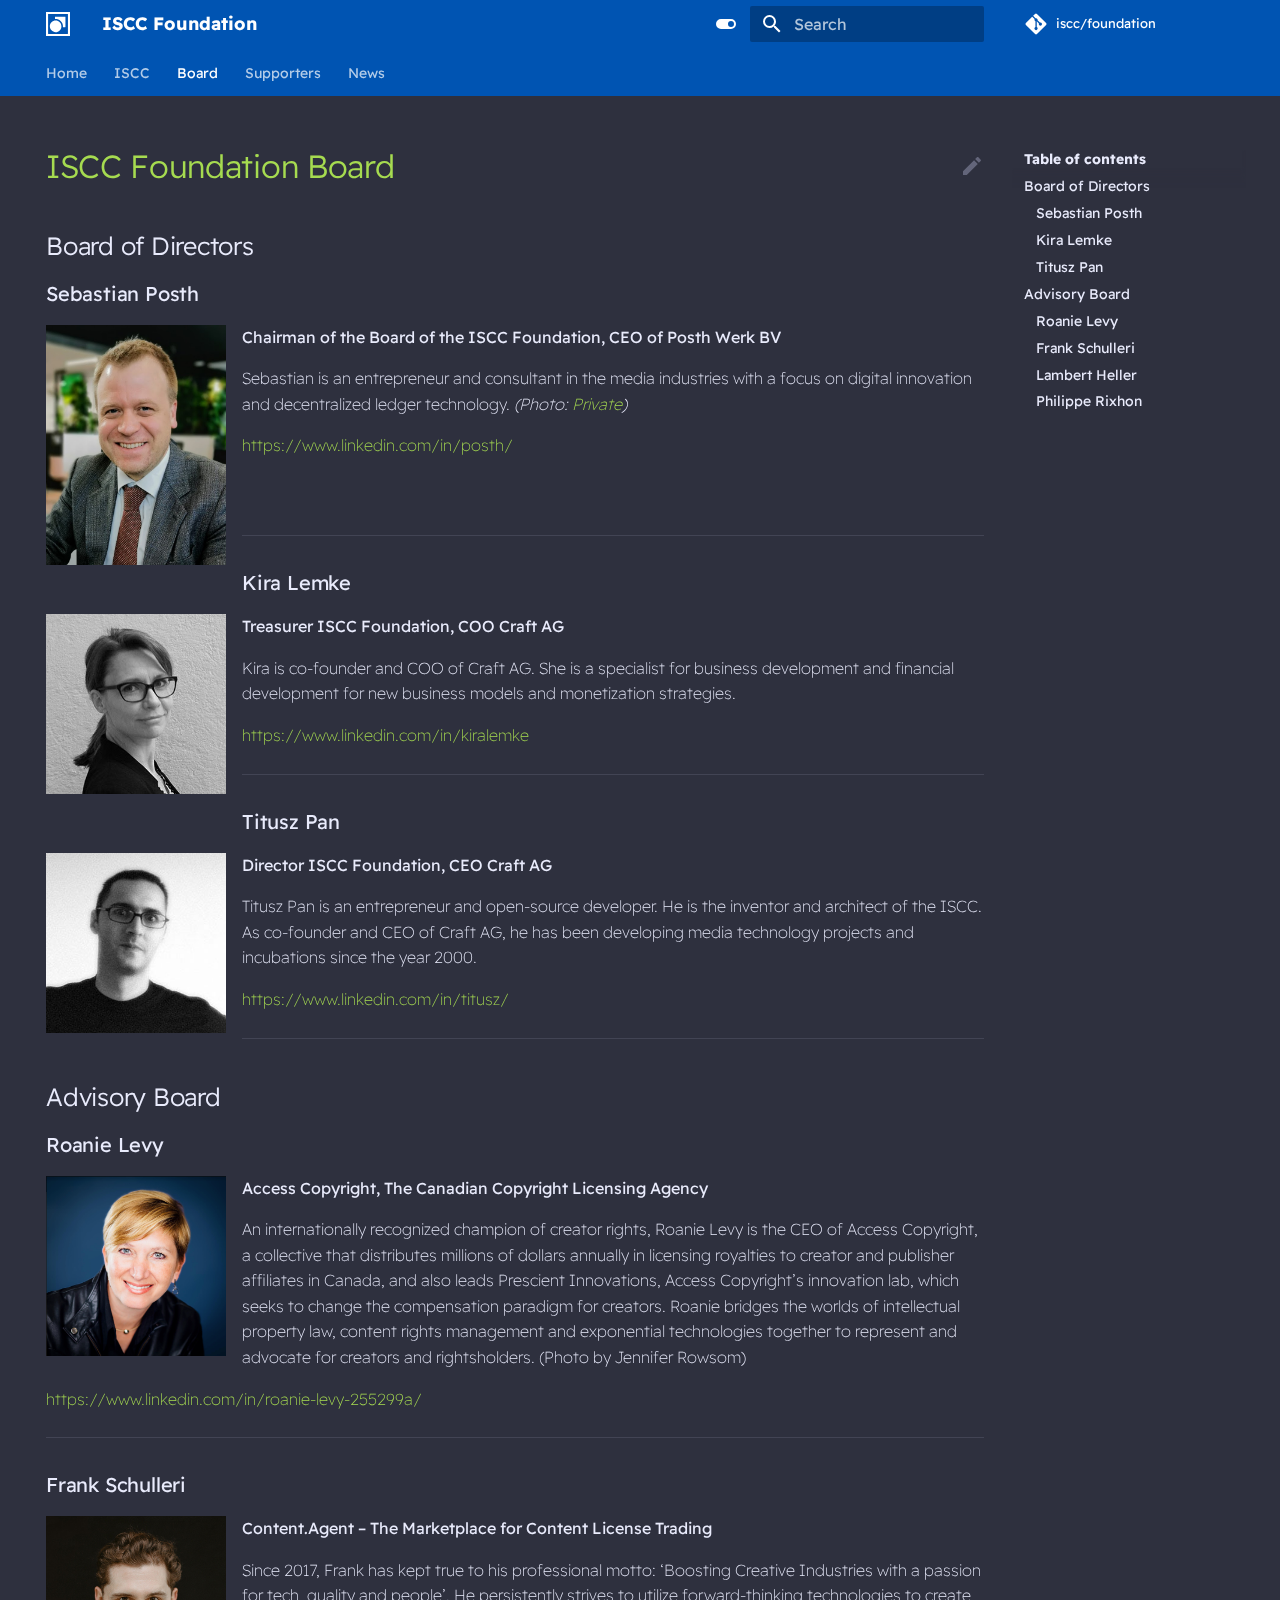
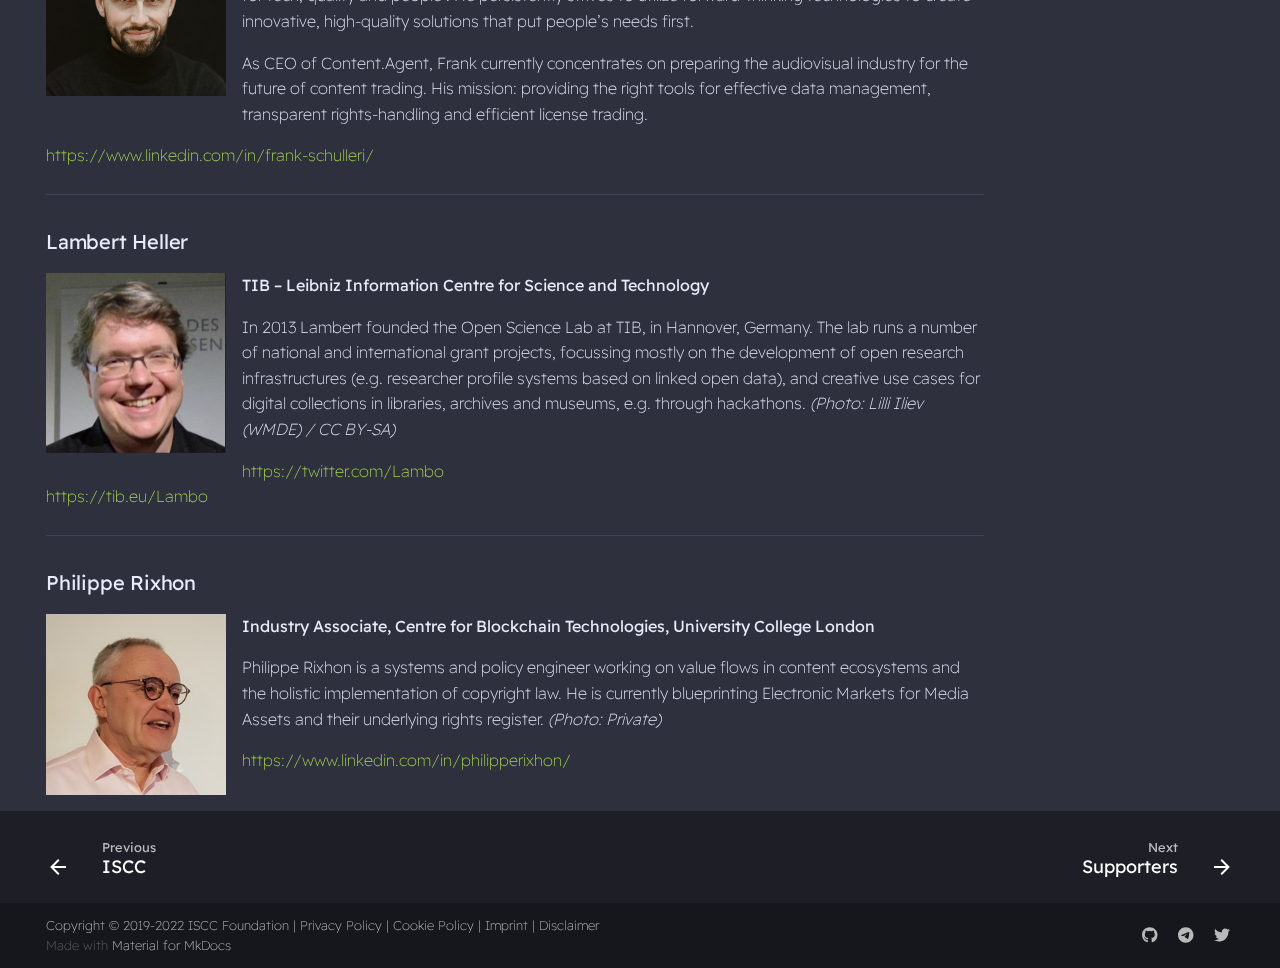
==== commit 697a2965: "Deployed 1935020 with MkDocs version: 1.4.0" ====
--- a/board/index.html
+++ b/board/index.html
@@ -63,7 +63,7 @@
     
     
     
-    <body dir="ltr" data-md-color-scheme="default" data-md-color-primary="" data-md-color-accent="">
+    <body dir="ltr" data-md-color-scheme="slate" data-md-color-primary="" data-md-color-accent="">
   
     
     
@@ -118,19 +118,19 @@
         
           
           
-          <input class="md-option" data-md-color-media="" data-md-color-scheme="default" data-md-color-primary="" data-md-color-accent=""  aria-label="Switch to dark mode"  type="radio" name="__palette" id="__palette_1">
-          
-            <label class="md-header__button md-icon" title="Switch to dark mode" for="__palette_2" hidden>
+          <input class="md-option" data-md-color-media="" data-md-color-scheme="slate" data-md-color-primary="" data-md-color-accent=""  aria-label="Switch to light mode"  type="radio" name="__palette" id="__palette_1">
+          
+            <label class="md-header__button md-icon" title="Switch to light mode" for="__palette_2" hidden>
+              <svg xmlns="http://www.w3.org/2000/svg" viewBox="0 0 24 24"><path d="M17 7H7a5 5 0 0 0-5 5 5 5 0 0 0 5 5h10a5 5 0 0 0 5-5 5 5 0 0 0-5-5m0 8a3 3 0 0 1-3-3 3 3 0 0 1 3-3 3 3 0 0 1 3 3 3 3 0 0 1-3 3Z"/></svg>
+            </label>
+          
+        
+          
+          
+          <input class="md-option" data-md-color-media="" data-md-color-scheme="default" data-md-color-primary="" data-md-color-accent=""  aria-label="Switch to dark mode"  type="radio" name="__palette" id="__palette_2">
+          
+            <label class="md-header__button md-icon" title="Switch to dark mode" for="__palette_1" hidden>
               <svg xmlns="http://www.w3.org/2000/svg" viewBox="0 0 24 24"><path d="M17 6H7c-3.31 0-6 2.69-6 6s2.69 6 6 6h10c3.31 0 6-2.69 6-6s-2.69-6-6-6zm0 10H7c-2.21 0-4-1.79-4-4s1.79-4 4-4h10c2.21 0 4 1.79 4 4s-1.79 4-4 4zM7 9c-1.66 0-3 1.34-3 3s1.34 3 3 3 3-1.34 3-3-1.34-3-3-3z"/></svg>
-            </label>
-          
-        
-          
-          
-          <input class="md-option" data-md-color-media="" data-md-color-scheme="slate" data-md-color-primary="" data-md-color-accent=""  aria-label="Switch to light mode"  type="radio" name="__palette" id="__palette_2">
-          
-            <label class="md-header__button md-icon" title="Switch to light mode" for="__palette_1" hidden>
-              <svg xmlns="http://www.w3.org/2000/svg" viewBox="0 0 24 24"><path d="M17 7H7a5 5 0 0 0-5 5 5 5 0 0 0 5 5h10a5 5 0 0 0 5-5 5 5 0 0 0-5-5m0 8a3 3 0 0 1-3-3 3 3 0 0 1 3-3 3 3 0 0 1 3 3 3 3 0 0 1-3 3Z"/></svg>
             </label>
           
         
@@ -430,6 +430,13 @@
 </li>
         
           <li class="md-nav__item">
+  <a href="#frank-schulleri" class="md-nav__link">
+    Frank Schulleri
+  </a>
+  
+</li>
+        
+          <li class="md-nav__item">
   <a href="#lambert-heller" class="md-nav__link">
     Lambert Heller
   </a>
@@ -606,6 +613,13 @@
           <li class="md-nav__item">
   <a href="#roanie-levy" class="md-nav__link">
     Roanie Levy
+  </a>
+  
+</li>
+        
+          <li class="md-nav__item">
+  <a href="#frank-schulleri" class="md-nav__link">
+    Frank Schulleri
   </a>
   
 </li>
@@ -687,6 +701,18 @@
 worlds of intellectual property law, content rights management and exponential technologies together
 to represent and advocate for creators and rightsholders. (Photo by Jennifer Rowsom)</p>
 <p><a href="https://www.linkedin.com/in/roanie-levy-255299a/">https://www.linkedin.com/in/roanie-levy-255299a/</a></p>
+<hr>
+
+<h3 id="frank-schulleri">Frank Schulleri<a class="headerlink" href="#frank-schulleri" title="Permanent link">#</a></h3>
+<p><img align="left" alt="Frank Schulleri" src="../images/board-fs.jpg" width="180" /></p>
+<p><strong>Content.Agent – The Marketplace for Content License Trading</strong></p>
+<p>Since 2017, Frank has kept true to his professional motto: ‘Boosting Creative Industries with a
+passion for tech, quality and people’. He persistently strives to utilize forward-thinking
+technologies to create innovative, high-quality solutions that put people’s needs first.</p>
+<p>As CEO of Content.Agent, Frank currently concentrates on preparing the audiovisual industry for
+the future of content trading. His mission: providing the right tools for effective data
+management, transparent rights-handling and efficient license trading.</p>
+<p><a href="https://www.linkedin.com/in/frank-schulleri/">https://www.linkedin.com/in/frank-schulleri/</a></p>
 <hr>
 
 <h3 id="lambert-heller">Lambert Heller<a class="headerlink" href="#lambert-heller" title="Permanent link">#</a></h3>
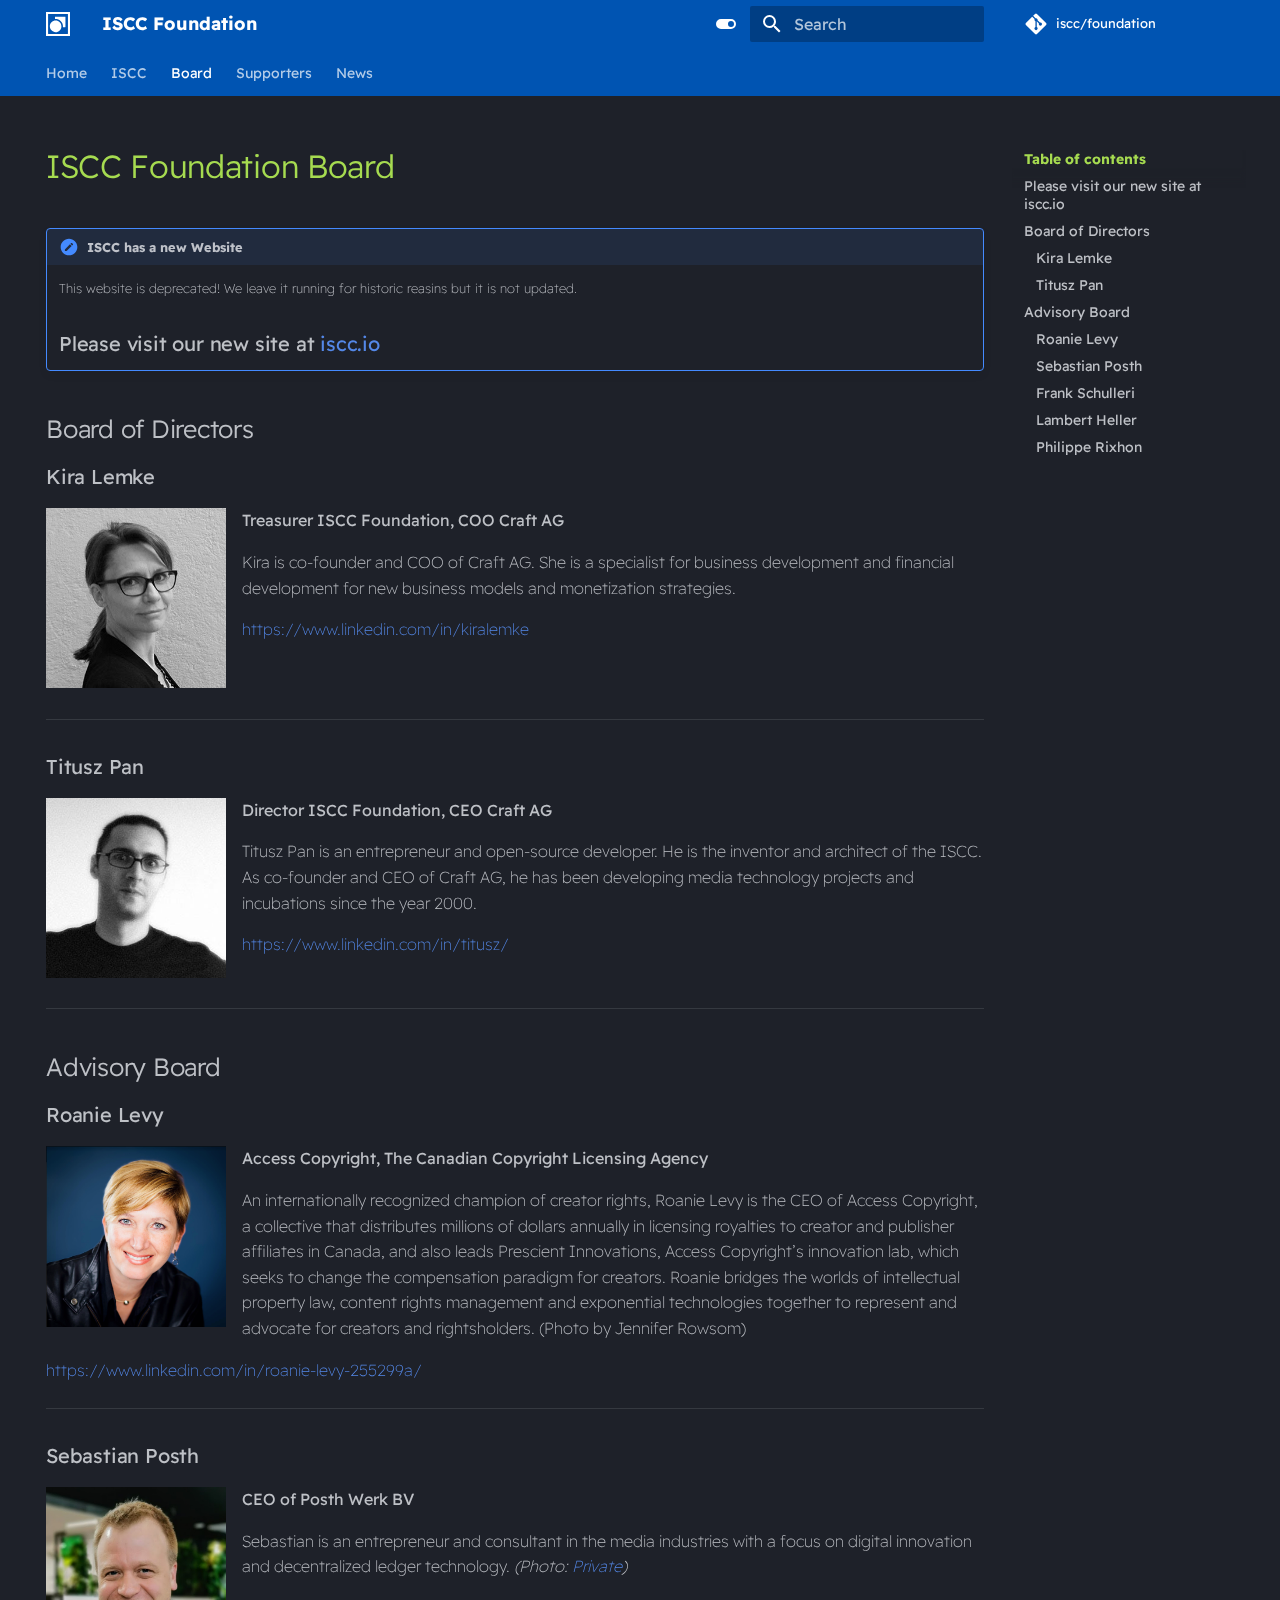
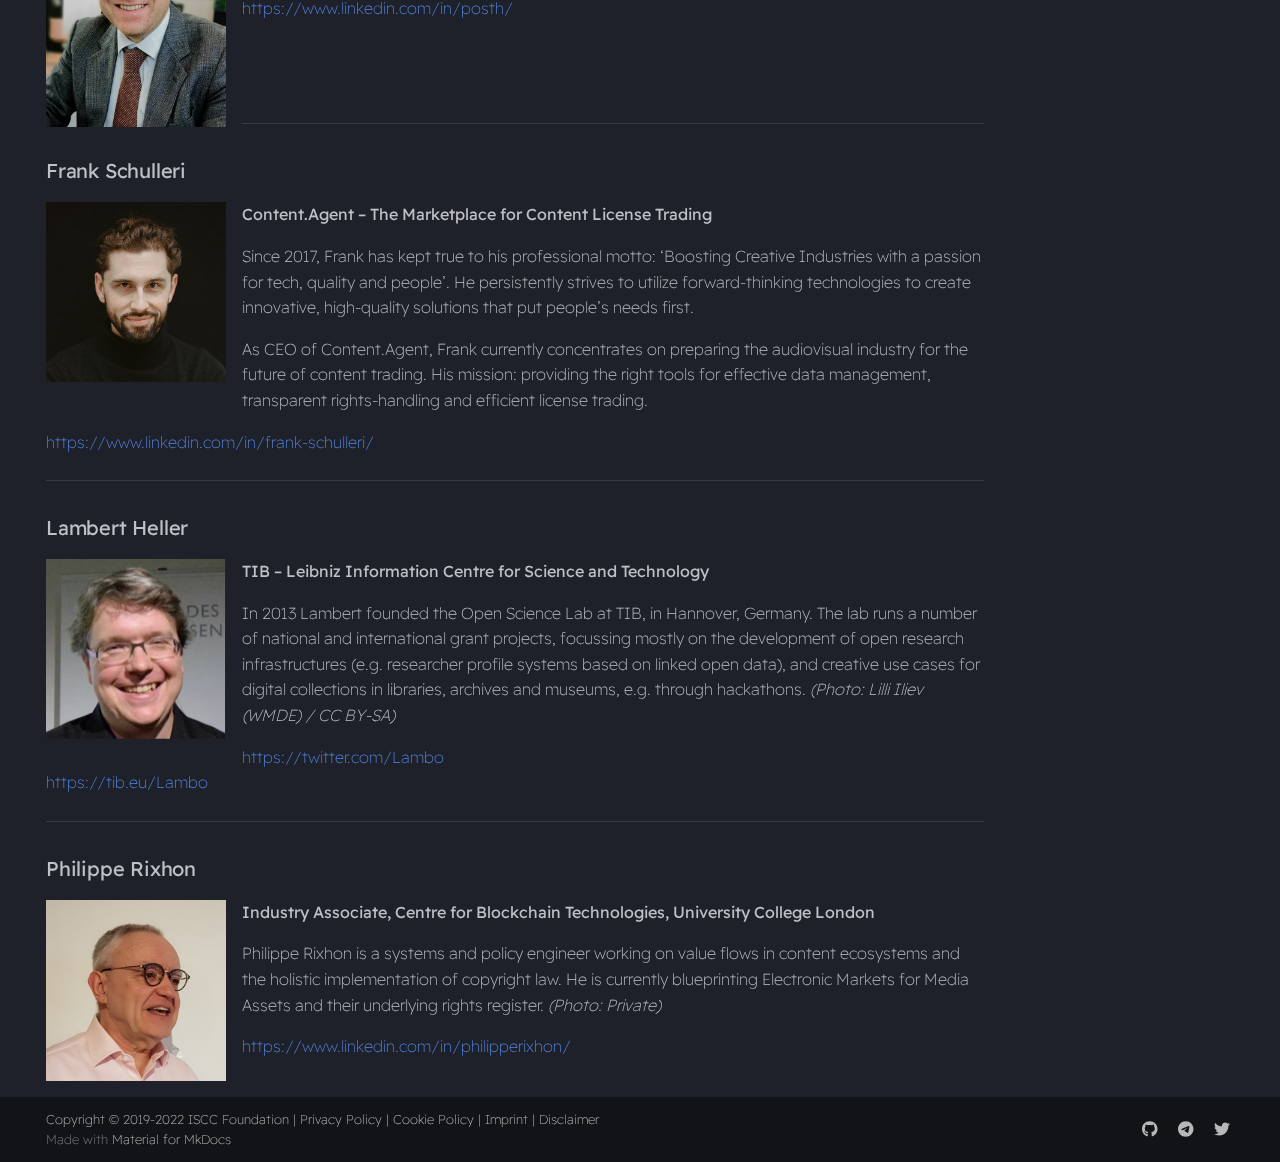
==== commit b8439830: "Deployed 413e28e with MkDocs version: 1.6.1" ====
--- a/board/index.html
+++ b/board/index.html
@@ -14,8 +14,15 @@
       
         <link rel="canonical" href="https://iscc.foundation/board/">
       
+      
+        <link rel="prev" href="../iscc/">
+      
+      
+        <link rel="next" href="../support/">
+      
+      
       <link rel="icon" href="../images/iscc-logo-icon-black.svg">
-      <meta name="generator" content="mkdocs-1.4.0, mkdocs-material-8.5.6">
+      <meta name="generator" content="mkdocs-1.6.1, mkdocs-material-9.5.40">
     
     
       
@@ -23,15 +30,17 @@
       
     
     
-      <link rel="stylesheet" href="../assets/stylesheets/main.20d9efc8.min.css">
-      
-        
-        <link rel="stylesheet" href="../assets/stylesheets/palette.cbb835fc.min.css">
-        
-      
-      
-
-    
+      <link rel="stylesheet" href="../assets/stylesheets/main.8c3ca2c6.min.css">
+      
+        
+        <link rel="stylesheet" href="../assets/stylesheets/palette.06af60db.min.css">
+      
+      
+
+
+    
+    
+      
     
     
       
@@ -39,7 +48,7 @@
     
       <link rel="stylesheet" href="../styles/extra.css">
     
-    <script>__md_scope=new URL("..",location),__md_hash=e=>[...e].reduce((e,_)=>(e<<5)-e+_.charCodeAt(0),0),__md_get=(e,_=localStorage,t=__md_scope)=>JSON.parse(_.getItem(t.pathname+"."+e)),__md_set=(e,_,t=localStorage,a=__md_scope)=>{try{t.setItem(a.pathname+"."+e,JSON.stringify(_))}catch(e){}}</script>
+    <script>__md_scope=new URL("..",location),__md_hash=e=>[...e].reduce(((e,_)=>(e<<5)-e+_.charCodeAt(0)),0),__md_get=(e,_=localStorage,t=__md_scope)=>JSON.parse(_.getItem(t.pathname+"."+e)),__md_set=(e,_,t=localStorage,a=__md_scope)=>{try{t.setItem(a.pathname+"."+e,JSON.stringify(_))}catch(e){}}</script>
     
       
   
@@ -63,11 +72,8 @@
     
     
     
-    <body dir="ltr" data-md-color-scheme="slate" data-md-color-primary="" data-md-color-accent="">
-  
-    
-    
-      <script>var palette=__md_get("__palette");if(palette&&"object"==typeof palette.color)for(var key of Object.keys(palette.color))document.body.setAttribute("data-md-color-"+key,palette.color[key])</script>
+    <body dir="ltr" data-md-color-scheme="slate" data-md-color-primary="indigo" data-md-color-accent="indigo">
+  
     
     <input class="md-toggle" data-md-toggle="drawer" type="checkbox" id="__drawer" autocomplete="off">
     <input class="md-toggle" data-md-toggle="search" type="checkbox" id="__search" autocomplete="off">
@@ -95,7 +101,8 @@
 
     </a>
     <label class="md-header__button md-icon" for="__drawer">
-      <svg xmlns="http://www.w3.org/2000/svg" viewBox="0 0 24 24"><path d="M3 6h18v2H3V6m0 5h18v2H3v-2m0 5h18v2H3v-2Z"/></svg>
+      
+      <svg xmlns="http://www.w3.org/2000/svg" viewBox="0 0 24 24"><path d="M3 6h18v2H3zm0 5h18v2H3zm0 5h18v2H3z"/></svg>
     </label>
     <div class="md-header__title" data-md-component="header-title">
       <div class="md-header__ellipsis">
@@ -114,32 +121,40 @@
       </div>
     </div>
     
-      <form class="md-header__option" data-md-component="palette">
-        
-          
-          
-          <input class="md-option" data-md-color-media="" data-md-color-scheme="slate" data-md-color-primary="" data-md-color-accent=""  aria-label="Switch to light mode"  type="radio" name="__palette" id="__palette_1">
-          
-            <label class="md-header__button md-icon" title="Switch to light mode" for="__palette_2" hidden>
-              <svg xmlns="http://www.w3.org/2000/svg" viewBox="0 0 24 24"><path d="M17 7H7a5 5 0 0 0-5 5 5 5 0 0 0 5 5h10a5 5 0 0 0 5-5 5 5 0 0 0-5-5m0 8a3 3 0 0 1-3-3 3 3 0 0 1 3-3 3 3 0 0 1 3 3 3 3 0 0 1-3 3Z"/></svg>
-            </label>
-          
-        
-          
-          
-          <input class="md-option" data-md-color-media="" data-md-color-scheme="default" data-md-color-primary="" data-md-color-accent=""  aria-label="Switch to dark mode"  type="radio" name="__palette" id="__palette_2">
-          
-            <label class="md-header__button md-icon" title="Switch to dark mode" for="__palette_1" hidden>
-              <svg xmlns="http://www.w3.org/2000/svg" viewBox="0 0 24 24"><path d="M17 6H7c-3.31 0-6 2.69-6 6s2.69 6 6 6h10c3.31 0 6-2.69 6-6s-2.69-6-6-6zm0 10H7c-2.21 0-4-1.79-4-4s1.79-4 4-4h10c2.21 0 4 1.79 4 4s-1.79 4-4 4zM7 9c-1.66 0-3 1.34-3 3s1.34 3 3 3 3-1.34 3-3-1.34-3-3-3z"/></svg>
-            </label>
-          
-        
-      </form>
+      
+        <form class="md-header__option" data-md-component="palette">
+  
+    
+    
+    
+    <input class="md-option" data-md-color-media="" data-md-color-scheme="slate" data-md-color-primary="indigo" data-md-color-accent="indigo"  aria-label="Switch to light mode"  type="radio" name="__palette" id="__palette_0">
+    
+      <label class="md-header__button md-icon" title="Switch to light mode" for="__palette_1" hidden>
+        <svg xmlns="http://www.w3.org/2000/svg" viewBox="0 0 24 24"><path d="M17 7H7a5 5 0 0 0-5 5 5 5 0 0 0 5 5h10a5 5 0 0 0 5-5 5 5 0 0 0-5-5m0 8a3 3 0 0 1-3-3 3 3 0 0 1 3-3 3 3 0 0 1 3 3 3 3 0 0 1-3 3"/></svg>
+      </label>
+    
+  
+    
+    
+    
+    <input class="md-option" data-md-color-media="" data-md-color-scheme="default" data-md-color-primary="indigo" data-md-color-accent="indigo"  aria-label="Switch to dark mode"  type="radio" name="__palette" id="__palette_1">
+    
+      <label class="md-header__button md-icon" title="Switch to dark mode" for="__palette_0" hidden>
+        <svg xmlns="http://www.w3.org/2000/svg" viewBox="0 0 24 24"><path d="M17 6H7c-3.31 0-6 2.69-6 6s2.69 6 6 6h10c3.31 0 6-2.69 6-6s-2.69-6-6-6m0 10H7c-2.21 0-4-1.79-4-4s1.79-4 4-4h10c2.21 0 4 1.79 4 4s-1.79 4-4 4M7 9c-1.66 0-3 1.34-3 3s1.34 3 3 3 3-1.34 3-3-1.34-3-3-3"/></svg>
+      </label>
+    
+  
+</form>
+      
+    
+    
+      <script>var palette=__md_get("__palette");if(palette&&palette.color){if("(prefers-color-scheme)"===palette.color.media){var media=matchMedia("(prefers-color-scheme: light)"),input=document.querySelector(media.matches?"[data-md-color-media='(prefers-color-scheme: light)']":"[data-md-color-media='(prefers-color-scheme: dark)']");palette.color.media=input.getAttribute("data-md-color-media"),palette.color.scheme=input.getAttribute("data-md-color-scheme"),palette.color.primary=input.getAttribute("data-md-color-primary"),palette.color.accent=input.getAttribute("data-md-color-accent")}for(var[key,value]of Object.entries(palette.color))document.body.setAttribute("data-md-color-"+key,value)}</script>
     
     
     
       <label class="md-header__button md-icon" for="__search">
-        <svg xmlns="http://www.w3.org/2000/svg" viewBox="0 0 24 24"><path d="M9.5 3A6.5 6.5 0 0 1 16 9.5c0 1.61-.59 3.09-1.56 4.23l.27.27h.79l5 5-1.5 1.5-5-5v-.79l-.27-.27A6.516 6.516 0 0 1 9.5 16 6.5 6.5 0 0 1 3 9.5 6.5 6.5 0 0 1 9.5 3m0 2C7 5 5 7 5 9.5S7 14 9.5 14 14 12 14 9.5 12 5 9.5 5Z"/></svg>
+        
+        <svg xmlns="http://www.w3.org/2000/svg" viewBox="0 0 24 24"><path d="M9.5 3A6.5 6.5 0 0 1 16 9.5c0 1.61-.59 3.09-1.56 4.23l.27.27h.79l5 5-1.5 1.5-5-5v-.79l-.27-.27A6.52 6.52 0 0 1 9.5 16 6.5 6.5 0 0 1 3 9.5 6.5 6.5 0 0 1 9.5 3m0 2C7 5 5 7 5 9.5S7 14 9.5 14 14 12 14 9.5 12 5 9.5 5"/></svg>
       </label>
       <div class="md-search" data-md-component="search" role="dialog">
   <label class="md-search__overlay" for="__search"></label>
@@ -147,24 +162,27 @@
     <form class="md-search__form" name="search">
       <input type="text" class="md-search__input" name="query" aria-label="Search" placeholder="Search" autocapitalize="off" autocorrect="off" autocomplete="off" spellcheck="false" data-md-component="search-query" required>
       <label class="md-search__icon md-icon" for="__search">
-        <svg xmlns="http://www.w3.org/2000/svg" viewBox="0 0 24 24"><path d="M9.5 3A6.5 6.5 0 0 1 16 9.5c0 1.61-.59 3.09-1.56 4.23l.27.27h.79l5 5-1.5 1.5-5-5v-.79l-.27-.27A6.516 6.516 0 0 1 9.5 16 6.5 6.5 0 0 1 3 9.5 6.5 6.5 0 0 1 9.5 3m0 2C7 5 5 7 5 9.5S7 14 9.5 14 14 12 14 9.5 12 5 9.5 5Z"/></svg>
-        <svg xmlns="http://www.w3.org/2000/svg" viewBox="0 0 24 24"><path d="M20 11v2H8l5.5 5.5-1.42 1.42L4.16 12l7.92-7.92L13.5 5.5 8 11h12Z"/></svg>
+        
+        <svg xmlns="http://www.w3.org/2000/svg" viewBox="0 0 24 24"><path d="M9.5 3A6.5 6.5 0 0 1 16 9.5c0 1.61-.59 3.09-1.56 4.23l.27.27h.79l5 5-1.5 1.5-5-5v-.79l-.27-.27A6.52 6.52 0 0 1 9.5 16 6.5 6.5 0 0 1 3 9.5 6.5 6.5 0 0 1 9.5 3m0 2C7 5 5 7 5 9.5S7 14 9.5 14 14 12 14 9.5 12 5 9.5 5"/></svg>
+        
+        <svg xmlns="http://www.w3.org/2000/svg" viewBox="0 0 24 24"><path d="M20 11v2H8l5.5 5.5-1.42 1.42L4.16 12l7.92-7.92L13.5 5.5 8 11z"/></svg>
       </label>
       <nav class="md-search__options" aria-label="Search">
         
         <button type="reset" class="md-search__icon md-icon" title="Clear" aria-label="Clear" tabindex="-1">
-          <svg xmlns="http://www.w3.org/2000/svg" viewBox="0 0 24 24"><path d="M19 6.41 17.59 5 12 10.59 6.41 5 5 6.41 10.59 12 5 17.59 6.41 19 12 13.41 17.59 19 19 17.59 13.41 12 19 6.41Z"/></svg>
+          
+          <svg xmlns="http://www.w3.org/2000/svg" viewBox="0 0 24 24"><path d="M19 6.41 17.59 5 12 10.59 6.41 5 5 6.41 10.59 12 5 17.59 6.41 19 12 13.41 17.59 19 19 17.59 13.41 12z"/></svg>
         </button>
       </nav>
       
     </form>
     <div class="md-search__output">
-      <div class="md-search__scrollwrap" data-md-scrollfix>
+      <div class="md-search__scrollwrap" tabindex="0" data-md-scrollfix>
         <div class="md-search-result" data-md-component="search-result">
           <div class="md-search-result__meta">
             Initializing search
           </div>
-          <ol class="md-search-result__list"></ol>
+          <ol class="md-search-result__list" role="presentation"></ol>
         </div>
       </div>
     </div>
@@ -176,7 +194,7 @@
         <a href="https://github.com/iscc/foundation" title="Go to repository" class="md-source" data-md-component="source">
   <div class="md-source__icon md-icon">
     
-    <svg xmlns="http://www.w3.org/2000/svg" viewBox="0 0 448 512"><!--! Font Awesome Free 6.2.0 by @fontawesome - https://fontawesome.com License - https://fontawesome.com/license/free (Icons: CC BY 4.0, Fonts: SIL OFL 1.1, Code: MIT License) Copyright 2022 Fonticons, Inc.--><path d="M439.55 236.05 244 40.45a28.87 28.87 0 0 0-40.81 0l-40.66 40.63 51.52 51.52c27.06-9.14 52.68 16.77 43.39 43.68l49.66 49.66c34.23-11.8 61.18 31 35.47 56.69-26.49 26.49-70.21-2.87-56-37.34L240.22 199v121.85c25.3 12.54 22.26 41.85 9.08 55a34.34 34.34 0 0 1-48.55 0c-17.57-17.6-11.07-46.91 11.25-56v-123c-20.8-8.51-24.6-30.74-18.64-45L142.57 101 8.45 235.14a28.86 28.86 0 0 0 0 40.81l195.61 195.6a28.86 28.86 0 0 0 40.8 0l194.69-194.69a28.86 28.86 0 0 0 0-40.81z"/></svg>
+    <svg xmlns="http://www.w3.org/2000/svg" viewBox="0 0 448 512"><!--! Font Awesome Free 6.6.0 by @fontawesome - https://fontawesome.com License - https://fontawesome.com/license/free (Icons: CC BY 4.0, Fonts: SIL OFL 1.1, Code: MIT License) Copyright 2024 Fonticons, Inc.--><path d="M439.55 236.05 244 40.45a28.87 28.87 0 0 0-40.81 0l-40.66 40.63 51.52 51.52c27.06-9.14 52.68 16.77 43.39 43.68l49.66 49.66c34.23-11.8 61.18 31 35.47 56.69-26.49 26.49-70.21-2.87-56-37.34L240.22 199v121.85c25.3 12.54 22.26 41.85 9.08 55a34.34 34.34 0 0 1-48.55 0c-17.57-17.6-11.07-46.91 11.25-56v-123c-20.8-8.51-24.6-30.74-18.64-45L142.57 101 8.45 235.14a28.86 28.86 0 0 0 0 40.81l195.61 195.6a28.86 28.86 0 0 0 40.8 0l194.69-194.69a28.86 28.86 0 0 0 0-40.81"/></svg>
   </div>
   <div class="md-source__repository">
     iscc/foundation
@@ -195,72 +213,94 @@
           
             
 <nav class="md-tabs" aria-label="Tabs" data-md-component="tabs">
-  <div class="md-tabs__inner md-grid">
+  <div class="md-grid">
     <ul class="md-tabs__list">
       
         
   
   
-
-
-  <li class="md-tabs__item">
-    <a href=".." class="md-tabs__link">
-      Home
-    </a>
-  </li>
-
-      
-        
-  
-  
-
-
-  <li class="md-tabs__item">
-    <a href="../iscc/" class="md-tabs__link">
-      ISCC
-    </a>
-  </li>
-
-      
-        
-  
-  
-    
-  
-
-
-  <li class="md-tabs__item">
-    <a href="./" class="md-tabs__link md-tabs__link--active">
-      Board
-    </a>
-  </li>
-
-      
-        
-  
-  
-
-
-  <li class="md-tabs__item">
-    <a href="../support/" class="md-tabs__link">
-      Supporters
-    </a>
-  </li>
-
-      
-        
-  
-  
-
-
-  
-  
   
     <li class="md-tabs__item">
-      <a href="../news/2020-02-16/" class="md-tabs__link">
-        News
+      <a href=".." class="md-tabs__link">
+        
+  
+    
+  
+  Home
+
       </a>
     </li>
+  
+
+      
+        
+  
+  
+  
+    <li class="md-tabs__item">
+      <a href="../iscc/" class="md-tabs__link">
+        
+  
+    
+  
+  ISCC
+
+      </a>
+    </li>
+  
+
+      
+        
+  
+  
+    
+  
+  
+    <li class="md-tabs__item md-tabs__item--active">
+      <a href="./" class="md-tabs__link">
+        
+  
+    
+  
+  Board
+
+      </a>
+    </li>
+  
+
+      
+        
+  
+  
+  
+    <li class="md-tabs__item">
+      <a href="../support/" class="md-tabs__link">
+        
+  
+    
+  
+  Supporters
+
+      </a>
+    </li>
+  
+
+      
+        
+  
+  
+  
+    
+    
+      <li class="md-tabs__item">
+        <a href="../news/2020-02-16/" class="md-tabs__link">
+          
+  
+  News
+
+        </a>
+      </li>
+    
   
 
       
@@ -282,6 +322,7 @@
                   <div class="md-sidebar__inner">
                     
 
+
   
 
 
@@ -299,7 +340,7 @@
       <a href="https://github.com/iscc/foundation" title="Go to repository" class="md-source" data-md-component="source">
   <div class="md-source__icon md-icon">
     
-    <svg xmlns="http://www.w3.org/2000/svg" viewBox="0 0 448 512"><!--! Font Awesome Free 6.2.0 by @fontawesome - https://fontawesome.com License - https://fontawesome.com/license/free (Icons: CC BY 4.0, Fonts: SIL OFL 1.1, Code: MIT License) Copyright 2022 Fonticons, Inc.--><path d="M439.55 236.05 244 40.45a28.87 28.87 0 0 0-40.81 0l-40.66 40.63 51.52 51.52c27.06-9.14 52.68 16.77 43.39 43.68l49.66 49.66c34.23-11.8 61.18 31 35.47 56.69-26.49 26.49-70.21-2.87-56-37.34L240.22 199v121.85c25.3 12.54 22.26 41.85 9.08 55a34.34 34.34 0 0 1-48.55 0c-17.57-17.6-11.07-46.91 11.25-56v-123c-20.8-8.51-24.6-30.74-18.64-45L142.57 101 8.45 235.14a28.86 28.86 0 0 0 0 40.81l195.61 195.6a28.86 28.86 0 0 0 40.8 0l194.69-194.69a28.86 28.86 0 0 0 0-40.81z"/></svg>
+    <svg xmlns="http://www.w3.org/2000/svg" viewBox="0 0 448 512"><!--! Font Awesome Free 6.6.0 by @fontawesome - https://fontawesome.com License - https://fontawesome.com/license/free (Icons: CC BY 4.0, Fonts: SIL OFL 1.1, Code: MIT License) Copyright 2024 Fonticons, Inc.--><path d="M439.55 236.05 244 40.45a28.87 28.87 0 0 0-40.81 0l-40.66 40.63 51.52 51.52c27.06-9.14 52.68 16.77 43.39 43.68l49.66 49.66c34.23-11.8 61.18 31 35.47 56.69-26.49 26.49-70.21-2.87-56-37.34L240.22 199v121.85c25.3 12.54 22.26 41.85 9.08 55a34.34 34.34 0 0 1-48.55 0c-17.57-17.6-11.07-46.91 11.25-56v-123c-20.8-8.51-24.6-30.74-18.64-45L142.57 101 8.45 235.14a28.86 28.86 0 0 0 0 40.81l195.61 195.6a28.86 28.86 0 0 0 40.8 0l194.69-194.69a28.86 28.86 0 0 0 0-40.81"/></svg>
   </div>
   <div class="md-source__repository">
     iscc/foundation
@@ -311,14 +352,19 @@
     
       
       
-      
-
+  
   
   
   
     <li class="md-nav__item">
       <a href=".." class="md-nav__link">
-        Home
+        
+  
+  <span class="md-ellipsis">
+    Home
+  </span>
+  
+
       </a>
     </li>
   
@@ -326,14 +372,19 @@
     
       
       
-      
-
+  
   
   
   
     <li class="md-nav__item">
       <a href="../iscc/" class="md-nav__link">
-        ISCC
+        
+  
+  <span class="md-ellipsis">
+    ISCC
+  </span>
+  
+
       </a>
     </li>
   
@@ -341,28 +392,39 @@
     
       
       
-      
-
-  
-  
-    
+  
+  
+    
+  
   
   
     <li class="md-nav__item md-nav__item--active">
       
-      <input class="md-nav__toggle md-toggle" data-md-toggle="toc" type="checkbox" id="__toc">
+      <input class="md-nav__toggle md-toggle" type="checkbox" id="__toc">
       
       
         
       
       
         <label class="md-nav__link md-nav__link--active" for="__toc">
-          Board
+          
+  
+  <span class="md-ellipsis">
+    Board
+  </span>
+  
+
           <span class="md-nav__icon md-icon"></span>
         </label>
       
       <a href="./" class="md-nav__link md-nav__link--active">
-        Board
+        
+  
+  <span class="md-ellipsis">
+    Board
+  </span>
+  
+
       </a>
       
         
@@ -381,30 +443,38 @@
     <ul class="md-nav__list" data-md-component="toc" data-md-scrollfix>
       
         <li class="md-nav__item">
+  <a href="#please-visit-our-new-site-at-isccio" class="md-nav__link">
+    <span class="md-ellipsis">
+      Please visit our new site at iscc.io
+    </span>
+  </a>
+  
+</li>
+      
+        <li class="md-nav__item">
   <a href="#board-of-directors" class="md-nav__link">
-    Board of Directors
+    <span class="md-ellipsis">
+      Board of Directors
+    </span>
   </a>
   
     <nav class="md-nav" aria-label="Board of Directors">
       <ul class="md-nav__list">
         
           <li class="md-nav__item">
-  <a href="#sebastian-posth" class="md-nav__link">
-    Sebastian Posth
-  </a>
-  
-</li>
-        
-          <li class="md-nav__item">
   <a href="#kira-lemke" class="md-nav__link">
-    Kira Lemke
+    <span class="md-ellipsis">
+      Kira Lemke
+    </span>
   </a>
   
 </li>
         
           <li class="md-nav__item">
   <a href="#titusz-pan" class="md-nav__link">
-    Titusz Pan
+    <span class="md-ellipsis">
+      Titusz Pan
+    </span>
   </a>
   
 </li>
@@ -416,7 +486,9 @@
       
         <li class="md-nav__item">
   <a href="#advisory-board" class="md-nav__link">
-    Advisory Board
+    <span class="md-ellipsis">
+      Advisory Board
+    </span>
   </a>
   
     <nav class="md-nav" aria-label="Advisory Board">
@@ -424,28 +496,45 @@
         
           <li class="md-nav__item">
   <a href="#roanie-levy" class="md-nav__link">
-    Roanie Levy
+    <span class="md-ellipsis">
+      Roanie Levy
+    </span>
+  </a>
+  
+</li>
+        
+          <li class="md-nav__item">
+  <a href="#sebastian-posth" class="md-nav__link">
+    <span class="md-ellipsis">
+      Sebastian Posth
+    </span>
   </a>
   
 </li>
         
           <li class="md-nav__item">
   <a href="#frank-schulleri" class="md-nav__link">
-    Frank Schulleri
+    <span class="md-ellipsis">
+      Frank Schulleri
+    </span>
   </a>
   
 </li>
         
           <li class="md-nav__item">
   <a href="#lambert-heller" class="md-nav__link">
-    Lambert Heller
+    <span class="md-ellipsis">
+      Lambert Heller
+    </span>
   </a>
   
 </li>
         
           <li class="md-nav__item">
   <a href="#philippe-rixhon" class="md-nav__link">
-    Philippe Rixhon
+    <span class="md-ellipsis">
+      Philippe Rixhon
+    </span>
   </a>
   
 </li>
@@ -465,14 +554,19 @@
     
       
       
-      
-
+  
   
   
   
     <li class="md-nav__item">
       <a href="../support/" class="md-nav__link">
-        Supporters
+        
+  
+  <span class="md-ellipsis">
+    Supporters
+  </span>
+  
+
       </a>
     </li>
   
@@ -480,62 +574,87 @@
     
       
       
-      
-
-  
-  
-  
+  
+  
+  
+  
+    
+    
+    
+      
+      
+    
     
     <li class="md-nav__item md-nav__item--nested">
       
-      
-        <input class="md-nav__toggle md-toggle" data-md-toggle="__nav_5" type="checkbox" id="__nav_5" >
-      
-      
-      
-      
-        <label class="md-nav__link" for="__nav_5">
-          News
-          <span class="md-nav__icon md-icon"></span>
-        </label>
-      
-      <nav class="md-nav" aria-label="News" data-md-level="1">
-        <label class="md-nav__title" for="__nav_5">
-          <span class="md-nav__icon md-icon"></span>
-          News
-        </label>
-        <ul class="md-nav__list" data-md-scrollfix>
-          
+        
+        
+        <input class="md-nav__toggle md-toggle " type="checkbox" id="__nav_5" >
+        
+          
+          <label class="md-nav__link" for="__nav_5" id="__nav_5_label" tabindex="0">
+            
+  
+  <span class="md-ellipsis">
+    News
+  </span>
+  
+
+            <span class="md-nav__icon md-icon"></span>
+          </label>
+        
+        <nav class="md-nav" data-md-level="1" aria-labelledby="__nav_5_label" aria-expanded="false">
+          <label class="md-nav__title" for="__nav_5">
+            <span class="md-nav__icon md-icon"></span>
+            News
+          </label>
+          <ul class="md-nav__list" data-md-scrollfix>
             
               
+                
+  
   
   
   
     <li class="md-nav__item">
       <a href="../news/2020-02-16/" class="md-nav__link">
-        2020-02-16
+        
+  
+  <span class="md-ellipsis">
+    2020-02-16
+  </span>
+  
+
       </a>
     </li>
   
 
-            
-          
-            
               
+            
+              
+                
+  
   
   
   
     <li class="md-nav__item">
       <a href="../news/2019-05-23/" class="md-nav__link">
-        2019-05-22
+        
+  
+  <span class="md-ellipsis">
+    2019-05-22
+  </span>
+  
+
       </a>
     </li>
   
 
-            
-          
-        </ul>
-      </nav>
+              
+            
+          </ul>
+        </nav>
+      
     </li>
   
 
@@ -569,30 +688,38 @@
     <ul class="md-nav__list" data-md-component="toc" data-md-scrollfix>
       
         <li class="md-nav__item">
+  <a href="#please-visit-our-new-site-at-isccio" class="md-nav__link">
+    <span class="md-ellipsis">
+      Please visit our new site at iscc.io
+    </span>
+  </a>
+  
+</li>
+      
+        <li class="md-nav__item">
   <a href="#board-of-directors" class="md-nav__link">
-    Board of Directors
+    <span class="md-ellipsis">
+      Board of Directors
+    </span>
   </a>
   
     <nav class="md-nav" aria-label="Board of Directors">
       <ul class="md-nav__list">
         
           <li class="md-nav__item">
-  <a href="#sebastian-posth" class="md-nav__link">
-    Sebastian Posth
-  </a>
-  
-</li>
-        
-          <li class="md-nav__item">
   <a href="#kira-lemke" class="md-nav__link">
-    Kira Lemke
+    <span class="md-ellipsis">
+      Kira Lemke
+    </span>
   </a>
   
 </li>
         
           <li class="md-nav__item">
   <a href="#titusz-pan" class="md-nav__link">
-    Titusz Pan
+    <span class="md-ellipsis">
+      Titusz Pan
+    </span>
   </a>
   
 </li>
@@ -604,7 +731,9 @@
       
         <li class="md-nav__item">
   <a href="#advisory-board" class="md-nav__link">
-    Advisory Board
+    <span class="md-ellipsis">
+      Advisory Board
+    </span>
   </a>
   
     <nav class="md-nav" aria-label="Advisory Board">
@@ -612,28 +741,45 @@
         
           <li class="md-nav__item">
   <a href="#roanie-levy" class="md-nav__link">
-    Roanie Levy
+    <span class="md-ellipsis">
+      Roanie Levy
+    </span>
+  </a>
+  
+</li>
+        
+          <li class="md-nav__item">
+  <a href="#sebastian-posth" class="md-nav__link">
+    <span class="md-ellipsis">
+      Sebastian Posth
+    </span>
   </a>
   
 </li>
         
           <li class="md-nav__item">
   <a href="#frank-schulleri" class="md-nav__link">
-    Frank Schulleri
+    <span class="md-ellipsis">
+      Frank Schulleri
+    </span>
   </a>
   
 </li>
         
           <li class="md-nav__item">
   <a href="#lambert-heller" class="md-nav__link">
-    Lambert Heller
+    <span class="md-ellipsis">
+      Lambert Heller
+    </span>
   </a>
   
 </li>
         
           <li class="md-nav__item">
   <a href="#philippe-rixhon" class="md-nav__link">
-    Philippe Rixhon
+    <span class="md-ellipsis">
+      Philippe Rixhon
+    </span>
   </a>
   
 </li>
@@ -657,28 +803,23 @@
                 
                   
 
-  <a href="https://github.com/iscc/foundation/edit/main/docs/board.md" title="Edit this page" class="md-content__button md-icon">
-    
-    <svg xmlns="http://www.w3.org/2000/svg" viewBox="0 0 24 24"><path d="M20.71 7.04c.39-.39.39-1.04 0-1.41l-2.34-2.34c-.37-.39-1.02-.39-1.41 0l-1.84 1.83 3.75 3.75M3 17.25V21h3.75L17.81 9.93l-3.75-3.75L3 17.25Z"/></svg>
-  </a>
+  
+  
 
 
 <h1 id="iscc-foundation-board">ISCC Foundation Board<a class="headerlink" href="#iscc-foundation-board" title="Permanent link">#</a></h1>
+<div class="admonition note">
+<p class="admonition-title">ISCC has a new Website</p>
+<p>This website is deprecated! We leave it running for historic reasins but it is not updated.</p>
+<h2 id="please-visit-our-new-site-at-isccio"><strong>Please visit our new site at <a href="https://iscc.io">iscc.io</a></strong><a class="headerlink" href="#please-visit-our-new-site-at-isccio" title="Permanent link">#</a></h2>
+</div>
 <h2 id="board-of-directors">Board of Directors<a class="headerlink" href="#board-of-directors" title="Permanent link">#</a></h2>
-<h3 id="sebastian-posth">Sebastian Posth<a class="headerlink" href="#sebastian-posth" title="Permanent link">#</a></h3>
-<p><img align="left" alt="Sebastian Posth" src="../images/board-sp.jpg" width="180" /></p>
-<p><strong>Chairman of the Board of the ISCC Foundation, CEO of Posth Werk BV</strong></p>
-<p>Sebastian is an entrepreneur and consultant in the media industries with a focus on digital
-innovation and decentralized ledger technology. <em>(Photo: <a href="https://posth.me/about-me/">Private</a>)</em></p>
-<p><a href="https://www.linkedin.com/in/posth/">https://www.linkedin.com/in/posth/</a><br><br><br></p>
-<hr>
-
 <h3 id="kira-lemke">Kira Lemke<a class="headerlink" href="#kira-lemke" title="Permanent link">#</a></h3>
 <p><img align="left" alt="Kira Lemke" src="../images/board-kl.jpg" width="180" /></p>
 <p><strong>Treasurer ISCC Foundation, COO Craft AG</strong></p>
 <p>Kira is co-founder and COO of Craft AG. She is a specialist for business development and financial
 development for new business models and monetization strategies.</p>
-<p><a href="https://www.linkedin.com/in/kiralemke">https://www.linkedin.com/in/kiralemke</a></p>
+<p><a href="https://www.linkedin.com/in/kiralemke">https://www.linkedin.com/in/kiralemke</a><br><br><br></p>
 <hr>
 
 <h3 id="titusz-pan">Titusz Pan<a class="headerlink" href="#titusz-pan" title="Permanent link">#</a></h3>
@@ -687,7 +828,7 @@
 <p>Titusz Pan is an entrepreneur and open-source developer. He is the inventor and architect of the
 ISCC. As co-founder and CEO of Craft AG, he has been developing media technology projects and
 incubations since the year 2000.</p>
-<p><a href="https://www.linkedin.com/in/titusz/">https://www.linkedin.com/in/titusz/</a></p>
+<p><a href="https://www.linkedin.com/in/titusz/">https://www.linkedin.com/in/titusz/</a><br><br></p>
 <hr>
 
 <h2 id="advisory-board">Advisory Board<a class="headerlink" href="#advisory-board" title="Permanent link">#</a></h2>
@@ -703,6 +844,14 @@
 <p><a href="https://www.linkedin.com/in/roanie-levy-255299a/">https://www.linkedin.com/in/roanie-levy-255299a/</a></p>
 <hr>
 
+<h3 id="sebastian-posth">Sebastian Posth<a class="headerlink" href="#sebastian-posth" title="Permanent link">#</a></h3>
+<p><img align="left" alt="Sebastian Posth" src="../images/board-sp.jpg" width="180" /></p>
+<p><strong>CEO of Posth Werk BV</strong></p>
+<p>Sebastian is an entrepreneur and consultant in the media industries with a focus on digital
+innovation and decentralized ledger technology. <em>(Photo: <a href="https://posth.me/about-me/">Private</a>)</em></p>
+<p><a href="https://www.linkedin.com/in/posth/">https://www.linkedin.com/in/posth/</a><br><br><br><br></p>
+<hr>
+
 <h3 id="frank-schulleri">Frank Schulleri<a class="headerlink" href="#frank-schulleri" title="Permanent link">#</a></h3>
 <p><img align="left" alt="Frank Schulleri" src="../images/board-fs.jpg" width="180" /></p>
 <p><strong>Content.Agent – The Marketplace for Content License Trading</strong></p>
@@ -735,6 +884,16 @@
 <p><a href="https://www.linkedin.com/in/philipperixhon/">https://www.linkedin.com/in/philipperixhon/</a></p>
 
 
+
+
+
+
+
+  
+  
+
+
+
   
 
 
@@ -747,54 +906,18 @@
             </div>
           
           
+<script>var target=document.getElementById(location.hash.slice(1));target&&target.name&&(target.checked=target.name.startsWith("__tabbed_"))</script>
         </div>
         
-          <a href="#" class="md-top md-icon" data-md-component="top" hidden>
-            <svg xmlns="http://www.w3.org/2000/svg" viewBox="0 0 24 24"><path d="M13 20h-2V8l-5.5 5.5-1.42-1.42L12 4.16l7.92 7.92-1.42 1.42L13 8v12Z"/></svg>
-            Back to top
-          </a>
+          <button type="button" class="md-top md-icon" data-md-component="top" hidden>
+  
+  <svg xmlns="http://www.w3.org/2000/svg" viewBox="0 0 24 24"><path d="M13 20h-2V8l-5.5 5.5-1.42-1.42L12 4.16l7.92 7.92-1.42 1.42L13 8z"/></svg>
+  Back to top
+</button>
         
       </main>
       
         <footer class="md-footer">
-  
-    
-      
-    
-    <nav class="md-footer__inner md-grid" aria-label="Footer" >
-      
-        
-        <a href="../iscc/" class="md-footer__link md-footer__link--prev" aria-label="Previous: ISCC" rel="prev">
-          <div class="md-footer__button md-icon">
-            <svg xmlns="http://www.w3.org/2000/svg" viewBox="0 0 24 24"><path d="M20 11v2H8l5.5 5.5-1.42 1.42L4.16 12l7.92-7.92L13.5 5.5 8 11h12Z"/></svg>
-          </div>
-          <div class="md-footer__title">
-            <div class="md-ellipsis">
-              <span class="md-footer__direction">
-                Previous
-              </span>
-              ISCC
-            </div>
-          </div>
-        </a>
-      
-      
-        
-        <a href="../support/" class="md-footer__link md-footer__link--next" aria-label="Next: Supporters" rel="next">
-          <div class="md-footer__title">
-            <div class="md-ellipsis">
-              <span class="md-footer__direction">
-                Next
-              </span>
-              Supporters
-            </div>
-          </div>
-          <div class="md-footer__button md-icon">
-            <svg xmlns="http://www.w3.org/2000/svg" viewBox="0 0 24 24"><path d="M4 11v2h12l-5.5 5.5 1.42 1.42L19.84 12l-7.92-7.92L10.5 5.5 16 11H4Z"/></svg>
-          </div>
-        </a>
-      
-    </nav>
   
   <div class="md-footer-meta md-typeset">
     <div class="md-footer-meta__inner md-grid">
@@ -816,29 +939,35 @@
   
     
     
+    
+    
       
       
     
     <a href="https://github.com/iscc" target="_blank" rel="noopener" title="github.com" class="md-social__link">
-      <svg xmlns="http://www.w3.org/2000/svg" viewBox="0 0 496 512"><!--! Font Awesome Free 6.2.0 by @fontawesome - https://fontawesome.com License - https://fontawesome.com/license/free (Icons: CC BY 4.0, Fonts: SIL OFL 1.1, Code: MIT License) Copyright 2022 Fonticons, Inc.--><path d="M165.9 397.4c0 2-2.3 3.6-5.2 3.6-3.3.3-5.6-1.3-5.6-3.6 0-2 2.3-3.6 5.2-3.6 3-.3 5.6 1.3 5.6 3.6zm-31.1-4.5c-.7 2 1.3 4.3 4.3 4.9 2.6 1 5.6 0 6.2-2s-1.3-4.3-4.3-5.2c-2.6-.7-5.5.3-6.2 2.3zm44.2-1.7c-2.9.7-4.9 2.6-4.6 4.9.3 2 2.9 3.3 5.9 2.6 2.9-.7 4.9-2.6 4.6-4.6-.3-1.9-3-3.2-5.9-2.9zM244.8 8C106.1 8 0 113.3 0 252c0 110.9 69.8 205.8 169.5 239.2 12.8 2.3 17.3-5.6 17.3-12.1 0-6.2-.3-40.4-.3-61.4 0 0-70 15-84.7-29.8 0 0-11.4-29.1-27.8-36.6 0 0-22.9-15.7 1.6-15.4 0 0 24.9 2 38.6 25.8 21.9 38.6 58.6 27.5 72.9 20.9 2.3-16 8.8-27.1 16-33.7-55.9-6.2-112.3-14.3-112.3-110.5 0-27.5 7.6-41.3 23.6-58.9-2.6-6.5-11.1-33.3 2.6-67.9 20.9-6.5 69 27 69 27 20-5.6 41.5-8.5 62.8-8.5s42.8 2.9 62.8 8.5c0 0 48.1-33.6 69-27 13.7 34.7 5.2 61.4 2.6 67.9 16 17.7 25.8 31.5 25.8 58.9 0 96.5-58.9 104.2-114.8 110.5 9.2 7.9 17 22.9 17 46.4 0 33.7-.3 75.4-.3 83.6 0 6.5 4.6 14.4 17.3 12.1C428.2 457.8 496 362.9 496 252 496 113.3 383.5 8 244.8 8zM97.2 352.9c-1.3 1-1 3.3.7 5.2 1.6 1.6 3.9 2.3 5.2 1 1.3-1 1-3.3-.7-5.2-1.6-1.6-3.9-2.3-5.2-1zm-10.8-8.1c-.7 1.3.3 2.9 2.3 3.9 1.6 1 3.6.7 4.3-.7.7-1.3-.3-2.9-2.3-3.9-2-.6-3.6-.3-4.3.7zm32.4 35.6c-1.6 1.3-1 4.3 1.3 6.2 2.3 2.3 5.2 2.6 6.5 1 1.3-1.3.7-4.3-1.3-6.2-2.2-2.3-5.2-2.6-6.5-1zm-11.4-14.7c-1.6 1-1.6 3.6 0 5.9 1.6 2.3 4.3 3.3 5.6 2.3 1.6-1.3 1.6-3.9 0-6.2-1.4-2.3-4-3.3-5.6-2z"/></svg>
+      <svg xmlns="http://www.w3.org/2000/svg" viewBox="0 0 496 512"><!--! Font Awesome Free 6.6.0 by @fontawesome - https://fontawesome.com License - https://fontawesome.com/license/free (Icons: CC BY 4.0, Fonts: SIL OFL 1.1, Code: MIT License) Copyright 2024 Fonticons, Inc.--><path d="M165.9 397.4c0 2-2.3 3.6-5.2 3.6-3.3.3-5.6-1.3-5.6-3.6 0-2 2.3-3.6 5.2-3.6 3-.3 5.6 1.3 5.6 3.6m-31.1-4.5c-.7 2 1.3 4.3 4.3 4.9 2.6 1 5.6 0 6.2-2s-1.3-4.3-4.3-5.2c-2.6-.7-5.5.3-6.2 2.3m44.2-1.7c-2.9.7-4.9 2.6-4.6 4.9.3 2 2.9 3.3 5.9 2.6 2.9-.7 4.9-2.6 4.6-4.6-.3-1.9-3-3.2-5.9-2.9M244.8 8C106.1 8 0 113.3 0 252c0 110.9 69.8 205.8 169.5 239.2 12.8 2.3 17.3-5.6 17.3-12.1 0-6.2-.3-40.4-.3-61.4 0 0-70 15-84.7-29.8 0 0-11.4-29.1-27.8-36.6 0 0-22.9-15.7 1.6-15.4 0 0 24.9 2 38.6 25.8 21.9 38.6 58.6 27.5 72.9 20.9 2.3-16 8.8-27.1 16-33.7-55.9-6.2-112.3-14.3-112.3-110.5 0-27.5 7.6-41.3 23.6-58.9-2.6-6.5-11.1-33.3 2.6-67.9 20.9-6.5 69 27 69 27 20-5.6 41.5-8.5 62.8-8.5s42.8 2.9 62.8 8.5c0 0 48.1-33.6 69-27 13.7 34.7 5.2 61.4 2.6 67.9 16 17.7 25.8 31.5 25.8 58.9 0 96.5-58.9 104.2-114.8 110.5 9.2 7.9 17 22.9 17 46.4 0 33.7-.3 75.4-.3 83.6 0 6.5 4.6 14.4 17.3 12.1C428.2 457.8 496 362.9 496 252 496 113.3 383.5 8 244.8 8M97.2 352.9c-1.3 1-1 3.3.7 5.2 1.6 1.6 3.9 2.3 5.2 1 1.3-1 1-3.3-.7-5.2-1.6-1.6-3.9-2.3-5.2-1m-10.8-8.1c-.7 1.3.3 2.9 2.3 3.9 1.6 1 3.6.7 4.3-.7.7-1.3-.3-2.9-2.3-3.9-2-.6-3.6-.3-4.3.7m32.4 35.6c-1.6 1.3-1 4.3 1.3 6.2 2.3 2.3 5.2 2.6 6.5 1 1.3-1.3.7-4.3-1.3-6.2-2.2-2.3-5.2-2.6-6.5-1m-11.4-14.7c-1.6 1-1.6 3.6 0 5.9s4.3 3.3 5.6 2.3c1.6-1.3 1.6-3.9 0-6.2-1.4-2.3-4-3.3-5.6-2"/></svg>
     </a>
   
     
     
+    
+    
       
       
     
     <a href="https://t.me/iscc_dev" target="_blank" rel="noopener" title="t.me" class="md-social__link">
-      <svg xmlns="http://www.w3.org/2000/svg" viewBox="0 0 496 512"><!--! Font Awesome Free 6.2.0 by @fontawesome - https://fontawesome.com License - https://fontawesome.com/license/free (Icons: CC BY 4.0, Fonts: SIL OFL 1.1, Code: MIT License) Copyright 2022 Fonticons, Inc.--><path d="M248 8C111.033 8 0 119.033 0 256s111.033 248 248 248 248-111.033 248-248S384.967 8 248 8Zm114.952 168.66c-3.732 39.215-19.881 134.378-28.1 178.3-3.476 18.584-10.322 24.816-16.948 25.425-14.4 1.326-25.338-9.517-39.287-18.661-21.827-14.308-34.158-23.215-55.346-37.177-24.485-16.135-8.612-25 5.342-39.5 3.652-3.793 67.107-61.51 68.335-66.746.153-.655.3-3.1-1.154-4.384s-3.59-.849-5.135-.5q-3.283.746-104.608 69.142-14.845 10.194-26.894 9.934c-8.855-.191-25.888-5.006-38.551-9.123-15.531-5.048-27.875-7.717-26.8-16.291q.84-6.7 18.45-13.7 108.446-47.248 144.628-62.3c68.872-28.647 83.183-33.623 92.511-33.789 2.052-.034 6.639.474 9.61 2.885a10.452 10.452 0 0 1 3.53 6.716 43.765 43.765 0 0 1 .417 9.769Z"/></svg>
+      <svg xmlns="http://www.w3.org/2000/svg" viewBox="0 0 496 512"><!--! Font Awesome Free 6.6.0 by @fontawesome - https://fontawesome.com License - https://fontawesome.com/license/free (Icons: CC BY 4.0, Fonts: SIL OFL 1.1, Code: MIT License) Copyright 2024 Fonticons, Inc.--><path d="M248 8C111.033 8 0 119.033 0 256s111.033 248 248 248 248-111.033 248-248S384.967 8 248 8m114.952 168.66c-3.732 39.215-19.881 134.378-28.1 178.3-3.476 18.584-10.322 24.816-16.948 25.425-14.4 1.326-25.338-9.517-39.287-18.661-21.827-14.308-34.158-23.215-55.346-37.177-24.485-16.135-8.612-25 5.342-39.5 3.652-3.793 67.107-61.51 68.335-66.746.153-.655.3-3.1-1.154-4.384s-3.59-.849-5.135-.5q-3.283.746-104.608 69.142-14.845 10.194-26.894 9.934c-8.855-.191-25.888-5.006-38.551-9.123-15.531-5.048-27.875-7.717-26.8-16.291q.84-6.7 18.45-13.7 108.446-47.248 144.628-62.3c68.872-28.647 83.183-33.623 92.511-33.789 2.052-.034 6.639.474 9.61 2.885a10.45 10.45 0 0 1 3.53 6.716 43.8 43.8 0 0 1 .417 9.769"/></svg>
     </a>
   
     
     
+    
+    
       
       
     
     <a href="https://twitter.com/iscc_foundation" target="_blank" rel="noopener" title="twitter.com" class="md-social__link">
-      <svg xmlns="http://www.w3.org/2000/svg" viewBox="0 0 512 512"><!--! Font Awesome Free 6.2.0 by @fontawesome - https://fontawesome.com License - https://fontawesome.com/license/free (Icons: CC BY 4.0, Fonts: SIL OFL 1.1, Code: MIT License) Copyright 2022 Fonticons, Inc.--><path d="M459.37 151.716c.325 4.548.325 9.097.325 13.645 0 138.72-105.583 298.558-298.558 298.558-59.452 0-114.68-17.219-161.137-47.106 8.447.974 16.568 1.299 25.34 1.299 49.055 0 94.213-16.568 130.274-44.832-46.132-.975-84.792-31.188-98.112-72.772 6.498.974 12.995 1.624 19.818 1.624 9.421 0 18.843-1.3 27.614-3.573-48.081-9.747-84.143-51.98-84.143-102.985v-1.299c13.969 7.797 30.214 12.67 47.431 13.319-28.264-18.843-46.781-51.005-46.781-87.391 0-19.492 5.197-37.36 14.294-52.954 51.655 63.675 129.3 105.258 216.365 109.807-1.624-7.797-2.599-15.918-2.599-24.04 0-57.828 46.782-104.934 104.934-104.934 30.213 0 57.502 12.67 76.67 33.137 23.715-4.548 46.456-13.32 66.599-25.34-7.798 24.366-24.366 44.833-46.132 57.827 21.117-2.273 41.584-8.122 60.426-16.243-14.292 20.791-32.161 39.308-52.628 54.253z"/></svg>
+      <svg xmlns="http://www.w3.org/2000/svg" viewBox="0 0 512 512"><!--! Font Awesome Free 6.6.0 by @fontawesome - https://fontawesome.com License - https://fontawesome.com/license/free (Icons: CC BY 4.0, Fonts: SIL OFL 1.1, Code: MIT License) Copyright 2024 Fonticons, Inc.--><path d="M459.37 151.716c.325 4.548.325 9.097.325 13.645 0 138.72-105.583 298.558-298.558 298.558-59.452 0-114.68-17.219-161.137-47.106 8.447.974 16.568 1.299 25.34 1.299 49.055 0 94.213-16.568 130.274-44.832-46.132-.975-84.792-31.188-98.112-72.772 6.498.974 12.995 1.624 19.818 1.624 9.421 0 18.843-1.3 27.614-3.573-48.081-9.747-84.143-51.98-84.143-102.985v-1.299c13.969 7.797 30.214 12.67 47.431 13.319-28.264-18.843-46.781-51.005-46.781-87.391 0-19.492 5.197-37.36 14.294-52.954 51.655 63.675 129.3 105.258 216.365 109.807-1.624-7.797-2.599-15.918-2.599-24.04 0-57.828 46.782-104.934 104.934-104.934 30.213 0 57.502 12.67 76.67 33.137 23.715-4.548 46.456-13.32 66.599-25.34-7.798 24.366-24.366 44.833-46.132 57.827 21.117-2.273 41.584-8.122 60.426-16.243-14.292 20.791-32.161 39.308-52.628 54.253"/></svg>
     </a>
   
 </div>
@@ -852,10 +981,11 @@
       <div class="md-dialog__inner md-typeset"></div>
     </div>
     
-    <script id="__config" type="application/json">{"base": "..", "features": ["navigation.tracking", "navigation.tabs", "navigation.top"], "search": "../assets/javascripts/workers/search.5bf1dace.min.js", "translations": {"clipboard.copied": "Copied to clipboard", "clipboard.copy": "Copy to clipboard", "search.config.lang": "en", "search.config.pipeline": "trimmer, stopWordFilter", "search.config.separator": "[\\s\\-]+", "search.placeholder": "Search", "search.result.more.one": "1 more on this page", "search.result.more.other": "# more on this page", "search.result.none": "No matching documents", "search.result.one": "1 matching document", "search.result.other": "# matching documents", "search.result.placeholder": "Type to start searching", "search.result.term.missing": "Missing", "select.version.title": "Select version"}}</script>
-    
-    
-      <script src="../assets/javascripts/bundle.078830c0.min.js"></script>
+    
+    <script id="__config" type="application/json">{"base": "..", "features": ["navigation.tracking", "navigation.tabs", "navigation.top"], "search": "../assets/javascripts/workers/search.6ce7567c.min.js", "translations": {"clipboard.copied": "Copied to clipboard", "clipboard.copy": "Copy to clipboard", "search.result.more.one": "1 more on this page", "search.result.more.other": "# more on this page", "search.result.none": "No matching documents", "search.result.one": "1 matching document", "search.result.other": "# matching documents", "search.result.placeholder": "Type to start searching", "search.result.term.missing": "Missing", "select.version": "Select version"}}</script>
+    
+    
+      <script src="../assets/javascripts/bundle.525ec568.min.js"></script>
       
     
   </body>
--- a/assets/stylesheets/main.8c3ca2c6.min.css
+++ b/assets/stylesheets/main.8c3ca2c6.min.css
@@ -0,0 +1 @@
+@charset "UTF-8";html{-webkit-text-size-adjust:none;-moz-text-size-adjust:none;text-size-adjust:none;box-sizing:border-box}*,:after,:before{box-sizing:inherit}@media (prefers-reduced-motion){*,:after,:before{transition:none!important}}body{margin:0}a,button,input,label{-webkit-tap-highlight-color:transparent}a{color:inherit;text-decoration:none}hr{border:0;box-sizing:initial;display:block;height:.05rem;overflow:visible;padding:0}small{font-size:80%}sub,sup{line-height:1em}img{border-style:none}table{border-collapse:initial;border-spacing:0}td,th{font-weight:400;vertical-align:top}button{background:#0000;border:0;font-family:inherit;font-size:inherit;margin:0;padding:0}input{border:0;outline:none}:root{--md-primary-fg-color:#4051b5;--md-primary-fg-color--light:#5d6cc0;--md-primary-fg-color--dark:#303fa1;--md-primary-bg-color:#fff;--md-primary-bg-color--light:#ffffffb3;--md-accent-fg-color:#526cfe;--md-accent-fg-color--transparent:#526cfe1a;--md-accent-bg-color:#fff;--md-accent-bg-color--light:#ffffffb3}[data-md-color-scheme=default]{color-scheme:light}[data-md-color-scheme=default] img[src$="#gh-dark-mode-only"],[data-md-color-scheme=default] img[src$="#only-dark"]{display:none}:root,[data-md-color-scheme=default]{--md-hue:225deg;--md-default-fg-color:#000000de;--md-default-fg-color--light:#0000008a;--md-default-fg-color--lighter:#00000052;--md-default-fg-color--lightest:#00000012;--md-default-bg-color:#fff;--md-default-bg-color--light:#ffffffb3;--md-default-bg-color--lighter:#ffffff4d;--md-default-bg-color--lightest:#ffffff1f;--md-code-fg-color:#36464e;--md-code-bg-color:#f5f5f5;--md-code-hl-color:#4287ff;--md-code-hl-color--light:#4287ff1a;--md-code-hl-number-color:#d52a2a;--md-code-hl-special-color:#db1457;--md-code-hl-function-color:#a846b9;--md-code-hl-constant-color:#6e59d9;--md-code-hl-keyword-color:#3f6ec6;--md-code-hl-string-color:#1c7d4d;--md-code-hl-name-color:var(--md-code-fg-color);--md-code-hl-operator-color:var(--md-default-fg-color--light);--md-code-hl-punctuation-color:var(--md-default-fg-color--light);--md-code-hl-comment-color:var(--md-default-fg-color--light);--md-code-hl-generic-color:var(--md-default-fg-color--light);--md-code-hl-variable-color:var(--md-default-fg-color--light);--md-typeset-color:var(--md-default-fg-color);--md-typeset-a-color:var(--md-primary-fg-color);--md-typeset-del-color:#f5503d26;--md-typeset-ins-color:#0bd57026;--md-typeset-kbd-color:#fafafa;--md-typeset-kbd-accent-color:#fff;--md-typeset-kbd-border-color:#b8b8b8;--md-typeset-mark-color:#ffff0080;--md-typeset-table-color:#0000001f;--md-typeset-table-color--light:rgba(0,0,0,.035);--md-admonition-fg-color:var(--md-default-fg-color);--md-admonition-bg-color:var(--md-default-bg-color);--md-warning-fg-color:#000000de;--md-warning-bg-color:#ff9;--md-footer-fg-color:#fff;--md-footer-fg-color--light:#ffffffb3;--md-footer-fg-color--lighter:#ffffff73;--md-footer-bg-color:#000000de;--md-footer-bg-color--dark:#00000052;--md-shadow-z1:0 0.2rem 0.5rem #0000000d,0 0 0.05rem #0000001a;--md-shadow-z2:0 0.2rem 0.5rem #0000001a,0 0 0.05rem #00000040;--md-shadow-z3:0 0.2rem 0.5rem #0003,0 0 0.05rem #00000059}.md-icon svg{fill:currentcolor;display:block;height:1.2rem;width:1.2rem}body{-webkit-font-smoothing:antialiased;-moz-osx-font-smoothing:grayscale;--md-text-font-family:var(--md-text-font,_),-apple-system,BlinkMacSystemFont,Helvetica,Arial,sans-serif;--md-code-font-family:var(--md-code-font,_),SFMono-Regular,Consolas,Menlo,monospace}aside,body,input{font-feature-settings:"kern","liga";color:var(--md-typeset-color);font-family:var(--md-text-font-family)}code,kbd,pre{font-feature-settings:"kern";font-family:var(--md-code-font-family)}:root{--md-typeset-table-sort-icon:url('data:image/svg+xml;charset=utf-8,<svg xmlns="http://www.w3.org/2000/svg" viewBox="0 0 24 24"><path d="m18 21-4-4h3V7h-3l4-4 4 4h-3v10h3M2 19v-2h10v2M2 13v-2h7v2M2 7V5h4v2z"/></svg>');--md-typeset-table-sort-icon--asc:url('data:image/svg+xml;charset=utf-8,<svg xmlns="http://www.w3.org/2000/svg" viewBox="0 0 24 24"><path d="M19 17h3l-4 4-4-4h3V3h2M2 17h10v2H2M6 5v2H2V5m0 6h7v2H2z"/></svg>');--md-typeset-table-sort-icon--desc:url('data:image/svg+xml;charset=utf-8,<svg xmlns="http://www.w3.org/2000/svg" viewBox="0 0 24 24"><path d="M19 7h3l-4-4-4 4h3v14h2M2 17h10v2H2M6 5v2H2V5m0 6h7v2H2z"/></svg>')}.md-typeset{-webkit-print-color-adjust:exact;color-adjust:exact;font-size:.8rem;line-height:1.6}@media print{.md-typeset{font-size:.68rem}}.md-typeset blockquote,.md-typeset dl,.md-typeset figure,.md-typeset ol,.md-typeset pre,.md-typeset ul{margin-bottom:1em;margin-top:1em}.md-typeset h1{color:var(--md-default-fg-color--light);font-size:2em;line-height:1.3;margin:0 0 1.25em}.md-typeset h1,.md-typeset h2{font-weight:300;letter-spacing:-.01em}.md-typeset h2{font-size:1.5625em;line-height:1.4;margin:1.6em 0 .64em}.md-typeset h3{font-size:1.25em;font-weight:400;letter-spacing:-.01em;line-height:1.5;margin:1.6em 0 .8em}.md-typeset h2+h3{margin-top:.8em}.md-typeset h4{font-weight:700;letter-spacing:-.01em;margin:1em 0}.md-typeset h5,.md-typeset h6{color:var(--md-default-fg-color--light);font-size:.8em;font-weight:700;letter-spacing:-.01em;margin:1.25em 0}.md-typeset h5{text-transform:uppercase}.md-typeset hr{border-bottom:.05rem solid var(--md-default-fg-color--lightest);display:flow-root;margin:1.5em 0}.md-typeset a{color:var(--md-typeset-a-color);word-break:break-word}.md-typeset a,.md-typeset a:before{transition:color 125ms}.md-typeset a:focus,.md-typeset a:hover{color:var(--md-accent-fg-color)}.md-typeset a:focus code,.md-typeset a:hover code{background-color:var(--md-accent-fg-color--transparent)}.md-typeset a code{color:currentcolor;transition:background-color 125ms}.md-typeset a.focus-visible{outline-color:var(--md-accent-fg-color);outline-offset:.2rem}.md-typeset code,.md-typeset kbd,.md-typeset pre{color:var(--md-code-fg-color);direction:ltr;font-variant-ligatures:none}@media print{.md-typeset code,.md-typeset kbd,.md-typeset pre{white-space:pre-wrap}}.md-typeset code{background-color:var(--md-code-bg-color);border-radius:.1rem;-webkit-box-decoration-break:clone;box-decoration-break:clone;font-size:.85em;padding:0 .2941176471em;word-break:break-word}.md-typeset code:not(.focus-visible){-webkit-tap-highlight-color:transparent;outline:none}.md-typeset pre{display:flow-root;line-height:1.4;position:relative}.md-typeset pre>code{-webkit-box-decoration-break:slice;box-decoration-break:slice;box-shadow:none;display:block;margin:0;outline-color:var(--md-accent-fg-color);overflow:auto;padding:.7720588235em 1.1764705882em;scrollbar-color:var(--md-default-fg-color--lighter) #0000;scrollbar-width:thin;touch-action:auto;word-break:normal}.md-typeset pre>code:hover{scrollbar-color:var(--md-accent-fg-color) #0000}.md-typeset pre>code::-webkit-scrollbar{height:.2rem;width:.2rem}.md-typeset pre>code::-webkit-scrollbar-thumb{background-color:var(--md-default-fg-color--lighter)}.md-typeset pre>code::-webkit-scrollbar-thumb:hover{background-color:var(--md-accent-fg-color)}.md-typeset kbd{background-color:var(--md-typeset-kbd-color);border-radius:.1rem;box-shadow:0 .1rem 0 .05rem var(--md-typeset-kbd-border-color),0 .1rem 0 var(--md-typeset-kbd-border-color),0 -.1rem .2rem var(--md-typeset-kbd-accent-color) inset;color:var(--md-default-fg-color);display:inline-block;font-size:.75em;padding:0 .6666666667em;vertical-align:text-top;word-break:break-word}.md-typeset mark{background-color:var(--md-typeset-mark-color);-webkit-box-decoration-break:clone;box-decoration-break:clone;color:inherit;word-break:break-word}.md-typeset abbr{border-bottom:.05rem dotted var(--md-default-fg-color--light);cursor:help;text-decoration:none}.md-typeset small{opacity:.75}[dir=ltr] .md-typeset sub,[dir=ltr] .md-typeset sup{margin-left:.078125em}[dir=rtl] .md-typeset sub,[dir=rtl] .md-typeset sup{margin-right:.078125em}[dir=ltr] .md-typeset blockquote{padding-left:.6rem}[dir=rtl] .md-typeset blockquote{padding-right:.6rem}[dir=ltr] .md-typeset blockquote{border-left:.2rem solid var(--md-default-fg-color--lighter)}[dir=rtl] .md-typeset blockquote{border-right:.2rem solid var(--md-default-fg-color--lighter)}.md-typeset blockquote{color:var(--md-default-fg-color--light);margin-left:0;margin-right:0}.md-typeset ul{list-style-type:disc}.md-typeset ul[type]{list-style-type:revert-layer}[dir=ltr] .md-typeset ol,[dir=ltr] .md-typeset ul{margin-left:.625em}[dir=rtl] .md-typeset ol,[dir=rtl] .md-typeset ul{margin-right:.625em}.md-typeset ol,.md-typeset ul{padding:0}.md-typeset ol:not([hidden]),.md-typeset ul:not([hidden]){display:flow-root}.md-typeset ol ol,.md-typeset ul ol{list-style-type:lower-alpha}.md-typeset ol ol ol,.md-typeset ul ol ol{list-style-type:lower-roman}.md-typeset ol ol ol ol,.md-typeset ul ol ol ol{list-style-type:upper-alpha}.md-typeset ol ol ol ol ol,.md-typeset ul ol ol ol ol{list-style-type:upper-roman}.md-typeset ol[type],.md-typeset ul[type]{list-style-type:revert-layer}[dir=ltr] .md-typeset ol li,[dir=ltr] .md-typeset ul li{margin-left:1.25em}[dir=rtl] .md-typeset ol li,[dir=rtl] .md-typeset ul li{margin-right:1.25em}.md-typeset ol li,.md-typeset ul li{margin-bottom:.5em}.md-typeset ol li blockquote,.md-typeset ol li p,.md-typeset ul li blockquote,.md-typeset ul li p{margin:.5em 0}.md-typeset ol li:last-child,.md-typeset ul li:last-child{margin-bottom:0}[dir=ltr] .md-typeset ol li ol,[dir=ltr] .md-typeset ol li ul,[dir=ltr] .md-typeset ul li ol,[dir=ltr] .md-typeset ul li ul{margin-left:.625em}[dir=rtl] .md-typeset ol li ol,[dir=rtl] .md-typeset ol li ul,[dir=rtl] .md-typeset ul li ol,[dir=rtl] .md-typeset ul li ul{margin-right:.625em}.md-typeset ol li ol,.md-typeset ol li ul,.md-typeset ul li ol,.md-typeset ul li ul{margin-bottom:.5em;margin-top:.5em}[dir=ltr] .md-typeset dd{margin-left:1.875em}[dir=rtl] .md-typeset dd{margin-right:1.875em}.md-typeset dd{margin-bottom:1.5em;margin-top:1em}.md-typeset img,.md-typeset svg,.md-typeset video{height:auto;max-width:100%}.md-typeset img[align=left]{margin:1em 1em 1em 0}.md-typeset img[align=right]{margin:1em 0 1em 1em}.md-typeset img[align]:only-child{margin-top:0}.md-typeset figure{display:flow-root;margin:1em auto;max-width:100%;text-align:center;width:-moz-fit-content;width:fit-content}.md-typeset figure img{display:block;margin:0 auto}.md-typeset figcaption{font-style:italic;margin:1em auto;max-width:24rem}.md-typeset iframe{max-width:100%}.md-typeset table:not([class]){background-color:var(--md-default-bg-color);border:.05rem solid var(--md-typeset-table-color);border-radius:.1rem;display:inline-block;font-size:.64rem;max-width:100%;overflow:auto;touch-action:auto}@media print{.md-typeset table:not([class]){display:table}}.md-typeset table:not([class])+*{margin-top:1.5em}.md-typeset table:not([class]) td>:first-child,.md-typeset table:not([class]) th>:first-child{margin-top:0}.md-typeset table:not([class]) td>:last-child,.md-typeset table:not([class]) th>:last-child{margin-bottom:0}.md-typeset table:not([class]) td:not([align]),.md-typeset table:not([class]) th:not([align]){text-align:left}[dir=rtl] .md-typeset table:not([class]) td:not([align]),[dir=rtl] .md-typeset table:not([class]) th:not([align]){text-align:right}.md-typeset table:not([class]) th{font-weight:700;min-width:5rem;padding:.9375em 1.25em;vertical-align:top}.md-typeset table:not([class]) td{border-top:.05rem solid var(--md-typeset-table-color);padding:.9375em 1.25em;vertical-align:top}.md-typeset table:not([class]) tbody tr{transition:background-color 125ms}.md-typeset table:not([class]) tbody tr:hover{background-color:var(--md-typeset-table-color--light);box-shadow:0 .05rem 0 var(--md-default-bg-color) inset}.md-typeset table:not([class]) a{word-break:normal}.md-typeset table th[role=columnheader]{cursor:pointer}[dir=ltr] .md-typeset table th[role=columnheader]:after{margin-left:.5em}[dir=rtl] .md-typeset table th[role=columnheader]:after{margin-right:.5em}.md-typeset table th[role=columnheader]:after{content:"";display:inline-block;height:1.2em;-webkit-mask-image:var(--md-typeset-table-sort-icon);mask-image:var(--md-typeset-table-sort-icon);-webkit-mask-repeat:no-repeat;mask-repeat:no-repeat;-webkit-mask-size:contain;mask-size:contain;transition:background-color 125ms;vertical-align:text-bottom;width:1.2em}.md-typeset table th[role=columnheader]:hover:after{background-color:var(--md-default-fg-color--lighter)}.md-typeset table th[role=columnheader][aria-sort=ascending]:after{background-color:var(--md-default-fg-color--light);-webkit-mask-image:var(--md-typeset-table-sort-icon--asc);mask-image:var(--md-typeset-table-sort-icon--asc)}.md-typeset table th[role=columnheader][aria-sort=descending]:after{background-color:var(--md-default-fg-color--light);-webkit-mask-image:var(--md-typeset-table-sort-icon--desc);mask-image:var(--md-typeset-table-sort-icon--desc)}.md-typeset__scrollwrap{margin:1em -.8rem;overflow-x:auto;touch-action:auto}.md-typeset__table{display:inline-block;margin-bottom:.5em;padding:0 .8rem}@media print{.md-typeset__table{display:block}}html .md-typeset__table table{display:table;margin:0;overflow:hidden;width:100%}@media screen and (max-width:44.984375em){.md-content__inner>pre{margin:1em -.8rem}.md-content__inner>pre code{border-radius:0}}.md-typeset .md-author{border-radius:100%;display:block;flex-shrink:0;height:1.6rem;overflow:hidden;position:relative;transition:color 125ms,transform 125ms;width:1.6rem}.md-typeset .md-author img{display:block}.md-typeset .md-author--more{background:var(--md-default-fg-color--lightest);color:var(--md-default-fg-color--lighter);font-size:.6rem;font-weight:700;line-height:1.6rem;text-align:center}.md-typeset .md-author--long{height:2.4rem;width:2.4rem}.md-typeset a.md-author{transform:scale(1)}.md-typeset a.md-author img{border-radius:100%;filter:grayscale(100%) opacity(75%);transition:filter 125ms}.md-typeset a.md-author:focus,.md-typeset a.md-author:hover{transform:scale(1.1);z-index:1}.md-typeset a.md-author:focus img,.md-typeset a.md-author:hover img{filter:grayscale(0)}.md-banner{background-color:var(--md-footer-bg-color);color:var(--md-footer-fg-color);overflow:auto}@media print{.md-banner{display:none}}.md-banner--warning{background-color:var(--md-warning-bg-color);color:var(--md-warning-fg-color)}.md-banner__inner{font-size:.7rem;margin:.6rem auto;padding:0 .8rem}[dir=ltr] .md-banner__button{float:right}[dir=rtl] .md-banner__button{float:left}.md-banner__button{color:inherit;cursor:pointer;transition:opacity .25s}.no-js .md-banner__button{display:none}.md-banner__button:hover{opacity:.7}html{font-size:125%;height:100%;overflow-x:hidden}@media screen and (min-width:100em){html{font-size:137.5%}}@media screen and (min-width:125em){html{font-size:150%}}body{background-color:var(--md-default-bg-color);display:flex;flex-direction:column;font-size:.5rem;min-height:100%;position:relative;width:100%}@media print{body{display:block}}@media screen and (max-width:59.984375em){body[data-md-scrolllock]{position:fixed}}.md-grid{margin-left:auto;margin-right:auto;max-width:61rem}.md-container{display:flex;flex-direction:column;flex-grow:1}@media print{.md-container{display:block}}.md-main{flex-grow:1}.md-main__inner{display:flex;height:100%;margin-top:1.5rem}.md-ellipsis{overflow:hidden;text-overflow:ellipsis}.md-toggle{display:none}.md-option{height:0;opacity:0;position:absolute;width:0}.md-option:checked+label:not([hidden]){display:block}.md-option.focus-visible+label{outline-color:var(--md-accent-fg-color);outline-style:auto}.md-skip{background-color:var(--md-default-fg-color);border-radius:.1rem;color:var(--md-default-bg-color);font-size:.64rem;margin:.5rem;opacity:0;outline-color:var(--md-accent-fg-color);padding:.3rem .5rem;position:fixed;transform:translateY(.4rem);z-index:-1}.md-skip:focus{opacity:1;transform:translateY(0);transition:transform .25s cubic-bezier(.4,0,.2,1),opacity 175ms 75ms;z-index:10}@page{margin:25mm}:root{--md-clipboard-icon:url('data:image/svg+xml;charset=utf-8,<svg xmlns="http://www.w3.org/2000/svg" viewBox="0 0 24 24"><path d="M19 21H8V7h11m0-2H8a2 2 0 0 0-2 2v14a2 2 0 0 0 2 2h11a2 2 0 0 0 2-2V7a2 2 0 0 0-2-2m-3-4H4a2 2 0 0 0-2 2v14h2V3h12z"/></svg>')}.md-clipboard{border-radius:.1rem;color:var(--md-default-fg-color--lightest);cursor:pointer;height:1.5em;outline-color:var(--md-accent-fg-color);outline-offset:.1rem;position:absolute;right:.5em;top:.5em;transition:color .25s;width:1.5em;z-index:1}@media print{.md-clipboard{display:none}}.md-clipboard:not(.focus-visible){-webkit-tap-highlight-color:transparent;outline:none}:hover>.md-clipboard{color:var(--md-default-fg-color--light)}.md-clipboard:focus,.md-clipboard:hover{color:var(--md-accent-fg-color)}.md-clipboard:after{background-color:currentcolor;content:"";display:block;height:1.125em;margin:0 auto;-webkit-mask-image:var(--md-clipboard-icon);mask-image:var(--md-clipboard-icon);-webkit-mask-position:center;mask-position:center;-webkit-mask-repeat:no-repeat;mask-repeat:no-repeat;-webkit-mask-size:contain;mask-size:contain;width:1.125em}.md-clipboard--inline{cursor:pointer}.md-clipboard--inline code{transition:color .25s,background-color .25s}.md-clipboard--inline:focus code,.md-clipboard--inline:hover code{background-color:var(--md-accent-fg-color--transparent);color:var(--md-accent-fg-color)}.md-typeset .md-code__content{display:grid}@keyframes consent{0%{opacity:0;transform:translateY(100%)}to{opacity:1;transform:translateY(0)}}@keyframes overlay{0%{opacity:0}to{opacity:1}}.md-consent__overlay{animation:overlay .25s both;-webkit-backdrop-filter:blur(.1rem);backdrop-filter:blur(.1rem);background-color:#0000008a;height:100%;opacity:1;position:fixed;top:0;width:100%;z-index:5}.md-consent__inner{animation:consent .5s cubic-bezier(.1,.7,.1,1) both;background-color:var(--md-default-bg-color);border:0;border-radius:.1rem;bottom:0;box-shadow:0 0 .2rem #0000001a,0 .2rem .4rem #0003;max-height:100%;overflow:auto;padding:0;position:fixed;width:100%;z-index:5}.md-consent__form{padding:.8rem}.md-consent__settings{display:none;margin:1em 0}input:checked+.md-consent__settings{display:block}.md-consent__controls{margin-bottom:.8rem}.md-typeset .md-consent__controls .md-button{display:inline}@media screen and (max-width:44.984375em){.md-typeset .md-consent__controls .md-button{display:block;margin-top:.4rem;text-align:center;width:100%}}.md-consent label{cursor:pointer}.md-content{flex-grow:1;min-width:0}.md-content__inner{margin:0 .8rem 1.2rem;padding-top:.6rem}@media screen and (min-width:76.25em){[dir=ltr] .md-sidebar--primary:not([hidden])~.md-content>.md-content__inner{margin-left:1.2rem}[dir=ltr] .md-sidebar--secondary:not([hidden])~.md-content>.md-content__inner,[dir=rtl] .md-sidebar--primary:not([hidden])~.md-content>.md-content__inner{margin-right:1.2rem}[dir=rtl] .md-sidebar--secondary:not([hidden])~.md-content>.md-content__inner{margin-left:1.2rem}}.md-content__inner:before{content:"";display:block;height:.4rem}.md-content__inner>:last-child{margin-bottom:0}[dir=ltr] .md-content__button{float:right}[dir=rtl] .md-content__button{float:left}[dir=ltr] .md-content__button{margin-left:.4rem}[dir=rtl] .md-content__button{margin-right:.4rem}.md-content__button{margin:.4rem 0;padding:0}@media print{.md-content__button{display:none}}.md-typeset .md-content__button{color:var(--md-default-fg-color--lighter)}.md-content__button svg{display:inline;vertical-align:top}[dir=rtl] .md-content__button svg{transform:scaleX(-1)}[dir=ltr] .md-dialog{right:.8rem}[dir=rtl] .md-dialog{left:.8rem}.md-dialog{background-color:var(--md-default-fg-color);border-radius:.1rem;bottom:.8rem;box-shadow:var(--md-shadow-z3);min-width:11.1rem;opacity:0;padding:.4rem .6rem;pointer-events:none;position:fixed;transform:translateY(100%);transition:transform 0ms .4s,opacity .4s;z-index:4}@media print{.md-dialog{display:none}}.md-dialog--active{opacity:1;pointer-events:auto;transform:translateY(0);transition:transform .4s cubic-bezier(.075,.85,.175,1),opacity .4s}.md-dialog__inner{color:var(--md-default-bg-color);font-size:.7rem}.md-feedback{margin:2em 0 1em;text-align:center}.md-feedback fieldset{border:none;margin:0;padding:0}.md-feedback__title{font-weight:700;margin:1em auto}.md-feedback__inner{position:relative}.md-feedback__list{display:flex;flex-wrap:wrap;place-content:baseline center;position:relative}.md-feedback__list:hover .md-icon:not(:disabled){color:var(--md-default-fg-color--lighter)}:disabled .md-feedback__list{min-height:1.8rem}.md-feedback__icon{color:var(--md-default-fg-color--light);cursor:pointer;flex-shrink:0;margin:0 .1rem;transition:color 125ms}.md-feedback__icon:not(:disabled).md-icon:hover{color:var(--md-accent-fg-color)}.md-feedback__icon:disabled{color:var(--md-default-fg-color--lightest);pointer-events:none}.md-feedback__note{opacity:0;position:relative;transform:translateY(.4rem);transition:transform .4s cubic-bezier(.1,.7,.1,1),opacity .15s}.md-feedback__note>*{margin:0 auto;max-width:16rem}:disabled .md-feedback__note{opacity:1;transform:translateY(0)}.md-footer{background-color:var(--md-footer-bg-color);color:var(--md-footer-fg-color)}@media print{.md-footer{display:none}}.md-footer__inner{justify-content:space-between;overflow:auto;padding:.2rem}.md-footer__inner:not([hidden]){display:flex}.md-footer__link{align-items:end;display:flex;flex-grow:0.01;margin-bottom:.4rem;margin-top:1rem;max-width:100%;outline-color:var(--md-accent-fg-color);overflow:hidden;transition:opacity .25s}.md-footer__link:focus,.md-footer__link:hover{opacity:.7}[dir=rtl] .md-footer__link svg{transform:scaleX(-1)}@media screen and (max-width:44.984375em){.md-footer__link--prev{flex-shrink:0}.md-footer__link--prev .md-footer__title{display:none}}[dir=ltr] .md-footer__link--next{margin-left:auto}[dir=rtl] .md-footer__link--next{margin-right:auto}.md-footer__link--next{text-align:right}[dir=rtl] .md-footer__link--next{text-align:left}.md-footer__title{flex-grow:1;font-size:.9rem;margin-bottom:.7rem;max-width:calc(100% - 2.4rem);padding:0 1rem;white-space:nowrap}.md-footer__button{margin:.2rem;padding:.4rem}.md-footer__direction{font-size:.64rem;opacity:.7}.md-footer-meta{background-color:var(--md-footer-bg-color--dark)}.md-footer-meta__inner{display:flex;flex-wrap:wrap;justify-content:space-between;padding:.2rem}html .md-footer-meta.md-typeset a{color:var(--md-footer-fg-color--light)}html .md-footer-meta.md-typeset a:focus,html .md-footer-meta.md-typeset a:hover{color:var(--md-footer-fg-color)}.md-copyright{color:var(--md-footer-fg-color--lighter);font-size:.64rem;margin:auto .6rem;padding:.4rem 0;width:100%}@media screen and (min-width:45em){.md-copyright{width:auto}}.md-copyright__highlight{color:var(--md-footer-fg-color--light)}.md-social{display:inline-flex;gap:.2rem;margin:0 .4rem;padding:.2rem 0 .6rem}@media screen and (min-width:45em){.md-social{padding:.6rem 0}}.md-social__link{display:inline-block;height:1.6rem;text-align:center;width:1.6rem}.md-social__link:before{line-height:1.9}.md-social__link svg{fill:currentcolor;max-height:.8rem;vertical-align:-25%}.md-typeset .md-button{border:.1rem solid;border-radius:.1rem;color:var(--md-primary-fg-color);cursor:pointer;display:inline-block;font-weight:700;padding:.625em 2em;transition:color 125ms,background-color 125ms,border-color 125ms}.md-typeset .md-button--primary{background-color:var(--md-primary-fg-color);border-color:var(--md-primary-fg-color);color:var(--md-primary-bg-color)}.md-typeset .md-button:focus,.md-typeset .md-button:hover{background-color:var(--md-accent-fg-color);border-color:var(--md-accent-fg-color);color:var(--md-accent-bg-color)}[dir=ltr] .md-typeset .md-input{border-top-left-radius:.1rem}[dir=ltr] .md-typeset .md-input,[dir=rtl] .md-typeset .md-input{border-top-right-radius:.1rem}[dir=rtl] .md-typeset .md-input{border-top-left-radius:.1rem}.md-typeset .md-input{border-bottom:.1rem solid var(--md-default-fg-color--lighter);box-shadow:var(--md-shadow-z1);font-size:.8rem;height:1.8rem;padding:0 .6rem;transition:border .25s,box-shadow .25s}.md-typeset .md-input:focus,.md-typeset .md-input:hover{border-bottom-color:var(--md-accent-fg-color);box-shadow:var(--md-shadow-z2)}.md-typeset .md-input--stretch{width:100%}.md-header{background-color:var(--md-primary-fg-color);box-shadow:0 0 .2rem #0000,0 .2rem .4rem #0000;color:var(--md-primary-bg-color);display:block;left:0;position:sticky;right:0;top:0;z-index:4}@media print{.md-header{display:none}}.md-header[hidden]{transform:translateY(-100%);transition:transform .25s cubic-bezier(.8,0,.6,1),box-shadow .25s}.md-header--shadow{box-shadow:0 0 .2rem #0000001a,0 .2rem .4rem #0003;transition:transform .25s cubic-bezier(.1,.7,.1,1),box-shadow .25s}.md-header__inner{align-items:center;display:flex;padding:0 .2rem}.md-header__button{color:currentcolor;cursor:pointer;margin:.2rem;outline-color:var(--md-accent-fg-color);padding:.4rem;position:relative;transition:opacity .25s;vertical-align:middle;z-index:1}.md-header__button:hover{opacity:.7}.md-header__button:not([hidden]){display:inline-block}.md-header__button:not(.focus-visible){-webkit-tap-highlight-color:transparent;outline:none}.md-header__button.md-logo{margin:.2rem;padding:.4rem}@media screen and (max-width:76.234375em){.md-header__button.md-logo{display:none}}.md-header__button.md-logo img,.md-header__button.md-logo svg{fill:currentcolor;display:block;height:1.2rem;width:auto}@media screen and (min-width:60em){.md-header__button[for=__search]{display:none}}.no-js .md-header__button[for=__search]{display:none}[dir=rtl] .md-header__button[for=__search] svg{transform:scaleX(-1)}@media screen and (min-width:76.25em){.md-header__button[for=__drawer]{display:none}}.md-header__topic{display:flex;max-width:100%;position:absolute;transition:transform .4s cubic-bezier(.1,.7,.1,1),opacity .15s;white-space:nowrap}.md-header__topic+.md-header__topic{opacity:0;pointer-events:none;transform:translateX(1.25rem);transition:transform .4s cubic-bezier(1,.7,.1,.1),opacity .15s;z-index:-1}[dir=rtl] .md-header__topic+.md-header__topic{transform:translateX(-1.25rem)}.md-header__topic:first-child{font-weight:700}[dir=ltr] .md-header__title{margin-left:1rem;margin-right:.4rem}[dir=rtl] .md-header__title{margin-left:.4rem;margin-right:1rem}.md-header__title{flex-grow:1;font-size:.9rem;height:2.4rem;line-height:2.4rem}.md-header__title--active .md-header__topic{opacity:0;pointer-events:none;transform:translateX(-1.25rem);transition:transform .4s cubic-bezier(1,.7,.1,.1),opacity .15s;z-index:-1}[dir=rtl] .md-header__title--active .md-header__topic{transform:translateX(1.25rem)}.md-header__title--active .md-header__topic+.md-header__topic{opacity:1;pointer-events:auto;transform:translateX(0);transition:transform .4s cubic-bezier(.1,.7,.1,1),opacity .15s;z-index:0}.md-header__title>.md-header__ellipsis{height:100%;position:relative;width:100%}.md-header__option{display:flex;flex-shrink:0;max-width:100%;transition:max-width 0ms .25s,opacity .25s .25s;white-space:nowrap}[data-md-toggle=search]:checked~.md-header .md-header__option{max-width:0;opacity:0;transition:max-width 0ms,opacity 0ms}.md-header__option>input{bottom:0}.md-header__source{display:none}@media screen and (min-width:60em){[dir=ltr] .md-header__source{margin-left:1rem}[dir=rtl] .md-header__source{margin-right:1rem}.md-header__source{display:block;max-width:11.7rem;width:11.7rem}}@media screen and (min-width:76.25em){[dir=ltr] .md-header__source{margin-left:1.4rem}[dir=rtl] .md-header__source{margin-right:1.4rem}}.md-meta{color:var(--md-default-fg-color--light);font-size:.7rem;line-height:1.3}.md-meta__list{display:inline-flex;flex-wrap:wrap;list-style:none;margin:0;padding:0}.md-meta__item:not(:last-child):after{content:"·";margin-left:.2rem;margin-right:.2rem}.md-meta__link{color:var(--md-typeset-a-color)}.md-meta__link:focus,.md-meta__link:hover{color:var(--md-accent-fg-color)}.md-draft{background-color:#ff1744;border-radius:.125em;color:#fff;display:inline-block;font-weight:700;padding-left:.5714285714em;padding-right:.5714285714em}:root{--md-nav-icon--prev:url('data:image/svg+xml;charset=utf-8,<svg xmlns="http://www.w3.org/2000/svg" viewBox="0 0 24 24"><path d="M20 11v2H8l5.5 5.5-1.42 1.42L4.16 12l7.92-7.92L13.5 5.5 8 11z"/></svg>');--md-nav-icon--next:url('data:image/svg+xml;charset=utf-8,<svg xmlns="http://www.w3.org/2000/svg" viewBox="0 0 24 24"><path d="M8.59 16.58 13.17 12 8.59 7.41 10 6l6 6-6 6z"/></svg>');--md-toc-icon:url('data:image/svg+xml;charset=utf-8,<svg xmlns="http://www.w3.org/2000/svg" viewBox="0 0 24 24"><path d="M3 9h14V7H3zm0 4h14v-2H3zm0 4h14v-2H3zm16 0h2v-2h-2zm0-10v2h2V7zm0 6h2v-2h-2z"/></svg>')}.md-nav{font-size:.7rem;line-height:1.3}.md-nav__title{color:var(--md-default-fg-color--light);display:block;font-weight:700;overflow:hidden;padding:0 .6rem;text-overflow:ellipsis}.md-nav__title .md-nav__button{display:none}.md-nav__title .md-nav__button img{height:100%;width:auto}.md-nav__title .md-nav__button.md-logo img,.md-nav__title .md-nav__button.md-logo svg{fill:currentcolor;display:block;height:2.4rem;max-width:100%;object-fit:contain;width:auto}.md-nav__list{list-style:none;margin:0;padding:0}.md-nav__link{align-items:flex-start;display:flex;gap:.4rem;margin-top:.625em;scroll-snap-align:start;transition:color 125ms}.md-nav__link--passed{color:var(--md-default-fg-color--light)}.md-nav__item .md-nav__link--active,.md-nav__item .md-nav__link--active code{color:var(--md-typeset-a-color)}.md-nav__link .md-ellipsis{position:relative}[dir=ltr] .md-nav__link .md-icon:last-child{margin-left:auto}[dir=rtl] .md-nav__link .md-icon:last-child{margin-right:auto}.md-nav__link svg{fill:currentcolor;flex-shrink:0;height:1.3em;position:relative}.md-nav__link[for]:focus,.md-nav__link[for]:hover,.md-nav__link[href]:focus,.md-nav__link[href]:hover{color:var(--md-accent-fg-color);cursor:pointer}.md-nav__link.focus-visible{outline-color:var(--md-accent-fg-color);outline-offset:.2rem}.md-nav--primary .md-nav__link[for=__toc]{display:none}.md-nav--primary .md-nav__link[for=__toc] .md-icon:after{background-color:currentcolor;display:block;height:100%;-webkit-mask-image:var(--md-toc-icon);mask-image:var(--md-toc-icon);width:100%}.md-nav--primary .md-nav__link[for=__toc]~.md-nav{display:none}.md-nav__container>.md-nav__link{margin-top:0}.md-nav__container>.md-nav__link:first-child{flex-grow:1;min-width:0}.md-nav__icon{flex-shrink:0}.md-nav__source{display:none}@media screen and (max-width:76.234375em){.md-nav--primary,.md-nav--primary .md-nav{background-color:var(--md-default-bg-color);display:flex;flex-direction:column;height:100%;left:0;position:absolute;right:0;top:0;z-index:1}.md-nav--primary .md-nav__item,.md-nav--primary .md-nav__title{font-size:.8rem;line-height:1.5}.md-nav--primary .md-nav__title{background-color:var(--md-default-fg-color--lightest);color:var(--md-default-fg-color--light);cursor:pointer;height:5.6rem;line-height:2.4rem;padding:3rem .8rem .2rem;position:relative;white-space:nowrap}[dir=ltr] .md-nav--primary .md-nav__title .md-nav__icon{left:.4rem}[dir=rtl] .md-nav--primary .md-nav__title .md-nav__icon{right:.4rem}.md-nav--primary .md-nav__title .md-nav__icon{display:block;height:1.2rem;margin:.2rem;position:absolute;top:.4rem;width:1.2rem}.md-nav--primary .md-nav__title .md-nav__icon:after{background-color:currentcolor;content:"";display:block;height:100%;-webkit-mask-image:var(--md-nav-icon--prev);mask-image:var(--md-nav-icon--prev);-webkit-mask-position:center;mask-position:center;-webkit-mask-repeat:no-repeat;mask-repeat:no-repeat;-webkit-mask-size:contain;mask-size:contain;width:100%}.md-nav--primary .md-nav__title~.md-nav__list{background-color:var(--md-default-bg-color);box-shadow:0 .05rem 0 var(--md-default-fg-color--lightest) inset;overflow-y:auto;scroll-snap-type:y mandatory;touch-action:pan-y}.md-nav--primary .md-nav__title~.md-nav__list>:first-child{border-top:0}.md-nav--primary .md-nav__title[for=__drawer]{background-color:var(--md-primary-fg-color);color:var(--md-primary-bg-color);font-weight:700}.md-nav--primary .md-nav__title .md-logo{display:block;left:.2rem;margin:.2rem;padding:.4rem;position:absolute;right:.2rem;top:.2rem}.md-nav--primary .md-nav__list{flex:1}.md-nav--primary .md-nav__item{border-top:.05rem solid var(--md-default-fg-color--lightest)}.md-nav--primary .md-nav__item--active>.md-nav__link{color:var(--md-typeset-a-color)}.md-nav--primary .md-nav__item--active>.md-nav__link:focus,.md-nav--primary .md-nav__item--active>.md-nav__link:hover{color:var(--md-accent-fg-color)}.md-nav--primary .md-nav__link{margin-top:0;padding:.6rem .8rem}.md-nav--primary .md-nav__link svg{margin-top:.1em}.md-nav--primary .md-nav__link>.md-nav__link{padding:0}[dir=ltr] .md-nav--primary .md-nav__link .md-nav__icon{margin-right:-.2rem}[dir=rtl] .md-nav--primary .md-nav__link .md-nav__icon{margin-left:-.2rem}.md-nav--primary .md-nav__link .md-nav__icon{font-size:1.2rem;height:1.2rem;width:1.2rem}.md-nav--primary .md-nav__link .md-nav__icon:after{background-color:currentcolor;content:"";display:block;height:100%;-webkit-mask-image:var(--md-nav-icon--next);mask-image:var(--md-nav-icon--next);-webkit-mask-position:center;mask-position:center;-webkit-mask-repeat:no-repeat;mask-repeat:no-repeat;-webkit-mask-size:contain;mask-size:contain;width:100%}[dir=rtl] .md-nav--primary .md-nav__icon:after{transform:scale(-1)}.md-nav--primary .md-nav--secondary .md-nav{background-color:initial;position:static}[dir=ltr] .md-nav--primary .md-nav--secondary .md-nav .md-nav__link{padding-left:1.4rem}[dir=rtl] .md-nav--primary .md-nav--secondary .md-nav .md-nav__link{padding-right:1.4rem}[dir=ltr] .md-nav--primary .md-nav--secondary .md-nav .md-nav .md-nav__link{padding-left:2rem}[dir=rtl] .md-nav--primary .md-nav--secondary .md-nav .md-nav .md-nav__link{padding-right:2rem}[dir=ltr] .md-nav--primary .md-nav--secondary .md-nav .md-nav .md-nav .md-nav__link{padding-left:2.6rem}[dir=rtl] .md-nav--primary .md-nav--secondary .md-nav .md-nav .md-nav .md-nav__link{padding-right:2.6rem}[dir=ltr] .md-nav--primary .md-nav--secondary .md-nav .md-nav .md-nav .md-nav .md-nav__link{padding-left:3.2rem}[dir=rtl] .md-nav--primary .md-nav--secondary .md-nav .md-nav .md-nav .md-nav .md-nav__link{padding-right:3.2rem}.md-nav--secondary{background-color:initial}.md-nav__toggle~.md-nav{display:flex;opacity:0;transform:translateX(100%);transition:transform .25s cubic-bezier(.8,0,.6,1),opacity 125ms 50ms}[dir=rtl] .md-nav__toggle~.md-nav{transform:translateX(-100%)}.md-nav__toggle:checked~.md-nav{opacity:1;transform:translateX(0);transition:transform .25s cubic-bezier(.4,0,.2,1),opacity 125ms 125ms}.md-nav__toggle:checked~.md-nav>.md-nav__list{-webkit-backface-visibility:hidden;backface-visibility:hidden}}@media screen and (max-width:59.984375em){.md-nav--primary .md-nav__link[for=__toc]{display:flex}.md-nav--primary .md-nav__link[for=__toc] .md-icon:after{content:""}.md-nav--primary .md-nav__link[for=__toc]+.md-nav__link{display:none}.md-nav--primary .md-nav__link[for=__toc]~.md-nav{display:flex}.md-nav__source{background-color:var(--md-primary-fg-color--dark);color:var(--md-primary-bg-color);display:block;padding:0 .2rem}}@media screen and (min-width:60em) and (max-width:76.234375em){.md-nav--integrated .md-nav__link[for=__toc]{display:flex}.md-nav--integrated .md-nav__link[for=__toc] .md-icon:after{content:""}.md-nav--integrated .md-nav__link[for=__toc]+.md-nav__link{display:none}.md-nav--integrated .md-nav__link[for=__toc]~.md-nav{display:flex}}@media screen and (min-width:60em){.md-nav{margin-bottom:-.4rem}.md-nav--secondary .md-nav__title{background:var(--md-default-bg-color);box-shadow:0 0 .4rem .4rem var(--md-default-bg-color);position:sticky;top:0;z-index:1}.md-nav--secondary .md-nav__title[for=__toc]{scroll-snap-align:start}.md-nav--secondary .md-nav__title .md-nav__icon{display:none}[dir=ltr] .md-nav--secondary .md-nav__list{padding-left:.6rem}[dir=rtl] .md-nav--secondary .md-nav__list{padding-right:.6rem}.md-nav--secondary .md-nav__list{padding-bottom:.4rem}[dir=ltr] .md-nav--secondary .md-nav__item>.md-nav__link{margin-right:.4rem}[dir=rtl] .md-nav--secondary .md-nav__item>.md-nav__link{margin-left:.4rem}}@media screen and (min-width:76.25em){.md-nav{margin-bottom:-.4rem;transition:max-height .25s cubic-bezier(.86,0,.07,1)}.md-nav--primary .md-nav__title{background:var(--md-default-bg-color);box-shadow:0 0 .4rem .4rem var(--md-default-bg-color);position:sticky;top:0;z-index:1}.md-nav--primary .md-nav__title[for=__drawer]{scroll-snap-align:start}.md-nav--primary .md-nav__title .md-nav__icon{display:none}[dir=ltr] .md-nav--primary .md-nav__list{padding-left:.6rem}[dir=rtl] .md-nav--primary .md-nav__list{padding-right:.6rem}.md-nav--primary .md-nav__list{padding-bottom:.4rem}[dir=ltr] .md-nav--primary .md-nav__item>.md-nav__link{margin-right:.4rem}[dir=rtl] .md-nav--primary .md-nav__item>.md-nav__link{margin-left:.4rem}.md-nav__toggle~.md-nav{display:grid;grid-template-rows:0fr;opacity:0;transition:grid-template-rows .25s cubic-bezier(.86,0,.07,1),opacity .25s,visibility 0ms .25s;visibility:collapse}.md-nav__toggle~.md-nav>.md-nav__list{overflow:hidden}.md-nav__toggle.md-toggle--indeterminate~.md-nav,.md-nav__toggle:checked~.md-nav{grid-template-rows:1fr;opacity:1;transition:grid-template-rows .25s cubic-bezier(.86,0,.07,1),opacity .15s .1s,visibility 0ms;visibility:visible}.md-nav__toggle.md-toggle--indeterminate~.md-nav{transition:none}.md-nav__item--nested>.md-nav>.md-nav__title{display:none}.md-nav__item--section{display:block;margin:1.25em 0}.md-nav__item--section:last-child{margin-bottom:0}.md-nav__item--section>.md-nav__link{font-weight:700}.md-nav__item--section>.md-nav__link[for]{color:var(--md-default-fg-color--light)}.md-nav__item--section>.md-nav__link:not(.md-nav__container){pointer-events:none}.md-nav__item--section>.md-nav__link .md-icon,.md-nav__item--section>.md-nav__link>[for]{display:none}[dir=ltr] .md-nav__item--section>.md-nav{margin-left:-.6rem}[dir=rtl] .md-nav__item--section>.md-nav{margin-right:-.6rem}.md-nav__item--section>.md-nav{display:block;opacity:1;visibility:visible}.md-nav__item--section>.md-nav>.md-nav__list>.md-nav__item{padding:0}.md-nav__icon{border-radius:100%;height:.9rem;transition:background-color .25s;width:.9rem}.md-nav__icon:hover{background-color:var(--md-accent-fg-color--transparent)}.md-nav__icon:after{background-color:currentcolor;border-radius:100%;content:"";display:inline-block;height:100%;-webkit-mask-image:var(--md-nav-icon--next);mask-image:var(--md-nav-icon--next);-webkit-mask-position:center;mask-position:center;-webkit-mask-repeat:no-repeat;mask-repeat:no-repeat;-webkit-mask-size:contain;mask-size:contain;transition:transform .25s;vertical-align:-.1rem;width:100%}[dir=rtl] .md-nav__icon:after{transform:rotate(180deg)}.md-nav__item--nested .md-nav__toggle:checked~.md-nav__link .md-nav__icon:after,.md-nav__item--nested .md-toggle--indeterminate~.md-nav__link .md-nav__icon:after{transform:rotate(90deg)}.md-nav--lifted>.md-nav__list>.md-nav__item,.md-nav--lifted>.md-nav__title{display:none}.md-nav--lifted>.md-nav__list>.md-nav__item--active{display:block}.md-nav--lifted>.md-nav__list>.md-nav__item--active>.md-nav__link{background:var(--md-default-bg-color);box-shadow:0 0 .4rem .4rem var(--md-default-bg-color);margin-top:0;position:sticky;top:0;z-index:1}.md-nav--lifted>.md-nav__list>.md-nav__item--active>.md-nav__link:not(.md-nav__container){pointer-events:none}.md-nav--lifted>.md-nav__list>.md-nav__item--active.md-nav__item--section{margin:0}[dir=ltr] .md-nav--lifted>.md-nav__list>.md-nav__item>.md-nav:not(.md-nav--secondary){margin-left:-.6rem}[dir=rtl] .md-nav--lifted>.md-nav__list>.md-nav__item>.md-nav:not(.md-nav--secondary){margin-right:-.6rem}.md-nav--lifted>.md-nav__list>.md-nav__item>[for]{color:var(--md-default-fg-color--light)}.md-nav--lifted .md-nav[data-md-level="1"]{grid-template-rows:1fr;opacity:1;visibility:visible}[dir=ltr] .md-nav--integrated>.md-nav__list>.md-nav__item--active .md-nav--secondary{border-left:.05rem solid var(--md-primary-fg-color)}[dir=rtl] .md-nav--integrated>.md-nav__list>.md-nav__item--active .md-nav--secondary{border-right:.05rem solid var(--md-primary-fg-color)}.md-nav--integrated>.md-nav__list>.md-nav__item--active .md-nav--secondary{display:block;margin-bottom:1.25em;opacity:1;visibility:visible}.md-nav--integrated>.md-nav__list>.md-nav__item--active .md-nav--secondary>.md-nav__list{overflow:visible;padding-bottom:0}.md-nav--integrated>.md-nav__list>.md-nav__item--active .md-nav--secondary>.md-nav__title{display:none}}.md-pagination{font-size:.8rem;font-weight:700;gap:.4rem}.md-pagination,.md-pagination>*{align-items:center;display:flex;justify-content:center}.md-pagination>*{border-radius:.2rem;height:1.8rem;min-width:1.8rem;text-align:center}.md-pagination__current{background-color:var(--md-default-fg-color--lightest);color:var(--md-default-fg-color--light)}.md-pagination__link{transition:color 125ms,background-color 125ms}.md-pagination__link:focus,.md-pagination__link:hover{background-color:var(--md-accent-fg-color--transparent);color:var(--md-accent-fg-color)}.md-pagination__link:focus svg,.md-pagination__link:hover svg{color:var(--md-accent-fg-color)}.md-pagination__link.focus-visible{outline-color:var(--md-accent-fg-color);outline-offset:.2rem}.md-pagination__link svg{fill:currentcolor;color:var(--md-default-fg-color--lighter);display:block;max-height:100%;width:1.2rem}.md-post__back{border-bottom:.05rem solid var(--md-default-fg-color--lightest);margin-bottom:1.2rem;padding-bottom:1.2rem}@media screen and (max-width:76.234375em){.md-post__back{display:none}}[dir=rtl] .md-post__back svg{transform:scaleX(-1)}.md-post__authors{display:flex;flex-direction:column;gap:.6rem;margin:0 .6rem 1.2rem}.md-post .md-post__meta a{transition:color 125ms}.md-post .md-post__meta a:focus,.md-post .md-post__meta a:hover{color:var(--md-accent-fg-color)}.md-post__title{color:var(--md-default-fg-color--light);font-weight:700}.md-post--excerpt{margin-bottom:3.2rem}.md-post--excerpt .md-post__header{align-items:center;display:flex;gap:.6rem;min-height:1.6rem}.md-post--excerpt .md-post__authors{align-items:center;display:inline-flex;flex-direction:row;gap:.2rem;margin:0;min-height:2.4rem}[dir=ltr] .md-post--excerpt .md-post__meta .md-meta__list{margin-right:.4rem}[dir=rtl] .md-post--excerpt .md-post__meta .md-meta__list{margin-left:.4rem}.md-post--excerpt .md-post__content>:first-child{--md-scroll-margin:6rem;margin-top:0}.md-post>.md-nav--secondary{margin:1em 0}.md-profile{align-items:center;display:flex;font-size:.7rem;gap:.6rem;line-height:1.4;width:100%}.md-profile__description{flex-grow:1}.md-content--post{display:flex}@media screen and (max-width:76.234375em){.md-content--post{flex-flow:column-reverse}}.md-content--post>.md-content__inner{min-width:0}@media screen and (min-width:76.25em){[dir=ltr] .md-content--post>.md-content__inner{margin-left:1.2rem}[dir=rtl] .md-content--post>.md-content__inner{margin-right:1.2rem}}@media screen and (max-width:76.234375em){.md-sidebar.md-sidebar--post{padding:0;position:static;width:100%}.md-sidebar.md-sidebar--post .md-sidebar__scrollwrap{overflow:visible}.md-sidebar.md-sidebar--post .md-sidebar__inner{padding:0}.md-sidebar.md-sidebar--post .md-post__meta{margin-left:.6rem;margin-right:.6rem}.md-sidebar.md-sidebar--post .md-nav__item{border:none;display:inline}.md-sidebar.md-sidebar--post .md-nav__list{display:inline-flex;flex-wrap:wrap;gap:.6rem;padding-bottom:.6rem;padding-top:.6rem}.md-sidebar.md-sidebar--post .md-nav__link{padding:0}.md-sidebar.md-sidebar--post .md-nav{height:auto;margin-bottom:0;position:static}}:root{--md-progress-value:0;--md-progress-delay:400ms}.md-progress{background:var(--md-primary-bg-color);height:.075rem;opacity:min(clamp(0,var(--md-progress-value),1),clamp(0,100 - var(--md-progress-value),1));position:fixed;top:0;transform:scaleX(calc(var(--md-progress-value)*1%));transform-origin:left;transition:transform .5s cubic-bezier(.19,1,.22,1),opacity .25s var(--md-progress-delay);width:100%;z-index:4}:root{--md-search-result-icon:url('data:image/svg+xml;charset=utf-8,<svg xmlns="http://www.w3.org/2000/svg" viewBox="0 0 24 24"><path d="M14 2H6a2 2 0 0 0-2 2v16a2 2 0 0 0 2 2h7c-.41-.25-.8-.56-1.14-.9-.33-.33-.61-.7-.86-1.1H6V4h7v5h5v1.18c.71.16 1.39.43 2 .82V8zm6.31 16.9c1.33-2.11.69-4.9-1.4-6.22-2.11-1.33-4.91-.68-6.22 1.4-1.34 2.11-.69 4.89 1.4 6.22 1.46.93 3.32.93 4.79.02L22 23.39 23.39 22zm-3.81.1a2.5 2.5 0 0 1-2.5-2.5 2.5 2.5 0 0 1 2.5-2.5 2.5 2.5 0 0 1 2.5 2.5 2.5 2.5 0 0 1-2.5 2.5"/></svg>')}.md-search{position:relative}@media screen and (min-width:60em){.md-search{padding:.2rem 0}}.no-js .md-search{display:none}.md-search__overlay{opacity:0;z-index:1}@media screen and (max-width:59.984375em){[dir=ltr] .md-search__overlay{left:-2.2rem}[dir=rtl] .md-search__overlay{right:-2.2rem}.md-search__overlay{background-color:var(--md-default-bg-color);border-radius:1rem;height:2rem;overflow:hidden;pointer-events:none;position:absolute;top:-1rem;transform-origin:center;transition:transform .3s .1s,opacity .2s .2s;width:2rem}[data-md-toggle=search]:checked~.md-header .md-search__overlay{opacity:1;transition:transform .4s,opacity .1s}}@media screen and (min-width:60em){[dir=ltr] .md-search__overlay{left:0}[dir=rtl] .md-search__overlay{right:0}.md-search__overlay{background-color:#0000008a;cursor:pointer;height:0;position:fixed;top:0;transition:width 0ms .25s,height 0ms .25s,opacity .25s;width:0}[data-md-toggle=search]:checked~.md-header .md-search__overlay{height:200vh;opacity:1;transition:width 0ms,height 0ms,opacity .25s;width:100%}}@media screen and (max-width:29.984375em){[data-md-toggle=search]:checked~.md-header .md-search__overlay{transform:scale(45)}}@media screen and (min-width:30em) and (max-width:44.984375em){[data-md-toggle=search]:checked~.md-header .md-search__overlay{transform:scale(60)}}@media screen and (min-width:45em) and (max-width:59.984375em){[data-md-toggle=search]:checked~.md-header .md-search__overlay{transform:scale(75)}}.md-search__inner{-webkit-backface-visibility:hidden;backface-visibility:hidden}@media screen and (max-width:59.984375em){[dir=ltr] .md-search__inner{left:0}[dir=rtl] .md-search__inner{right:0}.md-search__inner{height:0;opacity:0;overflow:hidden;position:fixed;top:0;transform:translateX(5%);transition:width 0ms .3s,height 0ms .3s,transform .15s cubic-bezier(.4,0,.2,1) .15s,opacity .15s .15s;width:0;z-index:2}[dir=rtl] .md-search__inner{transform:translateX(-5%)}[data-md-toggle=search]:checked~.md-header .md-search__inner{height:100%;opacity:1;transform:translateX(0);transition:width 0ms 0ms,height 0ms 0ms,transform .15s cubic-bezier(.1,.7,.1,1) .15s,opacity .15s .15s;width:100%}}@media screen and (min-width:60em){[dir=ltr] .md-search__inner{float:right}[dir=rtl] .md-search__inner{float:left}.md-search__inner{padding:.1rem 0;position:relative;transition:width .25s cubic-bezier(.1,.7,.1,1);width:11.7rem}}@media screen and (min-width:60em) and (max-width:76.234375em){[data-md-toggle=search]:checked~.md-header .md-search__inner{width:23.4rem}}@media screen and (min-width:76.25em){[data-md-toggle=search]:checked~.md-header .md-search__inner{width:34.4rem}}.md-search__form{background-color:var(--md-default-bg-color);box-shadow:0 0 .6rem #0000;height:2.4rem;position:relative;transition:color .25s,background-color .25s;z-index:2}@media screen and (min-width:60em){.md-search__form{background-color:#00000042;border-radius:.1rem;height:1.8rem}.md-search__form:hover{background-color:#ffffff1f}}[data-md-toggle=search]:checked~.md-header .md-search__form{background-color:var(--md-default-bg-color);border-radius:.1rem .1rem 0 0;box-shadow:0 0 .6rem #00000012;color:var(--md-default-fg-color)}[dir=ltr] .md-search__input{padding-left:3.6rem;padding-right:2.2rem}[dir=rtl] .md-search__input{padding-left:2.2rem;padding-right:3.6rem}.md-search__input{background:#0000;font-size:.9rem;height:100%;position:relative;text-overflow:ellipsis;width:100%;z-index:2}.md-search__input::placeholder{transition:color .25s}.md-search__input::placeholder,.md-search__input~.md-search__icon{color:var(--md-default-fg-color--light)}.md-search__input::-ms-clear{display:none}@media screen and (max-width:59.984375em){.md-search__input{font-size:.9rem;height:2.4rem;width:100%}}@media screen and (min-width:60em){[dir=ltr] .md-search__input{padding-left:2.2rem}[dir=rtl] .md-search__input{padding-right:2.2rem}.md-search__input{color:inherit;font-size:.8rem}.md-search__input::placeholder{color:var(--md-primary-bg-color--light)}.md-search__input+.md-search__icon{color:var(--md-primary-bg-color)}[data-md-toggle=search]:checked~.md-header .md-search__input{text-overflow:clip}[data-md-toggle=search]:checked~.md-header .md-search__input+.md-search__icon{color:var(--md-default-fg-color--light)}[data-md-toggle=search]:checked~.md-header .md-search__input::placeholder{color:#0000}}.md-search__icon{cursor:pointer;display:inline-block;height:1.2rem;transition:color .25s,opacity .25s;width:1.2rem}.md-search__icon:hover{opacity:.7}[dir=ltr] .md-search__icon[for=__search]{left:.5rem}[dir=rtl] .md-search__icon[for=__search]{right:.5rem}.md-search__icon[for=__search]{position:absolute;top:.3rem;z-index:2}[dir=rtl] .md-search__icon[for=__search] svg{transform:scaleX(-1)}@media screen and (max-width:59.984375em){[dir=ltr] .md-search__icon[for=__search]{left:.8rem}[dir=rtl] .md-search__icon[for=__search]{right:.8rem}.md-search__icon[for=__search]{top:.6rem}.md-search__icon[for=__search] svg:first-child{display:none}}@media screen and (min-width:60em){.md-search__icon[for=__search]{pointer-events:none}.md-search__icon[for=__search] svg:last-child{display:none}}[dir=ltr] .md-search__options{right:.5rem}[dir=rtl] .md-search__options{left:.5rem}.md-search__options{pointer-events:none;position:absolute;top:.3rem;z-index:2}@media screen and (max-width:59.984375em){[dir=ltr] .md-search__options{right:.8rem}[dir=rtl] .md-search__options{left:.8rem}.md-search__options{top:.6rem}}[dir=ltr] .md-search__options>.md-icon{margin-left:.2rem}[dir=rtl] .md-search__options>.md-icon{margin-right:.2rem}.md-search__options>.md-icon{color:var(--md-default-fg-color--light);opacity:0;transform:scale(.75);transition:transform .15s cubic-bezier(.1,.7,.1,1),opacity .15s}.md-search__options>.md-icon:not(.focus-visible){-webkit-tap-highlight-color:transparent;outline:none}[data-md-toggle=search]:checked~.md-header .md-search__input:valid~.md-search__options>.md-icon{opacity:1;pointer-events:auto;transform:scale(1)}[data-md-toggle=search]:checked~.md-header .md-search__input:valid~.md-search__options>.md-icon:hover{opacity:.7}[dir=ltr] .md-search__suggest{padding-left:3.6rem;padding-right:2.2rem}[dir=rtl] .md-search__suggest{padding-left:2.2rem;padding-right:3.6rem}.md-search__suggest{align-items:center;color:var(--md-default-fg-color--lighter);display:flex;font-size:.9rem;height:100%;opacity:0;position:absolute;top:0;transition:opacity 50ms;white-space:nowrap;width:100%}@media screen and (min-width:60em){[dir=ltr] .md-search__suggest{padding-left:2.2rem}[dir=rtl] .md-search__suggest{padding-right:2.2rem}.md-search__suggest{font-size:.8rem}}[data-md-toggle=search]:checked~.md-header .md-search__suggest{opacity:1;transition:opacity .3s .1s}[dir=ltr] .md-search__output{border-bottom-left-radius:.1rem}[dir=ltr] .md-search__output,[dir=rtl] .md-search__output{border-bottom-right-radius:.1rem}[dir=rtl] .md-search__output{border-bottom-left-radius:.1rem}.md-search__output{overflow:hidden;position:absolute;width:100%;z-index:1}@media screen and (max-width:59.984375em){.md-search__output{bottom:0;top:2.4rem}}@media screen and (min-width:60em){.md-search__output{opacity:0;top:1.9rem;transition:opacity .4s}[data-md-toggle=search]:checked~.md-header .md-search__output{box-shadow:var(--md-shadow-z3);opacity:1}}.md-search__scrollwrap{-webkit-backface-visibility:hidden;backface-visibility:hidden;background-color:var(--md-default-bg-color);height:100%;overflow-y:auto;touch-action:pan-y}@media (-webkit-max-device-pixel-ratio:1),(max-resolution:1dppx){.md-search__scrollwrap{transform:translateZ(0)}}@media screen and (min-width:60em) and (max-width:76.234375em){.md-search__scrollwrap{width:23.4rem}}@media screen and (min-width:76.25em){.md-search__scrollwrap{width:34.4rem}}@media screen and (min-width:60em){.md-search__scrollwrap{max-height:0;scrollbar-color:var(--md-default-fg-color--lighter) #0000;scrollbar-width:thin}[data-md-toggle=search]:checked~.md-header .md-search__scrollwrap{max-height:75vh}.md-search__scrollwrap:hover{scrollbar-color:var(--md-accent-fg-color) #0000}.md-search__scrollwrap::-webkit-scrollbar{height:.2rem;width:.2rem}.md-search__scrollwrap::-webkit-scrollbar-thumb{background-color:var(--md-default-fg-color--lighter)}.md-search__scrollwrap::-webkit-scrollbar-thumb:hover{background-color:var(--md-accent-fg-color)}}.md-search-result{color:var(--md-default-fg-color);word-break:break-word}.md-search-result__meta{background-color:var(--md-default-fg-color--lightest);color:var(--md-default-fg-color--light);font-size:.64rem;line-height:1.8rem;padding:0 .8rem;scroll-snap-align:start}@media screen and (min-width:60em){[dir=ltr] .md-search-result__meta{padding-left:2.2rem}[dir=rtl] .md-search-result__meta{padding-right:2.2rem}}.md-search-result__list{list-style:none;margin:0;padding:0;-webkit-user-select:none;user-select:none}.md-search-result__item{box-shadow:0 -.05rem var(--md-default-fg-color--lightest)}.md-search-result__item:first-child{box-shadow:none}.md-search-result__link{display:block;outline:none;scroll-snap-align:start;transition:background-color .25s}.md-search-result__link:focus,.md-search-result__link:hover{background-color:var(--md-accent-fg-color--transparent)}.md-search-result__link:last-child p:last-child{margin-bottom:.6rem}.md-search-result__more>summary{cursor:pointer;display:block;outline:none;position:sticky;scroll-snap-align:start;top:0;z-index:1}.md-search-result__more>summary::marker{display:none}.md-search-result__more>summary::-webkit-details-marker{display:none}.md-search-result__more>summary>div{color:var(--md-typeset-a-color);font-size:.64rem;padding:.75em .8rem;transition:color .25s,background-color .25s}@media screen and (min-width:60em){[dir=ltr] .md-search-result__more>summary>div{padding-left:2.2rem}[dir=rtl] .md-search-result__more>summary>div{padding-right:2.2rem}}.md-search-result__more>summary:focus>div,.md-search-result__more>summary:hover>div{background-color:var(--md-accent-fg-color--transparent);color:var(--md-accent-fg-color)}.md-search-result__more[open]>summary{background-color:var(--md-default-bg-color)}.md-search-result__article{overflow:hidden;padding:0 .8rem;position:relative}@media screen and (min-width:60em){[dir=ltr] .md-search-result__article{padding-left:2.2rem}[dir=rtl] .md-search-result__article{padding-right:2.2rem}}[dir=ltr] .md-search-result__icon{left:0}[dir=rtl] .md-search-result__icon{right:0}.md-search-result__icon{color:var(--md-default-fg-color--light);height:1.2rem;margin:.5rem;position:absolute;width:1.2rem}@media screen and (max-width:59.984375em){.md-search-result__icon{display:none}}.md-search-result__icon:after{background-color:currentcolor;content:"";display:inline-block;height:100%;-webkit-mask-image:var(--md-search-result-icon);mask-image:var(--md-search-result-icon);-webkit-mask-position:center;mask-position:center;-webkit-mask-repeat:no-repeat;mask-repeat:no-repeat;-webkit-mask-size:contain;mask-size:contain;width:100%}[dir=rtl] .md-search-result__icon:after{transform:scaleX(-1)}.md-search-result .md-typeset{color:var(--md-default-fg-color--light);font-size:.64rem;line-height:1.6}.md-search-result .md-typeset h1{color:var(--md-default-fg-color);font-size:.8rem;font-weight:400;line-height:1.4;margin:.55rem 0}.md-search-result .md-typeset h1 mark{text-decoration:none}.md-search-result .md-typeset h2{color:var(--md-default-fg-color);font-size:.64rem;font-weight:700;line-height:1.6;margin:.5em 0}.md-search-result .md-typeset h2 mark{text-decoration:none}.md-search-result__terms{color:var(--md-default-fg-color);display:block;font-size:.64rem;font-style:italic;margin:.5em 0}.md-search-result mark{background-color:initial;color:var(--md-accent-fg-color);text-decoration:underline}.md-select{position:relative;z-index:1}.md-select__inner{background-color:var(--md-default-bg-color);border-radius:.1rem;box-shadow:var(--md-shadow-z2);color:var(--md-default-fg-color);left:50%;margin-top:.2rem;max-height:0;opacity:0;position:absolute;top:calc(100% - .2rem);transform:translate3d(-50%,.3rem,0);transition:transform .25s 375ms,opacity .25s .25s,max-height 0ms .5s}.md-select:focus-within .md-select__inner,.md-select:hover .md-select__inner{max-height:10rem;opacity:1;transform:translate3d(-50%,0,0);transition:transform .25s cubic-bezier(.1,.7,.1,1),opacity .25s,max-height 0ms}.md-select__inner:after{border-bottom:.2rem solid #0000;border-bottom-color:var(--md-default-bg-color);border-left:.2rem solid #0000;border-right:.2rem solid #0000;border-top:0;content:"";height:0;left:50%;margin-left:-.2rem;margin-top:-.2rem;position:absolute;top:0;width:0}.md-select__list{border-radius:.1rem;font-size:.8rem;list-style-type:none;margin:0;max-height:inherit;overflow:auto;padding:0}.md-select__item{line-height:1.8rem}[dir=ltr] .md-select__link{padding-left:.6rem;padding-right:1.2rem}[dir=rtl] .md-select__link{padding-left:1.2rem;padding-right:.6rem}.md-select__link{cursor:pointer;display:block;outline:none;scroll-snap-align:start;transition:background-color .25s,color .25s;width:100%}.md-select__link:focus,.md-select__link:hover{color:var(--md-accent-fg-color)}.md-select__link:focus{background-color:var(--md-default-fg-color--lightest)}.md-sidebar{align-self:flex-start;flex-shrink:0;padding:1.2rem 0;position:sticky;top:2.4rem;width:12.1rem}@media print{.md-sidebar{display:none}}@media screen and (max-width:76.234375em){[dir=ltr] .md-sidebar--primary{left:-12.1rem}[dir=rtl] .md-sidebar--primary{right:-12.1rem}.md-sidebar--primary{background-color:var(--md-default-bg-color);display:block;height:100%;position:fixed;top:0;transform:translateX(0);transition:transform .25s cubic-bezier(.4,0,.2,1),box-shadow .25s;width:12.1rem;z-index:5}[data-md-toggle=drawer]:checked~.md-container .md-sidebar--primary{box-shadow:var(--md-shadow-z3);transform:translateX(12.1rem)}[dir=rtl] [data-md-toggle=drawer]:checked~.md-container .md-sidebar--primary{transform:translateX(-12.1rem)}.md-sidebar--primary .md-sidebar__scrollwrap{bottom:0;left:0;margin:0;overflow:hidden;position:absolute;right:0;scroll-snap-type:none;top:0}}@media screen and (min-width:76.25em){.md-sidebar{height:0}.no-js .md-sidebar{height:auto}.md-header--lifted~.md-container .md-sidebar{top:4.8rem}}.md-sidebar--secondary{display:none;order:2}@media screen and (min-width:60em){.md-sidebar--secondary{height:0}.no-js .md-sidebar--secondary{height:auto}.md-sidebar--secondary:not([hidden]){display:block}.md-sidebar--secondary .md-sidebar__scrollwrap{touch-action:pan-y}}.md-sidebar__scrollwrap{scrollbar-gutter:stable;-webkit-backface-visibility:hidden;backface-visibility:hidden;margin:0 .2rem;overflow-y:auto;scrollbar-color:var(--md-default-fg-color--lighter) #0000;scrollbar-width:thin}.md-sidebar__scrollwrap::-webkit-scrollbar{height:.2rem;width:.2rem}.md-sidebar__scrollwrap:focus-within,.md-sidebar__scrollwrap:hover{scrollbar-color:var(--md-accent-fg-color) #0000}.md-sidebar__scrollwrap:focus-within::-webkit-scrollbar-thumb,.md-sidebar__scrollwrap:hover::-webkit-scrollbar-thumb{background-color:var(--md-default-fg-color--lighter)}.md-sidebar__scrollwrap:focus-within::-webkit-scrollbar-thumb:hover,.md-sidebar__scrollwrap:hover::-webkit-scrollbar-thumb:hover{background-color:var(--md-accent-fg-color)}@supports selector(::-webkit-scrollbar){.md-sidebar__scrollwrap{scrollbar-gutter:auto}[dir=ltr] .md-sidebar__inner{padding-right:calc(100% - 11.5rem)}[dir=rtl] .md-sidebar__inner{padding-left:calc(100% - 11.5rem)}}@media screen and (max-width:76.234375em){.md-overlay{background-color:#0000008a;height:0;opacity:0;position:fixed;top:0;transition:width 0ms .25s,height 0ms .25s,opacity .25s;width:0;z-index:5}[data-md-toggle=drawer]:checked~.md-overlay{height:100%;opacity:1;transition:width 0ms,height 0ms,opacity .25s;width:100%}}@keyframes facts{0%{height:0}to{height:.65rem}}@keyframes fact{0%{opacity:0;transform:translateY(100%)}50%{opacity:0}to{opacity:1;transform:translateY(0)}}:root{--md-source-forks-icon:url('data:image/svg+xml;charset=utf-8,<svg xmlns="http://www.w3.org/2000/svg" viewBox="0 0 16 16"><path d="M5 5.372v.878c0 .414.336.75.75.75h4.5a.75.75 0 0 0 .75-.75v-.878a2.25 2.25 0 1 1 1.5 0v.878a2.25 2.25 0 0 1-2.25 2.25h-1.5v2.128a2.251 2.251 0 1 1-1.5 0V8.5h-1.5A2.25 2.25 0 0 1 3.5 6.25v-.878a2.25 2.25 0 1 1 1.5 0M5 3.25a.75.75 0 1 0-1.5 0 .75.75 0 0 0 1.5 0m6.75.75a.75.75 0 1 0 0-1.5.75.75 0 0 0 0 1.5m-3 8.75a.75.75 0 1 0-1.5 0 .75.75 0 0 0 1.5 0"/></svg>');--md-source-repositories-icon:url('data:image/svg+xml;charset=utf-8,<svg xmlns="http://www.w3.org/2000/svg" viewBox="0 0 16 16"><path d="M2 2.5A2.5 2.5 0 0 1 4.5 0h8.75a.75.75 0 0 1 .75.75v12.5a.75.75 0 0 1-.75.75h-2.5a.75.75 0 0 1 0-1.5h1.75v-2h-8a1 1 0 0 0-.714 1.7.75.75 0 1 1-1.072 1.05A2.5 2.5 0 0 1 2 11.5Zm10.5-1h-8a1 1 0 0 0-1 1v6.708A2.5 2.5 0 0 1 4.5 9h8ZM5 12.25a.25.25 0 0 1 .25-.25h3.5a.25.25 0 0 1 .25.25v3.25a.25.25 0 0 1-.4.2l-1.45-1.087a.25.25 0 0 0-.3 0L5.4 15.7a.25.25 0 0 1-.4-.2Z"/></svg>');--md-source-stars-icon:url('data:image/svg+xml;charset=utf-8,<svg xmlns="http://www.w3.org/2000/svg" viewBox="0 0 16 16"><path d="M8 .25a.75.75 0 0 1 .673.418l1.882 3.815 4.21.612a.75.75 0 0 1 .416 1.279l-3.046 2.97.719 4.192a.751.751 0 0 1-1.088.791L8 12.347l-3.766 1.98a.75.75 0 0 1-1.088-.79l.72-4.194L.818 6.374a.75.75 0 0 1 .416-1.28l4.21-.611L7.327.668A.75.75 0 0 1 8 .25m0 2.445L6.615 5.5a.75.75 0 0 1-.564.41l-3.097.45 2.24 2.184a.75.75 0 0 1 .216.664l-.528 3.084 2.769-1.456a.75.75 0 0 1 .698 0l2.77 1.456-.53-3.084a.75.75 0 0 1 .216-.664l2.24-2.183-3.096-.45a.75.75 0 0 1-.564-.41z"/></svg>');--md-source-version-icon:url('data:image/svg+xml;charset=utf-8,<svg xmlns="http://www.w3.org/2000/svg" viewBox="0 0 16 16"><path d="M1 7.775V2.75C1 1.784 1.784 1 2.75 1h5.025c.464 0 .91.184 1.238.513l6.25 6.25a1.75 1.75 0 0 1 0 2.474l-5.026 5.026a1.75 1.75 0 0 1-2.474 0l-6.25-6.25A1.75 1.75 0 0 1 1 7.775m1.5 0c0 .066.026.13.073.177l6.25 6.25a.25.25 0 0 0 .354 0l5.025-5.025a.25.25 0 0 0 0-.354l-6.25-6.25a.25.25 0 0 0-.177-.073H2.75a.25.25 0 0 0-.25.25ZM6 5a1 1 0 1 1 0 2 1 1 0 0 1 0-2"/></svg>')}.md-source{-webkit-backface-visibility:hidden;backface-visibility:hidden;display:block;font-size:.65rem;line-height:1.2;outline-color:var(--md-accent-fg-color);transition:opacity .25s;white-space:nowrap}.md-source:hover{opacity:.7}.md-source__icon{display:inline-block;height:2.4rem;vertical-align:middle;width:2rem}[dir=ltr] .md-source__icon svg{margin-left:.6rem}[dir=rtl] .md-source__icon svg{margin-right:.6rem}.md-source__icon svg{margin-top:.6rem}[dir=ltr] .md-source__icon+.md-source__repository{padding-left:2rem}[dir=rtl] .md-source__icon+.md-source__repository{padding-right:2rem}[dir=ltr] .md-source__icon+.md-source__repository{margin-left:-2rem}[dir=rtl] .md-source__icon+.md-source__repository{margin-right:-2rem}[dir=ltr] .md-source__repository{margin-left:.6rem}[dir=rtl] .md-source__repository{margin-right:.6rem}.md-source__repository{display:inline-block;max-width:calc(100% - 1.2rem);overflow:hidden;text-overflow:ellipsis;vertical-align:middle}.md-source__facts{display:flex;font-size:.55rem;gap:.4rem;list-style-type:none;margin:.1rem 0 0;opacity:.75;overflow:hidden;padding:0;width:100%}.md-source__repository--active .md-source__facts{animation:facts .25s ease-in}.md-source__fact{overflow:hidden;text-overflow:ellipsis}.md-source__repository--active .md-source__fact{animation:fact .4s ease-out}[dir=ltr] .md-source__fact:before{margin-right:.1rem}[dir=rtl] .md-source__fact:before{margin-left:.1rem}.md-source__fact:before{background-color:currentcolor;content:"";display:inline-block;height:.6rem;-webkit-mask-position:center;mask-position:center;-webkit-mask-repeat:no-repeat;mask-repeat:no-repeat;-webkit-mask-size:contain;mask-size:contain;vertical-align:text-top;width:.6rem}.md-source__fact:nth-child(1n+2){flex-shrink:0}.md-source__fact--version:before{-webkit-mask-image:var(--md-source-version-icon);mask-image:var(--md-source-version-icon)}.md-source__fact--stars:before{-webkit-mask-image:var(--md-source-stars-icon);mask-image:var(--md-source-stars-icon)}.md-source__fact--forks:before{-webkit-mask-image:var(--md-source-forks-icon);mask-image:var(--md-source-forks-icon)}.md-source__fact--repositories:before{-webkit-mask-image:var(--md-source-repositories-icon);mask-image:var(--md-source-repositories-icon)}.md-source-file{margin:1em 0}[dir=ltr] .md-source-file__fact{margin-right:.6rem}[dir=rtl] .md-source-file__fact{margin-left:.6rem}.md-source-file__fact{align-items:center;color:var(--md-default-fg-color--light);display:inline-flex;font-size:.68rem;gap:.3rem}.md-source-file__fact .md-icon{flex-shrink:0;margin-bottom:.05rem}[dir=ltr] .md-source-file__fact .md-author{float:left}[dir=rtl] .md-source-file__fact .md-author{float:right}.md-source-file__fact .md-author{margin-right:.2rem}.md-source-file__fact svg{width:.9rem}:root{--md-status:url('data:image/svg+xml;charset=utf-8,<svg xmlns="http://www.w3.org/2000/svg" viewBox="0 0 24 24"><path d="M11 9h2V7h-2m1 13c-4.41 0-8-3.59-8-8s3.59-8 8-8 8 3.59 8 8-3.59 8-8 8m0-18A10 10 0 0 0 2 12a10 10 0 0 0 10 10 10 10 0 0 0 10-10A10 10 0 0 0 12 2m-1 15h2v-6h-2z"/></svg>');--md-status--new:url('data:image/svg+xml;charset=utf-8,<svg xmlns="http://www.w3.org/2000/svg" viewBox="0 0 24 24"><path d="m23 12-2.44-2.78.34-3.68-3.61-.82-1.89-3.18L12 3 8.6 1.54 6.71 4.72l-3.61.81.34 3.68L1 12l2.44 2.78-.34 3.69 3.61.82 1.89 3.18L12 21l3.4 1.46 1.89-3.18 3.61-.82-.34-3.68zm-10 5h-2v-2h2zm0-4h-2V7h2z"/></svg>');--md-status--deprecated:url('data:image/svg+xml;charset=utf-8,<svg xmlns="http://www.w3.org/2000/svg" viewBox="0 0 24 24"><path d="M9 3v1H4v2h1v13a2 2 0 0 0 2 2h10a2 2 0 0 0 2-2V6h1V4h-5V3zm0 5h2v9H9zm4 0h2v9h-2z"/></svg>');--md-status--encrypted:url('data:image/svg+xml;charset=utf-8,<svg xmlns="http://www.w3.org/2000/svg" viewBox="0 0 24 24"><path d="M12 1 3 5v6c0 5.55 3.84 10.74 9 12 5.16-1.26 9-6.45 9-12V5zm0 6c1.4 0 2.8 1.1 2.8 2.5V11c.6 0 1.2.6 1.2 1.3v3.5c0 .6-.6 1.2-1.3 1.2H9.2c-.6 0-1.2-.6-1.2-1.3v-3.5c0-.6.6-1.2 1.2-1.2V9.5C9.2 8.1 10.6 7 12 7m0 1.2c-.8 0-1.5.5-1.5 1.3V11h3V9.5c0-.8-.7-1.3-1.5-1.3"/></svg>')}.md-status:after{background-color:var(--md-default-fg-color--light);content:"";display:inline-block;height:1.125em;-webkit-mask-image:var(--md-status);mask-image:var(--md-status);-webkit-mask-position:center;mask-position:center;-webkit-mask-repeat:no-repeat;mask-repeat:no-repeat;-webkit-mask-size:contain;mask-size:contain;vertical-align:text-bottom;width:1.125em}.md-status:hover:after{background-color:currentcolor}.md-status--new:after{-webkit-mask-image:var(--md-status--new);mask-image:var(--md-status--new)}.md-status--deprecated:after{-webkit-mask-image:var(--md-status--deprecated);mask-image:var(--md-status--deprecated)}.md-status--encrypted:after{-webkit-mask-image:var(--md-status--encrypted);mask-image:var(--md-status--encrypted)}.md-tabs{background-color:var(--md-primary-fg-color);color:var(--md-primary-bg-color);display:block;line-height:1.3;overflow:auto;width:100%;z-index:3}@media print{.md-tabs{display:none}}@media screen and (max-width:76.234375em){.md-tabs{display:none}}.md-tabs[hidden]{pointer-events:none}[dir=ltr] .md-tabs__list{margin-left:.2rem}[dir=rtl] .md-tabs__list{margin-right:.2rem}.md-tabs__list{contain:content;display:flex;list-style:none;margin:0;overflow:auto;padding:0;scrollbar-width:none;white-space:nowrap}.md-tabs__list::-webkit-scrollbar{display:none}.md-tabs__item{height:2.4rem;padding-left:.6rem;padding-right:.6rem}.md-tabs__item--active .md-tabs__link{color:inherit;opacity:1}.md-tabs__link{-webkit-backface-visibility:hidden;backface-visibility:hidden;display:flex;font-size:.7rem;margin-top:.8rem;opacity:.7;outline-color:var(--md-accent-fg-color);outline-offset:.2rem;transition:transform .4s cubic-bezier(.1,.7,.1,1),opacity .25s}.md-tabs__link:focus,.md-tabs__link:hover{color:inherit;opacity:1}[dir=ltr] .md-tabs__link svg{margin-right:.4rem}[dir=rtl] .md-tabs__link svg{margin-left:.4rem}.md-tabs__link svg{fill:currentcolor;height:1.3em}.md-tabs__item:nth-child(2) .md-tabs__link{transition-delay:20ms}.md-tabs__item:nth-child(3) .md-tabs__link{transition-delay:40ms}.md-tabs__item:nth-child(4) .md-tabs__link{transition-delay:60ms}.md-tabs__item:nth-child(5) .md-tabs__link{transition-delay:80ms}.md-tabs__item:nth-child(6) .md-tabs__link{transition-delay:.1s}.md-tabs__item:nth-child(7) .md-tabs__link{transition-delay:.12s}.md-tabs__item:nth-child(8) .md-tabs__link{transition-delay:.14s}.md-tabs__item:nth-child(9) .md-tabs__link{transition-delay:.16s}.md-tabs__item:nth-child(10) .md-tabs__link{transition-delay:.18s}.md-tabs__item:nth-child(11) .md-tabs__link{transition-delay:.2s}.md-tabs__item:nth-child(12) .md-tabs__link{transition-delay:.22s}.md-tabs__item:nth-child(13) .md-tabs__link{transition-delay:.24s}.md-tabs__item:nth-child(14) .md-tabs__link{transition-delay:.26s}.md-tabs__item:nth-child(15) .md-tabs__link{transition-delay:.28s}.md-tabs__item:nth-child(16) .md-tabs__link{transition-delay:.3s}.md-tabs[hidden] .md-tabs__link{opacity:0;transform:translateY(50%);transition:transform 0ms .1s,opacity .1s}:root{--md-tag-icon:url('data:image/svg+xml;charset=utf-8,<svg xmlns="http://www.w3.org/2000/svg" viewBox="0 0 24 24"><path d="m5.41 21 .71-4h-4l.35-2h4l1.06-6h-4l.35-2h4l.71-4h2l-.71 4h6l.71-4h2l-.71 4h4l-.35 2h-4l-1.06 6h4l-.35 2h-4l-.71 4h-2l.71-4h-6l-.71 4zM9.53 9l-1.06 6h6l1.06-6z"/></svg>')}.md-typeset .md-tags:not([hidden]){display:inline-flex;flex-wrap:wrap;gap:.5em;margin-bottom:.75em;margin-top:-.125em}.md-typeset .md-tag{align-items:center;background:var(--md-default-fg-color--lightest);border-radius:2.4rem;display:inline-flex;font-size:.64rem;font-size:min(.8em,.64rem);font-weight:700;gap:.5em;letter-spacing:normal;line-height:1.6;padding:.3125em .78125em}.md-typeset .md-tag[href]{-webkit-tap-highlight-color:transparent;color:inherit;outline:none;transition:color 125ms,background-color 125ms}.md-typeset .md-tag[href]:focus,.md-typeset .md-tag[href]:hover{background-color:var(--md-accent-fg-color);color:var(--md-accent-bg-color)}[id]>.md-typeset .md-tag{vertical-align:text-top}.md-typeset .md-tag-icon:before{background-color:var(--md-default-fg-color--lighter);content:"";display:inline-block;height:1.2em;-webkit-mask-image:var(--md-tag-icon);mask-image:var(--md-tag-icon);-webkit-mask-position:center;mask-position:center;-webkit-mask-repeat:no-repeat;mask-repeat:no-repeat;-webkit-mask-size:contain;mask-size:contain;transition:background-color 125ms;vertical-align:text-bottom;width:1.2em}.md-typeset .md-tag-icon[href]:focus:before,.md-typeset .md-tag-icon[href]:hover:before{background-color:var(--md-accent-bg-color)}@keyframes pulse{0%{transform:scale(.95)}75%{transform:scale(1)}to{transform:scale(.95)}}:root{--md-annotation-bg-icon:url('data:image/svg+xml;charset=utf-8,<svg xmlns="http://www.w3.org/2000/svg" viewBox="0 0 24 24"><path d="M12 2A10 10 0 0 0 2 12a10 10 0 0 0 10 10 10 10 0 0 0 10-10A10 10 0 0 0 12 2"/></svg>');--md-annotation-icon:url('data:image/svg+xml;charset=utf-8,<svg xmlns="http://www.w3.org/2000/svg" viewBox="0 0 24 24"><path d="M17 13h-4v4h-2v-4H7v-2h4V7h2v4h4m-5-9A10 10 0 0 0 2 12a10 10 0 0 0 10 10 10 10 0 0 0 10-10A10 10 0 0 0 12 2"/></svg>')}.md-tooltip{-webkit-backface-visibility:hidden;backface-visibility:hidden;background-color:var(--md-default-bg-color);border-radius:.1rem;box-shadow:var(--md-shadow-z2);color:var(--md-default-fg-color);font-family:var(--md-text-font-family);left:clamp(var(--md-tooltip-0,0rem) + .8rem,var(--md-tooltip-x),100vw + var(--md-tooltip-0,0rem) + .8rem - var(--md-tooltip-width) - 2 * .8rem);max-width:calc(100vw - 1.6rem);opacity:0;position:absolute;top:var(--md-tooltip-y);transform:translateY(-.4rem);transition:transform 0ms .25s,opacity .25s,z-index .25s;width:var(--md-tooltip-width);z-index:0}.md-tooltip--active{opacity:1;transform:translateY(0);transition:transform .25s cubic-bezier(.1,.7,.1,1),opacity .25s,z-index 0ms;z-index:2}.md-tooltip--inline{font-weight:700;-webkit-user-select:none;user-select:none;width:auto}.md-tooltip--inline:not(.md-tooltip--active){transform:translateY(.2rem) scale(.9)}.md-tooltip--inline .md-tooltip__inner{font-size:.5rem;padding:.2rem .4rem}[hidden]+.md-tooltip--inline{display:none}.focus-visible>.md-tooltip,.md-tooltip:target{outline:var(--md-accent-fg-color) auto}.md-tooltip__inner{font-size:.64rem;padding:.8rem}.md-tooltip__inner.md-typeset>:first-child{margin-top:0}.md-tooltip__inner.md-typeset>:last-child{margin-bottom:0}.md-annotation{font-style:normal;font-weight:400;outline:none;text-align:initial;vertical-align:text-bottom;white-space:normal}[dir=rtl] .md-annotation{direction:rtl}code .md-annotation{font-family:var(--md-code-font-family);font-size:inherit}.md-annotation:not([hidden]){display:inline-block;line-height:1.25}.md-annotation__index{border-radius:.01px;cursor:pointer;display:inline-block;margin-left:.4ch;margin-right:.4ch;outline:none;overflow:hidden;position:relative;-webkit-user-select:none;user-select:none;vertical-align:text-top;z-index:0}.md-annotation .md-annotation__index{transition:z-index .25s}@media screen{.md-annotation__index{width:2.2ch}[data-md-visible]>.md-annotation__index{animation:pulse 2s infinite}.md-annotation__index:before{background:var(--md-default-bg-color);-webkit-mask-image:var(--md-annotation-bg-icon);mask-image:var(--md-annotation-bg-icon)}.md-annotation__index:after,.md-annotation__index:before{content:"";height:2.2ch;-webkit-mask-position:center;mask-position:center;-webkit-mask-repeat:no-repeat;mask-repeat:no-repeat;-webkit-mask-size:contain;mask-size:contain;position:absolute;top:-.1ch;width:2.2ch;z-index:-1}.md-annotation__index:after{background-color:var(--md-default-fg-color--lighter);-webkit-mask-image:var(--md-annotation-icon);mask-image:var(--md-annotation-icon);transform:scale(1.0001);transition:background-color .25s,transform .25s}.md-tooltip--active+.md-annotation__index:after{transform:rotate(45deg)}.md-tooltip--active+.md-annotation__index:after,:hover>.md-annotation__index:after{background-color:var(--md-accent-fg-color)}}.md-tooltip--active+.md-annotation__index{animation-play-state:paused;transition-duration:0ms;z-index:2}.md-annotation__index [data-md-annotation-id]{display:inline-block}@media print{.md-annotation__index [data-md-annotation-id]{background:var(--md-default-fg-color--lighter);border-radius:2ch;color:var(--md-default-bg-color);font-weight:700;padding:0 .6ch;white-space:nowrap}.md-annotation__index [data-md-annotation-id]:after{content:attr(data-md-annotation-id)}}.md-typeset .md-annotation-list{counter-reset:xxx;list-style:none}.md-typeset .md-annotation-list li{position:relative}[dir=ltr] .md-typeset .md-annotation-list li:before{left:-2.125em}[dir=rtl] .md-typeset .md-annotation-list li:before{right:-2.125em}.md-typeset .md-annotation-list li:before{background:var(--md-default-fg-color--lighter);border-radius:2ch;color:var(--md-default-bg-color);content:counter(xxx);counter-increment:xxx;font-size:.8875em;font-weight:700;height:2ch;line-height:1.25;min-width:2ch;padding:0 .6ch;position:absolute;text-align:center;top:.25em}:root{--md-tooltip-width:20rem;--md-tooltip-tail:0.3rem}.md-tooltip2{-webkit-backface-visibility:hidden;backface-visibility:hidden;color:var(--md-default-fg-color);font-family:var(--md-text-font-family);opacity:0;pointer-events:none;position:absolute;top:calc(var(--md-tooltip-host-y) + var(--md-tooltip-y));transform:translateY(-.4rem);transform-origin:calc(var(--md-tooltip-host-x) + var(--md-tooltip-x)) 0;transition:transform 0ms .25s,opacity .25s,z-index .25s;width:100%;z-index:0}.md-tooltip2:before{border-left:var(--md-tooltip-tail) solid #0000;border-right:var(--md-tooltip-tail) solid #0000;content:"";display:block;left:clamp(1.5 * .8rem,var(--md-tooltip-host-x) + var(--md-tooltip-x) - var(--md-tooltip-tail),100vw - 2 * var(--md-tooltip-tail) - 1.5 * .8rem);position:absolute;z-index:1}.md-tooltip2--top:before{border-top:var(--md-tooltip-tail) solid var(--md-default-bg-color);bottom:calc(var(--md-tooltip-tail)*-1 + .025rem);filter:drop-shadow(0 1px 0 hsla(0,0%,0%,.05))}.md-tooltip2--bottom:before{border-bottom:var(--md-tooltip-tail) solid var(--md-default-bg-color);filter:drop-shadow(0 -1px 0 hsla(0,0%,0%,.05));top:calc(var(--md-tooltip-tail)*-1 + .025rem)}.md-tooltip2--active{opacity:1;transform:translateY(0);transition:transform .4s cubic-bezier(0,1,.5,1),opacity .25s,z-index 0ms;z-index:2}.md-tooltip2__inner{scrollbar-gutter:stable;background-color:var(--md-default-bg-color);border-radius:.1rem;box-shadow:var(--md-shadow-z2);left:clamp(.8rem,var(--md-tooltip-host-x) - .8rem,100vw - var(--md-tooltip-width) - .8rem);max-height:40vh;max-width:calc(100vw - 1.6rem);position:relative;scrollbar-width:thin}.md-tooltip2__inner::-webkit-scrollbar{height:.2rem;width:.2rem}.md-tooltip2__inner::-webkit-scrollbar-thumb{background-color:var(--md-default-fg-color--lighter)}.md-tooltip2__inner::-webkit-scrollbar-thumb:hover{background-color:var(--md-accent-fg-color)}[role=tooltip]>.md-tooltip2__inner{font-size:.5rem;font-weight:700;left:clamp(.8rem,var(--md-tooltip-host-x) + var(--md-tooltip-x) - var(--md-tooltip-width)/2,100vw - var(--md-tooltip-width) - .8rem);max-width:min(100vw - 2 * .8rem,400px);padding:.2rem .4rem;-webkit-user-select:none;user-select:none;width:-moz-fit-content;width:fit-content}.md-tooltip2__inner.md-typeset>:first-child{margin-top:0}.md-tooltip2__inner.md-typeset>:last-child{margin-bottom:0}[dir=ltr] .md-top{margin-left:50%}[dir=rtl] .md-top{margin-right:50%}.md-top{background-color:var(--md-default-bg-color);border-radius:1.6rem;box-shadow:var(--md-shadow-z2);color:var(--md-default-fg-color--light);cursor:pointer;display:block;font-size:.7rem;outline:none;padding:.4rem .8rem;position:fixed;top:3.2rem;transform:translate(-50%);transition:color 125ms,background-color 125ms,transform 125ms cubic-bezier(.4,0,.2,1),opacity 125ms;z-index:2}@media print{.md-top{display:none}}[dir=rtl] .md-top{transform:translate(50%)}.md-top[hidden]{opacity:0;pointer-events:none;transform:translate(-50%,.2rem);transition-duration:0ms}[dir=rtl] .md-top[hidden]{transform:translate(50%,.2rem)}.md-top:focus,.md-top:hover{background-color:var(--md-accent-fg-color);color:var(--md-accent-bg-color)}.md-top svg{display:inline-block;vertical-align:-.5em}@keyframes hoverfix{0%{pointer-events:none}}:root{--md-version-icon:url('data:image/svg+xml;charset=utf-8,<svg xmlns="http://www.w3.org/2000/svg" viewBox="0 0 320 512"><!--! Font Awesome Free 6.6.0 by @fontawesome - https://fontawesome.com License - https://fontawesome.com/license/free (Icons: CC BY 4.0, Fonts: SIL OFL 1.1, Code: MIT License) Copyright 2024 Fonticons, Inc.--><path d="M137.4 374.6c12.5 12.5 32.8 12.5 45.3 0l128-128c9.2-9.2 11.9-22.9 6.9-34.9S301 191.9 288 191.9L32 192c-12.9 0-24.6 7.8-29.6 19.8s-2.2 25.7 6.9 34.9l128 128z"/></svg>')}.md-version{flex-shrink:0;font-size:.8rem;height:2.4rem}[dir=ltr] .md-version__current{margin-left:1.4rem;margin-right:.4rem}[dir=rtl] .md-version__current{margin-left:.4rem;margin-right:1.4rem}.md-version__current{color:inherit;cursor:pointer;outline:none;position:relative;top:.05rem}[dir=ltr] .md-version__current:after{margin-left:.4rem}[dir=rtl] .md-version__current:after{margin-right:.4rem}.md-version__current:after{background-color:currentcolor;content:"";display:inline-block;height:.6rem;-webkit-mask-image:var(--md-version-icon);mask-image:var(--md-version-icon);-webkit-mask-position:center;mask-position:center;-webkit-mask-repeat:no-repeat;mask-repeat:no-repeat;-webkit-mask-size:contain;mask-size:contain;width:.4rem}.md-version__alias{margin-left:.3rem;opacity:.7}.md-version__list{background-color:var(--md-default-bg-color);border-radius:.1rem;box-shadow:var(--md-shadow-z2);color:var(--md-default-fg-color);list-style-type:none;margin:.2rem .8rem;max-height:0;opacity:0;overflow:auto;padding:0;position:absolute;scroll-snap-type:y mandatory;top:.15rem;transition:max-height 0ms .5s,opacity .25s .25s;z-index:3}.md-version:focus-within .md-version__list,.md-version:hover .md-version__list{max-height:10rem;opacity:1;transition:max-height 0ms,opacity .25s}@media (hover:none),(pointer:coarse){.md-version:hover .md-version__list{animation:hoverfix .25s forwards}.md-version:focus-within .md-version__list{animation:none}}.md-version__item{line-height:1.8rem}[dir=ltr] .md-version__link{padding-left:.6rem;padding-right:1.2rem}[dir=rtl] .md-version__link{padding-left:1.2rem;padding-right:.6rem}.md-version__link{cursor:pointer;display:block;outline:none;scroll-snap-align:start;transition:color .25s,background-color .25s;white-space:nowrap;width:100%}.md-version__link:focus,.md-version__link:hover{color:var(--md-accent-fg-color)}.md-version__link:focus{background-color:var(--md-default-fg-color--lightest)}:root{--md-admonition-icon--note:url('data:image/svg+xml;charset=utf-8,<svg xmlns="http://www.w3.org/2000/svg" viewBox="0 0 24 24"><path d="M12 2C6.47 2 2 6.47 2 12s4.47 10 10 10 10-4.47 10-10S17.53 2 12 2m3.1 5.07c.14 0 .28.05.4.16l1.27 1.27c.23.22.23.57 0 .78l-1 1-2.05-2.05 1-1c.1-.11.24-.16.38-.16m-1.97 1.74 2.06 2.06-6.06 6.06H7.07v-2.06z"/></svg>');--md-admonition-icon--abstract:url('data:image/svg+xml;charset=utf-8,<svg xmlns="http://www.w3.org/2000/svg" viewBox="0 0 24 24"><path d="M17 9H7V7h10m0 6H7v-2h10m-3 6H7v-2h7M12 3a1 1 0 0 1 1 1 1 1 0 0 1-1 1 1 1 0 0 1-1-1 1 1 0 0 1 1-1m7 0h-4.18C14.4 1.84 13.3 1 12 1s-2.4.84-2.82 2H5a2 2 0 0 0-2 2v14a2 2 0 0 0 2 2h14a2 2 0 0 0 2-2V5a2 2 0 0 0-2-2"/></svg>');--md-admonition-icon--info:url('data:image/svg+xml;charset=utf-8,<svg xmlns="http://www.w3.org/2000/svg" viewBox="0 0 24 24"><path d="M13 9h-2V7h2m0 10h-2v-6h2m-1-9A10 10 0 0 0 2 12a10 10 0 0 0 10 10 10 10 0 0 0 10-10A10 10 0 0 0 12 2"/></svg>');--md-admonition-icon--tip:url('data:image/svg+xml;charset=utf-8,<svg xmlns="http://www.w3.org/2000/svg" viewBox="0 0 24 24"><path d="M17.66 11.2c-.23-.3-.51-.56-.77-.82-.67-.6-1.43-1.03-2.07-1.66C13.33 7.26 13 4.85 13.95 3c-.95.23-1.78.75-2.49 1.32-2.59 2.08-3.61 5.75-2.39 8.9.04.1.08.2.08.33 0 .22-.15.42-.35.5-.23.1-.47.04-.66-.12a.6.6 0 0 1-.14-.17c-1.13-1.43-1.31-3.48-.55-5.12C5.78 10 4.87 12.3 5 14.47c.06.5.12 1 .29 1.5.14.6.41 1.2.71 1.73 1.08 1.73 2.95 2.97 4.96 3.22 2.14.27 4.43-.12 6.07-1.6 1.83-1.66 2.47-4.32 1.53-6.6l-.13-.26c-.21-.46-.77-1.26-.77-1.26m-3.16 6.3c-.28.24-.74.5-1.1.6-1.12.4-2.24-.16-2.9-.82 1.19-.28 1.9-1.16 2.11-2.05.17-.8-.15-1.46-.28-2.23-.12-.74-.1-1.37.17-2.06.19.38.39.76.63 1.06.77 1 1.98 1.44 2.24 2.8.04.14.06.28.06.43.03.82-.33 1.72-.93 2.27"/></svg>');--md-admonition-icon--success:url('data:image/svg+xml;charset=utf-8,<svg xmlns="http://www.w3.org/2000/svg" viewBox="0 0 24 24"><path d="M21 7 9 19l-5.5-5.5 1.41-1.41L9 16.17 19.59 5.59z"/></svg>');--md-admonition-icon--question:url('data:image/svg+xml;charset=utf-8,<svg xmlns="http://www.w3.org/2000/svg" viewBox="0 0 24 24"><path d="m15.07 11.25-.9.92C13.45 12.89 13 13.5 13 15h-2v-.5c0-1.11.45-2.11 1.17-2.83l1.24-1.26c.37-.36.59-.86.59-1.41a2 2 0 0 0-2-2 2 2 0 0 0-2 2H8a4 4 0 0 1 4-4 4 4 0 0 1 4 4 3.2 3.2 0 0 1-.93 2.25M13 19h-2v-2h2M12 2A10 10 0 0 0 2 12a10 10 0 0 0 10 10 10 10 0 0 0 10-10c0-5.53-4.5-10-10-10"/></svg>');--md-admonition-icon--warning:url('data:image/svg+xml;charset=utf-8,<svg xmlns="http://www.w3.org/2000/svg" viewBox="0 0 24 24"><path d="M13 14h-2V9h2m0 9h-2v-2h2M1 21h22L12 2z"/></svg>');--md-admonition-icon--failure:url('data:image/svg+xml;charset=utf-8,<svg xmlns="http://www.w3.org/2000/svg" viewBox="0 0 24 24"><path d="M19 6.41 17.59 5 12 10.59 6.41 5 5 6.41 10.59 12 5 17.59 6.41 19 12 13.41 17.59 19 19 17.59 13.41 12z"/></svg>');--md-admonition-icon--danger:url('data:image/svg+xml;charset=utf-8,<svg xmlns="http://www.w3.org/2000/svg" viewBox="0 0 24 24"><path d="m11.5 20 4.86-9.73H13V4l-5 9.73h3.5zM12 2c2.75 0 5.1 1 7.05 2.95S22 9.25 22 12s-1 5.1-2.95 7.05S14.75 22 12 22s-5.1-1-7.05-2.95S2 14.75 2 12s1-5.1 2.95-7.05S9.25 2 12 2"/></svg>');--md-admonition-icon--bug:url('data:image/svg+xml;charset=utf-8,<svg xmlns="http://www.w3.org/2000/svg" viewBox="0 0 24 24"><path d="M11 13h2v1h-2zm10-8v6c0 5.5-3.8 10.7-9 12-5.2-1.3-9-6.5-9-12V5l9-4zm-4 5h-2.2c-.2-.6-.6-1.1-1.1-1.5l1.2-1.2-.7-.7L12.8 8H12c-.2 0-.5 0-.7.1L9.9 6.6l-.8.8 1.2 1.2c-.5.3-.9.8-1.1 1.4H7v1h2v1H7v1h2v1H7v1h2.2c.4 1.2 1.5 2 2.8 2s2.4-.8 2.8-2H17v-1h-2v-1h2v-1h-2v-1h2zm-6 2h2v-1h-2z"/></svg>');--md-admonition-icon--example:url('data:image/svg+xml;charset=utf-8,<svg xmlns="http://www.w3.org/2000/svg" viewBox="0 0 24 24"><path d="M7 2v2h1v14a4 4 0 0 0 4 4 4 4 0 0 0 4-4V4h1V2zm4 14c-.6 0-1-.4-1-1s.4-1 1-1 1 .4 1 1-.4 1-1 1m2-4c-.6 0-1-.4-1-1s.4-1 1-1 1 .4 1 1-.4 1-1 1m1-5h-4V4h4z"/></svg>');--md-admonition-icon--quote:url('data:image/svg+xml;charset=utf-8,<svg xmlns="http://www.w3.org/2000/svg" viewBox="0 0 24 24"><path d="M14 17h3l2-4V7h-6v6h3M6 17h3l2-4V7H5v6h3z"/></svg>')}.md-typeset .admonition,.md-typeset details{background-color:var(--md-admonition-bg-color);border:.075rem solid #448aff;border-radius:.2rem;box-shadow:var(--md-shadow-z1);color:var(--md-admonition-fg-color);display:flow-root;font-size:.64rem;margin:1.5625em 0;padding:0 .6rem;page-break-inside:avoid;transition:box-shadow 125ms}@media print{.md-typeset .admonition,.md-typeset details{box-shadow:none}}.md-typeset .admonition:focus-within,.md-typeset details:focus-within{box-shadow:0 0 0 .2rem #448aff1a}.md-typeset .admonition>*,.md-typeset details>*{box-sizing:border-box}.md-typeset .admonition .admonition,.md-typeset .admonition details,.md-typeset details .admonition,.md-typeset details details{margin-bottom:1em;margin-top:1em}.md-typeset .admonition .md-typeset__scrollwrap,.md-typeset details .md-typeset__scrollwrap{margin:1em -.6rem}.md-typeset .admonition .md-typeset__table,.md-typeset details .md-typeset__table{padding:0 .6rem}.md-typeset .admonition>.tabbed-set:only-child,.md-typeset details>.tabbed-set:only-child{margin-top:0}html .md-typeset .admonition>:last-child,html .md-typeset details>:last-child{margin-bottom:.6rem}[dir=ltr] .md-typeset .admonition-title,[dir=ltr] .md-typeset summary{padding-left:2rem;padding-right:.6rem}[dir=rtl] .md-typeset .admonition-title,[dir=rtl] .md-typeset summary{padding-left:.6rem;padding-right:2rem}[dir=ltr] .md-typeset .admonition-title,[dir=ltr] .md-typeset summary{border-left-width:.2rem}[dir=rtl] .md-typeset .admonition-title,[dir=rtl] .md-typeset summary{border-right-width:.2rem}[dir=ltr] .md-typeset .admonition-title,[dir=ltr] .md-typeset summary{border-top-left-radius:.1rem}[dir=ltr] .md-typeset .admonition-title,[dir=ltr] .md-typeset summary,[dir=rtl] .md-typeset .admonition-title,[dir=rtl] .md-typeset summary{border-top-right-radius:.1rem}[dir=rtl] .md-typeset .admonition-title,[dir=rtl] .md-typeset summary{border-top-left-radius:.1rem}.md-typeset .admonition-title,.md-typeset summary{background-color:#448aff1a;border:none;font-weight:700;margin:0 -.6rem;padding-bottom:.4rem;padding-top:.4rem;position:relative}html .md-typeset .admonition-title:last-child,html .md-typeset summary:last-child{margin-bottom:0}[dir=ltr] .md-typeset .admonition-title:before,[dir=ltr] .md-typeset summary:before{left:.6rem}[dir=rtl] .md-typeset .admonition-title:before,[dir=rtl] .md-typeset summary:before{right:.6rem}.md-typeset .admonition-title:before,.md-typeset summary:before{background-color:#448aff;content:"";height:1rem;-webkit-mask-image:var(--md-admonition-icon--note);mask-image:var(--md-admonition-icon--note);-webkit-mask-position:center;mask-position:center;-webkit-mask-repeat:no-repeat;mask-repeat:no-repeat;-webkit-mask-size:contain;mask-size:contain;position:absolute;top:.625em;width:1rem}.md-typeset .admonition-title code,.md-typeset summary code{box-shadow:0 0 0 .05rem var(--md-default-fg-color--lightest)}.md-typeset .admonition.note,.md-typeset details.note{border-color:#448aff}.md-typeset .admonition.note:focus-within,.md-typeset details.note:focus-within{box-shadow:0 0 0 .2rem #448aff1a}.md-typeset .note>.admonition-title,.md-typeset .note>summary{background-color:#448aff1a}.md-typeset .note>.admonition-title:before,.md-typeset .note>summary:before{background-color:#448aff;-webkit-mask-image:var(--md-admonition-icon--note);mask-image:var(--md-admonition-icon--note)}.md-typeset .note>.admonition-title:after,.md-typeset .note>summary:after{color:#448aff}.md-typeset .admonition.abstract,.md-typeset details.abstract{border-color:#00b0ff}.md-typeset .admonition.abstract:focus-within,.md-typeset details.abstract:focus-within{box-shadow:0 0 0 .2rem #00b0ff1a}.md-typeset .abstract>.admonition-title,.md-typeset .abstract>summary{background-color:#00b0ff1a}.md-typeset .abstract>.admonition-title:before,.md-typeset .abstract>summary:before{background-color:#00b0ff;-webkit-mask-image:var(--md-admonition-icon--abstract);mask-image:var(--md-admonition-icon--abstract)}.md-typeset .abstract>.admonition-title:after,.md-typeset .abstract>summary:after{color:#00b0ff}.md-typeset .admonition.info,.md-typeset details.info{border-color:#00b8d4}.md-typeset .admonition.info:focus-within,.md-typeset details.info:focus-within{box-shadow:0 0 0 .2rem #00b8d41a}.md-typeset .info>.admonition-title,.md-typeset .info>summary{background-color:#00b8d41a}.md-typeset .info>.admonition-title:before,.md-typeset .info>summary:before{background-color:#00b8d4;-webkit-mask-image:var(--md-admonition-icon--info);mask-image:var(--md-admonition-icon--info)}.md-typeset .info>.admonition-title:after,.md-typeset .info>summary:after{color:#00b8d4}.md-typeset .admonition.tip,.md-typeset details.tip{border-color:#00bfa5}.md-typeset .admonition.tip:focus-within,.md-typeset details.tip:focus-within{box-shadow:0 0 0 .2rem #00bfa51a}.md-typeset .tip>.admonition-title,.md-typeset .tip>summary{background-color:#00bfa51a}.md-typeset .tip>.admonition-title:before,.md-typeset .tip>summary:before{background-color:#00bfa5;-webkit-mask-image:var(--md-admonition-icon--tip);mask-image:var(--md-admonition-icon--tip)}.md-typeset .tip>.admonition-title:after,.md-typeset .tip>summary:after{color:#00bfa5}.md-typeset .admonition.success,.md-typeset details.success{border-color:#00c853}.md-typeset .admonition.success:focus-within,.md-typeset details.success:focus-within{box-shadow:0 0 0 .2rem #00c8531a}.md-typeset .success>.admonition-title,.md-typeset .success>summary{background-color:#00c8531a}.md-typeset .success>.admonition-title:before,.md-typeset .success>summary:before{background-color:#00c853;-webkit-mask-image:var(--md-admonition-icon--success);mask-image:var(--md-admonition-icon--success)}.md-typeset .success>.admonition-title:after,.md-typeset .success>summary:after{color:#00c853}.md-typeset .admonition.question,.md-typeset details.question{border-color:#64dd17}.md-typeset .admonition.question:focus-within,.md-typeset details.question:focus-within{box-shadow:0 0 0 .2rem #64dd171a}.md-typeset .question>.admonition-title,.md-typeset .question>summary{background-color:#64dd171a}.md-typeset .question>.admonition-title:before,.md-typeset .question>summary:before{background-color:#64dd17;-webkit-mask-image:var(--md-admonition-icon--question);mask-image:var(--md-admonition-icon--question)}.md-typeset .question>.admonition-title:after,.md-typeset .question>summary:after{color:#64dd17}.md-typeset .admonition.warning,.md-typeset details.warning{border-color:#ff9100}.md-typeset .admonition.warning:focus-within,.md-typeset details.warning:focus-within{box-shadow:0 0 0 .2rem #ff91001a}.md-typeset .warning>.admonition-title,.md-typeset .warning>summary{background-color:#ff91001a}.md-typeset .warning>.admonition-title:before,.md-typeset .warning>summary:before{background-color:#ff9100;-webkit-mask-image:var(--md-admonition-icon--warning);mask-image:var(--md-admonition-icon--warning)}.md-typeset .warning>.admonition-title:after,.md-typeset .warning>summary:after{color:#ff9100}.md-typeset .admonition.failure,.md-typeset details.failure{border-color:#ff5252}.md-typeset .admonition.failure:focus-within,.md-typeset details.failure:focus-within{box-shadow:0 0 0 .2rem #ff52521a}.md-typeset .failure>.admonition-title,.md-typeset .failure>summary{background-color:#ff52521a}.md-typeset .failure>.admonition-title:before,.md-typeset .failure>summary:before{background-color:#ff5252;-webkit-mask-image:var(--md-admonition-icon--failure);mask-image:var(--md-admonition-icon--failure)}.md-typeset .failure>.admonition-title:after,.md-typeset .failure>summary:after{color:#ff5252}.md-typeset .admonition.danger,.md-typeset details.danger{border-color:#ff1744}.md-typeset .admonition.danger:focus-within,.md-typeset details.danger:focus-within{box-shadow:0 0 0 .2rem #ff17441a}.md-typeset .danger>.admonition-title,.md-typeset .danger>summary{background-color:#ff17441a}.md-typeset .danger>.admonition-title:before,.md-typeset .danger>summary:before{background-color:#ff1744;-webkit-mask-image:var(--md-admonition-icon--danger);mask-image:var(--md-admonition-icon--danger)}.md-typeset .danger>.admonition-title:after,.md-typeset .danger>summary:after{color:#ff1744}.md-typeset .admonition.bug,.md-typeset details.bug{border-color:#f50057}.md-typeset .admonition.bug:focus-within,.md-typeset details.bug:focus-within{box-shadow:0 0 0 .2rem #f500571a}.md-typeset .bug>.admonition-title,.md-typeset .bug>summary{background-color:#f500571a}.md-typeset .bug>.admonition-title:before,.md-typeset .bug>summary:before{background-color:#f50057;-webkit-mask-image:var(--md-admonition-icon--bug);mask-image:var(--md-admonition-icon--bug)}.md-typeset .bug>.admonition-title:after,.md-typeset .bug>summary:after{color:#f50057}.md-typeset .admonition.example,.md-typeset details.example{border-color:#7c4dff}.md-typeset .admonition.example:focus-within,.md-typeset details.example:focus-within{box-shadow:0 0 0 .2rem #7c4dff1a}.md-typeset .example>.admonition-title,.md-typeset .example>summary{background-color:#7c4dff1a}.md-typeset .example>.admonition-title:before,.md-typeset .example>summary:before{background-color:#7c4dff;-webkit-mask-image:var(--md-admonition-icon--example);mask-image:var(--md-admonition-icon--example)}.md-typeset .example>.admonition-title:after,.md-typeset .example>summary:after{color:#7c4dff}.md-typeset .admonition.quote,.md-typeset details.quote{border-color:#9e9e9e}.md-typeset .admonition.quote:focus-within,.md-typeset details.quote:focus-within{box-shadow:0 0 0 .2rem #9e9e9e1a}.md-typeset .quote>.admonition-title,.md-typeset .quote>summary{background-color:#9e9e9e1a}.md-typeset .quote>.admonition-title:before,.md-typeset .quote>summary:before{background-color:#9e9e9e;-webkit-mask-image:var(--md-admonition-icon--quote);mask-image:var(--md-admonition-icon--quote)}.md-typeset .quote>.admonition-title:after,.md-typeset .quote>summary:after{color:#9e9e9e}:root{--md-footnotes-icon:url('data:image/svg+xml;charset=utf-8,<svg xmlns="http://www.w3.org/2000/svg" viewBox="0 0 24 24"><path d="M19 7v4H5.83l3.58-3.59L8 6l-6 6 6 6 1.41-1.42L5.83 13H21V7z"/></svg>')}.md-typeset .footnote{color:var(--md-default-fg-color--light);font-size:.64rem}[dir=ltr] .md-typeset .footnote>ol{margin-left:0}[dir=rtl] .md-typeset .footnote>ol{margin-right:0}.md-typeset .footnote>ol>li{transition:color 125ms}.md-typeset .footnote>ol>li:target{color:var(--md-default-fg-color)}.md-typeset .footnote>ol>li:focus-within .footnote-backref{opacity:1;transform:translateX(0);transition:none}.md-typeset .footnote>ol>li:hover .footnote-backref,.md-typeset .footnote>ol>li:target .footnote-backref{opacity:1;transform:translateX(0)}.md-typeset .footnote>ol>li>:first-child{margin-top:0}.md-typeset .footnote-ref{font-size:.75em;font-weight:700}html .md-typeset .footnote-ref{outline-offset:.1rem}.md-typeset [id^="fnref:"]:target>.footnote-ref{outline:auto}.md-typeset .footnote-backref{color:var(--md-typeset-a-color);display:inline-block;font-size:0;opacity:0;transform:translateX(.25rem);transition:color .25s,transform .25s .25s,opacity 125ms .25s;vertical-align:text-bottom}@media print{.md-typeset .footnote-backref{color:var(--md-typeset-a-color);opacity:1;transform:translateX(0)}}[dir=rtl] .md-typeset .footnote-backref{transform:translateX(-.25rem)}.md-typeset .footnote-backref:hover{color:var(--md-accent-fg-color)}.md-typeset .footnote-backref:before{background-color:currentcolor;content:"";display:inline-block;height:.8rem;-webkit-mask-image:var(--md-footnotes-icon);mask-image:var(--md-footnotes-icon);-webkit-mask-position:center;mask-position:center;-webkit-mask-repeat:no-repeat;mask-repeat:no-repeat;-webkit-mask-size:contain;mask-size:contain;width:.8rem}[dir=rtl] .md-typeset .footnote-backref:before svg{transform:scaleX(-1)}[dir=ltr] .md-typeset .headerlink{margin-left:.5rem}[dir=rtl] .md-typeset .headerlink{margin-right:.5rem}.md-typeset .headerlink{color:var(--md-default-fg-color--lighter);display:inline-block;opacity:0;transition:color .25s,opacity 125ms}@media print{.md-typeset .headerlink{display:none}}.md-typeset .headerlink:focus,.md-typeset :hover>.headerlink,.md-typeset :target>.headerlink{opacity:1;transition:color .25s,opacity 125ms}.md-typeset .headerlink:focus,.md-typeset .headerlink:hover,.md-typeset :target>.headerlink{color:var(--md-accent-fg-color)}.md-typeset :target{--md-scroll-margin:3.6rem;--md-scroll-offset:0rem;scroll-margin-top:calc(var(--md-scroll-margin) - var(--md-scroll-offset))}@media screen and (min-width:76.25em){.md-header--lifted~.md-container .md-typeset :target{--md-scroll-margin:6rem}}.md-typeset h1:target,.md-typeset h2:target,.md-typeset h3:target{--md-scroll-offset:0.2rem}.md-typeset h4:target{--md-scroll-offset:0.15rem}.md-typeset div.arithmatex{overflow:auto}@media screen and (max-width:44.984375em){.md-typeset div.arithmatex{margin:0 -.8rem}.md-typeset div.arithmatex>*{width:min-content}}.md-typeset div.arithmatex>*{margin-left:auto!important;margin-right:auto!important;padding:0 .8rem;touch-action:auto}.md-typeset div.arithmatex>* mjx-container{margin:0!important}.md-typeset div.arithmatex mjx-assistive-mml{height:0}.md-typeset del.critic{background-color:var(--md-typeset-del-color)}.md-typeset del.critic,.md-typeset ins.critic{-webkit-box-decoration-break:clone;box-decoration-break:clone}.md-typeset ins.critic{background-color:var(--md-typeset-ins-color)}.md-typeset .critic.comment{-webkit-box-decoration-break:clone;box-decoration-break:clone;color:var(--md-code-hl-comment-color)}.md-typeset .critic.comment:before{content:"/* "}.md-typeset .critic.comment:after{content:" */"}.md-typeset .critic.block{box-shadow:none;display:block;margin:1em 0;overflow:auto;padding-left:.8rem;padding-right:.8rem}.md-typeset .critic.block>:first-child{margin-top:.5em}.md-typeset .critic.block>:last-child{margin-bottom:.5em}:root{--md-details-icon:url('data:image/svg+xml;charset=utf-8,<svg xmlns="http://www.w3.org/2000/svg" viewBox="0 0 24 24"><path d="M8.59 16.58 13.17 12 8.59 7.41 10 6l6 6-6 6z"/></svg>')}.md-typeset details{display:flow-root;overflow:visible;padding-top:0}.md-typeset details[open]>summary:after{transform:rotate(90deg)}.md-typeset details:not([open]){box-shadow:none;padding-bottom:0}.md-typeset details:not([open])>summary{border-radius:.1rem}[dir=ltr] .md-typeset summary{padding-right:1.8rem}[dir=rtl] .md-typeset summary{padding-left:1.8rem}[dir=ltr] .md-typeset summary{border-top-left-radius:.1rem}[dir=ltr] .md-typeset summary,[dir=rtl] .md-typeset summary{border-top-right-radius:.1rem}[dir=rtl] .md-typeset summary{border-top-left-radius:.1rem}.md-typeset summary{cursor:pointer;display:block;min-height:1rem;overflow:hidden}.md-typeset summary.focus-visible{outline-color:var(--md-accent-fg-color);outline-offset:.2rem}.md-typeset summary:not(.focus-visible){-webkit-tap-highlight-color:transparent;outline:none}[dir=ltr] .md-typeset summary:after{right:.4rem}[dir=rtl] .md-typeset summary:after{left:.4rem}.md-typeset summary:after{background-color:currentcolor;content:"";height:1rem;-webkit-mask-image:var(--md-details-icon);mask-image:var(--md-details-icon);-webkit-mask-position:center;mask-position:center;-webkit-mask-repeat:no-repeat;mask-repeat:no-repeat;-webkit-mask-size:contain;mask-size:contain;position:absolute;top:.625em;transform:rotate(0deg);transition:transform .25s;width:1rem}[dir=rtl] .md-typeset summary:after{transform:rotate(180deg)}.md-typeset summary::marker{display:none}.md-typeset summary::-webkit-details-marker{display:none}.md-typeset .emojione,.md-typeset .gemoji,.md-typeset .twemoji{--md-icon-size:1.125em;display:inline-flex;height:var(--md-icon-size);vertical-align:text-top}.md-typeset .emojione svg,.md-typeset .gemoji svg,.md-typeset .twemoji svg{fill:currentcolor;max-height:100%;width:var(--md-icon-size)}.md-typeset .lg,.md-typeset .xl,.md-typeset .xxl,.md-typeset .xxxl{vertical-align:text-bottom}.md-typeset .middle{vertical-align:middle}.md-typeset .lg{--md-icon-size:1.5em}.md-typeset .xl{--md-icon-size:2.25em}.md-typeset .xxl{--md-icon-size:3em}.md-typeset .xxxl{--md-icon-size:4em}.highlight .o,.highlight .ow{color:var(--md-code-hl-operator-color)}.highlight .p{color:var(--md-code-hl-punctuation-color)}.highlight .cpf,.highlight .l,.highlight .s,.highlight .s1,.highlight .s2,.highlight .sb,.highlight .sc,.highlight .si,.highlight .ss{color:var(--md-code-hl-string-color)}.highlight .cp,.highlight .se,.highlight .sh,.highlight .sr,.highlight .sx{color:var(--md-code-hl-special-color)}.highlight .il,.highlight .m,.highlight .mb,.highlight .mf,.highlight .mh,.highlight .mi,.highlight .mo{color:var(--md-code-hl-number-color)}.highlight .k,.highlight .kd,.highlight .kn,.highlight .kp,.highlight .kr,.highlight .kt{color:var(--md-code-hl-keyword-color)}.highlight .kc,.highlight .n{color:var(--md-code-hl-name-color)}.highlight .bp,.highlight .nb,.highlight .no{color:var(--md-code-hl-constant-color)}.highlight .nc,.highlight .ne,.highlight .nf,.highlight .nn{color:var(--md-code-hl-function-color)}.highlight .nd,.highlight .ni,.highlight .nl,.highlight .nt{color:var(--md-code-hl-keyword-color)}.highlight .c,.highlight .c1,.highlight .ch,.highlight .cm,.highlight .cs,.highlight .sd{color:var(--md-code-hl-comment-color)}.highlight .na,.highlight .nv,.highlight .vc,.highlight .vg,.highlight .vi{color:var(--md-code-hl-variable-color)}.highlight .ge,.highlight .gh,.highlight .go,.highlight .gp,.highlight .gr,.highlight .gs,.highlight .gt,.highlight .gu{color:var(--md-code-hl-generic-color)}.highlight .gd,.highlight .gi{border-radius:.1rem;margin:0 -.125em;padding:0 .125em}.highlight .gd{background-color:var(--md-typeset-del-color)}.highlight .gi{background-color:var(--md-typeset-ins-color)}.highlight .hll{background-color:var(--md-code-hl-color--light);box-shadow:2px 0 0 0 var(--md-code-hl-color) inset;display:block;margin:0 -1.1764705882em;padding:0 1.1764705882em}.highlight span.filename{background-color:var(--md-code-bg-color);border-bottom:.05rem solid var(--md-default-fg-color--lightest);border-top-left-radius:.1rem;border-top-right-radius:.1rem;display:flow-root;font-size:.85em;font-weight:700;margin-top:1em;padding:.6617647059em 1.1764705882em;position:relative}.highlight span.filename+pre{margin-top:0}.highlight span.filename+pre>code{border-top-left-radius:0;border-top-right-radius:0}.highlight [data-linenos]:before{background-color:var(--md-code-bg-color);box-shadow:-.05rem 0 var(--md-default-fg-color--lightest) inset;color:var(--md-default-fg-color--light);content:attr(data-linenos);float:left;left:-1.1764705882em;margin-left:-1.1764705882em;margin-right:1.1764705882em;padding-left:1.1764705882em;position:sticky;-webkit-user-select:none;user-select:none;z-index:3}.highlight code a[id]{position:absolute;visibility:hidden}.highlight code[data-md-copying]{display:initial}.highlight code[data-md-copying] .hll{display:contents}.highlight code[data-md-copying] .md-annotation{display:none}.highlighttable{display:flow-root}.highlighttable tbody,.highlighttable td{display:block;padding:0}.highlighttable tr{display:flex}.highlighttable pre{margin:0}.highlighttable th.filename{flex-grow:1;padding:0;text-align:left}.highlighttable th.filename span.filename{margin-top:0}.highlighttable .linenos{background-color:var(--md-code-bg-color);border-bottom-left-radius:.1rem;border-top-left-radius:.1rem;font-size:.85em;padding:.7720588235em 0 .7720588235em 1.1764705882em;-webkit-user-select:none;user-select:none}.highlighttable .linenodiv{box-shadow:-.05rem 0 var(--md-default-fg-color--lightest) inset;padding-right:.5882352941em}.highlighttable .linenodiv pre{color:var(--md-default-fg-color--light);text-align:right}.highlighttable .code{flex:1;min-width:0}.linenodiv a{color:inherit}.md-typeset .highlighttable{direction:ltr;margin:1em 0}.md-typeset .highlighttable>tbody>tr>.code>div>pre>code{border-bottom-left-radius:0;border-top-left-radius:0}.md-typeset .highlight+.result{border:.05rem solid var(--md-code-bg-color);border-bottom-left-radius:.1rem;border-bottom-right-radius:.1rem;border-top-width:.1rem;margin-top:-1.125em;overflow:visible;padding:0 1em}.md-typeset .highlight+.result:after{clear:both;content:"";display:block}@media screen and (max-width:44.984375em){.md-content__inner>.highlight{margin:1em -.8rem}.md-content__inner>.highlight>.filename,.md-content__inner>.highlight>.highlighttable>tbody>tr>.code>div>pre>code,.md-content__inner>.highlight>.highlighttable>tbody>tr>.filename span.filename,.md-content__inner>.highlight>.highlighttable>tbody>tr>.linenos,.md-content__inner>.highlight>pre>code{border-radius:0}.md-content__inner>.highlight+.result{border-left-width:0;border-radius:0;border-right-width:0;margin-left:-.8rem;margin-right:-.8rem}}.md-typeset .keys kbd:after,.md-typeset .keys kbd:before{-moz-osx-font-smoothing:initial;-webkit-font-smoothing:initial;color:inherit;margin:0;position:relative}.md-typeset .keys span{color:var(--md-default-fg-color--light);padding:0 .2em}.md-typeset .keys .key-alt:before,.md-typeset .keys .key-left-alt:before,.md-typeset .keys .key-right-alt:before{content:"⎇";padding-right:.4em}.md-typeset .keys .key-command:before,.md-typeset .keys .key-left-command:before,.md-typeset .keys .key-right-command:before{content:"⌘";padding-right:.4em}.md-typeset .keys .key-control:before,.md-typeset .keys .key-left-control:before,.md-typeset .keys .key-right-control:before{content:"⌃";padding-right:.4em}.md-typeset .keys .key-left-meta:before,.md-typeset .keys .key-meta:before,.md-typeset .keys .key-right-meta:before{content:"◆";padding-right:.4em}.md-typeset .keys .key-left-option:before,.md-typeset .keys .key-option:before,.md-typeset .keys .key-right-option:before{content:"⌥";padding-right:.4em}.md-typeset .keys .key-left-shift:before,.md-typeset .keys .key-right-shift:before,.md-typeset .keys .key-shift:before{content:"⇧";padding-right:.4em}.md-typeset .keys .key-left-super:before,.md-typeset .keys .key-right-super:before,.md-typeset .keys .key-super:before{content:"❖";padding-right:.4em}.md-typeset .keys .key-left-windows:before,.md-typeset .keys .key-right-windows:before,.md-typeset .keys .key-windows:before{content:"⊞";padding-right:.4em}.md-typeset .keys .key-arrow-down:before{content:"↓";padding-right:.4em}.md-typeset .keys .key-arrow-left:before{content:"←";padding-right:.4em}.md-typeset .keys .key-arrow-right:before{content:"→";padding-right:.4em}.md-typeset .keys .key-arrow-up:before{content:"↑";padding-right:.4em}.md-typeset .keys .key-backspace:before{content:"⌫";padding-right:.4em}.md-typeset .keys .key-backtab:before{content:"⇤";padding-right:.4em}.md-typeset .keys .key-caps-lock:before{content:"⇪";padding-right:.4em}.md-typeset .keys .key-clear:before{content:"⌧";padding-right:.4em}.md-typeset .keys .key-context-menu:before{content:"☰";padding-right:.4em}.md-typeset .keys .key-delete:before{content:"⌦";padding-right:.4em}.md-typeset .keys .key-eject:before{content:"⏏";padding-right:.4em}.md-typeset .keys .key-end:before{content:"⤓";padding-right:.4em}.md-typeset .keys .key-escape:before{content:"⎋";padding-right:.4em}.md-typeset .keys .key-home:before{content:"⤒";padding-right:.4em}.md-typeset .keys .key-insert:before{content:"⎀";padding-right:.4em}.md-typeset .keys .key-page-down:before{content:"⇟";padding-right:.4em}.md-typeset .keys .key-page-up:before{content:"⇞";padding-right:.4em}.md-typeset .keys .key-print-screen:before{content:"⎙";padding-right:.4em}.md-typeset .keys .key-tab:after{content:"⇥";padding-left:.4em}.md-typeset .keys .key-num-enter:after{content:"⌤";padding-left:.4em}.md-typeset .keys .key-enter:after{content:"⏎";padding-left:.4em}:root{--md-tabbed-icon--prev:url('data:image/svg+xml;charset=utf-8,<svg xmlns="http://www.w3.org/2000/svg" viewBox="0 0 24 24"><path d="M15.41 16.58 10.83 12l4.58-4.59L14 6l-6 6 6 6z"/></svg>');--md-tabbed-icon--next:url('data:image/svg+xml;charset=utf-8,<svg xmlns="http://www.w3.org/2000/svg" viewBox="0 0 24 24"><path d="M8.59 16.58 13.17 12 8.59 7.41 10 6l6 6-6 6z"/></svg>')}.md-typeset .tabbed-set{border-radius:.1rem;display:flex;flex-flow:column wrap;margin:1em 0;position:relative}.md-typeset .tabbed-set>input{height:0;opacity:0;position:absolute;width:0}.md-typeset .tabbed-set>input:target{--md-scroll-offset:0.625em}.md-typeset .tabbed-set>input.focus-visible~.tabbed-labels:before{background-color:var(--md-accent-fg-color)}.md-typeset .tabbed-labels{-ms-overflow-style:none;box-shadow:0 -.05rem var(--md-default-fg-color--lightest) inset;display:flex;max-width:100%;overflow:auto;scrollbar-width:none}@media print{.md-typeset .tabbed-labels{display:contents}}@media screen{.js .md-typeset .tabbed-labels{position:relative}.js .md-typeset .tabbed-labels:before{background:var(--md-default-fg-color);bottom:0;content:"";display:block;height:2px;left:0;position:absolute;transform:translateX(var(--md-indicator-x));transition:width 225ms,background-color .25s,transform .25s;transition-timing-function:cubic-bezier(.4,0,.2,1);width:var(--md-indicator-width)}}.md-typeset .tabbed-labels::-webkit-scrollbar{display:none}.md-typeset .tabbed-labels>label{border-bottom:.1rem solid #0000;border-radius:.1rem .1rem 0 0;color:var(--md-default-fg-color--light);cursor:pointer;flex-shrink:0;font-size:.64rem;font-weight:700;padding:.78125em 1.25em .625em;scroll-margin-inline-start:1rem;transition:background-color .25s,color .25s;white-space:nowrap;width:auto}@media print{.md-typeset .tabbed-labels>label:first-child{order:1}.md-typeset .tabbed-labels>label:nth-child(2){order:2}.md-typeset .tabbed-labels>label:nth-child(3){order:3}.md-typeset .tabbed-labels>label:nth-child(4){order:4}.md-typeset .tabbed-labels>label:nth-child(5){order:5}.md-typeset .tabbed-labels>label:nth-child(6){order:6}.md-typeset .tabbed-labels>label:nth-child(7){order:7}.md-typeset .tabbed-labels>label:nth-child(8){order:8}.md-typeset .tabbed-labels>label:nth-child(9){order:9}.md-typeset .tabbed-labels>label:nth-child(10){order:10}.md-typeset .tabbed-labels>label:nth-child(11){order:11}.md-typeset .tabbed-labels>label:nth-child(12){order:12}.md-typeset .tabbed-labels>label:nth-child(13){order:13}.md-typeset .tabbed-labels>label:nth-child(14){order:14}.md-typeset .tabbed-labels>label:nth-child(15){order:15}.md-typeset .tabbed-labels>label:nth-child(16){order:16}.md-typeset .tabbed-labels>label:nth-child(17){order:17}.md-typeset .tabbed-labels>label:nth-child(18){order:18}.md-typeset .tabbed-labels>label:nth-child(19){order:19}.md-typeset .tabbed-labels>label:nth-child(20){order:20}}.md-typeset .tabbed-labels>label:hover{color:var(--md-default-fg-color)}.md-typeset .tabbed-labels>label>[href]:first-child{color:inherit}.md-typeset .tabbed-labels--linked>label{padding:0}.md-typeset .tabbed-labels--linked>label>a{display:block;padding:.78125em 1.25em .625em}.md-typeset .tabbed-content{width:100%}@media print{.md-typeset .tabbed-content{display:contents}}.md-typeset .tabbed-block{display:none}@media print{.md-typeset .tabbed-block{display:block}.md-typeset .tabbed-block:first-child{order:1}.md-typeset .tabbed-block:nth-child(2){order:2}.md-typeset .tabbed-block:nth-child(3){order:3}.md-typeset .tabbed-block:nth-child(4){order:4}.md-typeset .tabbed-block:nth-child(5){order:5}.md-typeset .tabbed-block:nth-child(6){order:6}.md-typeset .tabbed-block:nth-child(7){order:7}.md-typeset .tabbed-block:nth-child(8){order:8}.md-typeset .tabbed-block:nth-child(9){order:9}.md-typeset .tabbed-block:nth-child(10){order:10}.md-typeset .tabbed-block:nth-child(11){order:11}.md-typeset .tabbed-block:nth-child(12){order:12}.md-typeset .tabbed-block:nth-child(13){order:13}.md-typeset .tabbed-block:nth-child(14){order:14}.md-typeset .tabbed-block:nth-child(15){order:15}.md-typeset .tabbed-block:nth-child(16){order:16}.md-typeset .tabbed-block:nth-child(17){order:17}.md-typeset .tabbed-block:nth-child(18){order:18}.md-typeset .tabbed-block:nth-child(19){order:19}.md-typeset .tabbed-block:nth-child(20){order:20}}.md-typeset .tabbed-block>.highlight:first-child>pre,.md-typeset .tabbed-block>pre:first-child{margin:0}.md-typeset .tabbed-block>.highlight:first-child>pre>code,.md-typeset .tabbed-block>pre:first-child>code{border-top-left-radius:0;border-top-right-radius:0}.md-typeset .tabbed-block>.highlight:first-child>.filename{border-top-left-radius:0;border-top-right-radius:0;margin:0}.md-typeset .tabbed-block>.highlight:first-child>.highlighttable{margin:0}.md-typeset .tabbed-block>.highlight:first-child>.highlighttable>tbody>tr>.filename span.filename,.md-typeset .tabbed-block>.highlight:first-child>.highlighttable>tbody>tr>.linenos{border-top-left-radius:0;border-top-right-radius:0;margin:0}.md-typeset .tabbed-block>.highlight:first-child>.highlighttable>tbody>tr>.code>div>pre>code{border-top-left-radius:0;border-top-right-radius:0}.md-typeset .tabbed-block>.highlight:first-child+.result{margin-top:-.125em}.md-typeset .tabbed-block>.tabbed-set{margin:0}.md-typeset .tabbed-button{align-self:center;border-radius:100%;color:var(--md-default-fg-color--light);cursor:pointer;display:block;height:.9rem;margin-top:.1rem;pointer-events:auto;transition:background-color .25s;width:.9rem}.md-typeset .tabbed-button:hover{background-color:var(--md-accent-fg-color--transparent);color:var(--md-accent-fg-color)}.md-typeset .tabbed-button:after{background-color:currentcolor;content:"";display:block;height:100%;-webkit-mask-image:var(--md-tabbed-icon--prev);mask-image:var(--md-tabbed-icon--prev);-webkit-mask-position:center;mask-position:center;-webkit-mask-repeat:no-repeat;mask-repeat:no-repeat;-webkit-mask-size:contain;mask-size:contain;transition:background-color .25s,transform .25s;width:100%}.md-typeset .tabbed-control{background:linear-gradient(to right,var(--md-default-bg-color) 60%,#0000);display:flex;height:1.9rem;justify-content:start;pointer-events:none;position:absolute;transition:opacity 125ms;width:1.2rem}[dir=rtl] .md-typeset .tabbed-control{transform:rotate(180deg)}.md-typeset .tabbed-control[hidden]{opacity:0}.md-typeset .tabbed-control--next{background:linear-gradient(to left,var(--md-default-bg-color) 60%,#0000);justify-content:end;right:0}.md-typeset .tabbed-control--next .tabbed-button:after{-webkit-mask-image:var(--md-tabbed-icon--next);mask-image:var(--md-tabbed-icon--next)}@media screen and (max-width:44.984375em){[dir=ltr] .md-content__inner>.tabbed-set .tabbed-labels{padding-left:.8rem}[dir=rtl] .md-content__inner>.tabbed-set .tabbed-labels{padding-right:.8rem}.md-content__inner>.tabbed-set .tabbed-labels{margin:0 -.8rem;max-width:100vw;scroll-padding-inline-start:.8rem}[dir=ltr] .md-content__inner>.tabbed-set .tabbed-labels:after{padding-right:.8rem}[dir=rtl] .md-content__inner>.tabbed-set .tabbed-labels:after{padding-left:.8rem}.md-content__inner>.tabbed-set .tabbed-labels:after{content:""}[dir=ltr] .md-content__inner>.tabbed-set .tabbed-labels~.tabbed-control--prev{padding-left:.8rem}[dir=rtl] .md-content__inner>.tabbed-set .tabbed-labels~.tabbed-control--prev{padding-right:.8rem}[dir=ltr] .md-content__inner>.tabbed-set .tabbed-labels~.tabbed-control--prev{margin-left:-.8rem}[dir=rtl] .md-content__inner>.tabbed-set .tabbed-labels~.tabbed-control--prev{margin-right:-.8rem}.md-content__inner>.tabbed-set .tabbed-labels~.tabbed-control--prev{width:2rem}[dir=ltr] .md-content__inner>.tabbed-set .tabbed-labels~.tabbed-control--next{padding-right:.8rem}[dir=rtl] .md-content__inner>.tabbed-set .tabbed-labels~.tabbed-control--next{padding-left:.8rem}[dir=ltr] .md-content__inner>.tabbed-set .tabbed-labels~.tabbed-control--next{margin-right:-.8rem}[dir=rtl] .md-content__inner>.tabbed-set .tabbed-labels~.tabbed-control--next{margin-left:-.8rem}.md-content__inner>.tabbed-set .tabbed-labels~.tabbed-control--next{width:2rem}}@media screen{.md-typeset .tabbed-set>input:first-child:checked~.tabbed-labels>:first-child,.md-typeset .tabbed-set>input:nth-child(10):checked~.tabbed-labels>:nth-child(10),.md-typeset .tabbed-set>input:nth-child(11):checked~.tabbed-labels>:nth-child(11),.md-typeset .tabbed-set>input:nth-child(12):checked~.tabbed-labels>:nth-child(12),.md-typeset .tabbed-set>input:nth-child(13):checked~.tabbed-labels>:nth-child(13),.md-typeset .tabbed-set>input:nth-child(14):checked~.tabbed-labels>:nth-child(14),.md-typeset .tabbed-set>input:nth-child(15):checked~.tabbed-labels>:nth-child(15),.md-typeset .tabbed-set>input:nth-child(16):checked~.tabbed-labels>:nth-child(16),.md-typeset .tabbed-set>input:nth-child(17):checked~.tabbed-labels>:nth-child(17),.md-typeset .tabbed-set>input:nth-child(18):checked~.tabbed-labels>:nth-child(18),.md-typeset .tabbed-set>input:nth-child(19):checked~.tabbed-labels>:nth-child(19),.md-typeset .tabbed-set>input:nth-child(2):checked~.tabbed-labels>:nth-child(2),.md-typeset .tabbed-set>input:nth-child(20):checked~.tabbed-labels>:nth-child(20),.md-typeset .tabbed-set>input:nth-child(3):checked~.tabbed-labels>:nth-child(3),.md-typeset .tabbed-set>input:nth-child(4):checked~.tabbed-labels>:nth-child(4),.md-typeset .tabbed-set>input:nth-child(5):checked~.tabbed-labels>:nth-child(5),.md-typeset .tabbed-set>input:nth-child(6):checked~.tabbed-labels>:nth-child(6),.md-typeset .tabbed-set>input:nth-child(7):checked~.tabbed-labels>:nth-child(7),.md-typeset .tabbed-set>input:nth-child(8):checked~.tabbed-labels>:nth-child(8),.md-typeset .tabbed-set>input:nth-child(9):checked~.tabbed-labels>:nth-child(9){color:var(--md-default-fg-color)}.md-typeset .no-js .tabbed-set>input:first-child:checked~.tabbed-labels>:first-child,.md-typeset .no-js .tabbed-set>input:nth-child(10):checked~.tabbed-labels>:nth-child(10),.md-typeset .no-js .tabbed-set>input:nth-child(11):checked~.tabbed-labels>:nth-child(11),.md-typeset .no-js .tabbed-set>input:nth-child(12):checked~.tabbed-labels>:nth-child(12),.md-typeset .no-js .tabbed-set>input:nth-child(13):checked~.tabbed-labels>:nth-child(13),.md-typeset .no-js .tabbed-set>input:nth-child(14):checked~.tabbed-labels>:nth-child(14),.md-typeset .no-js .tabbed-set>input:nth-child(15):checked~.tabbed-labels>:nth-child(15),.md-typeset .no-js .tabbed-set>input:nth-child(16):checked~.tabbed-labels>:nth-child(16),.md-typeset .no-js .tabbed-set>input:nth-child(17):checked~.tabbed-labels>:nth-child(17),.md-typeset .no-js .tabbed-set>input:nth-child(18):checked~.tabbed-labels>:nth-child(18),.md-typeset .no-js .tabbed-set>input:nth-child(19):checked~.tabbed-labels>:nth-child(19),.md-typeset .no-js .tabbed-set>input:nth-child(2):checked~.tabbed-labels>:nth-child(2),.md-typeset .no-js .tabbed-set>input:nth-child(20):checked~.tabbed-labels>:nth-child(20),.md-typeset .no-js .tabbed-set>input:nth-child(3):checked~.tabbed-labels>:nth-child(3),.md-typeset .no-js .tabbed-set>input:nth-child(4):checked~.tabbed-labels>:nth-child(4),.md-typeset .no-js .tabbed-set>input:nth-child(5):checked~.tabbed-labels>:nth-child(5),.md-typeset .no-js .tabbed-set>input:nth-child(6):checked~.tabbed-labels>:nth-child(6),.md-typeset .no-js .tabbed-set>input:nth-child(7):checked~.tabbed-labels>:nth-child(7),.md-typeset .no-js .tabbed-set>input:nth-child(8):checked~.tabbed-labels>:nth-child(8),.md-typeset .no-js .tabbed-set>input:nth-child(9):checked~.tabbed-labels>:nth-child(9),.no-js .md-typeset .tabbed-set>input:first-child:checked~.tabbed-labels>:first-child,.no-js .md-typeset .tabbed-set>input:nth-child(10):checked~.tabbed-labels>:nth-child(10),.no-js .md-typeset .tabbed-set>input:nth-child(11):checked~.tabbed-labels>:nth-child(11),.no-js .md-typeset .tabbed-set>input:nth-child(12):checked~.tabbed-labels>:nth-child(12),.no-js .md-typeset .tabbed-set>input:nth-child(13):checked~.tabbed-labels>:nth-child(13),.no-js .md-typeset .tabbed-set>input:nth-child(14):checked~.tabbed-labels>:nth-child(14),.no-js .md-typeset .tabbed-set>input:nth-child(15):checked~.tabbed-labels>:nth-child(15),.no-js .md-typeset .tabbed-set>input:nth-child(16):checked~.tabbed-labels>:nth-child(16),.no-js .md-typeset .tabbed-set>input:nth-child(17):checked~.tabbed-labels>:nth-child(17),.no-js .md-typeset .tabbed-set>input:nth-child(18):checked~.tabbed-labels>:nth-child(18),.no-js .md-typeset .tabbed-set>input:nth-child(19):checked~.tabbed-labels>:nth-child(19),.no-js .md-typeset .tabbed-set>input:nth-child(2):checked~.tabbed-labels>:nth-child(2),.no-js .md-typeset .tabbed-set>input:nth-child(20):checked~.tabbed-labels>:nth-child(20),.no-js .md-typeset .tabbed-set>input:nth-child(3):checked~.tabbed-labels>:nth-child(3),.no-js .md-typeset .tabbed-set>input:nth-child(4):checked~.tabbed-labels>:nth-child(4),.no-js .md-typeset .tabbed-set>input:nth-child(5):checked~.tabbed-labels>:nth-child(5),.no-js .md-typeset .tabbed-set>input:nth-child(6):checked~.tabbed-labels>:nth-child(6),.no-js .md-typeset .tabbed-set>input:nth-child(7):checked~.tabbed-labels>:nth-child(7),.no-js .md-typeset .tabbed-set>input:nth-child(8):checked~.tabbed-labels>:nth-child(8),.no-js .md-typeset .tabbed-set>input:nth-child(9):checked~.tabbed-labels>:nth-child(9){border-color:var(--md-default-fg-color)}}.md-typeset .tabbed-set>input:first-child.focus-visible~.tabbed-labels>:first-child,.md-typeset .tabbed-set>input:nth-child(10).focus-visible~.tabbed-labels>:nth-child(10),.md-typeset .tabbed-set>input:nth-child(11).focus-visible~.tabbed-labels>:nth-child(11),.md-typeset .tabbed-set>input:nth-child(12).focus-visible~.tabbed-labels>:nth-child(12),.md-typeset .tabbed-set>input:nth-child(13).focus-visible~.tabbed-labels>:nth-child(13),.md-typeset .tabbed-set>input:nth-child(14).focus-visible~.tabbed-labels>:nth-child(14),.md-typeset .tabbed-set>input:nth-child(15).focus-visible~.tabbed-labels>:nth-child(15),.md-typeset .tabbed-set>input:nth-child(16).focus-visible~.tabbed-labels>:nth-child(16),.md-typeset .tabbed-set>input:nth-child(17).focus-visible~.tabbed-labels>:nth-child(17),.md-typeset .tabbed-set>input:nth-child(18).focus-visible~.tabbed-labels>:nth-child(18),.md-typeset .tabbed-set>input:nth-child(19).focus-visible~.tabbed-labels>:nth-child(19),.md-typeset .tabbed-set>input:nth-child(2).focus-visible~.tabbed-labels>:nth-child(2),.md-typeset .tabbed-set>input:nth-child(20).focus-visible~.tabbed-labels>:nth-child(20),.md-typeset .tabbed-set>input:nth-child(3).focus-visible~.tabbed-labels>:nth-child(3),.md-typeset .tabbed-set>input:nth-child(4).focus-visible~.tabbed-labels>:nth-child(4),.md-typeset .tabbed-set>input:nth-child(5).focus-visible~.tabbed-labels>:nth-child(5),.md-typeset .tabbed-set>input:nth-child(6).focus-visible~.tabbed-labels>:nth-child(6),.md-typeset .tabbed-set>input:nth-child(7).focus-visible~.tabbed-labels>:nth-child(7),.md-typeset .tabbed-set>input:nth-child(8).focus-visible~.tabbed-labels>:nth-child(8),.md-typeset .tabbed-set>input:nth-child(9).focus-visible~.tabbed-labels>:nth-child(9){color:var(--md-accent-fg-color)}.md-typeset .tabbed-set>input:first-child:checked~.tabbed-content>:first-child,.md-typeset .tabbed-set>input:nth-child(10):checked~.tabbed-content>:nth-child(10),.md-typeset .tabbed-set>input:nth-child(11):checked~.tabbed-content>:nth-child(11),.md-typeset .tabbed-set>input:nth-child(12):checked~.tabbed-content>:nth-child(12),.md-typeset .tabbed-set>input:nth-child(13):checked~.tabbed-content>:nth-child(13),.md-typeset .tabbed-set>input:nth-child(14):checked~.tabbed-content>:nth-child(14),.md-typeset .tabbed-set>input:nth-child(15):checked~.tabbed-content>:nth-child(15),.md-typeset .tabbed-set>input:nth-child(16):checked~.tabbed-content>:nth-child(16),.md-typeset .tabbed-set>input:nth-child(17):checked~.tabbed-content>:nth-child(17),.md-typeset .tabbed-set>input:nth-child(18):checked~.tabbed-content>:nth-child(18),.md-typeset .tabbed-set>input:nth-child(19):checked~.tabbed-content>:nth-child(19),.md-typeset .tabbed-set>input:nth-child(2):checked~.tabbed-content>:nth-child(2),.md-typeset .tabbed-set>input:nth-child(20):checked~.tabbed-content>:nth-child(20),.md-typeset .tabbed-set>input:nth-child(3):checked~.tabbed-content>:nth-child(3),.md-typeset .tabbed-set>input:nth-child(4):checked~.tabbed-content>:nth-child(4),.md-typeset .tabbed-set>input:nth-child(5):checked~.tabbed-content>:nth-child(5),.md-typeset .tabbed-set>input:nth-child(6):checked~.tabbed-content>:nth-child(6),.md-typeset .tabbed-set>input:nth-child(7):checked~.tabbed-content>:nth-child(7),.md-typeset .tabbed-set>input:nth-child(8):checked~.tabbed-content>:nth-child(8),.md-typeset .tabbed-set>input:nth-child(9):checked~.tabbed-content>:nth-child(9){display:block}:root{--md-tasklist-icon:url('data:image/svg+xml;charset=utf-8,<svg xmlns="http://www.w3.org/2000/svg" viewBox="0 0 24 24"><path d="M1 12C1 5.925 5.925 1 12 1s11 4.925 11 11-4.925 11-11 11S1 18.075 1 12m16.28-2.72a.75.75 0 0 0-.018-1.042.75.75 0 0 0-1.042-.018l-5.97 5.97-2.47-2.47a.75.75 0 0 0-1.042.018.75.75 0 0 0-.018 1.042l3 3a.75.75 0 0 0 1.06 0Z"/></svg>');--md-tasklist-icon--checked:url('data:image/svg+xml;charset=utf-8,<svg xmlns="http://www.w3.org/2000/svg" viewBox="0 0 24 24"><path d="M1 12C1 5.925 5.925 1 12 1s11 4.925 11 11-4.925 11-11 11S1 18.075 1 12m16.28-2.72a.75.75 0 0 0-.018-1.042.75.75 0 0 0-1.042-.018l-5.97 5.97-2.47-2.47a.75.75 0 0 0-1.042.018.75.75 0 0 0-.018 1.042l3 3a.75.75 0 0 0 1.06 0Z"/></svg>')}.md-typeset .task-list-item{list-style-type:none;position:relative}[dir=ltr] .md-typeset .task-list-item [type=checkbox]{left:-2em}[dir=rtl] .md-typeset .task-list-item [type=checkbox]{right:-2em}.md-typeset .task-list-item [type=checkbox]{position:absolute;top:.45em}.md-typeset .task-list-control [type=checkbox]{opacity:0;z-index:-1}[dir=ltr] .md-typeset .task-list-indicator:before{left:-1.5em}[dir=rtl] .md-typeset .task-list-indicator:before{right:-1.5em}.md-typeset .task-list-indicator:before{background-color:var(--md-default-fg-color--lightest);content:"";height:1.25em;-webkit-mask-image:var(--md-tasklist-icon);mask-image:var(--md-tasklist-icon);-webkit-mask-position:center;mask-position:center;-webkit-mask-repeat:no-repeat;mask-repeat:no-repeat;-webkit-mask-size:contain;mask-size:contain;position:absolute;top:.15em;width:1.25em}.md-typeset [type=checkbox]:checked+.task-list-indicator:before{background-color:#00e676;-webkit-mask-image:var(--md-tasklist-icon--checked);mask-image:var(--md-tasklist-icon--checked)}:root>*{--md-mermaid-font-family:var(--md-text-font-family),sans-serif;--md-mermaid-edge-color:var(--md-code-fg-color);--md-mermaid-node-bg-color:var(--md-accent-fg-color--transparent);--md-mermaid-node-fg-color:var(--md-accent-fg-color);--md-mermaid-label-bg-color:var(--md-default-bg-color);--md-mermaid-label-fg-color:var(--md-code-fg-color);--md-mermaid-sequence-actor-bg-color:var(--md-mermaid-label-bg-color);--md-mermaid-sequence-actor-fg-color:var(--md-mermaid-label-fg-color);--md-mermaid-sequence-actor-border-color:var(--md-mermaid-node-fg-color);--md-mermaid-sequence-actor-line-color:var(--md-default-fg-color--lighter);--md-mermaid-sequence-actorman-bg-color:var(--md-mermaid-label-bg-color);--md-mermaid-sequence-actorman-line-color:var(--md-mermaid-node-fg-color);--md-mermaid-sequence-box-bg-color:var(--md-mermaid-node-bg-color);--md-mermaid-sequence-box-fg-color:var(--md-mermaid-edge-color);--md-mermaid-sequence-label-bg-color:var(--md-mermaid-node-bg-color);--md-mermaid-sequence-label-fg-color:var(--md-mermaid-node-fg-color);--md-mermaid-sequence-loop-bg-color:var(--md-mermaid-node-bg-color);--md-mermaid-sequence-loop-fg-color:var(--md-mermaid-edge-color);--md-mermaid-sequence-loop-border-color:var(--md-mermaid-node-fg-color);--md-mermaid-sequence-message-fg-color:var(--md-mermaid-edge-color);--md-mermaid-sequence-message-line-color:var(--md-mermaid-edge-color);--md-mermaid-sequence-note-bg-color:var(--md-mermaid-label-bg-color);--md-mermaid-sequence-note-fg-color:var(--md-mermaid-edge-color);--md-mermaid-sequence-note-border-color:var(--md-mermaid-label-fg-color);--md-mermaid-sequence-number-bg-color:var(--md-mermaid-node-fg-color);--md-mermaid-sequence-number-fg-color:var(--md-accent-bg-color)}.mermaid{line-height:normal;margin:1em 0}.md-typeset .grid{grid-gap:.4rem;display:grid;grid-template-columns:repeat(auto-fit,minmax(min(100%,16rem),1fr));margin:1em 0}.md-typeset .grid.cards>ol,.md-typeset .grid.cards>ul{display:contents}.md-typeset .grid.cards>ol>li,.md-typeset .grid.cards>ul>li,.md-typeset .grid>.card{border:.05rem solid var(--md-default-fg-color--lightest);border-radius:.1rem;display:block;margin:0;padding:.8rem;transition:border .25s,box-shadow .25s}.md-typeset .grid.cards>ol>li:focus-within,.md-typeset .grid.cards>ol>li:hover,.md-typeset .grid.cards>ul>li:focus-within,.md-typeset .grid.cards>ul>li:hover,.md-typeset .grid>.card:focus-within,.md-typeset .grid>.card:hover{border-color:#0000;box-shadow:var(--md-shadow-z2)}.md-typeset .grid.cards>ol>li>hr,.md-typeset .grid.cards>ul>li>hr,.md-typeset .grid>.card>hr{margin-bottom:1em;margin-top:1em}.md-typeset .grid.cards>ol>li>:first-child,.md-typeset .grid.cards>ul>li>:first-child,.md-typeset .grid>.card>:first-child{margin-top:0}.md-typeset .grid.cards>ol>li>:last-child,.md-typeset .grid.cards>ul>li>:last-child,.md-typeset .grid>.card>:last-child{margin-bottom:0}.md-typeset .grid>*,.md-typeset .grid>.admonition,.md-typeset .grid>.highlight>*,.md-typeset .grid>.highlighttable,.md-typeset .grid>.md-typeset details,.md-typeset .grid>details,.md-typeset .grid>pre{margin-bottom:0;margin-top:0}.md-typeset .grid>.highlight>pre:only-child,.md-typeset .grid>.highlight>pre>code,.md-typeset .grid>.highlighttable,.md-typeset .grid>.highlighttable>tbody,.md-typeset .grid>.highlighttable>tbody>tr,.md-typeset .grid>.highlighttable>tbody>tr>.code,.md-typeset .grid>.highlighttable>tbody>tr>.code>.highlight,.md-typeset .grid>.highlighttable>tbody>tr>.code>.highlight>pre,.md-typeset .grid>.highlighttable>tbody>tr>.code>.highlight>pre>code{height:100%}.md-typeset .grid>.tabbed-set{margin-bottom:0;margin-top:0}@media screen and (min-width:45em){[dir=ltr] .md-typeset .inline{float:left}[dir=rtl] .md-typeset .inline{float:right}[dir=ltr] .md-typeset .inline{margin-right:.8rem}[dir=rtl] .md-typeset .inline{margin-left:.8rem}.md-typeset .inline{margin-bottom:.8rem;margin-top:0;width:11.7rem}[dir=ltr] .md-typeset .inline.end{float:right}[dir=rtl] .md-typeset .inline.end{float:left}[dir=ltr] .md-typeset .inline.end{margin-left:.8rem;margin-right:0}[dir=rtl] .md-typeset .inline.end{margin-left:0;margin-right:.8rem}}--- a/assets/stylesheets/palette.06af60db.min.css
+++ b/assets/stylesheets/palette.06af60db.min.css
@@ -0,0 +1 @@
+@media screen{[data-md-color-scheme=slate]{--md-default-fg-color:hsla(var(--md-hue),15%,90%,0.82);--md-default-fg-color--light:hsla(var(--md-hue),15%,90%,0.56);--md-default-fg-color--lighter:hsla(var(--md-hue),15%,90%,0.32);--md-default-fg-color--lightest:hsla(var(--md-hue),15%,90%,0.12);--md-default-bg-color:hsla(var(--md-hue),15%,14%,1);--md-default-bg-color--light:hsla(var(--md-hue),15%,14%,0.54);--md-default-bg-color--lighter:hsla(var(--md-hue),15%,14%,0.26);--md-default-bg-color--lightest:hsla(var(--md-hue),15%,14%,0.07);--md-code-fg-color:hsla(var(--md-hue),18%,86%,0.82);--md-code-bg-color:hsla(var(--md-hue),15%,18%,1);--md-code-hl-color:#2977ff;--md-code-hl-color--light:#2977ff1a;--md-code-hl-number-color:#e6695b;--md-code-hl-special-color:#f06090;--md-code-hl-function-color:#c973d9;--md-code-hl-constant-color:#9383e2;--md-code-hl-keyword-color:#6791e0;--md-code-hl-string-color:#2fb170;--md-code-hl-name-color:var(--md-code-fg-color);--md-code-hl-operator-color:var(--md-default-fg-color--light);--md-code-hl-punctuation-color:var(--md-default-fg-color--light);--md-code-hl-comment-color:var(--md-default-fg-color--light);--md-code-hl-generic-color:var(--md-default-fg-color--light);--md-code-hl-variable-color:var(--md-default-fg-color--light);--md-typeset-color:var(--md-default-fg-color);--md-typeset-a-color:var(--md-primary-fg-color);--md-typeset-kbd-color:hsla(var(--md-hue),15%,90%,0.12);--md-typeset-kbd-accent-color:hsla(var(--md-hue),15%,90%,0.2);--md-typeset-kbd-border-color:hsla(var(--md-hue),15%,14%,1);--md-typeset-mark-color:#4287ff4d;--md-typeset-table-color:hsla(var(--md-hue),15%,95%,0.12);--md-typeset-table-color--light:hsla(var(--md-hue),15%,95%,0.035);--md-admonition-fg-color:var(--md-default-fg-color);--md-admonition-bg-color:var(--md-default-bg-color);--md-footer-bg-color:hsla(var(--md-hue),15%,10%,0.87);--md-footer-bg-color--dark:hsla(var(--md-hue),15%,8%,1);--md-shadow-z1:0 0.2rem 0.5rem #0000000d,0 0 0.05rem #0000001a;--md-shadow-z2:0 0.2rem 0.5rem #00000040,0 0 0.05rem #00000040;--md-shadow-z3:0 0.2rem 0.5rem #0006,0 0 0.05rem #00000059;color-scheme:dark}[data-md-color-scheme=slate] img[src$="#gh-light-mode-only"],[data-md-color-scheme=slate] img[src$="#only-light"]{display:none}[data-md-color-scheme=slate][data-md-color-primary=pink]{--md-typeset-a-color:#ed5487}[data-md-color-scheme=slate][data-md-color-primary=purple]{--md-typeset-a-color:#c46fd3}[data-md-color-scheme=slate][data-md-color-primary=deep-purple]{--md-typeset-a-color:#a47bea}[data-md-color-scheme=slate][data-md-color-primary=indigo]{--md-typeset-a-color:#5488e8}[data-md-color-scheme=slate][data-md-color-primary=teal]{--md-typeset-a-color:#00ccb8}[data-md-color-scheme=slate][data-md-color-primary=green]{--md-typeset-a-color:#71c174}[data-md-color-scheme=slate][data-md-color-primary=deep-orange]{--md-typeset-a-color:#ff764d}[data-md-color-scheme=slate][data-md-color-primary=brown]{--md-typeset-a-color:#c1775c}[data-md-color-scheme=slate][data-md-color-primary=black],[data-md-color-scheme=slate][data-md-color-primary=blue-grey],[data-md-color-scheme=slate][data-md-color-primary=grey],[data-md-color-scheme=slate][data-md-color-primary=white]{--md-typeset-a-color:#5e8bde}[data-md-color-switching] *,[data-md-color-switching] :after,[data-md-color-switching] :before{transition-duration:0ms!important}}[data-md-color-accent=red]{--md-accent-fg-color:#ff1947;--md-accent-fg-color--transparent:#ff19471a;--md-accent-bg-color:#fff;--md-accent-bg-color--light:#ffffffb3}[data-md-color-accent=pink]{--md-accent-fg-color:#f50056;--md-accent-fg-color--transparent:#f500561a;--md-accent-bg-color:#fff;--md-accent-bg-color--light:#ffffffb3}[data-md-color-accent=purple]{--md-accent-fg-color:#df41fb;--md-accent-fg-color--transparent:#df41fb1a;--md-accent-bg-color:#fff;--md-accent-bg-color--light:#ffffffb3}[data-md-color-accent=deep-purple]{--md-accent-fg-color:#7c4dff;--md-accent-fg-color--transparent:#7c4dff1a;--md-accent-bg-color:#fff;--md-accent-bg-color--light:#ffffffb3}[data-md-color-accent=indigo]{--md-accent-fg-color:#526cfe;--md-accent-fg-color--transparent:#526cfe1a;--md-accent-bg-color:#fff;--md-accent-bg-color--light:#ffffffb3}[data-md-color-accent=blue]{--md-accent-fg-color:#4287ff;--md-accent-fg-color--transparent:#4287ff1a;--md-accent-bg-color:#fff;--md-accent-bg-color--light:#ffffffb3}[data-md-color-accent=light-blue]{--md-accent-fg-color:#0091eb;--md-accent-fg-color--transparent:#0091eb1a;--md-accent-bg-color:#fff;--md-accent-bg-color--light:#ffffffb3}[data-md-color-accent=cyan]{--md-accent-fg-color:#00bad6;--md-accent-fg-color--transparent:#00bad61a;--md-accent-bg-color:#fff;--md-accent-bg-color--light:#ffffffb3}[data-md-color-accent=teal]{--md-accent-fg-color:#00bda4;--md-accent-fg-color--transparent:#00bda41a;--md-accent-bg-color:#fff;--md-accent-bg-color--light:#ffffffb3}[data-md-color-accent=green]{--md-accent-fg-color:#00c753;--md-accent-fg-color--transparent:#00c7531a;--md-accent-bg-color:#fff;--md-accent-bg-color--light:#ffffffb3}[data-md-color-accent=light-green]{--md-accent-fg-color:#63de17;--md-accent-fg-color--transparent:#63de171a;--md-accent-bg-color:#fff;--md-accent-bg-color--light:#ffffffb3}[data-md-color-accent=lime]{--md-accent-fg-color:#b0eb00;--md-accent-fg-color--transparent:#b0eb001a;--md-accent-bg-color:#000000de;--md-accent-bg-color--light:#0000008a}[data-md-color-accent=yellow]{--md-accent-fg-color:#ffd500;--md-accent-fg-color--transparent:#ffd5001a;--md-accent-bg-color:#000000de;--md-accent-bg-color--light:#0000008a}[data-md-color-accent=amber]{--md-accent-fg-color:#fa0;--md-accent-fg-color--transparent:#ffaa001a;--md-accent-bg-color:#000000de;--md-accent-bg-color--light:#0000008a}[data-md-color-accent=orange]{--md-accent-fg-color:#ff9100;--md-accent-fg-color--transparent:#ff91001a;--md-accent-bg-color:#000000de;--md-accent-bg-color--light:#0000008a}[data-md-color-accent=deep-orange]{--md-accent-fg-color:#ff6e42;--md-accent-fg-color--transparent:#ff6e421a;--md-accent-bg-color:#fff;--md-accent-bg-color--light:#ffffffb3}[data-md-color-primary=red]{--md-primary-fg-color:#ef5552;--md-primary-fg-color--light:#e57171;--md-primary-fg-color--dark:#e53734;--md-primary-bg-color:#fff;--md-primary-bg-color--light:#ffffffb3}[data-md-color-primary=pink]{--md-primary-fg-color:#e92063;--md-primary-fg-color--light:#ec417a;--md-primary-fg-color--dark:#c3185d;--md-primary-bg-color:#fff;--md-primary-bg-color--light:#ffffffb3}[data-md-color-primary=purple]{--md-primary-fg-color:#ab47bd;--md-primary-fg-color--light:#bb69c9;--md-primary-fg-color--dark:#8c24a8;--md-primary-bg-color:#fff;--md-primary-bg-color--light:#ffffffb3}[data-md-color-primary=deep-purple]{--md-primary-fg-color:#7e56c2;--md-primary-fg-color--light:#9574cd;--md-primary-fg-color--dark:#673ab6;--md-primary-bg-color:#fff;--md-primary-bg-color--light:#ffffffb3}[data-md-color-primary=indigo]{--md-primary-fg-color:#4051b5;--md-primary-fg-color--light:#5d6cc0;--md-primary-fg-color--dark:#303fa1;--md-primary-bg-color:#fff;--md-primary-bg-color--light:#ffffffb3}[data-md-color-primary=blue]{--md-primary-fg-color:#2094f3;--md-primary-fg-color--light:#42a5f5;--md-primary-fg-color--dark:#1975d2;--md-primary-bg-color:#fff;--md-primary-bg-color--light:#ffffffb3}[data-md-color-primary=light-blue]{--md-primary-fg-color:#02a6f2;--md-primary-fg-color--light:#28b5f6;--md-primary-fg-color--dark:#0287cf;--md-primary-bg-color:#fff;--md-primary-bg-color--light:#ffffffb3}[data-md-color-primary=cyan]{--md-primary-fg-color:#00bdd6;--md-primary-fg-color--light:#25c5da;--md-primary-fg-color--dark:#0097a8;--md-primary-bg-color:#fff;--md-primary-bg-color--light:#ffffffb3}[data-md-color-primary=teal]{--md-primary-fg-color:#009485;--md-primary-fg-color--light:#26a699;--md-primary-fg-color--dark:#007a6c;--md-primary-bg-color:#fff;--md-primary-bg-color--light:#ffffffb3}[data-md-color-primary=green]{--md-primary-fg-color:#4cae4f;--md-primary-fg-color--light:#68bb6c;--md-primary-fg-color--dark:#398e3d;--md-primary-bg-color:#fff;--md-primary-bg-color--light:#ffffffb3}[data-md-color-primary=light-green]{--md-primary-fg-color:#8bc34b;--md-primary-fg-color--light:#9ccc66;--md-primary-fg-color--dark:#689f38;--md-primary-bg-color:#fff;--md-primary-bg-color--light:#ffffffb3}[data-md-color-primary=lime]{--md-primary-fg-color:#cbdc38;--md-primary-fg-color--light:#d3e156;--md-primary-fg-color--dark:#b0b52c;--md-primary-bg-color:#000000de;--md-primary-bg-color--light:#0000008a}[data-md-color-primary=yellow]{--md-primary-fg-color:#ffec3d;--md-primary-fg-color--light:#ffee57;--md-primary-fg-color--dark:#fbc02d;--md-primary-bg-color:#000000de;--md-primary-bg-color--light:#0000008a}[data-md-color-primary=amber]{--md-primary-fg-color:#ffc105;--md-primary-fg-color--light:#ffc929;--md-primary-fg-color--dark:#ffa200;--md-primary-bg-color:#000000de;--md-primary-bg-color--light:#0000008a}[data-md-color-primary=orange]{--md-primary-fg-color:#ffa724;--md-primary-fg-color--light:#ffa724;--md-primary-fg-color--dark:#fa8900;--md-primary-bg-color:#000000de;--md-primary-bg-color--light:#0000008a}[data-md-color-primary=deep-orange]{--md-primary-fg-color:#ff6e42;--md-primary-fg-color--light:#ff8a66;--md-primary-fg-color--dark:#f4511f;--md-primary-bg-color:#fff;--md-primary-bg-color--light:#ffffffb3}[data-md-color-primary=brown]{--md-primary-fg-color:#795649;--md-primary-fg-color--light:#8d6e62;--md-primary-fg-color--dark:#5d4037;--md-primary-bg-color:#fff;--md-primary-bg-color--light:#ffffffb3}[data-md-color-primary=grey]{--md-primary-fg-color:#757575;--md-primary-fg-color--light:#9e9e9e;--md-primary-fg-color--dark:#616161;--md-primary-bg-color:#fff;--md-primary-bg-color--light:#ffffffb3;--md-typeset-a-color:#4051b5}[data-md-color-primary=blue-grey]{--md-primary-fg-color:#546d78;--md-primary-fg-color--light:#607c8a;--md-primary-fg-color--dark:#455a63;--md-primary-bg-color:#fff;--md-primary-bg-color--light:#ffffffb3;--md-typeset-a-color:#4051b5}[data-md-color-primary=light-green]:not([data-md-color-scheme=slate]){--md-typeset-a-color:#72ad2e}[data-md-color-primary=lime]:not([data-md-color-scheme=slate]){--md-typeset-a-color:#8b990a}[data-md-color-primary=yellow]:not([data-md-color-scheme=slate]){--md-typeset-a-color:#b8a500}[data-md-color-primary=amber]:not([data-md-color-scheme=slate]){--md-typeset-a-color:#d19d00}[data-md-color-primary=orange]:not([data-md-color-scheme=slate]){--md-typeset-a-color:#e68a00}[data-md-color-primary=white]{--md-primary-fg-color:hsla(var(--md-hue),0%,100%,1);--md-primary-fg-color--light:hsla(var(--md-hue),0%,100%,0.7);--md-primary-fg-color--dark:hsla(var(--md-hue),0%,0%,0.07);--md-primary-bg-color:hsla(var(--md-hue),0%,0%,0.87);--md-primary-bg-color--light:hsla(var(--md-hue),0%,0%,0.54);--md-typeset-a-color:#4051b5}[data-md-color-primary=white] .md-button{color:var(--md-typeset-a-color)}[data-md-color-primary=white] .md-button--primary{background-color:var(--md-typeset-a-color);border-color:var(--md-typeset-a-color);color:hsla(var(--md-hue),0%,100%,1)}@media screen and (min-width:60em){[data-md-color-primary=white] .md-search__form{background-color:hsla(var(--md-hue),0%,0%,.07)}[data-md-color-primary=white] .md-search__form:hover{background-color:hsla(var(--md-hue),0%,0%,.32)}[data-md-color-primary=white] .md-search__input+.md-search__icon{color:hsla(var(--md-hue),0%,0%,.87)}}@media screen and (min-width:76.25em){[data-md-color-primary=white] .md-tabs{border-bottom:.05rem solid #00000012}}[data-md-color-primary=black]{--md-primary-fg-color:hsla(var(--md-hue),15%,9%,1);--md-primary-fg-color--light:hsla(var(--md-hue),15%,9%,0.54);--md-primary-fg-color--dark:hsla(var(--md-hue),15%,9%,1);--md-primary-bg-color:hsla(var(--md-hue),15%,100%,1);--md-primary-bg-color--light:hsla(var(--md-hue),15%,100%,0.7);--md-typeset-a-color:#4051b5}[data-md-color-primary=black] .md-button{color:var(--md-typeset-a-color)}[data-md-color-primary=black] .md-button--primary{background-color:var(--md-typeset-a-color);border-color:var(--md-typeset-a-color);color:hsla(var(--md-hue),0%,100%,1)}[data-md-color-primary=black] .md-header{background-color:hsla(var(--md-hue),15%,9%,1)}@media screen and (max-width:59.984375em){[data-md-color-primary=black] .md-nav__source{background-color:hsla(var(--md-hue),15%,11%,.87)}}@media screen and (max-width:76.234375em){html [data-md-color-primary=black] .md-nav--primary .md-nav__title[for=__drawer]{background-color:hsla(var(--md-hue),15%,9%,1)}}@media screen and (min-width:76.25em){[data-md-color-primary=black] .md-tabs{background-color:hsla(var(--md-hue),15%,9%,1)}}